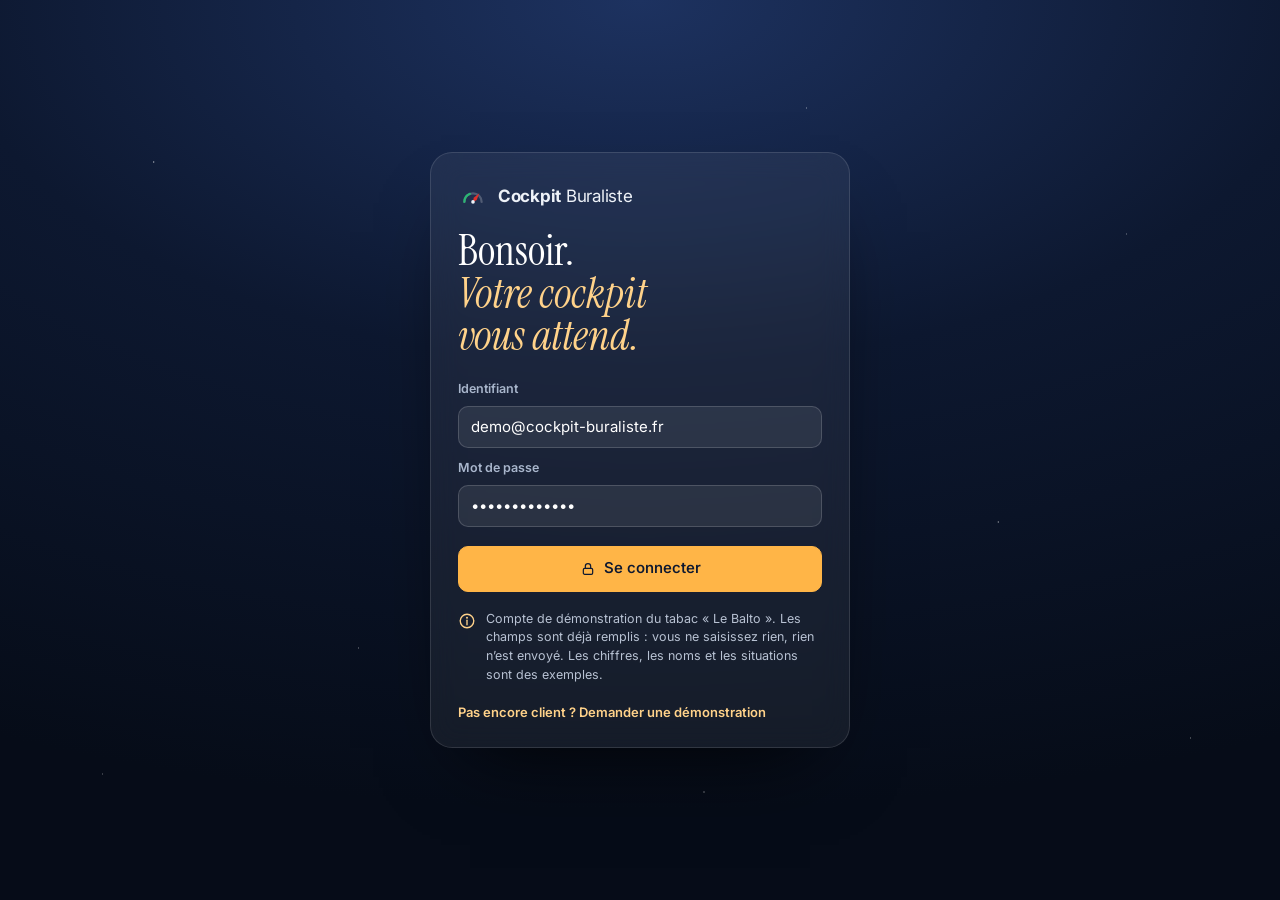
==== cockpit.html @ fe6f1103 "Cockpit version test : Caisse et FDJ en deux onglets, pages plus lisibles - Caisse : à avoir en cais" ====
<!doctype html>
<html lang="fr">
<head>
<meta charset="utf-8">
<meta name="viewport" content="width=device-width,initial-scale=1,viewport-fit=cover">
<meta name="robots" content="noindex">
<meta name="theme-color" content="#0d1830">
<title>Cockpit Buraliste · espace buraliste</title>
<meta name="description" content="Espace buraliste de Cockpit Buraliste : compte de démonstration du tabac Le Balto, données d’exemple.">
<link rel="icon" href="favicon.svg" type="image/svg+xml">
<link rel="icon" href="favicon-32.png" sizes="32x32" type="image/png">
<link rel="apple-touch-icon" href="apple-touch-icon.png">
<style>
:root{padding-top:env(safe-area-inset-top,0px);padding-bottom:env(safe-area-inset-bottom,0px)}body{margin:0}img{max-width:100%}[hidden]{display:none!important}
@font-face{font-family:"Inter";src:url(polices/inter-latin-opsz-normal.woff2) format("woff2");font-weight:100 900;font-style:normal;font-display:swap}
@font-face{font-family:"Instrument Serif";src:url(polices/instrument-serif-latin-400-normal.woff2) format("woff2");font-weight:400;font-style:normal;font-display:swap}
@font-face{font-family:"Instrument Serif";src:url(polices/instrument-serif-latin-400-italic.woff2) format("woff2");font-weight:400;font-style:italic;font-display:swap}
@font-face{font-family:"IBM Plex Mono";src:url(polices/ibm-plex-mono-latin-400-normal.woff2) format("woff2");font-weight:400;font-style:normal;font-display:swap}
@font-face{font-family:"IBM Plex Mono";src:url(polices/ibm-plex-mono-latin-600-normal.woff2) format("woff2");font-weight:600;font-style:normal;font-display:swap}
:root{
  /* Mise en page : poste de pilotage. Un rail couleur nuit (la marque), des instruments clairs et nets, une jauge et un ciel comme repères ; le téléphone reprend l'écran « papier » du site. */
  --nuit:#0d1830;
  --nuit-2:#16264a;
  --nuit-3:#09111f;
  --sol:#eceff4;
  --surface:#ffffff;
  --surface-2:#f5f7fa;
  --surface-3:#eef2f7;
  --encre:#0e1726;
  --encre-2:#3a465c;
  --encre-3:#5a667b;
  --trait:#dde3ec;
  --trait-2:#e9edf3;
  --accent:#b86a00;
  --accent-plein:#ffb547;
  --accent-fond:#fff2db;
  --lien:#2459c9;
  --ok:#14663f;
  --ok-plein:#2bb673;
  --ok-fond:#e1f3e9;
  --att:#7d5200;
  --att-plein:#f2a024;
  --att-fond:#fdf0d6;
  --ko:#b3261e;
  --ko-plein:#e0312b;
  --ko-fond:#fbe5e3;
  --info:#2350b0;
  --info-fond:#e5edfb;
  --s1:#2a78d6;
  --s2:#eb6834;
  --s3:#1baf7a;
  --s4:#eda100;
  --s5:#e87ba4;
  --s6:#008300;
  --grille:#e6eaf0;
  --axe:#c4cbd7;
  --voile:rgba(9,17,31,.42);
  --ombre:0 1px 2px rgba(14,23,38,.05),0 8px 24px -14px rgba(14,23,38,.16);
  --ombre-haute:0 24px 60px -24px rgba(9,17,31,.45),0 0 0 1px rgba(14,23,38,.06);
  --tel-fond:#f4f3ef;
  --tel-carte:#ffffff;
  --f-titre:"Instrument Serif","Iowan Old Style",Georgia,serif;
  --f-texte:"Inter",system-ui,-apple-system,"Segoe UI",Roboto,sans-serif;
  --f-mono:"IBM Plex Mono",ui-monospace,"SFMono-Regular",Menlo,Consolas,monospace;
  --r:14px;
  --charge:#9aa6b8;
  --m1:#5d6b85;--m2:#7b88a0;--m3:#9aa5b9;--m4:#b8c1d0;--m5:#d3d9e3;
  --r-petit:9px;
  color-scheme:light;
}
@media (prefers-color-scheme:dark){
  :root:not([data-theme="light"]){--charge:#4f5f7c;--m1:#8e9bb3;--m2:#6f7d97;--m3:#56647e;--m4:#424f68;--m5:#333f56;
    --sol:#08101e;--surface:#101b31;--surface-2:#0c1628;--surface-3:#15223c;
    --encre:#eef2f8;--encre-2:#b8c2d3;--encre-3:#8c98ad;--trait:#22304c;--trait-2:#1a2741;
    --accent:#ffb547;--accent-plein:#ffb547;--accent-fond:rgba(255,181,71,.12);--lien:#93b4ff;
    --ok:#7ee2b8;--ok-plein:#2bb673;--ok-fond:rgba(43,182,115,.15);
    --att:#ffd28a;--att-plein:#f2a024;--att-fond:rgba(242,160,36,.15);
    --ko:#ffb3ad;--ko-plein:#e0312b;--ko-fond:rgba(224,49,43,.17);
    --info:#a9c4ff;--info-fond:rgba(61,123,242,.17);
    --s1:#3987e5;--s2:#d95926;--s3:#199e70;--s4:#c98500;--s5:#d55181;--s6:#2a9a2a;
    --grille:#1b2741;--axe:#2b3a58;--voile:rgba(3,7,15,.62);
    --ombre:0 1px 2px rgba(0,0,0,.3),0 10px 28px -16px rgba(0,0,0,.7);
    --ombre-haute:0 24px 60px -20px rgba(0,0,0,.8),0 0 0 1px rgba(255,255,255,.06);
    --tel-fond:#0b1426;--tel-carte:#13203a;
    color-scheme:dark;
  }
}
:root[data-theme="dark"]{--charge:#4f5f7c;--m1:#8e9bb3;--m2:#6f7d97;--m3:#56647e;--m4:#424f68;--m5:#333f56;
  --sol:#08101e;--surface:#101b31;--surface-2:#0c1628;--surface-3:#15223c;
  --encre:#eef2f8;--encre-2:#b8c2d3;--encre-3:#8c98ad;--trait:#22304c;--trait-2:#1a2741;
  --accent:#ffb547;--accent-plein:#ffb547;--accent-fond:rgba(255,181,71,.12);--lien:#93b4ff;
  --ok:#7ee2b8;--ok-plein:#2bb673;--ok-fond:rgba(43,182,115,.15);
  --att:#ffd28a;--att-plein:#f2a024;--att-fond:rgba(242,160,36,.15);
  --ko:#ffb3ad;--ko-plein:#e0312b;--ko-fond:rgba(224,49,43,.17);
  --info:#a9c4ff;--info-fond:rgba(61,123,242,.17);
  --s1:#3987e5;--s2:#d95926;--s3:#199e70;--s4:#c98500;--s5:#d55181;--s6:#2a9a2a;
  --grille:#1b2741;--axe:#2b3a58;--voile:rgba(3,7,15,.62);
  --ombre:0 1px 2px rgba(0,0,0,.3),0 10px 28px -16px rgba(0,0,0,.7);
  --ombre-haute:0 24px 60px -20px rgba(0,0,0,.8),0 0 0 1px rgba(255,255,255,.06);
  --tel-fond:#0b1426;--tel-carte:#13203a;
  color-scheme:dark;
}

/* ------------------------------------------------------------------ base */
*,*::before,*::after{box-sizing:border-box}
html,body{height:100%}
body{margin:0;background:var(--sol);color:var(--encre);font:400 15px/1.5 var(--f-texte);-webkit-font-smoothing:antialiased;text-rendering:optimizeLegibility}
h1,h2,h3,h4,p{margin:0}
h1,h2,h3{text-wrap:balance}
a{color:var(--lien)}
button{font:inherit;color:inherit}
input,select,textarea{font:inherit;color:inherit}
.ic{width:18px;height:18px;flex:none;fill:none;stroke:currentColor;stroke-width:1.8;stroke-linecap:round;stroke-linejoin:round}
.num,.tableau td.n,.tableau th.n{font-variant-numeric:tabular-nums}
.mono{font-family:var(--f-mono);font-size:.92em;letter-spacing:-.01em}
.vh{position:absolute!important;width:1px;height:1px;overflow:hidden;clip:rect(0 0 0 0);white-space:nowrap}
:focus-visible{outline:2px solid var(--accent-plein);outline-offset:2px;border-radius:6px}
@media (prefers-reduced-motion:reduce){*,*::before,*::after{animation-duration:.01ms!important;transition-duration:.01ms!important}}
.etiquette{font-size:11px;font-weight:600;letter-spacing:.07em;text-transform:uppercase;color:var(--encre-3)}
.discret{color:var(--encre-3)}
.positif{color:var(--ok)}
.negatif{color:var(--ko)}

/* ------------------------------------------------------------------ boutons, champs */
.bouton{display:inline-flex;align-items:center;justify-content:center;gap:8px;height:36px;padding:0 14px;border-radius:10px;border:1px solid var(--trait);background:var(--surface);color:var(--encre);font-weight:550;font-size:13.5px;cursor:pointer;white-space:nowrap;transition:background .15s,border-color .15s,transform .1s}
.bouton:hover{background:var(--surface-3);border-color:var(--axe)}
.bouton:active{transform:translateY(1px)}
.bouton .ic{width:16px;height:16px}
.bouton.plein{background:var(--nuit);border-color:var(--nuit);color:#fff}
.bouton.plein:hover{background:var(--nuit-2)}
:root[data-theme="dark"] .bouton.plein{background:var(--accent-plein);border-color:var(--accent-plein);color:#0d1830}
@media (prefers-color-scheme:dark){:root:not([data-theme="light"]) .bouton.plein{background:var(--accent-plein);border-color:var(--accent-plein);color:#0d1830}}
.bouton.petit{height:30px;padding:0 10px;font-size:12.5px;border-radius:8px}
.bouton.fantome{background:transparent;border-color:transparent}
.bouton.fantome:hover{background:var(--surface-3)}
.bouton[disabled]{opacity:.55;cursor:default}
.lien-bouton{background:none;border:0;padding:0;color:var(--lien);font-weight:550;cursor:pointer;font-size:13px;display:inline-flex;align-items:center;gap:4px}
.lien-bouton:hover{text-decoration:underline}
.champ{height:36px;padding:0 12px;border-radius:10px;border:1px solid var(--trait);background:var(--surface);min-width:0}
.champ:focus{outline:none;border-color:var(--accent-plein);box-shadow:0 0 0 3px var(--accent-fond)}
select.champ{padding-right:28px;appearance:none;background-image:linear-gradient(45deg,transparent 50%,var(--encre-3) 50%),linear-gradient(135deg,var(--encre-3) 50%,transparent 50%);background-position:calc(100% - 15px) 15px,calc(100% - 10px) 15px;background-size:5px 5px;background-repeat:no-repeat}
.segments{display:inline-flex;padding:3px;border-radius:11px;background:var(--surface-3);gap:2px;flex-wrap:wrap}
.segments button{border:0;background:transparent;height:30px;padding:0 12px;border-radius:8px;font-size:13px;font-weight:550;color:var(--encre-2);cursor:pointer;white-space:nowrap}
.segments button[aria-pressed="true"]{background:var(--surface);color:var(--encre);box-shadow:0 1px 2px rgba(14,23,38,.12)}

/* pastilles d'état : forme + libellé, jamais la couleur seule */
.pastille{display:inline-flex;align-items:center;gap:6px;height:22px;padding:0 9px 0 7px;border-radius:999px;font-size:12px;font-weight:600;white-space:nowrap;background:var(--surface-3);color:var(--encre-2)}
.pastille::before{content:"";width:7px;height:7px;border-radius:50%;background:currentColor;flex:none}
.pastille.ok{background:var(--ok-fond);color:var(--ok)}
.pastille.att{background:var(--att-fond);color:var(--att)}
.pastille.ko{background:var(--ko-fond);color:var(--ko)}
.pastille.info{background:var(--info-fond);color:var(--info)}
.pastille.att::before{border-radius:1px;transform:rotate(45deg);width:6px;height:6px}
.pastille.ko::before{border-radius:1px}
.pastille.sans::before{display:none}

/* ------------------------------------------------------------------ structure bureau */
.app{display:grid;grid-template-columns:252px minmax(0,1fr);min-height:100%}
.rail{position:sticky;top:0;height:100vh;overflow-y:auto;display:flex;flex-direction:column;gap:18px;padding:20px 14px 18px;background:radial-gradient(140% 60% at 0% 0%,#1d3260 0%,var(--nuit) 46%,#0a1428 100%);color:#dfe6f2}
:root[data-theme="dark"] .rail{background:radial-gradient(140% 60% at 0% 0%,#15264a 0%,#08101f 50%,#050a14 100%);border-right:1px solid #16223a}
@media (prefers-color-scheme:dark){:root:not([data-theme="light"]) .rail{background:radial-gradient(140% 60% at 0% 0%,#15264a 0%,#08101f 50%,#050a14 100%);border-right:1px solid #16223a}}
.marque{display:flex;align-items:center;gap:10px;padding:2px 8px;color:#eef2f8;text-decoration:none;font-size:17px;letter-spacing:-.015em}
.marque b{font-weight:700}
.jauge-logo{width:30px;height:30px;flex:none}
.jauge-logo .arc-fond{fill:none;stroke:rgba(255,255,255,.22);stroke-width:3;stroke-linecap:round}
.jauge-logo .arc-vert{fill:none;stroke:#2bb673;stroke-width:3;stroke-linecap:round}
.jauge-logo .aiguille{fill:#e0312b}
.jauge-logo .moyeu{fill:#eef2f8}
.tabac{display:flex;flex-direction:column;gap:3px;padding:14px 14px 13px;border-radius:14px;background:rgba(255,255,255,.06);box-shadow:inset 0 0 0 1px rgba(255,255,255,.08)}
.tabac-nom{font-family:var(--f-titre);font-size:25px;line-height:1.05;color:#fff}
.tabac-sous{font-size:12.5px;color:#a8b3c6}
.tabac-test{margin-top:8px;align-self:flex-start;display:inline-flex;align-items:center;gap:6px;height:22px;padding:0 9px;border-radius:999px;background:rgba(255,181,71,.14);color:#ffd28a;font-size:11.5px;font-weight:600}
.nav{display:flex;flex-direction:column;gap:14px}
.nav-groupe{display:flex;flex-direction:column;gap:1px}
.nav-titre{padding:0 10px 5px;font-size:10.5px;font-weight:650;letter-spacing:.09em;text-transform:uppercase;color:#7f8ba2}
.nav a{display:flex;align-items:center;gap:11px;height:36px;padding:0 10px;border-radius:9px;color:#c8d1e1;text-decoration:none;font-size:13.5px;font-weight:500}
.nav a:hover{background:rgba(255,255,255,.06);color:#fff}
.nav a[aria-current="page"]{background:rgba(255,181,71,.13);color:#ffd28a}
.nav a[aria-current="page"] .ic{color:#ffb547}
.nav a .ic{color:#8d9ab2}
.nav .compte{margin-left:auto;min-width:20px;height:18px;padding:0 6px;border-radius:9px;background:rgba(224,49,43,.85);color:#fff;font-size:11px;font-weight:700;display:grid;place-items:center}
.rail-pied{margin-top:auto;display:flex;flex-direction:column;gap:10px;padding:0 4px}
.rail-pied .bouton{background:rgba(255,255,255,.07);border-color:rgba(255,255,255,.12);color:#eef2f8;justify-content:flex-start}
.rail-pied .bouton:hover{background:rgba(255,255,255,.12)}
.rail-pied p{font-size:11.5px;line-height:1.45;color:#7f8ba2;padding:0 6px}
.rail-pied a{color:#a8b3c6}

.principal{min-width:0;display:flex;flex-direction:column}
.barre{position:sticky;top:env(safe-area-inset-top,0px);z-index:30;display:flex;align-items:center;gap:14px;padding:14px 28px;background:color-mix(in srgb,var(--sol) 88%,transparent);backdrop-filter:blur(10px);-webkit-backdrop-filter:blur(10px);border-bottom:1px solid var(--trait-2)}
.barre-titre{display:flex;flex-direction:column;gap:1px;min-width:0;margin-right:auto}
.barre-titre h1{font-family:var(--f-titre);font-weight:400;font-size:31px;line-height:1.05;letter-spacing:-.005em}
.barre-titre p{font-size:12.5px;color:var(--encre-3);white-space:nowrap;overflow:hidden;text-overflow:ellipsis}
.recherche{position:relative;width:min(300px,28vw)}
.recherche .champ{width:100%;padding-left:34px}
.recherche .ic{position:absolute;left:11px;top:9px;color:var(--encre-3)}
.resultats{position:absolute;top:42px;right:0;width:min(440px,90vw);max-height:420px;overflow:auto;background:var(--surface);border-radius:12px;box-shadow:var(--ombre-haute);padding:6px;z-index:60}
.resultats button{display:flex;width:100%;gap:10px;align-items:center;text-align:left;padding:8px 10px;border:0;background:none;border-radius:8px;cursor:pointer}
.resultats button:hover,.resultats button.actif{background:var(--surface-3)}
.resultats .r-type{font-size:11px;font-weight:650;color:var(--encre-3);width:72px;flex:none;text-transform:uppercase;letter-spacing:.05em}
.resultats .r-lib{flex:1;min-width:0;font-size:13px;overflow:hidden;text-overflow:ellipsis;white-space:nowrap}
.resultats .r-mt{font-variant-numeric:tabular-nums;font-size:13px;font-weight:600}
.resultats .vide{padding:12px;color:var(--encre-3);font-size:13px}
.ciel{display:inline-flex;align-items:center;gap:7px;height:34px;padding:0 12px 0 10px;border-radius:999px;background:var(--ok-fond);color:var(--ok);font-weight:600;font-size:13px;white-space:nowrap}
.ciel.moyen{background:var(--att-fond);color:var(--att)}
.ciel.ko{background:var(--ko-fond);color:var(--ko)}
.vue{padding:22px 28px 56px;max-width:1500px;width:100%;display:flex;flex-direction:column;gap:18px}

/* grille 12 colonnes */
.g{display:grid;grid-template-columns:repeat(12,minmax(0,1fr));gap:16px;align-items:start}
.g.etire{align-items:stretch}
.g.etire > div > :only-child{height:100%}
.c2{grid-column:span 2}.c3{grid-column:span 3}.c4{grid-column:span 4}.c5{grid-column:span 5}.c6{grid-column:span 6}
.c7{grid-column:span 7}.c8{grid-column:span 8}.c9{grid-column:span 9}.c12{grid-column:span 12}

/* cartes */
.carte{background:var(--surface);border-radius:var(--r);box-shadow:var(--ombre);border:1px solid var(--trait-2);min-width:0;display:flex;flex-direction:column}
.carte-tete{display:flex;align-items:center;gap:12px;padding:16px 18px 0;flex-wrap:wrap}
.carte-tete h2,.carte-tete h3{font-size:15px;font-weight:650;letter-spacing:-.01em}
.carte-tete .meta{font-size:12.5px;color:var(--encre-3)}
.carte-tete .actions{margin-left:auto;display:flex;gap:8px;align-items:center;flex-wrap:wrap}
.carte-corps{padding:14px 18px 18px;min-width:0;flex:1 1 auto}
.carte-pied{padding:0 18px 16px;display:flex;gap:10px;align-items:center;flex-wrap:wrap}
.pied-note{display:flex;gap:9px;align-items:flex-start;width:100%;padding-top:12px;border-top:1px solid var(--trait-2);font-size:12.5px;line-height:1.45;color:var(--encre-2)}
.pied-note .ic{flex:none;width:16px;height:16px;margin-top:1px;color:var(--encre-3)}
.pied-note b{color:var(--encre);font-weight:650}
.equation{display:flex;align-items:center;gap:12px;width:100%;padding-top:14px;border-top:1px solid var(--trait-2)}
.equation > div{flex:1 1 0;min-width:0;display:flex;flex-direction:column;gap:2px}
.equation span{font-size:12px;color:var(--encre-3)}
.equation b{font-size:19px;font-weight:700;letter-spacing:-.02em;font-variant-numeric:tabular-nums;line-height:1.2}
.equation small{font-size:11.5px;color:var(--encre-3);line-height:1.35}
.equation > i{font-style:normal;font-size:18px;font-weight:500;color:var(--encre-3);flex:none}
.equation .fin{background:var(--surface-2);border-radius:10px;padding:8px 12px}
.seul-etroit{display:none}
.carte.plate{box-shadow:none}
.carte .pre{font-size:13px;color:var(--encre-2);max-width:72ch}

/* tuiles de chiffres */
.tuiles{display:grid;grid-template-columns:repeat(4,minmax(0,1fr));gap:16px}
.tuile{padding:16px 18px 14px;display:flex;flex-direction:column;gap:6px}
.tuile .lib{font-size:12.5px;color:var(--encre-3);font-weight:550}
.tuile .val{font-size:27px;font-weight:700;letter-spacing:-.03em;line-height:1.1}
.tuile .sous{font-size:12.5px;color:var(--encre-2);display:flex;gap:6px;align-items:center;flex-wrap:wrap}
.tuile svg.etincelle{width:100%;height:34px;margin-top:2px}
.delta{display:inline-flex;align-items:center;height:20px;padding:0 7px;border-radius:6px;font-size:12px;font-weight:650;font-variant-numeric:tabular-nums}
.delta.hausse{background:var(--ok-fond);color:var(--ok)}
.delta.baisse{background:var(--ko-fond);color:var(--ko)}
.delta.neutre{background:var(--surface-3);color:var(--encre-2)}

/* héros : l'atterrissage */
.heros{position:relative;overflow:hidden;border-radius:18px;padding:22px 24px 20px;color:#fff;background:radial-gradient(120% 140% at 0% 0%,#24407a 0%,#11203f 52%,#0b1530 100%);box-shadow:0 24px 50px -30px rgba(9,17,31,.8);display:flex;flex-direction:column;gap:6px;min-width:0}
.heros .kick{font-size:13px;color:#a9b6cc}
.heros .gros{font-size:clamp(40px,4.6vw,58px);font-weight:750;letter-spacing:-.045em;line-height:1}
.heros .sous{font-size:14px;color:#c4cddc}
.heros .sous b{color:#7ee2b8;font-weight:700}
.repart{display:flex;height:10px;border-radius:6px;overflow:hidden;gap:2px;margin-top:12px;background:transparent}
.repart i{display:block;height:100%;flex-basis:0}
.repart i:first-child{border-radius:6px 0 0 6px}
.repart i:last-child{border-radius:0 6px 6px 0}
.trajectoire{margin-top:auto;padding-top:14px}
.t-zone{position:relative;height:58px}
.t-zone svg{position:absolute;inset:0;width:100%;height:100%;overflow:visible}
.t-zone polyline{fill:none;stroke-width:2;vector-effect:non-scaling-stroke;stroke-linejoin:round;stroke-linecap:round}
.t-reel{stroke:rgba(255,255,255,.82)}
.t-prevu{stroke:rgba(255,255,255,.5);stroke-dasharray:4 5}
.t-pt{position:absolute;width:10px;height:10px;border-radius:50%;transform:translate(-50%,-50%);background:#fff;box-shadow:0 0 0 3px rgba(13,24,48,.9)}
.t-pt.fin{background:#ffb547}
.t-libs{position:relative;display:flex;justify-content:space-between;gap:10px;margin-top:6px;font-size:11.5px;color:#a9b6cc}
.t-libs .t-soir{position:absolute;top:0;transform:translateX(-50%);white-space:nowrap}
.t-libs span:last-child{color:#ffd28a}
.heros-bas{margin-top:auto;padding-top:12px}
.trajectoire + .heros-bas{margin-top:0}
.heros-bas .repart{margin-top:0}
.legende-repart{display:grid;grid-template-columns:repeat(4,minmax(0,1fr));gap:8px 14px;margin-top:10px}
.legende-repart div{display:flex;flex-direction:column;gap:1px;min-width:0}
.legende-repart b{font-size:15px;font-weight:700;font-variant-numeric:tabular-nums;display:flex;align-items:center;gap:7px}
.legende-repart b i{width:9px;height:9px;border-radius:3px;flex:none}
.legende-repart span{font-size:12px;color:#a9b6cc}
.heros .avion{position:absolute;right:20px;top:18px;display:flex;align-items:center;gap:8px;font-size:12.5px;color:#a9b6cc}
.heros svg.vol{position:absolute;right:0;bottom:64px;width:44%;height:90px;opacity:.9;pointer-events:none}

/* à faire */
.taches{display:flex;flex-direction:column}
.tache{display:grid;grid-template-columns:22px minmax(0,1fr) auto;gap:4px 12px;align-items:start;padding:12px 0;border-top:1px solid var(--trait-2)}
.tache:first-child{border-top:0;padding-top:4px}
.tache input{width:18px;height:18px;margin:2px 0 0;accent-color:var(--ok-plein);cursor:pointer}
.tache .t-lib{font-weight:600;font-size:13.5px;line-height:1.35}
.tache .t-mt{font-weight:700;font-variant-numeric:tabular-nums;font-size:14px;text-align:right}
.tache .t-quand{grid-column:2/4;font-size:12.5px;color:var(--encre-3)}
.tache .t-pourquoi{grid-column:2/4;font-size:12.5px;color:var(--encre-2);background:var(--surface-2);border-radius:8px;padding:8px 10px;margin-top:4px}
.tache.faite .t-lib,.tache.faite .t-mt{text-decoration:line-through;color:var(--encre-3)}

/* jauge */
.jauge-carte{display:flex;flex-direction:column;align-items:center;text-align:center;gap:4px}
.jauge-carte > svg{width:100%;max-width:210px;height:auto}
.jauge-carte > svg text{fill:var(--encre-3);font-size:12px;font-family:var(--f-texte)}
.jauge-carte .jv{font-size:30px;font-weight:700;letter-spacing:-.03em;line-height:1}
.jauge-carte .jl{font-size:12.5px;color:var(--encre-3)}

/* listes compactes */
.liste{display:flex;flex-direction:column}
.liste > *{border-top:1px solid var(--trait-2)}
.liste > *:first-child{border-top:0}
.ligne{display:flex;align-items:center;gap:12px;padding:10px 0;min-width:0}
.ligne .l-txt{flex:1;min-width:0;display:flex;flex-direction:column;gap:1px}
.ligne .l-txt b{font-weight:600;font-size:13.5px;overflow:hidden;text-overflow:ellipsis;white-space:nowrap}
.ligne .l-txt span{font-size:12.5px;color:var(--encre-3);overflow:hidden;text-overflow:ellipsis;white-space:nowrap}
.ligne .l-mt{font-weight:650;font-variant-numeric:tabular-nums;white-space:nowrap}
.ligne .l-mt.empile{display:flex;flex-direction:column;align-items:flex-end;font-size:17px;line-height:1.1}
.ligne .l-mt.empile small{font-size:11.5px;font-weight:500;color:var(--encre-3)}
.ligne.longue .l-txt b,.ligne.longue .l-txt span{white-space:normal}
.ligne.cliquable{cursor:pointer;border-radius:8px}
.ligne.cliquable:hover{background:var(--surface-2)}
.puce-ic{width:32px;height:32px;border-radius:9px;display:grid;place-items:center;flex:none;background:var(--surface-3);color:var(--encre-2)}
.puce-ic.ok{background:var(--ok-fond);color:var(--ok)}
.puce-ic.att{background:var(--att-fond);color:var(--att)}
.puce-ic.ko{background:var(--ko-fond);color:var(--ko)}
.puce-ic.info{background:var(--info-fond);color:var(--info)}
.point{display:inline-block;vertical-align:middle;width:8px;height:8px;border-radius:50%;flex:none;background:var(--ok-plein);box-shadow:0 0 0 3px var(--ok-fond);margin-right:6px}

/* tableaux */
.defile{overflow-x:auto;min-width:0;-webkit-overflow-scrolling:touch}
.tableau{width:100%;border-collapse:separate;border-spacing:0;font-size:13px}
.tableau th{position:sticky;top:0;z-index:1;background:var(--surface-2);color:var(--encre-3);font-weight:600;font-size:11.5px;letter-spacing:.04em;text-transform:uppercase;text-align:left;padding:9px 12px;border-bottom:1px solid var(--trait);white-space:nowrap}
.tableau th.n,.tableau td.n{text-align:right}
.tableau th[data-tri]{cursor:pointer;user-select:none}
.tableau th[data-tri]:hover{color:var(--encre)}
.tableau th .fleche{display:inline-block;width:10px;color:var(--accent)}
.tableau td{padding:9px 12px;border-bottom:1px solid var(--trait-2);vertical-align:middle}
.tableau tr:last-child td{border-bottom:0}
.tableau tbody tr.cliquable{cursor:pointer}
.tableau tbody tr.cliquable:hover td{background:var(--surface-2)}
.tableau tbody tr.choisi td{background:var(--accent-fond)}
.tableau tr.total td{font-weight:700;background:var(--surface-2);border-top:1px solid var(--trait)}
.tableau tr.sous-total td{font-weight:650}
.tableau tr.section td{background:var(--surface-3);font-weight:650;font-size:12px;letter-spacing:.03em;color:var(--encre-2);text-transform:uppercase;padding-top:7px;padding-bottom:7px}
.tableau tr.alerte td{background:var(--ko-fond)}
.tableau tr.prevu td{color:var(--encre-3);font-style:italic}
.tableau td .sec{display:block;font-size:12px;color:var(--encre-3)}
.tableau td.lib{max-width:360px}
.tableau td.lib b{font-weight:600}
.tableau .barre-mini{display:inline-block;height:6px;border-radius:3px;background:var(--s1);vertical-align:middle}
.tableau.compact td,.tableau.compact th{padding:7px 10px}
.outils{display:flex;gap:10px;align-items:center;flex-wrap:wrap;padding:14px 18px 0}
.outils .champ{max-width:260px}
.outils .grandit{flex:1 1 150px}
.outils select.grandit{flex:1 1 178px}
.pagination{display:flex;align-items:center;gap:10px;padding:12px 18px 16px;font-size:12.5px;color:var(--encre-3)}
.vide-etat{padding:28px 18px;text-align:center;color:var(--encre-3);font-size:13px}

/* graphiques */
.graphe{position:relative;width:100%}
.graphe svg{display:block;width:100%;height:auto;overflow:visible}
.graphe .grille line{stroke:var(--grille);stroke-width:1}
.graphe .axe line{stroke:var(--axe);stroke-width:1}
.graphe text{fill:var(--encre-3);font-size:11px;font-family:var(--f-texte)}
.graphe text.fort{fill:var(--encre);font-weight:650}
.graphe text.moyen{fill:var(--encre-2)}
.graphe text.dans{fill:#fff;font-weight:650;pointer-events:none}
.graphe .seuil{stroke:var(--ko-plein);stroke-width:1.25;stroke-dasharray:5 4}
.graphe .seuil-att{stroke:var(--att-plein);stroke-width:1.25;stroke-dasharray:5 4}
.graphe .cible{cursor:crosshair}
.legende{display:flex;flex-wrap:wrap;gap:6px 16px;font-size:12.5px;color:var(--encre-2);padding:2px 0 8px}
.legende span{display:inline-flex;align-items:center;gap:7px}
.legende i{width:10px;height:10px;border-radius:3px;flex:none}
.legende i.ligne-cle{height:2px;width:16px;border-radius:2px}
.infobulle{position:fixed;z-index:200;pointer-events:none;background:var(--nuit);color:#eef2f8;padding:8px 10px;border-radius:9px;font-size:12px;line-height:1.45;box-shadow:0 10px 30px -10px rgba(0,0,0,.5);max-width:280px;opacity:0;transition:opacity .08s}
.infobulle b{font-weight:650}
.infobulle .il{display:flex;gap:10px;justify-content:space-between}
.infobulle .il span:last-child{font-variant-numeric:tabular-nums;font-weight:600}
.infobulle i{display:inline-block;width:8px;height:8px;border-radius:2px;margin-right:6px}

/* tiroir de détail */
.voile{position:fixed;inset:0;background:var(--voile);z-index:80;animation:apparait .15s ease-out}
.tiroir{position:fixed;top:0;right:0;bottom:0;z-index:90;width:min(620px,100%);background:var(--surface);box-shadow:var(--ombre-haute);display:flex;flex-direction:column;animation:glisse .2s ease-out}
.tiroir-tete{display:flex;align-items:flex-start;gap:12px;padding:20px 22px 14px;border-bottom:1px solid var(--trait-2)}
.tiroir-tete h2{font-size:19px;font-weight:650;letter-spacing:-.01em}
.tiroir-tete p{font-size:13px;color:var(--encre-3);margin-top:3px}
.tiroir-tete .bouton{margin-left:auto}
.tiroir-corps{flex:1;overflow:auto;padding:18px 22px 28px;display:flex;flex-direction:column;gap:18px}
.fiche{display:grid;grid-template-columns:repeat(2,minmax(0,1fr));gap:12px 18px}
.fiche div{display:flex;flex-direction:column;gap:2px;min-width:0}
.fiche dt{font-size:11.5px;color:var(--encre-3);font-weight:600;letter-spacing:.04em;text-transform:uppercase}
.fiche dd{margin:0;font-weight:600;font-size:14px;overflow-wrap:anywhere}
@keyframes glisse{from{transform:translateX(30px);opacity:0}to{transform:none;opacity:1}}
@keyframes apparait{from{opacity:0}to{opacity:1}}
.encart{display:flex;gap:12px;align-items:flex-start;padding:12px 14px;border-radius:11px;background:var(--surface-2);font-size:13px;color:var(--encre-2)}
.encart.att{background:var(--att-fond);color:var(--att)}
.encart.ok{background:var(--ok-fond);color:var(--ok)}
.encart.ko{background:var(--ko-fond);color:var(--ko)}
.encart.info{background:var(--info-fond);color:var(--info)}
.encart .ic{margin-top:1px}
.encart b{font-weight:650}

/* message éphémère */
.toast{position:fixed;left:50%;bottom:calc(24px + env(safe-area-inset-bottom,0px));transform:translateX(-50%);z-index:300;background:var(--nuit);color:#fff;padding:11px 16px;border-radius:12px;font-size:13.5px;box-shadow:0 18px 40px -16px rgba(0,0,0,.6);max-width:min(560px,calc(100% - 32px));animation:apparait .15s ease-out}

/* modale */
.modale{position:fixed;z-index:120;left:50%;top:50%;transform:translate(-50%,-50%);width:min(560px,calc(100% - 32px));max-height:calc(100% - 48px);overflow:auto;background:var(--surface);border-radius:16px;box-shadow:var(--ombre-haute);padding:22px;display:flex;flex-direction:column;gap:14px}
.modale h2{font-size:18px;font-weight:650}
.modale textarea{width:100%;min-height:180px;border-radius:10px;border:1px solid var(--trait);background:var(--surface-2);padding:10px 12px;font-family:var(--f-mono);font-size:12px;resize:vertical}
.modale .pied{display:flex;gap:10px;justify-content:flex-end;flex-wrap:wrap}

/* plan de vol */
.leviers{display:flex;flex-direction:column;gap:2px}
.levier{display:grid;grid-template-columns:minmax(0,1fr) auto;gap:2px 12px;align-items:center;padding:11px 0;border-top:1px solid var(--trait-2)}
.levier:first-child{border-top:0}
.levier b{font-size:13.5px;font-weight:600}
.levier span{grid-column:1;font-size:12.5px;color:var(--encre-3)}
.bascule{grid-row:1/3;grid-column:2;width:42px;height:24px;border-radius:12px;border:0;background:var(--axe);position:relative;cursor:pointer;transition:background .15s}
.bascule::after{content:"";position:absolute;top:3px;left:3px;width:18px;height:18px;border-radius:50%;background:#fff;box-shadow:0 1px 2px rgba(0,0,0,.3);transition:transform .15s}
.bascule[aria-checked="true"]{background:var(--ok-plein)}
.bascule[aria-checked="true"]::after{transform:translateX(18px)}
.curseur{grid-column:1/3;width:100%;accent-color:var(--nuit);margin-top:6px}
:root[data-theme="dark"] .curseur{accent-color:var(--accent-plein)}
.chiffres-plan{display:grid;grid-template-columns:repeat(3,minmax(0,1fr));gap:12px}
.chiffres-plan div{display:flex;flex-direction:column;gap:2px;padding:12px 14px;border-radius:12px;background:var(--surface-2)}
.chiffres-plan dt{font-size:12px;color:var(--encre-3);font-weight:550}
.chiffres-plan dd{margin:0;font-size:22px;font-weight:700;letter-spacing:-.03em}
.chiffres-plan small{font-size:12px;color:var(--encre-3)}

/* factures : boîte et lecteur */
.boite{display:grid;grid-template-columns:minmax(300px,450px) minmax(0,1fr);gap:16px;align-items:start}
.boite-liste{max-height:calc(100vh - 210px);overflow:auto}
.facture-l{display:grid;grid-template-columns:36px minmax(0,1fr) auto;gap:2px 12px;padding:11px 14px;border-top:1px solid var(--trait-2);cursor:pointer;align-items:center}
.facture-l:hover{background:var(--surface-2)}
.facture-l.choisie{background:var(--accent-fond)}
.facture-l .av{grid-row:1/3;width:36px;height:36px;border-radius:10px;display:grid;place-items:center;font-weight:700;font-size:13px;color:#fff}
.facture-l b{font-size:13.5px;font-weight:600;overflow:hidden;text-overflow:ellipsis;white-space:nowrap}
.facture-l .mt{font-weight:650;font-variant-numeric:tabular-nums;font-size:13.5px;text-align:right}
.facture-l .s{font-size:12px;color:var(--encre-3);overflow:hidden;text-overflow:ellipsis;white-space:nowrap}
.facture-l .d{font-size:12px;color:var(--encre-3);text-align:right;white-space:nowrap}
.repartition{display:flex;flex-direction:column;gap:8px}
.rep-l{display:grid;grid-template-columns:minmax(0,190px) minmax(0,1fr) auto;gap:10px;align-items:center;font-size:13px}
.rep-l .rb{height:8px;border-radius:4px;background:var(--surface-3);overflow:hidden}
.rep-l .rb i{display:block;height:100%;border-radius:4px}
.rep-l .rv{font-variant-numeric:tabular-nums;font-weight:600;text-align:right;min-width:84px}

/* ratios */
.ratio{display:flex;flex-direction:column;gap:10px}
.ratio .rv{font-size:26px;font-weight:700;letter-spacing:-.03em}
.ratio .rl{font-size:12.5px;color:var(--encre-3)}
.frise{display:grid;grid-template-columns:repeat(3,minmax(0,1fr));gap:0;position:relative}
.frise .etape{position:relative;padding:28px 14px 0 0;display:flex;flex-direction:column;gap:3px}
.frise .etape::before{content:"";position:absolute;top:8px;left:0;right:0;height:2px;background:var(--trait)}
.frise .etape::after{content:"";position:absolute;top:2px;left:0;width:14px;height:14px;border-radius:50%;background:var(--surface);border:2px solid var(--axe)}
.frise .etape.fait::after{background:var(--ok-plein);border-color:var(--ok-plein)}
.frise .etape.bientot::after{border-color:var(--att-plein)}
.frise .etape b{font-size:13.5px}
.frise .etape span{font-size:12.5px;color:var(--encre-3)}
.frise .etape small{font-size:11.5px;color:var(--encre-3)}

/* sources */
.sources{display:grid;grid-template-columns:repeat(4,minmax(0,1fr));gap:16px}
.source{padding:16px 18px;display:flex;flex-direction:column;gap:8px}
.source h3{font-size:14.5px;font-weight:650;display:flex;align-items:center;gap:10px}
.source p{font-size:13px;color:var(--encre-2)}
.source .src-pied{margin-top:auto;display:flex;gap:8px;align-items:center;justify-content:space-between;font-size:12.5px;color:var(--encre-3);flex-wrap:wrap}

/* exports */
.exports{display:grid;grid-template-columns:repeat(3,minmax(0,1fr));gap:16px}
.export{padding:16px 18px;display:flex;flex-direction:column;gap:8px}
.export h3{font-size:14.5px;font-weight:650}
.export p{font-size:13px;color:var(--encre-2)}
.export .formats{margin-top:auto;display:flex;gap:8px;flex-wrap:wrap;padding-top:6px}

/* messages et assistant */
.vocal{display:grid;grid-template-columns:40px minmax(0,1fr) auto;gap:4px 12px;padding:13px 0;border-top:1px solid var(--trait-2)}
.vocal:first-child{border-top:0}
.vocal .puce-ic{grid-row:1/4;width:40px;height:40px;border-radius:12px}
.vocal b{font-weight:650;font-size:13.5px}
.vocal .vh-heure{font-size:12px;color:var(--encre-3);white-space:nowrap}
.vocal .transcrit{grid-column:2/4;font-size:13px;color:var(--encre-2);font-style:italic}
.vocal .resume{grid-column:2/4;font-size:13px;display:flex;gap:8px;align-items:center;flex-wrap:wrap}
.fil{display:flex;flex-direction:column;gap:8px;padding:14px;border-radius:14px;background:var(--surface-2);min-height:220px;max-height:420px;overflow:auto}
.bulle{max-width:85%;padding:9px 12px;border-radius:14px;font-size:13.5px;line-height:1.45;background:var(--surface);box-shadow:0 1px 0 rgba(14,23,38,.05)}
.bulle.moi{align-self:flex-end;background:#d9efe2;color:#0e1726;border-bottom-right-radius:4px}
:root[data-theme="dark"] .bulle.moi{background:#1f4a39;color:#eef2f8}
@media (prefers-color-scheme:dark){:root:not([data-theme="light"]) .bulle.moi{background:#1f4a39;color:#eef2f8}}
.bulle.lui{align-self:flex-start;border-bottom-left-radius:4px}
.bulle .heure{display:block;text-align:right;font-size:10.5px;color:var(--encre-3);margin-top:2px}
.suggestions{display:flex;flex-wrap:wrap;gap:8px}
.suggestions button{border:1px solid var(--trait);background:var(--surface);border-radius:999px;padding:6px 12px;font-size:12.5px;cursor:pointer;color:var(--encre-2)}
.suggestions button:hover{border-color:var(--accent-plein);color:var(--encre)}
.saisie{display:flex;gap:8px}
.saisie .champ{flex:1}

/* dossiers */
.coches{display:flex;flex-direction:column;gap:2px}
.coche{display:flex;gap:10px;align-items:flex-start;padding:7px 0;font-size:13px}
.coche .ic{width:17px;height:17px;margin-top:1px}
.coche.ok .ic{color:var(--ok-plein)}
.coche.non .ic{color:var(--encre-3)}
.mail{white-space:pre-wrap;font-size:13px;line-height:1.55;padding:14px 16px;border-radius:12px;background:var(--surface-2);border:1px solid var(--trait-2);max-height:360px;overflow:auto}

/* pied de page */
.pied-page{font-size:12px;color:var(--encre-3);padding:4px 2px;display:flex;gap:10px;flex-wrap:wrap;justify-content:space-between}

/* ------------------------------------------------------------------ problématiques */
.bandeau{display:grid;grid-template-columns:repeat(3,minmax(0,1fr));gap:0;background:var(--surface);border:1px solid var(--trait-2);border-radius:var(--r);box-shadow:var(--ombre);overflow:hidden}
.bandeau > div{display:flex;flex-direction:column;gap:6px;padding:16px 18px;min-width:0}
.bandeau > div + div{border-left:1px solid var(--trait-2)}
.bandeau p{font-size:13.5px;line-height:1.5;color:var(--encre-2)}
.bandeau .gain{background:var(--accent-fond)}
.bandeau .gain .etiquette{color:var(--accent)}
.bandeau .gain p{color:var(--encre)}
.bandeau b{font-weight:700;color:var(--encre)}
.titre-section{display:flex;align-items:baseline;gap:14px;flex-wrap:wrap;margin-top:6px}
/* accueil financier */
.kpis{display:grid;grid-template-columns:repeat(3,minmax(0,1fr));gap:16px}
.kpi{padding:20px 22px 18px;display:flex;flex-direction:column;gap:8px;min-width:0}
.kpi .lib{font-size:13.5px;color:var(--encre-3);font-weight:550}
.kpi b{font-size:clamp(32px,3vw,44px);font-weight:750;letter-spacing:-.04em;line-height:1.05;font-variant-numeric:tabular-nums}
.kpi .sous{display:flex;align-items:center;gap:8px;flex-wrap:wrap;font-size:13px;color:var(--encre-2)}
.kpi.fonce{border-radius:var(--r);background:radial-gradient(120% 140% at 0% 0%,#24407a 0%,#11203f 52%,#0b1530 100%);color:#fff;box-shadow:0 24px 50px -30px rgba(9,17,31,.8)}
.kpi.fonce .lib{color:#a9b6cc}
.kpi.fonce .sous{color:#c4cddc}
.kpi.fonce .delta.hausse{background:rgba(43,182,115,.22);color:#8ff0c4}
.kpi.fonce .delta.baisse{background:rgba(224,49,43,.25);color:#ffb3ad}
.rayons{display:flex;flex-direction:column;gap:13px}
.ray-l{display:grid;grid-template-columns:minmax(0,190px) minmax(0,1fr) 84px 66px;gap:12px;align-items:center;font-size:14px}
.ray-piste{height:12px;border-radius:6px;background:var(--surface-3);overflow:hidden}
.ray-piste i{display:block;height:100%;border-radius:6px}
.ray-v{font-weight:650;text-align:right;font-variant-numeric:tabular-nums}
.ray-d{text-align:right}
.cascade{display:flex;flex-direction:column;gap:11px}
.cas-l{display:grid;grid-template-columns:minmax(0,210px) minmax(0,1fr) 92px;gap:12px;align-items:center;font-size:14px}
.cas-piste{position:relative;height:14px}
.cas-piste::before{content:"";position:absolute;left:0;right:0;top:6px;height:2px;background:var(--trait-2)}
.cas-piste i{position:absolute;top:0;bottom:0;border-radius:4px;min-width:2px}
.cas-l.total i{background:var(--encre-2)}
.cas-l.charge i{background:var(--charge)}
.cas-l.resultat i{background:var(--s1)}
.cas-v{text-align:right;font-weight:600;font-variant-numeric:tabular-nums}
.cas-l.charge .cas-v{color:var(--encre-2);font-weight:500}
.cas-l.total,.cas-l.resultat{font-weight:650}
.cas-l.resultat{padding-top:11px;border-top:1px solid var(--trait-2)}
.cas-lib small{display:block;font-size:12px;font-weight:500;color:var(--encre-3)}
.ray-l.total{padding-top:12px;border-top:1px solid var(--trait-2);font-weight:650}
.ray-piste.vide{background:transparent}
.ligne.cliquable > .ic:last-child{width:16px;height:16px;color:var(--encre-3)}
/* vues simples : une phrase, trois chiffres, un visuel */
.resume{display:flex;flex-direction:column;gap:18px;padding-top:4px}
.resume-phrase{font-size:clamp(19px,1.65vw,23px);line-height:1.35;letter-spacing:-.012em;color:var(--encre-2);max-width:56ch;text-wrap:balance}
.resume-phrase b{display:block;color:var(--encre);font-weight:650}
.ligne .l-txt span b{font-weight:650}
.gros-chiffres{display:grid;grid-template-columns:repeat(3,minmax(0,1fr));gap:16px}
.gc{background:var(--surface);border:1px solid var(--trait-2);border-radius:var(--r);box-shadow:var(--ombre);padding:20px 22px 18px;display:flex;flex-direction:column;gap:6px;min-width:0}
.gc b{font-size:clamp(30px,2.7vw,40px);font-weight:750;letter-spacing:-.04em;line-height:1.05;font-variant-numeric:tabular-nums;color:var(--encre)}
.gc span{font-size:14px;color:var(--encre-2);line-height:1.35}
.gc.ok b{color:var(--ok)}
.gc.att b{color:var(--att)}
.gc.ko b{color:var(--ko)}
.visuel-simple .carte-corps{padding-top:10px}
.detail-bascule{display:flex;align-items:center;gap:14px;flex-wrap:wrap}
.detail-bascule .bouton{height:40px;padding:0 16px;font-size:14px}
.detail-bascule .bouton .ic{transform:rotate(90deg);transition:transform .2s}
.detail-bascule .bouton[aria-expanded="true"] .ic{transform:rotate(-90deg)}
.detail-bascule .discret{font-size:13px}
.detail{display:flex;flex-direction:column;gap:18px;scroll-margin-top:96px;padding-top:6px;border-top:1px dashed var(--trait)}
.heros-ligne{display:flex;align-items:center;gap:14px;flex-wrap:wrap}
.ca-passe{display:inline-flex;align-items:center;gap:6px;height:34px;padding:0 14px 0 11px;border-radius:999px;background:rgba(43,182,115,.2);color:#8ff0c4;font-weight:650;font-size:14.5px}
.ca-passe .ic{width:16px;height:16px}
.quatre-etapes{list-style:none;margin:0;padding:0;display:grid;grid-template-columns:repeat(4,minmax(0,1fr));gap:16px}
.quatre-etapes li{display:flex;flex-direction:column;gap:6px;padding:14px 16px;border-radius:12px;background:var(--surface-2)}
.quatre-etapes b{font-size:14.5px;font-weight:650;line-height:1.35}
.repartition.grande{gap:12px}
.repartition.grande .rep-l{font-size:14px;grid-template-columns:minmax(0,210px) minmax(0,1fr) auto}
.repartition.grande .rb{height:12px;border-radius:6px}
.repartition.grande .rb i{border-radius:6px}
.repartition.grande .rv{font-size:14.5px}
.titre-section h2{font-family:var(--f-titre);font-weight:400;font-size:28px;line-height:1.1}
.titre-section span{font-size:13px;color:var(--encre-3)}
.problematiques{display:grid;grid-template-columns:repeat(3,minmax(0,1fr));gap:16px}
.pb{all:unset;box-sizing:border-box;cursor:pointer;display:flex;flex-direction:column;gap:6px;padding:16px 18px 14px;background:var(--surface);border:1px solid var(--trait-2);border-radius:var(--r);box-shadow:var(--ombre);transition:border-color .15s,transform .15s;min-width:0}
.pb:hover{border-color:var(--accent-plein);transform:translateY(-1px)}
.pb:focus-visible{outline:2px solid var(--accent-plein);outline-offset:2px}
.pb-tete{display:flex;align-items:center;gap:9px;font-weight:650;font-size:14px;color:var(--encre)}
.pb-tete .ic{color:var(--encre-3)}
.pb-tete .pastille{margin-left:auto}
.pb-corps{display:flex;flex-direction:column;gap:6px}
.pb-chiffre{font-size:28px;font-weight:700;letter-spacing:-.03em;line-height:1.15;color:var(--encre)}
.pb-txt{font-size:13px;color:var(--encre-2);line-height:1.4}
.pb-voir{margin-top:4px;display:inline-flex;align-items:center;gap:5px;font-size:12.5px;font-weight:600;color:var(--lien)}
.pb-voir .ic{width:15px;height:15px}
.pb-note{font-size:12.5px;color:var(--encre-3);margin-top:-6px}
/* encaissements du jour */
.paiements{display:flex;flex-direction:column;gap:6px;margin-top:10px}
.carte.colonne .carte-corps{display:flex;flex-direction:column}
.carte.colonne .paiements{margin-top:auto;padding-top:10px}
.repart.clair{margin-top:4px}
.pt-cle{width:10px;height:10px;border-radius:3px;flex:none;background:transparent}
.ligne.total-l{border-top:1px solid var(--trait)!important}
.ligne.total-l b,.ligne.total-l .l-mt{font-weight:700}
.h3.espace{margin-top:18px}
.tableau td.nw{white-space:nowrap}
.dans6{display:grid;grid-template-columns:auto 1fr;align-items:end;gap:2px 12px;margin-top:14px;padding-top:12px;border-top:1px solid var(--trait-2)}
.dans6 span{font-size:12.5px;color:var(--encre-3)}
.dans6 b{grid-row:2;font-size:20px;font-weight:700;letter-spacing:-.02em}
.dans6 svg{grid-row:1/3;grid-column:2;width:100%;height:38px}
.mesure{display:flex;flex-direction:column;gap:5px;margin-top:6px}
.mesure::before{content:"";display:block;height:6px;border-radius:3px;background:var(--surface-3)}
.mesure i{display:block;height:6px;border-radius:3px;background:var(--ok-plein);margin-top:-11px}
.mesure span{font-size:12px;color:var(--encre-3)}
.comptes{display:grid;grid-template-columns:repeat(6,minmax(0,1fr));gap:12px}
.compte{padding:13px 14px 12px;display:flex;flex-direction:column;gap:4px}
.cpt-tete{display:flex;align-items:center;gap:7px;font-size:12.5px;font-weight:600;color:var(--encre-2)}
.cpt-tete .ic{width:16px;height:16px;color:var(--encre-3)}
.compte b{font-size:20px;font-weight:700;letter-spacing:-.025em}
.compte small{font-size:11.5px;color:var(--encre-3);line-height:1.35}
.compte.total{background:var(--nuit);border-color:var(--nuit);color:#fff}
.compte.total .cpt-tete,.compte.total .cpt-tete .ic{color:#a9b6cc}
.compte.total small{color:#a9b6cc}
.onglets{display:flex;align-items:center;gap:10px;flex-wrap:wrap}
.onglets .grandit{flex:1}
.plan-tete{display:flex;align-items:center;gap:12px;flex-wrap:wrap;margin-bottom:8px;font-size:13px}
.cpt{display:inline-flex;align-items:center;height:20px;padding:0 7px;border-radius:6px;font-size:11.5px;font-weight:650;background:var(--surface-3);color:var(--encre-2)}
.cpt.bnp{background:var(--ok-fond);color:var(--ok)}
.cpt.bp{background:var(--info-fond);color:var(--info)}
.cpt.fdj{background:var(--att-fond);color:var(--att)}
.rappro{display:inline-flex;align-items:center;gap:4px;font-size:12px;font-weight:600;color:var(--ok)}
.rappro .ic{width:14px;height:14px}
.tableau td.note{font-size:12.5px;color:var(--encre-2);min-width:220px;max-width:380px}
.tableau tr.a-voir td.note{color:var(--att);font-weight:550}
.tableau-haut{max-height:560px;overflow:auto}
.champ.qte{width:76px;height:30px;text-align:right;padding:0 8px}
.jour-nav{display:flex;align-items:center;gap:10px;flex-wrap:wrap}
.jour-nav b{font-size:15px;min-width:200px;text-align:center}
.puces-resume{display:flex;flex-wrap:wrap;gap:10px}
.puces-resume span{display:inline-flex;align-items:center;gap:8px;height:34px;padding:0 12px;border-radius:10px;background:var(--surface);border:1px solid var(--trait-2);font-size:13px;color:var(--encre-2)}
.puces-resume b{color:var(--encre)}
.puces-resume .ic{width:16px;height:16px;color:var(--encre-3)}
.lecteur .carte-corps{display:flex;flex-direction:column;gap:16px}
.lecteur-tete{display:flex;justify-content:space-between;align-items:flex-start;gap:16px;flex-wrap:wrap}
.lecteur-tete h2{font-size:21px;font-weight:650;letter-spacing:-.01em;margin-top:2px}
.lecteur-tete p{font-size:13px;color:var(--encre-3)}
.lecteur-mt{display:flex;flex-direction:column;align-items:flex-end;gap:6px}
.lecteur-mt b{font-size:24px;font-weight:700;letter-spacing:-.02em;font-variant-numeric:tabular-nums}
.h3{font-size:13.5px;font-weight:650;margin-bottom:8px}
.fam{display:inline-flex;align-items:center;gap:6px;font-size:12px;color:var(--encre-2);white-space:nowrap}
.fam::before{content:"";width:8px;height:8px;border-radius:2px;background:var(--c)}
.petit-txt{font-size:12.5px;margin-top:10px}
.stock-chiffres{display:grid;grid-template-columns:repeat(3,minmax(0,1fr));gap:12px}
.stock-chiffres div{display:flex;flex-direction:column;gap:2px;padding:12px 14px;border-radius:12px;background:var(--surface-2)}
.stock-chiffres span{font-size:12px;color:var(--encre-3);font-weight:550}
.stock-chiffres b{font-size:21px;font-weight:700;letter-spacing:-.025em}
.stock-chiffres .ecart{background:var(--ok-fond)}
.stock-chiffres .ecart b,.stock-chiffres .ecart small{color:var(--ok)}
.stock-chiffres small{font-size:12px;font-weight:600}
.ratios{display:grid;grid-template-columns:repeat(3,minmax(0,1fr));gap:16px}
.ratio-c .graphe{margin:4px 0 2px}
.g > div > .carte + .carte{margin-top:16px}
.alerte-l{display:grid;grid-template-columns:32px minmax(0,1fr);gap:12px;padding:11px 0;border-top:1px solid var(--trait-2)}
.liste > .alerte-l:first-child{border-top:0;padding-top:2px}
.al-txt{display:flex;flex-direction:column;gap:3px;min-width:0}
.al-txt b{font-size:13.5px;font-weight:600;line-height:1.35}
.al-txt > span{font-size:12.5px;color:var(--encre-2)}
.al-meta{display:flex;flex-wrap:wrap;align-items:center;gap:6px 10px;font-size:12px;color:var(--encre-3);margin-top:3px}
.al-meta .lien-bouton{font-size:12.5px}
.alerte-l.traitee b{color:var(--encre-3)}
.discret-l{color:var(--encre-3)!important;font-weight:500!important}
.mise-intro{display:flex;flex-direction:column;gap:8px;padding:6px 2px 4px}
.mise-intro h2{font-family:var(--f-titre);font-weight:400;font-size:38px;line-height:1.05}
.mise-intro p{font-size:15px;color:var(--encre-2);max-width:72ch;line-height:1.55}
.etapes{list-style:none;margin:0;padding:0;display:flex;flex-direction:column}
.etapes li{display:grid;grid-template-columns:34px minmax(0,1fr);gap:12px;padding:11px 0;border-top:1px solid var(--trait-2)}
.etapes li > div{display:grid;grid-template-columns:minmax(0,1fr) auto;column-gap:12px;align-items:baseline}
.etapes li > div .etiquette{grid-column:2;grid-row:1;white-space:nowrap}
.etapes li > div b{grid-column:1;grid-row:1}
.etapes li > div p{grid-column:1/3}
.garanties{display:grid;grid-template-columns:repeat(3,minmax(0,1fr));gap:4px 24px}
.garanties .ligne{border-top:0}
.garanties .l-txt b,.garanties .l-txt span{white-space:normal}
.etapes li:first-child{border-top:0;padding-top:2px}
.num-e{width:30px;height:30px;border-radius:50%;display:grid;place-items:center;background:var(--nuit);color:#fff;font-weight:700;font-size:13px}
:root[data-theme="dark"] .num-e{background:var(--accent-plein);color:#0d1830}
@media (prefers-color-scheme:dark){:root:not([data-theme="light"]) .num-e{background:var(--accent-plein);color:#0d1830}}
.etapes b{display:block;font-size:14px;font-weight:650;margin:1px 0 2px}
.etapes p{font-size:13px;color:var(--encre-2)}
.rdv{display:flex;gap:12px;align-items:center;margin:14px 0 10px;padding:12px 14px;border-radius:12px;background:var(--surface-2)}
.rdv b{display:block;font-size:14px}
.rdv span{font-size:12.5px;color:var(--encre-3)}
.ordre{margin:0;padding-left:18px;font-size:13px;color:var(--encre-2);display:flex;flex-direction:column;gap:4px}
.carte-actions{margin-top:14px;display:flex;gap:8px;flex-wrap:wrap}
.liste-export{display:flex;flex-direction:column;gap:8px}
.export-l{display:grid;grid-template-columns:32px minmax(0,1fr) auto;gap:12px;align-items:center;text-align:left;padding:12px;border-radius:12px;border:1px solid var(--trait);background:var(--surface);cursor:pointer}
.export-l:hover{border-color:var(--accent-plein);background:var(--surface-2)}
.el-txt{display:flex;flex-direction:column;gap:2px;min-width:0}
.el-txt b{font-size:14px;font-weight:650}
.el-txt span{font-size:12.5px;color:var(--encre-3)}
.el-f{font-size:11.5px;font-weight:700;color:var(--encre-2);background:var(--surface-3);border-radius:6px;padding:3px 7px}

/* ------------------------------------------------------------------ connexion */
.connexion{position:fixed;inset:0;z-index:150;display:grid;place-items:center;padding:24px 16px;overflow:auto;background:radial-gradient(120% 90% at 50% 0%,#1d3260 0%,#0d1830 45%,#060c18 100%);color:#eef2f8}
.cx-ciel{position:absolute;inset:0;pointer-events:none;background-image:radial-gradient(1.2px 1.2px at 12% 18%,rgba(255,255,255,.75),transparent),radial-gradient(1px 1px at 28% 72%,rgba(255,255,255,.55),transparent),radial-gradient(1.4px 1.4px at 46% 30%,rgba(255,255,255,.7),transparent),radial-gradient(1px 1px at 63% 12%,rgba(255,255,255,.6),transparent),radial-gradient(1.2px 1.2px at 78% 58%,rgba(255,255,255,.65),transparent),radial-gradient(1px 1px at 88% 26%,rgba(255,255,255,.5),transparent),radial-gradient(1px 1px at 8% 86%,rgba(255,255,255,.45),transparent),radial-gradient(1.3px 1.3px at 55% 88%,rgba(255,255,255,.5),transparent),radial-gradient(1px 1px at 93% 82%,rgba(255,255,255,.55),transparent);opacity:.9}
.cx-boite{position:relative;width:min(420px,100%);display:flex;flex-direction:column;gap:18px;padding:30px 28px 26px;border-radius:22px;background:rgba(255,255,255,.06);box-shadow:inset 0 0 0 1px rgba(255,255,255,.12),0 40px 80px -40px rgba(0,0,0,.9);backdrop-filter:blur(14px);-webkit-backdrop-filter:blur(14px)}
.cx-boite .marque{padding:0}
.cx-boite .jauge-logo .aiguille{transform-box:view-box;transform-origin:20px 26.5px;transform:rotate(36deg);transition:transform .6s cubic-bezier(.3,1.4,.5,1)}
.cx-depart .cx-boite .jauge-logo .aiguille{transform:rotate(80deg)}
.cx-depart .cx-boite{transition:opacity .45s .2s,transform .45s .2s;opacity:0;transform:translateY(-8px) scale(.98)}
.cx-titre{font-family:var(--f-titre);font-weight:400;font-size:42px;line-height:1.02;color:#fff}
.cx-titre em{display:block;font-style:italic;color:#ffd28a}
.cx-form{display:flex;flex-direction:column;gap:7px}
.cx-form label{font-size:12.5px;font-weight:600;color:#a9b6cc;margin-top:4px}
.cx-form .champ{height:42px;background:rgba(255,255,255,.08);border-color:rgba(255,255,255,.16);color:#fff}
.cx-form .champ[readonly]{cursor:default}
.cx-bouton{height:46px;margin-top:12px;font-size:15px;background:#ffb547!important;border-color:#ffb547!important;color:#0d1830!important}
.cx-bouton:hover{background:#ffc66e!important}
.cx-note{display:flex;gap:10px;font-size:12.5px;line-height:1.5;color:#b8c2d3}
.cx-note .ic{flex:none;margin-top:2px;color:#ffd28a}
.cx-lien{font-size:13px;color:#ffd28a;text-decoration:none;font-weight:600}
.cx-lien:hover{text-decoration:underline}

/* ------------------------------------------------------------------ téléphone : onglets du bas et feuille */
.onglets-bas{display:none}
.feuille{position:fixed;left:0;right:0;bottom:0;z-index:95;background:var(--surface);border-radius:20px 20px 0 0;box-shadow:var(--ombre-haute);padding:6px 12px calc(16px + env(safe-area-inset-bottom,0px));display:flex;flex-direction:column;animation:monte .2s ease-out}
.feuille .poignee{width:40px;height:5px;border-radius:3px;background:var(--axe);margin:6px auto 8px}
.feuille button{display:flex;align-items:center;gap:12px;height:52px;padding:0 10px;border:0;border-top:1px solid var(--trait-2);background:none;font-size:15px;font-weight:550;text-align:left;cursor:pointer}
.feuille button span{flex:1}
.feuille button .ic:last-child{color:var(--encre-3)}
@keyframes monte{from{transform:translateY(40px);opacity:0}to{transform:none;opacity:1}}


/* ================================================================== pages : une réponse, puis ce qui l'explique */
.page{display:flex;flex-direction:column;gap:20px}
.reponse{position:relative;display:flex;flex-direction:column;gap:10px;padding:24px 26px 22px;border-radius:18px;background:var(--surface);border:1px solid var(--trait-2);box-shadow:var(--ombre);min-width:0;height:100%}
.rep-eyebrow{font-size:13px;font-weight:700;letter-spacing:.08em;text-transform:uppercase;color:var(--encre-2)}
.rep-montant{font-size:clamp(46px,5.2vw,68px);font-weight:750;letter-spacing:-.045em;line-height:1;font-variant-numeric:tabular-nums;color:var(--encre)}
.rep-montant small{font-size:.48em;font-weight:650;letter-spacing:-.02em;color:var(--encre-2);margin-left:1px}
.rep-montant.moyen{font-size:clamp(36px,3.8vw,48px)}
.rep-montant.ok{color:var(--ok)}
.rep-montant .environ{font-weight:500;color:var(--encre-3);margin-right:6px}
.rep-ligne{font-size:16px;line-height:1.5;color:var(--encre-2);max-width:62ch}
.rep-ligne b{color:var(--encre);font-weight:650}
.puces{display:flex;flex-wrap:wrap;gap:8px;margin-top:2px}
.puce{display:inline-flex;align-items:center;gap:7px;min-height:32px;padding:4px 13px;border-radius:999px;background:var(--surface-3);color:var(--encre-2);font-size:13.5px;font-weight:600;line-height:1.3}
.puce .ic{width:15px;height:15px}
.puce.ok{background:var(--ok-fond);color:var(--ok)}
.puce.att{background:var(--att-fond);color:var(--att)}
.puce.ko{background:var(--ko-fond);color:var(--ko)}
.puce.info{background:var(--info-fond);color:var(--info)}
.bloc{display:flex;flex-direction:column;gap:14px;padding:20px 22px;border-radius:18px;background:var(--surface);border:1px solid var(--trait-2);box-shadow:var(--ombre);min-width:0}
.g.etire > div > .bloc:only-child,.g.etire > div > .reponse:only-child{height:100%}
.bloc-tete{display:flex;align-items:baseline;gap:6px 14px;flex-wrap:wrap}
.bloc-tete h2{font-size:13px;font-weight:700;letter-spacing:.08em;text-transform:uppercase;color:var(--encre-2)}
.bloc-meta{font-size:13.5px;color:var(--encre-3)}
.bloc-actions{margin-left:auto;display:flex;gap:8px;align-items:center;flex-wrap:wrap}
.bloc-note{font-size:13.5px;color:var(--encre-3);line-height:1.5}
.tableau.large th{font-size:12px}
.tableau.large td{padding-top:13px;padding-bottom:13px;font-size:15px}
.tableau.large td .sec{font-size:13px}
.tableau.cliquables tbody tr{cursor:pointer}
@media (hover:hover){.tableau.cliquables tbody tr:hover td{background:var(--surface-2)}}
.tableau td .sec.seul-etroit-bloc{display:none}
.barre-net{display:block;height:5px;margin-top:6px;margin-left:auto;width:120px;max-width:100%;border-radius:3px;background:var(--surface-3);overflow:hidden}
.barre-net i{display:block;height:100%;margin-left:auto;border-radius:3px;background:var(--ok-plein)}
.barre-net.prevu{background:transparent}
.barre-net.prevu i{background:repeating-linear-gradient(45deg,var(--ok-plein) 0 2px,transparent 2px 5px);box-shadow:inset 0 0 0 1px var(--ok-plein)}
.tableau tr.prevu td{color:var(--encre-2);font-style:italic}
.tableau tr.prevu td b{font-weight:600;font-style:normal;color:var(--encre-2)}
.tableau tr.prevu td .sec{font-style:normal}
.tableau tr.prevu-total td{background:transparent;border-top:2px solid var(--encre);font-weight:700}
.ecart-petit{font-variant-numeric:tabular-nums;color:var(--encre-3);font-size:14px}

/* caisse : le comptage */
.compter{display:flex;flex-direction:column;gap:8px;margin-top:8px;padding-top:16px;border-top:1px solid var(--trait-2)}
.compter label{font-size:15px;font-weight:600}
.compter-ligne{position:relative;max-width:320px}
.champ.grand{height:50px;width:100%;padding:0 40px 0 16px;font-size:22px;font-weight:650;font-variant-numeric:tabular-nums;border-radius:12px}
.compter-eur{position:absolute;right:16px;top:50%;transform:translateY(-50%);font-size:20px;font-weight:600;color:var(--encre-3);pointer-events:none}
.compter-res{min-height:24px}
.compter-msg{display:inline-flex;align-items:flex-start;gap:8px;font-size:15px;line-height:1.45}
.compter-msg .ic{margin-top:2px}
.compter-msg.ok{color:var(--ok)}
.compter-msg.ko{color:var(--ko)}
.compter-msg.info{color:var(--info)}
.coll-resume{display:grid;grid-template-columns:repeat(3,minmax(0,1fr));gap:12px}
.coll-resume div{display:flex;flex-direction:column;gap:2px;padding:14px 14px 12px;border-radius:12px;background:var(--surface-2)}
.coll-resume b{font-size:24px;font-weight:750;letter-spacing:-.03em;font-variant-numeric:tabular-nums}
.coll-resume span{font-size:13px;color:var(--encre-3);line-height:1.35}
.coll-resume b.att{color:var(--att)}

/* accueil : trois réponses */
.tuiles-rep{display:grid;grid-template-columns:repeat(3,minmax(0,1fr));gap:16px}
.tuile-rep{all:unset;box-sizing:border-box;cursor:pointer;display:flex;flex-direction:column;gap:9px;padding:20px 22px 20px;border-radius:18px;background:var(--surface);border:1px solid var(--trait-2);box-shadow:var(--ombre);min-width:0;transition:border-color .15s,transform .15s}
@media (hover:hover){.tuile-rep:hover{border-color:var(--accent-plein);transform:translateY(-1px)}}
.tuile-rep:focus-visible{outline:2px solid var(--accent-plein);outline-offset:2px}
.tr-tete{display:flex;align-items:center;gap:9px;font-size:13px;font-weight:700;letter-spacing:.07em;text-transform:uppercase;color:var(--encre-2)}
.tr-tete .ic:last-child{margin-left:auto;color:var(--encre-3)}
.tr-montant{font-size:clamp(34px,3.2vw,44px);font-weight:750;letter-spacing:-.04em;line-height:1.05;font-variant-numeric:tabular-nums;color:var(--encre)}
.tr-montant small{font-size:.5em;font-weight:650;color:var(--encre-2)}
.tr-ligne{font-size:15px;color:var(--encre-2);line-height:1.4}
.tuile-rep .puce{align-self:flex-start}
.mois{gap:20px}
.mois-chiffres{display:grid;grid-template-columns:repeat(2,minmax(0,1fr));gap:16px}
.mc{display:flex;flex-direction:column;gap:6px;padding:16px 18px;border-radius:14px;background:var(--surface-2)}
.mc span{font-size:13px;font-weight:700;letter-spacing:.07em;text-transform:uppercase;color:var(--encre-2)}
.mc b{font-size:clamp(32px,3vw,42px);font-weight:750;letter-spacing:-.04em;line-height:1.05;font-variant-numeric:tabular-nums}
.mc.fort b{color:var(--ok)}
.mc em{font-style:normal;display:flex;align-items:center;gap:8px;flex-wrap:wrap;font-size:14px;color:var(--encre-2)}
.mois-visuels{display:grid;grid-template-columns:repeat(2,minmax(0,1fr));gap:28px}
.mois-visuels .h3{margin-bottom:14px;font-size:15px}
.mois-pied{display:flex;justify-content:flex-end}

/* où va la marge */
.ou-va{display:flex;flex-direction:column;gap:14px}
.ou-barre{display:flex;height:22px;border-radius:7px;overflow:hidden;gap:2px}
.ou-barre i{display:block;height:100%;min-width:3px}
.ou-liste{display:flex;flex-direction:column}
.ou-l{display:grid;grid-template-columns:14px minmax(0,1fr) 48px 92px;gap:10px;align-items:center;padding:8px 0;border-top:1px solid var(--trait-2);font-size:14.5px}
.ou-l:first-child{border-top:0}
.ou-pt{width:12px;height:12px;border-radius:4px}
.ou-pct{text-align:right;color:var(--encre-3);font-variant-numeric:tabular-nums;font-size:13.5px}
.ou-v{text-align:right;font-weight:600;font-variant-numeric:tabular-nums}
.ou-l.res{font-weight:700;border-top:1px solid var(--trait);padding-top:10px}
.ou-l.res .ou-v{color:var(--ok)}
.rayons .ray-l{font-size:14.5px}
/* dans une demi-colonne, la barre passe sous le libellé */
.mois-visuels .ray-l{grid-template-columns:minmax(0,1fr) auto auto;row-gap:6px;column-gap:12px}
.mois-visuels .ray-l .ray-piste{grid-column:1/4;grid-row:2}
.mois-visuels .ray-l .ray-piste.vide{display:none}

/* FDJ : la semaine de jeux */
.sem-nav{display:flex;align-items:center;gap:14px}
.sem-nav .bouton{width:40px;height:40px;padding:0}
.sem-titre{flex:1;display:flex;flex-direction:column;align-items:center;gap:1px;text-align:center}
.sem-titre b{font-size:18px;font-weight:700}
.sem-titre span{font-size:13px;color:var(--encre-3)}
.sem-corps{display:grid;grid-template-columns:minmax(0,1fr) minmax(0,1fr);gap:28px;align-items:start}
.sem-gauche{display:flex;flex-direction:column;gap:12px;min-width:0}
.sem-droite{min-width:0}
.sem-droite .h3{margin-bottom:10px;font-size:15px}
.jours7{display:grid;grid-template-columns:repeat(7,minmax(0,1fr));gap:6px;margin-top:4px}
.j7{display:flex;flex-direction:column;align-items:center;gap:1px;padding:8px 2px 7px;border-radius:12px;border:1px solid var(--trait);background:var(--surface);cursor:pointer;min-width:0}
.j7 .j7-j{font-size:12px;color:var(--encre-3);font-weight:600}
.j7 b{font-size:19px;font-weight:700;line-height:1.15;font-variant-numeric:tabular-nums}
.j7 .j7-v{font-size:11.5px;font-weight:600;color:var(--encre-2);font-variant-numeric:tabular-nums;white-space:nowrap}
.j7.fait{background:var(--ok-fond);border-color:transparent}
.j7.fait .j7-v{color:var(--ok)}
.j7.futur{cursor:default;opacity:.62;border-style:dashed}
.j7.auj{box-shadow:inset 0 0 0 2px var(--encre)}
.j7.choisi{background:var(--encre);color:var(--surface)}
.j7.choisi .j7-j,.j7.choisi .j7-v{color:var(--surface)}
.calc{display:flex;flex-direction:column;border-radius:14px;background:var(--surface-2);padding:6px 16px}
.calc-l{display:flex;justify-content:space-between;align-items:baseline;gap:12px;padding:9px 0;font-size:15px;border-top:1px dashed var(--trait)}
.calc-l:first-child{border-top:0}
.calc-l .v{font-variant-numeric:tabular-nums;font-weight:650;white-space:nowrap}
.calc-l.sous{padding:3px 0 3px 16px;border-top:0;font-size:14px;color:var(--encre-2)}
.calc-l.sous .v{font-weight:500}
.calc-l.total{border-top:2px solid var(--encre);margin-top:4px}
.calc-l.proj{color:var(--encre-2);font-style:italic}
.calc-l.fort{font-size:17px}
.calc-l.fort .v{font-size:19px;font-weight:750}
.calc-l.ecart{color:var(--att);font-weight:600}
.suite{display:flex;flex-direction:column;gap:2px;padding:14px 0;border-top:1px solid var(--trait-2)}
.suite:first-of-type{border-top:0;padding-top:4px}
.suite-lib{font-size:14px;font-weight:650;color:var(--encre-2)}
.suite-v{font-size:28px;font-weight:750;letter-spacing:-.03em;font-variant-numeric:tabular-nums}
.suite-sous{font-size:13.5px;color:var(--encre-3)}
.explication{display:flex;flex-direction:column;gap:10px}
.explication .lien-bouton .ic{width:14px;height:14px;transition:transform .2s}
.explication .lien-bouton[aria-expanded="true"] .ic{transform:rotate(90deg)}


/* réponse en deux colonnes : le chiffre, puis ce qui le compose */
.reponse.duo{display:grid;grid-template-columns:minmax(0,1.25fr) minmax(0,1fr);gap:20px 36px;align-items:center}
.duo-g{display:flex;flex-direction:column;gap:10px;min-width:0}
.duo-d{min-width:0}
.duo-d .h3{margin-bottom:10px;font-size:15px}
.calc.compact{padding:4px 16px}
.calc.compact .calc-l{padding:8px 0;font-size:14.5px}
.calc.compact .calc-l.fort{font-size:16px}
.calc.compact .calc-l.fort .v{font-size:18px}
/* atterrissage : ce qui est joué, ce qui reste */
.atter{display:flex;flex-direction:column;gap:8px;margin:2px 0 4px}
.atter-barre{display:flex;gap:3px;height:14px;border-radius:7px;overflow:hidden}
.atter-barre i{display:block;height:100%;min-width:6px}
.atter-barre i.reel,.atter-leg i.reel{background:var(--s2)}
.atter-barre i.proj,.atter-leg i.proj{background:repeating-linear-gradient(45deg,var(--s2) 0 2px,transparent 2px 6px);box-shadow:inset 0 0 0 1px var(--s2)}
.atter-barre i:first-child{border-radius:7px 0 0 7px}
.atter-barre i:last-child{border-radius:0 7px 7px 0}
.atter-leg{display:flex;flex-wrap:wrap;gap:4px 18px;font-size:14px;color:var(--encre-2)}
.atter-leg span{display:inline-flex;align-items:center;gap:7px}
.atter-leg i{width:12px;height:12px;border-radius:3px;flex:none}
.atter-leg b{color:var(--encre);font-variant-numeric:tabular-nums}
.tableau tr.signal td{background:var(--att-fond)}
.graphe svg text.att{fill:var(--att);font-weight:700}
.tableau tr.choisie td{background:var(--surface-2)}
.tableau tr.choisie td:first-child{box-shadow:inset 3px 0 0 var(--encre)}
.tableau.cliquables tbody tr:focus-visible{outline:2px solid var(--accent-plein);outline-offset:-2px}
.c5.pile,.c7.pile{display:flex;flex-direction:column;gap:14px}
@media (max-width:1240px){
  .tuiles-rep{grid-template-columns:repeat(3,minmax(0,1fr))}
  .tr-tete{font-size:12px;letter-spacing:.05em;min-height:2.7em;align-items:flex-start}
  .tr-tete .ic{margin-top:1px}
  .sem-corps{grid-template-columns:minmax(0,1fr)}
}
@media (max-width:900px){
  .tuiles-rep,.mois-chiffres,.mois-visuels{grid-template-columns:minmax(0,1fr)}
  .tr-tete{min-height:0;align-items:center;font-size:13px;letter-spacing:.07em}
  .tr-tete .ic{margin-top:0}
  .reponse.duo{grid-template-columns:minmax(0,1fr)}
}
@media (max-width:760px){
  .page{gap:14px}
  .reponse{padding:18px 18px 16px;border-radius:16px}
  .rep-montant{font-size:44px}
  .rep-montant.moyen{font-size:36px}
  .rep-ligne{font-size:15px}
  .bloc{padding:16px 16px;border-radius:16px}
  .tableau td .sec.seul-etroit-bloc{display:block}
  .tableau td .sec.cache-etroit{display:none}
  .reponse.duo{grid-template-columns:minmax(0,1fr);gap:18px}
  .atter-leg{font-size:13.5px}
  .tableau.large td{font-size:14.5px}
  .barre-net{width:80px}
  .coll-resume{grid-template-columns:repeat(3,minmax(0,1fr));gap:8px}
  .coll-resume div{padding:10px 10px 9px}
  .coll-resume b{font-size:19px}
  .tuile-rep{padding:16px 16px}
  .tr-montant{font-size:34px}
  .ou-l{grid-template-columns:12px minmax(0,1fr) 40px 78px;font-size:14px}
  .jours7{gap:4px}
  .j7{padding:7px 0 6px;border-radius:10px}
  .j7 b{font-size:16px}
  .j7 .j7-v{font-size:10px}
  .sem-nav .bouton{width:38px;height:38px}
}

/* ------------------------------------------------------------------ largeurs */
@media (max-width:1240px){
  .c3{grid-column:span 6}.c4{grid-column:span 6}.c5{grid-column:span 12}.c7{grid-column:span 12}.c8{grid-column:span 12}.c9{grid-column:span 12}.c2{grid-column:span 4}
  .g.etire .c4,.g.etire .c3{grid-column:span 6}
  .tuiles{grid-template-columns:repeat(2,minmax(0,1fr))}
  .sources,.exports,.ratios,.problematiques{grid-template-columns:repeat(2,minmax(0,1fr))}
  .comptes{grid-template-columns:repeat(3,minmax(0,1fr))}
  .boite{grid-template-columns:minmax(0,1fr)}
  .boite .lecteur{display:none}
  .boite-liste{max-height:none}
}
@media (max-width:1060px){
  .app{grid-template-columns:76px minmax(0,1fr)}
  .rail{padding:16px 10px;align-items:center}
  .rail .marque span,.tabac,.nav-titre,.nav a span,.rail-pied p,.rail-pied .bouton span{display:none}
  .nav a{width:48px;justify-content:center;padding:0;position:relative}
  .nav .compte{position:absolute;top:2px;right:0;margin:0}
  .rail-pied .bouton{width:48px;padding:0;justify-content:center}
  .recherche{width:min(220px,26vw)}
}
@media (max-width:900px){
  .c2,.c3,.c4,.c5,.c6,.c7,.c8,.c9,.c12,.g.etire .c4,.g.etire .c3{grid-column:span 12}
  .bandeau{grid-template-columns:minmax(0,1fr)}
  .bandeau > div + div{border-left:0;border-top:1px solid var(--trait-2)}
  .sources,.exports{grid-template-columns:minmax(0,1fr)}
  .legende-repart{grid-template-columns:repeat(2,minmax(0,1fr))}
  .frise{grid-template-columns:minmax(0,1fr)}
  .frise .etape{padding:0 0 14px 28px}
  .frise .etape::before{top:0;bottom:0;left:6px;right:auto;width:2px;height:auto}
  .frise .etape::after{top:2px}
  .chiffres-plan{grid-template-columns:minmax(0,1fr)}
  .quatre-etapes{grid-template-columns:repeat(2,minmax(0,1fr))}
  .ray-l{grid-template-columns:minmax(0,150px) minmax(0,1fr) 80px 62px}
}
@media (max-width:760px){
  .app{grid-template-columns:minmax(0,1fr)}
  .rail{display:none}
  .barre{padding:10px 16px;gap:10px}
  .barre-titre h1{font-size:25px}
  .barre-titre p{font-size:12px}
  .recherche,.txt-export,.ciel-txt{display:none}
  .ciel{padding:0 9px}
  .barre .bouton.plein{width:38px;padding:0}
  .vue{padding:14px 14px calc(96px + env(safe-area-inset-bottom,0px));gap:14px}
  .tuiles{grid-template-columns:repeat(2,minmax(0,1fr));gap:10px}
  .tuile{padding:12px 13px}
  .tuile .val{font-size:21px}
  .tuile svg.etincelle{display:none}
  .problematiques,.ratios,.sources,.exports,.garanties{grid-template-columns:minmax(0,1fr)}
  .comptes{grid-template-columns:repeat(2,minmax(0,1fr))}
  .compte.total,.comptes .compte:nth-child(5){grid-column:span 2}
  .heros{padding:18px 18px 16px}
  .trajectoire{display:none}
  .trajectoire + .heros-bas{margin-top:auto}
  .fiche,.stock-chiffres{grid-template-columns:minmax(0,1fr)}
  .carte-tete{padding:14px 14px 0}
  .carte-corps{padding:12px 14px 14px}
  .outils{padding:12px 14px 0}
  .outils .champ{max-width:none;flex:1 1 140px}
  .pagination{padding:10px 14px 14px;flex-wrap:wrap}
  .titre-section h2{font-size:24px}
  .mise-intro h2{font-size:30px}
  .jour-nav b{min-width:0;flex:1}
  .onglets-bas{display:grid;position:fixed;left:0;right:0;bottom:0;z-index:40;grid-template-columns:repeat(5,1fr);padding:7px 4px calc(10px + env(safe-area-inset-bottom,0px));background:color-mix(in srgb,var(--surface) 94%,transparent);backdrop-filter:blur(12px);-webkit-backdrop-filter:blur(12px);border-top:1px solid var(--trait)}
  .onglets-bas[hidden]{display:none}
  .onglets-bas button{border:0;background:none;display:flex;flex-direction:column;align-items:center;gap:3px;padding:4px 0;font-size:10.5px;font-weight:600;color:var(--encre-3);cursor:pointer}
  .onglets-bas button .ic{width:21px;height:21px}
  .onglets-bas button[aria-current="page"]{color:var(--encre)}
  .onglets-bas button[aria-current="page"] .ic{color:var(--accent)}
  .tiroir{width:100%}
  .toast{bottom:calc(84px + env(safe-area-inset-bottom,0px))}
  .cx-titre{font-size:36px}
  .cache-etroit{display:none}
  .seul-etroit{display:inline}
  .equation{display:grid;grid-template-columns:repeat(2,minmax(0,1fr));gap:12px 14px}
  .equation > i{display:none}
  .equation b{font-size:17px}
  .problematiques{gap:10px}
  .pb{padding:12px 14px;gap:6px}
  .pb-corps{flex-direction:row;align-items:baseline;flex-wrap:wrap;gap:4px 10px}
  .pb-chiffre{font-size:21px}
  .pb-txt{flex:1 1 140px;font-size:12.5px}
  .pb-voir{margin-top:0}
  .gros-chiffres{grid-template-columns:minmax(0,1fr);gap:10px}
  .kpis{grid-template-columns:minmax(0,1fr);gap:10px}
  .kpi{padding:16px 16px 14px}
  .kpi b{font-size:30px}
  .ray-l{grid-template-columns:minmax(0,1fr) auto auto;row-gap:5px;column-gap:10px;font-size:13.5px}
  .ray-l .ray-piste{grid-column:1/4;grid-row:2}
  .ray-l .ray-piste.vide{display:none}
  .cas-l{grid-template-columns:minmax(0,1fr) auto;row-gap:5px;font-size:13.5px}
  .cas-l .cas-piste{grid-column:1/3;grid-row:2}
  .gc{flex-direction:row;align-items:baseline;gap:12px;padding:14px 16px}
  .gc b{font-size:26px;flex:none}
  .gc span{font-size:13px}
  .resume-phrase{font-size:18px}
  .quatre-etapes{grid-template-columns:minmax(0,1fr);gap:10px}
  .repartition.grande .rep-l{grid-template-columns:minmax(0,1fr) auto;row-gap:4px}
  .repartition.grande .rep-l .rb{grid-column:1/3;grid-row:2}
}

</style>
</head>
<body>
<svg width="0" height="0" style="position:absolute" aria-hidden="true" focusable="false">
<symbol id="i-jauge" viewBox="0 0 24 24"><path d="M4 16a8 8 0 0 1 16 0"/><path d="M12 16l4.2-5"/><path d="M12 16h.01" stroke-width="3"/></symbol>
<symbol id="i-banque" viewBox="0 0 24 24"><path d="M3 9l9-5 9 5"/><path d="M5.5 9.5v7.5M10 9.5v7.5M14 9.5v7.5M18.5 9.5v7.5"/><path d="M3 20h18"/></symbol>
<symbol id="i-caisse" viewBox="0 0 24 24"><rect x="3" y="11" width="18" height="9" rx="2"/><path d="M6 11V5h9v6"/><path d="M8.5 8h4"/><path d="M7 15.5h2M11 15.5h2M15 15.5h2"/></symbol>
<symbol id="i-ticket" viewBox="0 0 24 24"><path d="M3.5 7h17v3a2 2 0 0 0 0 4v3h-17v-3a2 2 0 0 0 0-4z"/><path d="M14.5 7.5v2M14.5 11v2M14.5 14.5v2"/></symbol>
<symbol id="i-facture" viewBox="0 0 24 24"><path d="M6 3h12v18l-3-2-3 2-3-2-3 2z"/><path d="M9 8h6M9 12h6M9 16h3"/></symbol>
<symbol id="i-stock" viewBox="0 0 24 24"><path d="M3 8l9-5 9 5-9 5z"/><path d="M3 8v8l9 5 9-5V8"/><path d="M12 13v8"/></symbol>
<symbol id="i-resultat" viewBox="0 0 24 24"><path d="M5 20v-6M10 20V9M15 20v-8M20 20V5"/><path d="M3 20h18"/></symbol>
<symbol id="i-source" viewBox="0 0 24 24"><path d="M9 7V3M15 7V3"/><path d="M7 7h10v4a5 5 0 0 1-10 0z"/><path d="M12 16v5"/></symbol>
<symbol id="i-export" viewBox="0 0 24 24"><path d="M12 4v11"/><path d="M7.5 10.5L12 15l4.5-4.5"/><path d="M5 19.5h14"/></symbol>
<symbol id="i-pdf" viewBox="0 0 24 24"><path d="M14 3H6v18h12V7z"/><path d="M14 3v4h4"/><path d="M9 13h6M9 16.5h4"/></symbol>
<symbol id="i-efact" viewBox="0 0 24 24"><path d="M14 3H6v18h12V7z"/><path d="M14 3v4h4"/><path d="M12.6 10.5L10 14h4l-2.6 3.5"/></symbol>
<symbol id="i-loupe" viewBox="0 0 24 24"><circle cx="11" cy="11" r="6.5"/><path d="M20 20l-4.2-4.2"/></symbol>
<symbol id="i-soleil" viewBox="0 0 24 24"><circle cx="12" cy="12" r="4.2"/><path d="M12 2.5v2M12 19.5v2M2.5 12h2M19.5 12h2M5.3 5.3l1.4 1.4M17.3 17.3l1.4 1.4M5.3 18.7l1.4-1.4M17.3 6.7l1.4-1.4"/></symbol>
<symbol id="i-nuage" viewBox="0 0 24 24"><path d="M7 18h10a4 4 0 0 0 .5-7.97A6 6 0 0 0 6 9.5 4.25 4.25 0 0 0 7 18z"/></symbol>
<symbol id="i-fleche" viewBox="0 0 24 24"><path d="M5 12h14"/><path d="M13 6l6 6-6 6"/></symbol>
<symbol id="i-gauche" viewBox="0 0 24 24"><path d="M15 5l-7 7 7 7"/></symbol>
<symbol id="i-droite" viewBox="0 0 24 24"><path d="M9 5l7 7-7 7"/></symbol>
<symbol id="i-coche" viewBox="0 0 24 24"><path d="M4.5 12.5l5 5 10-11"/></symbol>
<symbol id="i-croix" viewBox="0 0 24 24"><path d="M6 6l12 12M18 6L6 18"/></symbol>
<symbol id="i-info" viewBox="0 0 24 24"><circle cx="12" cy="12" r="9"/><path d="M12 11v6"/><path d="M12 7.6v.01" stroke-width="2.6"/></symbol>
<symbol id="i-alerte" viewBox="0 0 24 24"><path d="M12 3.5l9.5 16.5h-19z"/><path d="M12 10v4.5"/><path d="M12 17.6v.01" stroke-width="2.6"/></symbol>
<symbol id="i-cloche" viewBox="0 0 24 24"><path d="M6 16v-5a6 6 0 0 1 12 0v5l1.5 2h-15z"/><path d="M10 20.5a2 2 0 0 0 4 0"/></symbol>
<symbol id="i-horloge" viewBox="0 0 24 24"><circle cx="12" cy="12" r="9"/><path d="M12 7v5l3 2"/></symbol>
<symbol id="i-micro" viewBox="0 0 24 24"><rect x="9" y="3" width="6" height="11" rx="3"/><path d="M5.5 11a6.5 6.5 0 0 0 13 0"/><path d="M12 17.5V21"/></symbol>
<symbol id="i-billet" viewBox="0 0 24 24"><rect x="2.5" y="6" width="19" height="12" rx="2"/><circle cx="12" cy="12" r="2.6"/><path d="M6 9v.01M18 15v.01" stroke-width="2.4"/></symbol>
<symbol id="i-carte" viewBox="0 0 24 24"><rect x="2.5" y="5" width="19" height="14" rx="2"/><path d="M2.5 10h19"/><path d="M6 15h4"/></symbol>
<symbol id="i-mail" viewBox="0 0 24 24"><rect x="3" y="5" width="18" height="14" rx="2"/><path d="M3.5 6.5l8.5 6.5 8.5-6.5"/></symbol>
<symbol id="i-mandat" viewBox="0 0 24 24"><path d="M14 3H6v18h12V7z"/><path d="M14 3v4h4"/><path d="M8.5 16.5c1.5-2 2.5 1.5 4 0s1.6-1.7 3 .3"/></symbol>
<symbol id="i-calendrier" viewBox="0 0 24 24"><rect x="3.5" y="5" width="17" height="15" rx="2"/><path d="M3.5 10h17M8 3v4M16 3v4"/></symbol>
<symbol id="i-copie" viewBox="0 0 24 24"><rect x="8" y="8" width="12" height="12" rx="2"/><path d="M16 8V5a1 1 0 0 0-1-1H5a1 1 0 0 0-1 1v10a1 1 0 0 0 1 1h3"/></symbol>
<symbol id="i-retour" viewBox="0 0 24 24"><path d="M9 14L4 9l5-5"/><path d="M4 9h10.5a5.5 5.5 0 0 1 0 11H11"/></symbol>
<symbol id="i-sortie" viewBox="0 0 24 24"><path d="M14 4H5v16h9"/><path d="M17 8l4 4-4 4"/><path d="M10 12h11"/></symbol>
<symbol id="i-plus" viewBox="0 0 24 24"><path d="M5 12h.01M12 12h.01M19 12h.01" stroke-width="3.2"/></symbol>
<symbol id="i-cadenas" viewBox="0 0 24 24"><rect x="5" y="11" width="14" height="9" rx="2"/><path d="M8 11V8a4 4 0 0 1 8 0v3"/></symbol>
<symbol id="i-xlsx" viewBox="0 0 24 24"><rect x="4" y="3" width="16" height="18" rx="2"/><path d="M4 9h16M4 15h16M10 3v18"/></symbol>
<symbol id="i-csv" viewBox="0 0 24 24"><rect x="4" y="3" width="16" height="18" rx="2"/><path d="M8 8h8M8 12h8M8 16h5"/></symbol>
</svg>
<div id="connexion" class="connexion" hidden></div>
<div class="app" id="app" hidden>
  <aside class="rail" id="rail"></aside>
  <div class="principal">
    <header class="barre" id="barre"></header>
    <main class="vue" id="vue"></main>
  </div>
</div>
<nav class="onglets-bas" id="onglets-bas" aria-label="Pages du cockpit" hidden></nav>
<script type="application/json" id="donnees">{"meta":{"aujourdhui":"2026-10-13","heure":"21:04","tabac":"Le Balto","gerant":"Julien","activite":"Tabac, presse, jeux","genere":"2026-10-13"},"ventes_fam":["tabac","fdj","pmu","recharges","timbres","presse","vape","cbd","boissons","cafe","confiserie","accessoires","divers"],"boutique":["vape","cbd","boissons","cafe","confiserie","accessoires","divers"],"tva_vente":{"vape":0.2,"cbd":0.2,"boissons":0.1,"cafe":0.1,"confiserie":0.12,"accessoires":0.2,"divers":0.2},"cout":{"vape":0.6,"cbd":0.5,"boissons":0.6,"cafe":0.35,"confiserie":0.68,"accessoires":0.62,"divers":0.66},"taux":{"tabac":0.084,"fdj":0.0605,"pmu":0.025,"recharges":0.036,"timbres":0.017,"presse":0.18},"z":[{"date":"2026-01-01","ventes":{"tabac":0,"fdj":0,"pmu":0,"recharges":0,"timbres":0,"presse":0,"vape":0,"cbd":0,"boissons":0,"cafe":0,"confiserie":0,"accessoires":0,"divers":0},"total":0,"cb":0,"especes":0,"gains_fdj":0,"gains_pmu":0,"tickets":0,"tasses":0,"fdj_strator":0},{"date":"2026-01-02","ventes":{"tabac":251611,"fdj":491069,"pmu":63232,"recharges":62875,"timbres":38193,"presse":18626,"vape":23442,"cbd":2669,"boissons":11584,"cafe":7050,"confiserie":9850,"accessoires":8082,"divers":2430},"total":990713,"cb":442024,"especes":548689,"gains_fdj":373624,"gains_pmu":41393,"tickets":625,"tasses":49,"fdj_strator":491069},{"date":"2026-01-03","ventes":{"tabac":240469,"fdj":565621,"pmu":75969,"recharges":53205,"timbres":36027,"presse":18515,"vape":25223,"cbd":3460,"boissons":14616,"cafe":5080,"confiserie":10542,"accessoires":9693,"divers":2629},"total":1061049,"cb":452158,"especes":608891,"gains_fdj":434505,"gains_pmu":52732,"tickets":682,"tasses":35,"fdj_strator":565621},{"date":"2026-01-04","ventes":{"tabac":143932,"fdj":269712,"pmu":53543,"recharges":32174,"timbres":26561,"presse":8838,"vape":18032,"cbd":1720,"boissons":6756,"cafe":2980,"confiserie":5412,"accessoires":4746,"divers":1555},"total":575961,"cb":253905,"especes":322056,"gains_fdj":197048,"gains_pmu":36392,"tickets":397,"tasses":21,"fdj_strator":269712},{"date":"2026-01-05","ventes":{"tabac":235996,"fdj":375990,"pmu":55139,"recharges":47925,"timbres":35595,"presse":12563,"vape":19412,"cbd":2628,"boissons":9433,"cafe":7434,"confiserie":7342,"accessoires":7356,"divers":1970},"total":818783,"cb":380009,"especes":438774,"gains_fdj":273778,"gains_pmu":39639,"tickets":512,"tasses":51,"fdj_strator":375990},{"date":"2026-01-06","ventes":{"tabac":203200,"fdj":402628,"pmu":58053,"recharges":52677,"timbres":37981,"presse":13990,"vape":19512,"cbd":2610,"boissons":9742,"cafe":6413,"confiserie":8136,"accessoires":6920,"divers":2037},"total":823899,"cb":371946,"especes":451953,"gains_fdj":314136,"gains_pmu":38828,"tickets":482,"tasses":44,"fdj_strator":402628},{"date":"2026-01-07","ventes":{"tabac":253208,"fdj":386917,"pmu":54945,"recharges":47259,"timbres":33395,"presse":14023,"vape":21368,"cbd":2772,"boissons":8936,"cafe":7846,"confiserie":8744,"accessoires":7997,"divers":1803},"total":849213,"cb":404484,"especes":444729,"gains_fdj":272149,"gains_pmu":39120,"tickets":565,"tasses":54,"fdj_strator":386917},{"date":"2026-01-08","ventes":{"tabac":242428,"fdj":440569,"pmu":62076,"recharges":40239,"timbres":41356,"presse":12766,"vape":23264,"cbd":2359,"boissons":9882,"cafe":6908,"confiserie":7858,"accessoires":8343,"divers":1932},"total":899980,"cb":399246,"especes":500734,"gains_fdj":332812,"gains_pmu":43190,"tickets":562,"tasses":48,"fdj_strator":440569},{"date":"2026-01-09","ventes":{"tabac":277830,"fdj":507926,"pmu":70123,"recharges":61062,"timbres":33142,"presse":18354,"vape":27712,"cbd":2839,"boissons":10266,"cafe":6900,"confiserie":10145,"accessoires":9822,"divers":2148},"total":1038269,"cb":470315,"especes":567954,"gains_fdj":368524,"gains_pmu":50036,"tickets":684,"tasses":48,"fdj_strator":507926},{"date":"2026-01-10","ventes":{"tabac":268477,"fdj":550767,"pmu":80853,"recharges":57445,"timbres":46034,"presse":17547,"vape":26083,"cbd":3509,"boissons":14984,"cafe":5511,"confiserie":10832,"accessoires":10808,"divers":2636},"total":1095486,"cb":483417,"especes":612069,"gains_fdj":396032,"gains_pmu":58141,"tickets":722,"tasses":38,"fdj_strator":550767},{"date":"2026-01-11","ventes":{"tabac":147744,"fdj":264791,"pmu":55432,"recharges":33117,"timbres":19882,"presse":7850,"vape":17002,"cbd":1674,"boissons":6865,"cafe":2709,"confiserie":5981,"accessoires":5898,"divers":1528},"total":570473,"cb":258488,"especes":311985,"gains_fdj":187456,"gains_pmu":36066,"tickets":331,"tasses":19,"fdj_strator":264791},{"date":"2026-01-12","ventes":{"tabac":217911,"fdj":320544,"pmu":58767,"recharges":48766,"timbres":40471,"presse":13962,"vape":24514,"cbd":2591,"boissons":11350,"cafe":7567,"confiserie":7075,"accessoires":6970,"divers":1748},"total":762236,"cb":358203,"especes":404033,"gains_fdj":244790,"gains_pmu":39239,"tickets":473,"tasses":52,"fdj_strator":320544},{"date":"2026-01-13","ventes":{"tabac":224511,"fdj":391807,"pmu":58084,"recharges":50441,"timbres":36132,"presse":13209,"vape":19711,"cbd":2403,"boissons":10998,"cafe":7365,"confiserie":8170,"accessoires":7740,"divers":1900},"total":832471,"cb":383076,"especes":449395,"gains_fdj":279971,"gains_pmu":41852,"tickets":513,"tasses":51,"fdj_strator":391807},{"date":"2026-01-14","ventes":{"tabac":213716,"fdj":369261,"pmu":59463,"recharges":49826,"timbres":35962,"presse":15630,"vape":21645,"cbd":2259,"boissons":10737,"cafe":7029,"confiserie":7891,"accessoires":8581,"divers":2017},"total":804017,"cb":374849,"especes":429168,"gains_fdj":279692,"gains_pmu":39436,"tickets":541,"tasses":48,"fdj_strator":369261},{"date":"2026-01-15","ventes":{"tabac":220046,"fdj":500437,"pmu":57028,"recharges":57976,"timbres":37579,"presse":14146,"vape":23573,"cbd":2461,"boissons":9860,"cafe":7453,"confiserie":8050,"accessoires":7958,"divers":2066},"total":948633,"cb":416235,"especes":532398,"gains_fdj":350699,"gains_pmu":37909,"tickets":573,"tasses":51,"fdj_strator":500437},{"date":"2026-01-16","ventes":{"tabac":244230,"fdj":487544,"pmu":64522,"recharges":56211,"timbres":37817,"presse":14707,"vape":25062,"cbd":2856,"boissons":10968,"cafe":7301,"confiserie":8831,"accessoires":7552,"divers":2186},"total":969787,"cb":431995,"especes":537792,"gains_fdj":349932,"gains_pmu":46784,"tickets":577,"tasses":50,"fdj_strator":487544},{"date":"2026-01-17","ventes":{"tabac":251035,"fdj":574700,"pmu":74171,"recharges":65311,"timbres":41208,"presse":15700,"vape":30274,"cbd":3508,"boissons":13074,"cafe":5164,"confiserie":10619,"accessoires":9876,"divers":2583},"total":1097223,"cb":467047,"especes":630176,"gains_fdj":430358,"gains_pmu":53738,"tickets":685,"tasses":36,"fdj_strator":574700},{"date":"2026-01-18","ventes":{"tabac":124207,"fdj":238863,"pmu":57761,"recharges":31089,"timbres":22414,"presse":9408,"vape":14023,"cbd":1826,"boissons":7503,"cafe":2732,"confiserie":5871,"accessoires":5518,"divers":1428},"total":522643,"cb":227088,"especes":295555,"gains_fdj":184238,"gains_pmu":38450,"tickets":360,"tasses":19,"fdj_strator":238863},{"date":"2026-01-19","ventes":{"tabac":189389,"fdj":371637,"pmu":55133,"recharges":53081,"timbres":33915,"presse":13938,"vape":23581,"cbd":2668,"boissons":10509,"cafe":7254,"confiserie":7584,"accessoires":5896,"divers":1712},"total":776297,"cb":351301,"especes":424996,"gains_fdj":268316,"gains_pmu":36351,"tickets":503,"tasses":50,"fdj_strator":371637},{"date":"2026-01-20","ventes":{"tabac":233134,"fdj":450472,"pmu":60713,"recharges":45324,"timbres":34573,"presse":13475,"vape":20456,"cbd":2265,"boissons":9622,"cafe":7453,"confiserie":7500,"accessoires":6334,"divers":2133},"total":893454,"cb":386346,"especes":507108,"gains_fdj":338624,"gains_pmu":43123,"tickets":585,"tasses":51,"fdj_strator":450472},{"date":"2026-01-21","ventes":{"tabac":216551,"fdj":335390,"pmu":55263,"recharges":51304,"timbres":35317,"presse":15118,"vape":21647,"cbd":2812,"boissons":9885,"cafe":7238,"confiserie":7790,"accessoires":7303,"divers":1940},"total":767558,"cb":363293,"especes":404265,"gains_fdj":255817,"gains_pmu":40076,"tickets":479,"tasses":50,"fdj_strator":335390},{"date":"2026-01-22","ventes":{"tabac":257406,"fdj":386390,"pmu":52894,"recharges":53526,"timbres":39345,"presse":15022,"vape":21551,"cbd":2809,"boissons":10484,"cafe":5758,"confiserie":6791,"accessoires":7487,"divers":1845},"total":861308,"cb":411943,"especes":449365,"gains_fdj":281778,"gains_pmu":35429,"tickets":575,"tasses":40,"fdj_strator":386390},{"date":"2026-01-23","ventes":{"tabac":237095,"fdj":523135,"pmu":69884,"recharges":59093,"timbres":38420,"presse":15071,"vape":26877,"cbd":2880,"boissons":10856,"cafe":6970,"confiserie":11127,"accessoires":8317,"divers":2397},"total":1012122,"cb":441375,"especes":570747,"gains_fdj":391603,"gains_pmu":45843,"tickets":678,"tasses":48,"fdj_strator":523135},{"date":"2026-01-24","ventes":{"tabac":241628,"fdj":579627,"pmu":77420,"recharges":60471,"timbres":39949,"presse":15672,"vape":30801,"cbd":3551,"boissons":13952,"cafe":5122,"confiserie":11180,"accessoires":11532,"divers":2511},"total":1093416,"cb":477067,"especes":616349,"gains_fdj":454053,"gains_pmu":55422,"tickets":643,"tasses":35,"fdj_strator":579627},{"date":"2026-01-25","ventes":{"tabac":128270,"fdj":247110,"pmu":48646,"recharges":31564,"timbres":23603,"presse":7829,"vape":16235,"cbd":2163,"boissons":7148,"cafe":2420,"confiserie":6057,"accessoires":4659,"divers":1339},"total":527043,"cb":232317,"especes":294726,"gains_fdj":179609,"gains_pmu":31561,"tickets":305,"tasses":17,"fdj_strator":247110},{"date":"2026-01-26","ventes":{"tabac":219019,"fdj":323867,"pmu":52581,"recharges":51358,"timbres":38996,"presse":13708,"vape":20742,"cbd":2075,"boissons":10312,"cafe":8950,"confiserie":8563,"accessoires":6799,"divers":1867},"total":758837,"cb":363646,"especes":395191,"gains_fdj":250097,"gains_pmu":33944,"tickets":496,"tasses":62,"fdj_strator":323867},{"date":"2026-01-27","ventes":{"tabac":239369,"fdj":400527,"pmu":56784,"recharges":49949,"timbres":33098,"presse":13868,"vape":21587,"cbd":2373,"boissons":8451,"cafe":6834,"confiserie":8999,"accessoires":7081,"divers":1665},"total":850585,"cb":386060,"especes":464525,"gains_fdj":286911,"gains_pmu":39122,"tickets":496,"tasses":47,"fdj_strator":400527},{"date":"2026-01-28","ventes":{"tabac":214368,"fdj":390797,"pmu":53407,"recharges":47560,"timbres":37278,"presse":12955,"vape":23017,"cbd":2940,"boissons":10490,"cafe":7377,"confiserie":8695,"accessoires":6953,"divers":2046},"total":817883,"cb":364761,"especes":453122,"gains_fdj":273884,"gains_pmu":37608,"tickets":544,"tasses":51,"fdj_strator":390797},{"date":"2026-01-29","ventes":{"tabac":237493,"fdj":418910,"pmu":57685,"recharges":50122,"timbres":40055,"presse":14344,"vape":21031,"cbd":2389,"boissons":10068,"cafe":7456,"confiserie":8888,"accessoires":7395,"divers":1750},"total":877586,"cb":393866,"especes":483720,"gains_fdj":302670,"gains_pmu":38140,"tickets":560,"tasses":51,"fdj_strator":418910},{"date":"2026-01-30","ventes":{"tabac":280766,"fdj":469924,"pmu":65712,"recharges":59981,"timbres":40699,"presse":16557,"vape":23750,"cbd":2696,"boissons":12515,"cafe":6699,"confiserie":9480,"accessoires":8538,"divers":2299},"total":999616,"cb":460753,"especes":538863,"gains_fdj":347703,"gains_pmu":47448,"tickets":624,"tasses":46,"fdj_strator":469924},{"date":"2026-01-31","ventes":{"tabac":222547,"fdj":531121,"pmu":74137,"recharges":56912,"timbres":40967,"presse":15232,"vape":30785,"cbd":3172,"boissons":11896,"cafe":5375,"confiserie":11957,"accessoires":9696,"divers":3065},"total":1016862,"cb":443991,"especes":572871,"gains_fdj":376818,"gains_pmu":49469,"tickets":684,"tasses":37,"fdj_strator":531121},{"date":"2026-02-01","ventes":{"tabac":131653,"fdj":267241,"pmu":47004,"recharges":28415,"timbres":20759,"presse":8382,"vape":14317,"cbd":2264,"boissons":7954,"cafe":2578,"confiserie":6359,"accessoires":4984,"divers":1427},"total":543337,"cb":242834,"especes":300503,"gains_fdj":194588,"gains_pmu":34060,"tickets":359,"tasses":18,"fdj_strator":267241},{"date":"2026-02-02","ventes":{"tabac":164855,"fdj":335076,"pmu":53491,"recharges":55052,"timbres":35412,"presse":14995,"vape":22445,"cbd":3229,"boissons":9810,"cafe":8110,"confiserie":8025,"accessoires":6313,"divers":1863},"total":718676,"cb":322614,"especes":396062,"gains_fdj":255211,"gains_pmu":36953,"tickets":438,"tasses":56,"fdj_strator":335076},{"date":"2026-02-03","ventes":{"tabac":229090,"fdj":379202,"pmu":55628,"recharges":60880,"timbres":32975,"presse":12937,"vape":20367,"cbd":2822,"boissons":9346,"cafe":7036,"confiserie":9009,"accessoires":6989,"divers":1773},"total":828054,"cb":384771,"especes":443283,"gains_fdj":293964,"gains_pmu":39259,"tickets":490,"tasses":49,"fdj_strator":379202},{"date":"2026-02-04","ventes":{"tabac":213586,"fdj":363508,"pmu":57434,"recharges":47821,"timbres":33807,"presse":13360,"vape":20382,"cbd":2611,"boissons":10750,"cafe":7090,"confiserie":7831,"accessoires":7709,"divers":1879},"total":787768,"cb":363931,"especes":423837,"gains_fdj":265702,"gains_pmu":39236,"tickets":536,"tasses":49,"fdj_strator":363508},{"date":"2026-02-05","ventes":{"tabac":223441,"fdj":355658,"pmu":52369,"recharges":50445,"timbres":33264,"presse":13545,"vape":22081,"cbd":3006,"boissons":9544,"cafe":6717,"confiserie":8536,"accessoires":6102,"divers":1979},"total":786687,"cb":370933,"especes":415754,"gains_fdj":251593,"gains_pmu":34667,"tickets":458,"tasses":46,"fdj_strator":355658},{"date":"2026-02-06","ventes":{"tabac":227308,"fdj":479391,"pmu":65231,"recharges":56188,"timbres":41011,"presse":12478,"vape":21484,"cbd":3077,"boissons":12025,"cafe":6839,"confiserie":8695,"accessoires":8047,"divers":1823},"total":943597,"cb":420775,"especes":522822,"gains_fdj":351409,"gains_pmu":47376,"tickets":583,"tasses":47,"fdj_strator":479391},{"date":"2026-02-07","ventes":{"tabac":243020,"fdj":494257,"pmu":80739,"recharges":55180,"timbres":39393,"presse":16629,"vape":32698,"cbd":4036,"boissons":14045,"cafe":5164,"confiserie":11249,"accessoires":9826,"divers":2596},"total":1008832,"cb":448154,"especes":560678,"gains_fdj":350545,"gains_pmu":53064,"tickets":578,"tasses":36,"fdj_strator":494257},{"date":"2026-02-08","ventes":{"tabac":131739,"fdj":225832,"pmu":50705,"recharges":34935,"timbres":22924,"presse":8820,"vape":14141,"cbd":2209,"boissons":7844,"cafe":2584,"confiserie":6393,"accessoires":5161,"divers":1218},"total":514505,"cb":232933,"especes":281572,"gains_fdj":173388,"gains_pmu":33195,"tickets":308,"tasses":18,"fdj_strator":225832},{"date":"2026-02-09","ventes":{"tabac":211691,"fdj":328260,"pmu":48921,"recharges":47184,"timbres":34898,"presse":12941,"vape":23220,"cbd":2784,"boissons":9549,"cafe":7803,"confiserie":8696,"accessoires":6736,"divers":1728},"total":744411,"cb":355467,"especes":388944,"gains_fdj":255519,"gains_pmu":33353,"tickets":427,"tasses":54,"fdj_strator":328260},{"date":"2026-02-10","ventes":{"tabac":223633,"fdj":384459,"pmu":49872,"recharges":51493,"timbres":34361,"presse":14514,"vape":20586,"cbd":2837,"boissons":9670,"cafe":6786,"confiserie":8558,"accessoires":6573,"divers":1757},"total":815099,"cb":377258,"especes":437841,"gains_fdj":278064,"gains_pmu":34513,"tickets":467,"tasses":47,"fdj_strator":384459},{"date":"2026-02-11","ventes":{"tabac":203598,"fdj":360821,"pmu":52001,"recharges":50339,"timbres":29846,"presse":13558,"vape":25569,"cbd":3062,"boissons":9660,"cafe":6606,"confiserie":7998,"accessoires":7014,"divers":1799},"total":771871,"cb":345268,"especes":426603,"gains_fdj":266074,"gains_pmu":35277,"tickets":501,"tasses":46,"fdj_strator":360821},{"date":"2026-02-12","ventes":{"tabac":186805,"fdj":387644,"pmu":58131,"recharges":50663,"timbres":36255,"presse":12649,"vape":24004,"cbd":3232,"boissons":13599,"cafe":6706,"confiserie":8755,"accessoires":7195,"divers":2155},"total":797793,"cb":351791,"especes":446002,"gains_fdj":299826,"gains_pmu":40489,"tickets":467,"tasses":46,"fdj_strator":387644},{"date":"2026-02-13","ventes":{"tabac":251845,"fdj":580467,"pmu":58739,"recharges":53320,"timbres":41037,"presse":16333,"vape":20431,"cbd":2921,"boissons":11254,"cafe":6015,"confiserie":10598,"accessoires":8795,"divers":2242},"total":1063997,"cb":455848,"especes":608149,"gains_fdj":412926,"gains_pmu":41149,"tickets":627,"tasses":41,"fdj_strator":580467},{"date":"2026-02-14","ventes":{"tabac":272383,"fdj":505109,"pmu":77549,"recharges":62119,"timbres":38051,"presse":17482,"vape":32680,"cbd":3958,"boissons":12704,"cafe":5028,"confiserie":14109,"accessoires":9897,"divers":2829},"total":1053898,"cb":466762,"especes":587136,"gains_fdj":386819,"gains_pmu":56085,"tickets":692,"tasses":35,"fdj_strator":505109},{"date":"2026-02-15","ventes":{"tabac":135498,"fdj":245386,"pmu":52321,"recharges":34495,"timbres":22905,"presse":8114,"vape":15914,"cbd":2118,"boissons":6272,"cafe":2556,"confiserie":5798,"accessoires":6064,"divers":1545},"total":538986,"cb":246816,"especes":292170,"gains_fdj":185150,"gains_pmu":34695,"tickets":345,"tasses":18,"fdj_strator":245386},{"date":"2026-02-16","ventes":{"tabac":216523,"fdj":311133,"pmu":48846,"recharges":51641,"timbres":34343,"presse":14311,"vape":21370,"cbd":2915,"boissons":9287,"cafe":7626,"confiserie":9306,"accessoires":6748,"divers":2099},"total":736148,"cb":345380,"especes":390768,"gains_fdj":243304,"gains_pmu":34064,"tickets":481,"tasses":53,"fdj_strator":311133},{"date":"2026-02-17","ventes":{"tabac":204749,"fdj":404584,"pmu":50611,"recharges":57953,"timbres":35947,"presse":13784,"vape":22072,"cbd":3307,"boissons":8852,"cafe":6875,"confiserie":8302,"accessoires":6511,"divers":1932},"total":825479,"cb":371010,"especes":454469,"gains_fdj":285957,"gains_pmu":33542,"tickets":517,"tasses":47,"fdj_strator":404584},{"date":"2026-02-18","ventes":{"tabac":241544,"fdj":346597,"pmu":59310,"recharges":52810,"timbres":41346,"presse":14114,"vape":20796,"cbd":2521,"boissons":9714,"cafe":8179,"confiserie":9003,"accessoires":7180,"divers":2029},"total":815143,"cb":392222,"especes":422921,"gains_fdj":247990,"gains_pmu":40956,"tickets":556,"tasses":56,"fdj_strator":346597},{"date":"2026-02-19","ventes":{"tabac":185620,"fdj":459389,"pmu":57433,"recharges":44699,"timbres":30067,"presse":13754,"vape":22359,"cbd":3316,"boissons":8323,"cafe":6856,"confiserie":9194,"accessoires":7157,"divers":1984},"total":850151,"cb":364868,"especes":485283,"gains_fdj":347167,"gains_pmu":37827,"tickets":555,"tasses":47,"fdj_strator":459389},{"date":"2026-02-20","ventes":{"tabac":236652,"fdj":477406,"pmu":63550,"recharges":54952,"timbres":40277,"presse":15197,"vape":23366,"cbd":3463,"boissons":11089,"cafe":7275,"confiserie":10857,"accessoires":8961,"divers":2162},"total":955207,"cb":425525,"especes":529682,"gains_fdj":359152,"gains_pmu":41646,"tickets":574,"tasses":50,"fdj_strator":477406},{"date":"2026-02-21","ventes":{"tabac":284160,"fdj":505301,"pmu":78351,"recharges":59640,"timbres":40426,"presse":15255,"vape":31407,"cbd":3582,"boissons":12696,"cafe":5362,"confiserie":12514,"accessoires":9316,"divers":2806},"total":1060816,"cb":489579,"especes":571237,"gains_fdj":379386,"gains_pmu":56845,"tickets":715,"tasses":37,"fdj_strator":505301},{"date":"2026-02-22","ventes":{"tabac":127786,"fdj":250455,"pmu":51156,"recharges":30086,"timbres":23666,"presse":8299,"vape":16583,"cbd":2286,"boissons":7471,"cafe":2649,"confiserie":6254,"accessoires":5722,"divers":1395},"total":533808,"cb":238153,"especes":295655,"gains_fdj":188565,"gains_pmu":35094,"tickets":358,"tasses":18,"fdj_strator":250455},{"date":"2026-02-23","ventes":{"tabac":214899,"fdj":304558,"pmu":55420,"recharges":50300,"timbres":37711,"presse":12890,"vape":22458,"cbd":2651,"boissons":8180,"cafe":6951,"confiserie":8057,"accessoires":7465,"divers":1994},"total":733534,"cb":344503,"especes":389031,"gains_fdj":214423,"gains_pmu":36613,"tickets":438,"tasses":48,"fdj_strator":304558},{"date":"2026-02-24","ventes":{"tabac":206064,"fdj":408448,"pmu":53232,"recharges":51443,"timbres":35089,"presse":12218,"vape":19330,"cbd":3079,"boissons":9421,"cafe":7180,"confiserie":8457,"accessoires":6943,"divers":2351},"total":823255,"cb":360980,"especes":462275,"gains_fdj":291098,"gains_pmu":34351,"tickets":543,"tasses":50,"fdj_strator":408448},{"date":"2026-02-25","ventes":{"tabac":231503,"fdj":384584,"pmu":59459,"recharges":51278,"timbres":36081,"presse":13711,"vape":21541,"cbd":2961,"boissons":8581,"cafe":7203,"confiserie":9543,"accessoires":7154,"divers":1999},"total":835598,"cb":386077,"especes":449521,"gains_fdj":282815,"gains_pmu":43305,"tickets":480,"tasses":50,"fdj_strator":384584},{"date":"2026-02-26","ventes":{"tabac":200130,"fdj":395223,"pmu":53863,"recharges":52143,"timbres":38697,"presse":12618,"vape":22239,"cbd":2863,"boissons":9914,"cafe":6892,"confiserie":8036,"accessoires":7939,"divers":1986},"total":812543,"cb":362077,"especes":450466,"gains_fdj":290951,"gains_pmu":35656,"tickets":553,"tasses":48,"fdj_strator":395223},{"date":"2026-02-27","ventes":{"tabac":255876,"fdj":613757,"pmu":55794,"recharges":56845,"timbres":43638,"presse":16540,"vape":25066,"cbd":3595,"boissons":11660,"cafe":7294,"confiserie":11933,"accessoires":8173,"divers":2475},"total":1112646,"cb":477837,"especes":634809,"gains_fdj":466102,"gains_pmu":39031,"tickets":658,"tasses":50,"fdj_strator":613757},{"date":"2026-02-28","ventes":{"tabac":222044,"fdj":532945,"pmu":84332,"recharges":61923,"timbres":45730,"presse":15123,"vape":29906,"cbd":4001,"boissons":13689,"cafe":5021,"confiserie":11697,"accessoires":9802,"divers":2991},"total":1039204,"cb":450596,"especes":588608,"gains_fdj":389838,"gains_pmu":59280,"tickets":672,"tasses":35,"fdj_strator":532945},{"date":"2026-03-01","ventes":{"tabac":156855,"fdj":267939,"pmu":49790,"recharges":27625,"timbres":22342,"presse":9053,"vape":14393,"cbd":2086,"boissons":7382,"cafe":2454,"confiserie":5603,"accessoires":5336,"divers":1457},"total":572315,"cb":257340,"especes":314975,"gains_fdj":196856,"gains_pmu":33752,"tickets":384,"tasses":17,"fdj_strator":267939},{"date":"2026-03-02","ventes":{"tabac":241090,"fdj":374106,"pmu":53182,"recharges":57157,"timbres":36826,"presse":12450,"vape":19239,"cbd":2931,"boissons":10256,"cafe":7110,"confiserie":8110,"accessoires":6906,"divers":2194},"total":831557,"cb":393777,"especes":437780,"gains_fdj":292444,"gains_pmu":37280,"tickets":506,"tasses":49,"fdj_strator":374106},{"date":"2026-03-03","ventes":{"tabac":209601,"fdj":415445,"pmu":60402,"recharges":49386,"timbres":35626,"presse":14837,"vape":19199,"cbd":3188,"boissons":11000,"cafe":6595,"confiserie":9802,"accessoires":8314,"divers":1766},"total":845161,"cb":370525,"especes":474636,"gains_fdj":319358,"gains_pmu":39048,"tickets":523,"tasses":45,"fdj_strator":415445},{"date":"2026-03-04","ventes":{"tabac":238457,"fdj":401423,"pmu":60526,"recharges":59028,"timbres":29629,"presse":13716,"vape":20375,"cbd":2997,"boissons":9836,"cafe":7277,"confiserie":8025,"accessoires":7204,"divers":1901},"total":860394,"cb":397023,"especes":463371,"gains_fdj":302382,"gains_pmu":41708,"tickets":574,"tasses":50,"fdj_strator":401423},{"date":"2026-03-05","ventes":{"tabac":206426,"fdj":417285,"pmu":55990,"recharges":50538,"timbres":34426,"presse":15948,"vape":24261,"cbd":3005,"boissons":11710,"cafe":6560,"confiserie":9397,"accessoires":6703,"divers":2017},"total":844266,"cb":379332,"especes":464934,"gains_fdj":323843,"gains_pmu":40561,"tickets":561,"tasses":45,"fdj_strator":417285},{"date":"2026-03-06","ventes":{"tabac":269811,"fdj":489256,"pmu":63009,"recharges":51400,"timbres":43250,"presse":15288,"vape":23410,"cbd":3336,"boissons":12167,"cafe":7023,"confiserie":10328,"accessoires":8467,"divers":2316},"total":999061,"cb":448581,"especes":550480,"gains_fdj":356358,"gains_pmu":45012,"tickets":667,"tasses":48,"fdj_strator":489256},{"date":"2026-03-07","ventes":{"tabac":283895,"fdj":571188,"pmu":90245,"recharges":62613,"timbres":44664,"presse":15601,"vape":23002,"cbd":3835,"boissons":13151,"cafe":4506,"confiserie":10449,"accessoires":9097,"divers":2686},"total":1134932,"cb":497307,"especes":637625,"gains_fdj":401968,"gains_pmu":59186,"tickets":679,"tasses":31,"fdj_strator":571188},{"date":"2026-03-08","ventes":{"tabac":162069,"fdj":257837,"pmu":53834,"recharges":36871,"timbres":22255,"presse":7823,"vape":15888,"cbd":2325,"boissons":8790,"cafe":2778,"confiserie":5945,"accessoires":4989,"divers":1148},"total":582552,"cb":268977,"especes":313575,"gains_fdj":193165,"gains_pmu":38767,"tickets":395,"tasses":19,"fdj_strator":257837},{"date":"2026-03-09","ventes":{"tabac":236083,"fdj":395871,"pmu":54018,"recharges":56852,"timbres":32306,"presse":13921,"vape":21521,"cbd":2667,"boissons":10941,"cafe":6831,"confiserie":9047,"accessoires":8012,"divers":1752},"total":849822,"cb":391649,"especes":458173,"gains_fdj":307023,"gains_pmu":38338,"tickets":508,"tasses":47,"fdj_strator":395871},{"date":"2026-03-10","ventes":{"tabac":206030,"fdj":392480,"pmu":58629,"recharges":49418,"timbres":35604,"presse":12126,"vape":18241,"cbd":2668,"boissons":9853,"cafe":6565,"confiserie":8993,"accessoires":6520,"divers":1797},"total":808924,"cb":358390,"especes":450534,"gains_fdj":304586,"gains_pmu":37781,"tickets":510,"tasses":45,"fdj_strator":392480},{"date":"2026-03-11","ventes":{"tabac":235458,"fdj":410474,"pmu":57330,"recharges":55753,"timbres":34511,"presse":13843,"vape":20489,"cbd":3080,"boissons":11423,"cafe":7155,"confiserie":9134,"accessoires":6872,"divers":1920},"total":867442,"cb":403902,"especes":463540,"gains_fdj":289563,"gains_pmu":37317,"tickets":498,"tasses":49,"fdj_strator":410474},{"date":"2026-03-12","ventes":{"tabac":245997,"fdj":431226,"pmu":62329,"recharges":49132,"timbres":36821,"presse":15237,"vape":19818,"cbd":3286,"boissons":9288,"cafe":6863,"confiserie":8974,"accessoires":7126,"divers":1909},"total":898006,"cb":406100,"especes":491906,"gains_fdj":327404,"gains_pmu":44070,"tickets":557,"tasses":47,"fdj_strator":431226},{"date":"2026-03-13","ventes":{"tabac":230563,"fdj":499105,"pmu":57929,"recharges":61114,"timbres":38551,"presse":15038,"vape":21031,"cbd":3252,"boissons":13887,"cafe":6430,"confiserie":9168,"accessoires":8146,"divers":2211},"total":966425,"cb":427278,"especes":539147,"gains_fdj":363199,"gains_pmu":37762,"tickets":639,"tasses":44,"fdj_strator":499105},{"date":"2026-03-14","ventes":{"tabac":275636,"fdj":590373,"pmu":83517,"recharges":58749,"timbres":35321,"presse":16221,"vape":26004,"cbd":4208,"boissons":13493,"cafe":5342,"confiserie":11213,"accessoires":8810,"divers":2831},"total":1131718,"cb":491548,"especes":640170,"gains_fdj":461866,"gains_pmu":59022,"tickets":716,"tasses":37,"fdj_strator":590373},{"date":"2026-03-15","ventes":{"tabac":119836,"fdj":256395,"pmu":51261,"recharges":32053,"timbres":22045,"presse":8802,"vape":13419,"cbd":2213,"boissons":8223,"cafe":2424,"confiserie":6235,"accessoires":4828,"divers":1568},"total":529302,"cb":228176,"especes":301126,"gains_fdj":195268,"gains_pmu":33989,"tickets":314,"tasses":17,"fdj_strator":256395},{"date":"2026-03-16","ventes":{"tabac":199325,"fdj":362806,"pmu":51408,"recharges":48104,"timbres":32328,"presse":13063,"vape":19527,"cbd":2805,"boissons":9498,"cafe":6723,"confiserie":8789,"accessoires":6658,"divers":1915},"total":762949,"cb":349077,"especes":413872,"gains_fdj":266253,"gains_pmu":37474,"tickets":449,"tasses":46,"fdj_strator":362806},{"date":"2026-03-17","ventes":{"tabac":221666,"fdj":438988,"pmu":58352,"recharges":49978,"timbres":35090,"presse":13050,"vape":22572,"cbd":2853,"boissons":10794,"cafe":7306,"confiserie":8195,"accessoires":7066,"divers":1920},"total":877830,"cb":384699,"especes":493131,"gains_fdj":337184,"gains_pmu":40965,"tickets":538,"tasses":50,"fdj_strator":438988},{"date":"2026-03-18","ventes":{"tabac":230604,"fdj":376953,"pmu":63921,"recharges":57373,"timbres":34517,"presse":11914,"vape":22165,"cbd":3480,"boissons":11841,"cafe":7380,"confiserie":9213,"accessoires":7151,"divers":1810},"total":838322,"cb":387673,"especes":450649,"gains_fdj":264905,"gains_pmu":41805,"tickets":513,"tasses":51,"fdj_strator":376953},{"date":"2026-03-19","ventes":{"tabac":223380,"fdj":492942,"pmu":59858,"recharges":53553,"timbres":39500,"presse":15059,"vape":19895,"cbd":2925,"boissons":10289,"cafe":6507,"confiserie":9911,"accessoires":7309,"divers":2089},"total":943217,"cb":410792,"especes":532425,"gains_fdj":347191,"gains_pmu":38363,"tickets":636,"tasses":45,"fdj_strator":492942},{"date":"2026-03-20","ventes":{"tabac":261734,"fdj":505570,"pmu":64067,"recharges":61797,"timbres":37700,"presse":15139,"vape":22080,"cbd":3265,"boissons":11732,"cafe":5577,"confiserie":10652,"accessoires":7681,"divers":2021},"total":1009015,"cb":446934,"especes":562081,"gains_fdj":356703,"gains_pmu":46089,"tickets":646,"tasses":38,"fdj_strator":505570},{"date":"2026-03-21","ventes":{"tabac":276476,"fdj":634458,"pmu":81109,"recharges":68714,"timbres":39994,"presse":16941,"vape":27373,"cbd":3515,"boissons":13677,"cafe":4425,"confiserie":11311,"accessoires":9379,"divers":2676},"total":1190048,"cb":505292,"especes":684756,"gains_fdj":475539,"gains_pmu":58515,"tickets":755,"tasses":31,"fdj_strator":634458},{"date":"2026-03-22","ventes":{"tabac":146266,"fdj":254772,"pmu":53787,"recharges":31978,"timbres":20315,"presse":7702,"vape":15518,"cbd":2090,"boissons":8593,"cafe":2585,"confiserie":5887,"accessoires":5266,"divers":1328},"total":556087,"cb":248365,"especes":307722,"gains_fdj":199192,"gains_pmu":38030,"tickets":329,"tasses":18,"fdj_strator":254772},{"date":"2026-03-23","ventes":{"tabac":245483,"fdj":362536,"pmu":54021,"recharges":56543,"timbres":31699,"presse":12344,"vape":23361,"cbd":3018,"boissons":10319,"cafe":7049,"confiserie":7767,"accessoires":7834,"divers":1840},"total":823814,"cb":390186,"especes":433628,"gains_fdj":256084,"gains_pmu":39298,"tickets":494,"tasses":49,"fdj_strator":362536},{"date":"2026-03-24","ventes":{"tabac":219140,"fdj":445703,"pmu":61015,"recharges":50008,"timbres":34316,"presse":15378,"vape":19857,"cbd":2770,"boissons":9882,"cafe":6606,"confiserie":7912,"accessoires":6361,"divers":1837},"total":880785,"cb":380302,"especes":500483,"gains_fdj":311992,"gains_pmu":44060,"tickets":523,"tasses":46,"fdj_strator":445703},{"date":"2026-03-25","ventes":{"tabac":201878,"fdj":378715,"pmu":57250,"recharges":43762,"timbres":39747,"presse":12864,"vape":18112,"cbd":2820,"boissons":11100,"cafe":7694,"confiserie":10717,"accessoires":7918,"divers":1939},"total":794516,"cb":349176,"especes":445340,"gains_fdj":281344,"gains_pmu":40976,"tickets":481,"tasses":53,"fdj_strator":378715},{"date":"2026-03-26","ventes":{"tabac":264863,"fdj":416847,"pmu":64693,"recharges":43725,"timbres":38255,"presse":14731,"vape":21300,"cbd":3154,"boissons":10833,"cafe":6925,"confiserie":9395,"accessoires":7456,"divers":1834},"total":904011,"cb":414607,"especes":489404,"gains_fdj":301247,"gains_pmu":42421,"tickets":525,"tasses":48,"fdj_strator":416847},{"date":"2026-03-27","ventes":{"tabac":240704,"fdj":486158,"pmu":86417,"recharges":62319,"timbres":33639,"presse":14448,"vape":23469,"cbd":3351,"boissons":13566,"cafe":6076,"confiserie":10586,"accessoires":8372,"divers":1951},"total":991056,"cb":441243,"especes":549813,"gains_fdj":351569,"gains_pmu":58511,"tickets":647,"tasses":42,"fdj_strator":486158},{"date":"2026-03-28","ventes":{"tabac":243762,"fdj":542803,"pmu":88758,"recharges":57337,"timbres":49686,"presse":16314,"vape":27661,"cbd":3917,"boissons":15336,"cafe":4999,"confiserie":13432,"accessoires":10731,"divers":2465},"total":1077201,"cb":464327,"especes":612874,"gains_fdj":394862,"gains_pmu":62547,"tickets":628,"tasses":34,"fdj_strator":542803},{"date":"2026-03-29","ventes":{"tabac":135060,"fdj":277260,"pmu":53383,"recharges":34474,"timbres":21827,"presse":7914,"vape":15351,"cbd":1958,"boissons":8392,"cafe":2234,"confiserie":5928,"accessoires":5126,"divers":1418},"total":570325,"cb":248311,"especes":322014,"gains_fdj":213955,"gains_pmu":36173,"tickets":390,"tasses":15,"fdj_strator":277260},{"date":"2026-03-30","ventes":{"tabac":270773,"fdj":314388,"pmu":55613,"recharges":47441,"timbres":38879,"presse":12933,"vape":20269,"cbd":2820,"boissons":10034,"cafe":6903,"confiserie":9334,"accessoires":6434,"divers":2002},"total":797823,"cb":392158,"especes":405665,"gains_fdj":237392,"gains_pmu":40039,"tickets":475,"tasses":48,"fdj_strator":314388},{"date":"2026-03-31","ventes":{"tabac":214930,"fdj":439159,"pmu":55525,"recharges":47066,"timbres":36784,"presse":12534,"vape":19447,"cbd":2533,"boissons":9410,"cafe":6391,"confiserie":8015,"accessoires":7592,"divers":2060},"total":861446,"cb":383911,"especes":477535,"gains_fdj":316208,"gains_pmu":40380,"tickets":518,"tasses":44,"fdj_strator":439159},{"date":"2026-04-01","ventes":{"tabac":217984,"fdj":350753,"pmu":54113,"recharges":49662,"timbres":32451,"presse":13652,"vape":18498,"cbd":3768,"boissons":9891,"cafe":6461,"confiserie":9011,"accessoires":6981,"divers":1805},"total":775030,"cb":356033,"especes":418997,"gains_fdj":267439,"gains_pmu":35715,"tickets":471,"tasses":45,"fdj_strator":350753},{"date":"2026-04-02","ventes":{"tabac":229022,"fdj":414065,"pmu":54254,"recharges":49792,"timbres":35098,"presse":15416,"vape":23707,"cbd":3609,"boissons":11960,"cafe":6695,"confiserie":8592,"accessoires":7794,"divers":1827},"total":861831,"cb":393687,"especes":468144,"gains_fdj":301430,"gains_pmu":35693,"tickets":556,"tasses":46,"fdj_strator":414065},{"date":"2026-04-03","ventes":{"tabac":280238,"fdj":508259,"pmu":71208,"recharges":65737,"timbres":39307,"presse":13803,"vape":28783,"cbd":3553,"boissons":14108,"cafe":5485,"confiserie":9038,"accessoires":8149,"divers":2533},"total":1050201,"cb":472945,"especes":577256,"gains_fdj":386696,"gains_pmu":50047,"tickets":608,"tasses":38,"fdj_strator":508259},{"date":"2026-04-04","ventes":{"tabac":251398,"fdj":589656,"pmu":84001,"recharges":63138,"timbres":38129,"presse":16819,"vape":28729,"cbd":5122,"boissons":15510,"cafe":4979,"confiserie":11899,"accessoires":10038,"divers":2858},"total":1122276,"cb":474916,"especes":647360,"gains_fdj":444550,"gains_pmu":58936,"tickets":698,"tasses":34,"fdj_strator":589656},{"date":"2026-04-05","ventes":{"tabac":169085,"fdj":259564,"pmu":48658,"recharges":31691,"timbres":20749,"presse":8248,"vape":15104,"cbd":2301,"boissons":9283,"cafe":2478,"confiserie":6368,"accessoires":5821,"divers":1390},"total":580740,"cb":269239,"especes":311501,"gains_fdj":185027,"gains_pmu":33440,"tickets":361,"tasses":17,"fdj_strator":259564},{"date":"2026-04-06","ventes":{"tabac":258239,"fdj":348010,"pmu":52375,"recharges":48994,"timbres":35283,"presse":13096,"vape":23298,"cbd":3116,"boissons":11211,"cafe":7396,"confiserie":8703,"accessoires":6712,"divers":1769},"total":818202,"cb":398895,"especes":419307,"gains_fdj":260077,"gains_pmu":37945,"tickets":469,"tasses":51,"fdj_strator":348010},{"date":"2026-04-07","ventes":{"tabac":238411,"fdj":374494,"pmu":58167,"recharges":57546,"timbres":31887,"presse":15734,"vape":19922,"cbd":3640,"boissons":11360,"cafe":7394,"confiserie":7865,"accessoires":7324,"divers":1549},"total":835293,"cb":386004,"especes":449289,"gains_fdj":285073,"gains_pmu":38594,"tickets":499,"tasses":51,"fdj_strator":374494},{"date":"2026-04-08","ventes":{"tabac":278893,"fdj":351906,"pmu":56370,"recharges":52425,"timbres":30246,"presse":14946,"vape":21399,"cbd":3202,"boissons":10318,"cafe":6405,"confiserie":10969,"accessoires":7570,"divers":1967},"total":846616,"cb":414006,"especes":432610,"gains_fdj":254036,"gains_pmu":38822,"tickets":521,"tasses":44,"fdj_strator":351906},{"date":"2026-04-09","ventes":{"tabac":244256,"fdj":349369,"pmu":69497,"recharges":47854,"timbres":37726,"presse":14403,"vape":20754,"cbd":3620,"boissons":10205,"cafe":6399,"confiserie":8626,"accessoires":7260,"divers":1701},"total":821670,"cb":392089,"especes":429581,"gains_fdj":246978,"gains_pmu":48177,"tickets":501,"tasses":44,"fdj_strator":349369},{"date":"2026-04-10","ventes":{"tabac":248230,"fdj":534016,"pmu":61392,"recharges":64307,"timbres":38982,"presse":16188,"vape":24418,"cbd":3527,"boissons":13358,"cafe":6840,"confiserie":9745,"accessoires":8164,"divers":2618},"total":1031785,"cb":458769,"especes":573016,"gains_fdj":374599,"gains_pmu":40479,"tickets":675,"tasses":47,"fdj_strator":534016},{"date":"2026-04-11","ventes":{"tabac":248143,"fdj":547040,"pmu":85210,"recharges":61083,"timbres":42811,"presse":13319,"vape":26849,"cbd":4505,"boissons":14920,"cafe":5251,"confiserie":12259,"accessoires":9644,"divers":2572},"total":1073606,"cb":463341,"especes":610265,"gains_fdj":388380,"gains_pmu":54871,"tickets":703,"tasses":36,"fdj_strator":547040},{"date":"2026-04-12","ventes":{"tabac":125830,"fdj":263069,"pmu":49710,"recharges":31059,"timbres":20527,"presse":8704,"vape":13513,"cbd":2823,"boissons":8198,"cafe":2603,"confiserie":6357,"accessoires":4901,"divers":1421},"total":538715,"cb":237073,"especes":301642,"gains_fdj":201713,"gains_pmu":31926,"tickets":342,"tasses":18,"fdj_strator":263069},{"date":"2026-04-13","ventes":{"tabac":220128,"fdj":331732,"pmu":52046,"recharges":52515,"timbres":35070,"presse":14228,"vape":19594,"cbd":3045,"boissons":12377,"cafe":7679,"confiserie":7987,"accessoires":7300,"divers":2063},"total":765764,"cb":363361,"especes":402403,"gains_fdj":246502,"gains_pmu":34138,"tickets":471,"tasses":53,"fdj_strator":331732},{"date":"2026-04-14","ventes":{"tabac":201271,"fdj":352788,"pmu":58697,"recharges":53800,"timbres":31155,"presse":11829,"vape":20719,"cbd":2957,"boissons":10233,"cafe":7177,"confiserie":7904,"accessoires":8008,"divers":1782},"total":768320,"cb":354624,"especes":413696,"gains_fdj":250723,"gains_pmu":38189,"tickets":480,"tasses":49,"fdj_strator":352788},{"date":"2026-04-15","ventes":{"tabac":262303,"fdj":371139,"pmu":59141,"recharges":49540,"timbres":36087,"presse":12716,"vape":20980,"cbd":3157,"boissons":11201,"cafe":6819,"confiserie":8739,"accessoires":6923,"divers":1680},"total":850425,"cb":403284,"especes":447141,"gains_fdj":269537,"gains_pmu":41142,"tickets":521,"tasses":47,"fdj_strator":371139},{"date":"2026-04-16","ventes":{"tabac":278569,"fdj":396583,"pmu":59060,"recharges":55136,"timbres":36491,"presse":13807,"vape":22905,"cbd":3651,"boissons":12027,"cafe":6165,"confiserie":9612,"accessoires":7755,"divers":1731},"total":903492,"cb":430225,"especes":473267,"gains_fdj":310189,"gains_pmu":41368,"tickets":542,"tasses":43,"fdj_strator":396583},{"date":"2026-04-17","ventes":{"tabac":312684,"fdj":573306,"pmu":74703,"recharges":63309,"timbres":42464,"presse":13181,"vape":24124,"cbd":3622,"boissons":13059,"cafe":6487,"confiserie":8778,"accessoires":8731,"divers":2582},"total":1147030,"cb":518831,"especes":628199,"gains_fdj":415680,"gains_pmu":48346,"tickets":739,"tasses":45,"fdj_strator":573306},{"date":"2026-04-18","ventes":{"tabac":235717,"fdj":516398,"pmu":70116,"recharges":58102,"timbres":40716,"presse":15513,"vape":27059,"cbd":4699,"boissons":17394,"cafe":5068,"confiserie":12569,"accessoires":10702,"divers":2641},"total":1016694,"cb":450797,"especes":565897,"gains_fdj":384200,"gains_pmu":50613,"tickets":628,"tasses":35,"fdj_strator":516398},{"date":"2026-04-19","ventes":{"tabac":150953,"fdj":231749,"pmu":53586,"recharges":31877,"timbres":20878,"presse":8830,"vape":14303,"cbd":2364,"boissons":8463,"cafe":2334,"confiserie":6007,"accessoires":5324,"divers":1328},"total":537996,"cb":242998,"especes":294998,"gains_fdj":168762,"gains_pmu":35524,"tickets":323,"tasses":16,"fdj_strator":231749},{"date":"2026-04-20","ventes":{"tabac":227305,"fdj":365349,"pmu":54535,"recharges":54586,"timbres":38859,"presse":14759,"vape":22095,"cbd":3551,"boissons":11524,"cafe":7412,"confiserie":9105,"accessoires":6847,"divers":1803},"total":817730,"cb":380760,"especes":436970,"gains_fdj":280887,"gains_pmu":39364,"tickets":499,"tasses":51,"fdj_strator":365349},{"date":"2026-04-21","ventes":{"tabac":226453,"fdj":387426,"pmu":55564,"recharges":56983,"timbres":30632,"presse":12953,"vape":23319,"cbd":3698,"boissons":9594,"cafe":6448,"confiserie":8764,"accessoires":6249,"divers":1743},"total":829826,"cb":374254,"especes":455572,"gains_fdj":290408,"gains_pmu":38221,"tickets":496,"tasses":44,"fdj_strator":387426},{"date":"2026-04-22","ventes":{"tabac":230002,"fdj":389317,"pmu":57262,"recharges":53992,"timbres":35659,"presse":14859,"vape":21625,"cbd":3379,"boissons":11983,"cafe":6986,"confiserie":9621,"accessoires":8199,"divers":2235},"total":845119,"cb":389706,"especes":455413,"gains_fdj":294398,"gains_pmu":40709,"tickets":492,"tasses":48,"fdj_strator":389317},{"date":"2026-04-23","ventes":{"tabac":237692,"fdj":450017,"pmu":58958,"recharges":53700,"timbres":38712,"presse":13569,"vape":20027,"cbd":3430,"boissons":11609,"cafe":6148,"confiserie":8801,"accessoires":8191,"divers":1752},"total":912606,"cb":408555,"especes":504051,"gains_fdj":315707,"gains_pmu":41459,"tickets":594,"tasses":42,"fdj_strator":450017},{"date":"2026-04-24","ventes":{"tabac":250352,"fdj":478159,"pmu":74535,"recharges":59912,"timbres":36857,"presse":13893,"vape":26327,"cbd":4078,"boissons":12885,"cafe":6035,"confiserie":9584,"accessoires":8708,"divers":2148},"total":983473,"cb":436334,"especes":547139,"gains_fdj":363309,"gains_pmu":48989,"tickets":599,"tasses":42,"fdj_strator":478159},{"date":"2026-04-25","ventes":{"tabac":254526,"fdj":524208,"pmu":80165,"recharges":61703,"timbres":44813,"presse":14691,"vape":25876,"cbd":4564,"boissons":16044,"cafe":4668,"confiserie":10846,"accessoires":10419,"divers":2337},"total":1054860,"cb":470247,"especes":584613,"gains_fdj":370392,"gains_pmu":57946,"tickets":663,"tasses":32,"fdj_strator":524208},{"date":"2026-04-26","ventes":{"tabac":147873,"fdj":237453,"pmu":51602,"recharges":28561,"timbres":21601,"presse":9526,"vape":15823,"cbd":2480,"boissons":8114,"cafe":2459,"confiserie":6886,"accessoires":5355,"divers":1256},"total":538989,"cb":248696,"especes":290293,"gains_fdj":184676,"gains_pmu":36711,"tickets":323,"tasses":17,"fdj_strator":237453},{"date":"2026-04-27","ventes":{"tabac":227822,"fdj":345786,"pmu":55766,"recharges":51017,"timbres":37957,"presse":13015,"vape":22464,"cbd":3472,"boissons":10255,"cafe":6497,"confiserie":9090,"accessoires":7827,"divers":1975},"total":792943,"cb":377907,"especes":415036,"gains_fdj":263954,"gains_pmu":39516,"tickets":494,"tasses":45,"fdj_strator":345786},{"date":"2026-04-28","ventes":{"tabac":248802,"fdj":418366,"pmu":53571,"recharges":43570,"timbres":35745,"presse":11257,"vape":18905,"cbd":3015,"boissons":12135,"cafe":7977,"confiserie":7940,"accessoires":7094,"divers":2136},"total":870513,"cb":407152,"especes":463361,"gains_fdj":304839,"gains_pmu":38837,"tickets":549,"tasses":55,"fdj_strator":418366},{"date":"2026-04-29","ventes":{"tabac":261909,"fdj":375052,"pmu":60490,"recharges":52280,"timbres":37445,"presse":12290,"vape":19383,"cbd":3474,"boissons":12329,"cafe":6380,"confiserie":9015,"accessoires":7139,"divers":1963},"total":859149,"cb":408809,"especes":450340,"gains_fdj":283205,"gains_pmu":39908,"tickets":567,"tasses":44,"fdj_strator":375052},{"date":"2026-04-30","ventes":{"tabac":245155,"fdj":412166,"pmu":67593,"recharges":54266,"timbres":35293,"presse":13983,"vape":22033,"cbd":4023,"boissons":11535,"cafe":6940,"confiserie":8456,"accessoires":7732,"divers":1985},"total":891160,"cb":406969,"especes":484191,"gains_fdj":289006,"gains_pmu":48457,"tickets":518,"tasses":48,"fdj_strator":412166},{"date":"2026-05-01","ventes":{"tabac":0,"fdj":0,"pmu":0,"recharges":0,"timbres":0,"presse":0,"vape":0,"cbd":0,"boissons":0,"cafe":0,"confiserie":0,"accessoires":0,"divers":0},"total":0,"cb":0,"especes":0,"gains_fdj":0,"gains_pmu":0,"tickets":0,"tasses":0,"fdj_strator":0},{"date":"2026-05-02","ventes":{"tabac":295761,"fdj":539432,"pmu":78287,"recharges":61388,"timbres":34622,"presse":14236,"vape":30891,"cbd":7047,"boissons":16011,"cafe":4873,"confiserie":10806,"accessoires":9871,"divers":2266},"total":1105491,"cb":491680,"especes":613811,"gains_fdj":382190,"gains_pmu":52486,"tickets":684,"tasses":34,"fdj_strator":539432},{"date":"2026-05-03","ventes":{"tabac":163154,"fdj":232988,"pmu":47906,"recharges":32740,"timbres":20385,"presse":7618,"vape":16135,"cbd":4536,"boissons":8292,"cafe":2376,"confiserie":6637,"accessoires":5342,"divers":1406},"total":549515,"cb":251329,"especes":298186,"gains_fdj":164074,"gains_pmu":33006,"tickets":336,"tasses":16,"fdj_strator":232988},{"date":"2026-05-04","ventes":{"tabac":249748,"fdj":335820,"pmu":52081,"recharges":56601,"timbres":34408,"presse":12824,"vape":20811,"cbd":5789,"boissons":12606,"cafe":6496,"confiserie":8467,"accessoires":7420,"divers":1586},"total":804657,"cb":392964,"especes":411693,"gains_fdj":261270,"gains_pmu":35838,"tickets":545,"tasses":45,"fdj_strator":335820},{"date":"2026-05-05","ventes":{"tabac":227246,"fdj":416277,"pmu":46540,"recharges":53079,"timbres":32871,"presse":12257,"vape":22004,"cbd":5625,"boissons":14015,"cafe":6340,"confiserie":7493,"accessoires":6062,"divers":1868},"total":851677,"cb":394779,"especes":456898,"gains_fdj":326240,"gains_pmu":31440,"tickets":547,"tasses":44,"fdj_strator":416277},{"date":"2026-05-06","ventes":{"tabac":247969,"fdj":356301,"pmu":60506,"recharges":58390,"timbres":36829,"presse":12277,"vape":23364,"cbd":6424,"boissons":12440,"cafe":5847,"confiserie":9117,"accessoires":7698,"divers":2029},"total":839191,"cb":400806,"especes":438385,"gains_fdj":262998,"gains_pmu":40694,"tickets":562,"tasses":40,"fdj_strator":356301},{"date":"2026-05-07","ventes":{"tabac":204591,"fdj":426869,"pmu":63109,"recharges":56992,"timbres":34050,"presse":13920,"vape":21470,"cbd":5950,"boissons":12286,"cafe":7100,"confiserie":9916,"accessoires":7488,"divers":1938},"total":865679,"cb":386159,"especes":479520,"gains_fdj":325606,"gains_pmu":42685,"tickets":567,"tasses":49,"fdj_strator":426869},{"date":"2026-05-08","ventes":{"tabac":332367,"fdj":541902,"pmu":57636,"recharges":62982,"timbres":39098,"presse":16520,"vape":24275,"cbd":6047,"boissons":14496,"cafe":6024,"confiserie":10323,"accessoires":8209,"divers":2215},"total":1122094,"cb":517726,"especes":604368,"gains_fdj":413567,"gains_pmu":40162,"tickets":679,"tasses":42,"fdj_strator":541902},{"date":"2026-05-09","ventes":{"tabac":297308,"fdj":586781,"pmu":79249,"recharges":60014,"timbres":39997,"presse":16719,"vape":24849,"cbd":7342,"boissons":17128,"cafe":4824,"confiserie":10909,"accessoires":10966,"divers":2560},"total":1158646,"cb":509025,"especes":649621,"gains_fdj":439909,"gains_pmu":53539,"tickets":798,"tasses":33,"fdj_strator":586781},{"date":"2026-05-10","ventes":{"tabac":150835,"fdj":265316,"pmu":48278,"recharges":28098,"timbres":20909,"presse":8091,"vape":17601,"cbd":3884,"boissons":7530,"cafe":2694,"confiserie":6048,"accessoires":5488,"divers":1455},"total":566227,"cb":259072,"especes":307155,"gains_fdj":196578,"gains_pmu":31406,"tickets":350,"tasses":19,"fdj_strator":265316},{"date":"2026-05-11","ventes":{"tabac":234011,"fdj":323046,"pmu":52511,"recharges":57436,"timbres":32463,"presse":14656,"vape":20483,"cbd":5671,"boissons":10961,"cafe":7243,"confiserie":8060,"accessoires":6558,"divers":1874},"total":774973,"cb":379127,"especes":395846,"gains_fdj":250820,"gains_pmu":34590,"tickets":452,"tasses":50,"fdj_strator":323046},{"date":"2026-05-12","ventes":{"tabac":210062,"fdj":400353,"pmu":57762,"recharges":56031,"timbres":37315,"presse":15216,"vape":20813,"cbd":5327,"boissons":14211,"cafe":6316,"confiserie":7155,"accessoires":7316,"divers":1642},"total":839519,"cb":384460,"especes":455059,"gains_fdj":300996,"gains_pmu":42019,"tickets":549,"tasses":44,"fdj_strator":400353},{"date":"2026-05-13","ventes":{"tabac":235239,"fdj":449211,"pmu":57872,"recharges":49010,"timbres":31572,"presse":13318,"vape":22036,"cbd":6454,"boissons":11490,"cafe":6197,"confiserie":8184,"accessoires":7607,"divers":1990},"total":900180,"cb":410396,"especes":489784,"gains_fdj":348532,"gains_pmu":40952,"tickets":615,"tasses":43,"fdj_strator":449211},{"date":"2026-05-14","ventes":{"tabac":217558,"fdj":453918,"pmu":61298,"recharges":50493,"timbres":33542,"presse":15037,"vape":23169,"cbd":5836,"boissons":12699,"cafe":6988,"confiserie":8601,"accessoires":8812,"divers":2048},"total":899999,"cb":396591,"especes":503408,"gains_fdj":318718,"gains_pmu":40752,"tickets":575,"tasses":48,"fdj_strator":453918},{"date":"2026-05-15","ventes":{"tabac":277543,"fdj":481116,"pmu":68681,"recharges":61646,"timbres":35532,"presse":15937,"vape":23324,"cbd":6911,"boissons":15089,"cafe":7060,"confiserie":11002,"accessoires":8352,"divers":2150},"total":1014343,"cb":472079,"especes":542264,"gains_fdj":351355,"gains_pmu":44599,"tickets":693,"tasses":49,"fdj_strator":481116},{"date":"2026-05-16","ventes":{"tabac":277765,"fdj":616435,"pmu":82868,"recharges":59368,"timbres":39662,"presse":14662,"vape":29619,"cbd":8535,"boissons":15397,"cafe":4764,"confiserie":9629,"accessoires":9835,"divers":2656},"total":1171195,"cb":501173,"especes":670022,"gains_fdj":455827,"gains_pmu":59817,"tickets":709,"tasses":33,"fdj_strator":616435},{"date":"2026-05-17","ventes":{"tabac":152440,"fdj":243804,"pmu":51039,"recharges":28935,"timbres":23182,"presse":8415,"vape":18156,"cbd":3808,"boissons":9202,"cafe":2346,"confiserie":6642,"accessoires":5179,"divers":1424},"total":554572,"cb":256830,"especes":297742,"gains_fdj":173587,"gains_pmu":35314,"tickets":338,"tasses":16,"fdj_strator":243804},{"date":"2026-05-18","ventes":{"tabac":230805,"fdj":374807,"pmu":54571,"recharges":59939,"timbres":32381,"presse":12613,"vape":20386,"cbd":5639,"boissons":12008,"cafe":6813,"confiserie":8959,"accessoires":6958,"divers":1921},"total":827800,"cb":389588,"especes":438212,"gains_fdj":264971,"gains_pmu":39019,"tickets":540,"tasses":47,"fdj_strator":374807},{"date":"2026-05-19","ventes":{"tabac":222875,"fdj":429071,"pmu":65825,"recharges":49950,"timbres":29024,"presse":12488,"vape":22427,"cbd":6348,"boissons":11407,"cafe":6590,"confiserie":8265,"accessoires":6388,"divers":2127},"total":872785,"cb":383926,"especes":488859,"gains_fdj":323731,"gains_pmu":47995,"tickets":589,"tasses":45,"fdj_strator":429071},{"date":"2026-05-20","ventes":{"tabac":254949,"fdj":318329,"pmu":51274,"recharges":49227,"timbres":32826,"presse":13616,"vape":19190,"cbd":6244,"boissons":12470,"cafe":6949,"confiserie":7822,"accessoires":7153,"divers":2077},"total":782126,"cb":377307,"especes":404819,"gains_fdj":222983,"gains_pmu":35738,"tickets":452,"tasses":48,"fdj_strator":318329},{"date":"2026-05-21","ventes":{"tabac":229555,"fdj":524393,"pmu":62770,"recharges":60066,"timbres":33237,"presse":15292,"vape":22787,"cbd":6092,"boissons":12913,"cafe":6353,"confiserie":9435,"accessoires":7430,"divers":2040},"total":992363,"cb":431880,"especes":560483,"gains_fdj":376222,"gains_pmu":40434,"tickets":574,"tasses":44,"fdj_strator":524393},{"date":"2026-05-22","ventes":{"tabac":276578,"fdj":451605,"pmu":65228,"recharges":64398,"timbres":35588,"presse":14737,"vape":25454,"cbd":6379,"boissons":14592,"cafe":5710,"confiserie":10610,"accessoires":8179,"divers":2123},"total":981181,"cb":456095,"especes":525086,"gains_fdj":339755,"gains_pmu":46278,"tickets":588,"tasses":39,"fdj_strator":451605},{"date":"2026-05-23","ventes":{"tabac":263994,"fdj":470145,"pmu":87699,"recharges":65074,"timbres":41980,"presse":14821,"vape":28177,"cbd":7916,"boissons":18338,"cafe":4382,"confiserie":11674,"accessoires":8799,"divers":2373},"total":1025372,"cb":476251,"especes":549121,"gains_fdj":361054,"gains_pmu":62915,"tickets":589,"tasses":30,"fdj_strator":470145},{"date":"2026-05-24","ventes":{"tabac":134779,"fdj":264135,"pmu":52432,"recharges":30106,"timbres":18873,"presse":7518,"vape":16442,"cbd":4156,"boissons":9023,"cafe":2309,"confiserie":5778,"accessoires":4944,"divers":1329},"total":551824,"cb":241588,"especes":310236,"gains_fdj":200866,"gains_pmu":34953,"tickets":332,"tasses":16,"fdj_strator":264135},{"date":"2026-05-25","ventes":{"tabac":232790,"fdj":345975,"pmu":50125,"recharges":51060,"timbres":39390,"presse":13236,"vape":24320,"cbd":5375,"boissons":12072,"cafe":6531,"confiserie":8320,"accessoires":6705,"divers":1773},"total":797672,"cb":378631,"especes":419041,"gains_fdj":264847,"gains_pmu":36559,"tickets":457,"tasses":45,"fdj_strator":345975},{"date":"2026-05-26","ventes":{"tabac":210591,"fdj":429115,"pmu":55891,"recharges":51648,"timbres":32928,"presse":13599,"vape":19855,"cbd":6407,"boissons":11977,"cafe":6011,"confiserie":7911,"accessoires":7136,"divers":1887},"total":854956,"cb":377390,"especes":477566,"gains_fdj":304059,"gains_pmu":39205,"tickets":585,"tasses":41,"fdj_strator":429115},{"date":"2026-05-27","ventes":{"tabac":245430,"fdj":351279,"pmu":58303,"recharges":46068,"timbres":32744,"presse":14472,"vape":22348,"cbd":5680,"boissons":13368,"cafe":6447,"confiserie":8475,"accessoires":7084,"divers":1749},"total":813447,"cb":392245,"especes":421202,"gains_fdj":252867,"gains_pmu":37897,"tickets":543,"tasses":44,"fdj_strator":351279},{"date":"2026-05-28","ventes":{"tabac":252335,"fdj":459388,"pmu":61494,"recharges":58613,"timbres":40581,"presse":14602,"vape":24558,"cbd":6364,"boissons":11365,"cafe":6464,"confiserie":8877,"accessoires":8564,"divers":2026},"total":955231,"cb":437534,"especes":517697,"gains_fdj":340738,"gains_pmu":44602,"tickets":635,"tasses":45,"fdj_strator":459388},{"date":"2026-05-29","ventes":{"tabac":255896,"fdj":560932,"pmu":61045,"recharges":59582,"timbres":34286,"presse":15361,"vape":27654,"cbd":6096,"boissons":16517,"cafe":5802,"confiserie":9480,"accessoires":8416,"divers":2338},"total":1063405,"cb":465790,"especes":597615,"gains_fdj":417105,"gains_pmu":41673,"tickets":712,"tasses":40,"fdj_strator":560932},{"date":"2026-05-30","ventes":{"tabac":245378,"fdj":556827,"pmu":74174,"recharges":64581,"timbres":44221,"presse":13855,"vape":28906,"cbd":7907,"boissons":16230,"cafe":4141,"confiserie":10408,"accessoires":9576,"divers":2738},"total":1078942,"cb":475158,"especes":603784,"gains_fdj":404036,"gains_pmu":49546,"tickets":660,"tasses":29,"fdj_strator":556827},{"date":"2026-05-31","ventes":{"tabac":164677,"fdj":248131,"pmu":54333,"recharges":30647,"timbres":21444,"presse":7754,"vape":14081,"cbd":3944,"boissons":10163,"cafe":2218,"confiserie":6242,"accessoires":5486,"divers":1351},"total":570471,"cb":260065,"especes":310406,"gains_fdj":176742,"gains_pmu":37207,"tickets":339,"tasses":15,"fdj_strator":248131},{"date":"2026-06-01","ventes":{"tabac":235056,"fdj":340035,"pmu":56945,"recharges":63947,"timbres":32747,"presse":13403,"vape":22183,"cbd":10938,"boissons":14153,"cafe":6265,"confiserie":8735,"accessoires":7449,"divers":1793},"total":813649,"cb":396001,"especes":417648,"gains_fdj":245186,"gains_pmu":36782,"tickets":472,"tasses":43,"fdj_strator":340035},{"date":"2026-06-02","ventes":{"tabac":236614,"fdj":439256,"pmu":58793,"recharges":51861,"timbres":29854,"presse":13218,"vape":22670,"cbd":8040,"boissons":13911,"cafe":6333,"confiserie":7598,"accessoires":7313,"divers":2039},"total":897500,"cb":405246,"especes":492254,"gains_fdj":323231,"gains_pmu":39874,"tickets":541,"tasses":44,"fdj_strator":439256},{"date":"2026-06-03","ventes":{"tabac":253257,"fdj":359745,"pmu":55101,"recharges":50053,"timbres":38982,"presse":12446,"vape":25516,"cbd":9359,"boissons":15070,"cafe":6086,"confiserie":8450,"accessoires":6624,"divers":1887},"total":842576,"cb":403081,"especes":439495,"gains_fdj":263631,"gains_pmu":39800,"tickets":559,"tasses":42,"fdj_strator":359745},{"date":"2026-06-04","ventes":{"tabac":237318,"fdj":437270,"pmu":58661,"recharges":53700,"timbres":35712,"presse":12346,"vape":24695,"cbd":9304,"boissons":13959,"cafe":6571,"confiserie":9386,"accessoires":9126,"divers":2009},"total":910057,"cb":411508,"especes":498549,"gains_fdj":307452,"gains_pmu":41741,"tickets":591,"tasses":45,"fdj_strator":437270},{"date":"2026-06-05","ventes":{"tabac":267076,"fdj":487154,"pmu":61290,"recharges":55539,"timbres":37881,"presse":13436,"vape":25690,"cbd":12600,"boissons":18700,"cafe":5799,"confiserie":11152,"accessoires":7784,"divers":2255},"total":1006356,"cb":447054,"especes":559302,"gains_fdj":346839,"gains_pmu":40233,"tickets":614,"tasses":40,"fdj_strator":487154},{"date":"2026-06-06","ventes":{"tabac":277400,"fdj":566610,"pmu":84187,"recharges":56080,"timbres":41594,"presse":15379,"vape":31959,"cbd":11790,"boissons":17397,"cafe":4420,"confiserie":10893,"accessoires":10206,"divers":2513},"total":1130428,"cb":498049,"especes":632379,"gains_fdj":429250,"gains_pmu":60444,"tickets":654,"tasses":30,"fdj_strator":566610},{"date":"2026-06-07","ventes":{"tabac":139949,"fdj":278647,"pmu":51395,"recharges":40480,"timbres":20137,"presse":8382,"vape":13453,"cbd":6532,"boissons":10964,"cafe":2257,"confiserie":6846,"accessoires":5894,"divers":1269},"total":586205,"cb":258841,"especes":327364,"gains_fdj":217917,"gains_pmu":33611,"tickets":348,"tasses":16,"fdj_strator":278647},{"date":"2026-06-08","ventes":{"tabac":225664,"fdj":347754,"pmu":50902,"recharges":49251,"timbres":35456,"presse":10913,"vape":22525,"cbd":9936,"boissons":14319,"cafe":6788,"confiserie":8705,"accessoires":7726,"divers":2092},"total":792031,"cb":372631,"especes":419400,"gains_fdj":243947,"gains_pmu":36048,"tickets":460,"tasses":47,"fdj_strator":347754},{"date":"2026-06-09","ventes":{"tabac":228596,"fdj":410617,"pmu":46851,"recharges":49047,"timbres":34172,"presse":12413,"vape":22911,"cbd":8811,"boissons":13833,"cafe":7662,"confiserie":8760,"accessoires":7896,"divers":1720},"total":853289,"cb":392202,"especes":461087,"gains_fdj":309059,"gains_pmu":33926,"tickets":521,"tasses":53,"fdj_strator":410617},{"date":"2026-06-10","ventes":{"tabac":228706,"fdj":395167,"pmu":54556,"recharges":57075,"timbres":31540,"presse":13892,"vape":23843,"cbd":9988,"boissons":14795,"cafe":5674,"confiserie":9744,"accessoires":8546,"divers":1979},"total":855505,"cb":404191,"especes":451314,"gains_fdj":301235,"gains_pmu":36838,"tickets":576,"tasses":39,"fdj_strator":395167},{"date":"2026-06-11","ventes":{"tabac":242379,"fdj":422362,"pmu":51839,"recharges":54725,"timbres":34797,"presse":13100,"vape":24544,"cbd":8635,"boissons":14464,"cafe":5820,"confiserie":9681,"accessoires":7848,"divers":2069},"total":892263,"cb":409932,"especes":482331,"gains_fdj":319411,"gains_pmu":35065,"tickets":516,"tasses":40,"fdj_strator":422362},{"date":"2026-06-12","ventes":{"tabac":256669,"fdj":527793,"pmu":68131,"recharges":58344,"timbres":41515,"presse":15027,"vape":26296,"cbd":9434,"boissons":17902,"cafe":6513,"confiserie":9445,"accessoires":8720,"divers":1825},"total":1047614,"cb":469086,"especes":578528,"gains_fdj":414072,"gains_pmu":46042,"tickets":647,"tasses":45,"fdj_strator":527793},{"date":"2026-06-13","ventes":{"tabac":244390,"fdj":554973,"pmu":68856,"recharges":59820,"timbres":43803,"presse":15934,"vape":29617,"cbd":11459,"boissons":17575,"cafe":4557,"confiserie":12772,"accessoires":9436,"divers":2629},"total":1075821,"cb":468404,"especes":607417,"gains_fdj":413305,"gains_pmu":48695,"tickets":663,"tasses":31,"fdj_strator":554973},{"date":"2026-06-14","ventes":{"tabac":143335,"fdj":234147,"pmu":59082,"recharges":32099,"timbres":18950,"presse":8741,"vape":17987,"cbd":5481,"boissons":10574,"cafe":2141,"confiserie":6236,"accessoires":5529,"divers":1284},"total":545586,"cb":252332,"especes":293254,"gains_fdj":176399,"gains_pmu":40811,"tickets":325,"tasses":15,"fdj_strator":234147},{"date":"2026-06-15","ventes":{"tabac":223540,"fdj":368381,"pmu":54138,"recharges":60501,"timbres":33591,"presse":13005,"vape":21330,"cbd":9800,"boissons":13862,"cafe":7290,"confiserie":8906,"accessoires":7292,"divers":2006},"total":823642,"cb":383921,"especes":439721,"gains_fdj":262172,"gains_pmu":36452,"tickets":557,"tasses":50,"fdj_strator":368381},{"date":"2026-06-16","ventes":{"tabac":238775,"fdj":430886,"pmu":52378,"recharges":55178,"timbres":33176,"presse":12773,"vape":23646,"cbd":8476,"boissons":13574,"cafe":6835,"confiserie":7307,"accessoires":6624,"divers":1715},"total":891343,"cb":404896,"especes":486447,"gains_fdj":317140,"gains_pmu":33846,"tickets":576,"tasses":47,"fdj_strator":430886},{"date":"2026-06-17","ventes":{"tabac":246078,"fdj":386083,"pmu":58176,"recharges":51998,"timbres":32361,"presse":12908,"vape":26150,"cbd":9545,"boissons":13902,"cafe":6591,"confiserie":9150,"accessoires":7994,"divers":1832},"total":862768,"cb":408605,"especes":454163,"gains_fdj":300324,"gains_pmu":40062,"tickets":526,"tasses":45,"fdj_strator":386083},{"date":"2026-06-18","ventes":{"tabac":229443,"fdj":483156,"pmu":51506,"recharges":49678,"timbres":37615,"presse":13912,"vape":22223,"cbd":8506,"boissons":13370,"cafe":6595,"confiserie":9157,"accessoires":7439,"divers":1960},"total":934560,"cb":407730,"especes":526830,"gains_fdj":364795,"gains_pmu":35249,"tickets":591,"tasses":45,"fdj_strator":483156},{"date":"2026-06-19","ventes":{"tabac":259884,"fdj":549423,"pmu":71071,"recharges":60797,"timbres":41801,"presse":15091,"vape":25434,"cbd":10877,"boissons":18489,"cafe":5243,"confiserie":10904,"accessoires":7756,"divers":2185},"total":1078955,"cb":470349,"especes":608606,"gains_fdj":421145,"gains_pmu":48257,"tickets":738,"tasses":36,"fdj_strator":549423},{"date":"2026-06-20","ventes":{"tabac":265905,"fdj":606352,"pmu":76695,"recharges":58197,"timbres":44330,"presse":14157,"vape":29600,"cbd":11889,"boissons":20106,"cafe":4424,"confiserie":11329,"accessoires":9683,"divers":2763},"total":1155430,"cb":507153,"especes":648277,"gains_fdj":447355,"gains_pmu":55040,"tickets":728,"tasses":31,"fdj_strator":606352},{"date":"2026-06-21","ventes":{"tabac":155152,"fdj":240297,"pmu":48734,"recharges":33817,"timbres":19597,"presse":8371,"vape":18185,"cbd":7176,"boissons":9135,"cafe":2323,"confiserie":6743,"accessoires":5846,"divers":1268},"total":556644,"cb":261048,"especes":295596,"gains_fdj":179464,"gains_pmu":34453,"tickets":328,"tasses":16,"fdj_strator":240297},{"date":"2026-06-22","ventes":{"tabac":233228,"fdj":357817,"pmu":51294,"recharges":53114,"timbres":33888,"presse":14188,"vape":22609,"cbd":9406,"boissons":13207,"cafe":6836,"confiserie":8222,"accessoires":7394,"divers":1872},"total":813075,"cb":390406,"especes":422669,"gains_fdj":257482,"gains_pmu":34573,"tickets":483,"tasses":47,"fdj_strator":357817},{"date":"2026-06-23","ventes":{"tabac":233036,"fdj":435893,"pmu":60417,"recharges":48622,"timbres":35481,"presse":11769,"vape":22962,"cbd":8615,"boissons":13743,"cafe":6368,"confiserie":8914,"accessoires":7521,"divers":1838},"total":895179,"cb":414572,"especes":480607,"gains_fdj":307822,"gains_pmu":41992,"tickets":595,"tasses":44,"fdj_strator":435893},{"date":"2026-06-24","ventes":{"tabac":216986,"fdj":472738,"pmu":54599,"recharges":53312,"timbres":36632,"presse":12451,"vape":24844,"cbd":8464,"boissons":14207,"cafe":6186,"confiserie":7528,"accessoires":7141,"divers":2068},"total":917156,"cb":408928,"especes":508228,"gains_fdj":363160,"gains_pmu":36642,"tickets":570,"tasses":43,"fdj_strator":472738},{"date":"2026-06-25","ventes":{"tabac":256907,"fdj":384644,"pmu":60174,"recharges":50438,"timbres":34409,"presse":14234,"vape":21063,"cbd":10893,"boissons":13710,"cafe":6978,"confiserie":8798,"accessoires":7125,"divers":2310},"total":871683,"cb":412727,"especes":458956,"gains_fdj":277191,"gains_pmu":40750,"tickets":553,"tasses":48,"fdj_strator":384644},{"date":"2026-06-26","ventes":{"tabac":222696,"fdj":496985,"pmu":66656,"recharges":53608,"timbres":39261,"presse":14677,"vape":28383,"cbd":11134,"boissons":15448,"cafe":5451,"confiserie":9761,"accessoires":10761,"divers":1945},"total":976766,"cb":430851,"especes":545915,"gains_fdj":360891,"gains_pmu":45831,"tickets":625,"tasses":38,"fdj_strator":496985},{"date":"2026-06-27","ventes":{"tabac":275854,"fdj":541167,"pmu":83311,"recharges":62544,"timbres":35894,"presse":14205,"vape":32440,"cbd":10202,"boissons":19197,"cafe":5475,"confiserie":12945,"accessoires":8932,"divers":2374},"total":1104540,"cb":492772,"especes":611768,"gains_fdj":395361,"gains_pmu":54661,"tickets":674,"tasses":38,"fdj_strator":541167},{"date":"2026-06-28","ventes":{"tabac":147620,"fdj":234738,"pmu":55411,"recharges":36372,"timbres":23260,"presse":7819,"vape":17118,"cbd":5791,"boissons":9836,"cafe":2162,"confiserie":7530,"accessoires":5857,"divers":1295},"total":554809,"cb":253641,"especes":301168,"gains_fdj":173770,"gains_pmu":39363,"tickets":358,"tasses":15,"fdj_strator":234738},{"date":"2026-06-29","ventes":{"tabac":258530,"fdj":356738,"pmu":56262,"recharges":50806,"timbres":35444,"presse":12874,"vape":22203,"cbd":8380,"boissons":13701,"cafe":6482,"confiserie":7689,"accessoires":6890,"divers":1664},"total":837663,"cb":399204,"especes":438459,"gains_fdj":250427,"gains_pmu":38654,"tickets":526,"tasses":45,"fdj_strator":356738},{"date":"2026-06-30","ventes":{"tabac":248631,"fdj":439771,"pmu":55689,"recharges":56899,"timbres":32578,"presse":13164,"vape":23092,"cbd":7915,"boissons":15964,"cafe":6216,"confiserie":9313,"accessoires":6887,"divers":2013},"total":918132,"cb":425579,"especes":492553,"gains_fdj":329716,"gains_pmu":39029,"tickets":611,"tasses":43,"fdj_strator":439771},{"date":"2026-07-01","ventes":{"tabac":227213,"fdj":390653,"pmu":53917,"recharges":63018,"timbres":26870,"presse":13044,"vape":21402,"cbd":11175,"boissons":15394,"cafe":6501,"confiserie":8250,"accessoires":7178,"divers":2050},"total":846665,"cb":397184,"especes":449481,"gains_fdj":284652,"gains_pmu":39087,"tickets":547,"tasses":45,"fdj_strator":390653},{"date":"2026-07-02","ventes":{"tabac":210187,"fdj":398718,"pmu":50697,"recharges":56307,"timbres":34303,"presse":12044,"vape":20780,"cbd":13186,"boissons":16333,"cafe":5490,"confiserie":8884,"accessoires":8779,"divers":1862},"total":837570,"cb":386725,"especes":450845,"gains_fdj":304427,"gains_pmu":33187,"tickets":485,"tasses":38,"fdj_strator":398718},{"date":"2026-07-03","ventes":{"tabac":259327,"fdj":475644,"pmu":55798,"recharges":61329,"timbres":38126,"presse":16028,"vape":20750,"cbd":14569,"boissons":16505,"cafe":6269,"confiserie":9407,"accessoires":8799,"divers":2558},"total":985109,"cb":461386,"especes":523723,"gains_fdj":356333,"gains_pmu":37278,"tickets":581,"tasses":43,"fdj_strator":475644},{"date":"2026-07-04","ventes":{"tabac":249665,"fdj":524155,"pmu":69186,"recharges":69294,"timbres":38988,"presse":13276,"vape":23763,"cbd":13836,"boissons":18953,"cafe":4267,"confiserie":11412,"accessoires":10818,"divers":2641},"total":1050254,"cb":470758,"especes":579496,"gains_fdj":381290,"gains_pmu":48081,"tickets":622,"tasses":29,"fdj_strator":524155},{"date":"2026-07-05","ventes":{"tabac":133847,"fdj":239639,"pmu":46872,"recharges":30690,"timbres":18729,"presse":7634,"vape":15147,"cbd":8036,"boissons":10115,"cafe":2299,"confiserie":6079,"accessoires":5173,"divers":1339},"total":525599,"cb":239439,"especes":286160,"gains_fdj":175610,"gains_pmu":33504,"tickets":345,"tasses":16,"fdj_strator":239639},{"date":"2026-07-06","ventes":{"tabac":218418,"fdj":317499,"pmu":52596,"recharges":54216,"timbres":31186,"presse":12081,"vape":18637,"cbd":11062,"boissons":14784,"cafe":6744,"confiserie":9156,"accessoires":6117,"divers":2110},"total":754606,"cb":364919,"especes":389687,"gains_fdj":244853,"gains_pmu":35808,"tickets":520,"tasses":47,"fdj_strator":317499},{"date":"2026-07-07","ventes":{"tabac":230556,"fdj":384878,"pmu":53381,"recharges":50789,"timbres":32320,"presse":12582,"vape":20434,"cbd":10522,"boissons":16288,"cafe":5398,"confiserie":8299,"accessoires":7237,"divers":1892},"total":834576,"cb":383410,"especes":451166,"gains_fdj":292824,"gains_pmu":34480,"tickets":549,"tasses":37,"fdj_strator":384878},{"date":"2026-07-08","ventes":{"tabac":247029,"fdj":343430,"pmu":49405,"recharges":60626,"timbres":25114,"presse":16010,"vape":21980,"cbd":11235,"boissons":16586,"cafe":6464,"confiserie":8503,"accessoires":6532,"divers":1963},"total":814877,"cb":394792,"especes":420085,"gains_fdj":250793,"gains_pmu":32915,"tickets":476,"tasses":45,"fdj_strator":343430},{"date":"2026-07-09","ventes":{"tabac":233261,"fdj":388090,"pmu":59471,"recharges":55247,"timbres":31305,"presse":11694,"vape":23692,"cbd":11338,"boissons":16452,"cafe":5045,"confiserie":9136,"accessoires":7136,"divers":2005},"total":853872,"cb":390318,"especes":463554,"gains_fdj":297063,"gains_pmu":40880,"tickets":489,"tasses":35,"fdj_strator":388090},{"date":"2026-07-10","ventes":{"tabac":272202,"fdj":492083,"pmu":65703,"recharges":60752,"timbres":31839,"presse":12719,"vape":22150,"cbd":14573,"boissons":19231,"cafe":5695,"confiserie":10966,"accessoires":8182,"divers":2143},"total":1018238,"cb":461515,"especes":556723,"gains_fdj":378391,"gains_pmu":45358,"tickets":604,"tasses":39,"fdj_strator":492083},{"date":"2026-07-11","ventes":{"tabac":245146,"fdj":501965,"pmu":64039,"recharges":66028,"timbres":34473,"presse":15246,"vape":22760,"cbd":15846,"boissons":16507,"cafe":5076,"confiserie":10071,"accessoires":9974,"divers":2351},"total":1009482,"cb":454751,"especes":554731,"gains_fdj":353628,"gains_pmu":42710,"tickets":674,"tasses":35,"fdj_strator":501965},{"date":"2026-07-12","ventes":{"tabac":136662,"fdj":248877,"pmu":52186,"recharges":40603,"timbres":19943,"presse":7558,"vape":14709,"cbd":7759,"boissons":13581,"cafe":2196,"confiserie":5590,"accessoires":5700,"divers":1414},"total":556778,"cb":254520,"especes":302258,"gains_fdj":192561,"gains_pmu":36143,"tickets":369,"tasses":15,"fdj_strator":248877},{"date":"2026-07-13","ventes":{"tabac":217240,"fdj":340748,"pmu":55528,"recharges":53495,"timbres":30650,"presse":11781,"vape":19994,"cbd":11371,"boissons":15411,"cafe":6725,"confiserie":8049,"accessoires":7511,"divers":1761},"total":780264,"cb":372471,"especes":407793,"gains_fdj":251135,"gains_pmu":36074,"tickets":477,"tasses":46,"fdj_strator":340748},{"date":"2026-07-14","ventes":{"tabac":232800,"fdj":416922,"pmu":55467,"recharges":50781,"timbres":30976,"presse":12233,"vape":19651,"cbd":10717,"boissons":16290,"cafe":6026,"confiserie":7929,"accessoires":7157,"divers":1809},"total":868758,"cb":390671,"especes":478087,"gains_fdj":306173,"gains_pmu":39720,"tickets":552,"tasses":42,"fdj_strator":416922},{"date":"2026-07-15","ventes":{"tabac":264789,"fdj":348294,"pmu":49489,"recharges":51464,"timbres":30103,"presse":12386,"vape":20975,"cbd":10395,"boissons":16358,"cafe":5746,"confiserie":8827,"accessoires":7414,"divers":1725},"total":827965,"cb":403440,"especes":424525,"gains_fdj":266676,"gains_pmu":33972,"tickets":516,"tasses":40,"fdj_strator":348294},{"date":"2026-07-16","ventes":{"tabac":246370,"fdj":391859,"pmu":52774,"recharges":54950,"timbres":36115,"presse":11423,"vape":22131,"cbd":11006,"boissons":15278,"cafe":5879,"confiserie":8755,"accessoires":7584,"divers":2088},"total":866212,"cb":410506,"especes":455706,"gains_fdj":288110,"gains_pmu":38210,"tickets":585,"tasses":41,"fdj_strator":391859},{"date":"2026-07-17","ventes":{"tabac":274694,"fdj":496243,"pmu":69041,"recharges":67207,"timbres":30109,"presse":15317,"vape":22845,"cbd":12678,"boissons":18138,"cafe":5472,"confiserie":9696,"accessoires":8370,"divers":2155},"total":1031965,"cb":466496,"especes":565469,"gains_fdj":383874,"gains_pmu":44792,"tickets":677,"tasses":38,"fdj_strator":496243},{"date":"2026-07-18","ventes":{"tabac":232559,"fdj":530062,"pmu":73582,"recharges":64747,"timbres":36905,"presse":13366,"vape":26655,"cbd":14209,"boissons":21326,"cafe":4414,"confiserie":10719,"accessoires":9964,"divers":2514},"total":1041022,"cb":456903,"especes":584119,"gains_fdj":373460,"gains_pmu":48386,"tickets":667,"tasses":30,"fdj_strator":530062},{"date":"2026-07-19","ventes":{"tabac":140187,"fdj":221756,"pmu":44423,"recharges":33534,"timbres":17516,"presse":7561,"vape":12841,"cbd":7464,"boissons":10861,"cafe":2354,"confiserie":5673,"accessoires":5800,"divers":1440},"total":511410,"cb":241698,"especes":269712,"gains_fdj":171769,"gains_pmu":30196,"tickets":345,"tasses":16,"fdj_strator":221756},{"date":"2026-07-20","ventes":{"tabac":241235,"fdj":342113,"pmu":44764,"recharges":54844,"timbres":31823,"presse":11283,"vape":21667,"cbd":10922,"boissons":15728,"cafe":7000,"confiserie":7881,"accessoires":6664,"divers":2065},"total":797989,"cb":378131,"especes":419858,"gains_fdj":239740,"gains_pmu":29898,"tickets":505,"tasses":48,"fdj_strator":342113},{"date":"2026-07-21","ventes":{"tabac":221118,"fdj":386230,"pmu":50231,"recharges":56457,"timbres":29888,"presse":12773,"vape":18148,"cbd":11403,"boissons":13398,"cafe":6774,"confiserie":7318,"accessoires":6424,"divers":1836},"total":821998,"cb":387747,"especes":434251,"gains_fdj":275992,"gains_pmu":33451,"tickets":535,"tasses":47,"fdj_strator":386230},{"date":"2026-07-22","ventes":{"tabac":240752,"fdj":344759,"pmu":55343,"recharges":57164,"timbres":31912,"presse":12243,"vape":21667,"cbd":11611,"boissons":15523,"cafe":5489,"confiserie":9076,"accessoires":7141,"divers":2158},"total":814838,"cb":391440,"especes":423398,"gains_fdj":248945,"gains_pmu":36973,"tickets":498,"tasses":38,"fdj_strator":344759},{"date":"2026-07-23","ventes":{"tabac":222699,"fdj":394308,"pmu":54779,"recharges":55350,"timbres":27972,"presse":12264,"vape":18204,"cbd":12951,"boissons":16742,"cafe":6222,"confiserie":8625,"accessoires":7225,"divers":2005},"total":839346,"cb":393640,"especes":445706,"gains_fdj":295018,"gains_pmu":35414,"tickets":530,"tasses":43,"fdj_strator":394308},{"date":"2026-07-24","ventes":{"tabac":252643,"fdj":494071,"pmu":65360,"recharges":69014,"timbres":36166,"presse":13955,"vape":19561,"cbd":14049,"boissons":15928,"cafe":6638,"confiserie":8979,"accessoires":9705,"divers":2299},"total":1008368,"cb":444266,"especes":564102,"gains_fdj":380956,"gains_pmu":44784,"tickets":608,"tasses":46,"fdj_strator":494071},{"date":"2026-07-25","ventes":{"tabac":256614,"fdj":468708,"pmu":74885,"recharges":55025,"timbres":36441,"presse":14452,"vape":26730,"cbd":14724,"boissons":20879,"cafe":4103,"confiserie":10634,"accessoires":10912,"divers":2571},"total":996678,"cb":452697,"especes":543981,"gains_fdj":329842,"gains_pmu":53314,"tickets":591,"tasses":28,"fdj_strator":468708},{"date":"2026-07-26","ventes":{"tabac":141529,"fdj":220147,"pmu":47907,"recharges":32011,"timbres":21146,"presse":8545,"vape":13864,"cbd":8059,"boissons":9870,"cafe":2303,"confiserie":6492,"accessoires":5544,"divers":1413},"total":518830,"cb":240599,"especes":278231,"gains_fdj":165918,"gains_pmu":34576,"tickets":323,"tasses":16,"fdj_strator":220147},{"date":"2026-07-27","ventes":{"tabac":233589,"fdj":307078,"pmu":47044,"recharges":59429,"timbres":32533,"presse":14751,"vape":21404,"cbd":11100,"boissons":17051,"cafe":6393,"confiserie":8398,"accessoires":7273,"divers":1846},"total":767889,"cb":388985,"especes":378904,"gains_fdj":217301,"gains_pmu":30335,"tickets":510,"tasses":44,"fdj_strator":307078},{"date":"2026-07-28","ventes":{"tabac":242459,"fdj":377257,"pmu":58025,"recharges":48375,"timbres":34718,"presse":14681,"vape":18984,"cbd":11454,"boissons":16319,"cafe":6359,"confiserie":8056,"accessoires":7657,"divers":2155},"total":846499,"cb":398328,"especes":448171,"gains_fdj":294709,"gains_pmu":39140,"tickets":502,"tasses":44,"fdj_strator":377257},{"date":"2026-07-29","ventes":{"tabac":235924,"fdj":355080,"pmu":56836,"recharges":57330,"timbres":32161,"presse":12309,"vape":22662,"cbd":11146,"boissons":15598,"cafe":5838,"confiserie":8700,"accessoires":7438,"divers":1970},"total":822992,"cb":398808,"especes":424184,"gains_fdj":266392,"gains_pmu":41309,"tickets":493,"tasses":40,"fdj_strator":355080},{"date":"2026-07-30","ventes":{"tabac":241618,"fdj":374526,"pmu":53430,"recharges":54357,"timbres":31595,"presse":11376,"vape":19052,"cbd":10510,"boissons":17203,"cafe":6704,"confiserie":8507,"accessoires":7429,"divers":2335},"total":838642,"cb":388905,"especes":449737,"gains_fdj":278346,"gains_pmu":35952,"tickets":482,"tasses":46,"fdj_strator":374526},{"date":"2026-07-31","ventes":{"tabac":267834,"fdj":518919,"pmu":55344,"recharges":67222,"timbres":37333,"presse":16515,"vape":24219,"cbd":15693,"boissons":17356,"cafe":5285,"confiserie":9757,"accessoires":6909,"divers":2054},"total":1044440,"cb":469687,"especes":574753,"gains_fdj":396594,"gains_pmu":37397,"tickets":674,"tasses":36,"fdj_strator":518919},{"date":"2026-08-01","ventes":{"tabac":220101,"fdj":541048,"pmu":75164,"recharges":56804,"timbres":31839,"presse":14209,"vape":28368,"cbd":16794,"boissons":18261,"cafe":4117,"confiserie":9976,"accessoires":8431,"divers":2544},"total":1027656,"cb":449122,"especes":578534,"gains_fdj":399647,"gains_pmu":50768,"tickets":610,"tasses":28,"fdj_strator":541048},{"date":"2026-08-02","ventes":{"tabac":153420,"fdj":207686,"pmu":42688,"recharges":34541,"timbres":16265,"presse":6479,"vape":13397,"cbd":10436,"boissons":9650,"cafe":1862,"confiserie":5454,"accessoires":5263,"divers":1510},"total":508651,"cb":246907,"especes":261744,"gains_fdj":147559,"gains_pmu":31118,"tickets":323,"tasses":13,"fdj_strator":207686},{"date":"2026-08-03","ventes":{"tabac":186098,"fdj":318474,"pmu":46240,"recharges":43780,"timbres":29812,"presse":11740,"vape":17797,"cbd":13807,"boissons":12508,"cafe":5688,"confiserie":7905,"accessoires":6491,"divers":1680},"total":702020,"cb":329362,"especes":372658,"gains_fdj":228007,"gains_pmu":31803,"tickets":470,"tasses":39,"fdj_strator":318474},{"date":"2026-08-04","ventes":{"tabac":190426,"fdj":353162,"pmu":46483,"recharges":49193,"timbres":32246,"presse":11516,"vape":18650,"cbd":14463,"boissons":14270,"cafe":5857,"confiserie":7111,"accessoires":7384,"divers":1804},"total":752565,"cb":347084,"especes":405481,"gains_fdj":250728,"gains_pmu":31933,"tickets":442,"tasses":40,"fdj_strator":353162},{"date":"2026-08-05","ventes":{"tabac":211523,"fdj":330579,"pmu":53768,"recharges":54586,"timbres":33029,"presse":10046,"vape":17200,"cbd":13915,"boissons":13054,"cafe":5960,"confiserie":8413,"accessoires":7012,"divers":1739},"total":760824,"cb":353714,"especes":407110,"gains_fdj":234381,"gains_pmu":35690,"tickets":487,"tasses":41,"fdj_strator":330579},{"date":"2026-08-06","ventes":{"tabac":207499,"fdj":372852,"pmu":51270,"recharges":54366,"timbres":30315,"presse":11130,"vape":18863,"cbd":14396,"boissons":14907,"cafe":5879,"confiserie":8229,"accessoires":6505,"divers":2175},"total":798386,"cb":374855,"especes":423531,"gains_fdj":278421,"gains_pmu":35822,"tickets":503,"tasses":41,"fdj_strator":372852},{"date":"2026-08-07","ventes":{"tabac":203207,"fdj":430265,"pmu":68979,"recharges":55977,"timbres":33325,"presse":12841,"vape":22010,"cbd":14182,"boissons":14810,"cafe":5361,"confiserie":8957,"accessoires":8157,"divers":2217},"total":880288,"cb":391469,"especes":488819,"gains_fdj":322617,"gains_pmu":46780,"tickets":569,"tasses":37,"fdj_strator":430265},{"date":"2026-08-08","ventes":{"tabac":225831,"fdj":445737,"pmu":70264,"recharges":54450,"timbres":35813,"presse":12686,"vape":23381,"cbd":19361,"boissons":16484,"cafe":4077,"confiserie":11668,"accessoires":9563,"divers":2799},"total":932114,"cb":420876,"especes":511238,"gains_fdj":335655,"gains_pmu":48345,"tickets":546,"tasses":28,"fdj_strator":445737},{"date":"2026-08-09","ventes":{"tabac":128331,"fdj":260227,"pmu":53536,"recharges":30715,"timbres":18030,"presse":7778,"vape":11984,"cbd":9133,"boissons":9120,"cafe":2077,"confiserie":6082,"accessoires":4909,"divers":1295},"total":543217,"cb":238913,"especes":304304,"gains_fdj":188237,"gains_pmu":36771,"tickets":319,"tasses":14,"fdj_strator":260227},{"date":"2026-08-10","ventes":{"tabac":218693,"fdj":287085,"pmu":48032,"recharges":49261,"timbres":28710,"presse":10603,"vape":18721,"cbd":12521,"boissons":14357,"cafe":5512,"confiserie":7348,"accessoires":6838,"divers":1842},"total":709523,"cb":346298,"especes":363225,"gains_fdj":214208,"gains_pmu":33761,"tickets":428,"tasses":38,"fdj_strator":287085},{"date":"2026-08-11","ventes":{"tabac":195060,"fdj":414003,"pmu":52100,"recharges":51374,"timbres":26238,"presse":11358,"vape":16529,"cbd":13322,"boissons":13825,"cafe":5415,"confiserie":7209,"accessoires":6371,"divers":2015},"total":814819,"cb":360271,"especes":454548,"gains_fdj":309861,"gains_pmu":36850,"tickets":558,"tasses":37,"fdj_strator":414003},{"date":"2026-08-12","ventes":{"tabac":202750,"fdj":340109,"pmu":49332,"recharges":51367,"timbres":29864,"presse":12474,"vape":18243,"cbd":13244,"boissons":14791,"cafe":5338,"confiserie":7056,"accessoires":6053,"divers":2006},"total":752627,"cb":354983,"especes":397644,"gains_fdj":238857,"gains_pmu":35742,"tickets":461,"tasses":37,"fdj_strator":340109},{"date":"2026-08-13","ventes":{"tabac":256380,"fdj":350227,"pmu":51813,"recharges":58161,"timbres":32654,"presse":10808,"vape":16701,"cbd":13242,"boissons":13994,"cafe":5038,"confiserie":7433,"accessoires":6388,"divers":2194},"total":825033,"cb":404959,"especes":420074,"gains_fdj":272041,"gains_pmu":34498,"tickets":488,"tasses":35,"fdj_strator":350227},{"date":"2026-08-14","ventes":{"tabac":236425,"fdj":445950,"pmu":53855,"recharges":58491,"timbres":34646,"presse":14877,"vape":19499,"cbd":15460,"boissons":13551,"cafe":5321,"confiserie":9249,"accessoires":8298,"divers":2172},"total":917794,"cb":423356,"especes":494438,"gains_fdj":323767,"gains_pmu":34613,"tickets":596,"tasses":37,"fdj_strator":445950},{"date":"2026-08-15","ventes":{"tabac":246909,"fdj":461102,"pmu":63174,"recharges":56458,"timbres":32348,"presse":10710,"vape":22696,"cbd":17317,"boissons":17780,"cafe":4191,"confiserie":11382,"accessoires":9212,"divers":2727},"total":956006,"cb":429229,"especes":526777,"gains_fdj":338184,"gains_pmu":41263,"tickets":618,"tasses":29,"fdj_strator":461102},{"date":"2026-08-16","ventes":{"tabac":126629,"fdj":212845,"pmu":47735,"recharges":30759,"timbres":20392,"presse":6022,"vape":12011,"cbd":10092,"boissons":10612,"cafe":2076,"confiserie":5701,"accessoires":4807,"divers":1405},"total":491086,"cb":230467,"especes":260619,"gains_fdj":152068,"gains_pmu":31235,"tickets":286,"tasses":14,"fdj_strator":212845},{"date":"2026-08-17","ventes":{"tabac":190063,"fdj":280455,"pmu":46527,"recharges":47114,"timbres":24950,"presse":12441,"vape":19949,"cbd":12780,"boissons":14598,"cafe":6529,"confiserie":7041,"accessoires":6331,"divers":2025},"total":670803,"cb":323223,"especes":347580,"gains_fdj":207956,"gains_pmu":30293,"tickets":397,"tasses":45,"fdj_strator":280455},{"date":"2026-08-18","ventes":{"tabac":207764,"fdj":345520,"pmu":42122,"recharges":46121,"timbres":30070,"presse":12849,"vape":17521,"cbd":13911,"boissons":12370,"cafe":5856,"confiserie":7537,"accessoires":6799,"divers":1745},"total":750185,"cb":349847,"especes":400338,"gains_fdj":250647,"gains_pmu":30397,"tickets":503,"tasses":40,"fdj_strator":345520},{"date":"2026-08-19","ventes":{"tabac":184176,"fdj":321806,"pmu":54943,"recharges":54984,"timbres":29383,"presse":12146,"vape":20041,"cbd":14233,"boissons":15243,"cafe":5439,"confiserie":7851,"accessoires":7176,"divers":2069},"total":729490,"cb":340269,"especes":389221,"gains_fdj":245023,"gains_pmu":38300,"tickets":429,"tasses":38,"fdj_strator":321806},{"date":"2026-08-20","ventes":{"tabac":200485,"fdj":422886,"pmu":50256,"recharges":47379,"timbres":32638,"presse":11246,"vape":20469,"cbd":13827,"boissons":14705,"cafe":5853,"confiserie":8483,"accessoires":6443,"divers":2028},"total":836698,"cb":370261,"especes":466437,"gains_fdj":305437,"gains_pmu":35374,"tickets":515,"tasses":40,"fdj_strator":422886},{"date":"2026-08-21","ventes":{"tabac":206940,"fdj":423362,"pmu":63238,"recharges":61860,"timbres":34353,"presse":12494,"vape":22903,"cbd":17821,"boissons":15526,"cafe":5217,"confiserie":9960,"accessoires":8208,"divers":2191},"total":884073,"cb":398299,"especes":485774,"gains_fdj":304752,"gains_pmu":44162,"tickets":516,"tasses":36,"fdj_strator":423362},{"date":"2026-08-22","ventes":{"tabac":224085,"fdj":477467,"pmu":74941,"recharges":53911,"timbres":33407,"presse":14763,"vape":22589,"cbd":15435,"boissons":19230,"cafe":4187,"confiserie":11577,"accessoires":8602,"divers":2736},"total":962930,"cb":430550,"especes":532380,"gains_fdj":370665,"gains_pmu":54031,"tickets":587,"tasses":29,"fdj_strator":477467},{"date":"2026-08-23","ventes":{"tabac":105877,"fdj":225840,"pmu":42922,"recharges":28672,"timbres":19118,"presse":7704,"vape":13464,"cbd":10044,"boissons":9703,"cafe":1633,"confiserie":5497,"accessoires":5090,"divers":1368},"total":476932,"cb":213762,"especes":263170,"gains_fdj":173356,"gains_pmu":30363,"tickets":276,"tasses":11,"fdj_strator":225840},{"date":"2026-08-24","ventes":{"tabac":183682,"fdj":267380,"pmu":54260,"recharges":43340,"timbres":29045,"presse":10406,"vape":15887,"cbd":14145,"boissons":13072,"cafe":6172,"confiserie":8039,"accessoires":5916,"divers":1930},"total":653274,"cb":307593,"especes":345681,"gains_fdj":190158,"gains_pmu":39288,"tickets":417,"tasses":43,"fdj_strator":267380},{"date":"2026-08-25","ventes":{"tabac":175584,"fdj":338862,"pmu":48934,"recharges":50974,"timbres":28235,"presse":9683,"vape":17621,"cbd":13344,"boissons":12782,"cafe":5426,"confiserie":7184,"accessoires":7253,"divers":1726},"total":717608,"cb":334137,"especes":383471,"gains_fdj":264260,"gains_pmu":34018,"tickets":440,"tasses":37,"fdj_strator":338862},{"date":"2026-08-26","ventes":{"tabac":198219,"fdj":306314,"pmu":47351,"recharges":50673,"timbres":27941,"presse":10552,"vape":18719,"cbd":14930,"boissons":12696,"cafe":6573,"confiserie":8644,"accessoires":7516,"divers":1895},"total":712023,"cb":341252,"especes":370771,"gains_fdj":238836,"gains_pmu":31007,"tickets":410,"tasses":45,"fdj_strator":306314},{"date":"2026-08-27","ventes":{"tabac":187828,"fdj":394091,"pmu":53779,"recharges":44300,"timbres":31725,"presse":11832,"vape":19108,"cbd":12817,"boissons":12366,"cafe":5714,"confiserie":9323,"accessoires":6513,"divers":1908},"total":791304,"cb":354965,"especes":436339,"gains_fdj":279337,"gains_pmu":35602,"tickets":472,"tasses":39,"fdj_strator":394091},{"date":"2026-08-28","ventes":{"tabac":214838,"fdj":418202,"pmu":54998,"recharges":55913,"timbres":32238,"presse":13290,"vape":21824,"cbd":16622,"boissons":16368,"cafe":4875,"confiserie":8900,"accessoires":7060,"divers":2519},"total":867647,"cb":397056,"especes":470591,"gains_fdj":327925,"gains_pmu":37828,"tickets":508,"tasses":34,"fdj_strator":418202},{"date":"2026-08-29","ventes":{"tabac":225007,"fdj":503614,"pmu":68480,"recharges":61714,"timbres":34267,"presse":12335,"vape":23408,"cbd":17939,"boissons":14781,"cafe":4089,"confiserie":9682,"accessoires":9938,"divers":2615},"total":987869,"cb":435787,"especes":552082,"gains_fdj":380658,"gains_pmu":43913,"tickets":574,"tasses":28,"fdj_strator":503614},{"date":"2026-08-30","ventes":{"tabac":126420,"fdj":209092,"pmu":46480,"recharges":34492,"timbres":19671,"presse":7211,"vape":13626,"cbd":10094,"boissons":9706,"cafe":2255,"confiserie":5210,"accessoires":4770,"divers":1310},"total":490337,"cb":225108,"especes":265229,"gains_fdj":159505,"gains_pmu":31756,"tickets":313,"tasses":16,"fdj_strator":209092},{"date":"2026-08-31","ventes":{"tabac":195643,"fdj":333838,"pmu":47336,"recharges":45589,"timbres":26561,"presse":11212,"vape":18648,"cbd":12562,"boissons":14612,"cafe":6317,"confiserie":8285,"accessoires":7329,"divers":1834},"total":729766,"cb":333452,"especes":396314,"gains_fdj":253197,"gains_pmu":33937,"tickets":439,"tasses":44,"fdj_strator":333838},{"date":"2026-09-01","ventes":{"tabac":226852,"fdj":394868,"pmu":63340,"recharges":50368,"timbres":34826,"presse":14040,"vape":18770,"cbd":16983,"boissons":11762,"cafe":7072,"confiserie":9566,"accessoires":6902,"divers":2015},"total":857364,"cb":402343,"especes":455021,"gains_fdj":289142,"gains_pmu":41333,"tickets":536,"tasses":49,"fdj_strator":394868},{"date":"2026-09-02","ventes":{"tabac":236310,"fdj":359587,"pmu":54092,"recharges":51982,"timbres":34484,"presse":13351,"vape":21947,"cbd":16395,"boissons":12431,"cafe":6461,"confiserie":8423,"accessoires":6702,"divers":1966},"total":824131,"cb":395791,"especes":428340,"gains_fdj":265856,"gains_pmu":37198,"tickets":558,"tasses":45,"fdj_strator":359587},{"date":"2026-09-03","ventes":{"tabac":234567,"fdj":429622,"pmu":61220,"recharges":50487,"timbres":37017,"presse":15584,"vape":24326,"cbd":20205,"boissons":12986,"cafe":7420,"confiserie":10018,"accessoires":7203,"divers":1933},"total":912588,"cb":424450,"especes":488138,"gains_fdj":310003,"gains_pmu":43108,"tickets":601,"tasses":51,"fdj_strator":429622},{"date":"2026-09-04","ventes":{"tabac":273472,"fdj":467154,"pmu":61194,"recharges":59459,"timbres":35201,"presse":16690,"vape":24480,"cbd":19598,"boissons":13161,"cafe":6823,"confiserie":11230,"accessoires":8697,"divers":2063},"total":999222,"cb":453703,"especes":545519,"gains_fdj":362621,"gains_pmu":44353,"tickets":617,"tasses":47,"fdj_strator":467154},{"date":"2026-09-05","ventes":{"tabac":275339,"fdj":529090,"pmu":88727,"recharges":54529,"timbres":42739,"presse":15652,"vape":28226,"cbd":20094,"boissons":17115,"cafe":4391,"confiserie":11496,"accessoires":10642,"divers":2531},"total":1100571,"cb":486865,"especes":613706,"gains_fdj":407371,"gains_pmu":61743,"tickets":710,"tasses":30,"fdj_strator":529090},{"date":"2026-09-06","ventes":{"tabac":147738,"fdj":240473,"pmu":48841,"recharges":33897,"timbres":24630,"presse":8203,"vape":16668,"cbd":12229,"boissons":9264,"cafe":2222,"confiserie":6259,"accessoires":5660,"divers":1420},"total":557504,"cb":264241,"especes":293263,"gains_fdj":179840,"gains_pmu":32682,"tickets":349,"tasses":15,"fdj_strator":240473},{"date":"2026-09-07","ventes":{"tabac":234697,"fdj":358087,"pmu":57917,"recharges":52480,"timbres":31170,"presse":12438,"vape":22231,"cbd":18220,"boissons":10050,"cafe":6686,"confiserie":8177,"accessoires":6517,"divers":1797},"total":820467,"cb":389493,"especes":430974,"gains_fdj":279614,"gains_pmu":40734,"tickets":480,"tasses":46,"fdj_strator":358087},{"date":"2026-09-08","ventes":{"tabac":239052,"fdj":383664,"pmu":52768,"recharges":49979,"timbres":36878,"presse":11646,"vape":18328,"cbd":17203,"boissons":11257,"cafe":6095,"confiserie":7992,"accessoires":6102,"divers":2012},"total":842976,"cb":400524,"especes":442452,"gains_fdj":290901,"gains_pmu":37139,"tickets":490,"tasses":42,"fdj_strator":383664},{"date":"2026-09-09","ventes":{"tabac":236249,"fdj":383673,"pmu":55916,"recharges":55032,"timbres":32394,"presse":14922,"vape":21443,"cbd":18035,"boissons":10397,"cafe":6795,"confiserie":8100,"accessoires":7234,"divers":2308},"total":852498,"cb":393199,"especes":459299,"gains_fdj":275304,"gains_pmu":37875,"tickets":526,"tasses":47,"fdj_strator":383673},{"date":"2026-09-10","ventes":{"tabac":222641,"fdj":461800,"pmu":55846,"recharges":54606,"timbres":36252,"presse":14185,"vape":22537,"cbd":19976,"boissons":12038,"cafe":6167,"confiserie":9192,"accessoires":6958,"divers":2139},"total":924337,"cb":417793,"especes":506544,"gains_fdj":348788,"gains_pmu":38326,"tickets":580,"tasses":43,"fdj_strator":461800},{"date":"2026-09-11","ventes":{"tabac":249850,"fdj":526158,"pmu":71881,"recharges":52215,"timbres":44368,"presse":15190,"vape":21633,"cbd":22106,"boissons":14757,"cafe":6652,"confiserie":10074,"accessoires":8225,"divers":2052},"total":1045161,"cb":458947,"especes":586214,"gains_fdj":400295,"gains_pmu":50899,"tickets":638,"tasses":46,"fdj_strator":526158},{"date":"2026-09-12","ventes":{"tabac":275394,"fdj":497554,"pmu":85470,"recharges":53790,"timbres":43314,"presse":16429,"vape":32891,"cbd":28025,"boissons":14541,"cafe":4658,"confiserie":11573,"accessoires":10388,"divers":2590},"total":1076617,"cb":501818,"especes":574799,"gains_fdj":359624,"gains_pmu":55198,"tickets":702,"tasses":32,"fdj_strator":497554},{"date":"2026-09-13","ventes":{"tabac":146197,"fdj":263515,"pmu":52301,"recharges":29488,"timbres":19939,"presse":8129,"vape":14733,"cbd":12995,"boissons":8227,"cafe":2600,"confiserie":6111,"accessoires":4931,"divers":1457},"total":570623,"cb":253016,"especes":317607,"gains_fdj":199878,"gains_pmu":37511,"tickets":370,"tasses":18,"fdj_strator":263515},{"date":"2026-09-14","ventes":{"tabac":231909,"fdj":377511,"pmu":61866,"recharges":48806,"timbres":34890,"presse":13711,"vape":20435,"cbd":17524,"boissons":12347,"cafe":6689,"confiserie":7989,"accessoires":8145,"divers":1683},"total":843505,"cb":394859,"especes":448646,"gains_fdj":279949,"gains_pmu":44280,"tickets":561,"tasses":46,"fdj_strator":377511},{"date":"2026-09-15","ventes":{"tabac":259266,"fdj":366811,"pmu":53961,"recharges":47023,"timbres":31285,"presse":12201,"vape":23063,"cbd":16592,"boissons":11386,"cafe":6464,"confiserie":8007,"accessoires":7278,"divers":1919},"total":845256,"cb":404922,"especes":440334,"gains_fdj":257386,"gains_pmu":38692,"tickets":523,"tasses":45,"fdj_strator":368011},{"date":"2026-09-16","ventes":{"tabac":243686,"fdj":360823,"pmu":55144,"recharges":54254,"timbres":36466,"presse":14007,"vape":22564,"cbd":17057,"boissons":11148,"cafe":7110,"confiserie":11476,"accessoires":7162,"divers":2110},"total":843007,"cb":398091,"especes":444916,"gains_fdj":267440,"gains_pmu":38214,"tickets":564,"tasses":49,"fdj_strator":360823},{"date":"2026-09-17","ventes":{"tabac":265753,"fdj":422450,"pmu":61808,"recharges":51941,"timbres":41990,"presse":14580,"vape":23977,"cbd":18122,"boissons":12119,"cafe":5787,"confiserie":9507,"accessoires":8841,"divers":2170},"total":939045,"cb":436570,"especes":502475,"gains_fdj":307184,"gains_pmu":44266,"tickets":575,"tasses":40,"fdj_strator":422450},{"date":"2026-09-18","ventes":{"tabac":286125,"fdj":544379,"pmu":76397,"recharges":63840,"timbres":34999,"presse":15747,"vape":28330,"cbd":22374,"boissons":13974,"cafe":6054,"confiserie":9748,"accessoires":8514,"divers":2346},"total":1112827,"cb":502225,"especes":610602,"gains_fdj":403446,"gains_pmu":52282,"tickets":648,"tasses":42,"fdj_strator":544379},{"date":"2026-09-19","ventes":{"tabac":260954,"fdj":468833,"pmu":83713,"recharges":69552,"timbres":40785,"presse":15731,"vape":29375,"cbd":25604,"boissons":13729,"cafe":5358,"confiserie":12078,"accessoires":10550,"divers":2303},"total":1038565,"cb":485913,"especes":552652,"gains_fdj":367790,"gains_pmu":59000,"tickets":703,"tasses":37,"fdj_strator":468833},{"date":"2026-09-20","ventes":{"tabac":153446,"fdj":268831,"pmu":45955,"recharges":33193,"timbres":21804,"presse":8610,"vape":14362,"cbd":14607,"boissons":8525,"cafe":2357,"confiserie":6339,"accessoires":5280,"divers":1352},"total":584661,"cb":269294,"especes":315367,"gains_fdj":191371,"gains_pmu":32822,"tickets":370,"tasses":16,"fdj_strator":268831},{"date":"2026-09-21","ventes":{"tabac":236995,"fdj":352827,"pmu":46210,"recharges":54658,"timbres":41080,"presse":13158,"vape":18516,"cbd":19504,"boissons":12733,"cafe":7039,"confiserie":8225,"accessoires":6559,"divers":1940},"total":819444,"cb":404204,"especes":415240,"gains_fdj":247825,"gains_pmu":29818,"tickets":505,"tasses":49,"fdj_strator":352827},{"date":"2026-09-22","ventes":{"tabac":215230,"fdj":403123,"pmu":56148,"recharges":47025,"timbres":36952,"presse":13867,"vape":21598,"cbd":18477,"boissons":13102,"cafe":6806,"confiserie":8944,"accessoires":6403,"divers":1695},"total":849370,"cb":391363,"especes":458007,"gains_fdj":283622,"gains_pmu":36235,"tickets":540,"tasses":47,"fdj_strator":403123},{"date":"2026-09-23","ventes":{"tabac":250632,"fdj":391975,"pmu":59801,"recharges":53186,"timbres":39653,"presse":13683,"vape":21428,"cbd":18508,"boissons":11692,"cafe":6003,"confiserie":8662,"accessoires":7757,"divers":1946},"total":884926,"cb":416397,"especes":468529,"gains_fdj":302875,"gains_pmu":39786,"tickets":527,"tasses":41,"fdj_strator":391975},{"date":"2026-09-24","ventes":{"tabac":271500,"fdj":448662,"pmu":60064,"recharges":55392,"timbres":38399,"presse":14056,"vape":21089,"cbd":18993,"boissons":12711,"cafe":7075,"confiserie":10011,"accessoires":6837,"divers":2132},"total":966921,"cb":454854,"especes":512067,"gains_fdj":317580,"gains_pmu":38599,"tickets":578,"tasses":49,"fdj_strator":448662},{"date":"2026-09-25","ventes":{"tabac":281124,"fdj":533741,"pmu":67848,"recharges":56323,"timbres":43875,"presse":14733,"vape":21202,"cbd":19737,"boissons":16138,"cafe":6372,"confiserie":8603,"accessoires":8242,"divers":2438},"total":1080376,"cb":489734,"especes":590642,"gains_fdj":376885,"gains_pmu":44782,"tickets":652,"tasses":44,"fdj_strator":533741},{"date":"2026-09-26","ventes":{"tabac":301485,"fdj":602093,"pmu":72556,"recharges":64141,"timbres":43300,"presse":15327,"vape":28555,"cbd":19984,"boissons":14625,"cafe":5181,"confiserie":9666,"accessoires":8724,"divers":2537},"total":1188174,"cb":535587,"especes":652587,"gains_fdj":445875,"gains_pmu":51950,"tickets":703,"tasses":36,"fdj_strator":602093},{"date":"2026-09-27","ventes":{"tabac":149638,"fdj":268867,"pmu":52897,"recharges":33974,"timbres":24848,"presse":8565,"vape":14601,"cbd":14197,"boissons":9516,"cafe":2331,"confiserie":6290,"accessoires":5172,"divers":1305},"total":592201,"cb":271166,"especes":321035,"gains_fdj":189742,"gains_pmu":37583,"tickets":375,"tasses":16,"fdj_strator":268867},{"date":"2026-09-28","ventes":{"tabac":224241,"fdj":366577,"pmu":57913,"recharges":50718,"timbres":34371,"presse":12457,"vape":21321,"cbd":17510,"boissons":14465,"cafe":6723,"confiserie":8001,"accessoires":7364,"divers":1856},"total":823517,"cb":385141,"especes":438376,"gains_fdj":269182,"gains_pmu":40409,"tickets":520,"tasses":46,"fdj_strator":366577},{"date":"2026-09-29","ventes":{"tabac":206239,"fdj":371371,"pmu":59340,"recharges":50964,"timbres":35679,"presse":12735,"vape":20196,"cbd":15472,"boissons":11211,"cafe":6912,"confiserie":7783,"accessoires":7549,"divers":2015},"total":807466,"cb":377199,"especes":430267,"gains_fdj":281050,"gains_pmu":40576,"tickets":505,"tasses":48,"fdj_strator":371371},{"date":"2026-09-30","ventes":{"tabac":220223,"fdj":354900,"pmu":60216,"recharges":53986,"timbres":39921,"presse":12551,"vape":20453,"cbd":18612,"boissons":13040,"cafe":5908,"confiserie":8873,"accessoires":7802,"divers":2183},"total":818668,"cb":391406,"especes":427262,"gains_fdj":258964,"gains_pmu":39947,"tickets":543,"tasses":41,"fdj_strator":354900},{"date":"2026-10-01","ventes":{"tabac":279308,"fdj":482641,"pmu":68002,"recharges":59919,"timbres":37818,"presse":12976,"vape":24023,"cbd":21849,"boissons":11724,"cafe":6986,"confiserie":9239,"accessoires":6942,"divers":1867},"total":1023294,"cb":474207,"especes":549087,"gains_fdj":373112,"gains_pmu":47561,"tickets":678,"tasses":48,"fdj_strator":482641},{"date":"2026-10-02","ventes":{"tabac":216279,"fdj":449981,"pmu":65826,"recharges":55905,"timbres":33701,"presse":15311,"vape":26154,"cbd":23267,"boissons":13575,"cafe":6768,"confiserie":9238,"accessoires":9725,"divers":2088},"total":927818,"cb":417066,"especes":510752,"gains_fdj":339102,"gains_pmu":46206,"tickets":583,"tasses":47,"fdj_strator":449981},{"date":"2026-10-03","ventes":{"tabac":300102,"fdj":576408,"pmu":68091,"recharges":57145,"timbres":41281,"presse":14188,"vape":29088,"cbd":28615,"boissons":15637,"cafe":4261,"confiserie":13296,"accessoires":9324,"divers":2774},"total":1160210,"cb":532622,"especes":627588,"gains_fdj":438026,"gains_pmu":46263,"tickets":738,"tasses":29,"fdj_strator":576408},{"date":"2026-10-04","ventes":{"tabac":159770,"fdj":236624,"pmu":47818,"recharges":24582,"timbres":22146,"presse":8509,"vape":14790,"cbd":14019,"boissons":8506,"cafe":2694,"confiserie":7093,"accessoires":5391,"divers":1386},"total":553328,"cb":265134,"especes":288194,"gains_fdj":142684,"gains_pmu":30641,"tickets":327,"tasses":19,"fdj_strator":236624},{"date":"2026-10-05","ventes":{"tabac":239424,"fdj":341250,"pmu":56373,"recharges":46154,"timbres":32291,"presse":12989,"vape":19096,"cbd":20104,"boissons":11662,"cafe":7287,"confiserie":9594,"accessoires":7078,"divers":1901},"total":805203,"cb":387263,"especes":417940,"gains_fdj":258497,"gains_pmu":38166,"tickets":531,"tasses":50,"fdj_strator":341250},{"date":"2026-10-06","ventes":{"tabac":225204,"fdj":410500,"pmu":59621,"recharges":52181,"timbres":34203,"presse":13299,"vape":19816,"cbd":21480,"boissons":10751,"cafe":6869,"confiserie":8389,"accessoires":6432,"divers":1884},"total":870629,"cb":393103,"especes":477526,"gains_fdj":302029,"gains_pmu":38730,"tickets":540,"tasses":47,"fdj_strator":410500},{"date":"2026-10-07","ventes":{"tabac":246188,"fdj":387020,"pmu":54259,"recharges":48961,"timbres":36741,"presse":12929,"vape":21397,"cbd":20983,"boissons":11760,"cafe":7814,"confiserie":11971,"accessoires":7889,"divers":1735},"total":869647,"cb":406183,"especes":463464,"gains_fdj":296402,"gains_pmu":35402,"tickets":537,"tasses":54,"fdj_strator":387020},{"date":"2026-10-08","ventes":{"tabac":215318,"fdj":426240,"pmu":52785,"recharges":54861,"timbres":35568,"presse":15773,"vape":20707,"cbd":21070,"boissons":13505,"cafe":7008,"confiserie":8871,"accessoires":7363,"divers":1903},"total":880972,"cb":404284,"especes":476688,"gains_fdj":302905,"gains_pmu":37002,"tickets":599,"tasses":48,"fdj_strator":421740},{"date":"2026-10-09","ventes":{"tabac":264277,"fdj":501860,"pmu":58180,"recharges":59364,"timbres":42618,"presse":14630,"vape":21669,"cbd":21057,"boissons":14091,"cafe":7027,"confiserie":10864,"accessoires":9101,"divers":1946},"total":1026684,"cb":466406,"especes":560278,"gains_fdj":355118,"gains_pmu":42212,"tickets":707,"tasses":48,"fdj_strator":501860},{"date":"2026-10-10","ventes":{"tabac":303750,"fdj":548630,"pmu":76926,"recharges":52475,"timbres":39572,"presse":16926,"vape":28054,"cbd":27011,"boissons":14626,"cafe":4787,"confiserie":9709,"accessoires":9887,"divers":2594},"total":1134947,"cb":513110,"especes":621837,"gains_fdj":397599,"gains_pmu":50470,"tickets":671,"tasses":33,"fdj_strator":548630},{"date":"2026-10-11","ventes":{"tabac":140726,"fdj":279410,"pmu":48132,"recharges":45963,"timbres":19088,"presse":7752,"vape":15826,"cbd":17302,"boissons":8147,"cafe":2431,"confiserie":7633,"accessoires":5481,"divers":1438},"total":599329,"cb":273651,"especes":325678,"gains_fdj":217347,"gains_pmu":30137,"tickets":399,"tasses":17,"fdj_strator":279410},{"date":"2026-10-12","ventes":{"tabac":267732,"fdj":356809,"pmu":54766,"recharges":55406,"timbres":36158,"presse":13185,"vape":19026,"cbd":18852,"boissons":11126,"cafe":7562,"confiserie":8456,"accessoires":8427,"divers":2005},"total":859510,"cb":411618,"especes":447892,"gains_fdj":311609,"gains_pmu":38901,"tickets":533,"tasses":52,"fdj_strator":356809},{"date":"2026-10-13","ventes":{"tabac":254163,"fdj":372325,"pmu":52097,"recharges":45425,"timbres":32045,"presse":14279,"vape":20855,"cbd":20022,"boissons":10978,"cafe":5829,"confiserie":9122,"accessoires":7512,"divers":1826},"total":846478,"cb":480344,"especes":366134,"gains_fdj":179810,"gains_pmu":33668,"tickets":506,"tasses":40,"fdj_strator":372325}],"heures":[{"h":6,"montant":29627},{"h":7,"montant":71951},{"h":8,"montant":76183},{"h":9,"montant":59253},{"h":10,"montant":50789},{"h":11,"montant":55021},{"h":12,"montant":63486},{"h":13,"montant":50789},{"h":14,"montant":42324},{"h":15,"montant":46556},{"h":16,"montant":59253},{"h":17,"montant":71951},{"h":18,"montant":76183},{"h":19,"montant":63486},{"h":20,"montant":29626}],"annules":[{"date":"2026-09-01","heure":"07:25","caisse":1,"vendeur":"Julien","montant":3490,"motif":"Article en double","moment":"Avant encaissement","suspect":false},{"date":"2026-09-01","heure":"07:35","caisse":1,"vendeur":"Julien","montant":1140,"motif":"Erreur de saisie","moment":"Avant encaissement","suspect":false},{"date":"2026-09-01","heure":"10:01","caisse":1,"vendeur":"Julien","montant":2490,"motif":"Erreur de saisie","moment":"Avant encaissement","suspect":false},{"date":"2026-09-01","heure":"17:47","caisse":2,"vendeur":"Inès","montant":780,"motif":"Erreur de saisie","moment":"Avant encaissement","suspect":false},{"date":"2026-09-02","heure":"12:56","caisse":1,"vendeur":"Mehdi","montant":350,"motif":"Client a changé d’avis","moment":"Avant encaissement","suspect":false},{"date":"2026-09-02","heure":"15:14","caisse":1,"vendeur":"Inès","montant":1290,"motif":"Article en double","moment":"Avant encaissement","suspect":false},{"date":"2026-09-03","heure":"06:57","caisse":1,"vendeur":"Julien","montant":1290,"motif":"Mauvais produit scanné","moment":"Avant encaissement","suspect":false},{"date":"2026-09-03","heure":"11:07","caisse":2,"vendeur":"Julien","montant":500,"motif":"Client a changé d’avis","moment":"Avant encaissement","suspect":false},{"date":"2026-09-03","heure":"12:06","caisse":2,"vendeur":"Julien","montant":1290,"motif":"Erreur de saisie","moment":"Avant encaissement","suspect":false},{"date":"2026-09-03","heure":"13:13","caisse":2,"vendeur":"Julien","montant":500,"motif":"Article en double","moment":"Avant encaissement","suspect":false},{"date":"2026-09-04","heure":"07:14","caisse":2,"vendeur":"Julien","montant":1290,"motif":"Article en double","moment":"Avant encaissement","suspect":false},{"date":"2026-09-04","heure":"14:48","caisse":1,"vendeur":"Mehdi","montant":1050,"motif":"Mauvais produit scanné","moment":"Avant encaissement","suspect":false},{"date":"2026-09-04","heure":"14:53","caisse":2,"vendeur":"Mehdi","montant":1140,"motif":"Article en double","moment":"Avant encaissement","suspect":false},{"date":"2026-09-05","heure":"09:11","caisse":2,"vendeur":"Mehdi","montant":3490,"motif":"Paiement refusé","moment":"Avant encaissement","suspect":false},{"date":"2026-09-05","heure":"13:52","caisse":1,"vendeur":"Inès","montant":500,"motif":"Client a changé d’avis","moment":"Avant encaissement","suspect":false},{"date":"2026-09-05","heure":"17:47","caisse":1,"vendeur":"Inès","montant":1050,"motif":"Article en double","moment":"Avant encaissement","suspect":false},{"date":"2026-09-06","heure":"09:29","caisse":2,"vendeur":"Julien","montant":500,"motif":"Paiement refusé","moment":"Avant encaissement","suspect":false},{"date":"2026-09-06","heure":"19:12","caisse":2,"vendeur":"Julien","montant":500,"motif":"Mauvais produit scanné","moment":"Avant encaissement","suspect":false},{"date":"2026-09-07","heure":"08:07","caisse":1,"vendeur":"Julien","montant":780,"motif":"Mauvais produit scanné","moment":"Avant encaissement","suspect":false},{"date":"2026-09-07","heure":"12:25","caisse":1,"vendeur":"Julien","montant":1140,"motif":"Article en double","moment":"Avant encaissement","suspect":false},{"date":"2026-09-08","heure":"10:04","caisse":2,"vendeur":"Julien","montant":1290,"motif":"Paiement refusé","moment":"Avant encaissement","suspect":false},{"date":"2026-09-08","heure":"12:01","caisse":2,"vendeur":"Julien","montant":500,"motif":"Erreur de saisie","moment":"Avant encaissement","suspect":false},{"date":"2026-09-08","heure":"15:39","caisse":2,"vendeur":"Inès","montant":500,"motif":"Erreur de saisie","moment":"Avant encaissement","suspect":false},{"date":"2026-09-09","heure":"12:52","caisse":1,"vendeur":"Mehdi","montant":500,"motif":"Erreur de saisie","moment":"Avant encaissement","suspect":false},{"date":"2026-09-09","heure":"12:59","caisse":2,"vendeur":"Mehdi","montant":220,"motif":"Erreur de saisie","moment":"Avant encaissement","suspect":false},{"date":"2026-09-09","heure":"13:37","caisse":2,"vendeur":"Inès","montant":2490,"motif":"Mauvais produit scanné","moment":"Avant encaissement","suspect":false},{"date":"2026-09-10","heure":"10:14","caisse":1,"vendeur":"Julien","montant":1590,"motif":"Erreur de saisie","moment":"Avant encaissement","suspect":false},{"date":"2026-09-10","heure":"16:42","caisse":1,"vendeur":"Inès","montant":350,"motif":"Erreur de saisie","moment":"Avant encaissement","suspect":false},{"date":"2026-09-11","heure":"13:17","caisse":1,"vendeur":"Julien","montant":500,"motif":"Paiement refusé","moment":"Avant encaissement","suspect":false},{"date":"2026-09-11","heure":"18:31","caisse":2,"vendeur":"Mehdi","montant":1290,"motif":"Mauvais produit scanné","moment":"Avant encaissement","suspect":false},{"date":"2026-09-12","heure":"12:31","caisse":2,"vendeur":"Mehdi","montant":350,"motif":"Client a changé d’avis","moment":"Avant encaissement","suspect":false},{"date":"2026-09-12","heure":"16:01","caisse":1,"vendeur":"Inès","montant":780,"motif":"Mauvais produit scanné","moment":"Avant encaissement","suspect":false},{"date":"2026-09-12","heure":"16:36","caisse":2,"vendeur":"Inès","montant":1050,"motif":"Client a changé d’avis","moment":"Avant encaissement","suspect":false},{"date":"2026-09-13","heure":"08:18","caisse":2,"vendeur":"Julien","montant":780,"motif":"Article en double","moment":"Avant encaissement","suspect":false},{"date":"2026-09-13","heure":"19:29","caisse":1,"vendeur":"Julien","montant":220,"motif":"Erreur de saisie","moment":"Avant encaissement","suspect":false},{"date":"2026-09-14","heure":"11:58","caisse":1,"vendeur":"Julien","montant":3490,"motif":"Article en double","moment":"Avant encaissement","suspect":false},{"date":"2026-09-14","heure":"15:33","caisse":2,"vendeur":"Inès","montant":220,"motif":"Mauvais produit scanné","moment":"Avant encaissement","suspect":false},{"date":"2026-09-14","heure":"18:14","caisse":2,"vendeur":"Inès","montant":3490,"motif":"Client a changé d’avis","moment":"Avant encaissement","suspect":false},{"date":"2026-09-15","heure":"16:21","caisse":1,"vendeur":"Inès","montant":350,"motif":"Client a changé d’avis","moment":"Avant encaissement","suspect":false},{"date":"2026-09-16","heure":"14:20","caisse":1,"vendeur":"Inès","montant":1590,"motif":"Mauvais produit scanné","moment":"Avant encaissement","suspect":false},{"date":"2026-09-16","heure":"17:50","caisse":1,"vendeur":"Inès","montant":220,"motif":"Article en double","moment":"Avant encaissement","suspect":false},{"date":"2026-09-17","heure":"09:34","caisse":2,"vendeur":"Julien","montant":500,"motif":"Client a changé d’avis","moment":"Avant encaissement","suspect":false},{"date":"2026-09-17","heure":"18:08","caisse":1,"vendeur":"Inès","montant":220,"motif":"Paiement refusé","moment":"Avant encaissement","suspect":false},{"date":"2026-09-18","heure":"07:30","caisse":1,"vendeur":"Julien","montant":500,"motif":"Article en double","moment":"Avant encaissement","suspect":false},{"date":"2026-09-19","heure":"09:50","caisse":1,"vendeur":"Mehdi","montant":780,"motif":"Erreur de saisie","moment":"Avant encaissement","suspect":false},{"date":"2026-09-20","heure":"07:49","caisse":1,"vendeur":"Julien","montant":780,"motif":"Paiement refusé","moment":"Avant encaissement","suspect":false},{"date":"2026-09-20","heure":"16:11","caisse":1,"vendeur":"Julien","montant":1050,"motif":"Client a changé d’avis","moment":"Avant encaissement","suspect":false},{"date":"2026-09-21","heure":"08:31","caisse":1,"vendeur":"Julien","montant":220,"motif":"Client a changé d’avis","moment":"Avant encaissement","suspect":false},{"date":"2026-09-21","heure":"10:57","caisse":1,"vendeur":"Julien","montant":1590,"motif":"Mauvais produit scanné","moment":"Avant encaissement","suspect":false},{"date":"2026-09-21","heure":"11:53","caisse":1,"vendeur":"Julien","montant":500,"motif":"Article en double","moment":"Avant encaissement","suspect":false},{"date":"2026-09-21","heure":"15:45","caisse":1,"vendeur":"Inès","montant":3490,"motif":"Client a changé d’avis","moment":"Avant encaissement","suspect":false},{"date":"2026-09-22","heure":"11:27","caisse":2,"vendeur":"Julien","montant":780,"motif":"Mauvais produit scanné","moment":"Avant encaissement","suspect":false},{"date":"2026-09-22","heure":"12:33","caisse":1,"vendeur":"Julien","montant":1590,"motif":"Client a changé d’avis","moment":"Avant encaissement","suspect":false},{"date":"2026-09-22","heure":"15:15","caisse":2,"vendeur":"Inès","montant":780,"motif":"Article en double","moment":"Avant encaissement","suspect":false},{"date":"2026-09-23","heure":"08:47","caisse":1,"vendeur":"Mehdi","montant":1590,"motif":"Paiement refusé","moment":"Avant encaissement","suspect":false},{"date":"2026-09-23","heure":"09:19","caisse":1,"vendeur":"Mehdi","montant":1050,"motif":"Article en double","moment":"Avant encaissement","suspect":false},{"date":"2026-09-23","heure":"11:57","caisse":1,"vendeur":"Mehdi","montant":500,"motif":"Paiement refusé","moment":"Avant encaissement","suspect":false},{"date":"2026-09-24","heure":"19:11","caisse":1,"vendeur":"Inès","montant":1140,"motif":"Mauvais produit scanné","moment":"Avant encaissement","suspect":false},{"date":"2026-09-25","heure":"07:27","caisse":1,"vendeur":"Julien","montant":500,"motif":"Mauvais produit scanné","moment":"Avant encaissement","suspect":false},{"date":"2026-09-26","heure":"11:30","caisse":1,"vendeur":"Mehdi","montant":500,"motif":"Erreur de saisie","moment":"Avant encaissement","suspect":false},{"date":"2026-09-26","heure":"11:51","caisse":2,"vendeur":"Mehdi","montant":220,"motif":"Erreur de saisie","moment":"Avant encaissement","suspect":false},{"date":"2026-09-27","heure":"07:45","caisse":2,"vendeur":"Julien","montant":3490,"motif":"Article en double","moment":"Avant encaissement","suspect":false},{"date":"2026-09-27","heure":"10:42","caisse":2,"vendeur":"Julien","montant":500,"motif":"Mauvais produit scanné","moment":"Avant encaissement","suspect":false},{"date":"2026-09-28","heure":"07:41","caisse":2,"vendeur":"Julien","montant":350,"motif":"Client a changé d’avis","moment":"Avant encaissement","suspect":false},{"date":"2026-09-28","heure":"08:32","caisse":1,"vendeur":"Julien","montant":500,"motif":"Article en double","moment":"Avant encaissement","suspect":false},{"date":"2026-09-28","heure":"10:41","caisse":2,"vendeur":"Julien","montant":500,"motif":"Erreur de saisie","moment":"Avant encaissement","suspect":false},{"date":"2026-09-28","heure":"14:00","caisse":2,"vendeur":"Inès","montant":500,"motif":"Mauvais produit scanné","moment":"Avant encaissement","suspect":false},{"date":"2026-09-29","heure":"13:58","caisse":1,"vendeur":"Inès","montant":1140,"motif":"Paiement refusé","moment":"Avant encaissement","suspect":false},{"date":"2026-09-29","heure":"19:12","caisse":1,"vendeur":"Inès","montant":500,"motif":"Paiement refusé","moment":"Avant encaissement","suspect":false},{"date":"2026-09-30","heure":"15:01","caisse":1,"vendeur":"Inès","montant":350,"motif":"Paiement refusé","moment":"Avant encaissement","suspect":false},{"date":"2026-09-30","heure":"17:33","caisse":1,"vendeur":"Inès","montant":1590,"motif":"Erreur de saisie","moment":"Avant encaissement","suspect":false},{"date":"2026-10-01","heure":"19:38","caisse":1,"vendeur":"Inès","montant":500,"motif":"Article en double","moment":"Avant encaissement","suspect":false},{"date":"2026-10-02","heure":"07:01","caisse":1,"vendeur":"Julien","montant":1590,"motif":"Mauvais produit scanné","moment":"Avant encaissement","suspect":false},{"date":"2026-10-02","heure":"18:05","caisse":2,"vendeur":"Mehdi","montant":220,"motif":"Client a changé d’avis","moment":"Avant encaissement","suspect":false},{"date":"2026-10-02","heure":"19:50","caisse":2,"vendeur":"Mehdi","montant":1050,"motif":"Mauvais produit scanné","moment":"Avant encaissement","suspect":false},{"date":"2026-10-03","heure":"09:53","caisse":1,"vendeur":"Mehdi","montant":500,"motif":"Client a changé d’avis","moment":"Avant encaissement","suspect":false},{"date":"2026-10-03","heure":"12:09","caisse":1,"vendeur":"Mehdi","montant":350,"motif":"Client a changé d’avis","moment":"Avant encaissement","suspect":false},{"date":"2026-10-04","heure":"07:09","caisse":1,"vendeur":"Julien","montant":1290,"motif":"Client a changé d’avis","moment":"Avant encaissement","suspect":false},{"date":"2026-10-04","heure":"15:59","caisse":1,"vendeur":"Julien","montant":1590,"motif":"Paiement refusé","moment":"Avant encaissement","suspect":false},{"date":"2026-10-04","heure":"18:32","caisse":1,"vendeur":"Julien","montant":500,"motif":"Erreur de saisie","moment":"Avant encaissement","suspect":false},{"date":"2026-10-05","heure":"06:55","caisse":2,"vendeur":"Julien","montant":1140,"motif":"Erreur de saisie","moment":"Avant encaissement","suspect":false},{"date":"2026-10-05","heure":"12:11","caisse":1,"vendeur":"Julien","montant":1590,"motif":"Paiement refusé","moment":"Avant encaissement","suspect":false},{"date":"2026-10-06","heure":"17:37","caisse":2,"vendeur":"Inès","montant":1290,"motif":"Paiement refusé","moment":"Avant encaissement","suspect":false},{"date":"2026-10-06","heure":"19:47","caisse":2,"vendeur":"Inès","montant":780,"motif":"Mauvais produit scanné","moment":"Avant encaissement","suspect":false},{"date":"2026-10-07","heure":"10:54","caisse":1,"vendeur":"Mehdi","montant":3490,"motif":"Client a changé d’avis","moment":"Avant encaissement","suspect":false},{"date":"2026-10-07","heure":"11:39","caisse":2,"vendeur":"Mehdi","montant":500,"motif":"Erreur de saisie","moment":"Avant encaissement","suspect":false},{"date":"2026-10-08","heure":"09:26","caisse":1,"vendeur":"Julien","montant":220,"motif":"Mauvais produit scanné","moment":"Avant encaissement","suspect":false},{"date":"2026-10-09","heure":"19:50","caisse":1,"vendeur":"Mehdi","montant":1290,"motif":"Erreur de saisie","moment":"Avant encaissement","suspect":false},{"date":"2026-10-10","heure":"09:46","caisse":1,"vendeur":"Mehdi","montant":1290,"motif":"Erreur de saisie","moment":"Avant encaissement","suspect":false},{"date":"2026-10-10","heure":"13:10","caisse":2,"vendeur":"Mehdi","montant":1290,"motif":"Erreur de saisie","moment":"Avant encaissement","suspect":false},{"date":"2026-10-10","heure":"13:26","caisse":1,"vendeur":"Mehdi","montant":3490,"motif":"Paiement refusé","moment":"Avant encaissement","suspect":false},{"date":"2026-10-10","heure":"14:54","caisse":1,"vendeur":"Inès","montant":350,"motif":"Mauvais produit scanné","moment":"Avant encaissement","suspect":false},{"date":"2026-10-10","heure":"19:52","caisse":2,"vendeur":"Mehdi","montant":2160,"motif":"Annulation après paiement","moment":"Après encaissement","suspect":true},{"date":"2026-10-10","heure":"19:57","caisse":2,"vendeur":"Mehdi","montant":1840,"motif":"Annulation après paiement","moment":"Après encaissement","suspect":true},{"date":"2026-10-10","heure":"20:01","caisse":2,"vendeur":"Mehdi","montant":2480,"motif":"Annulation après paiement","moment":"Après encaissement","suspect":true},{"date":"2026-10-11","heure":"12:25","caisse":2,"vendeur":"Julien","montant":2490,"motif":"Paiement refusé","moment":"Avant encaissement","suspect":false},{"date":"2026-10-11","heure":"14:17","caisse":1,"vendeur":"Julien","montant":780,"motif":"Article en double","moment":"Avant encaissement","suspect":false},{"date":"2026-10-12","heure":"12:17","caisse":1,"vendeur":"Julien","montant":350,"motif":"Article en double","moment":"Avant encaissement","suspect":false},{"date":"2026-10-12","heure":"17:32","caisse":1,"vendeur":"Inès","montant":1290,"motif":"Paiement refusé","moment":"Avant encaissement","suspect":false},{"date":"2026-10-13","heure":"12:16","caisse":2,"vendeur":"Julien","montant":220,"motif":"Client a changé d’avis","moment":"Avant encaissement","suspect":false},{"date":"2026-10-13","heure":"17:35","caisse":2,"vendeur":"Inès","montant":1590,"motif":"Client a changé d’avis","moment":"Avant encaissement","suspect":false},{"date":"2026-10-13","heure":"18:10","caisse":1,"vendeur":"Inès","montant":350,"motif":"Client a changé d’avis","moment":"Avant encaissement","suspect":false}],"releves":{"fdj":[{"semaine":1,"du":"2025-12-29","au":"2026-01-04","ventes":1326402,"gains":1005177,"commission":77344,"solde":243881,"prelevement":"2026-01-07","ji":944844,"loto":381558},{"semaine":2,"du":"2026-01-05","au":"2026-01-11","ventes":2929588,"gains":2144887,"commission":178556,"solde":606145,"prelevement":"2026-01-14","ji":2091097,"loto":838491},{"semaine":3,"du":"2026-01-12","au":"2026-01-18","ventes":2883156,"gains":2119680,"commission":171033,"solde":592443,"prelevement":"2026-01-21","ji":2048427,"loto":834729},{"semaine":4,"du":"2026-01-19","au":"2026-01-25","ventes":2893761,"gains":2169800,"commission":176567,"solde":547394,"prelevement":"2026-01-28","ji":2086232,"loto":807529},{"semaine":5,"du":"2026-01-26","au":"2026-02-01","ventes":2802387,"gains":2032671,"commission":167155,"solde":602561,"prelevement":"2026-02-04","ji":1971082,"loto":831305},{"semaine":6,"du":"2026-02-02","au":"2026-02-08","ventes":2632924,"gains":1941812,"commission":159501,"solde":531611,"prelevement":"2026-02-11","ji":1892215,"loto":740709},{"semaine":7,"du":"2026-02-09","au":"2026-02-15","ventes":2792146,"gains":2084378,"commission":167018,"solde":540750,"prelevement":"2026-02-18","ji":2005179,"loto":786967},{"semaine":8,"du":"2026-02-16","au":"2026-02-22","ventes":2754865,"gains":2051521,"commission":164572,"solde":538772,"prelevement":"2026-02-25","ji":1959765,"loto":795100},{"semaine":9,"du":"2026-02-23","au":"2026-03-01","ventes":2907454,"gains":2132083,"commission":178113,"solde":597258,"prelevement":"2026-03-04","ji":2074953,"loto":832501},{"semaine":10,"du":"2026-03-02","au":"2026-03-08","ventes":2926540,"gains":2189518,"commission":174130,"solde":562892,"prelevement":"2026-03-11","ji":2085065,"loto":841475},{"semaine":11,"du":"2026-03-09","au":"2026-03-15","ventes":2975924,"gains":2248909,"commission":181795,"solde":545220,"prelevement":"2026-03-18","ji":2139958,"loto":835966},{"semaine":12,"du":"2026-03-16","au":"2026-03-22","ventes":3066489,"gains":2246967,"commission":188128,"solde":631394,"prelevement":"2026-03-25","ji":2175789,"loto":890700},{"semaine":13,"du":"2026-03-23","au":"2026-03-29","ventes":2910022,"gains":2111053,"commission":176017,"solde":622952,"prelevement":"2026-04-01","ji":2103038,"loto":806984},{"semaine":14,"du":"2026-03-30","au":"2026-04-05","ventes":2875844,"gains":2138742,"commission":176575,"solde":560527,"prelevement":"2026-04-08","ji":2025322,"loto":850522},{"semaine":15,"du":"2026-04-06","au":"2026-04-12","ventes":2767904,"gains":2010856,"commission":168019,"solde":589029,"prelevement":"2026-04-15","ji":1995808,"loto":772096},{"semaine":16,"du":"2026-04-13","au":"2026-04-19","ventes":2773695,"gains":2045593,"commission":166273,"solde":561829,"prelevement":"2026-04-22","ji":1980762,"loto":792933},{"semaine":17,"du":"2026-04-20","au":"2026-04-26","ventes":2831929,"gains":2099777,"commission":169952,"solde":562200,"prelevement":"2026-04-29","ji":2002421,"loto":829508},{"semaine":18,"du":"2026-04-27","au":"2026-05-03","ventes":2323790,"gains":1687268,"commission":141999,"solde":494523,"prelevement":"2026-05-06","ji":1680262,"loto":643528},{"semaine":19,"du":"2026-05-04","au":"2026-05-10","ventes":2929266,"gains":2226168,"commission":178976,"solde":524122,"prelevement":"2026-05-13","ji":2082526,"loto":846740},{"semaine":20,"du":"2026-05-11","au":"2026-05-17","ventes":2967883,"gains":2199835,"commission":181768,"solde":586280,"prelevement":"2026-05-20","ji":2120521,"loto":847362},{"semaine":21,"du":"2026-05-18","au":"2026-05-24","ventes":2832485,"gains":2089582,"commission":172593,"solde":570310,"prelevement":"2026-05-27","ji":2044397,"loto":788088},{"semaine":22,"du":"2026-05-25","au":"2026-05-31","ventes":2951647,"gains":2160394,"commission":181796,"solde":609457,"prelevement":"2026-06-03","ji":2109477,"loto":842170},{"semaine":23,"du":"2026-06-01","au":"2026-06-07","ventes":2908717,"gains":2133506,"commission":177106,"solde":598105,"prelevement":"2026-06-10","ji":2059609,"loto":849108},{"semaine":24,"du":"2026-06-08","au":"2026-06-14","ventes":2892813,"gains":2177428,"commission":178491,"solde":536894,"prelevement":"2026-06-17","ji":2077547,"loto":815266},{"semaine":25,"du":"2026-06-15","au":"2026-06-21","ventes":3064578,"gains":2292395,"commission":187498,"solde":584685,"prelevement":"2026-06-24","ji":2192686,"loto":871892},{"semaine":26,"du":"2026-06-22","au":"2026-06-28","ventes":2923982,"gains":2135677,"commission":176871,"solde":611434,"prelevement":"2026-07-01","ji":2093946,"loto":830036},{"semaine":27,"du":"2026-06-29","au":"2026-07-05","ventes":2825318,"gains":2082455,"commission":167546,"solde":575317,"prelevement":"2026-07-08","ji":2002440,"loto":822878},{"semaine":28,"du":"2026-07-06","au":"2026-07-12","ventes":2676822,"gains":2010113,"commission":160676,"solde":506033,"prelevement":"2026-07-15","ji":1908513,"loto":768309},{"semaine":29,"du":"2026-07-13","au":"2026-07-19","ventes":2745884,"gains":2041197,"commission":168349,"solde":536338,"prelevement":"2026-07-22","ji":1972171,"loto":773713},{"semaine":30,"du":"2026-07-20","au":"2026-07-26","ventes":2650336,"gains":1936411,"commission":161722,"solde":552203,"prelevement":"2026-07-29","ji":1876680,"loto":773656},{"semaine":31,"du":"2026-07-27","au":"2026-08-02","ventes":2681594,"gains":2000548,"commission":159161,"solde":521885,"prelevement":"2026-08-05","ji":1905791,"loto":775803},{"semaine":32,"du":"2026-08-03","au":"2026-08-09","ventes":2511296,"gains":1838046,"commission":152380,"solde":520870,"prelevement":"2026-08-12","ji":1789081,"loto":722215},{"semaine":33,"du":"2026-08-10","au":"2026-08-16","ventes":2511321,"gains":1848986,"commission":149152,"solde":513183,"prelevement":"2026-08-19","ji":1781366,"loto":729955},{"semaine":34,"du":"2026-08-17","au":"2026-08-23","ventes":2497336,"gains":1857836,"commission":153694,"solde":485806,"prelevement":"2026-08-26","ji":1797633,"loto":699703},{"semaine":35,"du":"2026-08-24","au":"2026-08-30","ventes":2437555,"gains":1840679,"commission":147848,"solde":449028,"prelevement":"2026-09-02","ji":1750428,"loto":687127},{"semaine":36,"du":"2026-08-31","au":"2026-09-06","ventes":2754632,"gains":2068030,"commission":169579,"solde":517023,"prelevement":"2026-09-09","ji":1984084,"loto":770548},{"semaine":37,"du":"2026-09-07","au":"2026-09-13","ventes":2874451,"gains":2154404,"commission":176704,"solde":543343,"prelevement":"2026-09-16","ji":2044557,"loto":829894},{"semaine":38,"du":"2026-09-14","au":"2026-09-20","ventes":2809638,"gains":2074566,"commission":171377,"solde":563695,"prelevement":"2026-09-23","ji":2005808,"loto":803830},{"semaine":39,"du":"2026-09-21","au":"2026-09-27","ventes":3001288,"gains":2164404,"commission":183496,"solde":653388,"prelevement":"2026-09-30","ji":2134709,"loto":866579},{"semaine":40,"du":"2026-09-28","au":"2026-10-04","ventes":2838502,"gains":2102120,"commission":172382,"solde":564000,"prelevement":"2026-10-07","ji":2031503,"loto":806999},{"semaine":41,"du":"2026-10-05","au":"2026-10-11","ventes":2894910,"gains":2129897,"commission":175013,"solde":590000,"prelevement":"2026-10-14","ji":2077905,"loto":817005}],"pmu":[{"semaine":1,"du":"2025-12-29","au":"2026-01-04","ventes":192744,"gains":130517,"commission":4819,"solde":57408,"prelevement":"2026-01-06"},{"semaine":2,"du":"2026-01-05","au":"2026-01-11","ventes":436621,"gains":305020,"commission":10916,"solde":120685,"prelevement":"2026-01-13"},{"semaine":3,"du":"2026-01-12","au":"2026-01-18","ventes":429796,"gains":297408,"commission":10745,"solde":121643,"prelevement":"2026-01-20"},{"semaine":4,"du":"2026-01-19","au":"2026-01-25","ventes":419953,"gains":287805,"commission":10499,"solde":121649,"prelevement":"2026-01-27"},{"semaine":5,"du":"2026-01-26","au":"2026-02-01","ventes":407310,"gains":279791,"commission":10183,"solde":117336,"prelevement":"2026-02-03"},{"semaine":6,"du":"2026-02-02","au":"2026-02-08","ventes":415597,"gains":283750,"commission":10390,"solde":121457,"prelevement":"2026-02-10"},{"semaine":7,"du":"2026-02-09","au":"2026-02-15","ventes":397534,"gains":275561,"commission":9938,"solde":112035,"prelevement":"2026-02-17"},{"semaine":8,"du":"2026-02-16","au":"2026-02-22","ventes":409257,"gains":279974,"commission":10231,"solde":119052,"prelevement":"2026-02-24"},{"semaine":9,"du":"2026-02-23","au":"2026-03-01","ventes":411890,"gains":281988,"commission":10297,"solde":119605,"prelevement":"2026-03-03"},{"semaine":10,"du":"2026-03-02","au":"2026-03-08","ventes":437188,"gains":301562,"commission":10930,"solde":124696,"prelevement":"2026-03-10"},{"semaine":11,"du":"2026-03-09","au":"2026-03-15","ventes":425013,"gains":288279,"commission":10625,"solde":126109,"prelevement":"2026-03-17"},{"semaine":12,"du":"2026-03-16","au":"2026-03-22","ventes":432502,"gains":301241,"commission":10813,"solde":120448,"prelevement":"2026-03-24"},{"semaine":13,"du":"2026-03-23","au":"2026-03-29","ventes":465537,"gains":323986,"commission":11638,"solde":129913,"prelevement":"2026-03-31"},{"semaine":14,"du":"2026-03-30","au":"2026-04-05","ventes":423372,"gains":294250,"commission":10584,"solde":118538,"prelevement":"2026-04-07"},{"semaine":15,"du":"2026-04-06","au":"2026-04-12","ventes":432721,"gains":290814,"commission":10818,"solde":131089,"prelevement":"2026-04-14"},{"semaine":16,"du":"2026-04-13","au":"2026-04-19","ventes":427349,"gains":289320,"commission":10684,"solde":127345,"prelevement":"2026-04-21"},{"semaine":17,"du":"2026-04-20","au":"2026-04-26","ventes":432621,"gains":303399,"commission":10816,"solde":118406,"prelevement":"2026-04-28"},{"semaine":18,"du":"2026-04-27","au":"2026-05-03","ventes":363613,"gains":252210,"commission":9090,"solde":102313,"prelevement":"2026-05-05"},{"semaine":19,"du":"2026-05-04","au":"2026-05-10","ventes":407399,"gains":275764,"commission":10185,"solde":121450,"prelevement":"2026-05-12"},{"semaine":20,"du":"2026-05-11","au":"2026-05-17","ventes":432031,"gains":298043,"commission":10801,"solde":123187,"prelevement":"2026-05-19"},{"semaine":21,"du":"2026-05-18","au":"2026-05-24","ventes":439799,"gains":307332,"commission":10995,"solde":121472,"prelevement":"2026-05-26"},{"semaine":22,"du":"2026-05-25","au":"2026-05-31","ventes":415365,"gains":286689,"commission":10384,"solde":118292,"prelevement":"2026-06-02"},{"semaine":23,"du":"2026-06-01","au":"2026-06-07","ventes":426372,"gains":292485,"commission":10659,"solde":123228,"prelevement":"2026-06-09"},{"semaine":24,"du":"2026-06-08","au":"2026-06-14","ventes":400217,"gains":277425,"commission":10005,"solde":112787,"prelevement":"2026-06-16"},{"semaine":25,"du":"2026-06-15","au":"2026-06-21","ventes":412698,"gains":283359,"commission":10317,"solde":119022,"prelevement":"2026-06-23"},{"semaine":26,"du":"2026-06-22","au":"2026-06-28","ventes":431862,"gains":293812,"commission":10797,"solde":127253,"prelevement":"2026-06-30"},{"semaine":27,"du":"2026-06-29","au":"2026-07-05","ventes":388421,"gains":268820,"commission":9711,"solde":109890,"prelevement":"2026-07-07"},{"semaine":28,"du":"2026-07-06","au":"2026-07-12","ventes":396781,"gains":268294,"commission":9920,"solde":118567,"prelevement":"2026-07-15"},{"semaine":29,"du":"2026-07-13","au":"2026-07-19","ventes":400304,"gains":271350,"commission":10008,"solde":118946,"prelevement":"2026-07-21"},{"semaine":30,"du":"2026-07-20","au":"2026-07-26","ventes":393269,"gains":268410,"commission":9832,"solde":115027,"prelevement":"2026-07-28"},{"semaine":31,"du":"2026-07-27","au":"2026-08-02","ventes":388531,"gains":266019,"commission":9713,"solde":112799,"prelevement":"2026-08-04"},{"semaine":32,"du":"2026-08-03","au":"2026-08-09","ventes":390540,"gains":267144,"commission":9764,"solde":113632,"prelevement":"2026-08-11"},{"semaine":33,"du":"2026-08-10","au":"2026-08-16","ventes":366041,"gains":247962,"commission":9151,"solde":108928,"prelevement":"2026-08-18"},{"semaine":34,"du":"2026-08-17","au":"2026-08-23","ventes":374949,"gains":262920,"commission":9374,"solde":102655,"prelevement":"2026-08-25"},{"semaine":35,"du":"2026-08-24","au":"2026-08-30","ventes":374282,"gains":253412,"commission":9357,"solde":111513,"prelevement":"2026-09-01"},{"semaine":36,"du":"2026-08-31","au":"2026-09-06","ventes":424750,"gains":294354,"commission":10619,"solde":119777,"prelevement":"2026-09-08"},{"semaine":37,"du":"2026-09-07","au":"2026-09-13","ventes":432099,"gains":297682,"commission":10802,"solde":123615,"prelevement":"2026-09-15"},{"semaine":38,"du":"2026-09-14","au":"2026-09-20","ventes":438844,"gains":309556,"commission":10971,"solde":118317,"prelevement":"2026-09-22"},{"semaine":39,"du":"2026-09-21","au":"2026-09-27","ventes":415524,"gains":278753,"commission":10388,"solde":126383,"prelevement":"2026-09-29"},{"semaine":40,"du":"2026-09-28","au":"2026-10-04","ventes":427206,"gains":291603,"commission":10680,"solde":124923,"prelevement":"2026-10-06"},{"semaine":41,"du":"2026-10-05","au":"2026-10-11","ventes":406276,"gains":272119,"commission":10157,"solde":124000,"prelevement":"2026-10-13"}],"recharges":[{"semaine":1,"du":"2025-12-29","au":"2026-01-04","ventes":148254,"commission":5337,"solde":142917,"prelevement":"2026-01-08"},{"semaine":2,"du":"2026-01-05","au":"2026-01-11","ventes":339724,"commission":12230,"solde":327494,"prelevement":"2026-01-15"},{"semaine":3,"du":"2026-01-12","au":"2026-01-18","ventes":359620,"commission":12946,"solde":346674,"prelevement":"2026-01-22"},{"semaine":4,"du":"2026-01-19","au":"2026-01-25","ventes":354363,"commission":12757,"solde":341606,"prelevement":"2026-01-29"},{"semaine":5,"du":"2026-01-26","au":"2026-02-01","ventes":344297,"commission":12395,"solde":331902,"prelevement":"2026-02-05"},{"semaine":6,"du":"2026-02-02","au":"2026-02-08","ventes":360501,"commission":12978,"solde":347523,"prelevement":"2026-02-12"},{"semaine":7,"du":"2026-02-09","au":"2026-02-15","ventes":349613,"commission":12586,"solde":337027,"prelevement":"2026-02-19"},{"semaine":8,"du":"2026-02-16","au":"2026-02-22","ventes":351781,"commission":12664,"solde":339117,"prelevement":"2026-02-26"},{"semaine":9,"du":"2026-02-23","au":"2026-03-01","ventes":351557,"commission":12656,"solde":338901,"prelevement":"2026-03-05"},{"semaine":10,"du":"2026-03-02","au":"2026-03-08","ventes":366993,"commission":13212,"solde":353781,"prelevement":"2026-03-12"},{"semaine":11,"du":"2026-03-09","au":"2026-03-15","ventes":363071,"commission":13071,"solde":350000,"prelevement":"2026-03-19"},{"semaine":12,"du":"2026-03-16","au":"2026-03-22","ventes":371497,"commission":13374,"solde":358123,"prelevement":"2026-03-26"},{"semaine":13,"du":"2026-03-23","au":"2026-03-29","ventes":348168,"commission":12534,"solde":335634,"prelevement":"2026-04-02"},{"semaine":14,"du":"2026-03-30","au":"2026-04-05","ventes":354527,"commission":12763,"solde":341764,"prelevement":"2026-04-09"},{"semaine":15,"du":"2026-04-06","au":"2026-04-12","ventes":363268,"commission":13078,"solde":350190,"prelevement":"2026-04-16"},{"semaine":16,"du":"2026-04-13","au":"2026-04-19","ventes":364279,"commission":13114,"solde":351165,"prelevement":"2026-04-23"},{"semaine":17,"du":"2026-04-20","au":"2026-04-26","ventes":369437,"commission":13300,"solde":356137,"prelevement":"2026-04-30"},{"semaine":18,"du":"2026-04-27","au":"2026-05-03","ventes":295261,"commission":10629,"solde":284632,"prelevement":"2026-05-07"},{"semaine":19,"du":"2026-05-04","au":"2026-05-10","ventes":376156,"commission":13542,"solde":362614,"prelevement":"2026-05-15"},{"semaine":20,"du":"2026-05-11","au":"2026-05-17","ventes":362919,"commission":13065,"solde":349854,"prelevement":"2026-05-21"},{"semaine":21,"du":"2026-05-18","au":"2026-05-24","ventes":378760,"commission":13635,"solde":365125,"prelevement":"2026-05-28"},{"semaine":22,"du":"2026-05-25","au":"2026-05-31","ventes":362199,"commission":13039,"solde":349160,"prelevement":"2026-06-04"},{"semaine":23,"du":"2026-06-01","au":"2026-06-07","ventes":371660,"commission":13380,"solde":358280,"prelevement":"2026-06-11"},{"semaine":24,"du":"2026-06-08","au":"2026-06-14","ventes":360361,"commission":12973,"solde":347388,"prelevement":"2026-06-18"},{"semaine":25,"du":"2026-06-15","au":"2026-06-21","ventes":370166,"commission":13326,"solde":356840,"prelevement":"2026-06-25"},{"semaine":26,"du":"2026-06-22","au":"2026-06-28","ventes":358010,"commission":12888,"solde":345122,"prelevement":"2026-07-02"},{"semaine":27,"du":"2026-06-29","au":"2026-07-05","ventes":388343,"commission":13980,"solde":374363,"prelevement":"2026-07-09"},{"semaine":28,"du":"2026-07-06","au":"2026-07-12","ventes":388261,"commission":13977,"solde":374284,"prelevement":"2026-07-16"},{"semaine":29,"du":"2026-07-13","au":"2026-07-19","ventes":376178,"commission":13542,"solde":362636,"prelevement":"2026-07-23"},{"semaine":30,"du":"2026-07-20","au":"2026-07-26","ventes":379865,"commission":13675,"solde":366190,"prelevement":"2026-07-30"},{"semaine":31,"du":"2026-07-27","au":"2026-08-02","ventes":378058,"commission":13610,"solde":364448,"prelevement":"2026-08-06"},{"semaine":32,"du":"2026-08-03","au":"2026-08-09","ventes":343067,"commission":12350,"solde":330717,"prelevement":"2026-08-13"},{"semaine":33,"du":"2026-08-10","au":"2026-08-16","ventes":355871,"commission":12811,"solde":343060,"prelevement":"2026-08-20"},{"semaine":34,"du":"2026-08-17","au":"2026-08-23","ventes":340041,"commission":12241,"solde":327800,"prelevement":"2026-08-27"},{"semaine":35,"du":"2026-08-24","au":"2026-08-30","ventes":341406,"commission":12291,"solde":329115,"prelevement":"2026-09-03"},{"semaine":36,"du":"2026-08-31","au":"2026-09-06","ventes":346311,"commission":12467,"solde":333844,"prelevement":"2026-09-10"},{"semaine":37,"du":"2026-09-07","au":"2026-09-13","ventes":347590,"commission":12513,"solde":335077,"prelevement":"2026-09-17"},{"semaine":38,"du":"2026-09-14","au":"2026-09-20","ventes":368609,"commission":13270,"solde":355339,"prelevement":"2026-09-24"},{"semaine":39,"du":"2026-09-21","au":"2026-09-27","ventes":364699,"commission":13129,"solde":351570,"prelevement":"2026-10-01"},{"semaine":40,"du":"2026-09-28","au":"2026-10-04","ventes":353219,"commission":12716,"solde":340503,"prelevement":"2026-10-08"},{"semaine":41,"du":"2026-10-05","au":"2026-10-11","ventes":359959,"commission":12959,"solde":347000,"prelevement":"2026-10-15"}],"timbres":[{"semaine":1,"du":"2025-12-29","au":"2026-01-04","ventes":100781,"commission":1713,"solde":99068,"prelevement":"2026-01-05"},{"semaine":2,"du":"2026-01-05","au":"2026-01-11","ventes":247385,"commission":4206,"solde":243179,"prelevement":"2026-01-12"},{"semaine":3,"du":"2026-01-12","au":"2026-01-18","ventes":251583,"commission":4277,"solde":247306,"prelevement":"2026-01-19"},{"semaine":4,"du":"2026-01-19","au":"2026-01-25","ventes":245122,"commission":4167,"solde":240955,"prelevement":"2026-01-26"},{"semaine":5,"du":"2026-01-26","au":"2026-02-01","ventes":251852,"commission":4281,"solde":247571,"prelevement":"2026-02-02"},{"semaine":6,"du":"2026-02-02","au":"2026-02-08","ventes":238786,"commission":4059,"solde":234727,"prelevement":"2026-02-09"},{"semaine":7,"du":"2026-02-09","au":"2026-02-15","ventes":237353,"commission":4035,"solde":233318,"prelevement":"2026-02-16"},{"semaine":8,"du":"2026-02-16","au":"2026-02-22","ventes":246072,"commission":4183,"solde":241889,"prelevement":"2026-02-23"},{"semaine":9,"du":"2026-02-23","au":"2026-03-01","ventes":259288,"commission":4408,"solde":254880,"prelevement":"2026-03-02"},{"semaine":10,"du":"2026-03-02","au":"2026-03-08","ventes":246676,"commission":4193,"solde":242483,"prelevement":"2026-03-09"},{"semaine":11,"du":"2026-03-09","au":"2026-03-15","ventes":235159,"commission":3998,"solde":231161,"prelevement":"2026-03-16"},{"semaine":12,"du":"2026-03-16","au":"2026-03-22","ventes":239444,"commission":4071,"solde":235373,"prelevement":"2026-03-23"},{"semaine":13,"du":"2026-03-23","au":"2026-03-29","ventes":249169,"commission":4236,"solde":244933,"prelevement":"2026-03-30"},{"semaine":14,"du":"2026-03-30","au":"2026-04-05","ventes":241397,"commission":4104,"solde":237293,"prelevement":"2026-04-07"},{"semaine":15,"du":"2026-04-06","au":"2026-04-12","ventes":237462,"commission":4037,"solde":233425,"prelevement":"2026-04-13"},{"semaine":16,"du":"2026-04-13","au":"2026-04-19","ventes":242861,"commission":4129,"solde":238732,"prelevement":"2026-04-20"},{"semaine":17,"du":"2026-04-20","au":"2026-04-26","ventes":247133,"commission":4201,"solde":242932,"prelevement":"2026-04-27"},{"semaine":18,"du":"2026-04-27","au":"2026-05-03","ventes":201447,"commission":3425,"solde":198022,"prelevement":"2026-05-04"},{"semaine":19,"du":"2026-05-04","au":"2026-05-10","ventes":238162,"commission":4049,"solde":234113,"prelevement":"2026-05-11"},{"semaine":20,"du":"2026-05-11","au":"2026-05-17","ventes":233268,"commission":3966,"solde":229302,"prelevement":"2026-05-18"},{"semaine":21,"du":"2026-05-18","au":"2026-05-24","ventes":223909,"commission":3806,"solde":220103,"prelevement":"2026-05-26"},{"semaine":22,"du":"2026-05-25","au":"2026-05-31","ventes":245594,"commission":4175,"solde":241419,"prelevement":"2026-06-01"},{"semaine":23,"du":"2026-06-01","au":"2026-06-07","ventes":236907,"commission":4027,"solde":232880,"prelevement":"2026-06-08"},{"semaine":24,"du":"2026-06-08","au":"2026-06-14","ventes":240233,"commission":4084,"solde":236149,"prelevement":"2026-06-15"},{"semaine":25,"du":"2026-06-15","au":"2026-06-21","ventes":242471,"commission":4122,"solde":238349,"prelevement":"2026-06-22"},{"semaine":26,"du":"2026-06-22","au":"2026-06-28","ventes":238825,"commission":4060,"solde":234765,"prelevement":"2026-06-29"},{"semaine":27,"du":"2026-06-29","au":"2026-07-05","ventes":225038,"commission":3826,"solde":221212,"prelevement":"2026-07-06"},{"semaine":28,"du":"2026-07-06","au":"2026-07-12","ventes":206180,"commission":3505,"solde":202675,"prelevement":"2026-07-13"},{"semaine":29,"du":"2026-07-13","au":"2026-07-19","ventes":212374,"commission":3610,"solde":208764,"prelevement":"2026-07-20"},{"semaine":30,"du":"2026-07-20","au":"2026-07-26","ventes":215348,"commission":3661,"solde":211687,"prelevement":"2026-07-27"},{"semaine":31,"du":"2026-07-27","au":"2026-08-02","ventes":216444,"commission":3680,"solde":212764,"prelevement":"2026-08-03"},{"semaine":32,"du":"2026-08-03","au":"2026-08-09","ventes":212570,"commission":3614,"solde":208956,"prelevement":"2026-08-10"},{"semaine":33,"du":"2026-08-10","au":"2026-08-16","ventes":204852,"commission":3482,"solde":201370,"prelevement":"2026-08-17"},{"semaine":34,"du":"2026-08-17","au":"2026-08-23","ventes":203919,"commission":3467,"solde":200452,"prelevement":"2026-08-24"},{"semaine":35,"du":"2026-08-24","au":"2026-08-30","ventes":203122,"commission":3453,"solde":199669,"prelevement":"2026-08-31"},{"semaine":36,"du":"2026-08-31","au":"2026-09-06","ventes":235458,"commission":4003,"solde":231455,"prelevement":"2026-09-07"},{"semaine":37,"du":"2026-09-07","au":"2026-09-13","ventes":244315,"commission":4153,"solde":240162,"prelevement":"2026-09-14"},{"semaine":38,"du":"2026-09-14","au":"2026-09-20","ventes":242219,"commission":4118,"solde":238101,"prelevement":"2026-09-21"},{"semaine":39,"du":"2026-09-21","au":"2026-09-27","ventes":268107,"commission":4558,"solde":263549,"prelevement":"2026-09-28"},{"semaine":40,"du":"2026-09-28","au":"2026-10-04","ventes":244917,"commission":4164,"solde":240753,"prelevement":"2026-10-05"},{"semaine":41,"du":"2026-10-05","au":"2026-10-11","ventes":240081,"commission":4081,"solde":236000,"prelevement":"2026-10-12"}]},"pnl":[{"mois":1,"du":"2026-01-01","au":"2026-01-31","partiel":false,"produits":{"tabac_ventes":6677586,"tabac_cout":6116669,"tabac_marge":560917,"fdj_ventes":12568053,"fdj_marge":759671,"pmu_ventes":1839420,"pmu_marge":45986,"recharges_ventes":1517843,"recharges_marge":54642,"timbres_ventes":1075964,"timbres_marge":18291,"presse_ventes":422623,"presse_marge":76072,"vape_ventes":568260,"vape_cout":340956,"vape_marge":227304,"cbd_ventes":65781,"cbd_cout":32890,"cbd_marge":32891,"boissons_ventes":285220,"boissons_cout":171132,"boissons_marge":114088,"cafe_ventes":171225,"cafe_cout":59929,"cafe_marge":111296,"confiserie_ventes":228536,"confiserie_cout":155404,"confiserie_marge":73132,"accessoires_ventes":193208,"accessoires_cout":119789,"accessoires_marge":73419,"divers_ventes":50971,"divers_cout":33641,"divers_marge":17330},"charges":{"Loyer et charges":310000,"Charges financières":2400,"Énergie":38700,"Assurances":29500,"Honoraires":44000,"Logiciels et télécoms":25000,"Banque et monétique":40928,"Cotisations professionnelles":3500,"Cotisations du gérant":238000,"Personnel":449700,"Entretien et fournitures":24317,"Impôts et taxes":20500,"Démarque et écarts":31200,"Publicité et divers":12649,"Amortissements":72000}},{"mois":2,"du":"2026-02-01","au":"2026-02-28","partiel":false,"produits":{"tabac_ventes":5877695,"tabac_cout":5383969,"tabac_marge":493726,"fdj_ventes":11086691,"fdj_marge":671148,"pmu_ventes":1631492,"pmu_marge":40787,"recharges_ventes":1414242,"recharges_marge":50913,"timbres_ventes":979916,"timbres_marge":16659,"presse_ventes":374551,"presse_marge":67419,"vape_ventes":524010,"vape_cout":314406,"vape_marge":209604,"cbd_ventes":70588,"cbd_cout":35294,"cbd_marge":35294,"boissons_ventes":257185,"boissons_cout":154311,"boissons_marge":102874,"cafe_ventes":157255,"cafe_cout":55039,"cafe_marge":102216,"confiserie_ventes":226573,"confiserie_cout":154070,"confiserie_marge":72503,"accessoires_ventes":172063,"accessoires_cout":106679,"accessoires_marge":65384,"divers_ventes":47347,"divers_cout":31249,"divers_marge":16098},"charges":{"Loyer et charges":310000,"Charges financières":2280,"Énergie":44800,"Assurances":29500,"Honoraires":44000,"Logiciels et télécoms":25000,"Banque et monétique":37787,"Cotisations professionnelles":3500,"Cotisations du gérant":238000,"Personnel":449700,"Entretien et fournitures":26980,"Impôts et taxes":20500,"Démarque et écarts":25998,"Publicité et divers":16166,"Amortissements":72000}},{"mois":3,"du":"2026-03-01","au":"2026-03-31","partiel":false,"produits":{"tabac_ventes":6913851,"tabac_cout":6333088,"tabac_marge":580763,"fdj_ventes":12900461,"fdj_marge":781802,"pmu_ventes":1921168,"pmu_marge":48029,"recharges_ventes":1571861,"recharges_marge":56587,"timbres_ventes":1068453,"timbres_marge":18164,"presse_ventes":412232,"presse_marge":74202,"vape_ventes":531872,"vape_cout":319123,"vape_marge":212749,"cbd_ventes":76959,"cbd_cout":38480,"cbd_marge":38479,"boissons_ventes":306087,"boissons_cout":183652,"boissons_marge":122435,"cafe_ventes":164812,"cafe_cout":57684,"cafe_marge":107128,"confiserie_ventes":247738,"confiserie_cout":168462,"confiserie_marge":79276,"accessoires_ventes":188053,"accessoires_cout":116593,"accessoires_marge":71460,"divers_ventes":50482,"divers_cout":33318,"divers_marge":17164},"charges":{"Loyer et charges":310000,"Charges financières":2160,"Énergie":44800,"Assurances":29500,"Honoraires":44000,"Logiciels et télécoms":25000,"Banque et monétique":41592,"Cotisations professionnelles":3500,"Cotisations du gérant":238000,"Personnel":449700,"Entretien et fournitures":27130,"Impôts et taxes":20500,"Démarque et écarts":27960,"Publicité et divers":17858,"Amortissements":72000}},{"mois":4,"du":"2026-04-01","au":"2026-04-30","partiel":false,"produits":{"tabac_ventes":7009245,"tabac_cout":6420468,"tabac_marge":588777,"fdj_ventes":12047195,"fdj_marge":728833,"pmu_ventes":1842345,"pmu_marge":46059,"recharges_ventes":1558137,"recharges_marge":56093,"timbres_ventes":1039630,"timbres_marge":17674,"presse_ventes":399227,"presse_marge":71861,"vape_ventes":543779,"vape_cout":326267,"vape_marge":217512,"cbd_ventes":87871,"cbd_cout":43936,"cbd_marge":43935,"boissons_ventes":320985,"boissons_cout":192591,"boissons_marge":128394,"cafe_ventes":161877,"cafe_cout":56657,"cafe_marge":105220,"confiserie_ventes":240300,"confiserie_cout":163404,"confiserie_marge":76896,"accessoires_ventes":190718,"accessoires_cout":118245,"accessoires_marge":72473,"divers_ventes":49292,"divers_cout":32533,"divers_marge":16759},"charges":{"Loyer et charges":310000,"Charges financières":2040,"Énergie":44800,"Assurances":29500,"Honoraires":44000,"Logiciels et télécoms":25000,"Banque et monétique":41276,"Cotisations professionnelles":3500,"Cotisations du gérant":238000,"Personnel":449700,"Entretien et fournitures":26709,"Impôts et taxes":20500,"Démarque et écarts":23741,"Publicité et divers":14526,"Amortissements":72000}},{"mois":5,"du":"2026-05-01","au":"2026-05-31","partiel":false,"produits":{"tabac_ventes":6994229,"tabac_cout":6406714,"tabac_marge":587515,"fdj_ventes":12453701,"fdj_marge":754393,"pmu_ventes":1820787,"pmu_marge":45520,"recharges_ventes":1574162,"recharges_marge":56670,"timbres_ventes":995940,"timbres_marge":16931,"presse_ventes":395667,"presse_marge":71220,"vape_ventes":562988,"vape_cout":337793,"vape_marge":225195,"cbd_ventes":149778,"cbd_cout":74889,"cbd_marge":74889,"boissons_ventes":351178,"boissons_cout":210707,"boissons_marge":140471,"cafe_ventes":149280,"cafe_cout":52248,"cafe_marge":97032,"confiserie_ventes":233254,"confiserie_cout":158613,"confiserie_marge":74641,"accessoires_ventes":187518,"accessoires_cout":116261,"accessoires_marge":71257,"divers_ventes":49132,"divers_cout":32427,"divers_marge":16705},"charges":{"Loyer et charges":310000,"Charges financières":1920,"Énergie":44800,"Assurances":29500,"Honoraires":44000,"Logiciels et télécoms":25000,"Banque et monétique":41669,"Cotisations professionnelles":3500,"Cotisations du gérant":238000,"Personnel":449700,"Entretien et fournitures":29109,"Impôts et taxes":20500,"Démarque et écarts":27782,"Publicité et divers":12490,"Amortissements":72000}},{"mois":6,"du":"2026-06-01","au":"2026-06-30","partiel":false,"produits":{"tabac_ventes":6928674,"tabac_cout":6346665,"tabac_marge":582009,"fdj_ventes":12586599,"fdj_marge":761799,"pmu_ventes":1783100,"pmu_marge":44578,"recharges_ventes":1567902,"recharges_marge":56444,"timbres_ventes":1026458,"timbres_marge":17450,"presse_ventes":384228,"presse_marge":69161,"vape_ventes":595976,"vape_cout":357586,"vape_marge":238390,"cbd_ventes":232813,"cbd_cout":116406,"cbd_marge":116407,"boissons_ventes":399152,"boissons_cout":239491,"boissons_marge":159661,"cafe_ventes":153037,"cafe_cout":53563,"cafe_marge":99474,"confiserie_ventes":243392,"confiserie_cout":165507,"confiserie_marge":77885,"accessoires_ventes":192699,"accessoires_cout":119473,"accessoires_marge":73226,"divers_ventes":48726,"divers_cout":32159,"divers_marge":16567},"charges":{"Loyer et charges":310000,"Charges financières":1800,"Énergie":50200,"Assurances":29500,"Honoraires":44000,"Logiciels et télécoms":25000,"Banque et monétique":41952,"Cotisations professionnelles":3500,"Cotisations du gérant":238000,"Personnel":577500,"Entretien et fournitures":26205,"Impôts et taxes":20500,"Démarque et écarts":33220,"Publicité et divers":19007,"Amortissements":72000}},{"mois":7,"du":"2026-07-01","au":"2026-07-31","partiel":false,"produits":{"tabac_ventes":7070166,"tabac_cout":6476272,"tabac_marge":593894,"fdj_ventes":12034711,"fdj_marge":727971,"pmu_ventes":1737503,"pmu_marge":43438,"recharges_ventes":1711655,"recharges_marge":61620,"timbres_ventes":959258,"timbres_marge":16307,"presse_ventes":389130,"presse_marge":70043,"vape_ventes":531215,"vape_cout":318729,"vape_marge":212486,"cbd_ventes":303832,"cbd_cout":151916,"cbd_marge":151916,"boissons_ventes":450896,"boissons_cout":270538,"boissons_marge":180358,"cafe_ventes":151971,"cafe_cout":53190,"cafe_marge":98781,"confiserie_ventes":239129,"confiserie_cout":162608,"confiserie_marge":76521,"accessoires_ventes":196455,"accessoires_cout":121802,"accessoires_marge":74653,"divers_ventes":52106,"divers_cout":34390,"divers_marge":17716},"charges":{"Loyer et charges":319900,"Charges financières":1680,"Énergie":50200,"Assurances":29500,"Honoraires":44000,"Logiciels et télécoms":25000,"Banque et monétique":42138,"Cotisations professionnelles":3500,"Cotisations du gérant":238000,"Personnel":577500,"Entretien et fournitures":31004,"Impôts et taxes":20500,"Démarque et écarts":30894,"Publicité et divers":18432,"Amortissements":72000}},{"mois":8,"du":"2026-08-01","au":"2026-08-31","partiel":false,"produits":{"tabac_ventes":6035893,"tabac_cout":5528878,"tabac_marge":507015,"fdj_ventes":11040080,"fdj_marge":667996,"pmu_ventes":1671000,"pmu_marge":41775,"recharges_ventes":1517319,"recharges_marge":54623,"timbres_ventes":899128,"timbres_marge":15285,"presse_ventes":345441,"presse_marge":62179,"vape_ventes":484856,"vape_cout":290914,"vape_marge":193942,"cbd_ventes":360158,"cbd_cout":180079,"cbd_marge":180079,"boissons_ventes":390665,"boissons_cout":234399,"boissons_marge":156266,"cafe_ventes":136276,"cafe_cout":47697,"cafe_marge":88579,"confiserie_ventes":225345,"confiserie_cout":153235,"confiserie_marge":72110,"accessoires_ventes":180522,"accessoires_cout":111924,"accessoires_marge":68598,"divers_ventes":51686,"divers_cout":34113,"divers_marge":17573},"charges":{"Loyer et charges":319900,"Charges financières":1560,"Énergie":50200,"Assurances":29500,"Honoraires":44000,"Logiciels et télécoms":25000,"Banque et monétique":38944,"Cotisations professionnelles":3500,"Cotisations du gérant":238000,"Personnel":577500,"Entretien et fournitures":30776,"Impôts et taxes":20500,"Démarque et écarts":30651,"Publicité et divers":19634,"Amortissements":72000}},{"mois":9,"du":"2026-09-01","au":"2026-09-30","partiel":false,"produits":{"tabac_ventes":7056804,"tabac_cout":6464032,"tabac_marge":592772,"fdj_ventes":12199019,"fdj_marge":738209,"pmu_ventes":1841350,"pmu_marge":46034,"recharges_ventes":1537288,"recharges_marge":55342,"timbres_ventes":1073509,"timbres_marge":18250,"presse_ventes":402178,"presse_marge":72392,"vape_ventes":549398,"vape_cout":329639,"vape_marge":219759,"cbd_ventes":462448,"cbd_cout":231224,"cbd_marge":231224,"boissons_ventes":336770,"boissons_cout":202062,"boissons_marge":134708,"cafe_ventes":158374,"cafe_cout":55431,"cafe_marge":102943,"confiserie_ventes":239654,"confiserie_cout":162965,"confiserie_marge":76689,"accessoires_ventes":186950,"accessoires_cout":115909,"accessoires_marge":71041,"divers_ventes":50178,"divers_cout":33117,"divers_marge":17061},"charges":{"Loyer et charges":319900,"Charges financières":1440,"Énergie":44800,"Assurances":29500,"Honoraires":44000,"Logiciels et télécoms":25000,"Banque et monétique":42428,"Cotisations professionnelles":3500,"Cotisations du gérant":238000,"Personnel":577500,"Entretien et fournitures":29518,"Impôts et taxes":20500,"Démarque et écarts":28367,"Publicité et divers":15785,"Amortissements":72000}},{"mois":10,"du":"2026-10-01","au":"2026-10-13","partiel":true,"produits":{"tabac_ventes":3112241,"tabac_cout":2850813,"tabac_marge":261428,"fdj_ventes":5369698,"fdj_marge":325553,"pmu_ventes":762876,"pmu_marge":19072,"recharges_ventes":658341,"recharges_marge":23700,"timbres_ventes":443230,"timbres_marge":7535,"presse_ventes":172746,"presse_marge":31094,"vape_ventes":233751,"vape_cout":140251,"vape_marge":93500,"cbd_ventes":229692,"cbd_cout":114846,"cbd_marge":114846,"boissons_ventes":141898,"boissons_cout":85139,"boissons_marge":56759,"cafe_ventes":70294,"cafe_cout":24603,"cafe_marge":45691,"confiserie_ventes":110246,"confiserie_cout":74967,"confiserie_marge":35279,"accessoires_ventes":83793,"accessoires_cout":51952,"accessoires_marge":31841,"divers_ventes":21122,"divers_cout":13941,"divers_marge":7181},"charges":{"Loyer et charges":134152,"Charges financières":554,"Énergie":18787,"Assurances":12371,"Honoraires":18452,"Logiciels et télécoms":10484,"Banque et monétique":18510,"Cotisations professionnelles":1468,"Cotisations du gérant":99806,"Personnel":242177,"Entretien et fournitures":10997,"Impôts et taxes":8597,"Démarque et écarts":13162,"Publicité et divers":8361,"Amortissements":30194}}],"n1":{"tabac":1.025,"fdj":0.965,"pmu":0.98,"recharges":0.95,"timbres":0.94,"presse":0.92,"vape":1.08,"cbd":null,"boissons":1.03,"cafe":1.05,"confiserie":1.0,"accessoires":1.02,"divers":1.0},"cbd_2025":[0,0,0,0,0,0,0,0,380,520],"mouvements":[{"date":"2026-07-08","compte":"bnp","libelle":"REMISE CB DU 07/07 TPE 4471205","montant":383410,"categorie":"Encaissements CB","contrepartie":"Ventes par carte","statut":"réel","facture":null,"note":null},{"date":"2026-07-08","compte":"bp","libelle":"VIR INTERNE DEPUIS BNP PRINCIPAL","montant":580000,"categorie":"Virement interne","contrepartie":"BNP Paribas","statut":"réel","facture":null,"note":null},{"date":"2026-07-08","compte":"fdj","libelle":"VIR INTERNE DEPUIS BNP PRINCIPAL","montant":580000,"categorie":"Virement interne","contrepartie":"BNP Paribas","statut":"réel","facture":null,"note":null},{"date":"2026-07-08","compte":"bnp","libelle":"PRLV SEPA DEPOSITAIRE PRESSE RELEVE 06/2026","montant":-315067,"categorie":"Presse","contrepartie":"Dépositaire de presse","statut":"réel","facture":"F0065","note":null},{"date":"2026-07-08","compte":"bnp","libelle":"PRLV SEPA OPERATEUR TELECOM PRO","montant":-7440,"categorie":"Logiciels et télécoms","contrepartie":"Opérateur télécom","statut":"réel","facture":"F0072","note":null},{"date":"2026-07-08","compte":"bnp","libelle":"VIR INTERNE VERS COMPTE FDJ","montant":-580000,"categorie":"Virement interne","contrepartie":"Compte FDJ","statut":"réel","facture":null,"note":null},{"date":"2026-07-08","compte":"bnp","libelle":"VIR INTERNE VERS BANQUE POPULAIRE","montant":-580000,"categorie":"Virement interne","contrepartie":"Banque Populaire","statut":"réel","facture":null,"note":null},{"date":"2026-07-08","compte":"fdj","libelle":"PRLV SEPA LA FRANCAISE DES JEUX RELEVE S27","montant":-575317,"categorie":"Jeux FDJ","contrepartie":"FDJ","statut":"réel","facture":"F0001","note":null},{"date":"2026-07-09","compte":"bnp","libelle":"REMISE CB DU 08/07 TPE 4471205","montant":394792,"categorie":"Encaissements CB","contrepartie":"Ventes par carte","statut":"réel","facture":null,"note":null},{"date":"2026-07-09","compte":"bnp","libelle":"PRLV SEPA ASSURANCE MULTIRISQUE PRO","montant":-29500,"categorie":"Assurances","contrepartie":"Assureur multirisque","statut":"réel","facture":"F0070","note":null},{"date":"2026-07-09","compte":"bnp","libelle":"PRLV SEPA CABINET COMPTABLE","montant":-52800,"categorie":"Honoraires","contrepartie":"Cabinet comptable","statut":"réel","facture":"F0071","note":null},{"date":"2026-07-09","compte":"bp","libelle":"PRLV SEPA LOGISTA FRANCE RECHARGES S27","montant":-374363,"categorie":"Recharges","contrepartie":"Logista","statut":"réel","facture":"F0029","note":null},{"date":"2026-07-10","compte":"bnp","libelle":"REMISE CB DU 09/07 TPE 4471205","montant":390318,"categorie":"Encaissements CB","contrepartie":"Ventes par carte","statut":"réel","facture":null,"note":null},{"date":"2026-07-10","compte":"bnp","libelle":"VERSEMENT ESPECES AGENCE","montant":855021,"categorie":"Dépôt d’espèces","contrepartie":"Caisse du tabac","statut":"réel","facture":null,"note":null},{"date":"2026-07-10","compte":"bp","libelle":"VIR INTERNE DEPUIS BNP PRINCIPAL","montant":2950000,"categorie":"Virement interne","contrepartie":"BNP Paribas","statut":"réel","facture":null,"note":null},{"date":"2026-07-10","compte":"bnp","libelle":"VIR INTERNE VERS BANQUE POPULAIRE","montant":-2950000,"categorie":"Virement interne","contrepartie":"Banque Populaire","statut":"réel","facture":null,"note":null},{"date":"2026-07-13","compte":"bnp","libelle":"REMISE CB DU 10/07 TPE 4471205","montant":461515,"categorie":"Encaissements CB","contrepartie":"Ventes par carte","statut":"réel","facture":null,"note":null},{"date":"2026-07-13","compte":"bnp","libelle":"REMISE CB DU 11/07 TPE 4471205","montant":454751,"categorie":"Encaissements CB","contrepartie":"Ventes par carte","statut":"réel","facture":null,"note":null},{"date":"2026-07-13","compte":"bnp","libelle":"REMISE CB DU 12/07 TPE 4471205","montant":254520,"categorie":"Encaissements CB","contrepartie":"Ventes par carte","statut":"réel","facture":null,"note":null},{"date":"2026-07-13","compte":"bp","libelle":"PRLV SEPA DGFIP TIMBRES S28","montant":-202675,"categorie":"Timbres","contrepartie":"État (DGFiP)","statut":"réel","facture":"F0043","note":null},{"date":"2026-07-13","compte":"bp","libelle":"PRLV SEPA LOGISTA FRANCE FACT 20260701","montant":-2945532,"categorie":"Tabac (Logista)","contrepartie":"Logista","statut":"réel","facture":"F0057","note":null},{"date":"2026-07-15","compte":"bnp","libelle":"REMISE CB DU 13/07 TPE 4471205","montant":372471,"categorie":"Encaissements CB","contrepartie":"Ventes par carte","statut":"réel","facture":null,"note":null},{"date":"2026-07-15","compte":"bnp","libelle":"REMISE CB DU 14/07 TPE 4471205","montant":390671,"categorie":"Encaissements CB","contrepartie":"Ventes par carte","statut":"réel","facture":null,"note":null},{"date":"2026-07-15","compte":"bp","libelle":"VIR INTERNE DEPUIS BNP PRINCIPAL","montant":580000,"categorie":"Virement interne","contrepartie":"BNP Paribas","statut":"réel","facture":null,"note":null},{"date":"2026-07-15","compte":"fdj","libelle":"VIR INTERNE DEPUIS BNP PRINCIPAL","montant":510000,"categorie":"Virement interne","contrepartie":"BNP Paribas","statut":"réel","facture":null,"note":null},{"date":"2026-07-15","compte":"bnp","libelle":"PRLV SEPA PMU RELEVE HEBDO S28","montant":-118567,"categorie":"Jeux PMU","contrepartie":"PMU","statut":"réel","facture":"F0015","note":null},{"date":"2026-07-15","compte":"bnp","libelle":"VIR INTERNE VERS COMPTE FDJ","montant":-510000,"categorie":"Virement interne","contrepartie":"Compte FDJ","statut":"réel","facture":null,"note":null},{"date":"2026-07-15","compte":"bnp","libelle":"VIR INTERNE VERS BANQUE POPULAIRE","montant":-580000,"categorie":"Virement interne","contrepartie":"Banque Populaire","statut":"réel","facture":null,"note":null},{"date":"2026-07-15","compte":"fdj","libelle":"PRLV SEPA LA FRANCAISE DES JEUX RELEVE S28","montant":-506033,"categorie":"Jeux FDJ","contrepartie":"FDJ","statut":"réel","facture":"F0002","note":null},{"date":"2026-07-16","compte":"bnp","libelle":"REMISE CB DU 15/07 TPE 4471205","montant":403440,"categorie":"Encaissements CB","contrepartie":"Ventes par carte","statut":"réel","facture":null,"note":null},{"date":"2026-07-16","compte":"bnp","libelle":"PRLV SEPA URSSAF","montant":-140000,"categorie":"Personnel","contrepartie":"URSSAF","statut":"réel","facture":"F0074","note":null},{"date":"2026-07-16","compte":"bp","libelle":"PRLV SEPA LOGISTA FRANCE RECHARGES S28","montant":-374284,"categorie":"Recharges","contrepartie":"Logista","statut":"réel","facture":"F0030","note":null},{"date":"2026-07-17","compte":"bnp","libelle":"REMISE CB DU 16/07 TPE 4471205","montant":410506,"categorie":"Encaissements CB","contrepartie":"Ventes par carte","statut":"réel","facture":null,"note":null},{"date":"2026-07-17","compte":"bnp","libelle":"VERSEMENT ESPECES AGENCE","montant":873941,"categorie":"Dépôt d’espèces","contrepartie":"Caisse du tabac","statut":"réel","facture":null,"note":null},{"date":"2026-07-17","compte":"bnp","libelle":"CB METRO CASH ET CARRY 17/07","montant":-143504,"categorie":"Achats boissons, café, entretien et confiserie","contrepartie":"Metro","statut":"réel","facture":"F0108","note":null},{"date":"2026-07-17","compte":"bnp","libelle":"PRLV SEPA BOISSONS EXPRESS","montant":-67230,"categorie":"Achats boissons","contrepartie":"Boissons Express","statut":"réel","facture":"F0115","note":null},{"date":"2026-07-20","compte":"bnp","libelle":"REMISE CB DU 17/07 TPE 4471205","montant":466496,"categorie":"Encaissements CB","contrepartie":"Ventes par carte","statut":"réel","facture":null,"note":null},{"date":"2026-07-20","compte":"bnp","libelle":"REMISE CB DU 18/07 TPE 4471205","montant":456903,"categorie":"Encaissements CB","contrepartie":"Ventes par carte","statut":"réel","facture":null,"note":null},{"date":"2026-07-20","compte":"bnp","libelle":"REMISE CB DU 19/07 TPE 4471205","montant":241698,"categorie":"Encaissements CB","contrepartie":"Ventes par carte","statut":"réel","facture":null,"note":null},{"date":"2026-07-20","compte":"bnp","libelle":"PRLV SEPA EDF ENTREPRISES","montant":-60240,"categorie":"Énergie","contrepartie":"Fournisseur d’électricité","statut":"réel","facture":"F0069","note":null},{"date":"2026-07-20","compte":"bnp","libelle":"PRLV SEPA URSSAF TRAVAILLEURS INDEP","montant":-238000,"categorie":"Cotisations du gérant","contrepartie":"URSSAF (indépendants)","statut":"réel","facture":"F0073","note":null},{"date":"2026-07-20","compte":"bnp","libelle":"VIR SEPA GROSSISTE VAPE","montant":-115836,"categorie":"Achats cigarette électronique","contrepartie":"Grossiste vape","statut":"réel","facture":"F0129","note":null},{"date":"2026-07-20","compte":"bnp","libelle":"VIR SEPA FROID COMMERCIAL VITRINE","montant":-228000,"categorie":"Investissement","contrepartie":"Froid commercial","statut":"réel","facture":"F0148","note":null},{"date":"2026-07-20","compte":"bp","libelle":"PRLV SEPA DGFIP TIMBRES S29","montant":-208764,"categorie":"Timbres","contrepartie":"État (DGFiP)","statut":"réel","facture":"F0044","note":null},{"date":"2026-07-21","compte":"bnp","libelle":"REMISE CB DU 20/07 TPE 4471205","montant":378131,"categorie":"Encaissements CB","contrepartie":"Ventes par carte","statut":"réel","facture":null,"note":null},{"date":"2026-07-21","compte":"bnp","libelle":"PRLV SEPA PMU RELEVE HEBDO S29","montant":-118946,"categorie":"Jeux PMU","contrepartie":"PMU","statut":"réel","facture":"F0016","note":null},{"date":"2026-07-21","compte":"bnp","libelle":"PRLV SEPA DGFIP TVA CA3 06/2026","montant":-107473,"categorie":"TVA","contrepartie":"État (DGFiP)","statut":"réel","facture":null,"note":null},{"date":"2026-07-21","compte":"bnp","libelle":"PRLV SEPA BRÛLERIE DU CANAL","montant":-15150,"categorie":"Achats café","contrepartie":"Brûlerie du Canal","statut":"réel","facture":"F0123","note":null},{"date":"2026-07-22","compte":"bnp","libelle":"REMISE CB DU 21/07 TPE 4471205","montant":387747,"categorie":"Encaissements CB","contrepartie":"Ventes par carte","statut":"réel","facture":null,"note":null},{"date":"2026-07-22","compte":"bp","libelle":"VIR INTERNE DEPUIS BNP PRINCIPAL","montant":570000,"categorie":"Virement interne","contrepartie":"BNP Paribas","statut":"réel","facture":null,"note":null},{"date":"2026-07-22","compte":"fdj","libelle":"VIR INTERNE DEPUIS BNP PRINCIPAL","montant":530000,"categorie":"Virement interne","contrepartie":"BNP Paribas","statut":"réel","facture":null,"note":null},{"date":"2026-07-22","compte":"bnp","libelle":"VIR INTERNE VERS COMPTE FDJ","montant":-530000,"categorie":"Virement interne","contrepartie":"Compte FDJ","statut":"réel","facture":null,"note":null},{"date":"2026-07-22","compte":"bnp","libelle":"VIR INTERNE VERS BANQUE POPULAIRE","montant":-570000,"categorie":"Virement interne","contrepartie":"Banque Populaire","statut":"réel","facture":null,"note":null},{"date":"2026-07-22","compte":"fdj","libelle":"PRLV SEPA LA FRANCAISE DES JEUX RELEVE S29","montant":-536338,"categorie":"Jeux FDJ","contrepartie":"FDJ","statut":"réel","facture":"F0003","note":null},{"date":"2026-07-23","compte":"bnp","libelle":"REMISE CB DU 22/07 TPE 4471205","montant":391440,"categorie":"Encaissements CB","contrepartie":"Ventes par carte","statut":"réel","facture":null,"note":null},{"date":"2026-07-23","compte":"bp","libelle":"PRLV SEPA LOGISTA FRANCE RECHARGES S29","montant":-362636,"categorie":"Recharges","contrepartie":"Logista","statut":"réel","facture":"F0031","note":null},{"date":"2026-07-24","compte":"bnp","libelle":"REMISE CB DU 23/07 TPE 4471205","montant":393640,"categorie":"Encaissements CB","contrepartie":"Ventes par carte","statut":"réel","facture":null,"note":null},{"date":"2026-07-24","compte":"bnp","libelle":"VERSEMENT ESPECES AGENCE","montant":896164,"categorie":"Dépôt d’espèces","contrepartie":"Caisse du tabac","statut":"réel","facture":null,"note":null},{"date":"2026-07-24","compte":"bp","libelle":"VIR INTERNE DEPUIS BNP PRINCIPAL","montant":2910000,"categorie":"Virement interne","contrepartie":"BNP Paribas","statut":"réel","facture":null,"note":null},{"date":"2026-07-24","compte":"bnp","libelle":"VIR SEPA LIQUIDEO FACTURE","montant":-142686,"categorie":"Achats cigarette électronique","contrepartie":"Liquideo","statut":"réel","facture":"F0127","note":null},{"date":"2026-07-24","compte":"bnp","libelle":"VIR INTERNE VERS BANQUE POPULAIRE","montant":-2910000,"categorie":"Virement interne","contrepartie":"Banque Populaire","statut":"réel","facture":null,"note":null},{"date":"2026-07-27","compte":"bnp","libelle":"REMISE CB DU 24/07 TPE 4471205","montant":444266,"categorie":"Encaissements CB","contrepartie":"Ventes par carte","statut":"réel","facture":null,"note":null},{"date":"2026-07-27","compte":"bnp","libelle":"REMISE CB DU 25/07 TPE 4471205","montant":452697,"categorie":"Encaissements CB","contrepartie":"Ventes par carte","statut":"réel","facture":null,"note":null},{"date":"2026-07-27","compte":"bnp","libelle":"REMISE CB DU 26/07 TPE 4471205","montant":240599,"categorie":"Encaissements CB","contrepartie":"Ventes par carte","statut":"réel","facture":null,"note":null},{"date":"2026-07-27","compte":"bnp","libelle":"PRLV SEPA RETRAITE COMPLEMENTAIRE","montant":-26800,"categorie":"Personnel","contrepartie":"Caisse de retraite complémentaire","statut":"réel","facture":"F0075","note":null},{"date":"2026-07-27","compte":"bp","libelle":"PRLV SEPA DGFIP TIMBRES S30","montant":-211687,"categorie":"Timbres","contrepartie":"État (DGFiP)","statut":"réel","facture":"F0045","note":null},{"date":"2026-07-27","compte":"bp","libelle":"PRLV SEPA LOGISTA FRANCE FACT 20260715","montant":-2906859,"categorie":"Tabac (Logista)","contrepartie":"Logista","statut":"réel","facture":"F0058","note":null},{"date":"2026-07-28","compte":"bnp","libelle":"REMISE CB DU 27/07 TPE 4471205","montant":388985,"categorie":"Encaissements CB","contrepartie":"Ventes par carte","statut":"réel","facture":null,"note":null},{"date":"2026-07-28","compte":"bnp","libelle":"PRLV SEPA PMU RELEVE HEBDO S30","montant":-115027,"categorie":"Jeux PMU","contrepartie":"PMU","statut":"réel","facture":"F0017","note":null},{"date":"2026-07-28","compte":"bnp","libelle":"VIR SEPA STRATOR CAISSE 2","montant":-198000,"categorie":"Investissement","contrepartie":"Strator","statut":"réel","facture":"F0149","note":null},{"date":"2026-07-29","compte":"bnp","libelle":"REMISE CB DU 28/07 TPE 4471205","montant":398328,"categorie":"Encaissements CB","contrepartie":"Ventes par carte","statut":"réel","facture":null,"note":null},{"date":"2026-07-29","compte":"bp","libelle":"VIR INTERNE DEPUIS BNP PRINCIPAL","montant":580000,"categorie":"Virement interne","contrepartie":"BNP Paribas","statut":"réel","facture":null,"note":null},{"date":"2026-07-29","compte":"fdj","libelle":"VIR INTERNE DEPUIS BNP PRINCIPAL","montant":550000,"categorie":"Virement interne","contrepartie":"BNP Paribas","statut":"réel","facture":null,"note":null},{"date":"2026-07-29","compte":"bnp","libelle":"VIR INTERNE VERS COMPTE FDJ","montant":-550000,"categorie":"Virement interne","contrepartie":"Compte FDJ","statut":"réel","facture":null,"note":null},{"date":"2026-07-29","compte":"bnp","libelle":"VIR INTERNE VERS BANQUE POPULAIRE","montant":-580000,"categorie":"Virement interne","contrepartie":"Banque Populaire","statut":"réel","facture":null,"note":null},{"date":"2026-07-29","compte":"fdj","libelle":"PRLV SEPA LA FRANCAISE DES JEUX RELEVE S30","montant":-552203,"categorie":"Jeux FDJ","contrepartie":"FDJ","statut":"réel","facture":"F0004","note":null},{"date":"2026-07-30","compte":"bnp","libelle":"REMISE CB DU 29/07 TPE 4471205","montant":398808,"categorie":"Encaissements CB","contrepartie":"Ventes par carte","statut":"réel","facture":null,"note":null},{"date":"2026-07-30","compte":"bnp","libelle":"PRLV SEPA GROSSISTE ACCESSOIRES","montant":-148308,"categorie":"Achats accessoires fumeurs","contrepartie":"Grossiste accessoires","statut":"réel","facture":"F0143","note":null},{"date":"2026-07-30","compte":"bp","libelle":"PRLV SEPA LOGISTA FRANCE RECHARGES S30","montant":-366190,"categorie":"Recharges","contrepartie":"Logista","statut":"réel","facture":"F0032","note":null},{"date":"2026-07-31","compte":"bnp","libelle":"REMISE CB DU 30/07 TPE 4471205","montant":388905,"categorie":"Encaissements CB","contrepartie":"Ventes par carte","statut":"réel","facture":null,"note":null},{"date":"2026-07-31","compte":"bnp","libelle":"VERSEMENT ESPECES AGENCE","montant":877156,"categorie":"Dépôt d’espèces","contrepartie":"Caisse du tabac","statut":"réel","facture":null,"note":null},{"date":"2026-07-31","compte":"bnp","libelle":"VIR SEPA SALAIRE 07/2026 INÈS","montant":-170400,"categorie":"Salaires","contrepartie":"Inès (temps plein)","statut":"réel","facture":null,"note":null},{"date":"2026-07-31","compte":"bnp","libelle":"VIR SEPA SALAIRE 07/2026 MEHDI","montant":-128600,"categorie":"Salaires","contrepartie":"Mehdi (30 h)","statut":"réel","facture":null,"note":null},{"date":"2026-07-31","compte":"bnp","libelle":"VIR SEPA SALAIRE 07/2026 LÉA","montant":-86200,"categorie":"Salaires","contrepartie":"Léa (week-ends)","statut":"réel","facture":null,"note":null},{"date":"2026-07-31","compte":"bnp","libelle":"CB METRO CASH ET CARRY 31/07","montant":-147121,"categorie":"Achats boissons, café, entretien et confiserie","contrepartie":"Metro","statut":"réel","facture":"F0109","note":null},{"date":"2026-07-31","compte":"bnp","libelle":"PRLV SEPA BOISSONS EXPRESS","montant":-69431,"categorie":"Achats boissons","contrepartie":"Boissons Express","statut":"réel","facture":"F0116","note":null},{"date":"2026-08-03","compte":"bnp","libelle":"REMISE CB DU 31/07 TPE 4471205","montant":469687,"categorie":"Encaissements CB","contrepartie":"Ventes par carte","statut":"réel","facture":null,"note":null},{"date":"2026-08-03","compte":"bnp","libelle":"REMISE CB DU 01/08 TPE 4471205","montant":449122,"categorie":"Encaissements CB","contrepartie":"Ventes par carte","statut":"réel","facture":null,"note":null},{"date":"2026-08-03","compte":"bnp","libelle":"REMISE CB DU 02/08 TPE 4471205","montant":246907,"categorie":"Encaissements CB","contrepartie":"Ventes par carte","statut":"réel","facture":null,"note":null},{"date":"2026-08-03","compte":"bnp","libelle":"PRLV SEPA STRATOR ABONNEMENT","montant":-15480,"categorie":"Logiciels et télécoms","contrepartie":"Strator","statut":"réel","facture":"F0080","note":null},{"date":"2026-08-03","compte":"bnp","libelle":"PRLV SEPA TELESURVEILLANCE","montant":-7080,"categorie":"Logiciels et télécoms","contrepartie":"Société de télésurveillance","statut":"réel","facture":"F0082","note":null},{"date":"2026-08-03","compte":"bnp","libelle":"LOCATION TPE","montant":-4560,"categorie":"Banque et monétique","contrepartie":"BNP Paribas","statut":"réel","facture":"F0083","note":null},{"date":"2026-08-03","compte":"bnp","libelle":"FRAIS TENUE DE COMPTE PRO","montant":-4800,"categorie":"Banque et monétique","contrepartie":"BNP Paribas","statut":"réel","facture":null,"note":null},{"date":"2026-08-03","compte":"bnp","libelle":"COMMISSIONS CB 07/2026","montant":-30338,"categorie":"Banque et monétique","contrepartie":"BNP Paribas","statut":"réel","facture":null,"note":null},{"date":"2026-08-03","compte":"bp","libelle":"PRLV SEPA DGFIP TIMBRES S31","montant":-212764,"categorie":"Timbres","contrepartie":"État (DGFiP)","statut":"réel","facture":"F0046","note":null},{"date":"2026-08-03","compte":"bp","libelle":"COTISATION OFFRE PRO","montant":-3200,"categorie":"Banque et monétique","contrepartie":"Banque Populaire","statut":"réel","facture":null,"note":null},{"date":"2026-08-04","compte":"bnp","libelle":"REMISE CB DU 03/08 TPE 4471205","montant":329362,"categorie":"Encaissements CB","contrepartie":"Ventes par carte","statut":"réel","facture":null,"note":null},{"date":"2026-08-04","compte":"bnp","libelle":"PRLV SEPA PMU RELEVE HEBDO S31","montant":-112799,"categorie":"Jeux PMU","contrepartie":"PMU","statut":"réel","facture":"F0018","note":null},{"date":"2026-08-05","compte":"bnp","libelle":"REMISE CB DU 04/08 TPE 4471205","montant":347084,"categorie":"Encaissements CB","contrepartie":"Ventes par carte","statut":"réel","facture":null,"note":null},{"date":"2026-08-05","compte":"bp","libelle":"VIR INTERNE DEPUIS BNP PRINCIPAL","montant":580000,"categorie":"Virement interne","contrepartie":"BNP Paribas","statut":"réel","facture":null,"note":null},{"date":"2026-08-05","compte":"fdj","libelle":"VIR INTERNE DEPUIS BNP PRINCIPAL","montant":530000,"categorie":"Virement interne","contrepartie":"BNP Paribas","statut":"réel","facture":null,"note":null},{"date":"2026-08-05","compte":"bnp","libelle":"PRLV SEPA SCI DES TILLEULS LOYER","montant":-319900,"categorie":"Loyer et charges","contrepartie":"SCI des Tilleuls (bailleur)","statut":"réel","facture":"F0076","note":null},{"date":"2026-08-05","compte":"bnp","libelle":"ECHEANCE PRET N 0058 7712","montant":-62000,"categorie":"Emprunt","contrepartie":"BNP Paribas, prêt agencement","statut":"réel","facture":null,"note":null},{"date":"2026-08-05","compte":"bnp","libelle":"VIR INTERNE VERS COMPTE FDJ","montant":-530000,"categorie":"Virement interne","contrepartie":"Compte FDJ","statut":"réel","facture":null,"note":null},{"date":"2026-08-05","compte":"bnp","libelle":"VIR INTERNE VERS BANQUE POPULAIRE","montant":-580000,"categorie":"Virement interne","contrepartie":"Banque Populaire","statut":"réel","facture":null,"note":null},{"date":"2026-08-05","compte":"fdj","libelle":"PRLV SEPA LA FRANCAISE DES JEUX RELEVE S31","montant":-521885,"categorie":"Jeux FDJ","contrepartie":"FDJ","statut":"réel","facture":"F0005","note":null},{"date":"2026-08-06","compte":"bnp","libelle":"REMISE CB DU 05/08 TPE 4471205","montant":353714,"categorie":"Encaissements CB","contrepartie":"Ventes par carte","statut":"réel","facture":null,"note":null},{"date":"2026-08-06","compte":"bnp","libelle":"VIR SEPA CHANVRE DISTRIBUTION","montant":-270468,"categorie":"Achats cbd","contrepartie":"Chanvre Distribution","statut":"réel","facture":"F0140","note":null},{"date":"2026-08-06","compte":"bp","libelle":"PRLV SEPA LOGISTA FRANCE RECHARGES S31","montant":-364448,"categorie":"Recharges","contrepartie":"Logista","statut":"réel","facture":"F0033","note":null},{"date":"2026-08-07","compte":"bnp","libelle":"REMISE CB DU 06/08 TPE 4471205","montant":374855,"categorie":"Encaissements CB","contrepartie":"Ventes par carte","statut":"réel","facture":null,"note":null},{"date":"2026-08-07","compte":"bnp","libelle":"VERSEMENT ESPECES AGENCE","montant":812603,"categorie":"Dépôt d’espèces","contrepartie":"Caisse du tabac","statut":"réel","facture":null,"note":null},{"date":"2026-08-07","compte":"bp","libelle":"VIR INTERNE DEPUIS BNP PRINCIPAL","montant":2990000,"categorie":"Virement interne","contrepartie":"BNP Paribas","statut":"réel","facture":null,"note":null},{"date":"2026-08-07","compte":"bnp","libelle":"PRLV SEPA CHAMBRE SYNDICALE","montant":-3500,"categorie":"Cotisations professionnelles","contrepartie":"Chambre syndicale","statut":"réel","facture":"F0084","note":null},{"date":"2026-08-07","compte":"bnp","libelle":"VIR SEPA LIQUIDEO FACTURE","montant":-119760,"categorie":"Achats cigarette électronique","contrepartie":"Liquideo","statut":"réel","facture":"F0128","note":null},{"date":"2026-08-07","compte":"bnp","libelle":"VIR INTERNE VERS BANQUE POPULAIRE","montant":-2990000,"categorie":"Virement interne","contrepartie":"Banque Populaire","statut":"réel","facture":null,"note":null},{"date":"2026-08-10","compte":"bnp","libelle":"REMISE CB DU 07/08 TPE 4471205","montant":391469,"categorie":"Encaissements CB","contrepartie":"Ventes par carte","statut":"réel","facture":null,"note":null},{"date":"2026-08-10","compte":"bnp","libelle":"REMISE CB DU 08/08 TPE 4471205","montant":420876,"categorie":"Encaissements CB","contrepartie":"Ventes par carte","statut":"réel","facture":null,"note":null},{"date":"2026-08-10","compte":"bnp","libelle":"REMISE CB DU 09/08 TPE 4471205","montant":238913,"categorie":"Encaissements CB","contrepartie":"Ventes par carte","statut":"réel","facture":null,"note":null},{"date":"2026-08-10","compte":"bnp","libelle":"PRLV SEPA DEPOSITAIRE PRESSE RELEVE 07/2026","montant":-319087,"categorie":"Presse","contrepartie":"Dépositaire de presse","statut":"réel","facture":"F0066","note":null},{"date":"2026-08-10","compte":"bnp","libelle":"PRLV SEPA ASSURANCE MULTIRISQUE PRO","montant":-29500,"categorie":"Assurances","contrepartie":"Assureur multirisque","statut":"réel","facture":"F0078","note":null},{"date":"2026-08-10","compte":"bnp","libelle":"PRLV SEPA CABINET COMPTABLE","montant":-52800,"categorie":"Honoraires","contrepartie":"Cabinet comptable","statut":"réel","facture":"F0079","note":null},{"date":"2026-08-10","compte":"bnp","libelle":"PRLV SEPA OPERATEUR TELECOM PRO","montant":-7440,"categorie":"Logiciels et télécoms","contrepartie":"Opérateur télécom","statut":"réel","facture":"F0081","note":null},{"date":"2026-08-10","compte":"bp","libelle":"PRLV SEPA DGFIP TIMBRES S32","montant":-208956,"categorie":"Timbres","contrepartie":"État (DGFiP)","statut":"réel","facture":"F0047","note":null},{"date":"2026-08-10","compte":"bp","libelle":"PRLV SEPA LOGISTA FRANCE FACT 20260729","montant":-2989206,"categorie":"Tabac (Logista)","contrepartie":"Logista","statut":"réel","facture":"F0059","note":null},{"date":"2026-08-11","compte":"bnp","libelle":"REMISE CB DU 10/08 TPE 4471205","montant":346298,"categorie":"Encaissements CB","contrepartie":"Ventes par carte","statut":"réel","facture":null,"note":null},{"date":"2026-08-11","compte":"bnp","libelle":"PRLV SEPA PMU RELEVE HEBDO S32","montant":-113632,"categorie":"Jeux PMU","contrepartie":"PMU","statut":"réel","facture":"F0019","note":null},{"date":"2026-08-12","compte":"bnp","libelle":"REMISE CB DU 11/08 TPE 4471205","montant":360271,"categorie":"Encaissements CB","contrepartie":"Ventes par carte","statut":"réel","facture":null,"note":null},{"date":"2026-08-12","compte":"bp","libelle":"VIR INTERNE DEPUIS BNP PRINCIPAL","montant":530000,"categorie":"Virement interne","contrepartie":"BNP Paribas","statut":"réel","facture":null,"note":null},{"date":"2026-08-12","compte":"fdj","libelle":"VIR INTERNE DEPUIS BNP PRINCIPAL","montant":520000,"categorie":"Virement interne","contrepartie":"BNP Paribas","statut":"réel","facture":null,"note":null},{"date":"2026-08-12","compte":"bnp","libelle":"VIR INTERNE VERS COMPTE FDJ","montant":-520000,"categorie":"Virement interne","contrepartie":"Compte FDJ","statut":"réel","facture":null,"note":null},{"date":"2026-08-12","compte":"bnp","libelle":"VIR INTERNE VERS BANQUE POPULAIRE","montant":-530000,"categorie":"Virement interne","contrepartie":"Banque Populaire","statut":"réel","facture":null,"note":null},{"date":"2026-08-12","compte":"fdj","libelle":"PRLV SEPA LA FRANCAISE DES JEUX RELEVE S32","montant":-520870,"categorie":"Jeux FDJ","contrepartie":"FDJ","statut":"réel","facture":"F0006","note":null},{"date":"2026-08-13","compte":"bnp","libelle":"REMISE CB DU 12/08 TPE 4471205","montant":354983,"categorie":"Encaissements CB","contrepartie":"Ventes par carte","statut":"réel","facture":null,"note":null},{"date":"2026-08-13","compte":"bp","libelle":"PRLV SEPA LOGISTA FRANCE RECHARGES S32","montant":-330717,"categorie":"Recharges","contrepartie":"Logista","statut":"réel","facture":"F0034","note":null},{"date":"2026-08-14","compte":"bnp","libelle":"REMISE CB DU 13/08 TPE 4471205","montant":404959,"categorie":"Encaissements CB","contrepartie":"Ventes par carte","statut":"réel","facture":null,"note":null},{"date":"2026-08-14","compte":"bnp","libelle":"VERSEMENT ESPECES AGENCE","montant":802265,"categorie":"Dépôt d’espèces","contrepartie":"Caisse du tabac","statut":"réel","facture":null,"note":null},{"date":"2026-08-14","compte":"bnp","libelle":"CB METRO CASH ET CARRY 14/08","montant":-142228,"categorie":"Achats boissons, café, entretien et confiserie","contrepartie":"Metro","statut":"réel","facture":"F0110","note":null},{"date":"2026-08-14","compte":"bnp","libelle":"PRLV SEPA BOISSONS EXPRESS","montant":-67003,"categorie":"Achats boissons","contrepartie":"Boissons Express","statut":"réel","facture":"F0117","note":null},{"date":"2026-08-17","compte":"bnp","libelle":"REMISE CB DU 14/08 TPE 4471205","montant":423356,"categorie":"Encaissements CB","contrepartie":"Ventes par carte","statut":"réel","facture":null,"note":null},{"date":"2026-08-17","compte":"bnp","libelle":"REMISE CB DU 15/08 TPE 4471205","montant":429229,"categorie":"Encaissements CB","contrepartie":"Ventes par carte","statut":"réel","facture":null,"note":null},{"date":"2026-08-17","compte":"bnp","libelle":"REMISE CB DU 16/08 TPE 4471205","montant":230467,"categorie":"Encaissements CB","contrepartie":"Ventes par carte","statut":"réel","facture":null,"note":null},{"date":"2026-08-17","compte":"bnp","libelle":"PRLV SEPA URSSAF","montant":-140000,"categorie":"Personnel","contrepartie":"URSSAF","statut":"réel","facture":"F0086","note":null},{"date":"2026-08-17","compte":"bp","libelle":"PRLV SEPA DGFIP TIMBRES S33","montant":-201370,"categorie":"Timbres","contrepartie":"État (DGFiP)","statut":"réel","facture":"F0048","note":null},{"date":"2026-08-18","compte":"bnp","libelle":"REMISE CB DU 17/08 TPE 4471205","montant":323223,"categorie":"Encaissements CB","contrepartie":"Ventes par carte","statut":"réel","facture":null,"note":null},{"date":"2026-08-18","compte":"bnp","libelle":"PRLV SEPA PMU RELEVE HEBDO S33","montant":-108928,"categorie":"Jeux PMU","contrepartie":"PMU","statut":"réel","facture":"F0020","note":null},{"date":"2026-08-18","compte":"bnp","libelle":"VIR SEPA AGENCEUR CORNER CBD","montant":-540000,"categorie":"Investissement","contrepartie":"Agenceur","statut":"réel","facture":"F0147","note":null},{"date":"2026-08-19","compte":"bnp","libelle":"REMISE CB DU 18/08 TPE 4471205","montant":349847,"categorie":"Encaissements CB","contrepartie":"Ventes par carte","statut":"réel","facture":null,"note":null},{"date":"2026-08-19","compte":"bp","libelle":"VIR INTERNE DEPUIS BNP PRINCIPAL","montant":540000,"categorie":"Virement interne","contrepartie":"BNP Paribas","statut":"réel","facture":null,"note":null},{"date":"2026-08-19","compte":"fdj","libelle":"VIR INTERNE DEPUIS BNP PRINCIPAL","montant":510000,"categorie":"Virement interne","contrepartie":"BNP Paribas","statut":"réel","facture":null,"note":null},{"date":"2026-08-19","compte":"bnp","libelle":"VIR INTERNE VERS COMPTE FDJ","montant":-510000,"categorie":"Virement interne","contrepartie":"Compte FDJ","statut":"réel","facture":null,"note":null},{"date":"2026-08-19","compte":"bnp","libelle":"VIR INTERNE VERS BANQUE POPULAIRE","montant":-540000,"categorie":"Virement interne","contrepartie":"Banque Populaire","statut":"réel","facture":null,"note":null},{"date":"2026-08-19","compte":"fdj","libelle":"PRLV SEPA LA FRANCAISE DES JEUX RELEVE S33","montant":-513183,"categorie":"Jeux FDJ","contrepartie":"FDJ","statut":"réel","facture":"F0007","note":null},{"date":"2026-08-20","compte":"bnp","libelle":"REMISE CB DU 19/08 TPE 4471205","montant":340269,"categorie":"Encaissements CB","contrepartie":"Ventes par carte","statut":"réel","facture":null,"note":null},{"date":"2026-08-20","compte":"bnp","libelle":"PRLV SEPA EDF ENTREPRISES","montant":-60240,"categorie":"Énergie","contrepartie":"Fournisseur d’électricité","statut":"réel","facture":"F0077","note":null},{"date":"2026-08-20","compte":"bnp","libelle":"PRLV SEPA URSSAF TRAVAILLEURS INDEP","montant":-238000,"categorie":"Cotisations du gérant","contrepartie":"URSSAF (indépendants)","statut":"réel","facture":"F0085","note":null},{"date":"2026-08-20","compte":"bnp","libelle":"VIR SEPA GROSSISTE VAPE","montant":-103080,"categorie":"Achats cigarette électronique","contrepartie":"Grossiste vape","statut":"réel","facture":"F0132","note":null},{"date":"2026-08-20","compte":"bp","libelle":"PRLV SEPA LOGISTA FRANCE RECHARGES S33","montant":-343060,"categorie":"Recharges","contrepartie":"Logista","statut":"réel","facture":"F0035","note":null},{"date":"2026-08-21","compte":"bnp","libelle":"REMISE CB DU 20/08 TPE 4471205","montant":370261,"categorie":"Encaissements CB","contrepartie":"Ventes par carte","statut":"réel","facture":null,"note":null},{"date":"2026-08-21","compte":"bnp","libelle":"VERSEMENT ESPECES AGENCE","montant":820415,"categorie":"Dépôt d’espèces","contrepartie":"Caisse du tabac","statut":"réel","facture":null,"note":null},{"date":"2026-08-21","compte":"bp","libelle":"VIR INTERNE DEPUIS BNP PRINCIPAL","montant":2650000,"categorie":"Virement interne","contrepartie":"BNP Paribas","statut":"réel","facture":null,"note":null},{"date":"2026-08-21","compte":"bnp","libelle":"PRLV SEPA DGFIP TVA CA3 07/2026","montant":-111966,"categorie":"TVA","contrepartie":"État (DGFiP)","statut":"réel","facture":null,"note":null},{"date":"2026-08-21","compte":"bnp","libelle":"VIR INTERNE VERS BANQUE POPULAIRE","montant":-2650000,"categorie":"Virement interne","contrepartie":"Banque Populaire","statut":"réel","facture":null,"note":null},{"date":"2026-08-24","compte":"bnp","libelle":"REMISE CB DU 21/08 TPE 4471205","montant":398299,"categorie":"Encaissements CB","contrepartie":"Ventes par carte","statut":"réel","facture":null,"note":null},{"date":"2026-08-24","compte":"bnp","libelle":"REMISE CB DU 22/08 TPE 4471205","montant":430550,"categorie":"Encaissements CB","contrepartie":"Ventes par carte","statut":"réel","facture":null,"note":null},{"date":"2026-08-24","compte":"bnp","libelle":"REMISE CB DU 23/08 TPE 4471205","montant":213762,"categorie":"Encaissements CB","contrepartie":"Ventes par carte","statut":"réel","facture":null,"note":null},{"date":"2026-08-24","compte":"bnp","libelle":"PRLV SEPA BRÛLERIE DU CANAL","montant":-13367,"categorie":"Achats café","contrepartie":"Brûlerie du Canal","statut":"réel","facture":"F0124","note":null},{"date":"2026-08-24","compte":"bnp","libelle":"VIR SEPA LIQUIDEO FACTURE","montant":-129738,"categorie":"Achats cigarette électronique","contrepartie":"Liquideo","statut":"réel","facture":"F0130","note":null},{"date":"2026-08-24","compte":"bp","libelle":"PRLV SEPA DGFIP TIMBRES S34","montant":-200452,"categorie":"Timbres","contrepartie":"État (DGFiP)","statut":"réel","facture":"F0049","note":null},{"date":"2026-08-24","compte":"bp","libelle":"PRLV SEPA LOGISTA FRANCE FACT 20260812","montant":-2649324,"categorie":"Tabac (Logista)","contrepartie":"Logista","statut":"réel","facture":"F0060","note":null},{"date":"2026-08-25","compte":"bnp","libelle":"REMISE CB DU 24/08 TPE 4471205","montant":307593,"categorie":"Encaissements CB","contrepartie":"Ventes par carte","statut":"réel","facture":null,"note":null},{"date":"2026-08-25","compte":"bnp","libelle":"PRLV SEPA PMU RELEVE HEBDO S34","montant":-102655,"categorie":"Jeux PMU","contrepartie":"PMU","statut":"réel","facture":"F0021","note":null},{"date":"2026-08-26","compte":"bnp","libelle":"REMISE CB DU 25/08 TPE 4471205","montant":334137,"categorie":"Encaissements CB","contrepartie":"Ventes par carte","statut":"réel","facture":null,"note":null},{"date":"2026-08-26","compte":"bp","libelle":"VIR INTERNE DEPUIS BNP PRINCIPAL","montant":530000,"categorie":"Virement interne","contrepartie":"BNP Paribas","statut":"réel","facture":null,"note":null},{"date":"2026-08-26","compte":"fdj","libelle":"VIR INTERNE DEPUIS BNP PRINCIPAL","montant":490000,"categorie":"Virement interne","contrepartie":"BNP Paribas","statut":"réel","facture":null,"note":null},{"date":"2026-08-26","compte":"bnp","libelle":"PRLV SEPA RETRAITE COMPLEMENTAIRE","montant":-26800,"categorie":"Personnel","contrepartie":"Caisse de retraite complémentaire","statut":"réel","facture":"F0087","note":null},{"date":"2026-08-26","compte":"bnp","libelle":"VIR INTERNE VERS COMPTE FDJ","montant":-490000,"categorie":"Virement interne","contrepartie":"Compte FDJ","statut":"réel","facture":null,"note":null},{"date":"2026-08-26","compte":"bnp","libelle":"VIR INTERNE VERS BANQUE POPULAIRE","montant":-530000,"categorie":"Virement interne","contrepartie":"Banque Populaire","statut":"réel","facture":null,"note":null},{"date":"2026-08-26","compte":"fdj","libelle":"PRLV SEPA LA FRANCAISE DES JEUX RELEVE S34","montant":-485806,"categorie":"Jeux FDJ","contrepartie":"FDJ","statut":"réel","facture":"F0008","note":null},{"date":"2026-08-27","compte":"bnp","libelle":"REMISE CB DU 26/08 TPE 4471205","montant":341252,"categorie":"Encaissements CB","contrepartie":"Ventes par carte","statut":"réel","facture":null,"note":null},{"date":"2026-08-27","compte":"bp","libelle":"PRLV SEPA LOGISTA FRANCE RECHARGES S34","montant":-327800,"categorie":"Recharges","contrepartie":"Logista","statut":"réel","facture":"F0036","note":null},{"date":"2026-08-28","compte":"bnp","libelle":"REMISE CB DU 27/08 TPE 4471205","montant":354965,"categorie":"Encaissements CB","contrepartie":"Ventes par carte","statut":"réel","facture":null,"note":null},{"date":"2026-08-28","compte":"bnp","libelle":"VERSEMENT ESPECES AGENCE","montant":695729,"categorie":"Dépôt d’espèces","contrepartie":"Caisse du tabac","statut":"réel","facture":null,"note":null},{"date":"2026-08-28","compte":"bnp","libelle":"CB METRO CASH ET CARRY 28/08","montant":-122941,"categorie":"Achats boissons, café, entretien et confiserie","contrepartie":"Metro","statut":"réel","facture":"F0111","note":null},{"date":"2026-08-28","compte":"bnp","libelle":"PRLV SEPA BOISSONS EXPRESS","montant":-69716,"categorie":"Achats boissons","contrepartie":"Boissons Express","statut":"réel","facture":"F0118","note":null},{"date":"2026-08-31","compte":"bnp","libelle":"REMISE CB DU 28/08 TPE 4471205","montant":397056,"categorie":"Encaissements CB","contrepartie":"Ventes par carte","statut":"réel","facture":null,"note":null},{"date":"2026-08-31","compte":"bnp","libelle":"REMISE CB DU 29/08 TPE 4471205","montant":435787,"categorie":"Encaissements CB","contrepartie":"Ventes par carte","statut":"réel","facture":null,"note":null},{"date":"2026-08-31","compte":"bnp","libelle":"REMISE CB DU 30/08 TPE 4471205","montant":225108,"categorie":"Encaissements CB","contrepartie":"Ventes par carte","statut":"réel","facture":null,"note":null},{"date":"2026-08-31","compte":"bnp","libelle":"VIR SEPA SALAIRE 08/2026 INÈS","montant":-170400,"categorie":"Salaires","contrepartie":"Inès (temps plein)","statut":"réel","facture":null,"note":null},{"date":"2026-08-31","compte":"bnp","libelle":"VIR SEPA SALAIRE 08/2026 MEHDI","montant":-128600,"categorie":"Salaires","contrepartie":"Mehdi (30 h)","statut":"réel","facture":null,"note":null},{"date":"2026-08-31","compte":"bnp","libelle":"VIR SEPA SALAIRE 08/2026 LÉA","montant":-86200,"categorie":"Salaires","contrepartie":"Léa (week-ends)","statut":"réel","facture":null,"note":null},{"date":"2026-08-31","compte":"bnp","libelle":"PRLV SEPA GROSSISTE ACCESSOIRES","montant":-135504,"categorie":"Achats accessoires fumeurs","contrepartie":"Grossiste accessoires","statut":"réel","facture":"F0144","note":null},{"date":"2026-08-31","compte":"bp","libelle":"PRLV SEPA DGFIP TIMBRES S35","montant":-199669,"categorie":"Timbres","contrepartie":"État (DGFiP)","statut":"réel","facture":"F0050","note":null},{"date":"2026-09-01","compte":"bnp","libelle":"REMISE CB DU 31/08 TPE 4471205","montant":333452,"categorie":"Encaissements CB","contrepartie":"Ventes par carte","statut":"réel","facture":null,"note":null},{"date":"2026-09-01","compte":"bnp","libelle":"PRLV SEPA PMU RELEVE HEBDO S35","montant":-111513,"categorie":"Jeux PMU","contrepartie":"PMU","statut":"réel","facture":"F0022","note":null},{"date":"2026-09-01","compte":"bnp","libelle":"PRLV SEPA STRATOR ABONNEMENT","montant":-15480,"categorie":"Logiciels et télécoms","contrepartie":"Strator","statut":"réel","facture":"F0092","note":null},{"date":"2026-09-01","compte":"bnp","libelle":"LOCATION TPE","montant":-4560,"categorie":"Banque et monétique","contrepartie":"BNP Paribas","statut":"réel","facture":"F0095","note":null},{"date":"2026-09-01","compte":"bnp","libelle":"FRAIS TENUE DE COMPTE PRO","montant":-4800,"categorie":"Banque et monétique","contrepartie":"BNP Paribas","statut":"réel","facture":null,"note":null},{"date":"2026-09-01","compte":"bp","libelle":"COTISATION OFFRE PRO","montant":-3200,"categorie":"Banque et monétique","contrepartie":"Banque Populaire","statut":"réel","facture":null,"note":null},{"date":"2026-09-02","compte":"bnp","libelle":"REMISE CB DU 01/09 TPE 4471205","montant":402343,"categorie":"Encaissements CB","contrepartie":"Ventes par carte","statut":"réel","facture":null,"note":null},{"date":"2026-09-02","compte":"bp","libelle":"VIR INTERNE DEPUIS BNP PRINCIPAL","montant":560000,"categorie":"Virement interne","contrepartie":"BNP Paribas","statut":"réel","facture":null,"note":null},{"date":"2026-09-02","compte":"fdj","libelle":"VIR INTERNE DEPUIS BNP PRINCIPAL","montant":450000,"categorie":"Virement interne","contrepartie":"BNP Paribas","statut":"réel","facture":null,"note":null},{"date":"2026-09-02","compte":"bnp","libelle":"PRLV SEPA TELESURVEILLANCE","montant":-7080,"categorie":"Logiciels et télécoms","contrepartie":"Société de télésurveillance","statut":"réel","facture":"F0094","note":null},{"date":"2026-09-02","compte":"bnp","libelle":"COMMISSIONS CB 08/2026","montant":-27144,"categorie":"Banque et monétique","contrepartie":"BNP Paribas","statut":"réel","facture":null,"note":null},{"date":"2026-09-02","compte":"bnp","libelle":"VIR INTERNE VERS COMPTE FDJ","montant":-450000,"categorie":"Virement interne","contrepartie":"Compte FDJ","statut":"réel","facture":null,"note":null},{"date":"2026-09-02","compte":"bnp","libelle":"VIR INTERNE VERS BANQUE POPULAIRE","montant":-560000,"categorie":"Virement interne","contrepartie":"Banque Populaire","statut":"réel","facture":null,"note":null},{"date":"2026-09-02","compte":"fdj","libelle":"PRLV SEPA LA FRANCAISE DES JEUX RELEVE S35","montant":-449028,"categorie":"Jeux FDJ","contrepartie":"FDJ","statut":"réel","facture":"F0009","note":null},{"date":"2026-09-03","compte":"bnp","libelle":"REMISE CB DU 02/09 TPE 4471205","montant":395791,"categorie":"Encaissements CB","contrepartie":"Ventes par carte","statut":"réel","facture":null,"note":null},{"date":"2026-09-03","compte":"bp","libelle":"PRLV SEPA LOGISTA FRANCE RECHARGES S35","montant":-329115,"categorie":"Recharges","contrepartie":"Logista","statut":"réel","facture":"F0037","note":null},{"date":"2026-09-04","compte":"bnp","libelle":"REMISE CB DU 03/09 TPE 4471205","montant":424450,"categorie":"Encaissements CB","contrepartie":"Ventes par carte","statut":"réel","facture":null,"note":null},{"date":"2026-09-04","compte":"bnp","libelle":"VERSEMENT ESPECES AGENCE","montant":834063,"categorie":"Dépôt d’espèces","contrepartie":"Caisse du tabac","statut":"réel","facture":null,"note":null},{"date":"2026-09-04","compte":"bp","libelle":"VIR INTERNE DEPUIS BNP PRINCIPAL","montant":2500000,"categorie":"Virement interne","contrepartie":"BNP Paribas","statut":"réel","facture":null,"note":null},{"date":"2026-09-04","compte":"bnp","libelle":"VIR INTERNE VERS BANQUE POPULAIRE","montant":-2500000,"categorie":"Virement interne","contrepartie":"Banque Populaire","statut":"réel","facture":null,"note":null},{"date":"2026-09-07","compte":"bnp","libelle":"REMISE CB DU 04/09 TPE 4471205","montant":453703,"categorie":"Encaissements CB","contrepartie":"Ventes par carte","statut":"réel","facture":null,"note":null},{"date":"2026-09-07","compte":"bnp","libelle":"REMISE CB DU 05/09 TPE 4471205","montant":486865,"categorie":"Encaissements CB","contrepartie":"Ventes par carte","statut":"réel","facture":null,"note":null},{"date":"2026-09-07","compte":"bnp","libelle":"REMISE CB DU 06/09 TPE 4471205","montant":264241,"categorie":"Encaissements CB","contrepartie":"Ventes par carte","statut":"réel","facture":null,"note":null},{"date":"2026-09-07","compte":"bnp","libelle":"PRLV SEPA SCI DES TILLEULS LOYER","montant":-319900,"categorie":"Loyer et charges","contrepartie":"SCI des Tilleuls (bailleur)","statut":"réel","facture":"F0088","note":null},{"date":"2026-09-07","compte":"bnp","libelle":"ECHEANCE PRET N 0058 7712","montant":-62000,"categorie":"Emprunt","contrepartie":"BNP Paribas, prêt agencement","statut":"réel","facture":null,"note":null},{"date":"2026-09-07","compte":"bnp","libelle":"PRLV SEPA CHAMBRE SYNDICALE","montant":-3500,"categorie":"Cotisations professionnelles","contrepartie":"Chambre syndicale","statut":"réel","facture":"F0096","note":null},{"date":"2026-09-07","compte":"bnp","libelle":"VIR SEPA LIQUIDEO FACTURE","montant":-109050,"categorie":"Achats cigarette électronique","contrepartie":"Liquideo","statut":"réel","facture":"F0131","note":null},{"date":"2026-09-07","compte":"bnp","libelle":"VIR SEPA CHANVRE DISTRIBUTION","montant":-347682,"categorie":"Achats cbd","contrepartie":"Chanvre Distribution","statut":"réel","facture":"F0141","note":null},{"date":"2026-09-07","compte":"bp","libelle":"PRLV SEPA DGFIP TIMBRES S36","montant":-231455,"categorie":"Timbres","contrepartie":"État (DGFiP)","statut":"réel","facture":"F0051","note":null},{"date":"2026-09-07","compte":"bp","libelle":"PRLV SEPA LOGISTA FRANCE FACT 20260826","montant":-2500145,"categorie":"Tabac (Logista)","contrepartie":"Logista","statut":"réel","facture":"F0061","note":null},{"date":"2026-09-08","compte":"bnp","libelle":"REMISE CB DU 07/09 TPE 4471205","montant":389493,"categorie":"Encaissements CB","contrepartie":"Ventes par carte","statut":"réel","facture":null,"note":null},{"date":"2026-09-08","compte":"bnp","libelle":"PRLV SEPA PMU RELEVE HEBDO S36","montant":-119777,"categorie":"Jeux PMU","contrepartie":"PMU","statut":"réel","facture":"F0023","note":null},{"date":"2026-09-08","compte":"bnp","libelle":"PRLV SEPA DEPOSITAIRE PRESSE RELEVE 08/2026","montant":-283262,"categorie":"Presse","contrepartie":"Dépositaire de presse","statut":"réel","facture":"F0067","note":null},{"date":"2026-09-08","compte":"bnp","libelle":"PRLV SEPA OPERATEUR TELECOM PRO","montant":-7440,"categorie":"Logiciels et télécoms","contrepartie":"Opérateur télécom","statut":"réel","facture":"F0093","note":null},{"date":"2026-09-08","compte":"bnp","libelle":"PRLV SEPA SCI DES TILLEULS REGUL CHARGES 2025","montant":-164000,"categorie":"Loyer et charges","contrepartie":"SCI des Tilleuls (bailleur)","statut":"réel","facture":"F0150","note":null},{"date":"2026-09-09","compte":"bnp","libelle":"REMISE CB DU 08/09 TPE 4471205","montant":400524,"categorie":"Encaissements CB","contrepartie":"Ventes par carte","statut":"réel","facture":null,"note":null},{"date":"2026-09-09","compte":"bp","libelle":"VIR INTERNE DEPUIS BNP PRINCIPAL","montant":580000,"categorie":"Virement interne","contrepartie":"BNP Paribas","statut":"réel","facture":null,"note":null},{"date":"2026-09-09","compte":"fdj","libelle":"VIR INTERNE DEPUIS BNP PRINCIPAL","montant":510000,"categorie":"Virement interne","contrepartie":"BNP Paribas","statut":"réel","facture":null,"note":null},{"date":"2026-09-09","compte":"bnp","libelle":"PRLV SEPA ASSURANCE MULTIRISQUE PRO","montant":-29500,"categorie":"Assurances","contrepartie":"Assureur multirisque","statut":"réel","facture":"F0090","note":null},{"date":"2026-09-09","compte":"bnp","libelle":"PRLV SEPA CABINET COMPTABLE","montant":-52800,"categorie":"Honoraires","contrepartie":"Cabinet comptable","statut":"réel","facture":"F0091","note":null},{"date":"2026-09-09","compte":"bnp","libelle":"VIR INTERNE VERS COMPTE FDJ","montant":-510000,"categorie":"Virement interne","contrepartie":"Compte FDJ","statut":"réel","facture":null,"note":null},{"date":"2026-09-09","compte":"bnp","libelle":"VIR INTERNE VERS BANQUE POPULAIRE","montant":-580000,"categorie":"Virement interne","contrepartie":"Banque Populaire","statut":"réel","facture":null,"note":null},{"date":"2026-09-09","compte":"fdj","libelle":"PRLV SEPA LA FRANCAISE DES JEUX RELEVE S36","montant":-517023,"categorie":"Jeux FDJ","contrepartie":"FDJ","statut":"réel","facture":"F0010","note":null},{"date":"2026-09-10","compte":"bnp","libelle":"REMISE CB DU 09/09 TPE 4471205","montant":393199,"categorie":"Encaissements CB","contrepartie":"Ventes par carte","statut":"réel","facture":null,"note":null},{"date":"2026-09-10","compte":"bp","libelle":"PRLV SEPA LOGISTA FRANCE RECHARGES S36","montant":-333844,"categorie":"Recharges","contrepartie":"Logista","statut":"réel","facture":"F0038","note":null},{"date":"2026-09-11","compte":"bnp","libelle":"REMISE CB DU 10/09 TPE 4471205","montant":417793,"categorie":"Encaissements CB","contrepartie":"Ventes par carte","statut":"réel","facture":null,"note":null},{"date":"2026-09-11","compte":"bnp","libelle":"VERSEMENT ESPECES AGENCE","montant":848981,"categorie":"Dépôt d’espèces","contrepartie":"Caisse du tabac","statut":"réel","facture":null,"note":null},{"date":"2026-09-11","compte":"bnp","libelle":"CB METRO CASH ET CARRY 11/09","montant":-126011,"categorie":"Achats boissons, café, entretien et confiserie","contrepartie":"Metro","statut":"réel","facture":"F0112","note":null},{"date":"2026-09-11","compte":"bnp","libelle":"PRLV SEPA BOISSONS EXPRESS","montant":-73235,"categorie":"Achats boissons","contrepartie":"Boissons Express","statut":"réel","facture":"F0119","note":null},{"date":"2026-09-14","compte":"bnp","libelle":"REMISE CB DU 11/09 TPE 4471205","montant":458947,"categorie":"Encaissements CB","contrepartie":"Ventes par carte","statut":"réel","facture":null,"note":null},{"date":"2026-09-14","compte":"bnp","libelle":"REMISE CB DU 12/09 TPE 4471205","montant":501818,"categorie":"Encaissements CB","contrepartie":"Ventes par carte","statut":"réel","facture":null,"note":null},{"date":"2026-09-14","compte":"bnp","libelle":"REMISE CB DU 13/09 TPE 4471205","montant":253016,"categorie":"Encaissements CB","contrepartie":"Ventes par carte","statut":"réel","facture":null,"note":null},{"date":"2026-09-14","compte":"bp","libelle":"PRLV SEPA DGFIP TIMBRES S37","montant":-240162,"categorie":"Timbres","contrepartie":"État (DGFiP)","statut":"réel","facture":"F0052","note":null},{"date":"2026-09-15","compte":"bnp","libelle":"REMISE CB DU 14/09 TPE 4471205","montant":394859,"categorie":"Encaissements CB","contrepartie":"Ventes par carte","statut":"réel","facture":null,"note":null},{"date":"2026-09-15","compte":"bnp","libelle":"PRLV SEPA PMU RELEVE HEBDO S37","montant":-123615,"categorie":"Jeux PMU","contrepartie":"PMU","statut":"réel","facture":"F0024","note":null},{"date":"2026-09-16","compte":"bnp","libelle":"REMISE CB DU 15/09 TPE 4471205","montant":404922,"categorie":"Encaissements CB","contrepartie":"Ventes par carte","statut":"réel","facture":null,"note":null},{"date":"2026-09-16","compte":"bp","libelle":"VIR INTERNE DEPUIS BNP PRINCIPAL","montant":570000,"categorie":"Virement interne","contrepartie":"BNP Paribas","statut":"réel","facture":null,"note":null},{"date":"2026-09-16","compte":"fdj","libelle":"VIR INTERNE DEPUIS BNP PRINCIPAL","montant":550000,"categorie":"Virement interne","contrepartie":"BNP Paribas","statut":"réel","facture":null,"note":null},{"date":"2026-09-16","compte":"bnp","libelle":"PRLV SEPA URSSAF","montant":-140000,"categorie":"Personnel","contrepartie":"URSSAF","statut":"réel","facture":"F0098","note":null},{"date":"2026-09-16","compte":"bnp","libelle":"VIR INTERNE VERS COMPTE FDJ","montant":-550000,"categorie":"Virement interne","contrepartie":"Compte FDJ","statut":"réel","facture":null,"note":null},{"date":"2026-09-16","compte":"bnp","libelle":"VIR INTERNE VERS BANQUE POPULAIRE","montant":-570000,"categorie":"Virement interne","contrepartie":"Banque Populaire","statut":"réel","facture":null,"note":null},{"date":"2026-09-16","compte":"fdj","libelle":"PRLV SEPA LA FRANCAISE DES JEUX RELEVE S37","montant":-543343,"categorie":"Jeux FDJ","contrepartie":"FDJ","statut":"réel","facture":"F0011","note":null},{"date":"2026-09-17","compte":"bnp","libelle":"REMISE CB DU 16/09 TPE 4471205","montant":398091,"categorie":"Encaissements CB","contrepartie":"Ventes par carte","statut":"réel","facture":null,"note":null},{"date":"2026-09-17","compte":"bp","libelle":"PRLV SEPA LOGISTA FRANCE RECHARGES S37","montant":-335077,"categorie":"Recharges","contrepartie":"Logista","statut":"réel","facture":"F0039","note":null},{"date":"2026-09-18","compte":"bnp","libelle":"REMISE CB DU 17/09 TPE 4471205","montant":436570,"categorie":"Encaissements CB","contrepartie":"Ventes par carte","statut":"réel","facture":null,"note":null},{"date":"2026-09-18","compte":"bnp","libelle":"VERSEMENT ESPECES AGENCE","montant":954029,"categorie":"Dépôt d’espèces","contrepartie":"Caisse du tabac","statut":"réel","facture":null,"note":null},{"date":"2026-09-18","compte":"bp","libelle":"VIR INTERNE DEPUIS BNP PRINCIPAL","montant":2750000,"categorie":"Virement interne","contrepartie":"BNP Paribas","statut":"réel","facture":null,"note":null},{"date":"2026-09-18","compte":"bnp","libelle":"VIR SEPA GROSSISTE VAPE","montant":-186492,"categorie":"Achats cigarette électronique","contrepartie":"Grossiste vape","statut":"réel","facture":"F0135","note":null},{"date":"2026-09-18","compte":"bnp","libelle":"VIR INTERNE VERS BANQUE POPULAIRE","montant":-2750000,"categorie":"Virement interne","contrepartie":"Banque Populaire","statut":"réel","facture":null,"note":null},{"date":"2026-09-21","compte":"bnp","libelle":"REMISE CB DU 18/09 TPE 4471205","montant":502225,"categorie":"Encaissements CB","contrepartie":"Ventes par carte","statut":"réel","facture":null,"note":null},{"date":"2026-09-21","compte":"bnp","libelle":"REMISE CB DU 19/09 TPE 4471205","montant":485913,"categorie":"Encaissements CB","contrepartie":"Ventes par carte","statut":"réel","facture":null,"note":null},{"date":"2026-09-21","compte":"bnp","libelle":"REMISE CB DU 20/09 TPE 4471205","montant":269294,"categorie":"Encaissements CB","contrepartie":"Ventes par carte","statut":"réel","facture":null,"note":null},{"date":"2026-09-21","compte":"bnp","libelle":"PRLV SEPA EDF ENTREPRISES","montant":-53760,"categorie":"Énergie","contrepartie":"Fournisseur d’électricité","statut":"réel","facture":"F0089","note":null},{"date":"2026-09-21","compte":"bnp","libelle":"PRLV SEPA URSSAF TRAVAILLEURS INDEP","montant":-238000,"categorie":"Cotisations du gérant","contrepartie":"URSSAF (indépendants)","statut":"réel","facture":"F0097","note":null},{"date":"2026-09-21","compte":"bnp","libelle":"PRLV SEPA DGFIP TVA CA3 08/2026","montant":-107994,"categorie":"TVA","contrepartie":"État (DGFiP)","statut":"réel","facture":null,"note":null},{"date":"2026-09-21","compte":"bnp","libelle":"PRLV SEPA BRÛLERIE DU CANAL","montant":-18716,"categorie":"Achats café","contrepartie":"Brûlerie du Canal","statut":"réel","facture":"F0125","note":null},{"date":"2026-09-21","compte":"bp","libelle":"PRLV SEPA DGFIP TIMBRES S38","montant":-238101,"categorie":"Timbres","contrepartie":"État (DGFiP)","statut":"réel","facture":"F0053","note":null},{"date":"2026-09-21","compte":"bp","libelle":"PRLV SEPA LOGISTA FRANCE FACT 20260909","montant":-2751050,"categorie":"Tabac (Logista)","contrepartie":"Logista","statut":"réel","facture":"F0062","note":null},{"date":"2026-09-22","compte":"bnp","libelle":"REMISE CB DU 21/09 TPE 4471205","montant":404204,"categorie":"Encaissements CB","contrepartie":"Ventes par carte","statut":"réel","facture":null,"note":null},{"date":"2026-09-22","compte":"bnp","libelle":"PRLV SEPA PMU RELEVE HEBDO S38","montant":-118317,"categorie":"Jeux PMU","contrepartie":"PMU","statut":"réel","facture":"F0025","note":null},{"date":"2026-09-22","compte":"bnp","libelle":"PRLV SEPA URSSAF INDEP REGULARISATION 2025","montant":-290000,"categorie":"Cotisations du gérant","contrepartie":"URSSAF (indépendants)","statut":"réel","facture":null,"note":"Régularisation des cotisations 2025 sur le revenu définitif."},{"date":"2026-09-23","compte":"bnp","libelle":"REMISE CB DU 22/09 TPE 4471205","montant":391363,"categorie":"Encaissements CB","contrepartie":"Ventes par carte","statut":"réel","facture":null,"note":null},{"date":"2026-09-23","compte":"bp","libelle":"VIR INTERNE DEPUIS BNP PRINCIPAL","montant":620000,"categorie":"Virement interne","contrepartie":"BNP Paribas","statut":"réel","facture":null,"note":null},{"date":"2026-09-23","compte":"fdj","libelle":"VIR INTERNE DEPUIS BNP PRINCIPAL","montant":560000,"categorie":"Virement interne","contrepartie":"BNP Paribas","statut":"réel","facture":null,"note":null},{"date":"2026-09-23","compte":"bnp","libelle":"VIR INTERNE VERS COMPTE FDJ","montant":-560000,"categorie":"Virement interne","contrepartie":"Compte FDJ","statut":"réel","facture":null,"note":null},{"date":"2026-09-23","compte":"bnp","libelle":"VIR INTERNE VERS BANQUE POPULAIRE","montant":-620000,"categorie":"Virement interne","contrepartie":"Banque Populaire","statut":"réel","facture":null,"note":null},{"date":"2026-09-23","compte":"fdj","libelle":"PRLV SEPA LA FRANCAISE DES JEUX RELEVE S38","montant":-563695,"categorie":"Jeux FDJ","contrepartie":"FDJ","statut":"réel","facture":"F0012","note":null},{"date":"2026-09-24","compte":"bnp","libelle":"REMISE CB DU 23/09 TPE 4471205","montant":416397,"categorie":"Encaissements CB","contrepartie":"Ventes par carte","statut":"réel","facture":null,"note":null},{"date":"2026-09-24","compte":"bnp","libelle":"VIR SEPA LIQUIDEO FACTURE","montant":-228744,"categorie":"Achats cigarette électronique","contrepartie":"Liquideo","statut":"réel","facture":"F0133","note":null},{"date":"2026-09-24","compte":"bp","libelle":"PRLV SEPA LOGISTA FRANCE RECHARGES S38","montant":-355339,"categorie":"Recharges","contrepartie":"Logista","statut":"réel","facture":"F0040","note":null},{"date":"2026-09-25","compte":"bnp","libelle":"REMISE CB DU 24/09 TPE 4471205","montant":454854,"categorie":"Encaissements CB","contrepartie":"Ventes par carte","statut":"réel","facture":null,"note":null},{"date":"2026-09-25","compte":"bnp","libelle":"VERSEMENT ESPECES AGENCE","montant":942274,"categorie":"Dépôt d’espèces","contrepartie":"Caisse du tabac","statut":"réel","facture":null,"note":null},{"date":"2026-09-25","compte":"bnp","libelle":"CB METRO CASH ET CARRY 25/09","montant":-137938,"categorie":"Achats boissons, café, entretien et confiserie","contrepartie":"Metro","statut":"réel","facture":"F0113","note":null},{"date":"2026-09-25","compte":"bnp","libelle":"PRLV SEPA BOISSONS EXPRESS","montant":-61952,"categorie":"Achats boissons","contrepartie":"Boissons Express","statut":"réel","facture":"F0120","note":null},{"date":"2026-09-28","compte":"bnp","libelle":"REMISE CB DU 25/09 TPE 4471205","montant":489734,"categorie":"Encaissements CB","contrepartie":"Ventes par carte","statut":"réel","facture":null,"note":null},{"date":"2026-09-28","compte":"bnp","libelle":"REMISE CB DU 26/09 TPE 4471205","montant":535587,"categorie":"Encaissements CB","contrepartie":"Ventes par carte","statut":"réel","facture":null,"note":null},{"date":"2026-09-28","compte":"bnp","libelle":"REMISE CB DU 27/09 TPE 4471205","montant":271166,"categorie":"Encaissements CB","contrepartie":"Ventes par carte","statut":"réel","facture":null,"note":null},{"date":"2026-09-28","compte":"bnp","libelle":"PRLV SEPA RETRAITE COMPLEMENTAIRE","montant":-26800,"categorie":"Personnel","contrepartie":"Caisse de retraite complémentaire","statut":"réel","facture":"F0099","note":null},{"date":"2026-09-28","compte":"bp","libelle":"PRLV SEPA DGFIP TIMBRES S39","montant":-263549,"categorie":"Timbres","contrepartie":"État (DGFiP)","statut":"réel","facture":"F0054","note":null},{"date":"2026-09-29","compte":"bnp","libelle":"REMISE CB DU 28/09 TPE 4471205","montant":385141,"categorie":"Encaissements CB","contrepartie":"Ventes par carte","statut":"réel","facture":null,"note":null},{"date":"2026-09-29","compte":"bnp","libelle":"PRLV SEPA PMU RELEVE HEBDO S39","montant":-126383,"categorie":"Jeux PMU","contrepartie":"PMU","statut":"réel","facture":"F0026","note":null},{"date":"2026-09-29","compte":"bnp","libelle":"PRLV SEPA GROSSISTE ACCESSOIRES","montant":-142200,"categorie":"Achats accessoires fumeurs","contrepartie":"Grossiste accessoires","statut":"réel","facture":"F0145","note":null},{"date":"2026-09-30","compte":"bnp","libelle":"REMISE CB DU 29/09 TPE 4471205","montant":377199,"categorie":"Encaissements CB","contrepartie":"Ventes par carte","statut":"réel","facture":null,"note":null},{"date":"2026-09-30","compte":"bp","libelle":"VIR INTERNE DEPUIS BNP PRINCIPAL","montant":600000,"categorie":"Virement interne","contrepartie":"BNP Paribas","statut":"réel","facture":null,"note":null},{"date":"2026-09-30","compte":"fdj","libelle":"VIR INTERNE DEPUIS BNP PRINCIPAL","montant":650000,"categorie":"Virement interne","contrepartie":"BNP Paribas","statut":"réel","facture":null,"note":null},{"date":"2026-09-30","compte":"bnp","libelle":"VIR SEPA SALAIRE 09/2026 INÈS","montant":-170400,"categorie":"Salaires","contrepartie":"Inès (temps plein)","statut":"réel","facture":null,"note":null},{"date":"2026-09-30","compte":"bnp","libelle":"VIR SEPA SALAIRE 09/2026 MEHDI","montant":-128600,"categorie":"Salaires","contrepartie":"Mehdi (30 h)","statut":"réel","facture":null,"note":null},{"date":"2026-09-30","compte":"bnp","libelle":"VIR SEPA SALAIRE 09/2026 LÉA","montant":-86200,"categorie":"Salaires","contrepartie":"Léa (week-ends)","statut":"réel","facture":null,"note":null},{"date":"2026-09-30","compte":"bnp","libelle":"VIR INTERNE VERS COMPTE FDJ","montant":-650000,"categorie":"Virement interne","contrepartie":"Compte FDJ","statut":"réel","facture":null,"note":null},{"date":"2026-09-30","compte":"bnp","libelle":"VIR INTERNE VERS BANQUE POPULAIRE","montant":-600000,"categorie":"Virement interne","contrepartie":"Banque Populaire","statut":"réel","facture":null,"note":null},{"date":"2026-09-30","compte":"fdj","libelle":"PRLV SEPA LA FRANCAISE DES JEUX RELEVE S39","montant":-653388,"categorie":"Jeux FDJ","contrepartie":"FDJ","statut":"réel","facture":"F0013","note":null},{"date":"2026-10-01","compte":"bnp","libelle":"REMISE CB DU 30/09 TPE 4471205","montant":391406,"categorie":"Encaissements CB","contrepartie":"Ventes par carte","statut":"réel","facture":null,"note":null},{"date":"2026-10-01","compte":"bnp","libelle":"PRLV SEPA STRATOR ABONNEMENT","montant":-15480,"categorie":"Logiciels et télécoms","contrepartie":"Strator","statut":"réel","facture":"F0103","note":null},{"date":"2026-10-01","compte":"bnp","libelle":"LOCATION TPE","montant":-4560,"categorie":"Banque et monétique","contrepartie":"BNP Paribas","statut":"réel","facture":"F0106","note":null},{"date":"2026-10-01","compte":"bnp","libelle":"FRAIS TENUE DE COMPTE PRO","montant":-4800,"categorie":"Banque et monétique","contrepartie":"BNP Paribas","statut":"réel","facture":null,"note":null},{"date":"2026-10-01","compte":"bp","libelle":"PRLV SEPA LOGISTA FRANCE RECHARGES S39","montant":-351570,"categorie":"Recharges","contrepartie":"Logista","statut":"réel","facture":"F0041","note":null},{"date":"2026-10-01","compte":"bp","libelle":"COTISATION OFFRE PRO","montant":-3200,"categorie":"Banque et monétique","contrepartie":"Banque Populaire","statut":"réel","facture":null,"note":null},{"date":"2026-10-02","compte":"bnp","libelle":"REMISE CB DU 01/10 TPE 4471205","montant":474207,"categorie":"Encaissements CB","contrepartie":"Ventes par carte","statut":"réel","facture":null,"note":null},{"date":"2026-10-02","compte":"bnp","libelle":"VERSEMENT ESPECES AGENCE","montant":868107,"categorie":"Dépôt d’espèces","contrepartie":"Caisse du tabac","statut":"réel","facture":null,"note":null},{"date":"2026-10-02","compte":"bp","libelle":"VIR INTERNE DEPUIS BNP PRINCIPAL","montant":2910000,"categorie":"Virement interne","contrepartie":"BNP Paribas","statut":"réel","facture":null,"note":null},{"date":"2026-10-02","compte":"bnp","libelle":"PRLV SEPA TELESURVEILLANCE","montant":-7080,"categorie":"Logiciels et télécoms","contrepartie":"Société de télésurveillance","statut":"réel","facture":"F0105","note":null},{"date":"2026-10-02","compte":"bnp","libelle":"COMMISSIONS CB 09/2026","montant":-30628,"categorie":"Banque et monétique","contrepartie":"BNP Paribas","statut":"réel","facture":null,"note":null},{"date":"2026-10-02","compte":"bnp","libelle":"VIR INTERNE VERS BANQUE POPULAIRE","montant":-2910000,"categorie":"Virement interne","contrepartie":"Banque Populaire","statut":"réel","facture":null,"note":null},{"date":"2026-10-05","compte":"bnp","libelle":"REMISE CB DU 02/10 TPE 4471205","montant":417066,"categorie":"Encaissements CB","contrepartie":"Ventes par carte","statut":"réel","facture":null,"note":null},{"date":"2026-10-05","compte":"bnp","libelle":"REMISE CB DU 03/10 TPE 4471205","montant":532622,"categorie":"Encaissements CB","contrepartie":"Ventes par carte","statut":"réel","facture":null,"note":null},{"date":"2026-10-05","compte":"bnp","libelle":"REMISE CB DU 04/10 TPE 4471205","montant":265134,"categorie":"Encaissements CB","contrepartie":"Ventes par carte","statut":"réel","facture":null,"note":null},{"date":"2026-10-05","compte":"bnp","libelle":"PRLV SEPA SCI DES TILLEULS LOYER","montant":-319900,"categorie":"Loyer et charges","contrepartie":"SCI des Tilleuls (bailleur)","statut":"réel","facture":"F0100","note":null},{"date":"2026-10-05","compte":"bnp","libelle":"ECHEANCE PRET N 0058 7712","montant":-62000,"categorie":"Emprunt","contrepartie":"BNP Paribas, prêt agencement","statut":"réel","facture":null,"note":null},{"date":"2026-10-05","compte":"bp","libelle":"PRLV SEPA DGFIP TIMBRES S40","montant":-240753,"categorie":"Timbres","contrepartie":"État (DGFiP)","statut":"réel","facture":"F0055","note":null},{"date":"2026-10-05","compte":"bp","libelle":"PRLV SEPA LOGISTA FRANCE FACT 20260923","montant":-2918000,"categorie":"Tabac (Logista)","contrepartie":"Logista","statut":"réel","facture":"F0063","note":null},{"date":"2026-10-06","compte":"bnp","libelle":"REMISE CB DU 05/10 TPE 4471205","montant":387263,"categorie":"Encaissements CB","contrepartie":"Ventes par carte","statut":"réel","facture":null,"note":null},{"date":"2026-10-06","compte":"bnp","libelle":"PRLV SEPA PMU RELEVE HEBDO S40","montant":-124923,"categorie":"Jeux PMU","contrepartie":"PMU","statut":"réel","facture":"F0027","note":null},{"date":"2026-10-06","compte":"bnp","libelle":"VIR SEPA CHANVRE DISTRIBUTION","montant":-164496,"categorie":"Achats cbd","contrepartie":"Chanvre Distribution","statut":"réel","facture":"F0142","note":null},{"date":"2026-10-07","compte":"bnp","libelle":"REMISE CB DU 06/10 TPE 4471205","montant":393103,"categorie":"Encaissements CB","contrepartie":"Ventes par carte","statut":"réel","facture":null,"note":null},{"date":"2026-10-07","compte":"bp","libelle":"VIR INTERNE DEPUIS BNP PRINCIPAL","montant":615019,"categorie":"Virement interne","contrepartie":"BNP Paribas","statut":"réel","facture":null,"note":null},{"date":"2026-10-07","compte":"fdj","libelle":"VIR INTERNE DEPUIS BNP PRINCIPAL","montant":598112,"categorie":"Virement interne","contrepartie":"BNP Paribas","statut":"réel","facture":null,"note":null},{"date":"2026-10-07","compte":"bnp","libelle":"PRLV SEPA CHAMBRE SYNDICALE","montant":-3500,"categorie":"Cotisations professionnelles","contrepartie":"Chambre syndicale","statut":"réel","facture":"F0107","note":null},{"date":"2026-10-07","compte":"bnp","libelle":"VIR INTERNE VERS COMPTE FDJ","montant":-598112,"categorie":"Virement interne","contrepartie":"Compte FDJ","statut":"réel","facture":null,"note":null},{"date":"2026-10-07","compte":"bnp","libelle":"VIR INTERNE VERS BANQUE POPULAIRE","montant":-615019,"categorie":"Virement interne","contrepartie":"Banque Populaire","statut":"réel","facture":null,"note":null},{"date":"2026-10-07","compte":"fdj","libelle":"PRLV SEPA LA FRANCAISE DES JEUX RELEVE S40","montant":-564000,"categorie":"Jeux FDJ","contrepartie":"FDJ","statut":"réel","facture":"F0014","note":null},{"date":"2026-10-08","compte":"bnp","libelle":"REMISE CB DU 07/10 TPE 4471205","montant":406183,"categorie":"Encaissements CB","contrepartie":"Ventes par carte","statut":"réel","facture":null,"note":null},{"date":"2026-10-08","compte":"bnp","libelle":"PRLV SEPA DEPOSITAIRE PRESSE RELEVE 09/2026","montant":-329786,"categorie":"Presse","contrepartie":"Dépositaire de presse","statut":"réel","facture":"F0068","note":null},{"date":"2026-10-08","compte":"bnp","libelle":"PRLV SEPA OPERATEUR TELECOM PRO","montant":-7440,"categorie":"Logiciels et télécoms","contrepartie":"Opérateur télécom","statut":"réel","facture":"F0104","note":null},{"date":"2026-10-08","compte":"bnp","libelle":"VIR SEPA LIQUIDEO FACTURE","montant":-192396,"categorie":"Achats cigarette électronique","contrepartie":"Liquideo","statut":"réel","facture":"F0134","note":null},{"date":"2026-10-08","compte":"bp","libelle":"PRLV SEPA LOGISTA FRANCE RECHARGES S40","montant":-340503,"categorie":"Recharges","contrepartie":"Logista","statut":"réel","facture":"F0042","note":null},{"date":"2026-10-09","compte":"bnp","libelle":"REMISE CB DU 08/10 TPE 4471205","montant":404284,"categorie":"Encaissements CB","contrepartie":"Ventes par carte","statut":"réel","facture":null,"note":null},{"date":"2026-10-09","compte":"bnp","libelle":"VERSEMENT ESPECES AGENCE","montant":947601,"categorie":"Dépôt d’espèces","contrepartie":"Caisse du tabac","statut":"réel","facture":null,"note":null},{"date":"2026-10-09","compte":"bnp","libelle":"PRLV SEPA ASSURANCE MULTIRISQUE PRO","montant":-29500,"categorie":"Assurances","contrepartie":"Assureur multirisque","statut":"réel","facture":"F0101","note":null},{"date":"2026-10-09","compte":"bnp","libelle":"PRLV SEPA CABINET COMPTABLE","montant":-52800,"categorie":"Honoraires","contrepartie":"Cabinet comptable","statut":"réel","facture":"F0102","note":null},{"date":"2026-10-09","compte":"bnp","libelle":"CB METRO CASH ET CARRY 09/10","montant":-131437,"categorie":"Achats boissons, café, entretien et confiserie","contrepartie":"Metro","statut":"réel","facture":"F0114","note":null},{"date":"2026-10-09","compte":"bnp","libelle":"PRLV SEPA BOISSONS EXPRESS","montant":-59993,"categorie":"Achats boissons","contrepartie":"Boissons Express","statut":"réel","facture":"F0121","note":null},{"date":"2026-10-12","compte":"bnp","libelle":"REMISE CB DU 09/10 TPE 4471205","montant":466406,"categorie":"Encaissements CB","contrepartie":"Ventes par carte","statut":"réel","facture":null,"note":null},{"date":"2026-10-12","compte":"bnp","libelle":"REMISE CB DU 10/10 TPE 4471205","montant":513110,"categorie":"Encaissements CB","contrepartie":"Ventes par carte","statut":"réel","facture":null,"note":null},{"date":"2026-10-12","compte":"bnp","libelle":"REMISE CB DU 11/10 TPE 4471205","montant":273651,"categorie":"Encaissements CB","contrepartie":"Ventes par carte","statut":"réel","facture":null,"note":null},{"date":"2026-10-12","compte":"bp","libelle":"PRLV SEPA DGFIP TIMBRES S41","montant":-236000,"categorie":"Timbres","contrepartie":"État (DGFiP)","statut":"réel","facture":"F0056","note":null},{"date":"2026-10-13","compte":"bnp","libelle":"REMISE CB DU 12/10 TPE 4471205","montant":411618,"categorie":"Encaissements CB","contrepartie":"Ventes par carte","statut":"réel","facture":null,"note":null},{"date":"2026-10-13","compte":"bnp","libelle":"PRLV SEPA PMU RELEVE HEBDO S41","montant":-124000,"categorie":"Jeux PMU","contrepartie":"PMU","statut":"réel","facture":"F0028","note":null},{"date":"2026-10-14","compte":"bnp","libelle":"VIR INTERNE VERS COMPTE FDJ","montant":-554000,"categorie":"Virement interne","contrepartie":"Compte FDJ","statut":"prévu","facture":null,"note":null},{"date":"2026-10-14","compte":"fdj","libelle":"VIR INTERNE DEPUIS BNP PRINCIPAL","montant":554000,"categorie":"Virement interne","contrepartie":"BNP Paribas","statut":"prévu","facture":null,"note":null},{"date":"2026-10-14","compte":"fdj","libelle":"PRLV SEPA LA FRANCAISE DES JEUX RELEVE S41","montant":-590000,"categorie":"Jeux FDJ","contrepartie":"FDJ","statut":"prévu","facture":null,"note":null},{"date":"2026-10-14","compte":"bnp","libelle":"VIR INTERNE VERS BANQUE POPULAIRE","montant":-3240000,"categorie":"Virement interne","contrepartie":"Banque Populaire","statut":"prévu","facture":null,"note":null},{"date":"2026-10-14","compte":"bp","libelle":"VIR INTERNE DEPUIS BNP PRINCIPAL","montant":3240000,"categorie":"Virement interne","contrepartie":"BNP Paribas","statut":"prévu","facture":null,"note":null},{"date":"2026-10-15","compte":"bp","libelle":"PRLV SEPA LOGISTA FRANCE RECHARGES S41","montant":-347000,"categorie":"Recharges","contrepartie":"Logista","statut":"prévu","facture":null,"note":null},{"date":"2026-10-16","compte":"bnp","libelle":"PRLV SEPA URSSAF","montant":-140000,"categorie":"Personnel","contrepartie":"URSSAF","statut":"prévu","facture":null,"note":null},{"date":"2026-10-19","compte":"bp","libelle":"PRLV SEPA LOGISTA FRANCE FACT 20261007","montant":-2933000,"categorie":"Tabac (Logista)","contrepartie":"Logista","statut":"prévu","facture":null,"note":null}],"factures":[{"date":"2026-07-06","fournisseur":"FDJ","objet":"Relevé hebdomadaire, semaine 27","categorie":"Jeux FDJ","ttc":575317,"ht":575317,"tva":0,"echeance":"2026-07-08","mode":"Prélèvement","statut":"Payée","lignes":[{"d":"Ventes de jeux (Profession Jeux)","q":1,"ht":2825318,"tva":0,"fam":"Jeux FDJ"},{"d":"Gains payés en point de vente","q":1,"ht":-2082455,"tva":0,"fam":"Jeux FDJ"},{"d":"Commission du détaillant","q":1,"ht":-167546,"tva":0,"fam":"Commissions"}],"id":"F0001"},{"date":"2026-07-13","fournisseur":"FDJ","objet":"Relevé hebdomadaire, semaine 28","categorie":"Jeux FDJ","ttc":506033,"ht":506033,"tva":0,"echeance":"2026-07-15","mode":"Prélèvement","statut":"Payée","lignes":[{"d":"Ventes de jeux (Profession Jeux)","q":1,"ht":2676822,"tva":0,"fam":"Jeux FDJ"},{"d":"Gains payés en point de vente","q":1,"ht":-2010113,"tva":0,"fam":"Jeux FDJ"},{"d":"Commission du détaillant","q":1,"ht":-160676,"tva":0,"fam":"Commissions"}],"id":"F0002"},{"date":"2026-07-20","fournisseur":"FDJ","objet":"Relevé hebdomadaire, semaine 29","categorie":"Jeux FDJ","ttc":536338,"ht":536338,"tva":0,"echeance":"2026-07-22","mode":"Prélèvement","statut":"Payée","lignes":[{"d":"Ventes de jeux (Profession Jeux)","q":1,"ht":2745884,"tva":0,"fam":"Jeux FDJ"},{"d":"Gains payés en point de vente","q":1,"ht":-2041197,"tva":0,"fam":"Jeux FDJ"},{"d":"Commission du détaillant","q":1,"ht":-168349,"tva":0,"fam":"Commissions"}],"id":"F0003"},{"date":"2026-07-27","fournisseur":"FDJ","objet":"Relevé hebdomadaire, semaine 30","categorie":"Jeux FDJ","ttc":552203,"ht":552203,"tva":0,"echeance":"2026-07-29","mode":"Prélèvement","statut":"Payée","lignes":[{"d":"Ventes de jeux (Profession Jeux)","q":1,"ht":2650336,"tva":0,"fam":"Jeux FDJ"},{"d":"Gains payés en point de vente","q":1,"ht":-1936411,"tva":0,"fam":"Jeux FDJ"},{"d":"Commission du détaillant","q":1,"ht":-161722,"tva":0,"fam":"Commissions"}],"id":"F0004"},{"date":"2026-08-03","fournisseur":"FDJ","objet":"Relevé hebdomadaire, semaine 31","categorie":"Jeux FDJ","ttc":521885,"ht":521885,"tva":0,"echeance":"2026-08-05","mode":"Prélèvement","statut":"Payée","lignes":[{"d":"Ventes de jeux (Profession Jeux)","q":1,"ht":2681594,"tva":0,"fam":"Jeux FDJ"},{"d":"Gains payés en point de vente","q":1,"ht":-2000548,"tva":0,"fam":"Jeux FDJ"},{"d":"Commission du détaillant","q":1,"ht":-159161,"tva":0,"fam":"Commissions"}],"id":"F0005"},{"date":"2026-08-10","fournisseur":"FDJ","objet":"Relevé hebdomadaire, semaine 32","categorie":"Jeux FDJ","ttc":520870,"ht":520870,"tva":0,"echeance":"2026-08-12","mode":"Prélèvement","statut":"Payée","lignes":[{"d":"Ventes de jeux (Profession Jeux)","q":1,"ht":2511296,"tva":0,"fam":"Jeux FDJ"},{"d":"Gains payés en point de vente","q":1,"ht":-1838046,"tva":0,"fam":"Jeux FDJ"},{"d":"Commission du détaillant","q":1,"ht":-152380,"tva":0,"fam":"Commissions"}],"id":"F0006"},{"date":"2026-08-17","fournisseur":"FDJ","objet":"Relevé hebdomadaire, semaine 33","categorie":"Jeux FDJ","ttc":513183,"ht":513183,"tva":0,"echeance":"2026-08-19","mode":"Prélèvement","statut":"Payée","lignes":[{"d":"Ventes de jeux (Profession Jeux)","q":1,"ht":2511321,"tva":0,"fam":"Jeux FDJ"},{"d":"Gains payés en point de vente","q":1,"ht":-1848986,"tva":0,"fam":"Jeux FDJ"},{"d":"Commission du détaillant","q":1,"ht":-149152,"tva":0,"fam":"Commissions"}],"id":"F0007"},{"date":"2026-08-24","fournisseur":"FDJ","objet":"Relevé hebdomadaire, semaine 34","categorie":"Jeux FDJ","ttc":485806,"ht":485806,"tva":0,"echeance":"2026-08-26","mode":"Prélèvement","statut":"Payée","lignes":[{"d":"Ventes de jeux (Profession Jeux)","q":1,"ht":2497336,"tva":0,"fam":"Jeux FDJ"},{"d":"Gains payés en point de vente","q":1,"ht":-1857836,"tva":0,"fam":"Jeux FDJ"},{"d":"Commission du détaillant","q":1,"ht":-153694,"tva":0,"fam":"Commissions"}],"id":"F0008"},{"date":"2026-08-31","fournisseur":"FDJ","objet":"Relevé hebdomadaire, semaine 35","categorie":"Jeux FDJ","ttc":449028,"ht":449028,"tva":0,"echeance":"2026-09-02","mode":"Prélèvement","statut":"Payée","lignes":[{"d":"Ventes de jeux (Profession Jeux)","q":1,"ht":2437555,"tva":0,"fam":"Jeux FDJ"},{"d":"Gains payés en point de vente","q":1,"ht":-1840679,"tva":0,"fam":"Jeux FDJ"},{"d":"Commission du détaillant","q":1,"ht":-147848,"tva":0,"fam":"Commissions"}],"id":"F0009"},{"date":"2026-09-07","fournisseur":"FDJ","objet":"Relevé hebdomadaire, semaine 36","categorie":"Jeux FDJ","ttc":517023,"ht":517023,"tva":0,"echeance":"2026-09-09","mode":"Prélèvement","statut":"Payée","lignes":[{"d":"Ventes de jeux (Profession Jeux)","q":1,"ht":2754632,"tva":0,"fam":"Jeux FDJ"},{"d":"Gains payés en point de vente","q":1,"ht":-2068030,"tva":0,"fam":"Jeux FDJ"},{"d":"Commission du détaillant","q":1,"ht":-169579,"tva":0,"fam":"Commissions"}],"id":"F0010"},{"date":"2026-09-14","fournisseur":"FDJ","objet":"Relevé hebdomadaire, semaine 37","categorie":"Jeux FDJ","ttc":543343,"ht":543343,"tva":0,"echeance":"2026-09-16","mode":"Prélèvement","statut":"Payée","lignes":[{"d":"Ventes de jeux (Profession Jeux)","q":1,"ht":2874451,"tva":0,"fam":"Jeux FDJ"},{"d":"Gains payés en point de vente","q":1,"ht":-2154404,"tva":0,"fam":"Jeux FDJ"},{"d":"Commission du détaillant","q":1,"ht":-176704,"tva":0,"fam":"Commissions"}],"id":"F0011"},{"date":"2026-09-21","fournisseur":"FDJ","objet":"Relevé hebdomadaire, semaine 38","categorie":"Jeux FDJ","ttc":563695,"ht":563695,"tva":0,"echeance":"2026-09-23","mode":"Prélèvement","statut":"Payée","lignes":[{"d":"Ventes de jeux (Profession Jeux)","q":1,"ht":2809638,"tva":0,"fam":"Jeux FDJ"},{"d":"Gains payés en point de vente","q":1,"ht":-2074566,"tva":0,"fam":"Jeux FDJ"},{"d":"Commission du détaillant","q":1,"ht":-171377,"tva":0,"fam":"Commissions"}],"id":"F0012"},{"date":"2026-09-28","fournisseur":"FDJ","objet":"Relevé hebdomadaire, semaine 39","categorie":"Jeux FDJ","ttc":653388,"ht":653388,"tva":0,"echeance":"2026-09-30","mode":"Prélèvement","statut":"Payée","lignes":[{"d":"Ventes de jeux (Profession Jeux)","q":1,"ht":3001288,"tva":0,"fam":"Jeux FDJ"},{"d":"Gains payés en point de vente","q":1,"ht":-2164404,"tva":0,"fam":"Jeux FDJ"},{"d":"Commission du détaillant","q":1,"ht":-183496,"tva":0,"fam":"Commissions"}],"id":"F0013"},{"date":"2026-10-05","fournisseur":"FDJ","objet":"Relevé hebdomadaire, semaine 40","categorie":"Jeux FDJ","ttc":564000,"ht":564000,"tva":0,"echeance":"2026-10-07","mode":"Prélèvement","statut":"Payée","lignes":[{"d":"Ventes de jeux (Profession Jeux)","q":1,"ht":2838502,"tva":0,"fam":"Jeux FDJ"},{"d":"Gains payés en point de vente","q":1,"ht":-2102120,"tva":0,"fam":"Jeux FDJ"},{"d":"Commission du détaillant","q":1,"ht":-172382,"tva":0,"fam":"Commissions"}],"id":"F0014"},{"date":"2026-07-13","fournisseur":"PMU","objet":"Relevé hebdomadaire, semaine 28","categorie":"Jeux PMU","ttc":118567,"ht":118567,"tva":0,"echeance":"2026-07-15","mode":"Prélèvement","statut":"Payée","lignes":[{"d":"Enjeux enregistrés","q":1,"ht":396781,"tva":0,"fam":"Jeux PMU"},{"d":"Gains payés","q":1,"ht":-268294,"tva":0,"fam":"Jeux PMU"},{"d":"Commission du point de vente","q":1,"ht":-9920,"tva":0,"fam":"Commissions"}],"id":"F0015"},{"date":"2026-07-20","fournisseur":"PMU","objet":"Relevé hebdomadaire, semaine 29","categorie":"Jeux PMU","ttc":118946,"ht":118946,"tva":0,"echeance":"2026-07-21","mode":"Prélèvement","statut":"Payée","lignes":[{"d":"Enjeux enregistrés","q":1,"ht":400304,"tva":0,"fam":"Jeux PMU"},{"d":"Gains payés","q":1,"ht":-271350,"tva":0,"fam":"Jeux PMU"},{"d":"Commission du point de vente","q":1,"ht":-10008,"tva":0,"fam":"Commissions"}],"id":"F0016"},{"date":"2026-07-27","fournisseur":"PMU","objet":"Relevé hebdomadaire, semaine 30","categorie":"Jeux PMU","ttc":115027,"ht":115027,"tva":0,"echeance":"2026-07-28","mode":"Prélèvement","statut":"Payée","lignes":[{"d":"Enjeux enregistrés","q":1,"ht":393269,"tva":0,"fam":"Jeux PMU"},{"d":"Gains payés","q":1,"ht":-268410,"tva":0,"fam":"Jeux PMU"},{"d":"Commission du point de vente","q":1,"ht":-9832,"tva":0,"fam":"Commissions"}],"id":"F0017"},{"date":"2026-08-03","fournisseur":"PMU","objet":"Relevé hebdomadaire, semaine 31","categorie":"Jeux PMU","ttc":112799,"ht":112799,"tva":0,"echeance":"2026-08-04","mode":"Prélèvement","statut":"Payée","lignes":[{"d":"Enjeux enregistrés","q":1,"ht":388531,"tva":0,"fam":"Jeux PMU"},{"d":"Gains payés","q":1,"ht":-266019,"tva":0,"fam":"Jeux PMU"},{"d":"Commission du point de vente","q":1,"ht":-9713,"tva":0,"fam":"Commissions"}],"id":"F0018"},{"date":"2026-08-10","fournisseur":"PMU","objet":"Relevé hebdomadaire, semaine 32","categorie":"Jeux PMU","ttc":113632,"ht":113632,"tva":0,"echeance":"2026-08-11","mode":"Prélèvement","statut":"Payée","lignes":[{"d":"Enjeux enregistrés","q":1,"ht":390540,"tva":0,"fam":"Jeux PMU"},{"d":"Gains payés","q":1,"ht":-267144,"tva":0,"fam":"Jeux PMU"},{"d":"Commission du point de vente","q":1,"ht":-9764,"tva":0,"fam":"Commissions"}],"id":"F0019"},{"date":"2026-08-17","fournisseur":"PMU","objet":"Relevé hebdomadaire, semaine 33","categorie":"Jeux PMU","ttc":108928,"ht":108928,"tva":0,"echeance":"2026-08-18","mode":"Prélèvement","statut":"Payée","lignes":[{"d":"Enjeux enregistrés","q":1,"ht":366041,"tva":0,"fam":"Jeux PMU"},{"d":"Gains payés","q":1,"ht":-247962,"tva":0,"fam":"Jeux PMU"},{"d":"Commission du point de vente","q":1,"ht":-9151,"tva":0,"fam":"Commissions"}],"id":"F0020"},{"date":"2026-08-24","fournisseur":"PMU","objet":"Relevé hebdomadaire, semaine 34","categorie":"Jeux PMU","ttc":102655,"ht":102655,"tva":0,"echeance":"2026-08-25","mode":"Prélèvement","statut":"Payée","lignes":[{"d":"Enjeux enregistrés","q":1,"ht":374949,"tva":0,"fam":"Jeux PMU"},{"d":"Gains payés","q":1,"ht":-262920,"tva":0,"fam":"Jeux PMU"},{"d":"Commission du point de vente","q":1,"ht":-9374,"tva":0,"fam":"Commissions"}],"id":"F0021"},{"date":"2026-08-31","fournisseur":"PMU","objet":"Relevé hebdomadaire, semaine 35","categorie":"Jeux PMU","ttc":111513,"ht":111513,"tva":0,"echeance":"2026-09-01","mode":"Prélèvement","statut":"Payée","lignes":[{"d":"Enjeux enregistrés","q":1,"ht":374282,"tva":0,"fam":"Jeux PMU"},{"d":"Gains payés","q":1,"ht":-253412,"tva":0,"fam":"Jeux PMU"},{"d":"Commission du point de vente","q":1,"ht":-9357,"tva":0,"fam":"Commissions"}],"id":"F0022"},{"date":"2026-09-07","fournisseur":"PMU","objet":"Relevé hebdomadaire, semaine 36","categorie":"Jeux PMU","ttc":119777,"ht":119777,"tva":0,"echeance":"2026-09-08","mode":"Prélèvement","statut":"Payée","lignes":[{"d":"Enjeux enregistrés","q":1,"ht":424750,"tva":0,"fam":"Jeux PMU"},{"d":"Gains payés","q":1,"ht":-294354,"tva":0,"fam":"Jeux PMU"},{"d":"Commission du point de vente","q":1,"ht":-10619,"tva":0,"fam":"Commissions"}],"id":"F0023"},{"date":"2026-09-14","fournisseur":"PMU","objet":"Relevé hebdomadaire, semaine 37","categorie":"Jeux PMU","ttc":123615,"ht":123615,"tva":0,"echeance":"2026-09-15","mode":"Prélèvement","statut":"Payée","lignes":[{"d":"Enjeux enregistrés","q":1,"ht":432099,"tva":0,"fam":"Jeux PMU"},{"d":"Gains payés","q":1,"ht":-297682,"tva":0,"fam":"Jeux PMU"},{"d":"Commission du point de vente","q":1,"ht":-10802,"tva":0,"fam":"Commissions"}],"id":"F0024"},{"date":"2026-09-21","fournisseur":"PMU","objet":"Relevé hebdomadaire, semaine 38","categorie":"Jeux PMU","ttc":118317,"ht":118317,"tva":0,"echeance":"2026-09-22","mode":"Prélèvement","statut":"Payée","lignes":[{"d":"Enjeux enregistrés","q":1,"ht":438844,"tva":0,"fam":"Jeux PMU"},{"d":"Gains payés","q":1,"ht":-309556,"tva":0,"fam":"Jeux PMU"},{"d":"Commission du point de vente","q":1,"ht":-10971,"tva":0,"fam":"Commissions"}],"id":"F0025"},{"date":"2026-09-28","fournisseur":"PMU","objet":"Relevé hebdomadaire, semaine 39","categorie":"Jeux PMU","ttc":126383,"ht":126383,"tva":0,"echeance":"2026-09-29","mode":"Prélèvement","statut":"Payée","lignes":[{"d":"Enjeux enregistrés","q":1,"ht":415524,"tva":0,"fam":"Jeux PMU"},{"d":"Gains payés","q":1,"ht":-278753,"tva":0,"fam":"Jeux PMU"},{"d":"Commission du point de vente","q":1,"ht":-10388,"tva":0,"fam":"Commissions"}],"id":"F0026"},{"date":"2026-10-05","fournisseur":"PMU","objet":"Relevé hebdomadaire, semaine 40","categorie":"Jeux PMU","ttc":124923,"ht":124923,"tva":0,"echeance":"2026-10-06","mode":"Prélèvement","statut":"Payée","lignes":[{"d":"Enjeux enregistrés","q":1,"ht":427206,"tva":0,"fam":"Jeux PMU"},{"d":"Gains payés","q":1,"ht":-291603,"tva":0,"fam":"Jeux PMU"},{"d":"Commission du point de vente","q":1,"ht":-10680,"tva":0,"fam":"Commissions"}],"id":"F0027"},{"date":"2026-10-12","fournisseur":"PMU","objet":"Relevé hebdomadaire, semaine 41","categorie":"Jeux PMU","ttc":124000,"ht":124000,"tva":0,"echeance":"2026-10-13","mode":"Prélèvement","statut":"Payée","lignes":[{"d":"Enjeux enregistrés","q":1,"ht":406276,"tva":0,"fam":"Jeux PMU"},{"d":"Gains payés","q":1,"ht":-272119,"tva":0,"fam":"Jeux PMU"},{"d":"Commission du point de vente","q":1,"ht":-10157,"tva":0,"fam":"Commissions"}],"id":"F0028"},{"date":"2026-07-06","fournisseur":"Logista","objet":"Recharges et cartes prépayées, semaine 27","categorie":"Recharges","ttc":374363,"ht":374363,"tva":0,"echeance":"2026-07-09","mode":"Prélèvement","statut":"Payée","lignes":[{"d":"Recharges téléphoniques et cartes prépayées vendues","q":1,"ht":388343,"tva":0,"fam":"Recharges"},{"d":"Commission","q":1,"ht":-13980,"tva":0,"fam":"Commissions"}],"id":"F0029"},{"date":"2026-07-13","fournisseur":"Logista","objet":"Recharges et cartes prépayées, semaine 28","categorie":"Recharges","ttc":374284,"ht":374284,"tva":0,"echeance":"2026-07-16","mode":"Prélèvement","statut":"Payée","lignes":[{"d":"Recharges téléphoniques et cartes prépayées vendues","q":1,"ht":388261,"tva":0,"fam":"Recharges"},{"d":"Commission","q":1,"ht":-13977,"tva":0,"fam":"Commissions"}],"id":"F0030"},{"date":"2026-07-20","fournisseur":"Logista","objet":"Recharges et cartes prépayées, semaine 29","categorie":"Recharges","ttc":362636,"ht":362636,"tva":0,"echeance":"2026-07-23","mode":"Prélèvement","statut":"Payée","lignes":[{"d":"Recharges téléphoniques et cartes prépayées vendues","q":1,"ht":376178,"tva":0,"fam":"Recharges"},{"d":"Commission","q":1,"ht":-13542,"tva":0,"fam":"Commissions"}],"id":"F0031"},{"date":"2026-07-27","fournisseur":"Logista","objet":"Recharges et cartes prépayées, semaine 30","categorie":"Recharges","ttc":366190,"ht":366190,"tva":0,"echeance":"2026-07-30","mode":"Prélèvement","statut":"Payée","lignes":[{"d":"Recharges téléphoniques et cartes prépayées vendues","q":1,"ht":379865,"tva":0,"fam":"Recharges"},{"d":"Commission","q":1,"ht":-13675,"tva":0,"fam":"Commissions"}],"id":"F0032"},{"date":"2026-08-03","fournisseur":"Logista","objet":"Recharges et cartes prépayées, semaine 31","categorie":"Recharges","ttc":364448,"ht":364448,"tva":0,"echeance":"2026-08-06","mode":"Prélèvement","statut":"Payée","lignes":[{"d":"Recharges téléphoniques et cartes prépayées vendues","q":1,"ht":378058,"tva":0,"fam":"Recharges"},{"d":"Commission","q":1,"ht":-13610,"tva":0,"fam":"Commissions"}],"id":"F0033"},{"date":"2026-08-10","fournisseur":"Logista","objet":"Recharges et cartes prépayées, semaine 32","categorie":"Recharges","ttc":330717,"ht":330717,"tva":0,"echeance":"2026-08-13","mode":"Prélèvement","statut":"Payée","lignes":[{"d":"Recharges téléphoniques et cartes prépayées vendues","q":1,"ht":343067,"tva":0,"fam":"Recharges"},{"d":"Commission","q":1,"ht":-12350,"tva":0,"fam":"Commissions"}],"id":"F0034"},{"date":"2026-08-17","fournisseur":"Logista","objet":"Recharges et cartes prépayées, semaine 33","categorie":"Recharges","ttc":343060,"ht":343060,"tva":0,"echeance":"2026-08-20","mode":"Prélèvement","statut":"Payée","lignes":[{"d":"Recharges téléphoniques et cartes prépayées vendues","q":1,"ht":355871,"tva":0,"fam":"Recharges"},{"d":"Commission","q":1,"ht":-12811,"tva":0,"fam":"Commissions"}],"id":"F0035"},{"date":"2026-08-24","fournisseur":"Logista","objet":"Recharges et cartes prépayées, semaine 34","categorie":"Recharges","ttc":327800,"ht":327800,"tva":0,"echeance":"2026-08-27","mode":"Prélèvement","statut":"Payée","lignes":[{"d":"Recharges téléphoniques et cartes prépayées vendues","q":1,"ht":340041,"tva":0,"fam":"Recharges"},{"d":"Commission","q":1,"ht":-12241,"tva":0,"fam":"Commissions"}],"id":"F0036"},{"date":"2026-08-31","fournisseur":"Logista","objet":"Recharges et cartes prépayées, semaine 35","categorie":"Recharges","ttc":329115,"ht":329115,"tva":0,"echeance":"2026-09-03","mode":"Prélèvement","statut":"Payée","lignes":[{"d":"Recharges téléphoniques et cartes prépayées vendues","q":1,"ht":341406,"tva":0,"fam":"Recharges"},{"d":"Commission","q":1,"ht":-12291,"tva":0,"fam":"Commissions"}],"id":"F0037"},{"date":"2026-09-07","fournisseur":"Logista","objet":"Recharges et cartes prépayées, semaine 36","categorie":"Recharges","ttc":333844,"ht":333844,"tva":0,"echeance":"2026-09-10","mode":"Prélèvement","statut":"Payée","lignes":[{"d":"Recharges téléphoniques et cartes prépayées vendues","q":1,"ht":346311,"tva":0,"fam":"Recharges"},{"d":"Commission","q":1,"ht":-12467,"tva":0,"fam":"Commissions"}],"id":"F0038"},{"date":"2026-09-14","fournisseur":"Logista","objet":"Recharges et cartes prépayées, semaine 37","categorie":"Recharges","ttc":335077,"ht":335077,"tva":0,"echeance":"2026-09-17","mode":"Prélèvement","statut":"Payée","lignes":[{"d":"Recharges téléphoniques et cartes prépayées vendues","q":1,"ht":347590,"tva":0,"fam":"Recharges"},{"d":"Commission","q":1,"ht":-12513,"tva":0,"fam":"Commissions"}],"id":"F0039"},{"date":"2026-09-21","fournisseur":"Logista","objet":"Recharges et cartes prépayées, semaine 38","categorie":"Recharges","ttc":355339,"ht":355339,"tva":0,"echeance":"2026-09-24","mode":"Prélèvement","statut":"Payée","lignes":[{"d":"Recharges téléphoniques et cartes prépayées vendues","q":1,"ht":368609,"tva":0,"fam":"Recharges"},{"d":"Commission","q":1,"ht":-13270,"tva":0,"fam":"Commissions"}],"id":"F0040"},{"date":"2026-09-28","fournisseur":"Logista","objet":"Recharges et cartes prépayées, semaine 39","categorie":"Recharges","ttc":351570,"ht":351570,"tva":0,"echeance":"2026-10-01","mode":"Prélèvement","statut":"Payée","lignes":[{"d":"Recharges téléphoniques et cartes prépayées vendues","q":1,"ht":364699,"tva":0,"fam":"Recharges"},{"d":"Commission","q":1,"ht":-13129,"tva":0,"fam":"Commissions"}],"id":"F0041"},{"date":"2026-10-05","fournisseur":"Logista","objet":"Recharges et cartes prépayées, semaine 40","categorie":"Recharges","ttc":340503,"ht":340503,"tva":0,"echeance":"2026-10-08","mode":"Prélèvement","statut":"Payée","lignes":[{"d":"Recharges téléphoniques et cartes prépayées vendues","q":1,"ht":353219,"tva":0,"fam":"Recharges"},{"d":"Commission","q":1,"ht":-12716,"tva":0,"fam":"Commissions"}],"id":"F0042"},{"date":"2026-07-13","fournisseur":"DGFiP","objet":"Timbres fiscaux et amendes, semaine 28","categorie":"Timbres","ttc":202675,"ht":202675,"tva":0,"echeance":"2026-07-13","mode":"Prélèvement","statut":"Payée","lignes":[{"d":"Timbres vendus","q":1,"ht":206180,"tva":0,"fam":"Timbres"},{"d":"Remise du débitant","q":1,"ht":-3505,"tva":0,"fam":"Commissions"}],"id":"F0043"},{"date":"2026-07-20","fournisseur":"DGFiP","objet":"Timbres fiscaux et amendes, semaine 29","categorie":"Timbres","ttc":208764,"ht":208764,"tva":0,"echeance":"2026-07-20","mode":"Prélèvement","statut":"Payée","lignes":[{"d":"Timbres vendus","q":1,"ht":212374,"tva":0,"fam":"Timbres"},{"d":"Remise du débitant","q":1,"ht":-3610,"tva":0,"fam":"Commissions"}],"id":"F0044"},{"date":"2026-07-27","fournisseur":"DGFiP","objet":"Timbres fiscaux et amendes, semaine 30","categorie":"Timbres","ttc":211687,"ht":211687,"tva":0,"echeance":"2026-07-27","mode":"Prélèvement","statut":"Payée","lignes":[{"d":"Timbres vendus","q":1,"ht":215348,"tva":0,"fam":"Timbres"},{"d":"Remise du débitant","q":1,"ht":-3661,"tva":0,"fam":"Commissions"}],"id":"F0045"},{"date":"2026-08-03","fournisseur":"DGFiP","objet":"Timbres fiscaux et amendes, semaine 31","categorie":"Timbres","ttc":212764,"ht":212764,"tva":0,"echeance":"2026-08-03","mode":"Prélèvement","statut":"Payée","lignes":[{"d":"Timbres vendus","q":1,"ht":216444,"tva":0,"fam":"Timbres"},{"d":"Remise du débitant","q":1,"ht":-3680,"tva":0,"fam":"Commissions"}],"id":"F0046"},{"date":"2026-08-10","fournisseur":"DGFiP","objet":"Timbres fiscaux et amendes, semaine 32","categorie":"Timbres","ttc":208956,"ht":208956,"tva":0,"echeance":"2026-08-10","mode":"Prélèvement","statut":"Payée","lignes":[{"d":"Timbres vendus","q":1,"ht":212570,"tva":0,"fam":"Timbres"},{"d":"Remise du débitant","q":1,"ht":-3614,"tva":0,"fam":"Commissions"}],"id":"F0047"},{"date":"2026-08-17","fournisseur":"DGFiP","objet":"Timbres fiscaux et amendes, semaine 33","categorie":"Timbres","ttc":201370,"ht":201370,"tva":0,"echeance":"2026-08-17","mode":"Prélèvement","statut":"Payée","lignes":[{"d":"Timbres vendus","q":1,"ht":204852,"tva":0,"fam":"Timbres"},{"d":"Remise du débitant","q":1,"ht":-3482,"tva":0,"fam":"Commissions"}],"id":"F0048"},{"date":"2026-08-24","fournisseur":"DGFiP","objet":"Timbres fiscaux et amendes, semaine 34","categorie":"Timbres","ttc":200452,"ht":200452,"tva":0,"echeance":"2026-08-24","mode":"Prélèvement","statut":"Payée","lignes":[{"d":"Timbres vendus","q":1,"ht":203919,"tva":0,"fam":"Timbres"},{"d":"Remise du débitant","q":1,"ht":-3467,"tva":0,"fam":"Commissions"}],"id":"F0049"},{"date":"2026-08-31","fournisseur":"DGFiP","objet":"Timbres fiscaux et amendes, semaine 35","categorie":"Timbres","ttc":199669,"ht":199669,"tva":0,"echeance":"2026-08-31","mode":"Prélèvement","statut":"Payée","lignes":[{"d":"Timbres vendus","q":1,"ht":203122,"tva":0,"fam":"Timbres"},{"d":"Remise du débitant","q":1,"ht":-3453,"tva":0,"fam":"Commissions"}],"id":"F0050"},{"date":"2026-09-07","fournisseur":"DGFiP","objet":"Timbres fiscaux et amendes, semaine 36","categorie":"Timbres","ttc":231455,"ht":231455,"tva":0,"echeance":"2026-09-07","mode":"Prélèvement","statut":"Payée","lignes":[{"d":"Timbres vendus","q":1,"ht":235458,"tva":0,"fam":"Timbres"},{"d":"Remise du débitant","q":1,"ht":-4003,"tva":0,"fam":"Commissions"}],"id":"F0051"},{"date":"2026-09-14","fournisseur":"DGFiP","objet":"Timbres fiscaux et amendes, semaine 37","categorie":"Timbres","ttc":240162,"ht":240162,"tva":0,"echeance":"2026-09-14","mode":"Prélèvement","statut":"Payée","lignes":[{"d":"Timbres vendus","q":1,"ht":244315,"tva":0,"fam":"Timbres"},{"d":"Remise du débitant","q":1,"ht":-4153,"tva":0,"fam":"Commissions"}],"id":"F0052"},{"date":"2026-09-21","fournisseur":"DGFiP","objet":"Timbres fiscaux et amendes, semaine 38","categorie":"Timbres","ttc":238101,"ht":238101,"tva":0,"echeance":"2026-09-21","mode":"Prélèvement","statut":"Payée","lignes":[{"d":"Timbres vendus","q":1,"ht":242219,"tva":0,"fam":"Timbres"},{"d":"Remise du débitant","q":1,"ht":-4118,"tva":0,"fam":"Commissions"}],"id":"F0053"},{"date":"2026-09-28","fournisseur":"DGFiP","objet":"Timbres fiscaux et amendes, semaine 39","categorie":"Timbres","ttc":263549,"ht":263549,"tva":0,"echeance":"2026-09-28","mode":"Prélèvement","statut":"Payée","lignes":[{"d":"Timbres vendus","q":1,"ht":268107,"tva":0,"fam":"Timbres"},{"d":"Remise du débitant","q":1,"ht":-4558,"tva":0,"fam":"Commissions"}],"id":"F0054"},{"date":"2026-10-05","fournisseur":"DGFiP","objet":"Timbres fiscaux et amendes, semaine 40","categorie":"Timbres","ttc":240753,"ht":240753,"tva":0,"echeance":"2026-10-05","mode":"Prélèvement","statut":"Payée","lignes":[{"d":"Timbres vendus","q":1,"ht":244917,"tva":0,"fam":"Timbres"},{"d":"Remise du débitant","q":1,"ht":-4164,"tva":0,"fam":"Commissions"}],"id":"F0055"},{"date":"2026-10-12","fournisseur":"DGFiP","objet":"Timbres fiscaux et amendes, semaine 41","categorie":"Timbres","ttc":236000,"ht":236000,"tva":0,"echeance":"2026-10-12","mode":"Prélèvement","statut":"Payée","lignes":[{"d":"Timbres vendus","q":1,"ht":240081,"tva":0,"fam":"Timbres"},{"d":"Remise du débitant","q":1,"ht":-4081,"tva":0,"fam":"Commissions"}],"id":"F0056"},{"date":"2026-07-01","fournisseur":"Logista","objet":"Livraison cadencée du 01/07","categorie":"Tabac","ttc":2945532,"ht":2945532,"tva":0,"echeance":"2026-07-13","mode":"Prélèvement","statut":"Payée","lignes":[{"d":"Cigarettes (prix de cession, remise déduite)","q":1,"ht":2491920,"tva":0,"fam":"Tabac"},{"d":"Tabac à rouler (prix de cession, remise déduite)","q":1,"ht":306335,"tva":0,"fam":"Tabac"},{"d":"Cigares et cigarillos (prix de cession, remise déduite)","q":1,"ht":82475,"tva":0,"fam":"Tabac"},{"d":"Tabac à chauffer (prix de cession, remise déduite)","q":1,"ht":64802,"tva":0,"fam":"Tabac"}],"note":"Droits et TVA compris dans le prix de cession.","id":"F0057"},{"date":"2026-07-15","fournisseur":"Logista","objet":"Livraison cadencée du 15/07","categorie":"Tabac","ttc":2906859,"ht":2906859,"tva":0,"echeance":"2026-07-27","mode":"Prélèvement","statut":"Payée","lignes":[{"d":"Cigarettes (prix de cession, remise déduite)","q":1,"ht":2459203,"tva":0,"fam":"Tabac"},{"d":"Tabac à rouler (prix de cession, remise déduite)","q":1,"ht":302313,"tva":0,"fam":"Tabac"},{"d":"Cigares et cigarillos (prix de cession, remise déduite)","q":1,"ht":81392,"tva":0,"fam":"Tabac"},{"d":"Tabac à chauffer (prix de cession, remise déduite)","q":1,"ht":63951,"tva":0,"fam":"Tabac"}],"note":"Droits et TVA compris dans le prix de cession.","id":"F0058"},{"date":"2026-07-29","fournisseur":"Logista","objet":"Livraison cadencée du 29/07","categorie":"Tabac","ttc":2989206,"ht":2989206,"tva":0,"echeance":"2026-08-10","mode":"Prélèvement","statut":"Payée","lignes":[{"d":"Cigarettes (prix de cession, remise déduite)","q":1,"ht":2528868,"tva":0,"fam":"Tabac"},{"d":"Tabac à rouler (prix de cession, remise déduite)","q":1,"ht":310877,"tva":0,"fam":"Tabac"},{"d":"Cigares et cigarillos (prix de cession, remise déduite)","q":1,"ht":83698,"tva":0,"fam":"Tabac"},{"d":"Tabac à chauffer (prix de cession, remise déduite)","q":1,"ht":65763,"tva":0,"fam":"Tabac"}],"note":"Droits et TVA compris dans le prix de cession.","id":"F0059"},{"date":"2026-08-12","fournisseur":"Logista","objet":"Livraison cadencée du 12/08","categorie":"Tabac","ttc":2649324,"ht":2649324,"tva":0,"echeance":"2026-08-24","mode":"Prélèvement","statut":"Payée","lignes":[{"d":"Cigarettes (prix de cession, remise déduite)","q":1,"ht":2241328,"tva":0,"fam":"Tabac"},{"d":"Tabac à rouler (prix de cession, remise déduite)","q":1,"ht":275530,"tva":0,"fam":"Tabac"},{"d":"Cigares et cigarillos (prix de cession, remise déduite)","q":1,"ht":74181,"tva":0,"fam":"Tabac"},{"d":"Tabac à chauffer (prix de cession, remise déduite)","q":1,"ht":58285,"tva":0,"fam":"Tabac"}],"note":"Droits et TVA compris dans le prix de cession.","id":"F0060"},{"date":"2026-08-26","fournisseur":"Logista","objet":"Livraison cadencée du 26/08","categorie":"Tabac","ttc":2500145,"ht":2500145,"tva":0,"echeance":"2026-09-07","mode":"Prélèvement","statut":"Payée","lignes":[{"d":"Cigarettes (prix de cession, remise déduite)","q":1,"ht":2115123,"tva":0,"fam":"Tabac"},{"d":"Tabac à rouler (prix de cession, remise déduite)","q":1,"ht":260015,"tva":0,"fam":"Tabac"},{"d":"Cigares et cigarillos (prix de cession, remise déduite)","q":1,"ht":70004,"tva":0,"fam":"Tabac"},{"d":"Tabac à chauffer (prix de cession, remise déduite)","q":1,"ht":55003,"tva":0,"fam":"Tabac"}],"note":"Droits et TVA compris dans le prix de cession.","id":"F0061"},{"date":"2026-09-09","fournisseur":"Logista","objet":"Livraison cadencée du 09/09","categorie":"Tabac","ttc":2751050,"ht":2751050,"tva":0,"echeance":"2026-09-21","mode":"Prélèvement","statut":"Payée","lignes":[{"d":"Cigarettes (prix de cession, remise déduite)","q":1,"ht":2327388,"tva":0,"fam":"Tabac"},{"d":"Tabac à rouler (prix de cession, remise déduite)","q":1,"ht":286109,"tva":0,"fam":"Tabac"},{"d":"Cigares et cigarillos (prix de cession, remise déduite)","q":1,"ht":77029,"tva":0,"fam":"Tabac"},{"d":"Tabac à chauffer (prix de cession, remise déduite)","q":1,"ht":60524,"tva":0,"fam":"Tabac"}],"note":"Droits et TVA compris dans le prix de cession.","id":"F0062"},{"date":"2026-09-23","fournisseur":"Logista","objet":"Livraison cadencée du 23/09","categorie":"Tabac","ttc":2918000,"ht":2918000,"tva":0,"echeance":"2026-10-05","mode":"Prélèvement","statut":"Payée","lignes":[{"d":"Cigarettes (prix de cession, remise déduite)","q":1,"ht":2468628,"tva":0,"fam":"Tabac"},{"d":"Tabac à rouler (prix de cession, remise déduite)","q":1,"ht":303472,"tva":0,"fam":"Tabac"},{"d":"Cigares et cigarillos (prix de cession, remise déduite)","q":1,"ht":81704,"tva":0,"fam":"Tabac"},{"d":"Tabac à chauffer (prix de cession, remise déduite)","q":1,"ht":64196,"tva":0,"fam":"Tabac"}],"note":"Droits et TVA compris dans le prix de cession.","id":"F0063"},{"date":"2026-10-07","fournisseur":"Logista","objet":"Livraison cadencée du 07/10","categorie":"Tabac","ttc":2933000,"ht":2933000,"tva":0,"echeance":"2026-10-19","mode":"Prélèvement","statut":"À payer","lignes":[{"d":"Cigarettes (prix de cession, remise déduite)","q":1,"ht":2481318,"tva":0,"fam":"Tabac"},{"d":"Tabac à rouler (prix de cession, remise déduite)","q":1,"ht":305032,"tva":0,"fam":"Tabac"},{"d":"Cigares et cigarillos (prix de cession, remise déduite)","q":1,"ht":82124,"tva":0,"fam":"Tabac"},{"d":"Tabac à chauffer (prix de cession, remise déduite)","q":1,"ht":64526,"tva":0,"fam":"Tabac"}],"note":"Droits et TVA compris dans le prix de cession.","id":"F0064"},{"date":"2026-07-03","fournisseur":"Dépositaire de presse","objet":"Relevé mensuel 06/2026","categorie":"Presse","ttc":315067,"ht":315067,"tva":0,"echeance":"2026-07-08","mode":"Prélèvement","statut":"Payée","lignes":[{"d":"Journaux et magazines vendus","q":1,"ht":384228,"tva":0,"fam":"Presse"},{"d":"Commission du diffuseur (18 %)","q":1,"ht":-69161,"tva":0,"fam":"Commissions"}],"id":"F0065"},{"date":"2026-08-03","fournisseur":"Dépositaire de presse","objet":"Relevé mensuel 07/2026","categorie":"Presse","ttc":319087,"ht":319087,"tva":0,"echeance":"2026-08-10","mode":"Prélèvement","statut":"Payée","lignes":[{"d":"Journaux et magazines vendus","q":1,"ht":389130,"tva":0,"fam":"Presse"},{"d":"Commission du diffuseur (18 %)","q":1,"ht":-70043,"tva":0,"fam":"Commissions"}],"id":"F0066"},{"date":"2026-09-03","fournisseur":"Dépositaire de presse","objet":"Relevé mensuel 08/2026","categorie":"Presse","ttc":283262,"ht":283262,"tva":0,"echeance":"2026-09-08","mode":"Prélèvement","statut":"Payée","lignes":[{"d":"Journaux et magazines vendus","q":1,"ht":345441,"tva":0,"fam":"Presse"},{"d":"Commission du diffuseur (18 %)","q":1,"ht":-62179,"tva":0,"fam":"Commissions"}],"id":"F0067"},{"date":"2026-10-03","fournisseur":"Dépositaire de presse","objet":"Relevé mensuel 09/2026","categorie":"Presse","ttc":329786,"ht":329786,"tva":0,"echeance":"2026-10-08","mode":"Prélèvement","statut":"Payée","lignes":[{"d":"Journaux et magazines vendus","q":1,"ht":402178,"tva":0,"fam":"Presse"},{"d":"Commission du diffuseur (18 %)","q":1,"ht":-72392,"tva":0,"fam":"Commissions"}],"id":"F0068"},{"date":"2026-07-01","fournisseur":"Fournisseur d’électricité","objet":"Électricité, 07/2026","categorie":"Énergie","ttc":60240,"ht":50200,"tva":10040,"echeance":"2026-07-20","mode":"Prélèvement","statut":"Payée","lignes":[{"d":"Électricité","q":1,"ht":50200,"tva":20.0,"fam":"Énergie"}],"id":"F0069"},{"date":"2026-07-01","fournisseur":"Assureur multirisque","objet":"Assurance multirisque commerce, 07/2026","categorie":"Assurances","ttc":29500,"ht":29500,"tva":0,"echeance":"2026-07-09","mode":"Prélèvement","statut":"Payée","lignes":[{"d":"Assurance multirisque commerce","q":1,"ht":29500,"tva":0.0,"fam":"Assurances"}],"id":"F0070"},{"date":"2026-07-01","fournisseur":"Cabinet comptable","objet":"Honoraires de l’expert-comptable, 07/2026","categorie":"Honoraires","ttc":52800,"ht":44000,"tva":8800,"echeance":"2026-07-09","mode":"Prélèvement","statut":"Payée","lignes":[{"d":"Honoraires de l’expert-comptable","q":1,"ht":44000,"tva":20.0,"fam":"Honoraires"}],"id":"F0071"},{"date":"2026-07-01","fournisseur":"Opérateur télécom","objet":"Internet et téléphone, 07/2026","categorie":"Logiciels et télécoms","ttc":7440,"ht":6200,"tva":1240,"echeance":"2026-07-08","mode":"Prélèvement","statut":"Payée","lignes":[{"d":"Internet et téléphone","q":1,"ht":6200,"tva":20.0,"fam":"Logiciels et télécoms"}],"id":"F0072"},{"date":"2026-07-01","fournisseur":"URSSAF (indépendants)","objet":"Cotisations sociales du gérant, 07/2026","categorie":"Cotisations du gérant","ttc":238000,"ht":238000,"tva":0,"echeance":"2026-07-20","mode":"Prélèvement","statut":"Payée","lignes":[{"d":"Cotisations sociales du gérant","q":1,"ht":238000,"tva":0.0,"fam":"Cotisations du gérant"}],"id":"F0073"},{"date":"2026-07-01","fournisseur":"URSSAF","objet":"Cotisations sociales des salariés, 07/2026","categorie":"Personnel","ttc":140000,"ht":140000,"tva":0,"echeance":"2026-07-16","mode":"Prélèvement","statut":"Payée","lignes":[{"d":"Cotisations sociales des salariés","q":1,"ht":140000,"tva":0.0,"fam":"Personnel"}],"id":"F0074"},{"date":"2026-07-01","fournisseur":"Caisse de retraite complémentaire","objet":"Retraite complémentaire et prévoyance, 07/2026","categorie":"Personnel","ttc":26800,"ht":26800,"tva":0,"echeance":"2026-07-27","mode":"Prélèvement","statut":"Payée","lignes":[{"d":"Retraite complémentaire et prévoyance","q":1,"ht":26800,"tva":0.0,"fam":"Personnel"}],"id":"F0075"},{"date":"2026-08-01","fournisseur":"SCI des Tilleuls (bailleur)","objet":"Loyer et charges locatives, 08/2026","categorie":"Loyer et charges","ttc":319900,"ht":319900,"tva":0,"echeance":"2026-08-05","mode":"Prélèvement","statut":"Payée","lignes":[{"d":"Loyer et charges locatives","q":1,"ht":319900,"tva":0.0,"fam":"Loyer et charges"}],"id":"F0076"},{"date":"2026-08-01","fournisseur":"Fournisseur d’électricité","objet":"Électricité, 08/2026","categorie":"Énergie","ttc":60240,"ht":50200,"tva":10040,"echeance":"2026-08-20","mode":"Prélèvement","statut":"Payée","lignes":[{"d":"Électricité","q":1,"ht":50200,"tva":20.0,"fam":"Énergie"}],"id":"F0077"},{"date":"2026-08-01","fournisseur":"Assureur multirisque","objet":"Assurance multirisque commerce, 08/2026","categorie":"Assurances","ttc":29500,"ht":29500,"tva":0,"echeance":"2026-08-10","mode":"Prélèvement","statut":"Payée","lignes":[{"d":"Assurance multirisque commerce","q":1,"ht":29500,"tva":0.0,"fam":"Assurances"}],"id":"F0078"},{"date":"2026-08-01","fournisseur":"Cabinet comptable","objet":"Honoraires de l’expert-comptable, 08/2026","categorie":"Honoraires","ttc":52800,"ht":44000,"tva":8800,"echeance":"2026-08-10","mode":"Prélèvement","statut":"Payée","lignes":[{"d":"Honoraires de l’expert-comptable","q":1,"ht":44000,"tva":20.0,"fam":"Honoraires"}],"id":"F0079"},{"date":"2026-08-01","fournisseur":"Strator","objet":"Logiciel de caisse Strator, 08/2026","categorie":"Logiciels et télécoms","ttc":15480,"ht":12900,"tva":2580,"echeance":"2026-08-03","mode":"Prélèvement","statut":"Payée","lignes":[{"d":"Logiciel de caisse Strator","q":1,"ht":12900,"tva":20.0,"fam":"Logiciels et télécoms"}],"id":"F0080"},{"date":"2026-08-01","fournisseur":"Opérateur télécom","objet":"Internet et téléphone, 08/2026","categorie":"Logiciels et télécoms","ttc":7440,"ht":6200,"tva":1240,"echeance":"2026-08-10","mode":"Prélèvement","statut":"Payée","lignes":[{"d":"Internet et téléphone","q":1,"ht":6200,"tva":20.0,"fam":"Logiciels et télécoms"}],"id":"F0081"},{"date":"2026-08-01","fournisseur":"Société de télésurveillance","objet":"Télésurveillance et alarme, 08/2026","categorie":"Logiciels et télécoms","ttc":7080,"ht":5900,"tva":1180,"echeance":"2026-08-03","mode":"Prélèvement","statut":"Payée","lignes":[{"d":"Télésurveillance et alarme","q":1,"ht":5900,"tva":20.0,"fam":"Logiciels et télécoms"}],"id":"F0082"},{"date":"2026-08-01","fournisseur":"BNP Paribas","objet":"Location du terminal de paiement, 08/2026","categorie":"Banque et monétique","ttc":4560,"ht":3800,"tva":760,"echeance":"2026-08-03","mode":"Prélèvement","statut":"Payée","lignes":[{"d":"Location du terminal de paiement","q":1,"ht":3800,"tva":20.0,"fam":"Banque et monétique"}],"id":"F0083"},{"date":"2026-08-01","fournisseur":"Chambre syndicale","objet":"Chambre syndicale des buralistes, 08/2026","categorie":"Cotisations professionnelles","ttc":3500,"ht":3500,"tva":0,"echeance":"2026-08-07","mode":"Prélèvement","statut":"Payée","lignes":[{"d":"Chambre syndicale des buralistes","q":1,"ht":3500,"tva":0.0,"fam":"Cotisations professionnelles"}],"id":"F0084"},{"date":"2026-08-01","fournisseur":"URSSAF (indépendants)","objet":"Cotisations sociales du gérant, 08/2026","categorie":"Cotisations du gérant","ttc":238000,"ht":238000,"tva":0,"echeance":"2026-08-20","mode":"Prélèvement","statut":"Payée","lignes":[{"d":"Cotisations sociales du gérant","q":1,"ht":238000,"tva":0.0,"fam":"Cotisations du gérant"}],"id":"F0085"},{"date":"2026-08-01","fournisseur":"URSSAF","objet":"Cotisations sociales des salariés, 08/2026","categorie":"Personnel","ttc":140000,"ht":140000,"tva":0,"echeance":"2026-08-17","mode":"Prélèvement","statut":"Payée","lignes":[{"d":"Cotisations sociales des salariés","q":1,"ht":140000,"tva":0.0,"fam":"Personnel"}],"id":"F0086"},{"date":"2026-08-01","fournisseur":"Caisse de retraite complémentaire","objet":"Retraite complémentaire et prévoyance, 08/2026","categorie":"Personnel","ttc":26800,"ht":26800,"tva":0,"echeance":"2026-08-26","mode":"Prélèvement","statut":"Payée","lignes":[{"d":"Retraite complémentaire et prévoyance","q":1,"ht":26800,"tva":0.0,"fam":"Personnel"}],"id":"F0087"},{"date":"2026-09-01","fournisseur":"SCI des Tilleuls (bailleur)","objet":"Loyer et charges locatives, 09/2026","categorie":"Loyer et charges","ttc":319900,"ht":319900,"tva":0,"echeance":"2026-09-07","mode":"Prélèvement","statut":"Payée","lignes":[{"d":"Loyer et charges locatives","q":1,"ht":319900,"tva":0.0,"fam":"Loyer et charges"}],"id":"F0088"},{"date":"2026-09-01","fournisseur":"Fournisseur d’électricité","objet":"Électricité, 09/2026","categorie":"Énergie","ttc":53760,"ht":44800,"tva":8960,"echeance":"2026-09-21","mode":"Prélèvement","statut":"Payée","lignes":[{"d":"Électricité","q":1,"ht":44800,"tva":20.0,"fam":"Énergie"}],"id":"F0089"},{"date":"2026-09-01","fournisseur":"Assureur multirisque","objet":"Assurance multirisque commerce, 09/2026","categorie":"Assurances","ttc":29500,"ht":29500,"tva":0,"echeance":"2026-09-09","mode":"Prélèvement","statut":"Payée","lignes":[{"d":"Assurance multirisque commerce","q":1,"ht":29500,"tva":0.0,"fam":"Assurances"}],"id":"F0090"},{"date":"2026-09-01","fournisseur":"Cabinet comptable","objet":"Honoraires de l’expert-comptable, 09/2026","categorie":"Honoraires","ttc":52800,"ht":44000,"tva":8800,"echeance":"2026-09-09","mode":"Prélèvement","statut":"Payée","lignes":[{"d":"Honoraires de l’expert-comptable","q":1,"ht":44000,"tva":20.0,"fam":"Honoraires"}],"id":"F0091"},{"date":"2026-09-01","fournisseur":"Strator","objet":"Logiciel de caisse Strator, 09/2026","categorie":"Logiciels et télécoms","ttc":15480,"ht":12900,"tva":2580,"echeance":"2026-09-01","mode":"Prélèvement","statut":"Payée","lignes":[{"d":"Logiciel de caisse Strator","q":1,"ht":12900,"tva":20.0,"fam":"Logiciels et télécoms"}],"id":"F0092"},{"date":"2026-09-01","fournisseur":"Opérateur télécom","objet":"Internet et téléphone, 09/2026","categorie":"Logiciels et télécoms","ttc":7440,"ht":6200,"tva":1240,"echeance":"2026-09-08","mode":"Prélèvement","statut":"Payée","lignes":[{"d":"Internet et téléphone","q":1,"ht":6200,"tva":20.0,"fam":"Logiciels et télécoms"}],"id":"F0093"},{"date":"2026-09-01","fournisseur":"Société de télésurveillance","objet":"Télésurveillance et alarme, 09/2026","categorie":"Logiciels et télécoms","ttc":7080,"ht":5900,"tva":1180,"echeance":"2026-09-02","mode":"Prélèvement","statut":"Payée","lignes":[{"d":"Télésurveillance et alarme","q":1,"ht":5900,"tva":20.0,"fam":"Logiciels et télécoms"}],"id":"F0094"},{"date":"2026-09-01","fournisseur":"BNP Paribas","objet":"Location du terminal de paiement, 09/2026","categorie":"Banque et monétique","ttc":4560,"ht":3800,"tva":760,"echeance":"2026-09-01","mode":"Prélèvement","statut":"Payée","lignes":[{"d":"Location du terminal de paiement","q":1,"ht":3800,"tva":20.0,"fam":"Banque et monétique"}],"id":"F0095"},{"date":"2026-09-01","fournisseur":"Chambre syndicale","objet":"Chambre syndicale des buralistes, 09/2026","categorie":"Cotisations professionnelles","ttc":3500,"ht":3500,"tva":0,"echeance":"2026-09-07","mode":"Prélèvement","statut":"Payée","lignes":[{"d":"Chambre syndicale des buralistes","q":1,"ht":3500,"tva":0.0,"fam":"Cotisations professionnelles"}],"id":"F0096"},{"date":"2026-09-01","fournisseur":"URSSAF (indépendants)","objet":"Cotisations sociales du gérant, 09/2026","categorie":"Cotisations du gérant","ttc":238000,"ht":238000,"tva":0,"echeance":"2026-09-21","mode":"Prélèvement","statut":"Payée","lignes":[{"d":"Cotisations sociales du gérant","q":1,"ht":238000,"tva":0.0,"fam":"Cotisations du gérant"}],"id":"F0097"},{"date":"2026-09-01","fournisseur":"URSSAF","objet":"Cotisations sociales des salariés, 09/2026","categorie":"Personnel","ttc":140000,"ht":140000,"tva":0,"echeance":"2026-09-16","mode":"Prélèvement","statut":"Payée","lignes":[{"d":"Cotisations sociales des salariés","q":1,"ht":140000,"tva":0.0,"fam":"Personnel"}],"id":"F0098"},{"date":"2026-09-01","fournisseur":"Caisse de retraite complémentaire","objet":"Retraite complémentaire et prévoyance, 09/2026","categorie":"Personnel","ttc":26800,"ht":26800,"tva":0,"echeance":"2026-09-28","mode":"Prélèvement","statut":"Payée","lignes":[{"d":"Retraite complémentaire et prévoyance","q":1,"ht":26800,"tva":0.0,"fam":"Personnel"}],"id":"F0099"},{"date":"2026-10-01","fournisseur":"SCI des Tilleuls (bailleur)","objet":"Loyer et charges locatives, 10/2026","categorie":"Loyer et charges","ttc":319900,"ht":319900,"tva":0,"echeance":"2026-10-05","mode":"Prélèvement","statut":"Payée","lignes":[{"d":"Loyer et charges locatives","q":1,"ht":319900,"tva":0.0,"fam":"Loyer et charges"}],"id":"F0100"},{"date":"2026-10-01","fournisseur":"Assureur multirisque","objet":"Assurance multirisque commerce, 10/2026","categorie":"Assurances","ttc":29500,"ht":29500,"tva":0,"echeance":"2026-10-09","mode":"Prélèvement","statut":"Payée","lignes":[{"d":"Assurance multirisque commerce","q":1,"ht":29500,"tva":0.0,"fam":"Assurances"}],"id":"F0101"},{"date":"2026-10-01","fournisseur":"Cabinet comptable","objet":"Honoraires de l’expert-comptable, 10/2026","categorie":"Honoraires","ttc":52800,"ht":44000,"tva":8800,"echeance":"2026-10-09","mode":"Prélèvement","statut":"Payée","lignes":[{"d":"Honoraires de l’expert-comptable","q":1,"ht":44000,"tva":20.0,"fam":"Honoraires"}],"id":"F0102"},{"date":"2026-10-01","fournisseur":"Strator","objet":"Logiciel de caisse Strator, 10/2026","categorie":"Logiciels et télécoms","ttc":15480,"ht":12900,"tva":2580,"echeance":"2026-10-01","mode":"Prélèvement","statut":"Payée","lignes":[{"d":"Logiciel de caisse Strator","q":1,"ht":12900,"tva":20.0,"fam":"Logiciels et télécoms"}],"id":"F0103"},{"date":"2026-10-01","fournisseur":"Opérateur télécom","objet":"Internet et téléphone, 10/2026","categorie":"Logiciels et télécoms","ttc":7440,"ht":6200,"tva":1240,"echeance":"2026-10-08","mode":"Prélèvement","statut":"Payée","lignes":[{"d":"Internet et téléphone","q":1,"ht":6200,"tva":20.0,"fam":"Logiciels et télécoms"}],"id":"F0104"},{"date":"2026-10-01","fournisseur":"Société de télésurveillance","objet":"Télésurveillance et alarme, 10/2026","categorie":"Logiciels et télécoms","ttc":7080,"ht":5900,"tva":1180,"echeance":"2026-10-02","mode":"Prélèvement","statut":"Payée","lignes":[{"d":"Télésurveillance et alarme","q":1,"ht":5900,"tva":20.0,"fam":"Logiciels et télécoms"}],"id":"F0105"},{"date":"2026-10-01","fournisseur":"BNP Paribas","objet":"Location du terminal de paiement, 10/2026","categorie":"Banque et monétique","ttc":4560,"ht":3800,"tva":760,"echeance":"2026-10-01","mode":"Prélèvement","statut":"Payée","lignes":[{"d":"Location du terminal de paiement","q":1,"ht":3800,"tva":20.0,"fam":"Banque et monétique"}],"id":"F0106"},{"date":"2026-10-01","fournisseur":"Chambre syndicale","objet":"Chambre syndicale des buralistes, 10/2026","categorie":"Cotisations professionnelles","ttc":3500,"ht":3500,"tva":0,"echeance":"2026-10-07","mode":"Prélèvement","statut":"Payée","lignes":[{"d":"Chambre syndicale des buralistes","q":1,"ht":3500,"tva":0.0,"fam":"Cotisations professionnelles"}],"id":"F0107"},{"date":"2026-07-17","fournisseur":"Metro","objet":"Boissons, café, entretien et confiserie","categorie":"Boissons, café, entretien et confiserie","ttc":143504,"ht":128898,"tva":14606,"echeance":"2026-07-17","mode":"Carte","statut":"Payée","lignes":[{"d":"Papier toilette, 12 rouleaux","q":2,"pu":640,"ht":1280,"tva":20.0,"fam":"Entretien"},{"d":"Boisson énergisante 25 cl, ×24","q":12,"pu":2640,"ht":31680,"tva":5.5,"fam":"Boissons sans alcool"},{"d":"Essuie-tout, 4 rouleaux","q":12,"pu":480,"ht":5760,"tva":20.0,"fam":"Entretien"},{"d":"Sacs poubelle 100 L, rouleau de 25","q":12,"pu":590,"ht":7080,"tva":20.0,"fam":"Entretien"},{"d":"Eau de source 50 cl, ×24","q":12,"pu":432,"ht":5184,"tva":5.5,"fam":"Boissons sans alcool"},{"d":"Thé glacé pêche 33 cl, ×24","q":12,"pu":1080,"ht":12960,"tva":5.5,"fam":"Boissons sans alcool"},{"d":"Gobelets carton 10 cl, ×100","q":12,"pu":395,"ht":4740,"tva":20.0,"fam":"Café"},{"d":"Coca-Cola 33 cl, ×24","q":12,"pu":984,"ht":11808,"tva":5.5,"fam":"Boissons sans alcool"},{"d":"Bonbons assortis, ×100 sachets","q":7,"pu":3100,"ht":21700,"tva":20.0,"fam":"Confiserie et snacking"},{"d":"Liquide vaisselle 1 L","q":12,"pu":235,"ht":2820,"tva":20.0,"fam":"Entretien"},{"d":"Biscuits fourrés, ×24","q":12,"pu":936,"ht":11232,"tva":5.5,"fam":"Confiserie et snacking"},{"d":"Cidre brut 33 cl, ×12","q":5,"pu":1140,"ht":5700,"tva":20.0,"fam":"Boissons alcoolisées"},{"d":"Sucre en bûchettes, ×500","q":5,"pu":720,"ht":3600,"tva":5.5,"fam":"Café"},{"d":"Bière blonde 50 cl, ×24","q":1,"pu":2760,"ht":2760,"tva":20.0,"fam":"Boissons alcoolisées"},{"d":"Lait demi-écrémé UHT 1 L, ×6","q":1,"pu":594,"ht":594,"tva":5.5,"fam":"Café"}],"note":null,"alerte":null,"id":"F0108"},{"date":"2026-07-31","fournisseur":"Metro","objet":"Boissons, café, entretien et confiserie","categorie":"Boissons, café, entretien et confiserie","ttc":147121,"ht":127491,"tva":19630,"echeance":"2026-07-31","mode":"Carte","statut":"Payée","lignes":[{"d":"Papier toilette, 12 rouleaux","q":2,"pu":640,"ht":1280,"tva":20.0,"fam":"Entretien"},{"d":"Cidre brut 33 cl, ×12","q":12,"pu":1140,"ht":13680,"tva":20.0,"fam":"Boissons alcoolisées"},{"d":"Eau de source 50 cl, ×24","q":12,"pu":432,"ht":5184,"tva":5.5,"fam":"Boissons sans alcool"},{"d":"Sacs poubelle 100 L, rouleau de 25","q":12,"pu":590,"ht":7080,"tva":20.0,"fam":"Entretien"},{"d":"Thé glacé pêche 33 cl, ×24","q":12,"pu":1080,"ht":12960,"tva":5.5,"fam":"Boissons sans alcool"},{"d":"Bière blonde 50 cl, ×24","q":12,"pu":2760,"ht":33120,"tva":20.0,"fam":"Boissons alcoolisées"},{"d":"Chewing-gums menthe, ×50","q":10,"pu":2250,"ht":22500,"tva":20.0,"fam":"Confiserie et snacking"},{"d":"Agitateurs en bois, ×1 000","q":12,"pu":410,"ht":4920,"tva":20.0,"fam":"Café"},{"d":"Biscuits fourrés, ×24","q":12,"pu":936,"ht":11232,"tva":5.5,"fam":"Confiserie et snacking"},{"d":"Chips nature 45 g, ×20","q":9,"pu":860,"ht":7740,"tva":5.5,"fam":"Confiserie et snacking"},{"d":"Bonbons assortis, ×100 sachets","q":1,"pu":3100,"ht":3100,"tva":20.0,"fam":"Confiserie et snacking"},{"d":"Liquide vaisselle 1 L","q":4,"pu":235,"ht":940,"tva":20.0,"fam":"Entretien"},{"d":"Sucre en bûchettes, ×500","q":1,"pu":720,"ht":720,"tva":5.5,"fam":"Café"},{"d":"Gobelets carton 10 cl, ×100","q":1,"pu":395,"ht":395,"tva":20.0,"fam":"Café"},{"d":"Boisson énergisante 25 cl, ×24","q":1,"pu":2640,"ht":2640,"tva":5.5,"fam":"Boissons sans alcool"}],"note":null,"alerte":null,"id":"F0109"},{"date":"2026-08-14","fournisseur":"Metro","objet":"Boissons, café, entretien et confiserie","categorie":"Boissons, café, entretien et confiserie","ttc":142228,"ht":123068,"tva":19160,"echeance":"2026-08-14","mode":"Carte","statut":"Payée","lignes":[{"d":"Papier toilette, 12 rouleaux","q":2,"pu":640,"ht":1280,"tva":20.0,"fam":"Entretien"},{"d":"Bonbons assortis, ×100 sachets","q":12,"pu":3100,"ht":37200,"tva":20.0,"fam":"Confiserie et snacking"},{"d":"Thé glacé pêche 33 cl, ×24","q":12,"pu":1080,"ht":12960,"tva":5.5,"fam":"Boissons sans alcool"},{"d":"Sucre en bûchettes, ×500","q":12,"pu":720,"ht":8640,"tva":5.5,"fam":"Café"},{"d":"Essuie-tout, 4 rouleaux","q":12,"pu":480,"ht":5760,"tva":20.0,"fam":"Entretien"},{"d":"Agitateurs en bois, ×1 000","q":12,"pu":410,"ht":4920,"tva":20.0,"fam":"Café"},{"d":"Chewing-gums menthe, ×50","q":8,"pu":2250,"ht":18000,"tva":20.0,"fam":"Confiserie et snacking"},{"d":"Liquide vaisselle 1 L","q":12,"pu":235,"ht":2820,"tva":20.0,"fam":"Entretien"},{"d":"Cidre brut 33 cl, ×12","q":7,"pu":1140,"ht":7980,"tva":20.0,"fam":"Boissons alcoolisées"},{"d":"Eau de source 50 cl, ×24","q":12,"pu":432,"ht":5184,"tva":5.5,"fam":"Boissons sans alcool"},{"d":"Gobelets carton 10 cl, ×100","q":12,"pu":395,"ht":4740,"tva":20.0,"fam":"Café"},{"d":"Biscuits fourrés, ×24","q":5,"pu":936,"ht":4680,"tva":5.5,"fam":"Confiserie et snacking"},{"d":"Lait demi-écrémé UHT 1 L, ×6","q":6,"pu":594,"ht":3564,"tva":5.5,"fam":"Café"},{"d":"Bière blonde 50 cl, ×24","q":1,"pu":2760,"ht":2760,"tva":20.0,"fam":"Boissons alcoolisées"},{"d":"Chips nature 45 g, ×20","q":3,"pu":860,"ht":2580,"tva":5.5,"fam":"Confiserie et snacking"}],"note":null,"alerte":null,"id":"F0110"},{"date":"2026-08-28","fournisseur":"Metro","objet":"Boissons, café, entretien et confiserie","categorie":"Boissons, café, entretien et confiserie","ttc":122941,"ht":109209,"tva":13732,"echeance":"2026-08-28","mode":"Carte","statut":"Payée","lignes":[{"d":"Papier toilette, 12 rouleaux","q":2,"pu":640,"ht":1280,"tva":20.0,"fam":"Entretien"},{"d":"Agitateurs en bois, ×1 000","q":12,"pu":410,"ht":4920,"tva":20.0,"fam":"Café"},{"d":"Sucre en bûchettes, ×500","q":12,"pu":720,"ht":8640,"tva":5.5,"fam":"Café"},{"d":"Gobelets carton 10 cl, ×100","q":12,"pu":395,"ht":4740,"tva":20.0,"fam":"Café"},{"d":"Essuie-tout, 4 rouleaux","q":12,"pu":480,"ht":5760,"tva":20.0,"fam":"Entretien"},{"d":"Biscuits fourrés, ×24","q":12,"pu":936,"ht":11232,"tva":5.5,"fam":"Confiserie et snacking"},{"d":"Boisson énergisante 25 cl, ×24","q":7,"pu":2640,"ht":18480,"tva":5.5,"fam":"Boissons sans alcool"},{"d":"Lait demi-écrémé UHT 1 L, ×6","q":12,"pu":594,"ht":7128,"tva":5.5,"fam":"Café"},{"d":"Cidre brut 33 cl, ×12","q":11,"pu":1140,"ht":12540,"tva":20.0,"fam":"Boissons alcoolisées"},{"d":"Chewing-gums menthe, ×50","q":6,"pu":2250,"ht":13500,"tva":20.0,"fam":"Confiserie et snacking"},{"d":"Sacs poubelle 100 L, rouleau de 25","q":12,"pu":590,"ht":7080,"tva":20.0,"fam":"Entretien"},{"d":"Chips nature 45 g, ×20","q":11,"pu":860,"ht":9460,"tva":5.5,"fam":"Confiserie et snacking"},{"d":"Bière blonde 50 cl, ×24","q":1,"pu":2760,"ht":2760,"tva":20.0,"fam":"Boissons alcoolisées"},{"d":"Liquide vaisselle 1 L","q":3,"pu":235,"ht":705,"tva":20.0,"fam":"Entretien"},{"d":"Coca-Cola 33 cl, ×24","q":1,"pu":984,"ht":984,"tva":5.5,"fam":"Boissons sans alcool"}],"note":null,"alerte":null,"id":"F0111"},{"date":"2026-09-11","fournisseur":"Metro","objet":"Boissons, café, entretien et confiserie","categorie":"Boissons, café, entretien et confiserie","ttc":126011,"ht":111606,"tva":14405,"echeance":"2026-09-11","mode":"Carte","statut":"Payée","lignes":[{"d":"Papier toilette, 12 rouleaux","q":2,"pu":640,"ht":1280,"tva":20.0,"fam":"Entretien"},{"d":"Eau de source 50 cl, ×24","q":12,"pu":432,"ht":5184,"tva":5.5,"fam":"Boissons sans alcool"},{"d":"Liquide vaisselle 1 L","q":12,"pu":235,"ht":2820,"tva":20.0,"fam":"Entretien"},{"d":"Chewing-gums menthe, ×50","q":12,"pu":2250,"ht":27000,"tva":20.0,"fam":"Confiserie et snacking"},{"d":"Boisson énergisante 25 cl, ×24","q":12,"pu":2640,"ht":31680,"tva":5.5,"fam":"Boissons sans alcool"},{"d":"Bonbons assortis, ×100 sachets","q":3,"pu":3100,"ht":9300,"tva":20.0,"fam":"Confiserie et snacking"},{"d":"Gobelets carton 10 cl, ×100","q":12,"pu":395,"ht":4740,"tva":20.0,"fam":"Café"},{"d":"Chips nature 45 g, ×20","q":11,"pu":860,"ht":9460,"tva":5.5,"fam":"Confiserie et snacking"},{"d":"Cidre brut 33 cl, ×12","q":5,"pu":1140,"ht":5700,"tva":20.0,"fam":"Boissons alcoolisées"},{"d":"Bière blonde 50 cl, ×24","q":1,"pu":2760,"ht":2760,"tva":20.0,"fam":"Boissons alcoolisées"},{"d":"Coca-Cola 33 cl, ×24","q":3,"pu":984,"ht":2952,"tva":5.5,"fam":"Boissons sans alcool"},{"d":"Biscuits fourrés, ×24","q":3,"pu":936,"ht":2808,"tva":5.5,"fam":"Confiserie et snacking"},{"d":"Lait demi-écrémé UHT 1 L, ×6","q":3,"pu":594,"ht":1782,"tva":5.5,"fam":"Café"},{"d":"Agitateurs en bois, ×1 000","q":6,"pu":410,"ht":2460,"tva":20.0,"fam":"Café"},{"d":"Sucre en bûchettes, ×500","q":1,"pu":720,"ht":720,"tva":5.5,"fam":"Café"},{"d":"Essuie-tout, 4 rouleaux","q":2,"pu":480,"ht":960,"tva":20.0,"fam":"Entretien"}],"note":null,"alerte":null,"id":"F0112"},{"date":"2026-09-25","fournisseur":"Metro","objet":"Boissons, café, entretien et confiserie","categorie":"Boissons, café, entretien et confiserie","ttc":137938,"ht":120824,"tva":17114,"echeance":"2026-09-25","mode":"Carte","statut":"Payée","lignes":[{"d":"Papier toilette, 12 rouleaux","q":2,"pu":640,"ht":1280,"tva":20.0,"fam":"Entretien"},{"d":"Liquide vaisselle 1 L","q":12,"pu":235,"ht":2820,"tva":20.0,"fam":"Entretien"},{"d":"Sacs poubelle 100 L, rouleau de 25","q":12,"pu":590,"ht":7080,"tva":20.0,"fam":"Entretien"},{"d":"Gobelets carton 10 cl, ×100","q":12,"pu":395,"ht":4740,"tva":20.0,"fam":"Café"},{"d":"Thé glacé pêche 33 cl, ×24","q":12,"pu":1080,"ht":12960,"tva":5.5,"fam":"Boissons sans alcool"},{"d":"Biscuits fourrés, ×24","q":12,"pu":936,"ht":11232,"tva":5.5,"fam":"Confiserie et snacking"},{"d":"Bonbons assortis, ×100 sachets","q":12,"pu":3100,"ht":37200,"tva":20.0,"fam":"Confiserie et snacking"},{"d":"Cidre brut 33 cl, ×12","q":12,"pu":1140,"ht":13680,"tva":20.0,"fam":"Boissons alcoolisées"},{"d":"Agitateurs en bois, ×1 000","q":12,"pu":410,"ht":4920,"tva":20.0,"fam":"Café"},{"d":"Sucre en bûchettes, ×500","q":9,"pu":720,"ht":6480,"tva":5.5,"fam":"Café"},{"d":"Lait demi-écrémé UHT 1 L, ×6","q":12,"pu":594,"ht":7128,"tva":5.5,"fam":"Café"},{"d":"Coca-Cola 33 cl, ×24","q":7,"pu":984,"ht":6888,"tva":5.5,"fam":"Boissons sans alcool"},{"d":"Boisson énergisante 25 cl, ×24","q":1,"pu":2640,"ht":2640,"tva":5.5,"fam":"Boissons sans alcool"},{"d":"Eau de source 50 cl, ×24","q":3,"pu":432,"ht":1296,"tva":5.5,"fam":"Boissons sans alcool"},{"d":"Essuie-tout, 4 rouleaux","q":1,"pu":480,"ht":480,"tva":20.0,"fam":"Entretien"}],"note":null,"alerte":null,"id":"F0113"},{"date":"2026-10-09","fournisseur":"Metro","objet":"Boissons, café, entretien et confiserie","categorie":"Boissons, café, entretien et confiserie","ttc":131437,"ht":118278,"tva":13159,"echeance":"2026-10-09","mode":"Carte","statut":"Payée","lignes":[{"d":"Papier toilette, 12 rouleaux","q":2,"pu":640,"ht":1280,"tva":20.0,"fam":"Entretien"},{"d":"Coca-Cola 33 cl, ×24","q":4,"pu":1051,"ht":4204,"tva":5.5,"fam":"Boissons sans alcool"},{"d":"Thé glacé pêche 33 cl, ×24","q":12,"pu":1080,"ht":12960,"tva":5.5,"fam":"Boissons sans alcool"},{"d":"Biscuits fourrés, ×24","q":12,"pu":936,"ht":11232,"tva":5.5,"fam":"Confiserie et snacking"},{"d":"Boisson énergisante 25 cl, ×24","q":12,"pu":2640,"ht":31680,"tva":5.5,"fam":"Boissons sans alcool"},{"d":"Lait demi-écrémé UHT 1 L, ×6","q":12,"pu":594,"ht":7128,"tva":5.5,"fam":"Café"},{"d":"Cidre brut 33 cl, ×12","q":11,"pu":1140,"ht":12540,"tva":20.0,"fam":"Boissons alcoolisées"},{"d":"Bonbons assortis, ×100 sachets","q":7,"pu":3100,"ht":21700,"tva":20.0,"fam":"Confiserie et snacking"},{"d":"Gobelets carton 10 cl, ×100","q":12,"pu":395,"ht":4740,"tva":20.0,"fam":"Café"},{"d":"Eau de source 50 cl, ×24","q":12,"pu":432,"ht":5184,"tva":5.5,"fam":"Boissons sans alcool"},{"d":"Agitateurs en bois, ×1 000","q":7,"pu":410,"ht":2870,"tva":20.0,"fam":"Café"},{"d":"Bière blonde 50 cl, ×24","q":1,"pu":2760,"ht":2760,"tva":20.0,"fam":"Boissons alcoolisées"}],"note":null,"alerte":"Coca-Cola 33 cl, ×24 : 10,51 € HT contre 9,84 € HT le 25 septembre (+6,8 %).","id":"F0114"},{"date":"2026-07-02","fournisseur":"Boissons Express","objet":"Boissons","categorie":"Boissons","ttc":67230,"ht":61350,"tva":5880,"echeance":"2026-07-17","mode":"Prélèvement","statut":"Payée","lignes":[{"d":"Coca-Cola 50 cl, ×24","q":11,"pu":1920,"ht":21120,"tva":5.5,"fam":"Boissons sans alcool"},{"d":"Boisson énergisante 50 cl, ×12","q":8,"pu":1860,"ht":14880,"tva":5.5,"fam":"Boissons sans alcool"},{"d":"Bière IPA 33 cl, ×24","q":5,"pu":3120,"ht":15600,"tva":20.0,"fam":"Boissons alcoolisées"},{"d":"Limonade 33 cl, ×24","q":3,"pu":1150,"ht":3450,"tva":5.5,"fam":"Boissons sans alcool"},{"d":"Eau minérale 1,5 L, ×6","q":10,"pu":318,"ht":3180,"tva":5.5,"fam":"Boissons sans alcool"},{"d":"Bière blonde 25 cl, ×24","q":1,"pu":1680,"ht":1680,"tva":20.0,"fam":"Boissons alcoolisées"},{"d":"Jus d’orange 25 cl, ×24","q":1,"pu":1440,"ht":1440,"tva":5.5,"fam":"Boissons sans alcool"}],"note":null,"alerte":null,"id":"F0115"},{"date":"2026-07-16","fournisseur":"Boissons Express","objet":"Boissons","categorie":"Boissons","ttc":69431,"ht":63436,"tva":5995,"echeance":"2026-07-31","mode":"Prélèvement","statut":"Payée","lignes":[{"d":"Jus d’orange 25 cl, ×24","q":13,"pu":1440,"ht":18720,"tva":5.5,"fam":"Boissons sans alcool"},{"d":"Bière IPA 33 cl, ×24","q":5,"pu":3120,"ht":15600,"tva":20.0,"fam":"Boissons alcoolisées"},{"d":"Coca-Cola 50 cl, ×24","q":7,"pu":1920,"ht":13440,"tva":5.5,"fam":"Boissons sans alcool"},{"d":"Boisson énergisante 50 cl, ×12","q":3,"pu":1860,"ht":5580,"tva":5.5,"fam":"Boissons sans alcool"},{"d":"Limonade 33 cl, ×24","q":4,"pu":1150,"ht":4600,"tva":5.5,"fam":"Boissons sans alcool"},{"d":"Eau minérale 1,5 L, ×6","q":12,"pu":318,"ht":3816,"tva":5.5,"fam":"Boissons sans alcool"},{"d":"Bière blonde 25 cl, ×24","q":1,"pu":1680,"ht":1680,"tva":20.0,"fam":"Boissons alcoolisées"}],"note":null,"alerte":null,"id":"F0116"},{"date":"2026-07-30","fournisseur":"Boissons Express","objet":"Boissons","categorie":"Boissons","ttc":67003,"ht":59222,"tva":7781,"echeance":"2026-08-14","mode":"Prélèvement","statut":"Payée","lignes":[{"d":"Bière blonde 25 cl, ×24","q":13,"pu":1680,"ht":21840,"tva":20.0,"fam":"Boissons alcoolisées"},{"d":"Boisson énergisante 50 cl, ×12","q":7,"pu":1860,"ht":13020,"tva":5.5,"fam":"Boissons sans alcool"},{"d":"Eau minérale 1,5 L, ×6","q":14,"pu":318,"ht":4452,"tva":5.5,"fam":"Boissons sans alcool"},{"d":"Bière IPA 33 cl, ×24","q":3,"pu":3120,"ht":9360,"tva":20.0,"fam":"Boissons alcoolisées"},{"d":"Limonade 33 cl, ×24","q":5,"pu":1150,"ht":5750,"tva":5.5,"fam":"Boissons sans alcool"},{"d":"Coca-Cola 50 cl, ×24","q":1,"pu":1920,"ht":1920,"tva":5.5,"fam":"Boissons sans alcool"},{"d":"Jus d’orange 25 cl, ×24","q":2,"pu":1440,"ht":2880,"tva":5.5,"fam":"Boissons sans alcool"}],"note":null,"alerte":null,"id":"F0117"},{"date":"2026-08-13","fournisseur":"Boissons Express","objet":"Boissons","categorie":"Boissons","ttc":69716,"ht":62980,"tva":6736,"echeance":"2026-08-28","mode":"Prélèvement","statut":"Payée","lignes":[{"d":"Eau minérale 1,5 L, ×6","q":20,"pu":318,"ht":6360,"tva":5.5,"fam":"Boissons sans alcool"},{"d":"Limonade 33 cl, ×24","q":16,"pu":1150,"ht":18400,"tva":5.5,"fam":"Boissons sans alcool"},{"d":"Bière IPA 33 cl, ×24","q":4,"pu":3120,"ht":12480,"tva":20.0,"fam":"Boissons alcoolisées"},{"d":"Bière blonde 25 cl, ×24","q":6,"pu":1680,"ht":10080,"tva":20.0,"fam":"Boissons alcoolisées"},{"d":"Boisson énergisante 50 cl, ×12","q":3,"pu":1860,"ht":5580,"tva":5.5,"fam":"Boissons sans alcool"},{"d":"Jus d’orange 25 cl, ×24","q":3,"pu":1440,"ht":4320,"tva":5.5,"fam":"Boissons sans alcool"},{"d":"Coca-Cola 50 cl, ×24","q":3,"pu":1920,"ht":5760,"tva":5.5,"fam":"Boissons sans alcool"}],"note":null,"alerte":null,"id":"F0118"},{"date":"2026-08-27","fournisseur":"Boissons Express","objet":"Boissons","categorie":"Boissons","ttc":73235,"ht":65756,"tva":7479,"echeance":"2026-09-11","mode":"Prélèvement","statut":"Payée","lignes":[{"d":"Coca-Cola 50 cl, ×24","q":10,"pu":1920,"ht":19200,"tva":5.5,"fam":"Boissons sans alcool"},{"d":"Bière IPA 33 cl, ×24","q":8,"pu":3120,"ht":24960,"tva":20.0,"fam":"Boissons alcoolisées"},{"d":"Jus d’orange 25 cl, ×24","q":7,"pu":1440,"ht":10080,"tva":5.5,"fam":"Boissons sans alcool"},{"d":"Eau minérale 1,5 L, ×6","q":12,"pu":318,"ht":3816,"tva":5.5,"fam":"Boissons sans alcool"},{"d":"Boisson énergisante 50 cl, ×12","q":2,"pu":1860,"ht":3720,"tva":5.5,"fam":"Boissons sans alcool"},{"d":"Bière blonde 25 cl, ×24","q":1,"pu":1680,"ht":1680,"tva":20.0,"fam":"Boissons alcoolisées"},{"d":"Limonade 33 cl, ×24","q":2,"pu":1150,"ht":2300,"tva":5.5,"fam":"Boissons sans alcool"}],"note":null,"alerte":null,"id":"F0119"},{"date":"2026-09-10","fournisseur":"Boissons Express","objet":"Boissons","categorie":"Boissons","ttc":61952,"ht":56346,"tva":5606,"echeance":"2026-09-25","mode":"Prélèvement","statut":"Payée","lignes":[{"d":"Jus d’orange 25 cl, ×24","q":13,"pu":1440,"ht":18720,"tva":5.5,"fam":"Boissons sans alcool"},{"d":"Boisson énergisante 50 cl, ×12","q":6,"pu":1860,"ht":11160,"tva":5.5,"fam":"Boissons sans alcool"},{"d":"Eau minérale 1,5 L, ×6","q":12,"pu":318,"ht":3816,"tva":5.5,"fam":"Boissons sans alcool"},{"d":"Bière IPA 33 cl, ×24","q":5,"pu":3120,"ht":15600,"tva":20.0,"fam":"Boissons alcoolisées"},{"d":"Bière blonde 25 cl, ×24","q":1,"pu":1680,"ht":1680,"tva":20.0,"fam":"Boissons alcoolisées"},{"d":"Limonade 33 cl, ×24","q":3,"pu":1150,"ht":3450,"tva":5.5,"fam":"Boissons sans alcool"},{"d":"Coca-Cola 50 cl, ×24","q":1,"pu":1920,"ht":1920,"tva":5.5,"fam":"Boissons sans alcool"}],"note":null,"alerte":null,"id":"F0120"},{"date":"2026-09-24","fournisseur":"Boissons Express","objet":"Boissons","categorie":"Boissons","ttc":59993,"ht":55744,"tva":4249,"echeance":"2026-10-09","mode":"Prélèvement","statut":"Payée","lignes":[{"d":"Limonade 33 cl, ×24","q":13,"pu":1150,"ht":14950,"tva":5.5,"fam":"Boissons sans alcool"},{"d":"Eau minérale 1,5 L, ×6","q":13,"pu":318,"ht":4134,"tva":5.5,"fam":"Boissons sans alcool"},{"d":"Jus d’orange 25 cl, ×24","q":12,"pu":1440,"ht":17280,"tva":5.5,"fam":"Boissons sans alcool"},{"d":"Boisson énergisante 50 cl, ×12","q":5,"pu":1860,"ht":9300,"tva":5.5,"fam":"Boissons sans alcool"},{"d":"Coca-Cola 50 cl, ×24","q":1,"pu":1920,"ht":1920,"tva":5.5,"fam":"Boissons sans alcool"},{"d":"Bière blonde 25 cl, ×24","q":3,"pu":1680,"ht":5040,"tva":20.0,"fam":"Boissons alcoolisées"},{"d":"Bière IPA 33 cl, ×24","q":1,"pu":3120,"ht":3120,"tva":20.0,"fam":"Boissons alcoolisées"}],"note":null,"alerte":null,"id":"F0121"},{"date":"2026-10-08","fournisseur":"Boissons Express","objet":"Boissons","categorie":"Boissons","ttc":47883,"ht":43574,"tva":4309,"echeance":"2026-10-23","mode":"Prélèvement","statut":"À payer","lignes":[{"d":"Jus d’orange 25 cl, ×24","q":11,"pu":1440,"ht":15840,"tva":5.5,"fam":"Boissons sans alcool"},{"d":"Bière blonde 25 cl, ×24","q":6,"pu":1680,"ht":10080,"tva":20.0,"fam":"Boissons alcoolisées"},{"d":"Boisson énergisante 50 cl, ×12","q":4,"pu":1860,"ht":7440,"tva":5.5,"fam":"Boissons sans alcool"},{"d":"Bière IPA 33 cl, ×24","q":1,"pu":3120,"ht":3120,"tva":20.0,"fam":"Boissons alcoolisées"},{"d":"Coca-Cola 50 cl, ×24","q":2,"pu":1920,"ht":3840,"tva":5.5,"fam":"Boissons sans alcool"},{"d":"Limonade 33 cl, ×24","q":2,"pu":1150,"ht":2300,"tva":5.5,"fam":"Boissons sans alcool"},{"d":"Eau minérale 1,5 L, ×6","q":3,"pu":318,"ht":954,"tva":5.5,"fam":"Boissons sans alcool"}],"note":null,"alerte":null,"id":"F0122"},{"date":"2026-07-01","fournisseur":"Brûlerie du Canal","objet":"Café","categorie":"Café","ttc":15150,"ht":14360,"tva":790,"echeance":"2026-07-21","mode":"Prélèvement","statut":"Payée","lignes":[{"d":"Café en grains, assemblage maison 1 kg","q":8,"pu":1690,"ht":13520,"tva":5.5,"fam":"Café"},{"d":"Chocolat en poudre 1 kg","q":1,"pu":840,"ht":840,"tva":5.5,"fam":"Café"}],"note":null,"alerte":null,"id":"F0123"},{"date":"2026-08-03","fournisseur":"Brûlerie du Canal","objet":"Café","categorie":"Café","ttc":13367,"ht":12670,"tva":697,"echeance":"2026-08-24","mode":"Prélèvement","statut":"Payée","lignes":[{"d":"Café en grains, assemblage maison 1 kg","q":7,"pu":1690,"ht":11830,"tva":5.5,"fam":"Café"},{"d":"Chocolat en poudre 1 kg","q":1,"pu":840,"ht":840,"tva":5.5,"fam":"Café"}],"note":null,"alerte":null,"id":"F0124"},{"date":"2026-09-01","fournisseur":"Brûlerie du Canal","objet":"Café","categorie":"Café","ttc":18716,"ht":17740,"tva":976,"echeance":"2026-09-21","mode":"Prélèvement","statut":"Payée","lignes":[{"d":"Café en grains, assemblage maison 1 kg","q":10,"pu":1690,"ht":16900,"tva":5.5,"fam":"Café"},{"d":"Chocolat en poudre 1 kg","q":1,"pu":840,"ht":840,"tva":5.5,"fam":"Café"}],"note":null,"alerte":null,"id":"F0125"},{"date":"2026-10-01","fournisseur":"Brûlerie du Canal","objet":"Café","categorie":"Café","ttc":13367,"ht":12670,"tva":697,"echeance":"2026-10-21","mode":"Prélèvement","statut":"À payer","lignes":[{"d":"Café en grains, assemblage maison 1 kg","q":7,"pu":1690,"ht":11830,"tva":5.5,"fam":"Café"},{"d":"Chocolat en poudre 1 kg","q":1,"pu":840,"ht":840,"tva":5.5,"fam":"Café"}],"note":null,"alerte":null,"id":"F0126"},{"date":"2026-07-03","fournisseur":"Liquideo","objet":"Cigarette électronique","categorie":"Cigarette électronique","ttc":142686,"ht":118905,"tva":23781,"echeance":"2026-07-24","mode":"Virement","statut":"Payée","lignes":[{"d":"Fraise glacée sel de nicotine 10 ml, 20 mg","q":12,"pu":340,"ht":4080,"tva":20.0,"fam":"Cigarette électronique"},{"d":"Menthe polaire 10 ml, 6 mg","q":12,"pu":315,"ht":3780,"tva":20.0,"fam":"Cigarette électronique"},{"d":"Cola 10 ml, 6 mg","q":12,"pu":315,"ht":3780,"tva":20.0,"fam":"Cigarette électronique"},{"d":"Cola 10 ml, 11 mg","q":12,"pu":315,"ht":3780,"tva":20.0,"fam":"Cigarette électronique"},{"d":"Myrtille 10 ml, 16 mg","q":12,"pu":315,"ht":3780,"tva":20.0,"fam":"Cigarette électronique"},{"d":"Fraise kiwi 10 ml, 11 mg","q":12,"pu":315,"ht":3780,"tva":20.0,"fam":"Cigarette électronique"},{"d":"Cerise noire 50 ml, à booster","q":12,"pu":940,"ht":11280,"tva":20.0,"fam":"Cigarette électronique"},{"d":"Tabac miel 10 ml, 6 mg","q":12,"pu":315,"ht":3780,"tva":20.0,"fam":"Cigarette électronique"},{"d":"Fruits rouges 10 ml, 16 mg","q":12,"pu":315,"ht":3780,"tva":20.0,"fam":"Cigarette électronique"},{"d":"Ananas coco 50 ml, à booster","q":12,"pu":940,"ht":11280,"tva":20.0,"fam":"Cigarette électronique"},{"d":"Fraise glacée 10 ml, 11 mg","q":12,"pu":315,"ht":3780,"tva":20.0,"fam":"Cigarette électronique"},{"d":"Mangue passion sel de nicotine 10 ml, 20 mg","q":12,"pu":340,"ht":4080,"tva":20.0,"fam":"Cigarette électronique"},{"d":"Ananas coco 10 ml, 6 mg","q":12,"pu":315,"ht":3780,"tva":20.0,"fam":"Cigarette électronique"},{"d":"Café crème 10 ml, 11 mg","q":12,"pu":315,"ht":3780,"tva":20.0,"fam":"Cigarette électronique"},{"d":"Myrtille sel de nicotine 10 ml, 10 mg","q":12,"pu":340,"ht":4080,"tva":20.0,"fam":"Cigarette électronique"},{"d":"Myrtille 10 ml, 6 mg","q":12,"pu":315,"ht":3780,"tva":20.0,"fam":"Cigarette électronique"},{"d":"Grenade 10 ml, 11 mg","q":12,"pu":315,"ht":3780,"tva":20.0,"fam":"Cigarette électronique"},{"d":"Ananas coco 10 ml, 11 mg","q":12,"pu":315,"ht":3780,"tva":20.0,"fam":"Cigarette électronique"},{"d":"Fruits rouges 50 ml, à booster","q":12,"pu":940,"ht":11280,"tva":20.0,"fam":"Cigarette électronique"},{"d":"Pêche abricot 10 ml, 6 mg","q":12,"pu":315,"ht":3780,"tva":20.0,"fam":"Cigarette électronique"},{"d":"Pomme verte 10 ml, 6 mg","q":12,"pu":315,"ht":3780,"tva":20.0,"fam":"Cigarette électronique"},{"d":"Pomme verte 50 ml, à booster","q":6,"pu":940,"ht":5640,"tva":20.0,"fam":"Cigarette électronique"},{"d":"Café crème 50 ml, à booster","q":7,"pu":940,"ht":6580,"tva":20.0,"fam":"Cigarette électronique"},{"d":"Pomme verte 10 ml, 11 mg","q":7,"pu":315,"ht":2205,"tva":20.0,"fam":"Cigarette électronique"},{"d":"Mangue passion sel de nicotine 10 ml, 10 mg","q":5,"pu":340,"ht":1700,"tva":20.0,"fam":"Cigarette électronique"}],"note":null,"alerte":null,"id":"F0127"},{"date":"2026-07-17","fournisseur":"Liquideo","objet":"Cigarette électronique","categorie":"Cigarette électronique","ttc":119760,"ht":99800,"tva":19960,"echeance":"2026-08-07","mode":"Virement","statut":"Payée","lignes":[{"d":"Fraise kiwi 10 ml, 11 mg","q":12,"pu":315,"ht":3780,"tva":20.0,"fam":"Cigarette électronique"},{"d":"Classic brun 10 ml, 11 mg","q":12,"pu":315,"ht":3780,"tva":20.0,"fam":"Cigarette électronique"},{"d":"Citron fraise 10 ml, 11 mg","q":12,"pu":315,"ht":3780,"tva":20.0,"fam":"Cigarette électronique"},{"d":"Menthe polaire 10 ml, 3 mg","q":12,"pu":315,"ht":3780,"tva":20.0,"fam":"Cigarette électronique"},{"d":"Fruit du dragon 50 ml, à booster","q":12,"pu":940,"ht":11280,"tva":20.0,"fam":"Cigarette électronique"},{"d":"Pomme verte 10 ml, 11 mg","q":12,"pu":315,"ht":3780,"tva":20.0,"fam":"Cigarette électronique"},{"d":"Réglisse 10 ml, 11 mg","q":12,"pu":315,"ht":3780,"tva":20.0,"fam":"Cigarette électronique"},{"d":"Fruit du dragon 10 ml, 11 mg","q":12,"pu":315,"ht":3780,"tva":20.0,"fam":"Cigarette électronique"},{"d":"Raisin frais 50 ml, à booster","q":12,"pu":940,"ht":11280,"tva":20.0,"fam":"Cigarette électronique"},{"d":"Cerise noire 10 ml, 6 mg","q":12,"pu":315,"ht":3780,"tva":20.0,"fam":"Cigarette électronique"},{"d":"Vanille caramel 50 ml, à booster","q":12,"pu":940,"ht":11280,"tva":20.0,"fam":"Cigarette électronique"},{"d":"Mangue passion 50 ml, à booster","q":12,"pu":940,"ht":11280,"tva":20.0,"fam":"Cigarette électronique"},{"d":"Melon 10 ml, 6 mg","q":12,"pu":315,"ht":3780,"tva":20.0,"fam":"Cigarette électronique"},{"d":"Classic blond sel de nicotine 10 ml, 10 mg","q":12,"pu":340,"ht":4080,"tva":20.0,"fam":"Cigarette électronique"},{"d":"Classic blond 10 ml, 11 mg","q":12,"pu":315,"ht":3780,"tva":20.0,"fam":"Cigarette électronique"},{"d":"Classic brun 50 ml, à booster","q":4,"pu":940,"ht":3760,"tva":20.0,"fam":"Cigarette électronique"},{"d":"Litchi 50 ml, à booster","q":6,"pu":940,"ht":5640,"tva":20.0,"fam":"Cigarette électronique"},{"d":"Pastèque sel de nicotine 10 ml, 20 mg","q":10,"pu":340,"ht":3400,"tva":20.0,"fam":"Cigarette électronique"}],"note":null,"alerte":null,"id":"F0128"},{"date":"2026-07-08","fournisseur":"Grossiste vape","objet":"Cigarette électronique","categorie":"Cigarette électronique","ttc":115836,"ht":96530,"tva":19306,"echeance":"2026-07-20","mode":"Virement","statut":"Payée","lignes":[{"d":"Chargeur USB-C double","q":12,"pu":620,"ht":7440,"tva":20.0,"fam":"Cigarette électronique"},{"d":"Box 80 W, noir","q":12,"pu":3150,"ht":37800,"tva":20.0,"fam":"Cigarette électronique"},{"d":"Kit pod 1 500 mAh, noir","q":12,"pu":1860,"ht":22320,"tva":20.0,"fam":"Cigarette électronique"},{"d":"Résistances mesh 0,4 Ω, ×5","q":10,"pu":680,"ht":6800,"tva":20.0,"fam":"Cigarette électronique"},{"d":"Cartouches pod 2 ml 0,8 Ω, ×2","q":12,"pu":310,"ht":3720,"tva":20.0,"fam":"Cigarette électronique"},{"d":"Kit tube 2 000 mAh, noir","q":2,"pu":2240,"ht":4480,"tva":20.0,"fam":"Cigarette électronique"},{"d":"Box 80 W, gris","q":1,"pu":3150,"ht":3150,"tva":20.0,"fam":"Cigarette électronique"},{"d":"Batterie 18650 3 000 mAh","q":10,"pu":490,"ht":4900,"tva":20.0,"fam":"Cigarette électronique"},{"d":"Kit pod 1 000 mAh, gris","q":1,"pu":1420,"ht":1420,"tva":20.0,"fam":"Cigarette électronique"},{"d":"Kit pod 1 000 mAh, bleu","q":1,"pu":1420,"ht":1420,"tva":20.0,"fam":"Cigarette électronique"},{"d":"Résistances 0,8 Ω, ×5","q":2,"pu":610,"ht":1220,"tva":20.0,"fam":"Cigarette électronique"},{"d":"Kit pod 1 500 mAh, bleu","q":1,"pu":1860,"ht":1860,"tva":20.0,"fam":"Cigarette électronique"}],"note":null,"alerte":null,"id":"F0129"},{"date":"2026-08-03","fournisseur":"Liquideo","objet":"Cigarette électronique","categorie":"Cigarette électronique","ttc":129738,"ht":108115,"tva":21623,"echeance":"2026-08-24","mode":"Virement","statut":"Payée","lignes":[{"d":"Vanille caramel 10 ml, 11 mg","q":12,"pu":315,"ht":3780,"tva":20.0,"fam":"Cigarette électronique"},{"d":"Mangue passion sel de nicotine 10 ml, 10 mg","q":12,"pu":340,"ht":4080,"tva":20.0,"fam":"Cigarette électronique"},{"d":"Melon 10 ml, 6 mg","q":12,"pu":315,"ht":3780,"tva":20.0,"fam":"Cigarette électronique"},{"d":"Menthe polaire 10 ml, 3 mg","q":12,"pu":315,"ht":3780,"tva":20.0,"fam":"Cigarette électronique"},{"d":"Classic blond 10 ml, 11 mg","q":12,"pu":315,"ht":3780,"tva":20.0,"fam":"Cigarette électronique"},{"d":"Pêche abricot 10 ml, 11 mg","q":12,"pu":315,"ht":3780,"tva":20.0,"fam":"Cigarette électronique"},{"d":"Classic blond 10 ml, 3 mg","q":12,"pu":315,"ht":3780,"tva":20.0,"fam":"Cigarette électronique"},{"d":"Fruits rouges sel de nicotine 10 ml, 10 mg","q":12,"pu":340,"ht":4080,"tva":20.0,"fam":"Cigarette électronique"},{"d":"Fraise kiwi 10 ml, 6 mg","q":12,"pu":315,"ht":3780,"tva":20.0,"fam":"Cigarette électronique"},{"d":"Framboise bleue 10 ml, 11 mg","q":12,"pu":315,"ht":3780,"tva":20.0,"fam":"Cigarette électronique"},{"d":"Mangue passion 50 ml, à booster","q":12,"pu":940,"ht":11280,"tva":20.0,"fam":"Cigarette électronique"},{"d":"Classic blond sel de nicotine 10 ml, 10 mg","q":12,"pu":340,"ht":4080,"tva":20.0,"fam":"Cigarette électronique"},{"d":"Réglisse 10 ml, 6 mg","q":12,"pu":315,"ht":3780,"tva":20.0,"fam":"Cigarette électronique"},{"d":"Menthe polaire 10 ml, 16 mg","q":12,"pu":315,"ht":3780,"tva":20.0,"fam":"Cigarette électronique"},{"d":"Mangue passion 10 ml, 11 mg","q":12,"pu":315,"ht":3780,"tva":20.0,"fam":"Cigarette électronique"},{"d":"Ananas coco 10 ml, 11 mg","q":12,"pu":315,"ht":3780,"tva":20.0,"fam":"Cigarette électronique"},{"d":"Menthe polaire sel de nicotine 10 ml, 10 mg","q":12,"pu":340,"ht":4080,"tva":20.0,"fam":"Cigarette électronique"},{"d":"Pomme verte 10 ml, 11 mg","q":12,"pu":315,"ht":3780,"tva":20.0,"fam":"Cigarette électronique"},{"d":"Citron givré 50 ml, à booster","q":12,"pu":940,"ht":11280,"tva":20.0,"fam":"Cigarette électronique"},{"d":"Fraise glacée 50 ml, à booster","q":6,"pu":940,"ht":5640,"tva":20.0,"fam":"Cigarette électronique"},{"d":"Cerise noire 10 ml, 11 mg","q":12,"pu":315,"ht":3780,"tva":20.0,"fam":"Cigarette électronique"},{"d":"Citron fraise 50 ml, à booster","q":6,"pu":940,"ht":5640,"tva":20.0,"fam":"Cigarette électronique"},{"d":"Pastèque 10 ml, 16 mg","q":7,"pu":315,"ht":2205,"tva":20.0,"fam":"Cigarette électronique"},{"d":"Tabac miel 50 ml, à booster","q":1,"pu":940,"ht":940,"tva":20.0,"fam":"Cigarette électronique"},{"d":"Fraise kiwi 10 ml, 11 mg","q":6,"pu":315,"ht":1890,"tva":20.0,"fam":"Cigarette électronique"}],"note":null,"alerte":null,"id":"F0130"},{"date":"2026-08-17","fournisseur":"Liquideo","objet":"Cigarette électronique","categorie":"Cigarette électronique","ttc":109050,"ht":90875,"tva":18175,"echeance":"2026-09-07","mode":"Virement","statut":"Payée","lignes":[{"d":"Litchi 10 ml, 11 mg","q":12,"pu":315,"ht":3780,"tva":20.0,"fam":"Cigarette électronique"},{"d":"Fruits rouges 10 ml, 16 mg","q":12,"pu":315,"ht":3780,"tva":20.0,"fam":"Cigarette électronique"},{"d":"Framboise bleue 50 ml, à booster","q":12,"pu":940,"ht":11280,"tva":20.0,"fam":"Cigarette électronique"},{"d":"Myrtille 10 ml, 11 mg","q":12,"pu":315,"ht":3780,"tva":20.0,"fam":"Cigarette électronique"},{"d":"Classic brun 10 ml, 6 mg","q":12,"pu":315,"ht":3780,"tva":20.0,"fam":"Cigarette électronique"},{"d":"Fraise glacée 10 ml, 3 mg","q":12,"pu":315,"ht":3780,"tva":20.0,"fam":"Cigarette électronique"},{"d":"Pastèque 10 ml, 11 mg","q":12,"pu":315,"ht":3780,"tva":20.0,"fam":"Cigarette électronique"},{"d":"Framboise bleue 10 ml, 6 mg","q":12,"pu":315,"ht":3780,"tva":20.0,"fam":"Cigarette électronique"},{"d":"Menthe chlorophylle 10 ml, 11 mg","q":12,"pu":315,"ht":3780,"tva":20.0,"fam":"Cigarette électronique"},{"d":"Framboise bleue 10 ml, 11 mg","q":12,"pu":315,"ht":3780,"tva":20.0,"fam":"Cigarette électronique"},{"d":"Citron givré 50 ml, à booster","q":12,"pu":940,"ht":11280,"tva":20.0,"fam":"Cigarette électronique"},{"d":"Classic brun 10 ml, 11 mg","q":12,"pu":315,"ht":3780,"tva":20.0,"fam":"Cigarette électronique"},{"d":"Caramel beurre salé 10 ml, 6 mg","q":12,"pu":315,"ht":3780,"tva":20.0,"fam":"Cigarette électronique"},{"d":"Litchi 10 ml, 6 mg","q":12,"pu":315,"ht":3780,"tva":20.0,"fam":"Cigarette électronique"},{"d":"Noisette 10 ml, 11 mg","q":12,"pu":315,"ht":3780,"tva":20.0,"fam":"Cigarette électronique"},{"d":"Cerise noire 10 ml, 16 mg","q":12,"pu":315,"ht":3780,"tva":20.0,"fam":"Cigarette électronique"},{"d":"Cola 10 ml, 11 mg","q":12,"pu":315,"ht":3780,"tva":20.0,"fam":"Cigarette électronique"},{"d":"Fruit du dragon 10 ml, 11 mg","q":12,"pu":315,"ht":3780,"tva":20.0,"fam":"Cigarette électronique"},{"d":"Classic blond sel de nicotine 10 ml, 20 mg","q":7,"pu":340,"ht":2380,"tva":20.0,"fam":"Cigarette électronique"},{"d":"Mangue passion 10 ml, 11 mg","q":10,"pu":315,"ht":3150,"tva":20.0,"fam":"Cigarette électronique"},{"d":"Classic blond sel de nicotine 10 ml, 10 mg","q":4,"pu":340,"ht":1360,"tva":20.0,"fam":"Cigarette électronique"},{"d":"Pomme verte 10 ml, 16 mg","q":3,"pu":315,"ht":945,"tva":20.0,"fam":"Cigarette électronique"}],"note":null,"alerte":null,"id":"F0131"},{"date":"2026-08-10","fournisseur":"Grossiste vape","objet":"Cigarette électronique","categorie":"Cigarette électronique","ttc":103080,"ht":85900,"tva":17180,"echeance":"2026-08-20","mode":"Virement","statut":"Payée","lignes":[{"d":"Coton pour reconstructible","q":12,"pu":280,"ht":3360,"tva":20.0,"fam":"Cigarette électronique"},{"d":"Kit pod 1 000 mAh, bleu","q":12,"pu":1420,"ht":17040,"tva":20.0,"fam":"Cigarette électronique"},{"d":"Kit pod 1 000 mAh, noir","q":12,"pu":1425,"ht":17100,"tva":20.0,"fam":"Cigarette électronique"},{"d":"Drip tip, ×3","q":12,"pu":190,"ht":2280,"tva":20.0,"fam":"Cigarette électronique"},{"d":"Batterie 18650 3 000 mAh","q":12,"pu":490,"ht":5880,"tva":20.0,"fam":"Cigarette électronique"},{"d":"Box 80 W, gris","q":3,"pu":3150,"ht":9450,"tva":20.0,"fam":"Cigarette électronique"},{"d":"Cartouches pod 2 ml 1,2 Ω, ×2","q":12,"pu":310,"ht":3720,"tva":20.0,"fam":"Cigarette électronique"},{"d":"Box 80 W, bleu","q":3,"pu":3150,"ht":9450,"tva":20.0,"fam":"Cigarette électronique"},{"d":"Résistances 1,2 Ω, ×5","q":10,"pu":610,"ht":6100,"tva":20.0,"fam":"Cigarette électronique"},{"d":"Kit tube 2 000 mAh, gris","q":1,"pu":2240,"ht":2240,"tva":20.0,"fam":"Cigarette électronique"},{"d":"Kit pod 1 500 mAh, noir","q":2,"pu":1860,"ht":3720,"tva":20.0,"fam":"Cigarette électronique"},{"d":"Résistances mesh 0,4 Ω, ×5","q":2,"pu":680,"ht":1360,"tva":20.0,"fam":"Cigarette électronique"},{"d":"Kit tube 2 000 mAh, bleu","q":1,"pu":2240,"ht":2240,"tva":20.0,"fam":"Cigarette électronique"},{"d":"Étui silicone pour kit","q":4,"pu":210,"ht":840,"tva":20.0,"fam":"Cigarette électronique"},{"d":"Clearomiseur 4 ml","q":1,"pu":1120,"ht":1120,"tva":20.0,"fam":"Cigarette électronique"}],"note":null,"alerte":null,"id":"F0132"},{"date":"2026-09-03","fournisseur":"Liquideo","objet":"Cigarette électronique","categorie":"Cigarette électronique","ttc":228744,"ht":190620,"tva":38124,"echeance":"2026-09-24","mode":"Virement","statut":"Payée","lignes":[{"d":"Citron givré 10 ml, 6 mg","q":12,"pu":315,"ht":3780,"tva":20.0,"fam":"Cigarette électronique"},{"d":"Ananas coco 10 ml, 6 mg","q":12,"pu":315,"ht":3780,"tva":20.0,"fam":"Cigarette électronique"},{"d":"Fraise glacée 10 ml, 16 mg","q":12,"pu":315,"ht":3780,"tva":20.0,"fam":"Cigarette électronique"},{"d":"Grenade 50 ml, à booster","q":12,"pu":940,"ht":11280,"tva":20.0,"fam":"Cigarette électronique"},{"d":"Framboise bleue 10 ml, 6 mg","q":12,"pu":315,"ht":3780,"tva":20.0,"fam":"Cigarette électronique"},{"d":"Noisette 10 ml, 6 mg","q":12,"pu":315,"ht":3780,"tva":20.0,"fam":"Cigarette électronique"},{"d":"Fruits rouges sel de nicotine 10 ml, 20 mg","q":12,"pu":340,"ht":4080,"tva":20.0,"fam":"Cigarette électronique"},{"d":"Pastèque sel de nicotine 10 ml, 20 mg","q":12,"pu":340,"ht":4080,"tva":20.0,"fam":"Cigarette électronique"},{"d":"Fraise glacée sel de nicotine 10 ml, 20 mg","q":12,"pu":340,"ht":4080,"tva":20.0,"fam":"Cigarette électronique"},{"d":"Myrtille 50 ml, à booster","q":12,"pu":940,"ht":11280,"tva":20.0,"fam":"Cigarette électronique"},{"d":"Fraise kiwi 10 ml, 6 mg","q":12,"pu":315,"ht":3780,"tva":20.0,"fam":"Cigarette électronique"},{"d":"Classic brun 50 ml, à booster","q":12,"pu":940,"ht":11280,"tva":20.0,"fam":"Cigarette électronique"},{"d":"Réglisse 10 ml, 6 mg","q":12,"pu":315,"ht":3780,"tva":20.0,"fam":"Cigarette électronique"},{"d":"Café crème 10 ml, 11 mg","q":12,"pu":315,"ht":3780,"tva":20.0,"fam":"Cigarette électronique"},{"d":"Fruits rouges 10 ml, 6 mg","q":12,"pu":315,"ht":3780,"tva":20.0,"fam":"Cigarette électronique"},{"d":"Mangue passion sel de nicotine 10 ml, 20 mg","q":12,"pu":340,"ht":4080,"tva":20.0,"fam":"Cigarette électronique"},{"d":"Caramel beurre salé 50 ml, à booster","q":12,"pu":940,"ht":11280,"tva":20.0,"fam":"Cigarette électronique"},{"d":"Grenade 10 ml, 6 mg","q":12,"pu":315,"ht":3780,"tva":20.0,"fam":"Cigarette électronique"},{"d":"Vanille caramel 10 ml, 11 mg","q":12,"pu":315,"ht":3780,"tva":20.0,"fam":"Cigarette électronique"},{"d":"Mangue passion 10 ml, 11 mg","q":12,"pu":315,"ht":3780,"tva":20.0,"fam":"Cigarette électronique"},{"d":"Classic blond 10 ml, 16 mg","q":12,"pu":315,"ht":3780,"tva":20.0,"fam":"Cigarette électronique"},{"d":"Citron givré 50 ml, à booster","q":12,"pu":940,"ht":11280,"tva":20.0,"fam":"Cigarette électronique"},{"d":"Caramel beurre salé 10 ml, 11 mg","q":12,"pu":315,"ht":3780,"tva":20.0,"fam":"Cigarette électronique"},{"d":"Noisette 50 ml, à booster","q":12,"pu":940,"ht":11280,"tva":20.0,"fam":"Cigarette électronique"},{"d":"Menthe polaire 50 ml, à booster","q":12,"pu":940,"ht":11280,"tva":20.0,"fam":"Cigarette électronique"},{"d":"Tabac blond doux 10 ml, 16 mg","q":12,"pu":315,"ht":3780,"tva":20.0,"fam":"Cigarette électronique"},{"d":"Ananas coco 10 ml, 11 mg","q":12,"pu":315,"ht":3780,"tva":20.0,"fam":"Cigarette électronique"},{"d":"Menthe chlorophylle 10 ml, 11 mg","q":12,"pu":315,"ht":3780,"tva":20.0,"fam":"Cigarette électronique"},{"d":"Framboise bleue 50 ml, à booster","q":11,"pu":940,"ht":10340,"tva":20.0,"fam":"Cigarette électronique"},{"d":"Pomme verte 10 ml, 6 mg","q":12,"pu":315,"ht":3780,"tva":20.0,"fam":"Cigarette électronique"},{"d":"Classic blond 10 ml, 11 mg","q":12,"pu":315,"ht":3780,"tva":20.0,"fam":"Cigarette électronique"},{"d":"Cerise noire 10 ml, 16 mg","q":12,"pu":315,"ht":3780,"tva":20.0,"fam":"Cigarette électronique"},{"d":"Pêche abricot 50 ml, à booster","q":8,"pu":940,"ht":7520,"tva":20.0,"fam":"Cigarette électronique"},{"d":"Café crème 50 ml, à booster","q":2,"pu":940,"ht":1880,"tva":20.0,"fam":"Cigarette électronique"}],"note":null,"alerte":null,"id":"F0133"},{"date":"2026-09-17","fournisseur":"Liquideo","objet":"Cigarette électronique","categorie":"Cigarette électronique","ttc":192396,"ht":160330,"tva":32066,"echeance":"2026-10-08","mode":"Virement","statut":"Payée","lignes":[{"d":"Tabac miel 50 ml, à booster","q":12,"pu":940,"ht":11280,"tva":20.0,"fam":"Cigarette électronique"},{"d":"Vanille caramel 10 ml, 11 mg","q":12,"pu":315,"ht":3780,"tva":20.0,"fam":"Cigarette électronique"},{"d":"Framboise bleue 10 ml, 11 mg","q":12,"pu":315,"ht":3780,"tva":20.0,"fam":"Cigarette électronique"},{"d":"Tabac miel 10 ml, 6 mg","q":12,"pu":315,"ht":3780,"tva":20.0,"fam":"Cigarette électronique"},{"d":"Caramel beurre salé 50 ml, à booster","q":12,"pu":940,"ht":11280,"tva":20.0,"fam":"Cigarette électronique"},{"d":"Menthe polaire 10 ml, 11 mg","q":12,"pu":315,"ht":3780,"tva":20.0,"fam":"Cigarette électronique"},{"d":"Fruits rouges 10 ml, 11 mg","q":12,"pu":315,"ht":3780,"tva":20.0,"fam":"Cigarette électronique"},{"d":"Réglisse 50 ml, à booster","q":12,"pu":940,"ht":11280,"tva":20.0,"fam":"Cigarette électronique"},{"d":"Fruits rouges 10 ml, 6 mg","q":12,"pu":315,"ht":3780,"tva":20.0,"fam":"Cigarette électronique"},{"d":"Noisette 10 ml, 11 mg","q":12,"pu":315,"ht":3780,"tva":20.0,"fam":"Cigarette électronique"},{"d":"Melon 10 ml, 11 mg","q":12,"pu":315,"ht":3780,"tva":20.0,"fam":"Cigarette électronique"},{"d":"Fruits rouges sel de nicotine 10 ml, 20 mg","q":12,"pu":340,"ht":4080,"tva":20.0,"fam":"Cigarette électronique"},{"d":"Cola 10 ml, 6 mg","q":12,"pu":315,"ht":3780,"tva":20.0,"fam":"Cigarette électronique"},{"d":"Pastèque 50 ml, à booster","q":12,"pu":940,"ht":11280,"tva":20.0,"fam":"Cigarette électronique"},{"d":"Citron fraise 10 ml, 11 mg","q":12,"pu":315,"ht":3780,"tva":20.0,"fam":"Cigarette électronique"},{"d":"Litchi 10 ml, 6 mg","q":12,"pu":315,"ht":3780,"tva":20.0,"fam":"Cigarette électronique"},{"d":"Raisin frais 10 ml, 6 mg","q":12,"pu":315,"ht":3780,"tva":20.0,"fam":"Cigarette électronique"},{"d":"Framboise bleue 50 ml, à booster","q":12,"pu":940,"ht":11280,"tva":20.0,"fam":"Cigarette électronique"},{"d":"Noisette 50 ml, à booster","q":12,"pu":940,"ht":11280,"tva":20.0,"fam":"Cigarette électronique"},{"d":"Cerise noire 50 ml, à booster","q":12,"pu":940,"ht":11280,"tva":20.0,"fam":"Cigarette électronique"},{"d":"Myrtille 10 ml, 11 mg","q":12,"pu":315,"ht":3780,"tva":20.0,"fam":"Cigarette électronique"},{"d":"Menthe polaire 10 ml, 3 mg","q":12,"pu":315,"ht":3780,"tva":20.0,"fam":"Cigarette électronique"},{"d":"Mangue passion 10 ml, 11 mg","q":12,"pu":315,"ht":3780,"tva":20.0,"fam":"Cigarette électronique"},{"d":"Litchi 50 ml, à booster","q":9,"pu":940,"ht":8460,"tva":20.0,"fam":"Cigarette électronique"},{"d":"Tabac blond doux 10 ml, 11 mg","q":12,"pu":315,"ht":3780,"tva":20.0,"fam":"Cigarette électronique"},{"d":"Melon 50 ml, à booster","q":3,"pu":940,"ht":2820,"tva":20.0,"fam":"Cigarette électronique"},{"d":"Classic brun 10 ml, 16 mg","q":10,"pu":315,"ht":3150,"tva":20.0,"fam":"Cigarette électronique"},{"d":"Fruits rouges sel de nicotine 10 ml, 10 mg","q":7,"pu":340,"ht":2380,"tva":20.0,"fam":"Cigarette électronique"}],"note":null,"alerte":null,"id":"F0134"},{"date":"2026-09-08","fournisseur":"Grossiste vape","objet":"Cigarette électronique","categorie":"Cigarette électronique","ttc":186492,"ht":155410,"tva":31082,"echeance":"2026-09-18","mode":"Virement","statut":"Payée","lignes":[{"d":"Kit pod 1 000 mAh, noir","q":12,"pu":1425,"ht":17100,"tva":20.0,"fam":"Cigarette électronique"},{"d":"Kit pod 1 000 mAh, gris","q":12,"pu":1420,"ht":17040,"tva":20.0,"fam":"Cigarette électronique"},{"d":"Box 80 W, noir","q":9,"pu":3150,"ht":28350,"tva":20.0,"fam":"Cigarette électronique"},{"d":"Booster nicotine 20 mg, ×10","q":12,"pu":740,"ht":8880,"tva":20.0,"fam":"Cigarette électronique"},{"d":"Kit pod 1 500 mAh, bleu","q":12,"pu":1860,"ht":22320,"tva":20.0,"fam":"Cigarette électronique"},{"d":"Drip tip, ×3","q":12,"pu":190,"ht":2280,"tva":20.0,"fam":"Cigarette électronique"},{"d":"Kit pod 1 500 mAh, gris","q":12,"pu":1860,"ht":22320,"tva":20.0,"fam":"Cigarette électronique"},{"d":"Kit tube 2 000 mAh, gris","q":4,"pu":2240,"ht":8960,"tva":20.0,"fam":"Cigarette électronique"},{"d":"Coton pour reconstructible","q":12,"pu":280,"ht":3360,"tva":20.0,"fam":"Cigarette électronique"},{"d":"Kit tube 2 000 mAh, noir","q":4,"pu":2240,"ht":8960,"tva":20.0,"fam":"Cigarette électronique"},{"d":"Batterie 18650 3 000 mAh","q":12,"pu":490,"ht":5880,"tva":20.0,"fam":"Cigarette électronique"},{"d":"Kit tube 2 000 mAh, bleu","q":1,"pu":2240,"ht":2240,"tva":20.0,"fam":"Cigarette électronique"},{"d":"Kit pod 1 000 mAh, bleu","q":1,"pu":1420,"ht":1420,"tva":20.0,"fam":"Cigarette électronique"},{"d":"Box 80 W, gris","q":1,"pu":3150,"ht":3150,"tva":20.0,"fam":"Cigarette électronique"},{"d":"Box 80 W, bleu","q":1,"pu":3150,"ht":3150,"tva":20.0,"fam":"Cigarette électronique"}],"note":null,"alerte":null,"id":"F0135"},{"date":"2026-10-05","fournisseur":"Liquideo","objet":"Cigarette électronique","categorie":"Cigarette électronique","ttc":109764,"ht":91470,"tva":18294,"echeance":"2026-10-26","mode":"Virement","statut":"À payer","lignes":[{"d":"Myrtille sel de nicotine 10 ml, 20 mg","q":12,"pu":340,"ht":4080,"tva":20.0,"fam":"Cigarette électronique"},{"d":"Caramel beurre salé 10 ml, 6 mg","q":12,"pu":315,"ht":3780,"tva":20.0,"fam":"Cigarette électronique"},{"d":"Citron givré sel de nicotine 10 ml, 10 mg","q":12,"pu":340,"ht":4080,"tva":20.0,"fam":"Cigarette électronique"},{"d":"Classic blond 50 ml, à booster","q":12,"pu":940,"ht":11280,"tva":20.0,"fam":"Cigarette électronique"},{"d":"Menthe chlorophylle 50 ml, à booster","q":12,"pu":940,"ht":11280,"tva":20.0,"fam":"Cigarette électronique"},{"d":"Fraise glacée sel de nicotine 10 ml, 10 mg","q":12,"pu":340,"ht":4080,"tva":20.0,"fam":"Cigarette électronique"},{"d":"Fraise glacée sel de nicotine 10 ml, 20 mg","q":12,"pu":340,"ht":4080,"tva":20.0,"fam":"Cigarette électronique"},{"d":"Framboise bleue 10 ml, 6 mg","q":12,"pu":315,"ht":3780,"tva":20.0,"fam":"Cigarette électronique"},{"d":"Mangue passion sel de nicotine 10 ml, 10 mg","q":12,"pu":340,"ht":4080,"tva":20.0,"fam":"Cigarette électronique"},{"d":"Citron givré sel de nicotine 10 ml, 20 mg","q":12,"pu":340,"ht":4080,"tva":20.0,"fam":"Cigarette électronique"},{"d":"Tabac blond doux 10 ml, 11 mg","q":12,"pu":315,"ht":3780,"tva":20.0,"fam":"Cigarette électronique"},{"d":"Myrtille 10 ml, 16 mg","q":12,"pu":315,"ht":3780,"tva":20.0,"fam":"Cigarette électronique"},{"d":"Pomme verte 10 ml, 11 mg","q":12,"pu":315,"ht":3780,"tva":20.0,"fam":"Cigarette électronique"},{"d":"Pastèque 50 ml, à booster","q":10,"pu":940,"ht":9400,"tva":20.0,"fam":"Cigarette électronique"},{"d":"Tabac blond doux 10 ml, 6 mg","q":12,"pu":315,"ht":3780,"tva":20.0,"fam":"Cigarette électronique"},{"d":"Cola 10 ml, 6 mg","q":12,"pu":315,"ht":3780,"tva":20.0,"fam":"Cigarette électronique"},{"d":"Cerise noire 10 ml, 6 mg","q":12,"pu":315,"ht":3780,"tva":20.0,"fam":"Cigarette électronique"},{"d":"Raisin frais 10 ml, 6 mg","q":6,"pu":315,"ht":1890,"tva":20.0,"fam":"Cigarette électronique"},{"d":"Myrtille sel de nicotine 10 ml, 10 mg","q":3,"pu":340,"ht":1020,"tva":20.0,"fam":"Cigarette électronique"},{"d":"Fraise kiwi 50 ml, à booster","q":2,"pu":940,"ht":1880,"tva":20.0,"fam":"Cigarette électronique"}],"note":null,"alerte":null,"id":"F0136"},{"date":"2026-10-12","fournisseur":"Liquideo","objet":"E-liquides","categorie":"Cigarette électronique","ttc":124000,"ht":103333,"tva":20667,"echeance":"2026-10-26","mode":"Virement","statut":"À payer","lignes":[{"d":"Fraise glacée 10 ml, 11 mg","q":60,"pu":315,"ht":18900,"tva":20.0,"fam":"Cigarette électronique"},{"d":"Classic brun 50 ml, à booster","q":12,"pu":940,"ht":11280,"tva":20.0,"fam":"Cigarette électronique"},{"d":"Fraise kiwi 10 ml, 6 mg","q":12,"pu":315,"ht":3780,"tva":20.0,"fam":"Cigarette électronique"},{"d":"Menthe polaire 10 ml, 11 mg","q":12,"pu":315,"ht":3780,"tva":20.0,"fam":"Cigarette électronique"},{"d":"Menthe polaire 50 ml, à booster","q":12,"pu":940,"ht":11280,"tva":20.0,"fam":"Cigarette électronique"},{"d":"Mangue passion sel de nicotine 10 ml, 20 mg","q":12,"pu":340,"ht":4080,"tva":20.0,"fam":"Cigarette électronique"},{"d":"Pastèque 50 ml, à booster","q":12,"pu":940,"ht":11280,"tva":20.0,"fam":"Cigarette électronique"},{"d":"Réglisse 50 ml, à booster","q":11,"pu":940,"ht":10340,"tva":20.0,"fam":"Cigarette électronique"},{"d":"Menthe polaire sel de nicotine 10 ml, 20 mg","q":12,"pu":340,"ht":4080,"tva":20.0,"fam":"Cigarette électronique"},{"d":"Fruits rouges 10 ml, 11 mg","q":12,"pu":315,"ht":3780,"tva":20.0,"fam":"Cigarette électronique"},{"d":"Citron givré sel de nicotine 10 ml, 20 mg","q":12,"pu":340,"ht":4080,"tva":20.0,"fam":"Cigarette électronique"},{"d":"Classic blond 10 ml, 6 mg","q":12,"pu":315,"ht":3780,"tva":20.0,"fam":"Cigarette électronique"},{"d":"Pastèque 10 ml, 6 mg","q":11,"pu":315,"ht":3465,"tva":20.0,"fam":"Cigarette électronique"},{"d":"Myrtille sel de nicotine 10 ml, 10 mg","q":7,"pu":340,"ht":2380,"tva":20.0,"fam":"Cigarette électronique"},{"d":"Fraise glacée 10 ml, 16 mg","q":10,"pu":315,"ht":3150,"tva":20.0,"fam":"Cigarette électronique"},{"d":"Menthe chlorophylle 10 ml, 11 mg","q":7,"pu":315,"ht":2205,"tva":20.0,"fam":"Cigarette électronique"},{"d":"Remise commerciale","q":1,"pu":0,"ht":1693,"tva":20.0,"fam":"Cigarette électronique"}],"note":"Stock mis à jour automatiquement dans Strator.","id":"F0137"},{"date":"2026-10-08","fournisseur":"Grossiste vape","objet":"Cigarette électronique","categorie":"Cigarette électronique","ttc":91218,"ht":76015,"tva":15203,"echeance":"2026-10-20","mode":"Virement","statut":"À payer","lignes":[{"d":"Drip tip, ×3","q":12,"pu":190,"ht":2280,"tva":20.0,"fam":"Cigarette électronique"},{"d":"Coton pour reconstructible","q":12,"pu":280,"ht":3360,"tva":20.0,"fam":"Cigarette électronique"},{"d":"Kit pod 1 000 mAh, bleu","q":12,"pu":1420,"ht":17040,"tva":20.0,"fam":"Cigarette électronique"},{"d":"Kit pod 1 500 mAh, noir","q":7,"pu":1860,"ht":13020,"tva":20.0,"fam":"Cigarette électronique"},{"d":"Box 80 W, bleu","q":7,"pu":3150,"ht":22050,"tva":20.0,"fam":"Cigarette électronique"},{"d":"Kit pod 1 000 mAh, gris","q":7,"pu":1420,"ht":9940,"tva":20.0,"fam":"Cigarette électronique"},{"d":"Étui silicone pour kit","q":9,"pu":210,"ht":1890,"tva":20.0,"fam":"Cigarette électronique"},{"d":"Kit pod 1 000 mAh, noir","q":1,"pu":1425,"ht":1425,"tva":20.0,"fam":"Cigarette électronique"},{"d":"Kit pod 1 500 mAh, gris","q":1,"pu":1860,"ht":1860,"tva":20.0,"fam":"Cigarette électronique"},{"d":"Box 80 W, noir","q":1,"pu":3150,"ht":3150,"tva":20.0,"fam":"Cigarette électronique"}],"note":null,"alerte":null,"id":"F0138"},{"date":"2026-07-06","fournisseur":"Chanvre Distribution","objet":"CBD","categorie":"CBD","ttc":228894,"ht":190745,"tva":38149,"echeance":"2026-07-06","mode":"Virement","statut":"Payée","lignes":[{"d":"Fleur Lemon Haze, 5 g","q":19,"pu":1250,"ht":23750,"tva":20.0,"fam":"CBD"},{"d":"Huile CBD 20 %, 10 ml","q":13,"pu":2450,"ht":31850,"tva":20.0,"fam":"CBD"},{"d":"Fleur Orange Bud, 5 g","q":13,"pu":1180,"ht":15340,"tva":20.0,"fam":"CBD"},{"d":"Baume CBD 500 mg, 30 ml","q":14,"pu":960,"ht":13440,"tva":20.0,"fam":"CBD"},{"d":"Fleur Amnesia, 5 g","q":13,"pu":1290,"ht":16770,"tva":20.0,"fam":"CBD"},{"d":"Bonbons CBD, sachet de 10","q":14,"pu":500,"ht":7000,"tva":20.0,"fam":"CBD"},{"d":"Fleur Strawberry, 2 g","q":13,"pu":510,"ht":6630,"tva":20.0,"fam":"CBD"},{"d":"Fleur Gelato, 3 g","q":13,"pu":870,"ht":11310,"tva":20.0,"fam":"CBD"},{"d":"Fleur Lemon Haze, 2 g","q":13,"pu":540,"ht":7020,"tva":20.0,"fam":"CBD"},{"d":"Infusion CBD menthe, 25 g","q":13,"pu":420,"ht":5460,"tva":20.0,"fam":"CBD"},{"d":"Huile CBD 10 %, 10 ml","q":13,"pu":1595,"ht":20735,"tva":20.0,"fam":"CBD"},{"d":"Infusion CBD camomille, 25 g","q":12,"pu":420,"ht":5040,"tva":20.0,"fam":"CBD"},{"d":"Huile CBD 30 %, 10 ml","q":8,"pu":3300,"ht":26400,"tva":20.0,"fam":"CBD"}],"note":"Certificats d’analyse des lots joints (THC inférieur à 0,3 %).","alerte":null,"id":"F0139"},{"date":"2026-08-06","fournisseur":"Chanvre Distribution","objet":"CBD","categorie":"CBD","ttc":270468,"ht":225390,"tva":45078,"echeance":"2026-08-06","mode":"Virement","statut":"Payée","lignes":[{"d":"Fleur Orange Bud, 5 g","q":22,"pu":1180,"ht":25960,"tva":20.0,"fam":"CBD"},{"d":"Huile CBD 20 %, 10 ml","q":18,"pu":2450,"ht":44100,"tva":20.0,"fam":"CBD"},{"d":"Baume CBD 500 mg, 30 ml","q":17,"pu":960,"ht":16320,"tva":20.0,"fam":"CBD"},{"d":"Fleur Lemon Haze, 2 g","q":17,"pu":540,"ht":9180,"tva":20.0,"fam":"CBD"},{"d":"Huile CBD 30 %, 10 ml","q":13,"pu":3300,"ht":42900,"tva":20.0,"fam":"CBD"},{"d":"Infusion CBD camomille, 25 g","q":14,"pu":420,"ht":5880,"tva":20.0,"fam":"CBD"},{"d":"Fleur Amnesia, 5 g","q":13,"pu":1290,"ht":16770,"tva":20.0,"fam":"CBD"},{"d":"Infusion CBD menthe, 25 g","q":13,"pu":420,"ht":5460,"tva":20.0,"fam":"CBD"},{"d":"Fleur Gelato, 3 g","q":13,"pu":870,"ht":11310,"tva":20.0,"fam":"CBD"},{"d":"Fleur Lemon Haze, 5 g","q":13,"pu":1250,"ht":16250,"tva":20.0,"fam":"CBD"},{"d":"Fleur Strawberry, 2 g","q":12,"pu":510,"ht":6120,"tva":20.0,"fam":"CBD"},{"d":"Huile CBD 10 %, 10 ml","q":12,"pu":1595,"ht":19140,"tva":20.0,"fam":"CBD"},{"d":"Bonbons CBD, sachet de 10","q":12,"pu":500,"ht":6000,"tva":20.0,"fam":"CBD"}],"note":"Certificats d’analyse des lots joints (THC inférieur à 0,3 %).","alerte":null,"id":"F0140"},{"date":"2026-09-07","fournisseur":"Chanvre Distribution","objet":"CBD","categorie":"CBD","ttc":347682,"ht":289735,"tva":57947,"echeance":"2026-09-07","mode":"Virement","statut":"Payée","lignes":[{"d":"Bonbons CBD, sachet de 10","q":25,"pu":500,"ht":12500,"tva":20.0,"fam":"CBD"},{"d":"Huile CBD 10 %, 10 ml","q":25,"pu":1595,"ht":39875,"tva":20.0,"fam":"CBD"},{"d":"Fleur Gelato, 3 g","q":24,"pu":870,"ht":20880,"tva":20.0,"fam":"CBD"},{"d":"Huile CBD 30 %, 10 ml","q":20,"pu":3300,"ht":66000,"tva":20.0,"fam":"CBD"},{"d":"Infusion CBD menthe, 25 g","q":24,"pu":420,"ht":10080,"tva":20.0,"fam":"CBD"},{"d":"Huile CBD 20 %, 10 ml","q":18,"pu":2450,"ht":44100,"tva":20.0,"fam":"CBD"},{"d":"Fleur Strawberry, 2 g","q":24,"pu":510,"ht":12240,"tva":20.0,"fam":"CBD"},{"d":"Infusion CBD camomille, 25 g","q":24,"pu":420,"ht":10080,"tva":20.0,"fam":"CBD"},{"d":"Fleur Lemon Haze, 5 g","q":16,"pu":1250,"ht":20000,"tva":20.0,"fam":"CBD"},{"d":"Fleur Amnesia, 5 g","q":14,"pu":1290,"ht":18060,"tva":20.0,"fam":"CBD"},{"d":"Baume CBD 500 mg, 30 ml","q":13,"pu":960,"ht":12480,"tva":20.0,"fam":"CBD"},{"d":"Fleur Orange Bud, 5 g","q":13,"pu":1180,"ht":15340,"tva":20.0,"fam":"CBD"},{"d":"Fleur Lemon Haze, 2 g","q":15,"pu":540,"ht":8100,"tva":20.0,"fam":"CBD"}],"note":"Certificats d’analyse des lots joints (THC inférieur à 0,3 %).","alerte":null,"id":"F0141"},{"date":"2026-10-06","fournisseur":"Chanvre Distribution","objet":"CBD","categorie":"CBD","ttc":164496,"ht":137080,"tva":27416,"echeance":"2026-10-06","mode":"Virement","statut":"Payée","lignes":[{"d":"Fleur Lemon Haze, 5 g","q":14,"pu":1250,"ht":17500,"tva":20.0,"fam":"CBD"},{"d":"Infusion CBD menthe, 25 g","q":19,"pu":420,"ht":7980,"tva":20.0,"fam":"CBD"},{"d":"Baume CBD 500 mg, 30 ml","q":14,"pu":960,"ht":13440,"tva":20.0,"fam":"CBD"},{"d":"Bonbons CBD, sachet de 10","q":15,"pu":500,"ht":7500,"tva":20.0,"fam":"CBD"},{"d":"Fleur Orange Bud, 5 g","q":13,"pu":1180,"ht":15340,"tva":20.0,"fam":"CBD"},{"d":"Fleur Strawberry, 2 g","q":13,"pu":510,"ht":6630,"tva":20.0,"fam":"CBD"},{"d":"Fleur Gelato, 3 g","q":13,"pu":870,"ht":11310,"tva":20.0,"fam":"CBD"},{"d":"Fleur Lemon Haze, 2 g","q":13,"pu":540,"ht":7020,"tva":20.0,"fam":"CBD"},{"d":"Huile CBD 30 %, 10 ml","q":5,"pu":3300,"ht":16500,"tva":20.0,"fam":"CBD"},{"d":"Infusion CBD camomille, 25 g","q":12,"pu":420,"ht":5040,"tva":20.0,"fam":"CBD"},{"d":"Huile CBD 20 %, 10 ml","q":6,"pu":2450,"ht":14700,"tva":20.0,"fam":"CBD"},{"d":"Fleur Amnesia, 5 g","q":6,"pu":1290,"ht":7740,"tva":20.0,"fam":"CBD"},{"d":"Huile CBD 10 %, 10 ml","q":4,"pu":1595,"ht":6380,"tva":20.0,"fam":"CBD"}],"note":"Certificats d’analyse des lots joints (THC inférieur à 0,3 %).","alerte":null,"id":"F0142"},{"date":"2026-07-15","fournisseur":"Grossiste accessoires","objet":"Accessoires fumeurs","categorie":"Accessoires fumeurs","ttc":148308,"ht":123590,"tva":24718,"echeance":"2026-07-30","mode":"Prélèvement","statut":"Payée","lignes":[{"d":"Briquets tempête, ×24","q":10,"pu":3840,"ht":38400,"tva":20.0,"fam":"Accessoires fumeurs"},{"d":"Filtres slim, boîte de 34","q":14,"pu":1900,"ht":26600,"tva":20.0,"fam":"Accessoires fumeurs"},{"d":"Grinders, ×10","q":7,"pu":3200,"ht":22400,"tva":20.0,"fam":"Accessoires fumeurs"},{"d":"Feuilles à rouler slim, boîte de 50","q":6,"pu":2400,"ht":14400,"tva":20.0,"fam":"Accessoires fumeurs"},{"d":"Briquets électroniques, présentoir de 50","q":5,"pu":2150,"ht":10750,"tva":20.0,"fam":"Accessoires fumeurs"},{"d":"Étuis à cigarettes, ×12","q":4,"pu":2760,"ht":11040,"tva":20.0,"fam":"Accessoires fumeurs"}],"note":null,"alerte":null,"id":"F0143"},{"date":"2026-08-14","fournisseur":"Grossiste accessoires","objet":"Accessoires fumeurs","categorie":"Accessoires fumeurs","ttc":135504,"ht":112920,"tva":22584,"echeance":"2026-08-31","mode":"Prélèvement","statut":"Payée","lignes":[{"d":"Feuilles à rouler slim, boîte de 50","q":13,"pu":2400,"ht":31200,"tva":20.0,"fam":"Accessoires fumeurs"},{"d":"Briquets électroniques, présentoir de 50","q":12,"pu":2150,"ht":25800,"tva":20.0,"fam":"Accessoires fumeurs"},{"d":"Briquets tempête, ×24","q":6,"pu":3840,"ht":23040,"tva":20.0,"fam":"Accessoires fumeurs"},{"d":"Étuis à cigarettes, ×12","q":8,"pu":2760,"ht":22080,"tva":20.0,"fam":"Accessoires fumeurs"},{"d":"Filtres slim, boîte de 34","q":4,"pu":1900,"ht":7600,"tva":20.0,"fam":"Accessoires fumeurs"},{"d":"Grinders, ×10","q":1,"pu":3200,"ht":3200,"tva":20.0,"fam":"Accessoires fumeurs"}],"note":null,"alerte":null,"id":"F0144"},{"date":"2026-09-14","fournisseur":"Grossiste accessoires","objet":"Accessoires fumeurs","categorie":"Accessoires fumeurs","ttc":142200,"ht":118500,"tva":23700,"echeance":"2026-09-29","mode":"Prélèvement","statut":"Payée","lignes":[{"d":"Feuilles à rouler slim, boîte de 50","q":13,"pu":2400,"ht":31200,"tva":20.0,"fam":"Accessoires fumeurs"},{"d":"Grinders, ×10","q":12,"pu":3200,"ht":38400,"tva":20.0,"fam":"Accessoires fumeurs"},{"d":"Étuis à cigarettes, ×12","q":7,"pu":2760,"ht":19320,"tva":20.0,"fam":"Accessoires fumeurs"},{"d":"Briquets électroniques, présentoir de 50","q":4,"pu":2150,"ht":8600,"tva":20.0,"fam":"Accessoires fumeurs"},{"d":"Filtres slim, boîte de 34","q":7,"pu":1900,"ht":13300,"tva":20.0,"fam":"Accessoires fumeurs"},{"d":"Briquets tempête, ×24","q":2,"pu":3840,"ht":7680,"tva":20.0,"fam":"Accessoires fumeurs"}],"note":null,"alerte":null,"id":"F0145"},{"date":"2026-10-06","fournisseur":"Grossiste accessoires","objet":"Accessoires fumeurs","categorie":"Accessoires fumeurs","ttc":77412,"ht":64510,"tva":12902,"echeance":"2026-10-21","mode":"Prélèvement","statut":"À payer","lignes":[{"d":"Filtres slim, boîte de 34","q":13,"pu":1900,"ht":24700,"tva":20.0,"fam":"Accessoires fumeurs"},{"d":"Briquets électroniques, présentoir de 50","q":7,"pu":2150,"ht":15050,"tva":20.0,"fam":"Accessoires fumeurs"},{"d":"Étuis à cigarettes, ×12","q":3,"pu":2760,"ht":8280,"tva":20.0,"fam":"Accessoires fumeurs"},{"d":"Briquets tempête, ×24","q":2,"pu":3840,"ht":7680,"tva":20.0,"fam":"Accessoires fumeurs"},{"d":"Grinders, ×10","q":2,"pu":3200,"ht":6400,"tva":20.0,"fam":"Accessoires fumeurs"},{"d":"Feuilles à rouler slim, boîte de 50","q":1,"pu":2400,"ht":2400,"tva":20.0,"fam":"Accessoires fumeurs"}],"note":null,"alerte":null,"id":"F0146"},{"date":"2026-08-11","fournisseur":"Agenceur","objet":"Corner CBD : vitrine éclairée et présentoir mural","categorie":"Investissement","ttc":540000,"ht":450000,"tva":90000,"echeance":"2026-08-18","mode":"Virement","statut":"Payée","lignes":[{"d":"Vitrine éclairée 120 cm, serrure","q":1,"pu":265000,"ht":265000,"tva":20.0,"fam":"Investissement"},{"d":"Présentoir mural, 6 tablettes","q":1,"pu":135000,"ht":135000,"tva":20.0,"fam":"Investissement"},{"d":"Pose et éclairage LED","q":1,"pu":50000,"ht":50000,"tva":20.0,"fam":"Investissement"}],"note":"Immobilisé et amorti sur 5 ans.","id":"F0147"},{"date":"2026-07-15","fournisseur":"Froid commercial","objet":"Vitrine réfrigérée boissons (remplacement)","categorie":"Investissement","ttc":228000,"ht":190000,"tva":38000,"echeance":"2026-07-20","mode":"Virement","statut":"Payée","lignes":[{"d":"Vitrine réfrigérée 2 portes vitrées, 600 L","q":1,"pu":178000,"ht":178000,"tva":20.0,"fam":"Investissement"},{"d":"Livraison et reprise de l’ancienne","q":1,"pu":12000,"ht":12000,"tva":20.0,"fam":"Investissement"}],"note":"Immobilisée et amortie sur 5 ans.","id":"F0148"},{"date":"2026-07-22","fournisseur":"Strator","objet":"Deuxième poste de caisse","categorie":"Investissement","ttc":198000,"ht":165000,"tva":33000,"echeance":"2026-07-28","mode":"Virement","statut":"Payée","lignes":[{"d":"Poste de caisse tactile avec tiroir","q":1,"pu":139000,"ht":139000,"tva":20.0,"fam":"Investissement"},{"d":"Installation et paramétrage","q":1,"pu":26000,"ht":26000,"tva":20.0,"fam":"Investissement"}],"note":"Caisse 2, en service depuis le 29 juillet.","id":"F0149"},{"date":"2026-09-01","fournisseur":"SCI des Tilleuls (bailleur)","objet":"Régularisation des charges locatives 2025","categorie":"Loyer et charges","ttc":164000,"ht":164000,"tva":0,"echeance":"2026-09-08","mode":"Prélèvement","statut":"Payée","lignes":[{"d":"Charges réelles 2025 (copropriété, eau, ordures ménagères)","q":1,"pu":442000,"ht":442000,"tva":0,"fam":"Loyer et charges"},{"d":"Provisions déjà versées en 2025","q":1,"pu":-278000,"ht":-278000,"tva":0,"fam":"Loyer et charges"}],"id":"F0150"}],"serie":[{"date":"2026-07-08","bnp":1741355,"bp":580000,"fdj":4683,"caisse":596436,"cb":394792,"total":3317266},{"date":"2026-07-09","bnp":2053847,"bp":205637,"fdj":4683,"caisse":722047,"cb":390318,"total":3376532},{"date":"2026-07-10","bnp":349186,"bp":3155637,"fdj":4683,"caisse":0,"cb":461515,"total":3971021},{"date":"2026-07-11","bnp":349186,"bp":3155637,"fdj":4683,"caisse":158393,"cb":916266,"total":4584165},{"date":"2026-07-12","bnp":349186,"bp":3155637,"fdj":4683,"caisse":231947,"cb":1170786,"total":4912239},{"date":"2026-07-13","bnp":1519972,"bp":7430,"fdj":4683,"caisse":352531,"cb":372471,"total":2257087},{"date":"2026-07-14","bnp":1519972,"bp":7430,"fdj":4683,"caisse":484725,"cb":763142,"total":2779952},{"date":"2026-07-15","bnp":1074547,"bp":587430,"fdj":8650,"caisse":608602,"cb":403440,"total":2682669},{"date":"2026-07-16","bnp":1337987,"bp":213146,"fdj":8650,"caisse":737988,"cb":410506,"total":2708277},{"date":"2026-07-17","bnp":2411700,"bp":213146,"fdj":8650,"caisse":0,"cb":466496,"total":3099992},{"date":"2026-07-18","bnp":2411700,"bp":213146,"fdj":8650,"caisse":162273,"cb":923399,"total":3719168},{"date":"2026-07-19","bnp":2411700,"bp":213146,"fdj":8650,"caisse":230020,"cb":1165097,"total":4028613},{"date":"2026-07-20","bnp":2934721,"bp":4382,"fdj":8650,"caisse":380240,"cb":378131,"total":3706124},{"date":"2026-07-21","bnp":3074849,"bp":4382,"fdj":8650,"caisse":505048,"cb":387747,"total":3980676},{"date":"2026-07-22","bnp":2362596,"bp":574382,"fdj":2312,"caisse":642528,"cb":391440,"total":3973258},{"date":"2026-07-23","bnp":2754036,"bp":211746,"fdj":2312,"caisse":757802,"cb":393640,"total":4119536},{"date":"2026-07-24","bnp":991154,"bp":3121746,"fdj":2312,"caisse":0,"cb":444266,"total":4559478},{"date":"2026-07-25","bnp":991154,"bp":3121746,"fdj":2312,"caisse":160825,"cb":896963,"total":5173000},{"date":"2026-07-26","bnp":991154,"bp":3121746,"fdj":2312,"caisse":238562,"cb":1137562,"total":5491336},{"date":"2026-07-27","bnp":2101916,"bp":3200,"fdj":2312,"caisse":369830,"cb":388985,"total":2866243},{"date":"2026-07-28","bnp":2177874,"bp":3200,"fdj":2312,"caisse":484152,"cb":398328,"total":3065866},{"date":"2026-07-29","bnp":1446202,"bp":583200,"fdj":109,"caisse":600635,"cb":398808,"total":3028954},{"date":"2026-07-30","bnp":1696702,"bp":217010,"fdj":109,"caisse":736074,"cb":388905,"total":3038800},{"date":"2026-07-31","bnp":2361011,"bp":217010,"fdj":109,"caisse":0,"cb":469687,"total":3047817},{"date":"2026-08-01","bnp":2361011,"bp":217010,"fdj":109,"caisse":128119,"cb":918809,"total":3625058},{"date":"2026-08-02","bnp":2361011,"bp":217010,"fdj":109,"caisse":211186,"cb":1165716,"total":3955032},{"date":"2026-08-03","bnp":3464469,"bp":1046,"fdj":109,"caisse":324034,"cb":329362,"total":4119020},{"date":"2026-08-04","bnp":3681032,"bp":1046,"fdj":109,"caisse":446854,"cb":347084,"total":4476125},{"date":"2026-08-05","bnp":2536216,"bp":581046,"fdj":8224,"caisse":583893,"cb":353714,"total":4063093},{"date":"2026-08-06","bnp":2619462,"bp":216598,"fdj":8224,"caisse":693181,"cb":374855,"total":3912320},{"date":"2026-08-07","bnp":693660,"bp":3206598,"fdj":8224,"caisse":0,"cb":391469,"total":4299951},{"date":"2026-08-08","bnp":693660,"bp":3206598,"fdj":8224,"caisse":127238,"cb":812345,"total":4848065},{"date":"2026-08-09","bnp":693660,"bp":3206598,"fdj":8224,"caisse":206534,"cb":1051258,"total":5166274},{"date":"2026-08-10","bnp":1336091,"bp":8436,"fdj":8224,"caisse":321790,"cb":346298,"total":2020839},{"date":"2026-08-11","bnp":1568757,"bp":8436,"fdj":8224,"caisse":429627,"cb":360271,"total":2375315},{"date":"2026-08-12","bnp":879028,"bp":538436,"fdj":7354,"caisse":552672,"cb":354983,"total":2332473},{"date":"2026-08-13","bnp":1234011,"bp":207719,"fdj":7354,"caisse":666207,"cb":404959,"total":2520250},{"date":"2026-08-14","bnp":2232004,"bp":207719,"fdj":7354,"caisse":0,"cb":423356,"total":2870433},{"date":"2026-08-15","bnp":2232004,"bp":207719,"fdj":7354,"caisse":147330,"cb":852585,"total":3446992},{"date":"2026-08-16","bnp":2232004,"bp":207719,"fdj":7354,"caisse":224646,"cb":1083052,"total":3754775},{"date":"2026-08-17","bnp":3175056,"bp":6349,"fdj":7354,"caisse":333977,"cb":323223,"total":3845959},{"date":"2026-08-18","bnp":2849351,"bp":6349,"fdj":7354,"caisse":453271,"cb":349847,"total":3666172},{"date":"2026-08-19","bnp":2149198,"bp":546349,"fdj":4171,"caisse":559169,"cb":340269,"total":3599156},{"date":"2026-08-20","bnp":2088147,"bp":203289,"fdj":4171,"caisse":684795,"cb":370261,"total":3350663},{"date":"2026-08-21","bnp":516857,"bp":2853289,"fdj":4171,"caisse":0,"cb":398299,"total":3772616},{"date":"2026-08-22","bnp":516857,"bp":2853289,"fdj":4171,"caisse":107684,"cb":828849,"total":4310850},{"date":"2026-08-23","bnp":516857,"bp":2853289,"fdj":4171,"caisse":167135,"cb":1042611,"total":4584063},{"date":"2026-08-24","bnp":1419929,"bp":3513,"fdj":4171,"caisse":283370,"cb":307593,"total":2018576},{"date":"2026-08-25","bnp":1624867,"bp":3513,"fdj":4171,"caisse":368563,"cb":334137,"total":2335251},{"date":"2026-08-26","bnp":912204,"bp":533513,"fdj":8365,"caisse":469491,"cb":341252,"total":2264825},{"date":"2026-08-27","bnp":1253456,"bp":205713,"fdj":8365,"caisse":590891,"cb":354965,"total":2413390},{"date":"2026-08-28","bnp":2111493,"bp":205713,"fdj":8365,"caisse":0,"cb":397056,"total":2722627},{"date":"2026-08-29","bnp":2111493,"bp":205713,"fdj":8365,"caisse":127511,"cb":832843,"total":3285925},{"date":"2026-08-30","bnp":2111493,"bp":205713,"fdj":8365,"caisse":201479,"cb":1057951,"total":3585001},{"date":"2026-08-31","bnp":2648740,"bp":6044,"fdj":8365,"caisse":310659,"cb":333452,"total":3307260},{"date":"2026-09-01","bnp":2845839,"bp":2844,"fdj":8365,"caisse":435205,"cb":402343,"total":3694596},{"date":"2026-09-02","bnp":2203958,"bp":562844,"fdj":9337,"caisse":560491,"cb":395791,"total":3732421},{"date":"2026-09-03","bnp":2599749,"bp":233729,"fdj":9337,"caisse":695518,"cb":424450,"total":3962783},{"date":"2026-09-04","bnp":1358262,"bp":2733729,"fdj":9337,"caisse":0,"cb":453703,"total":4555031},{"date":"2026-09-05","bnp":1358262,"bp":2733729,"fdj":9337,"caisse":144592,"cb":940568,"total":5186488},{"date":"2026-09-06","bnp":1358262,"bp":2733729,"fdj":9337,"caisse":225333,"cb":1204809,"total":5531470},{"date":"2026-09-07","bnp":1720939,"bp":2129,"fdj":9337,"caisse":335959,"cb":389493,"total":2457857},{"date":"2026-09-08","bnp":1535953,"bp":2129,"fdj":9337,"caisse":450371,"cb":400524,"total":2398314},{"date":"2026-09-09","bnp":764177,"bp":582129,"fdj":2314,"caisse":596491,"cb":393199,"total":2338310},{"date":"2026-09-10","bnp":1157376,"bp":248285,"fdj":2314,"caisse":715921,"cb":417793,"total":2541689},{"date":"2026-09-11","bnp":2224904,"bp":248285,"fdj":2314,"caisse":0,"cb":458947,"total":2934450},{"date":"2026-09-12","bnp":2224904,"bp":248285,"fdj":2314,"caisse":159977,"cb":960765,"total":3596245},{"date":"2026-09-13","bnp":2224904,"bp":248285,"fdj":2314,"caisse":240195,"cb":1213781,"total":3929479},{"date":"2026-09-14","bnp":3438685,"bp":8123,"fdj":2314,"caisse":364612,"cb":394859,"total":4208593},{"date":"2026-09-15","bnp":3709929,"bp":8123,"fdj":2314,"caisse":508868,"cb":404922,"total":4634156},{"date":"2026-09-16","bnp":2854851,"bp":578123,"fdj":8971,"caisse":648130,"cb":398091,"total":4488166},{"date":"2026-09-17","bnp":3252942,"bp":243046,"fdj":8971,"caisse":799155,"cb":436570,"total":4740684},{"date":"2026-09-18","bnp":1707049,"bp":2993046,"fdj":8971,"caisse":0,"cb":502225,"total":5211291},{"date":"2026-09-19","bnp":1707049,"bp":2993046,"fdj":8971,"caisse":125862,"cb":988138,"total":5823066},{"date":"2026-09-20","bnp":1707049,"bp":2993046,"fdj":8971,"caisse":217036,"cb":1257432,"total":6183534},{"date":"2026-09-21","bnp":2551360,"bp":3895,"fdj":8971,"caisse":354633,"cb":404204,"total":3323063},{"date":"2026-09-22","bnp":2547247,"bp":3895,"fdj":8971,"caisse":492783,"cb":391363,"total":3444259},{"date":"2026-09-23","bnp":1758610,"bp":623895,"fdj":5276,"caisse":618651,"cb":416397,"total":3422829},{"date":"2026-09-24","bnp":1946263,"bp":268556,"fdj":5276,"caisse":774539,"cb":454854,"total":3449488},{"date":"2026-09-25","bnp":3143501,"bp":268556,"fdj":5276,"caisse":0,"cb":489734,"total":3907067},{"date":"2026-09-26","bnp":3143501,"bp":268556,"fdj":5276,"caisse":154762,"cb":1025321,"total":4597416},{"date":"2026-09-27","bnp":3143501,"bp":268556,"fdj":5276,"caisse":248472,"cb":1296487,"total":4962292},{"date":"2026-09-28","bnp":4413188,"bp":5007,"fdj":5276,"caisse":377257,"cb":385141,"total":5185869},{"date":"2026-09-29","bnp":4529746,"bp":5007,"fdj":5276,"caisse":485898,"cb":377199,"total":5403126},{"date":"2026-09-30","bnp":3271745,"bp":605007,"fdj":1888,"caisse":614249,"cb":391406,"total":4884295},{"date":"2026-10-01","bnp":3638311,"bp":250237,"fdj":1888,"caisse":742663,"cb":474207,"total":5107306},{"date":"2026-10-02","bnp":2032917,"bp":3160237,"fdj":1888,"caisse":0,"cb":417066,"total":5612108},{"date":"2026-10-03","bnp":2032917,"bp":3160237,"fdj":1888,"caisse":143299,"cb":949688,"total":6288029},{"date":"2026-10-04","bnp":2032917,"bp":3160237,"fdj":1888,"caisse":258168,"cb":1214822,"total":6668032},{"date":"2026-10-05","bnp":2865839,"bp":1484,"fdj":1888,"caisse":379445,"cb":387263,"total":3635919},{"date":"2026-10-06","bnp":2963683,"bp":1484,"fdj":1888,"caisse":516212,"cb":393103,"total":3876370},{"date":"2026-10-07","bnp":2140155,"bp":616503,"fdj":36000,"caisse":647872,"cb":406183,"total":3846713},{"date":"2026-10-08","bnp":2016716,"bp":276000,"fdj":36000,"caisse":784653,"cb":404284,"total":3517653},{"date":"2026-10-09","bnp":3094871,"bp":276000,"fdj":36000,"caisse":0,"cb":466406,"total":3873277},{"date":"2026-10-10","bnp":3094871,"bp":276000,"fdj":36000,"caisse":173768,"cb":979516,"total":4560155},{"date":"2026-10-11","bnp":3094871,"bp":276000,"fdj":36000,"caisse":251962,"cb":1253167,"total":4912000},{"date":"2026-10-12","bnp":4348038,"bp":40000,"fdj":36000,"caisse":349344,"cb":411618,"total":5185000},{"date":"2026-10-13","bnp":4635656,"bp":40000,"fdj":36000,"caisse":502000,"cb":480344,"total":5694000}],"comptes":{"bnp":4635656,"bp":40000,"fdj":36000,"caisse":502000,"cb":480344,"total":5694000},"semaine":[{"date":"2026-10-11","jour":"dim. 11","solde":4912000,"statut":"réel","sorties":[],"entrees":0},{"date":"2026-10-12","jour":"lun. 12","solde":5185000,"statut":"réel","sorties":[["Timbres",236000]],"entrees":509000},{"date":"2026-10-13","jour":"mar. 13","solde":5694000,"statut":"réel","sorties":[["PMU",124000]],"entrees":633000},{"date":"2026-10-14","jour":"mer. 14","solde":5613000,"statut":"prévu","sorties":[["FDJ",590000]],"entrees":509000},{"date":"2026-10-15","jour":"jeu. 15","solde":5775000,"statut":"prévu","sorties":[["Recharges",347000]],"entrees":509000},{"date":"2026-10-16","jour":"ven. 16","solde":6144000,"statut":"prévu","sorties":[["URSSAF",140000]],"entrees":509000},{"date":"2026-10-17","jour":"sam. 17","solde":6653000,"statut":"prévu","sorties":[],"entrees":509000},{"date":"2026-10-18","jour":"dim. 18","solde":7162000,"statut":"prévu","sorties":[],"entrees":509000},{"date":"2026-10-19","jour":"lun. 19","solde":4738000,"statut":"prévu","sorties":[["Logista",2933000]],"entrees":509000}],"refs":[{"code":"VAP-001","designation":"Fraise glacée 10 ml, 3 mg","famille":"E-liquide 10 ml","fournisseur":"Liquideo","pa":315,"pv":590,"stock":12,"stock_strator":12,"v4":9,"v4p":10,"tendance":-10,"couverture":56,"statut":"En rayon","cle":null},{"code":"VAP-002","designation":"Fraise glacée 10 ml, 6 mg","famille":"E-liquide 10 ml","fournisseur":"Liquideo","pa":315,"pv":590,"stock":14,"stock_strator":14,"v4":28,"v4p":26,"tendance":8,"couverture":24,"statut":"En rayon","cle":null},{"code":"VAP-003","designation":"Fraise glacée 10 ml, 11 mg","famille":"E-liquide 10 ml","fournisseur":"Liquideo","pa":315,"pv":590,"stock":14,"stock_strator":14,"v4":67,"v4p":50,"tendance":34,"couverture":6,"statut":"À recommander","cle":"fraise"},{"code":"VAP-004","designation":"Fraise glacée 10 ml, 16 mg","famille":"E-liquide 10 ml","fournisseur":"Liquideo","pa":315,"pv":590,"stock":5,"stock_strator":5,"v4":30,"v4p":31,"tendance":-3,"couverture":12,"statut":"En rayon","cle":null},{"code":"VAP-005","designation":"Classic blond 10 ml, 3 mg","famille":"E-liquide 10 ml","fournisseur":"Liquideo","pa":315,"pv":590,"stock":23,"stock_strator":23,"v4":19,"v4p":19,"tendance":0,"couverture":41,"statut":"En rayon","cle":null},{"code":"VAP-006","designation":"Classic blond 10 ml, 6 mg","famille":"E-liquide 10 ml","fournisseur":"Liquideo","pa":315,"pv":590,"stock":24,"stock_strator":24,"v4":26,"v4p":23,"tendance":13,"couverture":36,"statut":"En rayon","cle":null},{"code":"VAP-007","designation":"Classic blond 10 ml, 11 mg","famille":"E-liquide 10 ml","fournisseur":"Liquideo","pa":315,"pv":590,"stock":26,"stock_strator":26,"v4":27,"v4p":33,"tendance":-18,"couverture":27,"statut":"À réduire","cle":"classic"},{"code":"VAP-008","designation":"Classic blond 10 ml, 16 mg","famille":"E-liquide 10 ml","fournisseur":"Liquideo","pa":315,"pv":590,"stock":16,"stock_strator":16,"v4":10,"v4p":9,"tendance":11,"couverture":81,"statut":"En rayon","cle":null},{"code":"VAP-009","designation":"Vanille caramel 10 ml, 6 mg","famille":"E-liquide 10 ml","fournisseur":"Liquideo","pa":315,"pv":590,"stock":22,"stock_strator":22,"v4":6,"v4p":6,"tendance":0,"couverture":145,"statut":"En rayon","cle":null},{"code":"VAP-010","designation":"Vanille caramel 10 ml, 11 mg","famille":"E-liquide 10 ml","fournisseur":"Liquideo","pa":315,"pv":590,"stock":3,"stock_strator":3,"v4":14,"v4p":14,"tendance":0,"couverture":16,"statut":"En rayon","cle":null},{"code":"VAP-011","designation":"Menthe polaire 10 ml, 3 mg","famille":"E-liquide 10 ml","fournisseur":"Liquideo","pa":315,"pv":590,"stock":13,"stock_strator":13,"v4":15,"v4p":16,"tendance":-6,"couverture":50,"statut":"En rayon","cle":null},{"code":"VAP-012","designation":"Menthe polaire 10 ml, 6 mg","famille":"E-liquide 10 ml","fournisseur":"Liquideo","pa":315,"pv":590,"stock":8,"stock_strator":8,"v4":24,"v4p":28,"tendance":-14,"couverture":15,"statut":"En rayon","cle":null},{"code":"VAP-013","designation":"Menthe polaire 10 ml, 11 mg","famille":"E-liquide 10 ml","fournisseur":"Liquideo","pa":315,"pv":590,"stock":21,"stock_strator":21,"v4":11,"v4p":12,"tendance":-8,"couverture":102,"statut":"En rayon","cle":null},{"code":"VAP-014","designation":"Menthe polaire 10 ml, 16 mg","famille":"E-liquide 10 ml","fournisseur":"Liquideo","pa":315,"pv":590,"stock":3,"stock_strator":3,"v4":13,"v4p":14,"tendance":-7,"couverture":30,"statut":"En rayon","cle":null},{"code":"VAP-015","designation":"Mangue passion 10 ml, 6 mg","famille":"E-liquide 10 ml","fournisseur":"Liquideo","pa":315,"pv":590,"stock":14,"stock_strator":14,"v4":26,"v4p":28,"tendance":-7,"couverture":19,"statut":"En rayon","cle":null},{"code":"VAP-016","designation":"Mangue passion 10 ml, 11 mg","famille":"E-liquide 10 ml","fournisseur":"Liquideo","pa":315,"pv":590,"stock":12,"stock_strator":12,"v4":15,"v4p":15,"tendance":0,"couverture":43,"statut":"En rayon","cle":null},{"code":"VAP-017","designation":"Mangue passion 10 ml, 16 mg","famille":"E-liquide 10 ml","fournisseur":"Liquideo","pa":315,"pv":590,"stock":15,"stock_strator":15,"v4":13,"v4p":14,"tendance":-7,"couverture":39,"statut":"En rayon","cle":null},{"code":"VAP-018","designation":"Fruits rouges 10 ml, 6 mg","famille":"E-liquide 10 ml","fournisseur":"Liquideo","pa":315,"pv":590,"stock":7,"stock_strator":7,"v4":17,"v4p":18,"tendance":-6,"couverture":25,"statut":"En rayon","cle":null},{"code":"VAP-019","designation":"Fruits rouges 10 ml, 11 mg","famille":"E-liquide 10 ml","fournisseur":"Liquideo","pa":315,"pv":590,"stock":3,"stock_strator":3,"v4":35,"v4p":34,"tendance":3,"couverture":10,"statut":"À recommander","cle":null},{"code":"VAP-020","designation":"Fruits rouges 10 ml, 16 mg","famille":"E-liquide 10 ml","fournisseur":"Liquideo","pa":315,"pv":590,"stock":21,"stock_strator":21,"v4":8,"v4p":7,"tendance":14,"couverture":98,"statut":"En rayon","cle":null},{"code":"VAP-021","designation":"Classic brun 10 ml, 6 mg","famille":"E-liquide 10 ml","fournisseur":"Liquideo","pa":315,"pv":590,"stock":20,"stock_strator":20,"v4":13,"v4p":13,"tendance":0,"couverture":54,"statut":"En rayon","cle":null},{"code":"VAP-022","designation":"Classic brun 10 ml, 11 mg","famille":"E-liquide 10 ml","fournisseur":"Liquideo","pa":315,"pv":590,"stock":8,"stock_strator":8,"v4":24,"v4p":21,"tendance":14,"couverture":23,"statut":"En rayon","cle":null},{"code":"VAP-023","designation":"Classic brun 10 ml, 16 mg","famille":"E-liquide 10 ml","fournisseur":"Liquideo","pa":315,"pv":590,"stock":14,"stock_strator":14,"v4":31,"v4p":30,"tendance":3,"couverture":16,"statut":"En rayon","cle":null},{"code":"VAP-024","designation":"Pomme verte 10 ml, 6 mg","famille":"E-liquide 10 ml","fournisseur":"Liquideo","pa":315,"pv":590,"stock":22,"stock_strator":22,"v4":27,"v4p":25,"tendance":8,"couverture":31,"statut":"En rayon","cle":null},{"code":"VAP-025","designation":"Pomme verte 10 ml, 11 mg","famille":"E-liquide 10 ml","fournisseur":"Liquideo","pa":315,"pv":590,"stock":20,"stock_strator":20,"v4":33,"v4p":34,"tendance":-3,"couverture":25,"statut":"En rayon","cle":null},{"code":"VAP-026","designation":"Pomme verte 10 ml, 16 mg","famille":"E-liquide 10 ml","fournisseur":"Liquideo","pa":315,"pv":590,"stock":20,"stock_strator":20,"v4":14,"v4p":16,"tendance":-12,"couverture":58,"statut":"En rayon","cle":null},{"code":"VAP-027","designation":"Cerise noire 10 ml, 6 mg","famille":"E-liquide 10 ml","fournisseur":"Liquideo","pa":315,"pv":590,"stock":20,"stock_strator":20,"v4":14,"v4p":15,"tendance":-7,"couverture":54,"statut":"En rayon","cle":null},{"code":"VAP-028","designation":"Cerise noire 10 ml, 11 mg","famille":"E-liquide 10 ml","fournisseur":"Liquideo","pa":315,"pv":590,"stock":12,"stock_strator":12,"v4":11,"v4p":10,"tendance":10,"couverture":51,"statut":"En rayon","cle":null},{"code":"VAP-029","designation":"Cerise noire 10 ml, 16 mg","famille":"E-liquide 10 ml","fournisseur":"Liquideo","pa":315,"pv":590,"stock":12,"stock_strator":12,"v4":16,"v4p":17,"tendance":-6,"couverture":32,"statut":"En rayon","cle":null},{"code":"VAP-030","designation":"Pastèque 10 ml, 6 mg","famille":"E-liquide 10 ml","fournisseur":"Liquideo","pa":315,"pv":590,"stock":6,"stock_strator":6,"v4":23,"v4p":21,"tendance":10,"couverture":18,"statut":"En rayon","cle":null},{"code":"VAP-031","designation":"Pastèque 10 ml, 11 mg","famille":"E-liquide 10 ml","fournisseur":"Liquideo","pa":315,"pv":590,"stock":6,"stock_strator":6,"v4":25,"v4p":27,"tendance":-7,"couverture":17,"statut":"En rayon","cle":null},{"code":"VAP-032","designation":"Pastèque 10 ml, 16 mg","famille":"E-liquide 10 ml","fournisseur":"Liquideo","pa":315,"pv":590,"stock":16,"stock_strator":16,"v4":22,"v4p":23,"tendance":-4,"couverture":29,"statut":"En rayon","cle":null},{"code":"VAP-033","designation":"Myrtille 10 ml, 6 mg","famille":"E-liquide 10 ml","fournisseur":"Liquideo","pa":315,"pv":590,"stock":9,"stock_strator":9,"v4":17,"v4p":15,"tendance":13,"couverture":38,"statut":"En rayon","cle":null},{"code":"VAP-034","designation":"Myrtille 10 ml, 11 mg","famille":"E-liquide 10 ml","fournisseur":"Liquideo","pa":315,"pv":590,"stock":11,"stock_strator":11,"v4":34,"v4p":32,"tendance":6,"couverture":15,"statut":"En rayon","cle":null},{"code":"VAP-035","designation":"Myrtille 10 ml, 16 mg","famille":"E-liquide 10 ml","fournisseur":"Liquideo","pa":315,"pv":590,"stock":12,"stock_strator":12,"v4":6,"v4p":6,"tendance":0,"couverture":84,"statut":"En rayon","cle":null},{"code":"VAP-036","designation":"Citron givré 10 ml, 6 mg","famille":"E-liquide 10 ml","fournisseur":"Liquideo","pa":315,"pv":590,"stock":19,"stock_strator":19,"v4":27,"v4p":26,"tendance":4,"couverture":30,"statut":"En rayon","cle":null},{"code":"VAP-037","designation":"Citron givré 10 ml, 11 mg","famille":"E-liquide 10 ml","fournisseur":"Liquideo","pa":315,"pv":590,"stock":5,"stock_strator":5,"v4":11,"v4p":10,"tendance":10,"couverture":25,"statut":"En rayon","cle":null},{"code":"VAP-038","designation":"Citron givré 10 ml, 16 mg","famille":"E-liquide 10 ml","fournisseur":"Liquideo","pa":315,"pv":590,"stock":25,"stock_strator":25,"v4":29,"v4p":28,"tendance":4,"couverture":34,"statut":"En rayon","cle":null},{"code":"VAP-039","designation":"Tabac miel 10 ml, 6 mg","famille":"E-liquide 10 ml","fournisseur":"Liquideo","pa":315,"pv":590,"stock":28,"stock_strator":28,"v4":31,"v4p":28,"tendance":11,"couverture":33,"statut":"En rayon","cle":null},{"code":"VAP-040","designation":"Tabac miel 10 ml, 11 mg","famille":"E-liquide 10 ml","fournisseur":"Liquideo","pa":315,"pv":590,"stock":7,"stock_strator":7,"v4":28,"v4p":25,"tendance":12,"couverture":12,"statut":"En rayon","cle":null},{"code":"VAP-041","designation":"Fraise kiwi 10 ml, 6 mg","famille":"E-liquide 10 ml","fournisseur":"Liquideo","pa":315,"pv":590,"stock":11,"stock_strator":11,"v4":29,"v4p":26,"tendance":12,"couverture":20,"statut":"En rayon","cle":null},{"code":"VAP-042","designation":"Fraise kiwi 10 ml, 11 mg","famille":"E-liquide 10 ml","fournisseur":"Liquideo","pa":315,"pv":590,"stock":22,"stock_strator":22,"v4":20,"v4p":20,"tendance":0,"couverture":45,"statut":"En rayon","cle":null},{"code":"VAP-043","designation":"Litchi 10 ml, 6 mg","famille":"E-liquide 10 ml","fournisseur":"Liquideo","pa":315,"pv":590,"stock":13,"stock_strator":13,"v4":21,"v4p":21,"tendance":0,"couverture":31,"statut":"En rayon","cle":null},{"code":"VAP-044","designation":"Litchi 10 ml, 11 mg","famille":"E-liquide 10 ml","fournisseur":"Liquideo","pa":315,"pv":590,"stock":4,"stock_strator":4,"v4":32,"v4p":34,"tendance":-6,"couverture":10,"statut":"À recommander","cle":null},{"code":"VAP-045","designation":"Café crème 10 ml, 6 mg","famille":"E-liquide 10 ml","fournisseur":"Liquideo","pa":315,"pv":590,"stock":3,"stock_strator":3,"v4":17,"v4p":16,"tendance":6,"couverture":21,"statut":"En rayon","cle":null},{"code":"VAP-046","designation":"Café crème 10 ml, 11 mg","famille":"E-liquide 10 ml","fournisseur":"Liquideo","pa":315,"pv":590,"stock":31,"stock_strator":31,"v4":11,"v4p":12,"tendance":-8,"couverture":102,"statut":"En rayon","cle":null},{"code":"VAP-047","designation":"Pêche abricot 10 ml, 6 mg","famille":"E-liquide 10 ml","fournisseur":"Liquideo","pa":315,"pv":590,"stock":9,"stock_strator":9,"v4":9,"v4p":8,"tendance":12,"couverture":68,"statut":"En rayon","cle":null},{"code":"VAP-048","designation":"Pêche abricot 10 ml, 11 mg","famille":"E-liquide 10 ml","fournisseur":"Liquideo","pa":315,"pv":590,"stock":14,"stock_strator":14,"v4":30,"v4p":30,"tendance":0,"couverture":25,"statut":"En rayon","cle":null},{"code":"VAP-049","designation":"Cola 10 ml, 6 mg","famille":"E-liquide 10 ml","fournisseur":"Liquideo","pa":315,"pv":590,"stock":34,"stock_strator":34,"v4":21,"v4p":21,"tendance":0,"couverture":52,"statut":"En rayon","cle":null},{"code":"VAP-050","designation":"Cola 10 ml, 11 mg","famille":"E-liquide 10 ml","fournisseur":"Liquideo","pa":315,"pv":590,"stock":15,"stock_strator":15,"v4":31,"v4p":34,"tendance":-9,"couverture":21,"statut":"En rayon","cle":null},{"code":"VAP-051","designation":"Framboise bleue 10 ml, 6 mg","famille":"E-liquide 10 ml","fournisseur":"Liquideo","pa":315,"pv":590,"stock":20,"stock_strator":20,"v4":27,"v4p":29,"tendance":-7,"couverture":29,"statut":"En rayon","cle":null},{"code":"VAP-052","designation":"Framboise bleue 10 ml, 11 mg","famille":"E-liquide 10 ml","fournisseur":"Liquideo","pa":315,"pv":590,"stock":21,"stock_strator":21,"v4":28,"v4p":31,"tendance":-10,"couverture":32,"statut":"En rayon","cle":null},{"code":"VAP-053","designation":"Ananas coco 10 ml, 6 mg","famille":"E-liquide 10 ml","fournisseur":"Liquideo","pa":315,"pv":590,"stock":24,"stock_strator":24,"v4":6,"v4p":7,"tendance":-14,"couverture":145,"statut":"En rayon","cle":null},{"code":"VAP-054","designation":"Ananas coco 10 ml, 11 mg","famille":"E-liquide 10 ml","fournisseur":"Liquideo","pa":315,"pv":590,"stock":16,"stock_strator":16,"v4":37,"v4p":34,"tendance":9,"couverture":22,"statut":"En rayon","cle":null},{"code":"VAP-055","designation":"Menthe chlorophylle 10 ml, 6 mg","famille":"E-liquide 10 ml","fournisseur":"Liquideo","pa":315,"pv":590,"stock":10,"stock_strator":10,"v4":29,"v4p":28,"tendance":4,"couverture":14,"statut":"En rayon","cle":null},{"code":"VAP-056","designation":"Menthe chlorophylle 10 ml, 11 mg","famille":"E-liquide 10 ml","fournisseur":"Liquideo","pa":315,"pv":590,"stock":23,"stock_strator":23,"v4":22,"v4p":21,"tendance":5,"couverture":37,"statut":"En rayon","cle":null},{"code":"VAP-057","designation":"Raisin frais 10 ml, 6 mg","famille":"E-liquide 10 ml","fournisseur":"Liquideo","pa":315,"pv":590,"stock":18,"stock_strator":18,"v4":32,"v4p":31,"tendance":3,"couverture":21,"statut":"En rayon","cle":null},{"code":"VAP-058","designation":"Raisin frais 10 ml, 11 mg","famille":"E-liquide 10 ml","fournisseur":"Liquideo","pa":315,"pv":590,"stock":8,"stock_strator":8,"v4":29,"v4p":29,"tendance":0,"couverture":21,"statut":"En rayon","cle":null},{"code":"VAP-059","designation":"Caramel beurre salé 10 ml, 6 mg","famille":"E-liquide 10 ml","fournisseur":"Liquideo","pa":315,"pv":590,"stock":29,"stock_strator":29,"v4":21,"v4p":24,"tendance":-12,"couverture":49,"statut":"En rayon","cle":null},{"code":"VAP-060","designation":"Caramel beurre salé 10 ml, 11 mg","famille":"E-liquide 10 ml","fournisseur":"Liquideo","pa":315,"pv":590,"stock":29,"stock_strator":29,"v4":37,"v4p":34,"tendance":9,"couverture":25,"statut":"En rayon","cle":null},{"code":"VAP-061","designation":"Noisette 10 ml, 6 mg","famille":"E-liquide 10 ml","fournisseur":"Liquideo","pa":315,"pv":590,"stock":3,"stock_strator":3,"v4":14,"v4p":14,"tendance":0,"couverture":20,"statut":"En rayon","cle":null},{"code":"VAP-062","designation":"Noisette 10 ml, 11 mg","famille":"E-liquide 10 ml","fournisseur":"Liquideo","pa":315,"pv":590,"stock":8,"stock_strator":8,"v4":14,"v4p":13,"tendance":8,"couverture":34,"statut":"En rayon","cle":null},{"code":"VAP-063","designation":"Grenade 10 ml, 6 mg","famille":"E-liquide 10 ml","fournisseur":"Liquideo","pa":315,"pv":590,"stock":3,"stock_strator":3,"v4":32,"v4p":29,"tendance":10,"couverture":7,"statut":"À recommander","cle":null},{"code":"VAP-064","designation":"Grenade 10 ml, 11 mg","famille":"E-liquide 10 ml","fournisseur":"Liquideo","pa":315,"pv":590,"stock":15,"stock_strator":15,"v4":20,"v4p":20,"tendance":0,"couverture":31,"statut":"En rayon","cle":null},{"code":"VAP-065","designation":"Citron fraise 10 ml, 6 mg","famille":"E-liquide 10 ml","fournisseur":"Liquideo","pa":315,"pv":590,"stock":28,"stock_strator":28,"v4":9,"v4p":9,"tendance":0,"couverture":115,"statut":"En rayon","cle":null},{"code":"VAP-066","designation":"Citron fraise 10 ml, 11 mg","famille":"E-liquide 10 ml","fournisseur":"Liquideo","pa":315,"pv":590,"stock":3,"stock_strator":3,"v4":7,"v4p":7,"tendance":0,"couverture":36,"statut":"En rayon","cle":null},{"code":"VAP-067","designation":"Melon 10 ml, 6 mg","famille":"E-liquide 10 ml","fournisseur":"Liquideo","pa":315,"pv":590,"stock":30,"stock_strator":30,"v4":30,"v4p":30,"tendance":0,"couverture":35,"statut":"En rayon","cle":null},{"code":"VAP-068","designation":"Melon 10 ml, 11 mg","famille":"E-liquide 10 ml","fournisseur":"Liquideo","pa":315,"pv":590,"stock":29,"stock_strator":29,"v4":9,"v4p":11,"tendance":-18,"couverture":109,"statut":"À réduire","cle":null},{"code":"VAP-069","designation":"Fruit du dragon 10 ml, 6 mg","famille":"E-liquide 10 ml","fournisseur":"Liquideo","pa":315,"pv":590,"stock":3,"stock_strator":3,"v4":8,"v4p":9,"tendance":-11,"couverture":63,"statut":"En rayon","cle":null},{"code":"VAP-070","designation":"Fruit du dragon 10 ml, 11 mg","famille":"E-liquide 10 ml","fournisseur":"Liquideo","pa":315,"pv":590,"stock":32,"stock_strator":32,"v4":10,"v4p":9,"tendance":11,"couverture":112,"statut":"En rayon","cle":null},{"code":"VAP-071","designation":"Tabac blond doux 10 ml, 3 mg","famille":"E-liquide 10 ml","fournisseur":"Liquideo","pa":315,"pv":590,"stock":29,"stock_strator":29,"v4":29,"v4p":30,"tendance":-3,"couverture":34,"statut":"En rayon","cle":null},{"code":"VAP-072","designation":"Tabac blond doux 10 ml, 6 mg","famille":"E-liquide 10 ml","fournisseur":"Liquideo","pa":315,"pv":590,"stock":25,"stock_strator":25,"v4":7,"v4p":7,"tendance":0,"couverture":116,"statut":"En rayon","cle":null},{"code":"VAP-073","designation":"Tabac blond doux 10 ml, 11 mg","famille":"E-liquide 10 ml","fournisseur":"Liquideo","pa":315,"pv":590,"stock":4,"stock_strator":4,"v4":17,"v4p":16,"tendance":6,"couverture":20,"statut":"En rayon","cle":null},{"code":"VAP-074","designation":"Tabac blond doux 10 ml, 16 mg","famille":"E-liquide 10 ml","fournisseur":"Liquideo","pa":315,"pv":590,"stock":3,"stock_strator":3,"v4":8,"v4p":7,"tendance":14,"couverture":32,"statut":"En rayon","cle":null},{"code":"VAP-075","designation":"Réglisse 10 ml, 6 mg","famille":"E-liquide 10 ml","fournisseur":"Liquideo","pa":315,"pv":590,"stock":28,"stock_strator":28,"v4":9,"v4p":10,"tendance":-10,"couverture":112,"statut":"En rayon","cle":null},{"code":"VAP-076","designation":"Réglisse 10 ml, 11 mg","famille":"E-liquide 10 ml","fournisseur":"Liquideo","pa":315,"pv":590,"stock":12,"stock_strator":8,"v4":6,"v4p":6,"tendance":0,"couverture":98,"statut":"En rayon","cle":null},{"code":"VAP-077","designation":"Fraise glacée 50 ml, à booster","famille":"E-liquide 50 ml","fournisseur":"Liquideo","pa":940,"pv":1990,"stock":3,"stock_strator":3,"v4":9,"v4p":9,"tendance":0,"couverture":22,"statut":"En rayon","cle":null},{"code":"VAP-078","designation":"Classic blond 50 ml, à booster","famille":"E-liquide 50 ml","fournisseur":"Liquideo","pa":940,"pv":1990,"stock":6,"stock_strator":2,"v4":14,"v4p":14,"tendance":0,"couverture":26,"statut":"En rayon","cle":null},{"code":"VAP-079","designation":"Vanille caramel 50 ml, à booster","famille":"E-liquide 50 ml","fournisseur":"Liquideo","pa":940,"pv":1990,"stock":11,"stock_strator":11,"v4":8,"v4p":11,"tendance":-27,"couverture":38,"statut":"À arrêter","cle":"vanille"},{"code":"VAP-080","designation":"Menthe polaire 50 ml, à booster","famille":"E-liquide 50 ml","fournisseur":"Liquideo","pa":940,"pv":1990,"stock":3,"stock_strator":3,"v4":6,"v4p":6,"tendance":0,"couverture":28,"statut":"En rayon","cle":null},{"code":"VAP-081","designation":"Mangue passion 50 ml, à booster","famille":"E-liquide 50 ml","fournisseur":"Liquideo","pa":940,"pv":1990,"stock":3,"stock_strator":3,"v4":6,"v4p":7,"tendance":-14,"couverture":56,"statut":"En rayon","cle":null},{"code":"VAP-082","designation":"Fruits rouges 50 ml, à booster","famille":"E-liquide 50 ml","fournisseur":"Liquideo","pa":940,"pv":1990,"stock":3,"stock_strator":3,"v4":14,"v4p":14,"tendance":0,"couverture":14,"statut":"En rayon","cle":null},{"code":"VAP-083","designation":"Classic brun 50 ml, à booster","famille":"E-liquide 50 ml","fournisseur":"Liquideo","pa":940,"pv":1990,"stock":3,"stock_strator":3,"v4":8,"v4p":9,"tendance":-11,"couverture":38,"statut":"En rayon","cle":null},{"code":"VAP-084","designation":"Pomme verte 50 ml, à booster","famille":"E-liquide 50 ml","fournisseur":"Liquideo","pa":940,"pv":1990,"stock":4,"stock_strator":4,"v4":9,"v4p":10,"tendance":-10,"couverture":31,"statut":"En rayon","cle":null},{"code":"VAP-085","designation":"Cerise noire 50 ml, à booster","famille":"E-liquide 50 ml","fournisseur":"Liquideo","pa":940,"pv":1990,"stock":3,"stock_strator":3,"v4":3,"v4p":3,"tendance":0,"couverture":65,"statut":"En rayon","cle":null},{"code":"VAP-086","designation":"Pastèque 50 ml, à booster","famille":"E-liquide 50 ml","fournisseur":"Liquideo","pa":940,"pv":1990,"stock":3,"stock_strator":3,"v4":8,"v4p":8,"tendance":0,"couverture":32,"statut":"En rayon","cle":null},{"code":"VAP-087","designation":"Myrtille 50 ml, à booster","famille":"E-liquide 50 ml","fournisseur":"Liquideo","pa":940,"pv":1990,"stock":4,"stock_strator":4,"v4":14,"v4p":14,"tendance":0,"couverture":22,"statut":"En rayon","cle":null},{"code":"VAP-088","designation":"Citron givré 50 ml, à booster","famille":"E-liquide 50 ml","fournisseur":"Liquideo","pa":940,"pv":1990,"stock":3,"stock_strator":3,"v4":13,"v4p":14,"tendance":-7,"couverture":19,"statut":"En rayon","cle":null},{"code":"VAP-089","designation":"Tabac miel 50 ml, à booster","famille":"E-liquide 50 ml","fournisseur":"Liquideo","pa":940,"pv":1990,"stock":4,"stock_strator":4,"v4":7,"v4p":7,"tendance":0,"couverture":32,"statut":"En rayon","cle":null},{"code":"VAP-090","designation":"Fraise kiwi 50 ml, à booster","famille":"E-liquide 50 ml","fournisseur":"Liquideo","pa":940,"pv":1990,"stock":3,"stock_strator":3,"v4":5,"v4p":5,"tendance":0,"couverture":62,"statut":"En rayon","cle":null},{"code":"VAP-091","designation":"Litchi 50 ml, à booster","famille":"E-liquide 50 ml","fournisseur":"Liquideo","pa":940,"pv":1990,"stock":3,"stock_strator":3,"v4":6,"v4p":6,"tendance":0,"couverture":23,"statut":"En rayon","cle":null},{"code":"VAP-092","designation":"Café crème 50 ml, à booster","famille":"E-liquide 50 ml","fournisseur":"Liquideo","pa":940,"pv":1990,"stock":3,"stock_strator":3,"v4":3,"v4p":3,"tendance":0,"couverture":65,"statut":"En rayon","cle":null},{"code":"VAP-093","designation":"Pêche abricot 50 ml, à booster","famille":"E-liquide 50 ml","fournisseur":"Liquideo","pa":940,"pv":1990,"stock":3,"stock_strator":3,"v4":10,"v4p":11,"tendance":-9,"couverture":11,"statut":"En rayon","cle":null},{"code":"VAP-094","designation":"Cola 50 ml, à booster","famille":"E-liquide 50 ml","fournisseur":"Liquideo","pa":940,"pv":1990,"stock":4,"stock_strator":4,"v4":12,"v4p":12,"tendance":0,"couverture":30,"statut":"En rayon","cle":null},{"code":"VAP-095","designation":"Framboise bleue 50 ml, à booster","famille":"E-liquide 50 ml","fournisseur":"Liquideo","pa":940,"pv":1990,"stock":3,"stock_strator":3,"v4":12,"v4p":11,"tendance":9,"couverture":28,"statut":"En rayon","cle":null},{"code":"VAP-096","designation":"Ananas coco 50 ml, à booster","famille":"E-liquide 50 ml","fournisseur":"Liquideo","pa":940,"pv":1990,"stock":4,"stock_strator":4,"v4":12,"v4p":11,"tendance":9,"couverture":26,"statut":"En rayon","cle":null},{"code":"VAP-097","designation":"Menthe chlorophylle 50 ml, à booster","famille":"E-liquide 50 ml","fournisseur":"Liquideo","pa":940,"pv":1990,"stock":3,"stock_strator":3,"v4":6,"v4p":6,"tendance":0,"couverture":23,"statut":"En rayon","cle":null},{"code":"VAP-098","designation":"Raisin frais 50 ml, à booster","famille":"E-liquide 50 ml","fournisseur":"Liquideo","pa":940,"pv":1990,"stock":3,"stock_strator":3,"v4":4,"v4p":5,"tendance":-20,"couverture":28,"statut":"À réduire","cle":null},{"code":"VAP-099","designation":"Caramel beurre salé 50 ml, à booster","famille":"E-liquide 50 ml","fournisseur":"Liquideo","pa":940,"pv":1990,"stock":3,"stock_strator":3,"v4":5,"v4p":6,"tendance":-17,"couverture":34,"statut":"À réduire","cle":null},{"code":"VAP-100","designation":"Noisette 50 ml, à booster","famille":"E-liquide 50 ml","fournisseur":"Liquideo","pa":940,"pv":1990,"stock":3,"stock_strator":3,"v4":15,"v4p":16,"tendance":-6,"couverture":22,"statut":"En rayon","cle":null},{"code":"VAP-101","designation":"Grenade 50 ml, à booster","famille":"E-liquide 50 ml","fournisseur":"Liquideo","pa":940,"pv":1990,"stock":3,"stock_strator":3,"v4":8,"v4p":8,"tendance":0,"couverture":38,"statut":"En rayon","cle":null},{"code":"VAP-102","designation":"Citron fraise 50 ml, à booster","famille":"E-liquide 50 ml","fournisseur":"Liquideo","pa":940,"pv":1990,"stock":3,"stock_strator":3,"v4":13,"v4p":14,"tendance":-7,"couverture":15,"statut":"En rayon","cle":null},{"code":"VAP-103","designation":"Melon 50 ml, à booster","famille":"E-liquide 50 ml","fournisseur":"Liquideo","pa":940,"pv":1990,"stock":3,"stock_strator":3,"v4":5,"v4p":5,"tendance":0,"couverture":45,"statut":"En rayon","cle":null},{"code":"VAP-104","designation":"Fruit du dragon 50 ml, à booster","famille":"E-liquide 50 ml","fournisseur":"Liquideo","pa":940,"pv":1990,"stock":4,"stock_strator":4,"v4":11,"v4p":12,"tendance":-8,"couverture":23,"statut":"En rayon","cle":null},{"code":"VAP-105","designation":"Tabac blond doux 50 ml, à booster","famille":"E-liquide 50 ml","fournisseur":"Liquideo","pa":940,"pv":1990,"stock":3,"stock_strator":3,"v4":8,"v4p":9,"tendance":-11,"couverture":38,"statut":"En rayon","cle":null},{"code":"VAP-106","designation":"Réglisse 50 ml, à booster","famille":"E-liquide 50 ml","fournisseur":"Liquideo","pa":940,"pv":1990,"stock":3,"stock_strator":3,"v4":11,"v4p":12,"tendance":-8,"couverture":31,"statut":"En rayon","cle":null},{"code":"VAP-107","designation":"Fraise glacée sel de nicotine 10 ml, 10 mg","famille":"Sel de nicotine","fournisseur":"Liquideo","pa":340,"pv":650,"stock":7,"stock_strator":7,"v4":6,"v4p":6,"tendance":0,"couverture":75,"statut":"En rayon","cle":null},{"code":"VAP-108","designation":"Fraise glacée sel de nicotine 10 ml, 20 mg","famille":"Sel de nicotine","fournisseur":"Liquideo","pa":340,"pv":650,"stock":11,"stock_strator":11,"v4":9,"v4p":9,"tendance":0,"couverture":44,"statut":"En rayon","cle":null},{"code":"VAP-109","designation":"Classic blond sel de nicotine 10 ml, 10 mg","famille":"Sel de nicotine","fournisseur":"Liquideo","pa":340,"pv":650,"stock":3,"stock_strator":3,"v4":18,"v4p":18,"tendance":0,"couverture":17,"statut":"En rayon","cle":null},{"code":"VAP-110","designation":"Classic blond sel de nicotine 10 ml, 20 mg","famille":"Sel de nicotine","fournisseur":"Liquideo","pa":340,"pv":650,"stock":12,"stock_strator":12,"v4":16,"v4p":15,"tendance":7,"couverture":35,"statut":"En rayon","cle":null},{"code":"VAP-111","designation":"Menthe polaire sel de nicotine 10 ml, 10 mg","famille":"Sel de nicotine","fournisseur":"Liquideo","pa":340,"pv":650,"stock":3,"stock_strator":3,"v4":13,"v4p":13,"tendance":0,"couverture":13,"statut":"En rayon","cle":null},{"code":"VAP-112","designation":"Menthe polaire sel de nicotine 10 ml, 20 mg","famille":"Sel de nicotine","fournisseur":"Liquideo","pa":340,"pv":650,"stock":3,"stock_strator":3,"v4":13,"v4p":14,"tendance":-7,"couverture":26,"statut":"En rayon","cle":null},{"code":"VAP-113","designation":"Mangue passion sel de nicotine 10 ml, 10 mg","famille":"Sel de nicotine","fournisseur":"Liquideo","pa":340,"pv":650,"stock":16,"stock_strator":16,"v4":14,"v4p":15,"tendance":-7,"couverture":44,"statut":"En rayon","cle":null},{"code":"VAP-114","designation":"Mangue passion sel de nicotine 10 ml, 20 mg","famille":"Sel de nicotine","fournisseur":"Liquideo","pa":340,"pv":650,"stock":3,"stock_strator":3,"v4":13,"v4p":12,"tendance":8,"couverture":17,"statut":"En rayon","cle":null},{"code":"VAP-115","designation":"Fruits rouges sel de nicotine 10 ml, 10 mg","famille":"Sel de nicotine","fournisseur":"Liquideo","pa":340,"pv":650,"stock":4,"stock_strator":4,"v4":18,"v4p":16,"tendance":12,"couverture":20,"statut":"En rayon","cle":null},{"code":"VAP-116","designation":"Fruits rouges sel de nicotine 10 ml, 20 mg","famille":"Sel de nicotine","fournisseur":"Liquideo","pa":340,"pv":650,"stock":5,"stock_strator":5,"v4":17,"v4p":17,"tendance":0,"couverture":28,"statut":"En rayon","cle":null},{"code":"VAP-117","designation":"Pastèque sel de nicotine 10 ml, 10 mg","famille":"Sel de nicotine","fournisseur":"Liquideo","pa":340,"pv":650,"stock":12,"stock_strator":12,"v4":10,"v4p":10,"tendance":0,"couverture":56,"statut":"En rayon","cle":null},{"code":"VAP-118","designation":"Pastèque sel de nicotine 10 ml, 20 mg","famille":"Sel de nicotine","fournisseur":"Liquideo","pa":340,"pv":650,"stock":15,"stock_strator":15,"v4":17,"v4p":18,"tendance":-6,"couverture":35,"statut":"En rayon","cle":null},{"code":"VAP-119","designation":"Myrtille sel de nicotine 10 ml, 10 mg","famille":"Sel de nicotine","fournisseur":"Liquideo","pa":340,"pv":650,"stock":14,"stock_strator":14,"v4":20,"v4p":22,"tendance":-9,"couverture":31,"statut":"En rayon","cle":null},{"code":"VAP-120","designation":"Myrtille sel de nicotine 10 ml, 20 mg","famille":"Sel de nicotine","fournisseur":"Liquideo","pa":340,"pv":650,"stock":9,"stock_strator":9,"v4":12,"v4p":13,"tendance":-8,"couverture":40,"statut":"En rayon","cle":null},{"code":"VAP-121","designation":"Citron givré sel de nicotine 10 ml, 10 mg","famille":"Sel de nicotine","fournisseur":"Liquideo","pa":340,"pv":650,"stock":7,"stock_strator":7,"v4":15,"v4p":15,"tendance":0,"couverture":39,"statut":"En rayon","cle":null},{"code":"VAP-122","designation":"Citron givré sel de nicotine 10 ml, 20 mg","famille":"Sel de nicotine","fournisseur":"Liquideo","pa":340,"pv":650,"stock":3,"stock_strator":3,"v4":17,"v4p":16,"tendance":6,"couverture":16,"statut":"En rayon","cle":null},{"code":"VAP-123","designation":"Kit pod 1 000 mAh, noir","famille":"Matériel","fournisseur":"Grossiste vape","pa":1425,"pv":2990,"stock":3,"stock_strator":3,"v4":5,"v4p":5,"tendance":0,"couverture":67,"statut":"En rayon","cle":null},{"code":"VAP-124","designation":"Kit pod 1 000 mAh, gris","famille":"Matériel","fournisseur":"Grossiste vape","pa":1420,"pv":2990,"stock":5,"stock_strator":2,"v4":3,"v4p":3,"tendance":0,"couverture":93,"statut":"En rayon","cle":null},{"code":"VAP-125","designation":"Kit pod 1 000 mAh, bleu","famille":"Matériel","fournisseur":"Grossiste vape","pa":1420,"pv":2990,"stock":3,"stock_strator":3,"v4":4,"v4p":4,"tendance":0,"couverture":42,"statut":"En rayon","cle":null},{"code":"VAP-126","designation":"Kit pod 1 500 mAh, noir","famille":"Matériel","fournisseur":"Grossiste vape","pa":1860,"pv":3990,"stock":3,"stock_strator":3,"v4":14,"v4p":13,"tendance":8,"couverture":10,"statut":"À recommander","cle":null},{"code":"VAP-127","designation":"Kit pod 1 500 mAh, gris","famille":"Matériel","fournisseur":"Grossiste vape","pa":1860,"pv":3990,"stock":2,"stock_strator":2,"v4":12,"v4p":12,"tendance":0,"couverture":5,"statut":"À recommander","cle":null},{"code":"VAP-128","designation":"Kit pod 1 500 mAh, bleu","famille":"Matériel","fournisseur":"Grossiste vape","pa":1860,"pv":3990,"stock":3,"stock_strator":3,"v4":15,"v4p":13,"tendance":15,"couverture":19,"statut":"En rayon","cle":null},{"code":"VAP-129","designation":"Kit tube 2 000 mAh, noir","famille":"Matériel","fournisseur":"Grossiste vape","pa":2240,"pv":4490,"stock":4,"stock_strator":4,"v4":9,"v4p":8,"tendance":12,"couverture":28,"statut":"En rayon","cle":null},{"code":"VAP-130","designation":"Kit tube 2 000 mAh, gris","famille":"Matériel","fournisseur":"Grossiste vape","pa":2240,"pv":4490,"stock":3,"stock_strator":3,"v4":8,"v4p":8,"tendance":0,"couverture":14,"statut":"En rayon","cle":null},{"code":"VAP-131","designation":"Kit tube 2 000 mAh, bleu","famille":"Matériel","fournisseur":"Grossiste vape","pa":2240,"pv":4490,"stock":3,"stock_strator":3,"v4":11,"v4p":12,"tendance":-8,"couverture":8,"statut":"À recommander","cle":null},{"code":"VAP-132","designation":"Box 80 W, noir","famille":"Matériel","fournisseur":"Grossiste vape","pa":3150,"pv":6490,"stock":3,"stock_strator":3,"v4":8,"v4p":7,"tendance":14,"couverture":28,"statut":"En rayon","cle":null},{"code":"VAP-133","designation":"Box 80 W, gris","famille":"Matériel","fournisseur":"Grossiste vape","pa":3150,"pv":6490,"stock":3,"stock_strator":3,"v4":10,"v4p":11,"tendance":-9,"couverture":31,"statut":"En rayon","cle":null},{"code":"VAP-134","designation":"Box 80 W, bleu","famille":"Matériel","fournisseur":"Grossiste vape","pa":3150,"pv":6490,"stock":3,"stock_strator":3,"v4":10,"v4p":9,"tendance":11,"couverture":22,"statut":"En rayon","cle":null},{"code":"VAP-135","designation":"Batterie 18650 3 000 mAh","famille":"Matériel","fournisseur":"Grossiste vape","pa":490,"pv":1190,"stock":3,"stock_strator":3,"v4":4,"v4p":5,"tendance":-20,"couverture":56,"statut":"À réduire","cle":null},{"code":"VAP-136","designation":"Chargeur USB-C double","famille":"Matériel","fournisseur":"Grossiste vape","pa":620,"pv":1490,"stock":4,"stock_strator":4,"v4":9,"v4p":9,"tendance":0,"couverture":25,"statut":"En rayon","cle":null},{"code":"VAP-137","designation":"Cartouches pod 2 ml 0,8 Ω, ×2","famille":"Matériel","fournisseur":"Grossiste vape","pa":310,"pv":790,"stock":4,"stock_strator":4,"v4":13,"v4p":14,"tendance":-7,"couverture":26,"statut":"En rayon","cle":null},{"code":"VAP-138","designation":"Cartouches pod 2 ml 1,2 Ω, ×2","famille":"Matériel","fournisseur":"Grossiste vape","pa":310,"pv":790,"stock":3,"stock_strator":3,"v4":16,"v4p":14,"tendance":14,"couverture":16,"statut":"En rayon","cle":null},{"code":"VAP-139","designation":"Cartouches pod 3 ml 0,6 Ω, ×3","famille":"Matériel","fournisseur":"Grossiste vape","pa":440,"pv":1090,"stock":3,"stock_strator":3,"v4":9,"v4p":9,"tendance":0,"couverture":34,"statut":"En rayon","cle":null},{"code":"VAP-140","designation":"Résistances mesh 0,4 Ω, ×5","famille":"Matériel","fournisseur":"Grossiste vape","pa":680,"pv":1590,"stock":3,"stock_strator":3,"v4":9,"v4p":8,"tendance":12,"couverture":12,"statut":"En rayon","cle":null},{"code":"VAP-141","designation":"Résistances 0,8 Ω, ×5","famille":"Matériel","fournisseur":"Grossiste vape","pa":610,"pv":1390,"stock":3,"stock_strator":3,"v4":11,"v4p":10,"tendance":10,"couverture":15,"statut":"En rayon","cle":null},{"code":"VAP-142","designation":"Résistances 1,2 Ω, ×5","famille":"Matériel","fournisseur":"Grossiste vape","pa":610,"pv":1390,"stock":3,"stock_strator":3,"v4":11,"v4p":11,"tendance":0,"couverture":25,"statut":"En rayon","cle":null},{"code":"VAP-143","designation":"Clearomiseur 2 ml","famille":"Matériel","fournisseur":"Grossiste vape","pa":840,"pv":1990,"stock":3,"stock_strator":3,"v4":10,"v4p":10,"tendance":0,"couverture":11,"statut":"En rayon","cle":null},{"code":"VAP-144","designation":"Clearomiseur 4 ml","famille":"Matériel","fournisseur":"Grossiste vape","pa":1120,"pv":2490,"stock":3,"stock_strator":3,"v4":5,"v4p":5,"tendance":0,"couverture":34,"statut":"En rayon","cle":null},{"code":"VAP-145","designation":"Drip tip, ×3","famille":"Matériel","fournisseur":"Grossiste vape","pa":190,"pv":590,"stock":3,"stock_strator":3,"v4":11,"v4p":13,"tendance":-15,"couverture":28,"statut":"À réduire","cle":null},{"code":"VAP-146","designation":"Étui silicone pour kit","famille":"Matériel","fournisseur":"Grossiste vape","pa":210,"pv":690,"stock":3,"stock_strator":3,"v4":14,"v4p":14,"tendance":0,"couverture":8,"statut":"À recommander","cle":null},{"code":"VAP-147","designation":"Booster nicotine 20 mg, ×10","famille":"Matériel","fournisseur":"Grossiste vape","pa":740,"pv":1590,"stock":6,"stock_strator":3,"v4":7,"v4p":7,"tendance":0,"couverture":44,"statut":"En rayon","cle":null},{"code":"VAP-148","designation":"Coton pour reconstructible","famille":"Matériel","fournisseur":"Grossiste vape","pa":280,"pv":690,"stock":2,"stock_strator":2,"v4":9,"v4p":8,"tendance":12,"couverture":6,"statut":"À recommander","cle":null}],"cbd_refs":[{"code":"CBD-001","designation":"Fleur Lemon Haze, 5 g","famille":"Fleur","lot":"26-10-B","conditionne":"2026-10-12","thc":0.21,"pa":1250,"pv":3490,"stock":28,"stock_strator":28,"v4":41,"analyse":"Certificat d’analyse du lot reçu"},{"code":"CBD-002","designation":"Fleur Lemon Haze, 2 g","famille":"Fleur","lot":"26-10-B","conditionne":"2026-10-12","thc":0.21,"pa":540,"pv":1590,"stock":34,"stock_strator":34,"v4":63,"analyse":"Certificat d’analyse du lot reçu"},{"code":"CBD-003","designation":"Fleur Amnesia, 5 g","famille":"Fleur","lot":"26-09-D","conditionne":"2026-09-28","thc":0.18,"pa":1290,"pv":3490,"stock":24,"stock_strator":24,"v4":32,"analyse":"Certificat d’analyse du lot reçu"},{"code":"CBD-004","designation":"Fleur Gelato, 3 g","famille":"Fleur","lot":"26-09-C","conditionne":"2026-09-21","thc":0.24,"pa":870,"pv":2490,"stock":26,"stock_strator":26,"v4":29,"analyse":"Certificat d’analyse du lot reçu"},{"code":"CBD-005","designation":"Fleur Orange Bud, 5 g","famille":"Fleur","lot":"26-09-A","conditionne":"2026-09-07","thc":0.19,"pa":1180,"pv":3290,"stock":19,"stock_strator":19,"v4":18,"analyse":"Certificat d’analyse du lot reçu"},{"code":"CBD-006","designation":"Fleur Strawberry, 2 g","famille":"Fleur","lot":"26-10-A","conditionne":"2026-10-05","thc":0.22,"pa":510,"pv":1490,"stock":31,"stock_strator":31,"v4":44,"analyse":"Certificat d’analyse du lot reçu"},{"code":"CBD-007","designation":"Huile CBD 10 %, 10 ml","famille":"Huile","lot":"H-2609","conditionne":"2026-09-15","thc":0.0,"pa":1595,"pv":3490,"stock":22,"stock_strator":22,"v4":22,"analyse":"Certificat d’analyse du lot reçu"},{"code":"CBD-008","designation":"Huile CBD 20 %, 10 ml","famille":"Huile","lot":"H-2609","conditionne":"2026-09-15","thc":0.0,"pa":2450,"pv":5490,"stock":16,"stock_strator":16,"v4":11,"analyse":"Certificat d’analyse du lot reçu"},{"code":"CBD-009","designation":"Huile CBD 30 %, 10 ml","famille":"Huile","lot":"H-2608","conditionne":"2026-08-26","thc":0.0,"pa":3300,"pv":7490,"stock":13,"stock_strator":13,"v4":5,"analyse":"Certificat d’analyse du lot reçu"},{"code":"CBD-010","designation":"Infusion CBD camomille, 25 g","famille":"Infusion","lot":"I-2609","conditionne":"2026-09-10","thc":0.0,"pa":420,"pv":1190,"stock":24,"stock_strator":24,"v4":17,"analyse":"Certificat d’analyse du lot reçu"},{"code":"CBD-011","designation":"Infusion CBD menthe, 25 g","famille":"Infusion","lot":"I-2609","conditionne":"2026-09-10","thc":0.0,"pa":420,"pv":1190,"stock":22,"stock_strator":22,"v4":12,"analyse":"Certificat d’analyse du lot reçu"},{"code":"CBD-012","designation":"Baume CBD 500 mg, 30 ml","famille":"Cosmétique","lot":"B-2607","conditionne":"2026-07-30","thc":0.0,"pa":960,"pv":2490,"stock":17,"stock_strator":17,"v4":6,"analyse":"Certificat d’analyse du lot reçu"},{"code":"CBD-013","designation":"Bonbons CBD, sachet de 10","famille":"Confiserie CBD","lot":"G-2610","conditionne":"2026-10-01","thc":0.0,"pa":500,"pv":1490,"stock":28,"stock_strator":25,"v4":26,"analyse":"Certificat d’analyse du lot reçu"}],"stock":[{"famille":"Tabac","detail":"Cigarettes, tabac à rouler, cigares","theo":2794000,"strator":2794000},{"famille":"Cigarette électronique","detail":"148 références","theo":621000,"strator":609500},{"famille":"CBD","detail":"13 produits, lots tracés","theo":312000,"strator":310500},{"famille":"Boissons","detail":"Sans alcool et alcoolisées","theo":148000,"strator":147000},{"famille":"Confiserie et snacking","detail":"","theo":126000,"strator":124500},{"famille":"Accessoires fumeurs","detail":"Briquets, feuilles, filtres","theo":127000,"strator":125000}],"stock_tot":{"theo":4128000,"strator":4110500},"ratios":[{"mois":1,"cafe_kg":10,"tasses":1299,"tasses_kg":130,"boissons_theo":40.0,"boissons_reel":37.9,"especes_ecart":-1800,"tabac_marge":8.37},{"mois":2,"cafe_kg":9,"tasses":1195,"tasses_kg":133,"boissons_theo":40.0,"boissons_reel":38.4,"especes_ecart":-3200,"tabac_marge":8.39},{"mois":3,"cafe_kg":9,"tasses":1248,"tasses_kg":139,"boissons_theo":40.0,"boissons_reel":37.6,"especes_ecart":300,"tabac_marge":8.46},{"mois":4,"cafe_kg":9,"tasses":1227,"tasses_kg":136,"boissons_theo":40.0,"boissons_reel":39.0,"especes_ecart":-3200,"tabac_marge":8.35},{"mois":5,"cafe_kg":8,"tasses":1133,"tasses_kg":142,"boissons_theo":40.0,"boissons_reel":38.2,"especes_ecart":-800,"tabac_marge":8.41},{"mois":6,"cafe_kg":8,"tasses":1161,"tasses_kg":145,"boissons_theo":40.0,"boissons_reel":39.1,"especes_ecart":300,"tabac_marge":8.45},{"mois":7,"cafe_kg":8,"tasses":1153,"tasses_kg":144,"boissons_theo":40.0,"boissons_reel":39.1,"especes_ecart":-530,"tabac_marge":8.44},{"mois":8,"cafe_kg":7,"tasses":1033,"tasses_kg":148,"boissons_theo":40.0,"boissons_reel":38.3,"especes_ecart":-1240,"tabac_marge":8.36},{"mois":9,"cafe_kg":10,"tasses":1203,"tasses_kg":120,"boissons_theo":40.0,"boissons_reel":37.9,"especes_ecart":-3200,"tabac_marge":8.44}],"vape_achats":{"7":315235,"8":284890,"9":506360,"10":270818},"charges_def":[["loyer","Loyer et charges locatives","Loyer et charges",3100,0.0,5,"bnp","PRLV SEPA SCI DES TILLEULS LOYER","SCI des Tilleuls (bailleur)","Prélèvement"],["credit","Échéance de prêt (agencement 2022)","Charges financières",620,0.0,5,"bnp","ECHEANCE PRET N 0058 7712","BNP Paribas, prêt agencement","Prélèvement"],["edf","Électricité","Énergie",448,0.2,20,"bnp","PRLV SEPA EDF ENTREPRISES","Fournisseur d’électricité","Prélèvement"],["assurance","Assurance multirisque commerce","Assurances",295,0.0,9,"bnp","PRLV SEPA ASSURANCE MULTIRISQUE PRO","Assureur multirisque","Prélèvement"],["honoraires","Honoraires de l’expert-comptable","Honoraires",440,0.2,9,"bnp","PRLV SEPA CABINET COMPTABLE","Cabinet comptable","Prélèvement"],["strator","Logiciel de caisse Strator","Logiciels et télécoms",129,0.2,1,"bnp","PRLV SEPA STRATOR ABONNEMENT","Strator","Prélèvement"],["orange","Internet et téléphone","Logiciels et télécoms",62,0.2,8,"bnp","PRLV SEPA OPERATEUR TELECOM PRO","Opérateur télécom","Prélèvement"],["telesurv","Télésurveillance et alarme","Logiciels et télécoms",59,0.2,2,"bnp","PRLV SEPA TELESURVEILLANCE","Société de télésurveillance","Prélèvement"],["tpe","Location du terminal de paiement","Banque et monétique",38,0.2,1,"bnp","LOCATION TPE","BNP Paribas","Prélèvement"],["frais_bnp","Frais de tenue de compte","Banque et monétique",48,0.0,1,"bnp","FRAIS TENUE DE COMPTE PRO","BNP Paribas","Prélèvement"],["frais_bp","Frais de tenue de compte","Banque et monétique",32,0.0,1,"bp","COTISATION OFFRE PRO","Banque Populaire","Prélèvement"],["syndicat","Chambre syndicale des buralistes","Cotisations professionnelles",35,0.0,7,"bnp","PRLV SEPA CHAMBRE SYNDICALE","Chambre syndicale","Prélèvement"],["ssi","Cotisations sociales du gérant","Cotisations du gérant",2380,0.0,20,"bnp","PRLV SEPA URSSAF TRAVAILLEURS INDEP","URSSAF (indépendants)","Prélèvement"],["urssaf","Cotisations sociales des salariés","Personnel",1400,0.0,16,"bnp","PRLV SEPA URSSAF","URSSAF","Prélèvement"],["retraite","Retraite complémentaire et prévoyance","Personnel",268,0.0,26,"bnp","PRLV SEPA RETRAITE COMPLEMENTAIRE","Caisse de retraite complémentaire","Prélèvement"]],"salaires":[["Inès","temps plein",1704],["Mehdi","30 h",1286],["Léa","week-ends",862]],"salaires_brut":4945,"livraisons":["2026-01-14","2026-01-28","2026-02-11","2026-02-25","2026-03-11","2026-03-25","2026-04-08","2026-04-22","2026-05-06","2026-05-20","2026-06-03","2026-06-17","2026-07-01","2026-07-15","2026-07-29","2026-08-12","2026-08-26","2026-09-09","2026-09-23","2026-10-07","2026-10-21"],"fact_tabac":{"2026-01-14":2516284,"2026-01-28":2777742,"2026-02-11":2672109,"2026-02-25":2713752,"2026-03-11":2853014,"2026-03-25":2834093,"2026-04-08":2983249,"2026-04-22":2972620,"2026-05-06":2759375,"2026-05-20":3009152,"2026-06-03":3022951,"2026-06-17":2929221,"2026-07-01":2945532,"2026-07-15":2906859,"2026-07-29":2989206,"2026-08-12":2649324,"2026-08-26":2500145,"2026-09-09":2751050,"2026-09-23":2918000,"2026-10-07":2933000},"stock_tabac_debut":4484890,"pnl_att":{"produits":{"tabac_ventes":7503673,"tabac_cout":6873365,"tabac_marge":630308,"fdj_ventes":13009432,"fdj_marge":787757,"pmu_ventes":1862723,"pmu_marge":46568,"recharges_ventes":1611896,"recharges_marge":58028,"timbres_ventes":1098578,"timbres_marge":18676,"presse_ventes":417310,"presse_marge":75115,"vape_ventes":567960,"vape_cout":340776,"vape_marge":227183,"cbd_ventes":532113,"cbd_cout":266057,"cbd_marge":266057,"boissons_ventes":347290,"boissons_cout":208374,"boissons_marge":138916,"cafe_ventes":167607,"cafe_cout":58663,"cafe_marge":108944,"confiserie_ventes":261401,"confiserie_cout":177752,"confiserie_marge":83649,"accessoires_ventes":200726,"accessoires_cout":124450,"accessoires_marge":76275,"divers_ventes":51627,"divers_cout":34074,"divers_marge":17553},"charges":{"Loyer et charges":319900,"Charges financières":1440,"Énergie":44800,"Assurances":29500,"Honoraires":44000,"Logiciels et télécoms":25000,"Banque et monétique":44139,"Cotisations professionnelles":3500,"Cotisations du gérant":238000,"Personnel":577500,"Entretien et fournitures":29518,"Impôts et taxes":20500,"Démarque et écarts":28367,"Publicité et divers":15785,"Amortissements":72000}},"fixes":[{"cle":"loyer","libelle":"Loyer et charges","rubrique":"Loyer et charges","fournisseur":"SCI des Tilleuls (bailleur)","jour":5,"compte":"bnp","mode":"Prélèvement","serie":[310000,310000,310000,310000,310000,310000,310000,310000,319900,319900,319900,319900]},{"cle":"credit","libelle":"Échéance de prêt","rubrique":"Charges financières","fournisseur":"BNP Paribas, prêt agencement","jour":5,"compte":"bnp","mode":"Prélèvement","serie":[62000,62000,62000,62000,62000,62000,62000,62000,62000,62000,62000,62000]},{"cle":"edf","libelle":"Électricité","rubrique":"Énergie","fournisseur":"Fournisseur d’électricité","jour":20,"compte":"bnp","mode":"Prélèvement","serie":[45600,45600,46440,53760,53760,53760,53760,60240,60240,60240,53760,53760]},{"cle":"assurance","libelle":"Assurance multirisque","rubrique":"Assurances","fournisseur":"Assureur multirisque","jour":9,"compte":"bnp","mode":"Prélèvement","serie":[28400,28400,29500,29500,29500,29500,29500,29500,29500,29500,29500,29500]},{"cle":"honoraires","libelle":"Expert-comptable","rubrique":"Honoraires","fournisseur":"Cabinet comptable","jour":9,"compte":"bnp","mode":"Prélèvement","serie":[51600,51600,52800,52800,52800,52800,52800,52800,52800,52800,52800,52800]},{"cle":"strator","libelle":"Logiciel de caisse","rubrique":"Logiciels et télécoms","fournisseur":"Strator","jour":1,"compte":"bnp","mode":"Prélèvement","serie":[15480,15480,15480,15480,15480,15480,15480,15480,15480,15480,15480,15480]},{"cle":"orange","libelle":"Internet et téléphone","rubrique":"Logiciels et télécoms","fournisseur":"Opérateur télécom","jour":8,"compte":"bnp","mode":"Prélèvement","serie":[7440,7440,7440,7440,7440,7440,7440,7440,7440,7440,7440,7440]},{"cle":"telesurv","libelle":"Télésurveillance","rubrique":"Logiciels et télécoms","fournisseur":"Société de télésurveillance","jour":2,"compte":"bnp","mode":"Prélèvement","serie":[7080,7080,7080,7080,7080,7080,7080,7080,7080,7080,7080,7080]},{"cle":"tpe","libelle":"Terminal de paiement","rubrique":"Banque et monétique","fournisseur":"BNP Paribas","jour":1,"compte":"bnp","mode":"Prélèvement","serie":[4560,4560,4560,4560,4560,4560,4560,4560,4560,4560,4560,4560]},{"cle":"frais_bnp","libelle":"Frais bancaires BNP","rubrique":"Banque et monétique","fournisseur":"BNP Paribas","jour":1,"compte":"bnp","mode":"Prélèvement","serie":[4800,4800,4800,4800,4800,4800,4800,4800,4800,4800,4800,4800]},{"cle":"frais_bp","libelle":"Frais bancaires Banque Populaire","rubrique":"Banque et monétique","fournisseur":"Banque Populaire","jour":1,"compte":"bp","mode":"Prélèvement","serie":[3200,3200,3200,3200,3200,3200,3200,3200,3200,3200,3200,3200]},{"cle":"syndicat","libelle":"Chambre syndicale","rubrique":"Cotisations professionnelles","fournisseur":"Chambre syndicale","jour":7,"compte":"bnp","mode":"Prélèvement","serie":[3500,3500,3500,3500,3500,3500,3500,3500,3500,3500,3500,3500]},{"cle":"ssi","libelle":"Cotisations du gérant","rubrique":"Cotisations du gérant","fournisseur":"URSSAF (indépendants)","jour":20,"compte":"bnp","mode":"Prélèvement","serie":[238000,238000,238000,238000,238000,238000,238000,238000,238000,238000,238000,238000]},{"cle":"urssaf","libelle":"URSSAF salariés","rubrique":"Personnel","fournisseur":"URSSAF","jour":16,"compte":"bnp","mode":"Prélèvement","serie":[112000,112000,112000,112000,112000,112000,112000,140000,140000,140000,140000,140000]},{"cle":"retraite","libelle":"Retraite complémentaire","rubrique":"Personnel","fournisseur":"Caisse de retraite complémentaire","jour":26,"compte":"bnp","mode":"Prélèvement","serie":[26800,26800,26800,26800,26800,26800,26800,26800,26800,26800,26800,26800]},{"cle":"salaires","libelle":"Salaires nets (3 salariés)","rubrique":"Personnel","fournisseur":"Inès, Mehdi, Léa","jour":30,"compte":"bnp","mode":"Virement","serie":[299000,299000,299000,299000,299000,299000,299000,385200,385200,385200,385200,385200]}],"fixes_mois":["2025-11","2025-12","2026-01","2026-02","2026-03","2026-04","2026-05","2026-06","2026-07","2026-08","2026-09","2026-10"],"notes_fixes":{"edf":"Hausse du prix de l’électricité en février (+18 % sur un an). Contrat à remettre en concurrence avant le 31 décembre.","telesurv":"Contrat de 48 mois jusqu’au 31 décembre 2026, reconduit tacitement. Le préavis de 3 mois est dépassé : négocier le tarif plutôt que résilier.","salaires":"Embauche de Léa en juin, pour les week-ends.","urssaf":"En hausse depuis l’embauche de Léa, en juin.","loyer":"Indexation annuelle en juillet (ILC, +3,2 %).","credit":"Capital restant dû : 8 400 € au 13 octobre, 7 200 € fin décembre.","tpe":"Location 38 € HT par mois : un terminal acheté coûte environ 450 € HT."},"fdj":{"taux":{"ji":0.0683,"loto":0.0411},"jours":{"2026-06-01":[238777,101258,238777,101258,215486,29700],"2026-06-02":[309625,129631,309625,129631,292518,30713],"2026-06-03":[250370,109375,250370,109375,237066,26565],"2026-06-04":[329590,107680,329590,107680,268430,39022],"2026-06-05":[335821,151333,335821,151333,311167,35672],"2026-06-06":[378876,187734,378876,187734,373451,55799],"2026-06-07":[216550,62097,216550,62097,189734,28183],"2026-06-08":[239527,108227,239527,108227,211298,32649],"2026-06-09":[296990,113627,296990,113627,270653,38406],"2026-06-10":[275825,119342,275825,119342,259964,41271],"2026-06-11":[324083,98279,324083,98279,281082,38329],"2026-06-12":[375849,151944,375849,151944,375854,38218],"2026-06-13":[386764,168209,386764,168209,363068,50237],"2026-06-14":[178509,55638,178509,55638,157319,19080],"2026-06-15":[254016,114365,254016,114365,230116,32056],"2026-06-16":[318276,112610,318276,112610,288452,28688],"2026-06-17":[262686,123397,262686,123397,271784,28540],"2026-06-18":[372567,110589,372567,110589,330367,34428],"2026-06-19":[388227,161196,388227,161196,369950,51195],"2026-06-20":[414217,192135,414217,192135,392372,54983],"2026-06-21":[182697,57600,182697,57600,156989,22475],"2026-06-22":[246047,111770,246047,111770,228790,28692],"2026-06-23":[319691,116202,319691,116202,267365,40457],"2026-06-24":[329291,143447,329291,143447,315895,47265],"2026-06-25":[289309,95335,289309,95335,250761,26430],"2026-06-26":[352563,144422,352563,144422,312863,48028],"2026-06-27":[378431,162736,378431,162736,347654,47707],"2026-06-28":[178614,56124,178614,56124,155227,18543],"2026-06-29":[243100,113638,243100,113638,225706,24721],"2026-06-30":[321707,118064,321707,118064,292194,37522],"2026-07-01":[266042,124611,266042,124611,261434,23218],"2026-07-02":[303017,95701,303017,95701,272338,32089],"2026-07-03":[329003,146641,329003,146641,316473,39860],"2026-07-04":[352665,171490,352665,171490,329425,51865],"2026-07-05":[186906,52733,186906,52733,158483,17127],"2026-07-06":[219433,98066,219433,98066,221397,23456],"2026-07-07":[281048,103830,281048,103830,265069,27755],"2026-07-08":[242091,101339,242091,101339,226795,23998],"2026-07-09":[288197,99893,288197,99893,273212,23851],"2026-07-10":[348034,144049,348034,144049,331319,47072],"2026-07-11":[334201,167764,334201,167764,323372,30256],"2026-07-12":[195509,53368,195509,53368,166944,25617],"2026-07-13":[243319,97429,243319,97429,217928,33207],"2026-07-14":[308482,108440,308482,108440,271036,35137],"2026-07-15":[243218,105076,243218,105076,238608,28068],"2026-07-16":[304068,87791,304068,87791,252843,35267],"2026-07-17":[345433,150810,345433,150810,344587,39287],"2026-07-18":[359056,171006,359056,171006,330382,43078],"2026-07-19":[168595,53161,168595,53161,153671,18098],"2026-07-20":[240207,101906,240207,101906,215987,23753],"2026-07-21":[281721,104509,281721,104509,249981,26011],"2026-07-22":[236413,108346,236413,108346,217268,31677],"2026-07-23":[295322,98986,295322,98986,264106,30912],"2026-07-24":[337116,156955,337116,156955,335998,44958],"2026-07-25":[309903,158805,309903,158805,289586,40256],"2026-07-26":[175998,44149,175998,44149,149881,16037],"2026-07-27":[217642,89436,217642,89436,193551,23750],"2026-07-28":[266254,111003,266254,111003,267555,27154],"2026-07-29":[243425,111655,243425,111655,244187,22205],"2026-07-30":[286916,87610,286916,87610,244118,34228],"2026-07-31":[369606,149313,369606,149313,361400,35194],"2026-08-01":[357912,183136,357912,183136,354954,44693],"2026-08-02":[164036,43650,164036,43650,130977,16582],"2026-08-03":[219237,99237,219237,99237,201714,26293],"2026-08-04":[261149,92013,261149,92013,230472,20256],"2026-08-05":[222793,107786,222793,107786,209001,25380],"2026-08-06":[282303,90549,282303,90549,245181,33240],"2026-08-07":[299815,130450,299815,130450,278821,43796],"2026-08-08":[297628,148109,297628,148109,297963,37692],"2026-08-09":[206156,54071,206156,54071,169167,19070],"2026-08-10":[195458,91627,195458,91627,188280,25928],"2026-08-11":[294516,119487,294516,119487,273932,35929],"2026-08-12":[229457,110652,229457,110652,214318,24539],"2026-08-13":[266195,84032,266195,84032,243332,28709],"2026-08-14":[313655,132295,313655,132295,294192,29575],"2026-08-15":[316554,144548,316554,144548,310034,28150],"2026-08-16":[165531,47314,165531,47314,133522,18546],"2026-08-17":[200283,80172,200283,80172,185700,22256],"2026-08-18":[244986,100534,244986,100534,228293,22354],"2026-08-19":[227010,94796,227010,94796,221969,23054],"2026-08-20":[315827,107059,315827,107059,270396,35041],"2026-08-21":[301456,121906,301456,121906,272117,32635],"2026-08-22":[328432,149035,328432,149035,325043,45622],"2026-08-23":[179639,46201,179639,46201,149888,23468],"2026-08-24":[190214,77166,190214,77166,166222,23936],"2026-08-25":[239026,99836,239026,99836,238185,26075],"2026-08-26":[207818,98496,207818,98496,212751,26085],"2026-08-27":[299228,94863,299228,94863,247089,32248],"2026-08-28":[299234,118968,299234,118968,288154,39771],"2026-08-29":[350475,153139,350475,153139,329490,51168],"2026-08-30":[164433,44659,164433,44659,140156,19349],"2026-08-31":[236326,97512,236326,97512,227187,26010],"2026-09-01":[288288,106580,288288,106580,256630,32512],"2026-09-02":[254563,105024,254563,105024,237082,28774],"2026-09-03":[322424,107198,322424,107198,283678,26325],"2026-09-04":[327218,139936,327218,139936,333359,29262],"2026-09-05":[363263,165827,363263,165827,364897,42474],"2026-09-06":[192002,48471,192002,48471,165092,14748],"2026-09-07":[247089,110998,247089,110998,245195,34419],"2026-09-08":[271576,112088,271576,112088,254797,36104],"2026-09-09":[268744,114929,268744,114929,251552,23752],"2026-09-10":[349158,112642,349158,112642,312868,35920],"2026-09-11":[365430,160728,365430,160728,367810,32485],"2026-09-12":[341179,156375,341179,156375,310220,49404],"2026-09-13":[201381,62134,201381,62134,181528,18350],"2026-09-14":[269298,108213,269298,108213,251437,28512],"2026-09-15":[263229,103582,263229,104782,236175,21211],"2026-09-16":[248406,112417,248406,112417,235292,32148],"2026-09-17":[316489,105961,316489,105961,273615,33569],"2026-09-18":[373960,170419,373960,170419,364350,39096],"2026-09-19":[320354,148479,320354,148479,330163,37627],"2026-09-20":[214072,54759,214072,54759,170796,20575],"2026-09-21":[241166,111661,241166,111661,224368,23457],"2026-09-22":[295950,107173,295950,107173,255838,27784],"2026-09-23":[262958,129017,262958,129017,267930,34945],"2026-09-24":[346424,102238,346424,102238,288977,28603],"2026-09-25":[382420,151321,382420,151321,343801,33084],"2026-09-26":[400774,201319,400774,201319,388001,57874],"2026-09-27":[205017,63850,205017,63850,163973,25769],"2026-09-28":[259219,107358,259219,107358,244478,24704],"2026-09-29":[273876,97495,273876,97495,244144,36906],"2026-09-30":[241017,113883,241017,113883,234551,24413],"2026-10-01":[373219,109422,373219,109422,323869,49243],"2026-10-02":[308913,141068,308913,141068,301055,38047],"2026-10-03":[391854,184554,391854,184554,379341,58685],"2026-10-04":[183405,53219,183405,53219,130294,12390],"2026-10-05":[237860,103390,237860,103390,232390,26107],"2026-10-06":[302839,107661,302839,107661,274100,27929],"2026-10-07":[263656,123364,263656,123364,262067,34335],"2026-10-08":[328610,97630,324110,97630,264093,38812],"2026-10-09":[356729,145131,356729,145131,320567,34551],"2026-10-10":[367147,181483,367147,181483,348956,48643],"2026-10-11":[221064,58346,221064,58346,198158,19189],"2026-10-12":[256373,100436,256373,100436,269772,41837],"2026-10-13":[263413,108912,263413,108912,155636,24174]}},"collectes":[{"date":"2026-07-10","heure":"20:30","theorique":855021,"recupere":855021,"ecart":0,"depot":"2026-07-10"},{"date":"2026-07-17","heure":"20:30","theorique":874791,"recupere":873941,"ecart":-850,"depot":"2026-07-17"},{"date":"2026-07-24","heure":"20:30","theorique":896164,"recupere":896164,"ecart":0,"depot":"2026-07-24"},{"date":"2026-07-31","heure":"20:30","theorique":876836,"recupere":877156,"ecart":320,"depot":"2026-07-31"},{"date":"2026-08-07","heure":"20:30","theorique":812603,"recupere":812603,"ecart":0,"depot":"2026-08-07"},{"date":"2026-08-14","heure":"20:30","theorique":802265,"recupere":802265,"ecart":0,"depot":"2026-08-14"},{"date":"2026-08-21","heure":"20:30","theorique":821655,"recupere":820415,"ecart":-1240,"depot":"2026-08-21"},{"date":"2026-08-28","heure":"20:30","theorique":695729,"recupere":695729,"ecart":0,"depot":"2026-08-28"},{"date":"2026-09-04","heure":"20:30","theorique":834063,"recupere":834063,"ecart":0,"depot":"2026-09-04"},{"date":"2026-09-11","heure":"20:30","theorique":850941,"recupere":848981,"ecart":-1960,"depot":"2026-09-11"},{"date":"2026-09-18","heure":"20:30","theorique":954029,"recupere":954029,"ecart":0,"depot":"2026-09-18"},{"date":"2026-09-25","heure":"20:30","theorique":943514,"recupere":942274,"ecart":-1240,"depot":"2026-09-25"},{"date":"2026-10-02","heure":"20:30","theorique":868107,"recupere":868107,"ecart":0,"depot":"2026-10-02"},{"date":"2026-10-09","heure":"20:30","theorique":947601,"recupere":947601,"ecart":0,"depot":"2026-10-09"}],"caisse_depuis":{"date":"2026-10-09","heure":"20:30"}}</script>
<script>window.COCKPIT_LIBS={exceljs:'js/exceljs.min.js',jspdf:'js/jspdf.umd.min.js',autotable:'js/jspdf.plugin.autotable.min.js'};</script>
<script>
(function () {
/* Cockpit Buraliste, version test. Données d'exemple : tabac « Le Balto ». Montants en centimes. */
'use strict';
const D = JSON.parse(document.getElementById('donnees').textContent);
const $ = (s, r = document) => r.querySelector(s);
const $$ = (s, r = document) => Array.from(r.querySelectorAll(s));
const esc = (s) => String(s == null ? '' : s).replace(/[&<>"']/g, (c) => ({ '&': '&amp;', '<': '&lt;', '>': '&gt;', '"': '&quot;', "'": '&#39;' }[c]));

/* ------------------------------------------------------------------ formats */
const NB = ' ';
// séparateur de milliers : espace insécable ordinaire, plus lisible que l'espace fine dans le texte courant
const formatFr = (o) => { const f = new Intl.NumberFormat('fr-FR', o); return { format: (x) => f.format(x).replace(/[\u202f\u00a0]/g, NB) }; };
const F0 = formatFr({ maximumFractionDigits: 0 });
const F1 = formatFr({ minimumFractionDigits: 1, maximumFractionDigits: 1 });
const F2 = formatFr({ minimumFractionDigits: 2, maximumFractionDigits: 2 });
function eur(c, dec = false, signe = false) {
  const v = c / 100;
  const neg = dec ? v < -0.004 : Math.round(v) < 0;
  const s = dec ? F2.format(Math.abs(v)) : F0.format(Math.abs(Math.round(v)));
  return (neg ? '−' : signe && (dec ? v > 0.004 : Math.round(v) > 0) ? '+' : '') + s + NB + '€';
}
const eur2 = (c, signe) => eur(c, true, signe);
const keur = (e) => (e < 0 ? '\u2212' : '') + (Math.abs(e) >= 1000 ? F0.format(Math.round(Math.abs(e) / 1000)) + NB + 'k€' : F0.format(Math.abs(e)) + NB + '€');
// graduations d'axe : 1 500 € s'écrit 1,5 k€ (jamais deux graduations identiques)
const keurT = (e) => (e < 0 ? '\u2212' : '') + (Math.abs(e) >= 1000 ? (Math.abs(e) % 1000 ? F1.format(Math.abs(e) / 1000) : F0.format(Math.abs(e) / 1000)) + NB + 'k€' : F0.format(Math.abs(e)) + NB + '€');
// téléphone : les graphiques sont dessinés plus étroits pour que leurs textes restent lisibles
const etroit = () => { try { return window.matchMedia('(max-width: 760px)').matches; } catch (e) { return false; } };
const LG = (w) => (etroit() ? Math.min(w, 360) : w);
const nb = (x) => F0.format(x);
const pct = (x, d = 1) => (x < 0 ? '−' : '') + (d ? F1 : F0).format(Math.abs(x)) + NB + '%';
const pctS = (x, d = 0) => (x > 0 ? '+' : x < 0 ? '−' : '') + (d ? F1 : F0).format(Math.abs(x)) + NB + '%';

const J = ['dim.', 'lun.', 'mar.', 'mer.', 'jeu.', 'ven.', 'sam.'];
const JL = ['dimanche', 'lundi', 'mardi', 'mercredi', 'jeudi', 'vendredi', 'samedi'];
const M = ['janv.', 'févr.', 'mars', 'avr.', 'mai', 'juin', 'juil.', 'août', 'sept.', 'oct.', 'nov.', 'déc.'];
const ML = ['janvier', 'février', 'mars', 'avril', 'mai', 'juin', 'juillet', 'août', 'septembre', 'octobre', 'novembre', 'décembre'];
const jour = (iso) => { const [y, m, d] = iso.split('-').map(Number); return new Date(y, m - 1, d); };
const dCourt = (iso) => { const x = jour(iso); return J[x.getDay()] + ' ' + x.getDate() + ' ' + M[x.getMonth()]; };
const dLong = (iso) => { const x = jour(iso); return JL[x.getDay()] + ' ' + x.getDate() + ' ' + ML[x.getMonth()]; };
const dNum = (iso) => iso.slice(8, 10) + '/' + iso.slice(5, 7);
const dNumA = (iso) => iso.slice(8, 10) + '/' + iso.slice(5, 7) + '/' + iso.slice(0, 4);
const isoDe = (d) => d.getFullYear() + '-' + String(d.getMonth() + 1).padStart(2, '0') + '-' + String(d.getDate()).padStart(2, '0');
const ajoute = (iso, n) => { const d = jour(iso); d.setDate(d.getDate() + n); return isoDe(d); };
const AUJ = D.meta.aujourdhui;   // 2026-10-13
const HEURE = D.meta.heure;      // 21:04
const maj = (s) => s.charAt(0).toUpperCase() + s.slice(1);

/* ------------------------------------------------------------------ icônes */
const ic = (n, cls = '') => '<svg class="ic ' + cls + '" aria-hidden="true"><use href="#i-' + n + '"/></svg>';

/* ------------------------------------------------------------------ mémoire locale (confort, jamais indispensable) */
const CLE = 'cockpit-buraliste-test-v1';
function lire() { try { return JSON.parse(localStorage.getItem(CLE) || '{}'); } catch (e) { return {}; } }
function ecrire() { try { localStorage.setItem(CLE, JSON.stringify({ faits: ETAT.faits, traitees: ETAT.traitees, plan: ETAT.plan, commande: ETAT.commande })); } catch (e) { /* stockage indisponible */ } }
const MEM = lire();

/* ------------------------------------------------------------------ état */
const PLAN_DEFAUT = { embauche: true, credit: true, salaire: 2000, cbd: false, agencement: false };
function lireSession() { try { return sessionStorage.getItem('cockpit-connecte') === '1'; } catch (e) { return false; } }
const ETAT = {
  route: 'cockpit',
  connecte: lireSession(),
  faits: MEM.faits || {},
  traitees: MEM.traitees || {},
  plan: Object.assign({}, PLAN_DEFAUT, MEM.plan || {}),
  commande: MEM.commande || {},
  tabTreso: 'semaine',
  mvt: { compte: 'tous', cat: 'toutes', statut: 'tous', q: '', n: 60, tri: 'date', sens: -1 },
  fact: { cat: 'toutes', statut: 'tous', q: '', choisie: null },
  resultat: { vue: 'mois', mois: 9 },
  caisse: { jour: AUJ, annules: 'jour' },
  jeux: { semaine: '2026-10-05' },
  stock: { onglet: 'vape', statut: 'tous', q: '', tri: 'statut', sens: 1 },
  alertes: 'a-traiter',
  detail: {},
  fdj: { semaine: null, jour: null, ops: false },
  compte: '',
  feuille: null,
};

/* ------------------------------------------------------------------ données dérivées */
const FACT = Object.fromEntries(D.factures.map((f) => [f.id, f]));
const FACT_METRO = D.factures.find((f) => f.fournisseur === 'Metro' && f.date === '2026-10-09');
const FACT_LIQUIDEO = D.factures.find((f) => f.fournisseur === 'Liquideo' && f.date === '2026-10-12');
ETAT.fact.choisie = FACT_METRO ? FACT_METRO.id : D.factures[0].id;
const Z = D.z;
const ZJ = Object.fromEntries(Z.map((z) => [z.date, z]));
const MVT = D.mouvements.map((m, i) => Object.assign({ i }, m));
const COMPTES = {
  bnp: { nom: 'BNP Paribas', role: 'Compte principal : cartes, espèces, charges', court: 'BNP' },
  bp: { nom: 'Banque Populaire', role: 'Compte tabac : Logista, recharges, timbres', court: 'BP' },
  fdj: { nom: 'Compte FDJ', role: 'Compte dédié aux prélèvements FDJ', court: 'FDJ' },
  caisse: { nom: 'Espèces au coffre', role: 'Depuis le dépôt de vendredi', court: 'Espèces' },
  cb: { nom: 'Cartes en attente', role: 'Ventes par carte de ce jour, créditées demain', court: 'CB' },
};
const ATT = { total: 4738000, net: 3752000, parts: [3564000, 983000, 147000, 44000] };
const PARTS_LIB = ['à vous, sur vos comptes', 'à reverser à la FDJ', 'à Logista, pour les recharges', 'à l’État, pour les timbres'];
const PARTS_COUL = ['#2bb673', '#f2a024', '#3d7bf2', '#8a63e8'];

// activités pour le compte de résultat
const ACTIVITES = [
  { id: 'tabac', lib: 'Tabac', cles: ['tabac'], coul: 'var(--s1)' },
  { id: 'jeux', lib: 'Jeux FDJ et PMU', cles: ['fdj', 'pmu'], coul: 'var(--s2)' },
  { id: 'services', lib: 'Timbres, recharges, presse', cles: ['timbres', 'recharges', 'presse'], coul: 'var(--s3)' },
  { id: 'vape', lib: 'Cigarette électronique', cles: ['vape'], coul: 'var(--s4)' },
  { id: 'cbd', lib: 'CBD', cles: ['cbd'], coul: 'var(--s5)' },
  { id: 'boutique', lib: 'Bar et boutique', cles: ['boissons', 'cafe', 'confiserie', 'accessoires', 'divers'], coul: 'var(--s6)' },
];
const LIB_FAM = { tabac: 'Tabac', fdj: 'Jeux FDJ', pmu: 'Jeux PMU', recharges: 'Recharges et cartes prépayées', timbres: 'Timbres', presse: 'Presse',
  vape: 'Cigarette électronique', cbd: 'CBD', boissons: 'Boissons', cafe: 'Café', confiserie: 'Confiserie et snacking', accessoires: 'Accessoires fumeurs', divers: 'Divers' };
const RUBRIQUES = ['Personnel', 'Cotisations du gérant', 'Loyer et charges', 'Énergie', 'Assurances', 'Honoraires', 'Banque et monétique',
  'Logiciels et télécoms', 'Entretien et fournitures', 'Impôts et taxes', 'Démarque et écarts', 'Cotisations professionnelles', 'Publicité et divers'];

function margeActivite(p, act) { return act.cles.reduce((s, k) => s + (p[k + '_marge'] || 0), 0); }
function margeTotale(p) { return ACTIVITES.reduce((s, a) => s + margeActivite(p, a), 0); }
function chargesHorsAmort(ch) { return RUBRIQUES.reduce((s, r) => s + (ch[r] || 0), 0); }
function chargesTotales(ch) { return Object.values(ch).reduce((s, v) => s + v, 0); }
function pnlDe(cle) {
  if (cle === 'att') return { produits: D.pnl_att.produits, charges: D.pnl_att.charges, lib: 'Octobre, atterrissage', court: 'oct. (att.)' };
  if (cle === 'oct') return { produits: D.pnl[9].produits, charges: D.pnl[9].charges, lib: 'Octobre, au 13', court: 'oct. au 13' };
  const p = D.pnl[cle - 1];
  return { produits: p.produits, charges: p.charges, lib: maj(ML[cle - 1]) + ' 2026', court: M[cle - 1] };
}
function n1Produits(m) {
  // même mois 2025 : coefficients par activité
  const p = D.pnl[m - 1].produits;
  const out = {};
  Object.keys(p).forEach((k) => {
    const fam = k.replace(/_(ventes|cout|marge)$/, '');
    if (fam === 'cbd') {
      const ht = (D.cbd_2025[m - 1] || 0) * 100;
      const v = k.endsWith('_ventes') ? ht : k.endsWith('_cout') ? Math.round(ht * D.cout.cbd) : Math.round(ht * (1 - D.cout.cbd));
      out[k] = v;
    } else out[k] = Math.round(p[k] / D.n1[fam]);
  });
  return out;
}
const resultatDe = (x) => margeTotale(x.produits) - chargesTotales(x.charges);

/* ------------------------------------------------------------------ plan de vol (même modèle que le site) */
const SIM = {
  base: [3800, 3900, 3400, 1250, 2950, 1640, 3640, 1640, 3640, 1640, 1940, 1640, 3640],
  cbd: [0, 0, 0, 300, 450, 600, 750, 900, 1000, 1100, 1100, 1100, 1100],
  depart: 47380, seuil: 29330, alerte: 5000,
  quand: ['mi-octobre', 'fin octobre', 'mi-novembre', 'fin novembre', 'mi-décembre', 'fin décembre', 'mi-janvier', 'fin janvier', 'mi-février', 'fin février', 'mi-mars', 'fin mars', 'mi-avril', 'fin avril'],
  mois: ['octobre', 'octobre', 'novembre', 'novembre', 'décembre', 'décembre', 'janvier', 'janvier', 'février', 'février', 'mars', 'mars', 'avril', 'avril'],
  dates: ['2026-10-19', '2026-10-31', '2026-11-15', '2026-11-30', '2026-12-15', '2026-12-31', '2027-01-15', '2027-01-31', '2027-02-15', '2027-02-28', '2027-03-15', '2027-03-31', '2027-04-15', '2027-04-30'],
  axe: ['oct.', 'nov.', 'déc.', 'janv.', 'févr.', 'mars', 'avr.'],
};
const LEVIERS = [
  { cle: 'embauche', titre: 'Embaucher pour fermer à 23 h', sous: 'Dès novembre : salaire et charges, moins les ventes du soir' },
  { cle: 'credit', titre: 'Solder le crédit restant', sous: '7 200 €, fin décembre ; 620 € par mois en moins ensuite' },
  { cle: 'salaire', titre: 'Votre salaire de gérant', sous: 'Dès janvier' },
  { cle: 'cbd', titre: 'Agrandir le rayon CBD', sous: '6 000 € de stock en novembre, marge qui monte ensuite' },
  { cle: 'agencement', titre: 'Refaire l’agencement', sous: '40 000 € HT en février' },
];
function calculPlan(p = ETAT.plan) {
  const pts = [SIM.depart];
  const det = [];
  let v = SIM.depart;
  for (let k = 1; k <= 13; k++) {
    const x = { base: SIM.base[k - 1], embauche: 0, credit: 0, salaire: 0, cbd: 0, agencement: 0 };
    if (p.embauche) x.embauche = k === 2 || k === 3 ? -600 : k >= 4 ? -150 : 0;
    if (p.credit) x.credit = k === 5 ? -7200 : k >= 6 ? 310 : 0;
    if (k >= 6) x.salaire = -p.salaire / 2;
    if (p.cbd) x.cbd = (k === 2 ? -6000 : 0) + SIM.cbd[k - 1];
    if (p.agencement) x.agencement = k === 8 ? -40000 : k >= 10 ? 200 : 0;
    const d = x.base + x.embauche + x.credit + x.salaire + x.cbd + x.agencement;
    v += d;
    pts.push(v);
    det.push(Object.assign(x, { total: d, solde: v }));
  }
  let bas = Infinity, kb = 0;
  pts.forEach((x, i) => { if (x < bas) { bas = x; kb = i; } });
  const niveau = bas >= SIM.seuil ? 'ok' : bas >= SIM.alerte ? 'moyen' : 'ko';
  const ciel = niveau === 'ok' ? 'Ciel dégagé jusqu’en avril' : (niveau === 'moyen' ? 'Turbulences en ' : 'Alerte en ') + SIM.mois[kb];
  const manque = Math.max(0, SIM.seuil - bas);
  return { pts, det, bas, kb, niveau, ciel, fin: pts[13], manque };
}

/* ------------------------------------------------------------------ indicateurs */
const ZAUJ = ZJ[AUJ];
function margeJour(z) {
  const v = z.ventes, t = D.taux, tva = D.tva_vente, cout = D.cout;
  let m = Math.round(v.tabac * t.tabac) + Math.round(v.fdj * t.fdj) + Math.round(v.pmu * t.pmu) + Math.round(v.recharges * t.recharges) +
    Math.round(v.timbres * t.timbres) + Math.round(v.presse * t.presse);
  D.boutique.forEach((f) => { const ht = v[f] / (1 + tva[f]); m += Math.round(ht * (1 - cout[f])); });
  return m;
}
const MARGE_AUJ = margeJour(ZAUJ);
const DERNIERS = (n) => Z.slice(-n);
const ESPECES_COFFRE = D.comptes.caisse;
const STOCK_ECART = D.stock_tot.theo - D.stock_tot.strator;
const REF = (cle) => D.refs.find((r) => r.cle === cle);
const FRAISE = REF('fraise'), CLASSIC = REF('classic'), VANILLE = REF('vanille');
const SEMAINES_FDJ = D.releves.fdj.slice(-4).map((r) => r.du);

function fdjSemaine(lundi) {
  const lignes = [];
  for (let i = 0; i < 7; i++) {
    const iso = ajoute(lundi, i);
    const z = ZJ[iso];
    if (!z) continue;
    lignes.push({ iso, pj: z.ventes.fdj, st: z.fdj_strator, ecart: z.fdj_strator - z.ventes.fdj });
  }
  return lignes;
}
const ECART_FDJ = { iso: '2026-10-08', montant: -4500, heure: '14:31:08' };
const EXPORT_FDJ = [
  { h: '14:27:52', jeu: 'Loto', mt: 220, ok: true },
  { h: '14:29:10', jeu: 'Grattage', mt: 500, ok: true },
  { h: '14:31:08', jeu: 'Grattage ×3', mt: 4500, ok: false },
  { h: '14:33:45', jeu: 'Paris sportifs', mt: 1000, ok: true },
  { h: '14:36:20', jeu: 'Loto', mt: 440, ok: true },
];

/* ------------------------------------------------------------------ alertes */
function construireAlertes() {
  const plan = calculPlan();
  const r9 = D.ratios[8];
  const ach9 = D.vape_achats['9'] || 0, cout9 = D.pnl[8].produits.vape_cout;
  const att = (s) => s;
  const A = [
    { id: 'fdj-ecart', niv: 'att', module: 'fdj', date: '2026-10-08', titre: 'Écart FDJ de ' + eur2(-4500) + ', jeudi 8 octobre à 14 h 31 min 08 s',
      texte: 'Trois tickets à gratter passés au terminal FDJ, absents de la caisse Strator. Le reste de la semaine est juste.', action: 'Voir le contrôle' },
    { id: 'vir-bp', niv: 'info', module: 'tresorerie', date: AUJ, titre: 'Virer ' + eur(3240000) + ' de la BNP vers la Banque Populaire, avant jeudi',
      texte: 'Recharges de jeudi (3 470 €) et facture Logista de lundi (29 330 €), moins les 400 € déjà sur le compte.', action: 'Voir la semaine', tache: 'vir-bp', onglet: 'semaine' },
    { id: 'fdj-alim', niv: 'info', module: 'tresorerie', date: AUJ, titre: 'Alimenter le compte FDJ : ' + eur(554000) + ' avant mercredi',
      texte: 'Le relevé de la semaine 41 (5 900 €) est prélevé mercredi. Le compte FDJ a 360 €.', action: 'Voir la semaine', tache: 'fdj', onglet: 'semaine' },
    { id: 'especes', niv: 'att', module: 'caisse', date: AUJ, titre: 'Déposer les espèces : ' + eur(ESPECES_COFFRE) + ' au coffre depuis samedi',
      texte: 'Quatre jours d’espèces nettes, après les gains payés au comptoir. Dernier dépôt : vendredi 9 octobre.', action: 'Voir la caisse', tache: 'especes' },
    { id: 'coca', niv: 'att', module: 'factures', date: '2026-10-09', titre: 'Coca-Cola 33 cl : ' + pctS(6.8, 1) + ' sur la facture Metro du 9 octobre',
      texte: '10,51 € HT le pack de 24, contre 9,84 € le 25 septembre. Prix de vente inchangé : la marge du produit baisse de 3 points.', action: 'Voir la facture', facture: FACT_METRO && FACT_METRO.id },
    { id: 'cafe', niv: 'att', module: 'rentabilite', date: '2026-10-01', titre: 'Café : ' + r9.tasses_kg + ' tasses par kilo en septembre, environ 138 attendues',
      texte: nb(r9.tasses) + ' cafés vendus pour ' + r9.cafe_kg + ' kg achetés. Cafés offerts, réglage du moulin ou ventes oubliées en caisse : à vérifier.', action: 'Voir les ratios' },
    { id: 'annul', niv: 'att', module: 'caisse', date: '2026-10-10', titre: 'Trois annulations après paiement, samedi 10 octobre entre 19 h 52 et 20 h 01',
      texte: 'Caisse 2, 64,80 € au total. Les autres annulations du mois ont lieu avant l’encaissement.', action: 'Voir la caisse', jour: '2026-10-10' },
    { id: 'fraise', niv: 'info', module: 'stock', date: AUJ, titre: 'Fraise glacée 10 ml : ' + FRAISE.stock + ' flacons, rupture dans ' + Math.round(FRAISE.stock / (FRAISE.v4 / 28)) + ' jours',
      texte: 'Ventes en hausse de ' + FRAISE.tendance + ' % sur quatre semaines. À ajouter à la commande de jeudi.', action: 'Voir la commande' },
    { id: 'vanille', niv: 'info', module: 'stock', date: AUJ, titre: 'Vanille caramel 50 ml : ' + VANILLE.tendance + ' % sur quatre semaines',
      texte: 'À arrêter : écouler les ' + VANILLE.stock + ' flacons restants. Classic blond 10 ml recule aussi (' + CLASSIC.tendance + ' %), à réduire.', action: 'Voir le stock' },
    { id: 'energie', niv: 'info', module: 'tresorerie', date: '2026-10-01', titre: 'Électricité : +18 % sur un an',
      texte: 'Contrat à remettre en concurrence avant le 31 décembre. Télésurveillance : contrat qui se renouvelle seul fin décembre.', action: 'Voir les charges fixes', onglet: 'fixes' },
    { id: 'efact', niv: 'info', module: 'rentabilite', date: '2026-09-01', titre: 'Facture électronique : vos ventes transmises à partir du 1er septembre 2027',
      texte: 'Réception obligatoire depuis le 1er septembre 2026 (vos factures arrivent déjà ici). Émission et e-reporting pour les PME au 1er septembre 2027.', action: 'Voir le calendrier' },
    { id: 'vape-sept', niv: 'ok', module: 'rentabilite', date: '2026-10-02', titre: 'Vape : achats de septembre supérieurs aux ventes de ' + eur(ach9 - cout9),
      texte: 'Écart expliqué : 14 nouvelles références mises en rayon en septembre (stock initial).', action: 'Voir les ratios', resolue: true },
    { id: 'aout', niv: 'ok', module: 'tresorerie', date: '2026-08-24', titre: 'Août : trésorerie passée sous une facture Logista d’avance',
      texte: 'Point bas de ' + eur(Math.min(...D.serie.map((x) => x.total))) + ' le 24 août, après le corner CBD et la facture Logista. Remonté au-dessus dès le 4 septembre.', action: 'Voir les 14 semaines', onglet: 'quatorze', resolue: true },
  ];
  if (plan.niveau !== 'ok') {
    A.unshift({ id: 'plan', niv: plan.niveau === 'ko' ? 'ko' : 'att', module: 'tresorerie', onglet: 'plan', date: AUJ, titre: maj(plan.ciel) + ' (simulation en cours)',
      texte: maj(SIM.quand[plan.kb]) + ', il reste ' + eur(plan.bas * 100) + '. Il manque ' + eur(plan.manque * 100) + ' pour garder une facture Logista d’avance.', action: 'Voir le plan de vol' });
  }
  return A.map((a) => Object.assign(a, { traitee: !!a.resolue || !!ETAT.traitees[a.id] || (a.tache && ETAT.faits[a.tache]) }));
}
const NIV_LIB = { ko: 'Alerte', att: 'À vérifier', info: 'À faire', ok: 'Résolu' };

/* ------------------------------------------------------------------ boîte vocale */
const VOCAUX = [
  { date: AUJ, h: '18:42', qui: 'Mme Lefèvre', num: '06 •• •• •• 48', txt: 'Bonjour, c’est Madame Lefèvre. Est-ce que vous pouvez me garder mon journal et un carnet de timbres pour demain matin, vers 9 heures ? Merci, bonne soirée !',
    resume: 'Son journal et un carnet de timbres à garder pour demain, 9 h.', envoye: 'Julien, 18 h 43' },
  { date: AUJ, h: '11:08', qui: 'Livreur Logista', num: '01 •• •• •• 20', txt: 'Bonjour, livraison cadencée confirmée mercredi 21, entre 7 h et 7 h 30. Merci de prévoir quelqu’un à l’ouverture.',
    resume: 'Livraison tabac confirmée mercredi 21 octobre, entre 7 h et 7 h 30.', envoye: 'Julien, 11 h 09' },
  { date: '2026-10-12', h: '16:25', qui: 'M. Bertin', num: '07 •• •• •• 12', txt: 'Oui bonjour, je voulais savoir si vous aviez des cartes cadeaux de 50 euros, c’est pour un anniversaire samedi.',
    resume: 'Cherche une carte cadeau de 50 € pour samedi. À rappeler.', envoye: 'Inès, 16 h 26' },
  { date: '2026-10-12', h: '09:51', qui: 'Cabinet comptable', num: '01 •• •• •• 77', txt: 'Bonjour Julien, c’est le cabinet. Il nous manquerait juste le relevé PMU de fin septembre pour boucler le mois. Merci !',
    resume: 'Il manque le relevé PMU de fin septembre. Ajouté au pack de septembre.', envoye: 'Julien, 09 h 52' },
  { date: '2026-10-10', h: '19:14', qui: 'Mme Garnier', num: '06 •• •• •• 03', txt: 'Bonsoir, j’ai oublié mon parapluie bleu ce midi au comptoir, je repasse lundi le chercher.',
    resume: 'Parapluie bleu oublié samedi midi, elle repasse lundi.', envoye: 'Mehdi, 19 h 15' },
  { date: '2026-10-09', h: '14:02', qui: 'Fournisseur CBD', num: '04 •• •• •• 61', txt: 'Bonjour, nouveau lot de Lemon Haze disponible, analyses reçues, je vous envoie la fiche par mail.',
    resume: 'Nouveau lot de Lemon Haze, fiche et analyses envoyées par mail.', envoye: 'Julien, 14 h 03' },
];

/* ------------------------------------------------------------------ calculs semaine */
const SEM = D.semaine;
const SORTIE_LIB = { Timbres: 'Timbres', PMU: 'PMU', FDJ: 'FDJ', Recharges: 'Recharges', URSSAF: 'URSSAF', Logista: 'Logista' };

/* ------------------------------------------------------------------ échelles et graphiques SVG */
function pasJoli(brut) {
  const p = Math.pow(10, Math.floor(Math.log10(Math.max(brut, 1e-9))));
  const f = brut / p;
  return (f <= 1 ? 1 : f <= 2 ? 2 : f <= 2.5 ? 2.5 : f <= 5 ? 5 : 10) * p;
}
function echelle(min, max, n = 4) {
  if (max === min) max = min + 1;
  const pas = pasJoli((max - min) / n);
  const a = Math.floor(min / pas) * pas, b = Math.ceil(max / pas) * pas;
  const t = [];
  for (let v = a; v <= b + pas / 2; v += pas) t.push(Math.round(v * 1000) / 1000);
  return { min: a, max: b, ticks: t };
}
const tip = (html) => ' data-tip="' + esc(html) + '"';
const ligneTip = (coul, lib, val) => '<div class="il"><span>' + (coul ? '<i style="background:' + coul + '"></i>' : '') + esc(lib) + '</span><span>' + esc(val) + '</span></div>';

// courbe : points [{lib, v}] (valeurs en euros), options seuils, prévision (indice de départ des pointillés)
function svgCourbe(o) {
  const W = o.w || 760, H = o.h || 260, mg = { g: 54, d: o.margeD || 74, h: 14, b: 30 };
  const vals = o.pts.map((p) => p.v);
  const extra = (o.seuils || []).map((s) => s.v);
  const e = echelle(Math.min(0, ...vals, ...extra), Math.max(...vals, ...extra) * 1.04, 4);
  const X = (i) => mg.g + (i / (o.pts.length - 1)) * (W - mg.g - mg.d);
  const Y = (v) => mg.h + (1 - (v - e.min) / (e.max - e.min)) * (H - mg.h - mg.b);
  let s = '<svg viewBox="0 0 ' + W + ' ' + H + '" role="img" aria-label="' + esc(o.titre || 'Graphique') + '">';
  s += '<g class="grille">' + e.ticks.map((t) => '<line x1="' + mg.g + '" x2="' + (W - mg.d) + '" y1="' + Y(t) + '" y2="' + Y(t) + '"/>').join('') + '</g>';
  s += e.ticks.map((t) => '<text x="' + (mg.g - 8) + '" y="' + (Y(t) + 4) + '" text-anchor="end">' + keurT(t) + '</text>').join('');
  (o.seuils || []).forEach((sl) => {
    s += '<line class="' + (sl.cls || 'seuil') + '" x1="' + mg.g + '" x2="' + (W - mg.d) + '" y1="' + Y(sl.v) + '" y2="' + Y(sl.v) + '"/>';
    s += o.seuilsDedans
      ? '<text x="' + (mg.g + 6) + '" y="' + (Y(sl.v) + (sl.dessous ? 14 : -5)) + '" class="moyen">' + esc(sl.lib) + '</text>'
      : '<text x="' + (W - mg.d + 6) + '" y="' + (Y(sl.v) + 4) + '" class="moyen">' + esc(sl.lib) + '</text>';
  });
  const coul = o.couleur || 'var(--s1)';
  const pf = o.prevision == null ? o.pts.length : o.prevision;
  const chemin = (a, b) => o.pts.slice(a, b + 1).map((p, j) => (j ? 'L' : 'M') + X(a + j).toFixed(1) + ',' + Y(p.v).toFixed(1)).join('');
  const reel = chemin(0, Math.min(pf, o.pts.length - 1));
  s += '<path d="' + reel + 'L' + X(Math.min(pf, o.pts.length - 1)).toFixed(1) + ',' + Y(Math.max(e.min, 0)) + 'L' + X(0) + ',' + Y(Math.max(e.min, 0)) + 'Z" fill="' + coul + '" fill-opacity=".09" stroke="none"/>';
  s += '<path d="' + reel + '" fill="none" stroke="' + coul + '" stroke-width="2" stroke-linejoin="round" stroke-linecap="round"/>';
  if (pf < o.pts.length - 1) s += '<path d="' + chemin(pf, o.pts.length - 1) + '" fill="none" stroke="' + coul + '" stroke-width="2" stroke-dasharray="5 4" stroke-linecap="round"/>';
  (o.axeX || []).forEach((a) => { s += '<text x="' + X(a.i) + '" y="' + (H - 8) + '" text-anchor="' + (a.ancre || 'middle') + '">' + esc(a.lib) + '</text>'; });
  (o.marques || []).forEach((m) => {
    s += '<circle cx="' + X(m.i) + '" cy="' + Y(o.pts[m.i].v) + '" r="4.5" fill="' + (m.coul || coul) + '" stroke="var(--surface)" stroke-width="2"/>';
    if (m.lib) s += '<text x="' + (X(m.i) + (m.dx || 0)) + '" y="' + (Y(o.pts[m.i].v) + (m.dy || -10)) + '" text-anchor="' + (m.ancre || 'middle') + '" class="fort">' + esc(m.lib) + '</text>';
  });
  const fin = o.pts.length - 1;
  s += '<circle cx="' + X(fin) + '" cy="' + Y(o.pts[fin].v) + '" r="4.5" fill="' + coul + '" stroke="var(--surface)" stroke-width="2"/>';
  if (o.finLib !== false) s += '<text x="' + (X(fin) + 8) + '" y="' + (Y(o.pts[fin].v) + 4) + '" class="fort">' + esc(o.finLib || keur(o.pts[fin].v)) + '</text>';
  // zones de survol
  const bande = (W - mg.g - mg.d) / (o.pts.length - 1);
  o.pts.forEach((p, i) => {
    s += '<rect class="cible" x="' + (X(i) - bande / 2).toFixed(1) + '" y="' + mg.h + '" width="' + bande.toFixed(1) + '" height="' + (H - mg.h - mg.b) + '" fill="transparent"' +
      tip('<b>' + esc(p.lib) + '</b>' + ligneTip(coul, o.serie || 'Trésorerie', eur(p.v * 100)) + (p.note ? '<div>' + esc(p.note) + '</div>' : '')) + '/>';
  });
  return s + '</svg>';
}

// colonnes empilées : labels, séries [{lib, coul, vals}], options
function svgEmpile(o) {
  const W = o.w || 760, H = o.h || 270, mg = { g: 54, d: 12, h: 12, b: 30 };
  const tot = o.labels.map((_, i) => o.series.reduce((s, se) => s + Math.max(0, se.vals[i]), 0));
  const e = echelle(0, Math.max(...tot) * 1.05, 4);
  const n = o.labels.length;
  const bande = (W - mg.g - mg.d) / n;
  const lb = Math.min(28, bande * 0.56);
  const Y = (v) => mg.h + (1 - (v - e.min) / (e.max - e.min)) * (H - mg.h - mg.b);
  let s = '<svg viewBox="0 0 ' + W + ' ' + H + '" role="img" aria-label="' + esc(o.titre || '') + '">';
  if (o.hachure) s += '<defs><pattern id="hach-' + o.id + '" width="6" height="6" patternUnits="userSpaceOnUse" patternTransform="rotate(45)"><rect width="6" height="6" fill="var(--surface)" fill-opacity=".0"/><line x1="0" y1="0" x2="0" y2="6" stroke="var(--surface)" stroke-width="2.4" stroke-opacity=".55"/></pattern></defs>';
  s += '<g class="grille">' + e.ticks.map((t) => '<line x1="' + mg.g + '" x2="' + (W - mg.d) + '" y1="' + Y(t) + '" y2="' + Y(t) + '"/>').join('') + '</g>';
  s += e.ticks.map((t) => '<text x="' + (mg.g - 8) + '" y="' + (Y(t) + 4) + '" text-anchor="end">' + keurT(t) + '</text>').join('');
  o.labels.forEach((lab, i) => {
    const x = mg.g + i * bande + (bande - lb) / 2;
    let base = 0;
    const segs = [];
    o.series.forEach((se) => {
      const v = Math.max(0, se.vals[i]);
      const y1 = Y(base + v), y0 = Y(base);
      const h = Math.max(0, y0 - y1 - 2);
      if (h > 0) segs.push('<rect x="' + x.toFixed(1) + '" y="' + (y1 + 2).toFixed(1) + '" width="' + lb.toFixed(1) + '" height="' + h.toFixed(1) + '" fill="' + se.coul + '"/>' +
        (o.hachure && o.hachure(i) ? '<rect x="' + x.toFixed(1) + '" y="' + (y1 + 2).toFixed(1) + '" width="' + lb.toFixed(1) + '" height="' + h.toFixed(1) + '" fill="url(#hach-' + o.id + ')"/>' : ''));
      base += v;
    });
    // haut arrondi : un capuchon sur le dernier segment
    s += '<g>' + segs.join('') + '</g>';
    if (!o.pasLabels || i % o.pasLabels === 0 || i === n - 1) s += '<text x="' + (x + lb / 2) + '" y="' + (H - 9) + '" text-anchor="middle">' + esc(lab) + '</text>';
    const t = '<b>' + esc(o.titresX ? o.titresX[i] : lab) + '</b>' + o.series.slice().reverse().map((se) => ligneTip(se.coul, se.lib, eur(se.vals[i] * 100))).join('') + ligneTip('', o.libTotal || 'Total', eur(tot[i] * 100));
    s += '<rect class="cible" x="' + (mg.g + i * bande).toFixed(1) + '" y="' + mg.h + '" width="' + bande.toFixed(1) + '" height="' + (H - mg.h - mg.b) + '" fill="transparent"' + tip(t) + '/>';
    if (o.etiquette && o.etiquette(i)) s += o.etiquetteNiveau
      ? '<text x="' + (x + lb / 2) + '" y="' + (Y(o.etiquetteNiveau(i)) + 16) + '" text-anchor="middle" class="' + (o.etiquetteClasse || 'fort') + '">' + esc(o.etiquette(i)) + '</text>'
      : '<text x="' + (x + lb / 2) + '" y="' + (Y(tot[i]) - 6) + '" text-anchor="middle" class="fort">' + esc(o.etiquette(i)) + '</text>';
  });
  return s + '</svg>';
}

// colonnes simples
function svgColonnes(o) {
  const W = o.w || 760, H = o.h || 220, mg = { g: o.margeG || 50, d: 10, h: 16, b: o.basAxe || 28 };
  const vals = o.vals;
  const e = echelle(Math.min(0, ...vals), o.max || Math.max(...vals) * 1.08, o.nTicks || 4);
  const n = vals.length;
  const bande = (W - mg.g - mg.d) / n;
  const lb = Math.min(o.largeur || 24, bande * 0.62);
  const Y = (v) => mg.h + (1 - (v - e.min) / (e.max - e.min)) * (H - mg.h - mg.b);
  let s = '<svg viewBox="0 0 ' + W + ' ' + H + '" role="img" aria-label="' + esc(o.titre || '') + '">';
  s += '<defs><pattern id="hp-' + (o.id || 'c') + '" width="6" height="6" patternUnits="userSpaceOnUse" patternTransform="rotate(45)"><line x1="0" y1="0" x2="0" y2="6" stroke="' + (o.couleur || 'var(--s1)') + '" stroke-width="2.2"/></pattern></defs>';
  s += '<g class="grille">' + e.ticks.map((t) => '<line x1="' + mg.g + '" x2="' + (W - mg.d) + '" y1="' + Y(t) + '" y2="' + Y(t) + '"/>').join('') + '</g>';
  s += e.ticks.map((t) => '<text x="' + (mg.g - 8) + '" y="' + (Y(t) + 4) + '" text-anchor="end">' + (o.fmtAxe ? o.fmtAxe(t) : keurT(t)) + '</text>').join('');
  vals.forEach((v, i) => {
    const x = mg.g + i * bande + (bande - lb) / 2;
    const y0 = Y(Math.max(0, e.min)), y1 = Y(v);
    const haut = Math.min(y0, y1), h = Math.max(1, Math.abs(y0 - y1));
    const r = Math.min(4, lb / 2, h);
    const neg = v < 0;
    const coul = o.couleurs ? o.couleurs[i] : neg ? 'var(--ko-plein)' : (o.couleur || 'var(--s1)');
    const prevu = o.prevu && o.prevu(i);
    // haut arrondi, base droite
    const p = neg
      ? 'M' + x + ',' + haut + 'h' + lb + 'v' + (h - r) + 'q0,' + r + ' -' + r + ',' + r + 'h-' + (lb - 2 * r) + 'q-' + r + ',0 -' + r + ',-' + r + 'z'
      : 'M' + x + ',' + (haut + h) + 'v-' + (h - r) + 'q0,-' + r + ' ' + r + ',-' + r + 'h' + (lb - 2 * r) + 'q' + r + ',0 ' + r + ',' + r + 'v' + (h - r) + 'z';
    s += prevu ? '<path d="' + p + '" fill="url(#hp-' + (o.id || 'c') + ')" stroke="' + coul + '" stroke-width="1.2"/>' : '<path d="' + p + '" fill="' + coul + '"/>';
    if (o.labels && (!o.pasLabels || i % o.pasLabels === 0)) s += '<text x="' + (x + lb / 2) + '" y="' + (H - (o.basAxe ? o.basAxe - 16 : 10)) + '" text-anchor="middle">' + esc(o.labels[i]) + '</text>';
    if (o.etiquette && o.etiquette(i)) s += '<text x="' + (x + lb / 2) + '" y="' + (neg ? y0 + h + 13 : haut - 6) + '" text-anchor="middle" class="' + (o.etiquetteClasse ? o.etiquetteClasse(i) : 'fort') + '">' + esc(o.etiquette(i)) + '</text>';
    if (o.sous && o.sous(i)) {
      const so = [].concat(o.sous(i));
      s += '<text x="' + (x + lb / 2) + '" y="' + (H - 6 - (so.length - 1) * 13) + '" text-anchor="middle" class="moyen">' + so.map((t, k) => '<tspan x="' + (x + lb / 2) + '"' + (k ? ' dy="13"' : '') + (k ? ' class="fort"' : '') + '>' + esc(t) + '</tspan>').join('') + '</text>';
    }
    s += '<rect class="cible" x="' + (mg.g + i * bande).toFixed(1) + '" y="' + mg.h + '" width="' + bande.toFixed(1) + '" height="' + (H - mg.h - mg.b) + '" fill="transparent"' + (o.tips ? tip(o.tips(i)) : '') + '/>';
  });
  if (e.min < 0) s += '<line x1="' + mg.g + '" x2="' + (W - mg.d) + '" y1="' + Y(0) + '" y2="' + Y(0) + '" stroke="var(--axe)"/>';
  return s + '</svg>';
}

function svgEtincelle(vals, coul = 'var(--s1)', w = 160, h = 34) {
  const min = Math.min(...vals), max = Math.max(...vals);
  const X = (i) => 2 + (i / (vals.length - 1)) * (w - 6);
  const Y = (v) => 3 + (1 - (v - min) / (max - min || 1)) * (h - 8);
  const d = vals.map((v, i) => (i ? 'L' : 'M') + X(i).toFixed(1) + ',' + Y(v).toFixed(1)).join('');
  return '<svg class="etincelle" viewBox="0 0 ' + w + ' ' + h + '" preserveAspectRatio="none" aria-hidden="true"><path d="' + d + 'L' + X(vals.length - 1) + ',' + h + 'L2,' + h + 'Z" fill="' + coul + '" fill-opacity=".1"/><path d="' + d + '" fill="none" stroke="' + coul + '" stroke-width="2" vector-effect="non-scaling-stroke" stroke-linejoin="round" stroke-linecap="round"/><circle cx="' + X(vals.length - 1) + '" cy="' + Y(vals[vals.length - 1]) + '" r="3" fill="' + coul + '"/></svg>';
}

// jauge : nombre de factures Logista d'avance (0 → 3)
function svgJauge(val, max = 3) {
  const cx = 120, cy = 112, r = 88;
  const ang = (v) => Math.PI * (1 - Math.min(Math.max(v, 0), max) / max);
  const pt = (v, rr = r) => [cx + rr * Math.cos(ang(v)), cy - rr * Math.sin(ang(v))];
  const arc = (a, b, coul, ep = 12) => { const p0 = pt(a), p1 = pt(b); return '<path d="M' + p0[0].toFixed(1) + ',' + p0[1].toFixed(1) + ' A' + r + ',' + r + ' 0 0 1 ' + p1[0].toFixed(1) + ',' + p1[1].toFixed(1) + '" fill="none" stroke="' + coul + '" stroke-width="' + ep + '" stroke-linecap="butt"/>'; };
  const z1 = SIM.alerte / SIM.seuil;
  let s = '<svg viewBox="0 0 240 140" role="img" aria-label="' + esc(F1.format(val) + ' facture Logista d’avance au point bas') + '">';
  s += arc(0, z1, 'var(--ko-plein)') + arc(z1 + 0.03, 1, 'var(--att-plein)') + arc(1.03, max, 'var(--ok-plein)');
  [0, 1, 2, 3].forEach((t) => { const a = pt(t, r - 20); s += '<text x="' + a[0].toFixed(1) + '" y="' + (a[1] + 4).toFixed(1) + '" text-anchor="middle">' + t + '</text>'; });
  const pn = pt(val, r - 6);
  s += '<line x1="' + cx + '" y1="' + cy + '" x2="' + pn[0].toFixed(1) + '" y2="' + pn[1].toFixed(1) + '" stroke="var(--ko-plein)" stroke-width="4" stroke-linecap="round"/>';
  s += '<circle cx="' + cx + '" cy="' + cy + '" r="8" fill="var(--encre)"/><circle cx="' + cx + '" cy="' + cy + '" r="3" fill="var(--surface)"/>';
  return s + '</svg>';
}

/* ------------------------------------------------------------------ petits composants */
function pastille(niv, txt) { return '<span class="pastille ' + niv + '">' + esc(txt) + '</span>'; }
function delta(v, inverse = false, suffixe = '') {
  if (v == null || !isFinite(v)) return '';
  const bon = inverse ? v < 0 : v > 0;
  const cls = Math.abs(v) < 0.05 ? 'neutre' : bon ? 'hausse' : 'baisse';
  return '<span class="delta ' + cls + '">' + pctS(v, Math.abs(v) < 10 ? 1 : 0) + suffixe + '</span>';
}
function carte(titre, corps, o = {}) {
  return '<section class="carte ' + (o.cls || '') + '"' + (o.id ? ' id="' + o.id + '"' : '') + '>' +
    (titre ? '<div class="carte-tete"><h2>' + titre + '</h2>' + (o.meta ? '<span class="meta">' + o.meta + '</span>' : '') + (o.actions ? '<div class="actions">' + o.actions + '</div>' : '') + '</div>' : '') +
    '<div class="carte-corps">' + corps + '</div>' + (o.pied ? '<div class="carte-pied">' + o.pied + '</div>' : '') + '</section>';
}
function seg(nom, options, valeur) {
  return '<div class="segments" role="group">' + options.map(([v, lib]) => '<button type="button" data-seg="' + nom + '" data-val="' + v + '" aria-pressed="' + (String(v) === String(valeur)) + '">' + lib + '</button>').join('') + '</div>';
}
function boutonsExport(cle, formats = ['xlsx', 'csv']) {
  return formats.map((f) => '<button class="bouton petit" type="button" data-action="export" data-cle="' + cle + '" data-format="' + f + '">' + ic(f === 'pdf' ? 'pdf' : 'export') + '<span>' + f.toUpperCase() + '</span></button>').join('');
}
function trier(liste, cle, sens, fn) {
  const v = fn || ((x) => x[cle]);
  return liste.slice().sort((a, b) => { const x = v(a), y = v(b); return (x > y ? 1 : x < y ? -1 : 0) * sens; });
}
function th(lib, cle, etatTri, n = false) {
  const actif = etatTri && etatTri.tri === cle;
  return '<th' + (n ? ' class="n"' : '') + (cle ? ' data-tri="' + cle + '"' : '') + (actif ? ' aria-sort="' + (etatTri.sens > 0 ? 'ascending' : 'descending') + '"' : '') + '>' + lib + (actif ? ' <span class="fleche">' + (etatTri.sens > 0 ? '▲' : '▼') + '</span>' : '') + '</th>';
}

/* ------------------------------------------------------------------ pages */
const ROUTES = [
  { id: 'cockpit', titre: 'Accueil', ic: 'jauge', groupe: '', sous: () => 'Mardi 13 octobre · relevé de ' + HEURE.replace(':', ' h ') },
  { id: 'caisse', titre: 'Caisse', ic: 'billet', groupe: 'Chaque soir', sous: () => 'Ce que la caisse doit contenir depuis la dernière collecte' },
  { id: 'fdj', titre: 'FDJ', ic: 'ticket', groupe: 'Chaque soir', sous: () => 'Le prélèvement de mercredi, puis l’atterrissage de la semaine en cours' },
  { id: 'tresorerie', titre: 'Trésorerie', ic: 'banque', groupe: 'Chaque soir', sous: () => 'Banques lues ce soir à 21 h 02 · plan de vol à six mois' },
  { id: 'rentabilite', titre: 'Résultat', ic: 'resultat', groupe: 'Chaque mois', sous: () => 'Ce que vous gagnez chaque mois, sans attendre le bilan' },
  { id: 'factures', titre: 'Factures', ic: 'facture', groupe: 'Chaque mois', sous: () => D.factures.length + ' factures depuis juillet, lues et rangées sans saisie' },
  { id: 'stock', titre: 'Stock', ic: 'stock', groupe: 'Chaque mois', sous: () => 'Stock théorique comparé à Strator chaque soir' },
  { id: 'mise', titre: 'Mise en place', ic: 'source', groupe: 'Le service', sous: () => 'Sans aucun mot de passe · opérationnel en quatre semaines' },
];
const ROUTE = Object.fromEntries(ROUTES.map((r) => [r.id, r]));

function bandeau() { return ''; }
function bandeauComplet(probleme, fait, change) {
  return '<section class="bandeau" aria-label="La problématique">' +
    '<div><span class="etiquette">Le problème</span><p>' + probleme + '</p></div>' +
    '<div><span class="etiquette">Ce que fait le cockpit</span><p>' + fait + '</p></div>' +
    '<div class="gain"><span class="etiquette">Ce que ça change</span><p>' + change + '</p></div></section>';
}
function lienPage(route, lib, extra = '') {
  return '<button class="lien-bouton" type="button" data-action="aller" data-route="' + route + '"' + extra + '>' + lib + ' ' + ic('fleche') + '</button>';
}

/* ================================================================== COCKPIT (vue d'ensemble) */
const TACHES = [
  { id: 'vir-bp', lib: 'Virer de la BNP vers la Banque Populaire', mt: 3240000, quand: 'Avant jeudi 15 octobre', coul: '#e0312b',
    pourquoi: 'Recharges prélevées jeudi (3 470 €) et facture Logista lundi (29 330 €), moins les 400 € déjà sur le compte.' },
  { id: 'fdj', lib: 'Alimenter le compte FDJ', mt: 554000, quand: 'Mercredi 14 octobre', coul: '#f2a024',
    pourquoi: 'Relevé FDJ de la semaine 41 : 5 900 € prélevés mercredi. Le compte FDJ a 360 €.' },
  { id: 'especes', lib: 'Déposer les espèces de la caisse', mt: 502000, quand: 'Dès que possible', coul: '#2bb673',
    pourquoi: 'Espèces nettes de samedi à mardi, une fois les gains payés au comptoir.' },
];
function htmlTaches(details = true) {
  return '<div class="taches">' + TACHES.map((t) => {
    const fait = !!ETAT.faits[t.id];
    return '<label class="tache' + (fait ? ' faite' : '') + '"><input type="checkbox" data-tache="' + t.id + '"' + (fait ? ' checked' : '') + '>' +
      '<span class="t-lib">' + t.lib + '</span><span class="t-mt">' + (t.environ ? '≈ ' : '') + eur(t.mt) + '</span>' +
      '<span class="t-quand">' + t.quand + (fait ? ' · fait' : '') + '</span>' + (details ? '<span class="t-pourquoi">' + t.pourquoi + '</span>' : '') + '</label>';
  }).join('') + '</div>';
}
function htmlTrajectoire() {
  const v = SEM.map((x) => x.solde / 100);
  const iA = SEM.findIndex((x) => x.date === AUJ);
  const W = 400, H = 60, min = Math.min(...v) * 0.94, max = Math.max(...v) * 1.02;
  const X = (i) => 6 + (i / (v.length - 1)) * (W - 12);
  const Y = (x) => 6 + (1 - (x - min) / (max - min)) * (H - 12);
  const pts = v.map((x, i) => X(i).toFixed(1) + ',' + Y(x).toFixed(1));
  const point = (i, cls) => '<i class="t-pt ' + cls + '" style="left:' + (X(i) / W * 100).toFixed(2) + '%;top:' + (Y(v[i]) / H * 100).toFixed(2) + '%"></i>';
  return '<div class="trajectoire" role="img" aria-label="Trésorerie de dimanche 11 à lundi 19 : ' + keur(v[0]) + ', ' + keur(v[iA]) + ' ce soir, ' + keur(v[v.length - 1]) + ' lundi après Logista">' +
    '<div class="t-zone"><svg viewBox="0 0 ' + W + ' ' + H + '" preserveAspectRatio="none" aria-hidden="true">' +
    '<polyline points="' + pts.slice(0, iA + 1).join(' ') + '" class="t-reel"/><polyline points="' + pts.slice(iA).join(' ') + '" class="t-prevu"/></svg>' +
    point(iA, 'soir') + point(v.length - 1, 'fin') + '</div>' +
    '<div class="t-libs"><span>dim. 11</span><span class="t-soir" style="left:' + (X(iA) / W * 100).toFixed(2) + '%">ce soir, ' + keur(v[iA]) + '</span><span>lun. 19, après Logista</span></div></div>';
}
function htmlHeros() {
  return '<section class="heros">' +
    '<span class="kick">Lundi 19 octobre à 21 h, après la facture tabac</span>' +
    '<span class="gros">' + eur(ATT.total) + '</span>' +
    '<span class="sous">dont <b>' + eur(ATT.net) + '</b> vraiment à vous, avec le tabac en stock déjà payé</span>' +
    htmlTrajectoire() +
    '<div class="heros-bas"><div class="repart" role="img" aria-label="Répartition des 47 380 €">' + ATT.parts.map((p, i) => '<i style="flex-grow:' + p + ';background:' + PARTS_COUL[i] + '"></i>').join('') + '</div>' +
    '<div class="legende-repart">' + ATT.parts.map((p, i) => '<div><b><i style="background:' + PARTS_COUL[i] + '"></i>' + eur(p) + '</b><span>' + PARTS_LIB[i] + '</span></div>').join('') + '</div></div>' +
    '</section>';
}
function htmlCiel(plan) {
  const avance = plan.bas / SIM.seuil;
  return carte('Le ciel à six mois',
    '<div class="jauge-carte">' + svgJauge(avance) +
    '<span class="jv">' + F1.format(avance) + '</span><span class="jl">facture Logista d’avance au point bas (' + eur(plan.bas * 100) + ', ' + SIM.quand[plan.kb] + ')</span>' +
    '<span class="ciel ' + (plan.niveau === 'ok' ? '' : plan.niveau) + '" style="margin-top:8px">' + ic(plan.niveau === 'ok' ? 'soleil' : 'nuage') + plan.ciel + '</span>' +
    '</div>' +
    '<div class="dans6"><span>Dans six mois</span><b>' + eur(plan.fin * 100) + '</b>' + svgEtincelle(plan.pts, 'var(--s1)', 220, 38) + '</div>',
    { actions: lienPage('tresorerie', 'Plan de vol', ' data-onglet="plan"') });
}
function htmlProblematiques(plan) {
  const nbRecommander = D.refs.filter((r) => r.statut === 'À recommander').length;
  const nbArret = D.refs.filter((r) => r.statut === 'À arrêter' || r.statut === 'À réduire').length;
  const att = D.pnl_att;
  const resOct = margeTotale(att.produits) - chargesTotales(att.charges);
  const cbdAvr = D.pnl[3].produits.cbd_ventes, cbdOct = D.pnl_att.produits.cbd_ventes;
  const items = [
    { route: 'tresorerie', ic: 'banque', titre: 'Trésorerie', chiffre: eur(ATT.total), txt: 'lundi après la facture tabac', p: plan.niveau === 'ok' ? ['ok', 'Ciel dégagé'] : ['att', 'Turbulences'] },
    { route: 'caisse', ic: 'ticket', titre: 'Caisse et jeux', chiffre: eur2(-4500), txt: 'jeudi 8 octobre à 14 h 31 min 08 s', p: ['att', 'À vérifier'] },
    { route: 'factures', ic: 'facture', titre: 'Factures', chiffre: nb(D.factures.length), txt: 'lues ligne par ligne depuis juillet, zéro saisie', p: ['att', '1 hausse de prix'] },
    { route: 'stock', ic: 'stock', titre: 'Stock', chiffre: eur(STOCK_ECART), txt: 'd’écart avec Strator, soit ' + pct(STOCK_ECART / D.stock_tot.theo * 100), p: ['ok', 'Sous 0,5 %'] },
    { route: 'rentabilite', ic: 'resultat', titre: 'Rentabilité', chiffre: eur(resOct), txt: 'de résultat attendu en octobre', p: ['info', 'CBD ×' + F0.format(cbdOct / cbdAvr) + ' depuis avril'] },
    { route: 'rentabilite', ic: 'efact', titre: 'Facture électronique', chiffre: '1er sept. 2027', txt: 'vos ventes transmises : ratios propres dès maintenant', p: ['info', 'En préparation'] },
  ];
  return '<section class="problematiques" aria-label="Ce que le cockpit a trouvé">' + items.map((x) =>
    '<button type="button" class="pb carte" data-action="aller" data-route="' + x.route + '">' +
    '<span class="pb-tete">' + ic(x.ic) + '<span>' + x.titre + '</span>' + pastille(x.p[0], x.p[1]) + '</span>' +
    '<span class="pb-corps"><span class="pb-chiffre">' + x.chiffre + '</span><span class="pb-txt">' + x.txt + '</span></span>' +
    '<span class="pb-voir">Ouvrir ' + ic('fleche') + '</span></button>').join('') + '</section>' +
    '<p class="pb-note">' + nbRecommander + ' référence' + (nbRecommander > 1 ? 's' : '') + ' vape à recommander, ' + nbArret + ' à réduire ou arrêter · café sous le rendement attendu en septembre · espèces à déposer : ' + eur(ESPECES_COFFRE) + '</p>';
}
function htmlSemaine(h = 250, simple = false, large = 760) {
  const vals = SEM.map((x) => x.solde / 100);
  const tel = etroit();
  return '<div class="graphe">' + svgColonnes({
    id: 'sem', titre: 'Trésorerie chaque soir à 21 h, du dimanche 11 au lundi 19 octobre', w: LG(large), h: tel ? h - 20 : h, vals, largeur: tel ? 22 : Math.round(38 * large / 760), basAxe: tel ? 44 : 56, margeG: tel ? 40 : 50,
    labels: SEM.map((x) => (tel ? J[jour(x.date).getDay()].charAt(0).toUpperCase() + ' ' + jour(x.date).getDate() : x.jour)), prevu: (i) => SEM[i].statut === 'prévu',
    etiquette: (i) => (i === 0 || i === 2 || i === 7 || i === 8 ? keur(vals[i]) : ''),
    sous: (i) => SEM[i].sorties.length ? (tel ? keur(-SEM[i].sorties[0][1] / 100) : [SEM[i].sorties[0][0], keur(-SEM[i].sorties[0][1] / 100)]) : '',
    tips: (i) => '<b>' + dLong(SEM[i].date) + (SEM[i].statut === 'prévu' ? ' (prévu)' : i === 2 ? ' (ce soir)' : '') + '</b>' +
      ligneTip('', 'Solde à 21 h', eur(SEM[i].solde)) + (SEM[i].entrees ? ligneTip('', 'Encaissements nets', '+' + eur(SEM[i].entrees)) : '') +
      SEM[i].sorties.map((s) => ligneTip('', s[0], eur(-s[1]))).join(''),
  }) + '</div><div class="legende"><span><i style="background:var(--s1)"></i>Réel</span><span><i style="background:repeating-linear-gradient(45deg,var(--s1) 0 2px,transparent 2px 5px);border:1px solid var(--s1)"></i>Prévu</span>' + (simple ? '' : '<span class="discret">Encaissements prévus : 5 090 € par jour, moyenne prudente des quatre dernières semaines</span>') + '</div>';
}
function htmlAlertesCourtes(n = 5) {
  const A = construireAlertes().filter((a) => !a.traitee);
  return '<div class="liste">' + A.slice(0, n).map((a) => ligneAlerte(a, true)).join('') + '</div>';
}
function ligneAlerte(a, court = false) {
  const icn = { ko: 'alerte', att: 'alerte', info: 'cloche', ok: 'coche' }[a.niv];
  return '<div class="alerte-l' + (a.traitee ? ' traitee' : '') + '">' +
    '<span class="puce-ic ' + a.niv + '">' + ic(icn) + '</span>' +
    '<div class="al-txt"><b>' + esc(a.titre) + '</b>' + (court ? '' : '<span>' + esc(a.texte) + '</span>') +
    '<span class="al-meta">' + pastille(a.niv, a.traitee ? 'Traité' : NIV_LIB[a.niv]) + '<span>' + dCourt(a.date) + '</span>' +
    '<button class="lien-bouton" type="button" data-action="alerte" data-id="' + a.id + '">' + esc(a.action) + '</button>' +
    (!court && !a.traitee && !a.resolue ? '<button class="lien-bouton discret-l" type="button" data-action="traiter" data-id="' + a.id + '">Marquer comme traité</button>' : '') +
    '</span></div></div>';
}
function ancienCockpit() {
  const plan = calculPlan();
  const att = D.pnl_att;
  const margeAtt = margeTotale(att.produits), resAtt = margeAtt - chargesTotales(att.charges);
  const sep = pnlDe(9), margeSep = margeTotale(sep.produits), resSep = resultatDe(sep);
  const z14 = DERNIERS(14).map((z) => z.total / 100);
  const marges10 = D.pnl.slice(0, 9).map((p) => margeTotale(p.produits) / 100).concat([margeAtt / 100]);
  const res10 = D.pnl.slice(0, 9).map((p) => resultatDe(p) / 100).concat([resAtt / 100]);
  const vocaux = VOCAUX.slice(0, 3).map((v) => '<div class="ligne longue">' + '<span class="puce-ic">' + ic('micro') + '</span><div class="l-txt"><b>' + esc(v.qui) + ' · ' + v.h.replace(':', ' h ') + (v.date === AUJ ? '' : ', ' + dCourt(v.date)) + '</b><span>' + esc(v.resume) + '</span></div></div>').join('');
  const dernieres = D.factures.slice().sort((a, b) => (a.date < b.date ? 1 : a.date > b.date ? -1 : a.id < b.id ? 1 : -1)).slice(0, 6).map((f) => {
    const fams = Array.from(new Set(f.lignes.map((l) => l.fam)));
    const etat = f.alerte ? pastille('att', 'Hausse de prix') : f.statut === 'À payer' ? pastille('info', 'À payer le ' + dNum(f.echeance)) : pastille('ok', 'Payée');
    return '<tr class="cliquable" data-action="facture" data-id="' + f.id + '"><td class="lib"><b>' + esc(f.fournisseur) + '</b><span class="sec">' + esc(f.objet) + '<span class="seul-etroit"> · ' + dCourt(f.date) + '</span></span></td>' +
      '<td class="cache-etroit nw">' + maj(dCourt(f.date)) + '</td><td class="n cache-etroit">' + f.lignes.length + '</td>' +
      '<td class="cache-etroit">' + fams.slice(0, 2).map((x) => '<span class="fam" style="--c:' + coulFam(x) + '">' + esc(x) + '</span>').join(' ') + (fams.length > 2 ? ' <span class="discret">+' + (fams.length - 2) + '</span>' : '') + '</td>' +
      '<td class="cache-etroit">' + etat + '</td><td class="n"><b>' + eur2(f.ttc) + '</b></td></tr>';
  }).join('');
  const tableDernieres = '<div class="defile"><table class="tableau compact"><thead><tr><th>Fournisseur</th><th class="cache-etroit">Reçue</th><th class="n cache-etroit">Lignes lues</th><th class="cache-etroit">Rangée dans</th><th class="cache-etroit">État</th><th class="n">Montant TTC</th></tr></thead><tbody>' + dernieres + '</tbody></table></div>';
  const aVenir = SEM.filter((x) => x.date > AUJ && x.sorties.length);
  const totAVenir = aVenir.reduce((s, x) => s + x.sorties.reduce((t, y) => t + y[1], 0), 0);
  const nomCommun = (l) => (/^(Recharges|Timbres)$/.test(l) ? l.toLowerCase() : l);
  const piedTaches = '<p class="pied-note">' + ic('calendrier') + '<span><b>D’ici lundi : ' + eur(totAVenir) + ' de prélèvements.</b> ' +
    aVenir.map((x) => x.sorties.map((y) => nomCommun(y[0]) + ' ' + eur(y[1]) + ' ' + JL[jour(x.date).getDay()]).join(', ')).join(', ') + '.</span></p>';
  return '<div class="g etire">' +
    '<div class="c5">' + htmlHeros() + '</div>' +
    '<div class="c4">' + carte('À faire cette semaine', htmlTaches(false), { meta: '3 actions', actions: lienPage('tresorerie', 'Pourquoi', ' data-onglet="semaine"'), pied: piedTaches }) + '</div>' +
    '<div class="c3">' + htmlCiel(plan) + '</div></div>' +
    '<div class="tuiles">' +
    '<section class="carte tuile"><span class="lib">Encaissé aujourd’hui</span><span class="val">' + eur(ZAUJ.total) + '</span><span class="sous">Marge du jour : <b>' + eur(MARGE_AUJ) + '</b></span>' + svgEtincelle(z14, 'var(--s1)') + '</section>' +
    '<section class="carte tuile"><span class="lib">Marge d’octobre, atterrissage</span><span class="val">' + eur(margeAtt) + '</span><span class="sous">' + delta((margeAtt - margeSep) / margeSep * 100) + 'par rapport à septembre</span>' + svgEtincelle(marges10, 'var(--s3)') + '</section>' +
    '<section class="carte tuile"><span class="lib">Résultat d’octobre, atterrissage</span><span class="val">' + eur(resAtt) + '</span><span class="sous">' + delta((resAtt - resSep) / Math.abs(resSep) * 100) + 'avant votre rémunération</span>' + svgEtincelle(res10, 'var(--s3)') + '</section>' +
    '<section class="carte tuile"><span class="lib">Stock : théorique et Strator</span><span class="val">' + eur(STOCK_ECART) + ' d’écart</span><span class="sous">' + eur(D.stock_tot.theo) + ' théoriques, ' + eur(D.stock_tot.strator) + ' dans Strator</span><div class="mesure"><i style="width:' + Math.min(100, STOCK_ECART / D.stock_tot.theo * 100 / 2 * 100) + '%"></i><span>' + pct(STOCK_ECART / D.stock_tot.theo * 100) + ' sur une tolérance de 2 %</span></div></section>' +
    '</div>' +
    '<div class="titre-section"><h2>Ce que le cockpit a trouvé</h2><span>Une carte par problématique. Touchez pour le détail.</span></div>' +
    htmlProblematiques(plan) +
    '<div class="g">' +
    '<div class="c8">' + carte('Votre semaine, soir après soir', htmlSemaine(), { meta: 'Réel jusqu’à ce soir, puis prévu', actions: lienPage('tresorerie', 'Trésorerie', ' data-onglet="semaine"') }) +
    carte('Boîte vocale', '<div class="liste">' + vocaux + '</div>', { meta: 'Résumés envoyés sur WhatsApp' }) + '</div>' +
    '<div class="c4">' + carte('À vérifier', htmlAlertesCourtes(6), { meta: construireAlertes().filter((a) => !a.traitee).length + ' points ouverts' }) + '</div>' +
    '<div class="c12">' + carte('Dernières factures rangées', tableDernieres, { meta: 'Lues ligne par ligne, sans saisie', actions: lienPage('factures', 'Toutes les factures') }) + '</div>' +
    '</div>';
}

/* ================================================================== TRÉSORERIE */
function htmlComptes() {
  const c = D.comptes;
  const items = [['bnp', 'banque'], ['bp', 'banque'], ['fdj', 'ticket'], ['caisse', 'billet'], ['cb', 'carte']];
  return '<div class="comptes">' + items.map(([k, i]) =>
    '<section class="carte compte"><span class="cpt-tete">' + ic(i) + '<span>' + COMPTES[k].nom + '</span></span><b>' + eur(c[k]) + '</b><small>' + COMPTES[k].role + '</small></section>').join('') +
    '<section class="carte compte total"><span class="cpt-tete">' + ic('jauge') + '<span>Disponible ce soir</span></span><b>' + eur(c.total) + '</b><small>Lundi après Logista : ' + eur(ATT.total) + '</small></section></div>';
}
function detailTresorerie() {
  const onglets = [['semaine', 'La semaine'], ['plan', 'Plan de vol, 6 mois'], ['quatorze', '14 semaines'], ['mouvements', 'Mouvements bancaires'], ['fixes', 'Charges fixes']];
  let corps = '';
  if (ETAT.tabTreso === 'semaine') corps = ongletSemaine();
  if (ETAT.tabTreso === 'plan') corps = ongletPlan();
  if (ETAT.tabTreso === 'quatorze') corps = ongletQuatorze();
  if (ETAT.tabTreso === 'mouvements') corps = ongletMouvements();
  if (ETAT.tabTreso === 'fixes') corps = ongletFixes();
  return bandeau('Chaque lundi, la facture Logista tombe. Est-ce que ça passe ? On le découvre souvent sur le relevé.',
    'Il lit vos banques en lecture seule chaque soir, place chaque prélèvement connu et calcule l’atterrissage du lundi, puis les six prochains mois.',
    '<b>' + eur(ATT.total) + '</b> lundi après la facture tabac, <b>' + eur(3240000) + '</b> à virer avant jeudi, et aucun compte à découvert depuis juillet.') +
    htmlComptes() +
    '<div class="onglets">' + seg('treso', onglets, ETAT.tabTreso) + '</div>' + corps;
}
function htmlEquationSemaine() {
  const iA = SEM.findIndex((x) => x.date === AUJ);
  const fut = SEM.slice(iA + 1);
  const ent = fut.reduce((s, x) => s + x.entrees, 0);
  const prel = fut.flatMap((x) => x.sorties);
  const sor = prel.reduce((s, y) => s + y[1], 0);
  return '<div class="equation" role="group" aria-label="De ce soir à lundi">' +
    '<div><span>Ce soir</span><b>' + eur(SEM[iA].solde) + '</b><small>banques, espèces et cartes</small></div><i aria-hidden="true">+</i>' +
    '<div><span>Encaissements prévus</span><b class="positif">' + eur(ent, false, true) + '</b><small>' + fut.length + ' jours à ' + eur(fut[0].entrees) + '</small></div><i aria-hidden="true">−</i>' +
    '<div><span>Prélèvements connus</span><b class="negatif">' + eur(-sor) + '</b><small>' + prel.length + ' d’ici lundi, Logista compris</small></div><i aria-hidden="true">=</i>' +
    '<div class="fin"><span>Lundi soir</span><b>' + eur(SEM[SEM.length - 1].solde) + '</b><small>après la facture tabac</small></div></div>';
}
function ongletSemaine() {
  const lignes = SEM.map((x, i) => '<tr class="' + (x.statut === 'prévu' ? 'prevu' : '') + '"><td><b>' + maj(dLong(x.date)) + '</b>' + (i === 2 ? ' ' + pastille('info sans', 'Ce soir') : '') + '</td><td class="n">' + (x.entrees ? '+' + eur(x.entrees) : '—') + '</td><td>' + (x.sorties.length ? x.sorties.map((s) => s[0] + ' <span class="negatif num">' + eur(-s[1]) + '</span>').join(', ') : '—') + '</td><td class="n"><b>' + eur(x.solde) + '</b></td><td>' + (x.statut === 'prévu' ? 'Prévu' : 'Réel') + '</td></tr>').join('');
  return '<div class="g etire">' +
    '<div class="c8">' + carte('Votre semaine, soir après soir', htmlSemaine(280), { meta: 'Départ dimanche 49 120 €, atterrissage lundi 47 380 €', pied: htmlEquationSemaine() }) + '</div>' +
    '<div class="c4">' + carte('À faire cette semaine', htmlTaches(true)) + '</div></div>' +
    '<div class="g"><div class="c12">' + carte('Jour par jour', '<div class="defile"><table class="tableau"><thead><tr><th>Jour</th><th class="n">Encaissements nets</th><th>Prélèvements</th><th class="n">Solde à 21 h</th><th>État</th></tr></thead><tbody>' + lignes + '</tbody></table></div>', { actions: boutonsExport('semaine') }) + '</div></div>';
}
function htmlGraphePlan(plan, h = 290) {
  const pts = plan.pts.map((v, i) => ({ v, lib: maj(SIM.quand[i]) + ' (' + dCourt(SIM.dates[i]) + ')' }));
  return '<div class="graphe">' + svgCourbe({
    titre: 'Trésorerie prévue de mi-octobre à fin avril', w: LG(760), h, pts, margeD: etroit() ? 44 : 96, seuilsDedans: etroit(), serie: 'Trésorerie prévue',
    seuils: [{ v: SIM.seuil, lib: '1 facture Logista', cls: 'seuil-att' }, { v: SIM.alerte, lib: 'Alerte 5 000 €' }],
    axeX: SIM.axe.map((l, k) => ({ i: k * 2, lib: l, ancre: k === 0 ? 'start' : 'middle' })),
    marques: [{ i: plan.kb, lib: 'Point bas ' + keur(plan.bas), dy: plan.kb === 0 ? 22 : -12, ancre: plan.kb === 0 ? 'start' : 'middle', coul: plan.niveau === 'ok' ? 'var(--s1)' : 'var(--ko-plein)' }],
  }) + '</div>';
}
function htmlPlanGauche(plan) {
  const phrase = plan.niveau === 'ok' ? 'Toujours au moins une facture Logista d’avance.' :
    maj(SIM.quand[plan.kb]) + ', il vous reste ' + eur(plan.bas * 100) + ' : il manque ' + eur(plan.manque * 100) + ' pour garder une facture Logista d’avance. Le cockpit vous prévient des semaines avant, le temps de décaler ou de financer.';
  return '<div class="plan-tete"><span class="ciel ' + (plan.niveau === 'ok' ? '' : plan.niveau) + '">' + ic(plan.niveau === 'ok' ? 'soleil' : 'nuage') + plan.ciel + '</span><span class="discret">' + phrase + '</span></div>' + htmlGraphePlan(plan) +
    '<dl class="chiffres-plan"><div><dt>Fin avril</dt><dd>' + eur(plan.fin * 100) + '</dd></div><div><dt>Point bas</dt><dd>' + eur(plan.bas * 100) + '</dd><small>' + SIM.quand[plan.kb] + '</small></div><div><dt>Factures Logista d’avance au point bas</dt><dd>' + F1.format(plan.bas / SIM.seuil) + '</dd></div></dl>';
}
function htmlPlanAide(plan) {
  if (!ETAT.plan.agencement) return '';
  return '<div class="encart ' + (plan.niveau === 'ok' ? 'info' : 'att') + '">' + ic('info') + '<div><b>Aide à la transformation des débits de tabac : 12 000 € pour cet agencement</b><br>30 % des dépenses HT (votre chiffre d’affaires tabac dépasse 500 000 €), dans la limite de 33 000 €. Elle est versée après les travaux, sur factures acquittées : elle ne comble pas le creux, elle le rembourse ensuite. Conditions : audit préalable, deux éléments rénovés à l’extérieur et deux à l’intérieur, aucun travaux avant la décision de la douane. ' +
    '<a href="https://www.douane.gouv.fr/fiche/aide-la-transformation-des-debits-de-tabac" target="_blank" rel="noopener">Fiche de la douane</a></div></div>';
}
function htmlPlanTable(plan) {
  const table = plan.det.map((x, i) => {
    const ev = [];
    if (x.embauche) ev.push('Embauche ' + eur(x.embauche * 100, false, true));
    if (x.credit) ev.push((x.credit < 0 ? 'Crédit soldé ' : 'Échéance de prêt en moins ') + eur(x.credit * 100, false, true));
    if (x.salaire) ev.push('Votre salaire ' + eur(x.salaire * 100, false, true));
    if (x.cbd) ev.push('Rayon CBD ' + eur(x.cbd * 100, false, true));
    if (x.agencement) ev.push((x.agencement < 0 ? 'Agencement ' : 'Ventes en plus après travaux ') + eur(x.agencement * 100, false, true));
    return '<tr' + (x.solde < SIM.seuil ? ' class="alerte"' : '') + '><td><b>' + maj(SIM.quand[i + 1]) + '</b><span class="sec">' + dCourt(SIM.dates[i + 1]) + '</span></td><td class="n">' + eur(x.base * 100, false, true) + '</td><td>' + (ev.join(' · ') || '—') + '</td><td class="n">' + eur(x.total * 100, false, true) + '</td><td class="n"><b>' + eur(x.solde * 100) + '</b></td><td class="n">' + F1.format(x.solde / SIM.seuil) + '</td></tr>';
  }).join('');
  return '<div class="defile"><table class="tableau"><thead><tr><th>Quinzaine</th><th class="n">Activité courante</th><th>Vos décisions</th><th class="n">Mouvement net</th><th class="n">Trésorerie</th><th class="n">Factures Logista d’avance</th></tr></thead><tbody><tr><td><b>Mi-octobre</b><span class="sec">lun. 19 oct., après Logista</span></td><td class="n">—</td><td>Départ</td><td class="n">—</td><td class="n"><b>' + eur(SIM.depart * 100) + '</b></td><td class="n">' + F1.format(SIM.depart / SIM.seuil) + '</td></tr>' + table + '</tbody></table></div>';
}
function majZonesPlan() {
  const plan = calculPlan();
  const g = $('#plan-gauche'), a = $('#plan-aide'), t = $('#plan-table');
  if (g) g.innerHTML = htmlPlanGauche(plan);
  if (a) a.innerHTML = htmlPlanAide(plan);
  if (t) t.innerHTML = htmlPlanTable(plan);
  return !!g;
}
function ongletPlan() {
  const plan = calculPlan();
  const p = ETAT.plan;
  const leviers = LEVIERS.map((l) => {
    if (l.cle === 'salaire') {
      return '<div class="levier"><b>' + l.titre + '</b><span>' + l.sous + ' : <span id="salaire-lib">' + (p.salaire ? eur(p.salaire * 100) + ' par mois' : 'aucun salaire') + '</span></span>' +
        '<input class="curseur" type="range" id="curseur-salaire" min="0" max="4000" step="250" value="' + p.salaire + '" aria-label="Votre salaire de gérant, par mois"></div>';
    }
    return '<div class="levier"><b>' + l.titre + '</b><span>' + l.sous + '</span><button type="button" class="bascule" role="switch" aria-checked="' + !!p[l.cle] + '" data-levier="' + l.cle + '" aria-label="' + esc(l.titre) + '"></button></div>';
  }).join('');
  return '<div class="g">' +
    '<div class="c8">' + carte('Votre plan de vol, sur six mois', '<div id="plan-gauche">' + htmlPlanGauche(plan) + '</div>', { meta: 'Quinzaine par quinzaine' }) + '</div>' +
    '<div class="c4">' + carte('Touchez les commandes', '<div class="leviers">' + leviers + '</div>', { pied: '<button class="bouton petit" type="button" data-action="plan-defaut">' + ic('retour') + '<span>Revenir au plan du film</span></button>' }) + '</div>' +
    '<div class="c12" id="plan-aide">' + htmlPlanAide(plan) + '</div>' +
    '<div class="c12">' + carte('Quinzaine par quinzaine', '<div id="plan-table">' + htmlPlanTable(plan) + '</div>',
      { meta: 'Activité courante : ventes moins achats, charges et échéances connues (URSSAF, TVA, loyer, CFE en décembre)', actions: boutonsExport('plan') }) + '</div></div>';
}
function ongletQuatorze() {
  const serie = D.serie.map((x) => ({ v: x.total / 100, lib: dLong(x.date) }));
  const prev = SEM.slice(3).map((x) => ({ v: x.solde / 100, lib: dLong(x.date) + ' (prévu)' }));
  const pts = serie.concat(prev);
  const iMin = serie.reduce((k, x, i) => (x.v < serie[k].v ? i : k), 0);
  const axe = [];
  D.serie.forEach((x, i) => { if (i === 0 || x.date.slice(8) === '01') axe.push({ i, lib: M[+x.date.slice(5, 7) - 1], ancre: i === 0 ? 'start' : 'middle' }); });
  // résumé mensuel
  const mois = [7, 8, 9, 10];
  const rows = mois.map((m) => {
    const mm = String(m).padStart(2, '0');
    const mv = D.mouvements.filter((x) => x.statut === 'réel' && x.date.slice(5, 7) === mm && x.categorie !== 'Virement interne');
    const ent = mv.filter((x) => x.montant > 0).reduce((s, x) => s + x.montant, 0);
    const sor = mv.filter((x) => x.montant < 0).reduce((s, x) => s + x.montant, 0);
    const fin = D.serie.filter((x) => x.date.slice(5, 7) === mm).slice(-1)[0];
    const bas = D.serie.filter((x) => x.date.slice(5, 7) === mm).reduce((a, x) => (x.total < a.total ? x : a));
    return '<tr><td><b>' + maj(ML[m - 1]) + '</b>' + (m === 7 ? '<span class="sec">depuis le 8</span>' : m === 10 ? '<span class="sec">au 13</span>' : '') + '</td><td class="n positif">+' + eur(ent) + '</td><td class="n negatif">' + eur(sor) + '</td><td class="n">' + eur(ent + sor, false, true) + '</td><td class="n">' + eur(bas.total) + '<span class="sec">' + dCourt(bas.date) + '</span></td><td class="n"><b>' + eur(fin.total) + '</b></td></tr>';
  }).join('');
  return '<div class="g"><div class="c12">' + carte('Trésorerie totale chaque soir, depuis le 8 juillet', '<div class="graphe">' + svgCourbe({
    titre: 'Trésorerie totale du 8 juillet au 19 octobre', w: LG(1000), h: etroit() ? 260 : 300, pts, prevision: serie.length - 1, margeD: etroit() ? 72 : 100, seuilsDedans: etroit(), serie: 'Trésorerie totale',
    seuils: [{ v: SIM.seuil, lib: '1 facture Logista', cls: 'seuil-att' }], axeX: axe,
    marques: [{ i: iMin, lib: 'Point bas ' + keur(serie[iMin].v) + ', ' + dCourt(D.serie[iMin].date), dy: 22, coul: 'var(--ko-plein)' }, { i: serie.length - 1, lib: 'Ce soir', dy: -12 }],
    finLib: keur(pts[pts.length - 1].v) + ' lundi',
  }) + '</div><div class="legende"><span><i class="ligne-cle" style="background:var(--s1)"></i>Banques, espèces et cartes en attente</span><span><i class="ligne-cle" style="background:repeating-linear-gradient(90deg,var(--s1) 0 5px,transparent 5px 9px)"></i>Prévu</span><span><i class="ligne-cle" style="background:var(--att-plein)"></i>Une facture Logista d’avance (29 330 €)</span></div>',
    { meta: 'Chaque creux suit une facture Logista' }) + '</div>' +
    '<div class="c12">' + carte('Mois par mois', '<div class="defile"><table class="tableau"><thead><tr><th>Mois</th><th class="n">Encaissements</th><th class="n">Décaissements</th><th class="n">Variation</th><th class="n">Point bas</th><th class="n">Fin de mois</th></tr></thead><tbody>' + rows + '</tbody></table></div>', { meta: 'Hors virements entre vos comptes' }) + '</div></div>';
}
const CATS_MVT = Array.from(new Set(D.mouvements.map((m) => m.categorie))).sort();
function mouvementsFiltres() {
  const f = ETAT.mvt, q = f.q.trim().toLowerCase();
  let l = MVT.filter((m) => (f.compte === 'tous' || m.compte === f.compte) && (f.cat === 'toutes' || m.categorie === f.cat) && (f.statut === 'tous' || m.statut === f.statut) &&
    (!q || (m.libelle + ' ' + m.contrepartie + ' ' + m.categorie + ' ' + eur2(m.montant)).toLowerCase().includes(q)));
  const cle = f.tri;
  l = trier(l, cle, f.sens, cle === 'montant' ? (x) => x.montant : cle === 'date' ? (x) => x.date + String(9999 - x.i).padStart(4, '0') : null);
  return l;
}
function htmlTableMouvements() {
  const l = mouvementsFiltres();
  const f = ETAT.mvt;
  const total = l.reduce((s, m) => s + m.montant, 0);
  const rows = l.slice(0, f.n).map((m) => '<tr class="cliquable' + (m.statut === 'prévu' ? ' prevu' : '') + '" data-action="mouvement" data-i="' + m.i + '"><td class="num">' + dNum(m.date) + '</td><td><span class="cpt ' + m.compte + '">' + COMPTES[m.compte].court + '</span></td><td class="lib"><b>' + esc(m.libelle) + '</b><span class="sec">' + esc(m.contrepartie) + (m.statut === 'prévu' ? ' · prévu' : '') + '</span></td><td>' + esc(m.categorie) + '</td><td class="n ' + (m.montant < 0 ? '' : 'positif') + '">' + eur2(m.montant, true) + '</td><td>' + (m.facture ? '<span class="rappro">' + ic('coche') + 'Facture</span>' : '') + '</td></tr>').join('');
  return '<div class="defile"><table class="tableau"><thead><tr>' + th('Date', 'date', f) + '<th>Compte</th><th>Libellé</th>' + th('Catégorie', 'categorie', f) + th('Montant', 'montant', f, true) + '<th>Rapprochement</th></tr></thead><tbody>' +
    (rows || '<tr><td colspan="6" class="vide-etat">Aucun mouvement pour ces filtres.</td></tr>') + '</tbody></table></div>' +
    '<div class="pagination"><span>' + Math.min(f.n, l.length) + ' sur ' + l.length + ' mouvements · solde de la sélection ' + eur2(total, true) + '</span>' + (l.length > f.n ? '<button class="bouton petit" type="button" data-action="plus-mvt">Afficher 60 de plus</button>' : '') + '</div>';
}
function ongletMouvements() {
  const f = ETAT.mvt;
  return carte('Mouvements bancaires', '', {
    meta: 'BNP, Banque Populaire et compte FDJ, du 8 juillet au 13 octobre, puis la semaine prévue', actions: boutonsExport('mouvements'),
    cls: 'sans-corps',
  }).replace('<div class="carte-corps"></div>', '<div class="outils"><select class="champ" data-filtre="mvt.compte" aria-label="Compte"><option value="tous">Tous les comptes</option>' +
    ['bnp', 'bp', 'fdj'].map((k) => '<option value="' + k + '"' + (f.compte === k ? ' selected' : '') + '>' + COMPTES[k].nom + '</option>').join('') + '</select>' +
    '<select class="champ" data-filtre="mvt.cat" aria-label="Catégorie"><option value="toutes">Toutes les catégories</option>' + CATS_MVT.map((c) => '<option' + (f.cat === c ? ' selected' : '') + '>' + esc(c) + '</option>').join('') + '</select>' +
    '<select class="champ" data-filtre="mvt.statut" aria-label="Réel ou prévu"><option value="tous">Réel et prévu</option><option value="réel"' + (f.statut === 'réel' ? ' selected' : '') + '>Réel</option><option value="prévu"' + (f.statut === 'prévu' ? ' selected' : '') + '>Prévu</option></select>' +
    '<input class="champ grandit" type="search" id="q-mvt" placeholder="Rechercher un libellé, un montant…" value="' + esc(f.q) + '" data-filtre="mvt.q"></div><div id="zone-mvt">' + htmlTableMouvements() + '</div>');
}
function ongletFixes() {
  const n = D.fixes_mois.length;
  const tot = D.fixes_mois.map((_, i) => D.fixes.reduce((s, f) => s + f.serie[i], 0));
  const rows = D.fixes.slice().sort((a, b) => b.serie[n - 1] - a.serie[n - 1]).map((f) => {
    const evo = f.serie[0] ? (f.serie[n - 1] - f.serie[0]) / f.serie[0] * 100 : 0;
    const note = D.notes_fixes[f.cle];
    return '<tr' + (note && /renég|concurrence|négocier/.test(note) ? ' class="a-voir"' : '') + '><td class="lib"><b>' + esc(f.libelle) + '</b><span class="sec">' + esc(f.fournisseur) + '</span></td><td class="n">le ' + f.jour + '</td><td class="n"><b>' + eur2(f.serie[n - 1]) + '</b></td><td>' + svgEtincelle(f.serie.map((x) => x / 100), 'var(--s1)', 110, 26) + '</td><td class="n">' + delta(evo, true) + '</td><td class="n">' + eur(f.serie.reduce((s, x) => s + x, 0)) + '</td><td class="note">' + (note ? esc(note) : '') + '</td></tr>';
  }).join('');
  const labels = D.fixes_mois.map((m) => M[+m.slice(5) - 1]);
  return '<div class="g"><div class="c12">' + carte('Vos charges fixes, sur douze mois', '<div class="graphe">' + svgColonnes({ id: 'fixes', titre: 'Charges fixes payées chaque mois', w: LG(1000), h: 200, vals: tot.map((x) => x / 100), labels, largeur: etroit() ? 14 : 30, pasLabels: etroit() ? 2 : 0,
    etiquette: (i) => (i === 0 || i === n - 1 ? keur(tot[i] / 100) : ''), tips: (i) => '<b>' + maj(ML[+D.fixes_mois[i].slice(5) - 1]) + ' ' + D.fixes_mois[i].slice(0, 4) + '</b>' + ligneTip('', 'Charges fixes payées', eur(tot[i])) }) + '</div>',
    { meta: 'De novembre 2025 à octobre 2026 : ' + eur(tot.reduce((s, x) => s + x, 0)) + ' au total' }) + '</div>' +
    '<div class="c12">' + carte('Ligne par ligne', '<div class="defile"><table class="tableau"><thead><tr><th>Charge</th><th class="n">Prélevée</th><th class="n">Ce mois</th><th>12 mois</th><th class="n">Sur un an</th><th class="n">Total 12 mois</th><th>À savoir</th></tr></thead><tbody>' + rows +
      '<tr class="total"><td>Total</td><td></td><td class="n">' + eur2(tot[n - 1]) + '</td><td></td><td class="n">' + delta((tot[n - 1] - tot[0]) / tot[0] * 100, true) + '</td><td class="n">' + eur(tot.reduce((s, x) => s + x, 0)) + '</td><td></td></tr></tbody></table></div>', { meta: 'Montants payés, TTC', actions: boutonsExport('fixes') }) + '</div></div>';
}

/* ================================================================== CAISSE ET JEUX */
function heuresDu(iso) {
  if (iso === AUJ) return D.heures;
  const z = ZJ[iso];
  const prof = [0.035, 0.085, 0.09, 0.07, 0.06, 0.065, 0.075, 0.06, 0.05, 0.055, 0.07, 0.085, 0.09, 0.075, 0.035];
  let g = 0;
  for (const ch of iso) g = (g * 31 + ch.charCodeAt(0)) % 9973;
  const brut = prof.map((p, i) => p * (0.88 + ((g * (i + 7)) % 25) / 100));
  const sP = brut.reduce((a, b) => a + b, 0);
  let acc = 0;
  return brut.map((p, i) => { const m = i < brut.length - 1 ? Math.round(z.total * p / sP) : z.total - acc; acc += m; return { h: 6 + i, montant: m }; });
}
function detailCaisse() {
  const iso = ETAT.caisse.jour;
  const z = ZJ[iso];
  const idx = Z.findIndex((x) => x.date === iso);
  const marge = margeJour(z);
  const gains = z.gains_fdj + z.gains_pmu;
  const fam = D.ventes_fam.map((f) => ({ f, v: z.ventes[f] })).sort((a, b) => b.v - a.v);
  const margeFam = (f, v) => {
    if (f === 'tabac') return Math.round(v * D.taux.tabac);
    if (D.taux[f] != null) return Math.round(v * D.taux[f]);
    return Math.round(v / (1 + D.tva_vente[f]) * (1 - D.cout[f]));
  };
  const rayon = fam.map((x) => '<tr><td><b>' + LIB_FAM[x.f] + '</b></td><td class="n">' + eur2(x.v) + '</td><td><span class="barre-mini" style="width:' + (x.v / z.total * (etroit() ? 56 : 160)).toFixed(0) + 'px"></span> ' + pct(x.v / z.total * 100) + '</td><td class="n">' + eur2(margeFam(x.f, x.v)) + '</td></tr>').join('');
  const h = heuresDu(iso);
  const sem = ETAT.jeux.semaine;
  const fdj = fdjSemaine(sem);
  const totPJ = fdj.reduce((s, x) => s + x.pj, 0), totST = fdj.reduce((s, x) => s + x.st, 0);
  const fdjRows = fdj.map((x) => {
    let etat = pastille('ok', 'Juste');
    if (x.ecart) etat = x.iso === '2026-09-15' ? pastille('ok', 'Expliqué : ticket Loto saisi deux fois en caisse') : pastille('ko', 'Écart');
    return '<tr class="' + (x.ecart && x.iso !== '2026-09-15' ? 'alerte' : '') + '"><td><b>' + maj(dCourt(x.iso)) + '</b></td><td class="n">' + eur2(x.pj) + '</td><td class="n">' + eur2(x.st) + '</td><td class="n">' + (x.ecart ? eur2(x.ecart, true) : '—') + '</td><td>' + etat + '</td></tr>';
  }).join('');
  const aEcart = fdj.some((x) => x.iso === ECART_FDJ.iso);
  const exportFdj = aEcart ? carte('Export détaillé FDJ, jeudi 8 octobre, de 14 h 25 à 14 h 40',
    '<div class="defile"><table class="tableau compact"><thead><tr><th>Heure</th><th>Jeu</th><th class="n">Montant</th><th>Dans la caisse</th></tr></thead><tbody>' +
    EXPORT_FDJ.map((o) => '<tr class="' + (o.ok ? '' : 'alerte') + '"><td class="mono">' + o.h + '</td><td>' + o.jeu + '</td><td class="n">' + eur2(o.mt) + '</td><td>' + (o.ok ? pastille('ok', 'Oui') : pastille('ko', 'Absent')) + '</td></tr>').join('') + '</tbody></table></div>' +
    '<div class="encart ko" style="margin-top:12px">' + ic('alerte') + '<div><b>Jeudi, 14 h 31 min 08 s :</b> trois tickets à gratter passés au terminal FDJ, absents de la caisse. À vérifier avec la personne au comptoir à cette heure-là.</div></div>',
    { meta: 'Obtenu avec la collaboration de la FDJ, opération par opération' }) : carte('Export détaillé FDJ', '<p class="pre">Aucun écart cette semaine : pas besoin de l’export détaillé.</p>');
  const annules = D.annules.filter((a) => ETAT.caisse.annules === 'apres' ? a.moment === 'Après encaissement' : ETAT.caisse.annules === 'jour' ? a.date === iso : true);
  const annRows = annules.slice().reverse().slice(0, 60).map((a) => '<tr class="' + (a.moment === 'Après encaissement' ? 'alerte' : '') + '"><td class="num">' + dNum(a.date) + '</td><td class="mono">' + a.heure + '</td><td>Caisse ' + a.caisse + '</td><td>' + a.vendeur + '</td><td class="n">' + eur2(a.montant) + '</td><td>' + esc(a.motif) + '</td><td>' + (a.moment === 'Après encaissement' ? pastille('att', 'Après paiement') : pastille('', 'Avant paiement')) + '</td></tr>').join('');
  const jPrel = (iso) => J[jour(iso).getDay()] + ' ' + dNum(iso);
  const rel = D.releves.fdj.slice(-8).reverse().map((r) => '<tr><td class="nw"><b>S' + r.semaine + '</b><span class="sec">' + dNum(r.du) + ' au ' + dNum(r.au) + '</span></td><td class="n">' + eur2(r.ventes) + '</td><td class="n">' + eur2(r.gains) + '</td><td class="n positif">' + eur2(r.commission) + '</td><td class="n"><b>' + eur2(r.solde) + '</b><span class="sec">' + jPrel(r.prelevement) + '</span></td></tr>').join('');
  const relP = D.releves.pmu.slice(-8).reverse().map((r) => '<tr><td class="nw"><b>S' + r.semaine + '</b><span class="sec">' + dNum(r.du) + ' au ' + dNum(r.au) + '</span></td><td class="n">' + eur2(r.ventes) + '</td><td class="n">' + eur2(r.gains) + '</td><td class="n positif">' + eur2(r.commission) + '</td><td class="n"><b>' + eur2(r.solde) + '</b><span class="sec">' + jPrel(r.prelevement) + '</span></td></tr>').join('');
  return bandeau('Un écart entre le prélèvement FDJ et la caisse se cherche à la main, ticket par ticket. Les annulations, personne ne les regarde.',
    'Il croise chaque jour Profession Jeux et la caisse Strator, puis l’export détaillé opération par opération. Il lit chaque soir le Z, les ventes par article et les tickets annulés.',
    'Un écart de <b>' + eur2(-4500) + '</b> retrouvé à la seconde près : jeudi 8 octobre, <b>14 h 31 min 08 s</b>. Trois annulations après paiement repérées samedi soir.') +
    '<div class="jour-nav"><button class="bouton petit" type="button" data-action="jour" data-pas="-1"' + (idx <= 0 ? ' disabled' : '') + ' aria-label="Jour précédent">' + ic('gauche') + '</button><b>' + maj(dLong(iso)) + '</b>' +
    '<button class="bouton petit" type="button" data-action="jour" data-pas="1"' + (idx >= Z.length - 1 ? ' disabled' : '') + ' aria-label="Jour suivant">' + ic('droite') + '</button>' + (iso !== AUJ ? '<button class="bouton petit fantome" type="button" data-action="jour" data-pas="0">Ce soir</button>' : '<span class="discret">Z de ce soir, 21 h 00</span>') + '</div>' +
    '<div class="tuiles">' +
    '<section class="carte tuile"><span class="lib">Encaissé</span><span class="val">' + eur(z.total) + '</span><span class="sous">dont jeux FDJ ' + eur(z.ventes.fdj) + '</span></section>' +
    '<section class="carte tuile"><span class="lib">Tickets</span><span class="val">' + nb(z.tickets) + '</span><span class="sous">Panier moyen ' + eur2(Math.round(z.total / z.tickets)) + '</span></section>' +
    '<section class="carte tuile"><span class="lib">Cartes et espèces</span><span class="val">' + pct(z.cb / z.total * 100, 0) + ' carte</span><span class="sous">' + eur(z.cb) + ' carte, ' + eur(z.especes) + ' espèces</span></section>' +
    '<section class="carte tuile"><span class="lib">Marge du jour</span><span class="val">' + eur(marge) + '</span><span class="sous">Gains payés au comptoir : ' + eur(gains) + '</span></section></div>' +
    '<div class="g etire">' +
    '<div class="c5">' + carte('Encaissements du jour', '<div class="graphe">' + svgColonnes({ id: 'h', titre: 'Ventes par heure', w: LG(520), h: etroit() ? 200 : 290, vals: h.map((x) => x.montant / 100), labels: h.map((x) => x.h + ' h'), pasLabels: etroit() ? 3 : 2, largeur: etroit() ? 13 : 20,
      tips: (i) => '<b>De ' + h[i].h + ' h à ' + (h[i].h + 1) + ' h</b>' + ligneTip('', 'Ventes', eur(h[i].montant)) }) + '</div>' +
      '<div class="paiements"><div class="repart clair" role="img" aria-label="Part des cartes et des espèces"><i style="flex-grow:' + z.cb + ';background:var(--s1)"></i><i style="flex-grow:' + z.especes + ';background:var(--s3)"></i></div>' +
      '<div class="liste">' +
      '<div class="ligne"><span class="pt-cle" style="background:var(--s1)"></span><div class="l-txt"><b>Cartes</b><span>Créditées demain sur la BNP</span></div><span class="l-mt">' + eur2(z.cb) + '</span></div>' +
      '<div class="ligne"><span class="pt-cle" style="background:var(--s3)"></span><div class="l-txt"><b>Espèces encaissées</b><span>' + pct(z.especes / z.total * 100, 0) + ' des ventes</span></div><span class="l-mt">' + eur2(z.especes) + '</span></div>' +
      '<div class="ligne"><span class="pt-cle"></span><div class="l-txt"><b>Gains payés au comptoir</b><span>FDJ et PMU, en espèces</span></div><span class="l-mt negatif">' + eur2(-gains) + '</span></div>' +
      '<div class="ligne total-l"><span class="pt-cle"></span><div class="l-txt"><b>Espèces nettes du jour</b><span>À déposer avec celles du coffre</span></div><span class="l-mt">' + eur2(z.especes - gains) + '</span></div>' +
      '</div></div>', { meta: 'Ventes par heure, 6 h 30 à 20 h 30', cls: 'colonne' }) + '</div>' +
    '<div class="c7">' + carte('Par rayon', '<div class="defile"><table class="tableau compact"><thead><tr><th>Rayon</th><th class="n">Ventes TTC</th><th>Part</th><th class="n">Marge estimée</th></tr></thead><tbody>' + rayon + '<tr class="total"><td>Total</td><td class="n">' + eur2(z.total) + '</td><td></td><td class="n">' + eur2(marge) + '</td></tr></tbody></table></div>', { actions: boutonsExport('z') }) + '</div>' +
    '<div class="c7">' + carte('Contrôle FDJ : Profession Jeux face à Strator', '<div class="defile"><table class="tableau"><thead><tr><th>Jour</th><th class="n">Profession Jeux</th><th class="n">Strator</th><th class="n">Écart</th><th>État</th></tr></thead><tbody>' + fdjRows +
      '<tr class="total"><td>Semaine</td><td class="n">' + eur2(totPJ) + '</td><td class="n">' + eur2(totST) + '</td><td class="n">' + (totST - totPJ ? eur2(totST - totPJ, true) : '—') + '</td><td></td></tr></tbody></table></div>',
      { actions: seg('fdjsem', SEMAINES_FDJ.map((d) => [d, 'S' + D.releves.fdj.find((r) => r.du === d).semaine]), sem) }) + '</div>' +
    '<div class="c5">' + exportFdj + '</div>' +
    '<div class="c12">' + carte('Tickets annulés', '<div class="defile"><table class="tableau compact"><thead><tr><th>Date</th><th>Heure</th><th>Caisse</th><th>Au comptoir</th><th class="n">Montant</th><th>Motif</th><th>Moment</th></tr></thead><tbody>' +
      (annRows || '<tr><td colspan="7" class="vide-etat">Aucune annulation ce jour-là.</td></tr>') + '</tbody></table></div>',
      { meta: D.annules.length + ' annulations depuis le 1er septembre, dont ' + D.annules.filter((a) => a.moment === 'Après encaissement').length + ' après paiement', actions: seg('annules', [['jour', 'Ce jour'], ['apres', 'Après paiement'], ['tous', 'Depuis le 1er sept.']], ETAT.caisse.annules) }) + '</div>' +
    '<div class="c6">' + carte('Relevés FDJ', '<div class="defile"><table class="tableau compact"><thead><tr><th>Semaine</th><th class="n">Ventes</th><th class="n">Gains payés</th><th class="n">Commission</th><th class="n">Prélevé le</th></tr></thead><tbody>' + rel + '</tbody></table></div>', { meta: 'Prélèvement chaque mercredi', actions: boutonsExport('fdj') }) + '</div>' +
    '<div class="c6">' + carte('Relevés PMU', '<div class="defile"><table class="tableau compact"><thead><tr><th>Semaine</th><th class="n">Enjeux</th><th class="n">Gains payés</th><th class="n">Commission</th><th class="n">Prélevé le</th></tr></thead><tbody>' + relP + '</tbody></table></div>', { meta: 'Prélèvement chaque mardi' }) + '</div>' +
    '</div>';
}

/* ================================================================== FACTURES */
const CAT_COUL = { 'Tabac': '#2a78d6', 'Jeux FDJ': '#eb6834', 'Jeux PMU': '#d95926', 'Recharges': '#1baf7a', 'Timbres': '#8a63e8', 'Presse': '#69758a', 'Cigarette électronique': '#c98500',
  'CBD': '#d55181', 'Boissons': '#199e70', 'Boissons, café, entretien et confiserie': '#199e70', 'Café': '#8a5a00', 'Accessoires fumeurs': '#5b6678', 'Investissement': '#0d1830' };
const coulCat = (c) => CAT_COUL[c] || '#46526a';
const COUL_FAM = { 'Entretien': '#69758a', 'Café': '#8a5a00', 'Boissons sans alcool': '#1baf7a', 'Boissons alcoolisées': '#eb6834', 'Confiserie et snacking': '#e87ba4', 'Cigarette électronique': '#c98500', 'CBD': '#d55181', 'Accessoires fumeurs': '#5b6678', 'Commissions': '#2a78d6' };
const coulFam = (x) => COUL_FAM[x] || coulCat(x);
const CATS_FACT = Array.from(new Set(D.factures.map((f) => f.categorie))).sort();
function facturesFiltrees() {
  const f = ETAT.fact, q = f.q.trim().toLowerCase();
  return D.factures.filter((x) => (f.cat === 'toutes' || x.categorie === f.cat) && (f.statut === 'tous' || (f.statut === 'apayer' ? x.statut === 'À payer' : x.statut === 'Payée')) &&
    (!q || (x.fournisseur + ' ' + x.objet + ' ' + eur2(x.ttc) + ' ' + x.lignes.map((l) => l.d).join(' ')).toLowerCase().includes(q)))
    .sort((a, b) => (a.date < b.date ? 1 : a.date > b.date ? -1 : a.id < b.id ? 1 : -1));
}
function htmlListeFactures() {
  const l = facturesFiltrees();
  return l.map((f) => {
    const ini = f.fournisseur.split(/[\s’']+/).filter((w) => w.length > 1).slice(0, 2).map((w) => w[0].toUpperCase()).join('');
    return '<div class="facture-l' + (f.id === ETAT.fact.choisie ? ' choisie' : '') + '" data-action="facture" data-id="' + f.id + '" role="button" tabindex="0">' +
      '<span class="av" style="background:' + coulCat(f.categorie) + '">' + esc(ini) + '</span><b>' + esc(f.fournisseur) + '</b><span class="mt">' + eur2(f.ttc) + '</span>' +
      '<span class="s">' + esc(f.objet) + (f.alerte ? ' · hausse de prix' : '') + '</span><span class="d">' + dNum(f.date) + (f.statut === 'À payer' ? ' · à payer' : '') + '</span></div>';
  }).join('') || '<div class="vide-etat">Aucune facture pour ces filtres.</div>';
}
function htmlLecteur(id) {
  const f = FACT[id];
  if (!f) return '';
  const mvt = MVT.find((m) => m.facture === f.id);
  const parFam = {};
  f.lignes.forEach((l) => { parFam[l.fam] = (parFam[l.fam] || 0) + l.ht; });
  const fams = Object.entries(parFam).sort((a, b) => Math.abs(b[1]) - Math.abs(a[1]));
  const maxF = Math.max(...fams.map((x) => Math.abs(x[1])));
  const parTva = {};
  f.lignes.forEach((l) => { const k = String(l.tva); parTva[k] = (parTva[k] || 0) + l.ht; });
  const lignes = f.lignes.map((l) => '<tr><td class="lib">' + esc(l.d) + '</td><td class="n">' + (l.pu != null ? nb(l.q) : '') + '</td><td class="n">' + (l.pu ? eur2(l.pu) : '') + '</td><td class="n">' + (l.tva ? String(l.tva).replace('.', ',') + NB + '%' : '—') + '</td><td class="n">' + eur2(l.ht) + '</td><td><span class="fam" style="--c:' + coulFam(l.fam) + '">' + esc(l.fam) + '</span></td></tr>').join('');
  return '<div class="lecteur-tete"><div><span class="etiquette">' + esc(f.categorie) + '</span><h2>' + esc(f.fournisseur) + '</h2><p>' + esc(f.objet) + '</p></div><div class="lecteur-mt"><b>' + eur2(f.ttc) + '</b><span>' + (f.statut === 'À payer' ? pastille('att', 'À payer le ' + dNum(f.echeance)) : pastille('ok', 'Payée')) + '</span></div></div>' +
    '<dl class="fiche"><div><dt>Reçue le</dt><dd>' + maj(dLong(f.date)) + '</dd></div><div><dt>Échéance</dt><dd>' + maj(dLong(f.echeance)) + '</dd></div><div><dt>Règlement</dt><dd>' + esc(f.mode) + '</dd></div><div><dt>Pièce</dt><dd class="mono">' + f.id + '</dd></div></dl>' +
    (f.alerte ? '<div class="encart att">' + ic('alerte') + '<div><b>Hausse de prix repérée.</b> ' + esc(f.alerte) + '</div></div>' : '') +
    '<div><h3 class="h3">Lue ligne par ligne</h3><div class="defile"><table class="tableau compact"><thead><tr><th>Désignation</th><th class="n">Qté</th><th class="n">PU HT</th><th class="n">TVA</th><th class="n">Montant HT</th><th>Rangée dans</th></tr></thead><tbody>' + lignes +
    '<tr class="total"><td>Total HT</td><td></td><td></td><td></td><td class="n">' + eur2(f.ht) + '</td><td></td></tr><tr><td>TVA</td><td></td><td></td><td></td><td class="n">' + eur2(f.tva) + '</td><td></td></tr><tr class="sous-total"><td>Total TTC</td><td></td><td></td><td></td><td class="n">' + eur2(f.ttc) + '</td><td></td></tr></tbody></table></div></div>' +
    (fams.length > 1 ? '<div><h3 class="h3">Répartition par famille</h3><div class="repartition">' + fams.map(([k, v]) => '<div class="rep-l"><span>' + esc(k) + '</span><span class="rb"><i style="width:' + (Math.abs(v) / maxF * 100).toFixed(0) + '%;background:' + coulFam(k) + '"></i></span><span class="rv">' + eur2(v) + '</span></div>').join('') + '</div>' +
      '<p class="discret petit-txt">Chaque famille d’achats est ensuite comparée à ses ventes : boissons, café, entretien, confiserie.</p></div>' : '') +
    '<div class="encart ' + (mvt ? 'ok' : 'info') + '">' + ic(mvt ? 'coche' : 'horloge') + '<div>' + (mvt ? '<b>Rapprochée avec la banque.</b> ' + esc(mvt.libelle) + ', ' + dCourt(mvt.date) + ', ' + eur2(mvt.montant) + ' sur ' + COMPTES[mvt.compte].nom + '.' : '<b>Paiement prévu le ' + dNum(f.echeance) + '.</b> Le cockpit le place dans votre trésorerie.') + '</div></div>' +
    (f.note ? '<p class="discret petit-txt">' + esc(f.note) + '</p>' : '');
}
function detailFactures() {
  const f = ETAT.fact;
  const aPayer = D.factures.filter((x) => x.statut === 'À payer');
  const lignes = D.factures.reduce((s, x) => s + x.lignes.length, 0);
  return bandeau('Les factures arrivent de partout : Logista, FDJ, PMU, fournisseurs, papier. On les retrouve au moment de payer, ou trop tard.',
    'Une boîte mail dédiée reçoit tout. Chaque facture est lue ligne par ligne, rangée par famille, rapprochée du prélèvement et placée dans la trésorerie.',
    '<b>' + D.factures.length + ' factures</b> et <b>' + nb(lignes) + ' lignes</b> rangées depuis juillet, sans saisie. Une hausse de prix repérée : <b>Coca-Cola +6,8 %</b>.') +
    '<div class="puces-resume"><span>' + ic('facture') + '<b>' + D.factures.length + '</b> factures depuis juillet</span><span>' + ic('coche') + '<b>100 %</b> rangées</span><span>' + ic('horloge') + '<b>' + aPayer.length + '</b> à payer, ' + eur(aPayer.reduce((s, x) => s + x.ttc, 0)) + '</span><span>' + ic('alerte') + '<b>1</b> hausse de prix</span></div>' +
    '<div class="boite">' +
    '<section class="carte"><div class="outils"><input class="champ grandit" type="search" id="q-fact" placeholder="Fournisseur, produit, montant…" value="' + esc(f.q) + '" data-filtre="fact.q">' + boutonsExport('factures', ['xlsx']) + '</div>' +
    '<div class="outils">' + seg('factstatut', [['tous', 'Toutes'], ['apayer', 'À payer'], ['payee', 'Payées']], f.statut) +
    '<select class="champ grandit" data-filtre="fact.cat" aria-label="Catégorie"><option value="toutes">Toutes les catégories</option>' + CATS_FACT.map((c) => '<option' + (f.cat === c ? ' selected' : '') + '>' + esc(c) + '</option>').join('') + '</select></div>' +
    '<div class="boite-liste" id="zone-fact">' + htmlListeFactures() + '</div></section>' +
    '<section class="carte lecteur" id="lecteur"><div class="carte-corps">' + htmlLecteur(f.choisie) + '</div></section></div>';
}

/* ================================================================== STOCK */
const ORDRE_STATUT = { 'À recommander': 0, 'À arrêter': 1, 'À réduire': 2, 'En rayon': 3 };
function quantiteCommande(r) { return Math.max(0, Math.ceil((r.v4 / 28) * 21 - r.stock)); }
function htmlTopEcarts() {
  const l = D.refs.filter((r) => r.stock_strator !== r.stock).map((r) => ({ d: r.designation, q: r.stock_strator - r.stock, v: (r.stock_strator - r.stock) * r.pa }))
    .concat(D.cbd_refs.filter((r) => r.stock_strator !== r.stock).map((r) => ({ d: r.designation, q: r.stock_strator - r.stock, v: (r.stock_strator - r.stock) * r.pa })))
    .sort((a, b) => a.v - b.v).slice(0, 4);
  return '<h3 class="h3 espace">Les plus gros écarts</h3><div class="liste">' + l.map((x) => '<div class="ligne"><div class="l-txt"><b>' + esc(x.d) + '</b><span>' + Math.abs(x.q) + ' unité' + (Math.abs(x.q) > 1 ? 's' : '') + ' de moins dans Strator</span></div><span class="l-mt negatif">' + eur2(x.v) + '</span></div>').join('') + '</div>';
}
function detailStock() {
  const s = ETAT.stock;
  const refs = D.refs;
  const n = (st) => refs.filter((r) => r.statut === st).length;
  let onglet = '';
  if (s.onglet === 'vape') {
    const q = s.q.trim().toLowerCase();
    let l = refs.filter((r) => (s.statut === 'tous' || r.statut === s.statut) && (!q || (r.designation + ' ' + r.code + ' ' + r.famille).toLowerCase().includes(q)));
    l = trier(l, s.tri, s.sens, s.tri === 'statut' ? (r) => ORDRE_STATUT[r.statut] * 1000 - Math.abs(r.tendance) : s.tri === 'valeur' ? (r) => r.stock * r.pa : null);
    const NIV = { 'À recommander': 'info', 'À arrêter': 'ko', 'À réduire': 'att', 'En rayon': 'ok' };
    const rows = l.map((r) => '<tr' + (r.cle ? ' class="choisi"' : '') + '><td class="mono">' + r.code + '</td><td class="lib"><b>' + esc(r.designation) + '</b><span class="sec">' + esc(r.famille) + ' · ' + esc(r.fournisseur) + '</span></td><td class="n">' + r.stock + '</td><td class="n">' + r.v4 + '</td><td class="n">' + delta(r.tendance) + '</td><td class="n">' + (r.couverture >= 999 ? '—' : r.couverture + ' j') + '</td><td>' + pastille(NIV[r.statut], r.statut) + '</td><td class="n">' + eur2(r.stock * r.pa) + '</td></tr>').join('');
    onglet = carte('Cigarette électronique : ' + refs.length + ' références', '', { meta: 'Ventes sur 4 semaines, comparées aux 4 précédentes', actions: boutonsExport('vape') })
      .replace('<div class="carte-corps"></div>', '<div class="outils">' + seg('vapestatut', [['tous', 'Toutes (' + refs.length + ')'], ['À recommander', 'À recommander (' + n('À recommander') + ')'], ['À réduire', 'À réduire (' + n('À réduire') + ')'], ['À arrêter', 'À arrêter (' + n('À arrêter') + ')']], s.statut) +
        '<input class="champ grandit" type="search" id="q-vape" placeholder="Saveur, taux, matériel…" value="' + esc(s.q) + '" data-filtre="stock.q"></div><div id="zone-vape" class="defile tableau-haut"><table class="tableau compact"><thead><tr>' + th('Réf.', 'code', s) + th('Désignation', 'designation', s) + th('Stock', 'stock', s, true) + th('Ventes 4 sem.', 'v4', s, true) + th('Tendance', 'tendance', s, true) + th('Couverture', 'couverture', s, true) + th('Statut', 'statut', s) + th('Valeur', 'valeur', s, true) + '</tr></thead><tbody>' + rows + '</tbody></table></div>');
  }
  if (s.onglet === 'cbd') {
    const rows = D.cbd_refs.map((r) => '<tr><td class="lib"><b>' + esc(r.designation) + '</b><span class="sec">' + esc(r.famille) + '</span></td><td class="mono">' + esc(r.lot) + '</td><td>' + dNumA(r.conditionne) + '</td><td class="n">' + (r.thc ? F2.format(r.thc) + NB + '%' : '—') + '</td><td class="n">' + r.stock + '</td><td class="n">' + r.v4 + '</td><td class="n">' + eur2(r.pv) + '</td><td>' + pastille('ok', 'Analyse reçue') + '</td></tr>').join('');
    onglet = carte('CBD : chaque produit a sa fiche', '<div class="defile"><table class="tableau compact"><thead><tr><th>Produit</th><th>Lot</th><th>Conditionné le</th><th class="n">THC</th><th class="n">Stock</th><th class="n">Ventes 4 sem.</th><th class="n">Prix</th><th>Traçabilité</th></tr></thead><tbody>' + rows + '</tbody></table></div>' +
      '<p class="discret petit-txt">Lot, date de conditionnement et certificat d’analyse pour chaque produit. Taux de THC des fleurs sous le seuil légal de 0,3 %.</p>', { meta: 'Lemon Haze 5 g, lot 26-10-B, conditionné le 12/10/2026', actions: boutonsExport('cbd') });
  }
  if (s.onglet === 'ecarts') {
    const lst = D.refs.filter((r) => r.stock_strator !== r.stock).map((r) => ({ code: r.code, d: r.designation, t: r.stock, s: r.stock_strator, pa: r.pa }))
      .concat(D.cbd_refs.filter((r) => r.stock_strator !== r.stock).map((r) => ({ code: r.code, d: r.designation, t: r.stock, s: r.stock_strator, pa: r.pa })));
    const rows = lst.map((x) => '<tr><td class="mono">' + x.code + '</td><td class="lib"><b>' + esc(x.d) + '</b></td><td class="n">' + x.t + '</td><td class="n">' + x.s + '</td><td class="n negatif">' + (x.s - x.t) + '</td><td class="n negatif">' + eur2((x.s - x.t) * x.pa) + '</td></tr>').join('');
    const autres = D.stock.filter((f) => !['Cigarette électronique', 'CBD', 'Tabac'].includes(f.famille) && f.theo !== f.strator).map((f) => '<tr><td></td><td class="lib"><b>' + esc(f.famille) + '</b><span class="sec">famille entière</span></td><td class="n"></td><td class="n"></td><td class="n"></td><td class="n negatif">' + eur2(f.strator - f.theo) + '</td></tr>').join('');
    onglet = carte('Écarts entre le stock théorique et Strator', '<div class="defile"><table class="tableau compact"><thead><tr><th>Réf.</th><th>Désignation</th><th class="n">Théorique</th><th class="n">Strator</th><th class="n">Écart</th><th class="n">Valeur</th></tr></thead><tbody>' + rows + autres +
      '<tr class="total"><td></td><td>Total</td><td></td><td></td><td></td><td class="n">' + eur2(-STOCK_ECART) + '</td></tr></tbody></table></div>' +
      '<div class="encart info" style="margin-top:12px">' + ic('info') + '<div>Le stock théorique se calcule tout seul : stock de départ, plus les achats lus sur les factures, moins les ventes de la caisse, référence par référence, dès que le code-barres est renseigné.</div></div>', { meta: 'Tolérance : 2 % de la valeur du stock' });
  }
  if (s.onglet === 'commande') {
    const l = refs.filter((r) => r.statut === 'À recommander').sort((a, b) => b.tendance - a.tendance);
    let tot = 0;
    const rows = l.map((r) => {
      const q = ETAT.commande[r.code] != null ? ETAT.commande[r.code] : quantiteCommande(r);
      tot += q * r.pa;
      return '<tr' + (r.cle ? ' class="choisi"' : '') + '><td class="lib"><b>' + esc(r.designation) + '</b><span class="sec">' + r.code + ' · ' + esc(r.fournisseur) + '</span></td><td class="n">' + r.stock + '</td><td class="n">' + r.v4 + '</td><td class="n">' + delta(r.tendance) + '</td><td class="n"><input class="champ qte" type="number" min="0" step="1" value="' + q + '" data-commande="' + r.code + '" aria-label="Quantité ' + esc(r.designation) + '"></td><td class="n">' + eur2(q * r.pa) + '</td></tr>';
    }).join('');
    onglet = carte('Commande de jeudi', '<div class="defile"><table class="tableau compact"><thead><tr><th>Référence</th><th class="n">Stock</th><th class="n">Ventes 4 sem.</th><th class="n">Tendance</th><th class="n">À commander</th><th class="n">Coût HT</th></tr></thead><tbody>' + rows +
      '<tr class="total"><td>Total de la commande</td><td></td><td></td><td></td><td></td><td class="n">' + eur2(tot) + '</td></tr></tbody></table></div><p class="discret petit-txt">Quantités proposées pour trois semaines de ventes au rythme actuel. Modifiez-les avant d’envoyer.</p>',
      { meta: 'Passée par Logista, comme d’habitude', actions: '<button class="bouton petit" type="button" data-action="copier-commande">' + ic('copie') + '<span>Copier la commande</span></button>' + boutonsExport('commande', ['csv']) });
  }
  const fam = D.stock.map((f) => '<tr><td><b>' + esc(f.famille) + '</b><span class="sec">' + esc(f.detail) + '</span></td><td class="n">' + eur2(f.theo) + '</td><td class="n">' + eur2(f.strator) + '</td><td class="n ' + (f.strator - f.theo ? 'negatif' : '') + '">' + (f.strator - f.theo ? eur2(f.strator - f.theo, true) : '—') + '</td><td class="n">' + (f.theo ? pct((f.strator - f.theo) / f.theo * 100) : '') + '</td></tr>').join('');
  return bandeau('Le stock, on ne le voit pas : on le découvre à l’inventaire, ou quand un client repart les mains vides.',
    'Il calcule chaque soir le stock théorique (achats moins ventes) et le compare à Strator, référence par référence. Il suit les ventes de chaque référence vape et la traçabilité du CBD.',
    'Écart de <b>' + eur(STOCK_ECART) + '</b> sur ' + eur(D.stock_tot.theo) + ' de stock (' + pct(STOCK_ECART / D.stock_tot.theo * 100) + '). Fraise glacée à recommander (<b>+34 %</b>), Vanille caramel à arrêter (<b>−27 %</b>).') +
    '<div class="g"><div class="c5">' + carte('Stock théorique et Strator', '<div class="stock-chiffres"><div><span>Théorique</span><b>' + eur(D.stock_tot.theo) + '</b></div><div><span>Dans Strator</span><b>' + eur(D.stock_tot.strator) + '</b></div><div class="ecart"><span>Écart</span><b>' + eur(STOCK_ECART) + '</b><small>' + pct(STOCK_ECART / D.stock_tot.theo * 100) + '</small></div></div><p class="discret petit-txt">Rien ne manque en rayon : l’écart reste sous la tolérance de 2 %.</p>' + htmlTopEcarts(), { meta: 'Au prix d’achat, ce soir' }) + '</div>' +
    '<div class="c7">' + carte('Par famille', '<div class="defile"><table class="tableau compact"><thead><tr><th>Famille</th><th class="n">Théorique</th><th class="n">Strator</th><th class="n">Écart</th><th class="n">%</th></tr></thead><tbody>' + fam + '<tr class="total"><td>Total</td><td class="n">' + eur2(D.stock_tot.theo) + '</td><td class="n">' + eur2(D.stock_tot.strator) + '</td><td class="n negatif">' + eur2(-STOCK_ECART) + '</td><td class="n">' + pct(-STOCK_ECART / D.stock_tot.theo * 100) + '</td></tr></tbody></table></div>', { actions: boutonsExport('stock', ['xlsx']) }) + '</div></div>' +
    '<div class="onglets">' + seg('stockonglet', [['vape', 'Cigarette électronique'], ['cbd', 'CBD'], ['ecarts', 'Écarts'], ['commande', 'Commande de jeudi']], s.onglet) + '</div>' + onglet;
}

/* ================================================================== RENTABILITÉ */
function grapheMarges() {
  const cles = [1, 2, 3, 4, 5, 6, 7, 8, 9, 'att'];
  const labels = cles.map((k) => (k === 'att' ? 'oct.*' : M[k - 1]));
  const series = ACTIVITES.map((a) => ({ lib: a.lib, coul: a.coul, vals: cles.map((k) => margeActivite(pnlDe(k).produits, a) / 100) }));
  return '<div class="legende">' + ACTIVITES.map((a) => '<span><i style="background:' + a.coul + '"></i>' + a.lib + '</span>').join('') + '</div>' +
    '<div class="graphe">' + svgEmpile({ id: 'marges', titre: 'Marge brute par activité, de janvier à octobre', w: LG(760), h: 280, labels, series, pasLabels: etroit() ? 3 : 0,
      titresX: cles.map((k) => (k === 'att' ? 'Octobre, atterrissage' : maj(ML[k - 1]))), hachure: (i) => i === 9,
      etiquette: (i) => (i === 9 || (!etroit() && (i === 8 || i === 0)) ? keur(series.reduce((s, se) => s + se.vals[i], 0)) : '') }) + '</div>' +
    '<p class="discret petit-txt">* Octobre : réel au 13, puis le reste du mois au rythme des quatre dernières semaines.</p>';
}
function tableProduits(cle) {
  const x = pnlDe(cle);
  const p = x.produits;
  const n1 = typeof cle === 'number' ? n1Produits(cle) : null;
  const ligne = (fam, lib, venteHT) => {
    const v = p[fam + '_ventes'], m = p[fam + '_marge'];
    const mn1 = n1 ? n1[fam + '_marge'] : null;
    const evo = mn1 ? (m - mn1) / mn1 * 100 : null;
    return '<tr><td><b>' + lib + '</b><span class="sec">' + (venteHT ? 'ventes HT, marge' : fam === 'tabac' ? 'ventes TTC, remise' : 'ventes, commission') + '</span></td><td class="n cache-etroit">' + eur(v) + '</td><td class="n"><b>' + eur(m) + '</b></td><td class="n">' + pct(m / v * 100) + '</td><td class="n cache-etroit">' + (mn1 != null ? (mn1 ? eur(mn1) : '—') : '') + '</td><td class="n">' + (evo != null && isFinite(evo) ? delta(evo) : mn1 === 0 ? pastille('info sans', 'Nouveau') : '') + '</td></tr>';
  };
  let h = '<tr class="section"><td colspan="6">Tabac, jeux et services</td></tr>' + ligne('tabac', 'Tabac') + ligne('fdj', 'Jeux FDJ') + ligne('pmu', 'Jeux PMU') + ligne('timbres', 'Timbres') + ligne('recharges', 'Recharges et cartes prépayées') + ligne('presse', 'Presse');
  h += '<tr class="section"><td colspan="6">Boutique</td></tr>' + D.boutique.map((f) => ligne(f, LIB_FAM[f], true)).join('');
  const mt = margeTotale(p), mtn1 = n1 ? margeTotale(n1) : null;
  h += '<tr class="total"><td>Marge brute</td><td class="cache-etroit"></td><td class="n">' + eur(mt) + '</td><td></td><td class="n cache-etroit">' + (mtn1 ? eur(mtn1) : '') + '</td><td class="n">' + (mtn1 ? delta((mt - mtn1) / mtn1 * 100) : '') + '</td></tr>';
  return '<div class="defile"><table class="tableau"><thead><tr><th>Rayon</th><th class="n cache-etroit">Ventes</th><th class="n">Marge</th><th class="n">Taux</th><th class="n cache-etroit">' + (n1 ? 'Même mois 2025' : '') + '</th><th class="n">' + (n1 ? 'Évolution' : '') + '</th></tr></thead><tbody>' + h + '</tbody></table></div>';
}
function noteProduits(cle) {
  if (typeof cle !== 'number') return '';
  const p = pnlDe(cle).produits, n1 = n1Produits(cle);
  const r100 = (c) => Math.round(c / 100) * 100;
  const mt = margeTotale(p), m0 = margeTotale(n1), dt = r100(mt) - r100(m0);
  const acts = ACTIVITES.map((a) => ({ a, d: r100(margeActivite(p, a)) - r100(margeActivite(n1, a)) })).sort((x, y) => Math.abs(y.d) - Math.abs(x.d));
  const top = acts[0];
  const essentiel = Math.sign(top.d) === Math.sign(dt) && Math.abs(top.d) >= Math.abs(dt) / 2;
  const nomAct = top.a.id === 'cbd' ? 'Le CBD' : top.a.id === 'jeux' ? 'Les jeux' : top.a.id === 'tabac' ? 'Le tabac' : top.a.id === 'vape' ? 'La cigarette électronique' : top.a.id === 'services' ? 'Les timbres, recharges et presse' : 'Le bar et la boutique';
  return '<p class="pied-note">' + ic('info') + '<span><b>Marge brute : ' + eur(mt) + ', ' + eur(dt, false, true) + ' sur ' + ML[cle - 1] + ' 2025 (' + pctS(dt / m0 * 100) + ').</b> ' +
    (essentiel ? nomAct + ' fait l’essentiel de ' + (dt >= 0 ? 'la hausse' : 'la baisse') : 'Plus forte variation : ' + top.a.lib.toLowerCase()) + ' (' + eur(top.d, false, true) + ').</span></p>';
}
function tableCharges(cle) {
  const x = pnlDe(cle);
  const mt = margeTotale(x.produits);
  const ch = x.charges;
  const exploit = chargesHorsAmort(ch);
  const ebe = mt - exploit;
  const res = mt - chargesTotales(ch);
  const l = (lib, v, cls = '') => '<tr class="' + cls + '"><td>' + lib + '</td><td class="n">' + eur(v) + '</td><td class="n">' + pct(v / mt * 100) + '</td></tr>';
  let h = l('<b>Marge brute</b>', mt, 'sous-total');
  RUBRIQUES.forEach((r) => { if (ch[r]) h += l(r, -ch[r]); });
  h += l('<b>Excédent brut d’exploitation</b>', ebe, 'sous-total') + l('Amortissements', -(ch['Amortissements'] || 0)) + l('Charges financières', -(ch['Charges financières'] || 0));
  h += l('Résultat courant, avant votre rémunération', res, 'total');
  return '<div class="defile"><table class="tableau"><thead><tr><th>Ligne</th><th class="n">Montant</th><th class="n">Part de la marge</th></tr></thead><tbody>' + h + '</tbody></table></div>';
}
function tableAnnee() {
  const cles = [1, 2, 3, 4, 5, 6, 7, 8, 9, 'att'];
  const X = cles.map(pnlDe);
  const lignes = [];
  ACTIVITES.forEach((a) => lignes.push({ lib: a.lib, vals: X.map((x) => margeActivite(x.produits, a)) }));
  lignes.push({ lib: 'Marge brute', vals: X.map((x) => margeTotale(x.produits)), cls: 'sous-total' });
  lignes.push({ lib: 'Charges d’exploitation', vals: X.map((x) => -chargesHorsAmort(x.charges)) });
  lignes.push({ lib: 'Excédent brut d’exploitation', vals: X.map((x) => margeTotale(x.produits) - chargesHorsAmort(x.charges)), cls: 'sous-total' });
  lignes.push({ lib: 'Amortissements et frais financiers', vals: X.map((x) => -((x.charges['Amortissements'] || 0) + (x.charges['Charges financières'] || 0))) });
  lignes.push({ lib: 'Résultat courant', vals: X.map((x) => resultatDe(x)), cls: 'total' });
  return '<div class="defile"><table class="tableau compact"><thead><tr><th>En euros</th>' + cles.map((k) => '<th class="n">' + (k === 'att' ? 'oct.*' : M[k - 1]) + '</th>').join('') + '<th class="n">Cumul</th></tr></thead><tbody>' +
    lignes.map((l) => '<tr class="' + (l.cls || '') + '"><td>' + l.lib + '</td>' + l.vals.map((v) => '<td class="n">' + F0.format(Math.round(v / 100)) + '</td>').join('') + '<td class="n"><b>' + F0.format(Math.round(l.vals.reduce((s, v) => s + v, 0) / 100)) + '</b></td></tr>').join('') +
    '</tbody></table></div><p class="discret petit-txt">* Octobre en atterrissage. Résultat avant la rémunération du gérant et avant impôt.</p>';
}
function cartesRatios() {
  const R = D.ratios;
  const mois = R.map((r) => M[r.mois - 1]);
  const r9 = R[8];
  const cafe = svgColonnes({ id: 'cafe', titre: 'Tasses de café par kilo', w: 340, h: 150, vals: R.map((r) => r.tasses_kg), labels: mois, pasLabels: 2, largeur: 16, margeG: 34, fmtAxe: (t) => F0.format(t),
    couleurs: R.map((r, i) => (i === 8 ? 'var(--att-plein)' : 'var(--s1)')), tips: (i) => '<b>' + maj(ML[i]) + '</b>' + ligneTip('', 'Tasses par kilo', R[i].tasses_kg) + ligneTip('', 'Cafés vendus', nb(R[i].tasses)) + ligneTip('', 'Kilos achetés', R[i].cafe_kg) });
  const boi = svgColonnes({ id: 'boi', titre: 'Écart de marge boissons', w: 340, h: 150, vals: R.map((r) => Math.round((r.boissons_reel - r.boissons_theo) * 10) / 10), labels: mois, pasLabels: 2, largeur: 16, margeG: 34, fmtAxe: (t) => F1.format(t),
    tips: (i) => '<b>' + maj(ML[i]) + '</b>' + ligneTip('', 'Marge réelle', pct(R[i].boissons_reel)) + ligneTip('', 'Marge attendue', pct(R[i].boissons_theo)) });
  const esp = svgColonnes({ id: 'esp', titre: 'Écart de caisse en espèces', w: 340, h: 150, vals: R.map((r) => r.especes_ecart / 100), labels: mois, pasLabels: 2, largeur: 16, margeG: 34, fmtAxe: (t) => F0.format(t) + NB + '€',
    tips: (i) => '<b>' + maj(ML[i]) + '</b>' + ligneTip('', 'Écart de caisse', eur(R[i].especes_ecart)) });
  const moisV = [7, 8, 9, 10];
  const vapeD = moisV.map((m) => ((D.vape_achats[String(m)] || 0) - (m === 10 ? 0 : D.pnl[m - 1].produits.vape_cout)) / 100);
  const vape = svgColonnes({ id: 'vape', titre: 'Achats vape moins coût des ventes', w: 340, h: 150, vals: vapeD.slice(0, 3), labels: ['juil.', 'août', 'sept.'], largeur: 26, margeG: 46,
    couleurs: ['var(--s4)', 'var(--s4)', 'var(--att-plein)'], tips: (i) => '<b>' + maj(ML[moisV[i] - 1]) + '</b>' + ligneTip('', 'Achats moins coût des ventes', eur(vapeD[i] * 100)) });
  const fdjCom = D.releves.fdj.slice(-8).reduce((s, r) => s + r.commission, 0) / D.releves.fdj.slice(-8).reduce((s, r) => s + r.ventes, 0) * 100;
  const tabacP = D.pnl.slice(0, 9).map((x) => x.produits);
  const tabac = svgColonnes({ id: 'tabac', titre: 'Remise tabac chaque mois', w: 340, h: 150, vals: tabacP.map((x) => x.tabac_marge / 100), labels: mois, pasLabels: 2, largeur: 16, margeG: 38,
    tips: (i) => '<b>' + maj(ML[i]) + '</b>' + ligneTip('', 'Ventes de tabac', eur(tabacP[i].tabac_ventes)) + ligneTip('', 'Remise', eur(tabacP[i].tabac_marge)) + ligneTip('', 'Taux', pct(tabacP[i].tabac_marge / tabacP[i].tabac_ventes * 100)) });
  const relF = D.releves.fdj.slice(-8);
  const fdjG = svgColonnes({ id: 'fdjc', titre: 'Commission FDJ chaque semaine', w: 340, h: 150, vals: relF.map((r) => r.commission / 100), labels: relF.map((r) => 'S' + r.semaine), pasLabels: 2, largeur: 16, margeG: 38, couleur: 'var(--s2)',
    tips: (i) => '<b>Semaine ' + relF[i].semaine + '</b>' + ligneTip('', 'Ventes', eur(relF[i].ventes)) + ligneTip('', 'Commission', eur2(relF[i].commission)) + ligneTip('', 'Taux', pct(relF[i].commission / relF[i].ventes * 100)) });
  const c = (titre, val, lib, graphe, verdict) => '<section class="carte ratio-c"><div class="carte-tete"><h3>' + titre + '</h3></div><div class="carte-corps ratio"><span class="rv">' + val + '</span><span class="rl">' + lib + '</span>' + (graphe ? '<div class="graphe">' + graphe + '</div>' : '') + verdict + '</div></section>';
  return '<div class="ratios">' +
    c('Café', r9.tasses_kg + ' tasses par kilo', 'en septembre : ' + nb(r9.tasses) + ' cafés vendus pour ' + r9.cafe_kg + ' kg achetés', cafe, '<div class="encart att">' + ic('alerte') + '<div>Environ 138 attendues. Cafés offerts, réglage du moulin ou ventes oubliées en caisse.</div></div>') +
    c('Boissons', pct(r9.boissons_reel), 'de marge réelle en septembre, ' + pct(r9.boissons_theo) + ' attendus', boi, '<div class="encart att">' + ic('alerte') + '<div>Un à deux points sous l’attendu chaque mois : boissons offertes, casse ou prix de rayon pas à jour. Coca-Cola +6,8 % chez Metro le 9 octobre : prix à revoir.</div></div>') +
    c('Espèces', eur(r9.especes_ecart), 'd’écart de caisse en septembre', esp, '<div class="encart ok">' + ic('coche') + '<div>Dans la tolérance. Dépôts bancaires rapprochés des espèces du Z, gains payés déduits.</div></div>') +
    c('Cigarette électronique', eur(vapeD[2] * 100, false, true), 'd’achats au-dessus du coût des ventes en septembre', vape, '<div class="encart ok">' + ic('coche') + '<div>Écart expliqué : 14 nouvelles références mises en rayon.</div></div>') +
    c('Tabac', pct(D.taux.tabac * 100), 'de remise sur les ventes, chaque mois depuis janvier', tabac, '<div class="encart ok">' + ic('coche') + '<div>Factures Logista cohérentes avec les ventes de la caisse, livraison après livraison.</div></div>') +
    c('Jeux FDJ', pct(fdjCom, 2), 'de commission sur les ventes, huit dernières semaines', fdjG, '<div class="encart ok">' + ic('coche') + '<div>Commission conforme sur chaque relevé hebdomadaire.</div></div>') +
    '</div>';
}
function htmlBarresMarge(cle, note = true) {
  const p = pnlDe(cle).produits;
  const parts = ACTIVITES.map((a) => ({ a, m: margeActivite(p, a) })).sort((u, v) => v.m - u.m);
  const tot = parts.reduce((s, y) => s + y.m, 0), maxP = Math.max(...parts.map((y) => y.m));
  const part = (i) => pct(margeActivite(p, ACTIVITES[i]) / tot * 100, 0);
  return '<div class="repartition grande">' + parts.map((y) => '<div class="rep-l"><span>' + y.a.lib + '</span><span class="rb"><i style="width:' + (y.m / maxP * 100).toFixed(0) + '%;background:' + y.a.coul + '"></i></span><span class="rv">' + eur(y.m) + '</span></div>').join('') + '</div>' +
    (note ? '<p class="discret petit-txt">Les jeux rapportent ' + part(1) + ' de la marge, le tabac ' + part(0) + '. Le CBD pèse déjà ' + part(4) + '.</p>' : '');
}
function htmlOrigineMarge(cle) {
  const x = pnlDe(cle), p = x.produits;
  const parts = ACTIVITES.map((a) => ({ a, m: margeActivite(p, a) })).sort((u, v) => v.m - u.m);
  const tot = parts.reduce((s, y) => s + y.m, 0), maxP = Math.max(...parts.map((y) => y.m));
  const part = (i) => pct(margeActivite(p, ACTIVITES[i]) / tot * 100, 0);
  return carte('D’où vient la marge', '<div class="repartition">' + parts.map((y) => '<div class="rep-l"><span>' + y.a.lib + '</span><span class="rb"><i style="width:' + (y.m / maxP * 100).toFixed(0) + '%;background:' + y.a.coul + '"></i></span><span class="rv">' + eur(y.m) + '</span></div>').join('') + '</div>' +
    '<p class="discret petit-txt">Les jeux rapportent ' + part(1) + ' de la marge, le tabac ' + part(0) + '. Le CBD pèse déjà ' + part(4) + '.</p>', { meta: x.lib });
}
function detailRentabilite() {
  const r = ETAT.resultat;
  const att = D.pnl_att;
  const resOct = margeTotale(att.produits) - chargesTotales(att.charges);
  const cbd4 = D.pnl[3].produits.cbd_ventes, cbd9 = D.pnl_att.produits.cbd_ventes;
  const n1s = n1Produits(9);
  const evo = ACTIVITES.map((a) => { const m = margeActivite(D.pnl[8].produits, a), m0 = margeActivite(n1s, a); return { a, m, m0, d: (Math.round(m / 100) - Math.round(m0 / 100)) * 100 }; }).sort((x, y) => Math.abs(y.d) - Math.abs(x.d));
  const choix = [[1, 'janv.'], [2, 'févr.'], [3, 'mars'], [4, 'avr.'], [5, 'mai'], [6, 'juin'], [7, 'juil.'], [8, 'août'], [9, 'sept.'], ['oct', 'oct. au 13'], ['att', 'oct. atterrissage']];
  return bandeau('Le compte de résultat arrive des mois plus tard, en un seul bloc. Il ne dit pas ce que rapporte chaque rayon, ni où partent les marges.',
    'Chaque mois, la marge de chaque rayon, de la marge au résultat, et l’atterrissage du mois en cours. Des ratios surveillent le café, les boissons et les espèces.',
    'Octobre : <b>' + eur(resOct) + '</b> de résultat attendu. Le CBD est passé de ' + eur(cbd4) + ' de ventes en avril à ' + eur(cbd9) + ' en octobre (<b>×' + F0.format(cbd9 / cbd4) + '</b>).') +
    '<div class="g etire"><div class="c8">' + carte('Marge brute par activité, en 2026', grapheMarges(), { meta: 'Ce qui reste après le coût des achats ou les commissions' }) + '</div>' +
    '<div class="c4">' + carte('Sur un an, ce qui a bougé', '<div class="liste">' + evo.map((x) => '<div class="ligne longue"><span class="pt-cle" style="background:' + x.a.coul + '"></span><div class="l-txt"><b>' + x.a.lib + '</b><span>' + eur(x.m) + ' en septembre, ' + eur(x.m0) + ' en 2025</span></div><span class="l-mt ' + (x.d >= 0 ? 'positif' : 'negatif') + '">' + eur(x.d, false, true) + '</span></div>').join('') + '</div>', { meta: 'Marge de septembre' }) + '</div></div>' +
    '<div class="onglets">' + seg('resvue', [['mois', 'Un mois'], ['annee', 'L’année']], r.vue) + (r.vue === 'mois' ? '<select class="champ" data-filtre="resultat.mois" aria-label="Mois">' + choix.map(([k, l]) => '<option value="' + k + '"' + (String(r.mois) === String(k) ? ' selected' : '') + '>' + maj(l) + '</option>').join('') + '</select>' : '') + '<span class="grandit"></span>' + boutonsExport('resultat', ['xlsx']) + '</div>' +
    (r.vue === 'mois' ? '<div class="g"><div class="c7">' + carte('Ce que rapporte chaque rayon, ' + pnlDe(r.mois).lib.toLowerCase(), tableProduits(r.mois), { pied: noteProduits(r.mois) }) + '</div><div class="c5">' + carte('De la marge au résultat', tableCharges(r.mois)) + htmlOrigineMarge(r.mois) + '</div></div>'
      : carte('Compte de résultat de gestion, mois par mois', tableAnnee())) +
    '<div class="titre-section"><h2>Ratios</h2><span>Les ratios racontent une histoire. Autant qu’elle soit propre.</span></div>' + cartesRatios() +
    carte('Facture électronique : être prêt avant septembre 2027',
      '<div class="frise"><div class="etape fait"><b>1er septembre 2026</b><span>Réception obligatoire pour toutes les entreprises.</span><small>Vos factures arrivent déjà dans le cockpit.</small></div>' +
      '<div class="etape bientot"><b>Aujourd’hui</b><span>Ratios propres, familles d’achats à jour, écarts expliqués.</span><small>C’est ce que l’administration verra.</small></div>' +
      '<div class="etape"><b>1er septembre 2027</b><span>Émission et transmission des ventes (e-reporting) pour les PME et les TPE.</span><small>Source : impots.gouv.fr</small></div></div>',
      { meta: 'Calendrier de la réforme' });
}

/* ================================================================== MISE EN PLACE */
function detailMise() {
  const sources = [
    { ic: 'banque', t: 'Vos banques, en lecture seule', d: 'Comme pour votre expert-comptable : une connexion agréée qui lit les relevés. Aucune opération possible.', s: 'Lues ce soir à 21 h 02' },
    { ic: 'mail', t: 'Une boîte mail par tabac', d: 'Logista, la FDJ, le PMU et vos fournisseurs y envoient leurs factures. Vous y transférez les autres.', s: D.factures.length + ' factures reçues depuis juillet' },
    { ic: 'caisse', t: 'L’export de caisse, chaque soir', d: 'Strator envoie le Z, les ventes par article et les tickets annulés. Vos identifiants restent chez vous.', s: 'Reçu ce soir à 21 h 00' },
    { ic: 'mandat', t: 'Un mandat, pas un mot de passe', d: 'Avec votre accord, chaque partenaire envoie un export : relevés FDJ et PMU, recharges, timbres, boissons.', s: 'FDJ, PMU, Logista : reçus cette semaine' },
  ];
  const etapes = [
    ['Semaine 1', 'Le mandat et la boîte mail', 'Vous signez le mandat. La boîte factures est créée, vos fournisseurs reçoivent la nouvelle adresse.'],
    ['Semaine 1', 'Les banques en lecture seule', 'Connexion agréée, comme pour l’expert-comptable. Six mois d’historique lus d’un coup.'],
    ['Semaine 2', 'La caisse et les jeux', 'Export Strator programmé chaque soir. Premiers contrôles FDJ et PMU, premier atterrissage du lundi.'],
    ['Semaine 3', 'Les achats et le stock', 'Factures lues ligne par ligne, familles d’achats, stock théorique face à Strator.'],
    ['Semaine 4', 'Le plan de vol et la première lecture', 'Plan de vol à six mois, compte de résultat du mois, premier rendez-vous avec votre contrôleur de gestion.'],
  ];
  return '<div class="mise-intro"><h2>Sans aucun mot de passe.</h2><p>Le cockpit ne se connecte ni à votre caisse ni à vos comptes de jeux. Il reçoit ce que vous et vos partenaires lui envoyez, et lit vos banques en lecture seule. Chaque accès se coupe en un clic.</p></div>' +
    '<div class="sources">' + sources.map((s) => '<section class="carte source"><h3><span class="puce-ic ok">' + ic(s.ic) + '</span>' + s.t + '</h3><p>' + s.d + '</p><div class="src-pied"><span><span class="point"></span> ' + s.s + '</span></div></section>').join('') + '</div>' +
    '<div class="g"><div class="c7">' + carte('Le déploiement, semaine par semaine', '<ol class="etapes">' + etapes.map((e, i) => '<li><span class="num-e">' + (i + 1) + '</span><div><span class="etiquette">' + e[0] + '</span><b>' + e[1] + '</b><p>' + e[2] + '</p></div></li>').join('') + '</ol>', { meta: 'Un tabac opérationnel en quatre semaines' }) + '</div>' +
    '<div class="c5">' + carte('Chaque mois, une lecture avec vous', '<p class="pre">Comme si votre tabac avait son propre contrôleur de gestion : on lit vos chiffres ensemble et on s’adapte à vos questions.</p>' +
      '<div class="rdv"><span class="puce-ic info">' + ic('calendrier') + '</span><div><b>Jeudi 5 novembre, 10 h</b><span>Lecture d’octobre, 45 minutes</span></div></div>' +
      '<ul class="ordre"><li>Atterrissage d’octobre et marge par rayon</li><li>Agencement : choisir la date et monter le dossier d’aide</li><li>Embauche pour fermer à 23 h : le bon mois</li></ul>' +
      '<div class="carte-actions"><button class="bouton petit" type="button" data-action="export" data-cle="pack" data-format="pdf">' + ic('pdf') + '<span>Pack de septembre pour le comptable</span></button></div>') +
    carte('Pour un réseau de buralistes', '<p class="pre">Un pilote de trois mois avec vingt buralistes volontaires. De leur côté, un simple export, avec l’accord de chaque buraliste. On mesure le temps gagné, les écarts retrouvés et la trésorerie sécurisée.</p>', { cls: 'reseau' }) + '</div></div>' +
    carte('Ce qui reste à vous', '<div class="garanties">' +
      '<div class="ligne"><span class="puce-ic">' + ic('cadenas') + '</span><div class="l-txt"><b>Vos identifiants restent chez vous</b><span>Ni code bancaire, ni mot de passe de caisse ou de jeux.</span></div></div>' +
      '<div class="ligne"><span class="puce-ic">' + ic('croix') + '</span><div class="l-txt"><b>Chaque accès se coupe en un clic</b><span>Banque, boîte factures, exports : vous arrêtez quand vous voulez.</span></div></div>' +
      '<div class="ligne"><span class="puce-ic">' + ic('export') + '</span><div class="l-txt"><b>Tout s’exporte</b><span>Excel, CSV et PDF, pour vous ou pour votre comptable.</span></div></div></div>');
}

/* ================================================================== VUES SIMPLES : une phrase, trois chiffres, un visuel */
function pageSimple(o) {
  const ouvert = !!ETAT.detail[ETAT.route];
  return '<section class="resume" aria-label="L’essentiel">' +
    '<p class="resume-phrase">' + o.probleme + ' <b>' + o.cockpit + '</b></p>' +
    '<div class="gros-chiffres">' + o.chiffres.map((c) => '<div class="gc' + (c[2] ? ' ' + c[2] : '') + '"><b>' + c[0] + '</b><span>' + c[1] + '</span></div>').join('') + '</div></section>' +
    carte(o.visuelTitre, o.visuel, { meta: o.visuelMeta || '', actions: o.visuelActions || '', cls: 'visuel-simple' }) +
    '<div class="detail-bascule"><button class="bouton" type="button" data-action="detail" aria-expanded="' + ouvert + '">' + ic('droite') + '<span>' + (ouvert ? 'Masquer le détail' : 'Voir le détail') + '</span></button>' +
    (ouvert ? '' : '<span class="discret">' + o.contenu + '</span>') + '</div>' +
    (ouvert ? '<div class="detail" id="detail">' + o.detail() + '</div>' : '');
}
function htmlHerosSimple() {
  return '<section class="heros">' +
    '<span class="kick">Lundi soir, après la facture tabac</span>' +
    '<div class="heros-ligne"><span class="gros">' + eur(ATT.total) + '</span><span class="ca-passe">' + ic('coche') + 'Ça passe</span></div>' +
    '<span class="sous">dont <b>' + eur(ATT.net) + '</b> vraiment à vous</span>' +
    htmlTrajectoire() + '</section>';
}
/* ---- accueil financier : le mois, la marge par rayon, de la marge au résultat */
const AUTRES_FRAIS = ['Énergie', 'Assurances', 'Honoraires', 'Banque et monétique', 'Logiciels et télécoms', 'Entretien et fournitures', 'Impôts et taxes', 'Démarque et écarts', 'Cotisations professionnelles', 'Publicité et divers'];
function htmlMargeRayons(cle, cleComp) {
  const p = pnlDe(cle).produits, p0 = cleComp ? pnlDe(cleComp).produits : null;
  const l = ACTIVITES.map((a) => ({ a, m: margeActivite(p, a), m0: p0 ? margeActivite(p0, a) : null })).sort((u, v) => v.m - u.m);
  const max = Math.max(...l.map((x) => x.m));
  const tot = l.reduce((s, x) => s + x.m, 0);
  return '<div class="rayons">' + l.map((x) => {
    const evo = x.m0 ? (x.m - x.m0) / x.m0 * 100 : null;
    return '<div class="ray-l"' + tip('<b>' + x.a.lib + '</b>' + ligneTip('var(--s1)', pnlDe(cle).lib, eur(x.m)) + (x.m0 != null ? ligneTip('', pnlDe(cleComp).lib, eur(x.m0)) : '') + ligneTip('', 'Part de la marge', pct(x.m / tot * 100, 0))) + '>' +
      '<span class="ray-lib">' + x.a.lib + '</span><span class="ray-piste"><i style="width:' + (x.m / max * 100).toFixed(1) + '%;background:var(--s1)"></i></span>' +
      '<span class="ray-v">' + eur(x.m) + '</span><span class="ray-d">' + (evo != null ? delta(evo) : '') + '</span></div>';
  }).join('') +
    '<div class="ray-l total"><span class="ray-lib">Marge brute</span><span class="ray-piste vide"></span><span class="ray-v">' + eur(tot) + '</span><span class="ray-d">' + (p0 ? delta((tot - margeTotale(p0)) / margeTotale(p0) * 100) : '') + '</span></div></div>';
}
function htmlCascade(cle) {
  const x = pnlDe(cle), ch = x.charges, mt = margeTotale(x.produits), res = mt - chargesTotales(ch);
  const somme = (keys) => keys.reduce((s, k) => s + (ch[k] || 0), 0);
  const nommes = [['Personnel', somme(['Personnel'])], ['Cotisations du gérant', somme(['Cotisations du gérant'])], ['Loyer et charges', somme(['Loyer et charges'])]];
  const amort = somme(['Amortissements', 'Charges financières']);
  const autres = chargesTotales(ch) - nommes.reduce((s, y) => s + y[1], 0) - amort;
  const lignes = nommes.concat([['Autres frais', autres, AUTRES_FRAIS.filter((k) => ch[k]).map((k) => ligneTip('', k, eur(-ch[k]))).join('')], ['Amortissements et intérêts', amort]]);
  const w = (v) => (Math.max(0, v) / mt * 100).toFixed(2) + '%';
  const ligne = (lib, debut, larg, cls, val, t) => '<div class="cas-l ' + cls + '"' + (t ? tip('<b>' + lib + '</b>' + t) : '') + '><span class="cas-lib">' + lib + '</span><span class="cas-piste"><i style="left:' + w(debut) + ';width:' + w(larg) + '"></i></span><span class="cas-v">' + val + '</span></div>';
  let cours = mt;
  let h = ligne('Marge brute', 0, mt, 'total', eur(mt));
  lignes.forEach(([lib, v, t]) => { cours -= v; h += ligne(lib, cours, v, 'charge', eur(-v), t); });
  h += ligne('Résultat<small>avant votre rémunération</small>', 0, res, 'resultat', eur(res));
  return '<div class="cascade">' + h + '</div>';
}
function vueCockpit() {
  const plan = calculPlan();
  const att = pnlDe('att'), sep = pnlDe(9);
  const margeAtt = margeTotale(att.produits), resAtt = resultatDe(att);
  const margeSep = margeTotale(sep.produits), resSep = resultatDe(sep);
  const surveiller = [
    ['caisse', 'ticket', 'att', 'Écart FDJ : ' + eur2(-4500), 'jeudi 8 octobre, 14 h 31 min 08 s'],
    ['factures', 'facture', 'att', 'Coca-Cola : +6,8 % chez Metro', 'prix de rayon à revoir'],
    ['rentabilite', 'resultat', 'att', 'Café : ' + D.ratios[8].tasses_kg + ' tasses par kilo', 'environ 138 attendues en septembre'],
  ];
  return '<div class="titre-section"><h2>Octobre, au Balto</h2><span>Atterrissage : réel jusqu’à ce soir, puis le reste du mois au rythme des quatre dernières semaines.</span></div>' +
    '<div class="kpis">' +
    '<section class="kpi fonce"><span class="lib">Résultat attendu en octobre</span><b>' + eur(resAtt) + '</b><span class="sous">' + delta((resAtt - resSep) / Math.abs(resSep) * 100) + '<span>sur septembre, avant votre rémunération</span></span></section>' +
    '<section class="kpi carte"><span class="lib">Marge brute d’octobre</span><b>' + eur(margeAtt) + '</b><span class="sous">' + delta((margeAtt - margeSep) / margeSep * 100) + '<span>sur septembre</span></span></section>' +
    '<section class="kpi carte"><span class="lib">Trésorerie lundi soir</span><b>' + eur(ATT.total) + '</b><span class="sous">' + (plan.niveau === 'ok' ? pastille('ok', 'Ça passe') : pastille('att', 'À anticiper')) + '<span>après la facture tabac</span></span></section>' +
    '</div>' +
    '<div class="g etire">' +
    '<div class="c6">' + carte('Marge par rayon', htmlMargeRayons('att', 9), { meta: 'Octobre, comparé à septembre', actions: lienPage('rentabilite', 'Rentabilité') }) + '</div>' +
    '<div class="c6">' + carte('De la marge au résultat', htmlCascade('att'), { meta: 'Octobre', actions: lienPage('rentabilite', 'Compte de résultat') }) + '</div></div>' +
    '<div class="g etire">' +
    '<div class="c6">' + carte('Cette semaine, 3 gestes', htmlTaches(false), { actions: lienPage('tresorerie', 'Trésorerie') }) + '</div>' +
    '<div class="c6">' + carte('À surveiller', '<div class="liste">' + surveiller.map((x) => '<div class="ligne cliquable" data-action="aller" data-route="' + x[0] + '"><span class="puce-ic ' + x[2] + '">' + ic(x[1]) + '</span><div class="l-txt"><b>' + x[3] + '</b><span>' + x[4] + '</span></div>' + ic('droite') + '</div>').join('') + '</div>') + '</div></div>';
}
function vueTresorerie() {
  const plan = calculPlan();
  return pageSimple({
    probleme: 'Chaque lundi, Logista prélève la facture tabac.',
    cockpit: 'Le cockpit vous dit dès ce soir si ça passe.',
    chiffres: [[eur(ATT.total), 'lundi soir, après Logista', 'ok'], [eur(3240000), 'à virer de la BNP avant jeudi'],
      plan.niveau === 'ok' ? ['6 mois', 'de ciel dégagé, jusqu’en avril', 'ok'] : [maj(SIM.mois[plan.kb]), 'premières turbulences', 'att']],
    visuelTitre: 'Votre semaine, soir après soir', visuelMeta: 'Réel jusqu’à ce soir, puis prévu', visuel: htmlSemaine(250, true, 1080),
    contenu: 'Comptes, plan de vol à six mois, mouvements bancaires, charges fixes.',
    detail: detailTresorerie,
  });
}
function vueCaisse() {
  const apres = D.annules.filter((a) => a.moment === 'Après encaissement').length;
  const lignes = EXPORT_FDJ.map((o) => '<tr class="' + (o.ok ? '' : 'alerte') + '"><td class="mono">' + o.h + '</td><td>' + o.jeu + '</td><td class="n">' + eur2(o.mt) + '</td><td>' + (o.ok ? pastille('ok', 'Oui') : pastille('ko', 'Absent')) + '</td></tr>').join('');
  return pageSimple({
    probleme: 'Un écart FDJ se cherchait ticket par ticket.',
    cockpit: 'Le cockpit le retrouve à la seconde.',
    chiffres: [[eur2(-4500), 'd’écart FDJ, jeudi 8 octobre', 'att'], ['14 h 31', 'l’heure exacte des tickets manquants'], [nb(apres), 'annulations après paiement']],
    visuelTitre: 'L’écart, opération par opération', visuelMeta: 'Export FDJ du jeudi 8 octobre',
    visuel: '<div class="defile"><table class="tableau"><thead><tr><th>Heure</th><th>Jeu</th><th class="n">Montant</th><th>En caisse</th></tr></thead><tbody>' + lignes + '</tbody></table></div>',
    contenu: 'Z du jour, ventes par rayon, contrôle FDJ semaine par semaine, tickets annulés, relevés FDJ et PMU.',
    detail: detailCaisse,
  });
}
function vueFactures() {
  const dern = D.factures.slice().sort((a, b) => (a.date < b.date ? 1 : a.date > b.date ? -1 : a.id < b.id ? 1 : -1)).slice(0, 5);
  return pageSimple({
    probleme: 'Les factures arrivent de partout.',
    cockpit: 'Le cockpit les reçoit dans une seule boîte, les lit et les range.',
    chiffres: [[nb(D.factures.length), 'factures depuis juillet'], ['0', 'saisie à la main', 'ok'], ['+6,8 %', 'Coca-Cola chez Metro', 'att']],
    visuelTitre: 'Les dernières arrivées', visuelMeta: 'Touchez une facture pour la lire',
    visuel: '<div class="liste">' + dern.map((f) => '<div class="ligne cliquable" data-action="facture" data-id="' + f.id + '"><span class="puce-ic">' + ic('facture') + '</span><div class="l-txt"><b>' + esc(f.fournisseur) + '</b><span>' + esc(f.objet) + '</span></div>' +
      (f.alerte ? pastille('att', 'Hausse de prix') : f.statut === 'À payer' ? pastille('info', 'À payer') : pastille('ok', 'Payée')) + '<span class="l-mt">' + eur2(f.ttc) + '</span></div>').join('') + '</div>',
    contenu: 'Toutes les factures, chaque ligne lue et rangée, rapprochement avec la banque.',
    detail: detailFactures,
  });
}
function vueStock() {
  const reco = D.refs.filter((r) => r.statut === 'À recommander').sort((a, b) => b.tendance - a.tendance);
  const arret = D.refs.filter((r) => r.statut === 'À arrêter');
  return pageSimple({
    probleme: 'Le stock, on le découvre à l’inventaire.',
    cockpit: 'Le cockpit le compare chaque soir à Strator.',
    chiffres: [[eur(STOCK_ECART), 'd’écart, sous 0,5 %', 'ok'], [nb(reco.length), 'références vape à recommander'], [nb(arret.length), 'à arrêter : ' + (arret[0] ? arret[0].designation.split(',')[0] : ''), 'att']],
    visuelTitre: 'La commande de jeudi', visuelMeta: 'Ce qui part le plus vite',
    visuel: '<div class="liste">' + reco.slice(0, 4).map((r) => {
      const q = ETAT.commande[r.code] != null ? ETAT.commande[r.code] : quantiteCommande(r);
      return '<div class="ligne"><span class="puce-ic">' + ic('stock') + '</span><div class="l-txt"><b>' + esc(r.designation) + '</b><span>' + r.stock + ' en rayon · ventes <b class="positif">' + pctS(r.tendance, Math.abs(r.tendance) < 10 ? 1 : 0) + '</b></span></div><span class="l-mt empile">' + q + '<small>à commander</small></span></div>';
    }).join('') + '</div>',
    contenu: '148 références vape, CBD par lot, écarts par famille, commande complète.',
    detail: detailStock,
  });
}
function grapheMargeResultat() {
  const cles = [1, 2, 3, 4, 5, 6, 7, 8, 9, 'att'];
  const X = cles.map(pnlDe);
  const series = [
    { lib: 'Votre résultat', coul: 'var(--s1)', vals: X.map((x) => Math.max(0, resultatDe(x)) / 100) },
    { lib: 'Charges', coul: 'var(--charge)', vals: X.map((x) => Math.min(chargesTotales(x.charges), margeTotale(x.produits)) / 100) },
  ];
  return '<div class="legende"><span><i style="background:var(--s1)"></i>Votre résultat</span><span><i style="background:var(--charge)"></i>Charges</span><span class="discret">La hauteur de chaque colonne, c’est la marge brute du mois.</span></div>' +
    '<div class="graphe">' + svgEmpile({ id: 'mr', titre: 'Marge brute du mois, partagée entre les charges et votre résultat', w: LG(1040), h: 260, labels: cles.map((k) => (k === 'att' ? 'oct.*' : M[k - 1])), series, libTotal: 'Marge brute',
      pasLabels: etroit() ? 3 : 0, titresX: cles.map((k) => (k === 'att' ? 'Octobre, atterrissage' : maj(ML[k - 1]))), hachure: (i) => i === 9,
      etiquette: (i) => (etroit() ? '' : keur(series[0].vals[i])), etiquetteNiveau: (i) => series[0].vals[i], etiquetteClasse: 'dans' }) + '</div>' +
    '<p class="discret petit-txt">* Octobre : réel au 13, puis le reste du mois au rythme des quatre dernières semaines.' + (etroit() ? ' Touchez une colonne pour lire ses chiffres.' : ' Chiffre dans la partie bleue : votre résultat du mois.') + '</p>';
}
function vueRentabilite() {
  const att = pnlDe('att');
  const resOct = resultatDe(att);
  const cumul = D.pnl.slice(0, 9).reduce((s, p) => s + resultatDe(p), 0) + resOct;
  const cbdX = F0.format(D.pnl_att.produits.cbd_ventes / D.pnl[3].produits.cbd_ventes);
  return pageSimple({
    probleme: 'Le bilan arrive des mois plus tard.',
    cockpit: 'Le cockpit vous dit chaque mois ce que vous gagnez, rayon par rayon.',
    chiffres: [[eur(resOct), 'de résultat attendu en octobre', 'ok'], [eur(cumul), 'de résultat depuis janvier'], ['×' + cbdX, 'ventes de CBD depuis avril']],
    visuelTitre: 'Mois par mois', visuelMeta: 'De janvier à octobre 2026', visuel: grapheMargeResultat(),
    contenu: 'Marge de chaque rayon, compte de résultat mois par mois, ratios, facture électronique.',
    detail: detailRentabilite,
  });
}
function vueMise() {
  const etapes = [['Semaine 1', 'Le mandat, la boîte factures et les banques'], ['Semaine 2', 'La caisse et les jeux'], ['Semaine 3', 'Les factures et le stock'], ['Semaine 4', 'Le plan de vol et la première lecture']];
  return pageSimple({
    probleme: 'Pas le temps, et pas question de donner ses mots de passe.',
    cockpit: 'Le cockpit démarre en quatre semaines, sans aucun mot de passe.',
    chiffres: [['0', 'mot de passe à donner', 'ok'], ['4', 'semaines pour démarrer'], ['1', 'lecture par mois avec vous']],
    visuelTitre: 'Le démarrage', visuelMeta: 'Un tabac opérationnel en quatre semaines',
    visuel: '<ol class="quatre-etapes">' + etapes.map((e, i) => '<li><span class="num-e">' + (i + 1) + '</span><span class="etiquette">' + e[0] + '</span><b>' + e[1] + '</b></li>').join('') + '</ol>',
    contenu: 'Les quatre sources, le déploiement détaillé, la lecture mensuelle, le pilote réseau.',
    detail: detailMise,
  });
}

const VUES = { cockpit: vueCockpit, tresorerie: vueTresorerie, caisse: vueCaisse, factures: vueFactures, stock: vueStock, rentabilite: vueRentabilite, mise: vueMise, fdj: vueCaisse };

/* ==================================================================
   Les pages du cockpit. Chaque page s'ouvre sur une réponse (un montant, une phrase),
   puis ce qui l'explique, puis le détail pour ceux qui le veulent.
   Caisse et FDJ sont deux pages : « à avoir en caisse depuis la collecte » et
   « atterrissage du prochain prélèvement FDJ », calculé à partir des rubriques de la caisse.
   ================================================================== */

/* ------------------------------------------------------------------ composants */
// dans les très grands chiffres, l'espace fine suffit entre les milliers
const fin = (s) => s.replace(/\u00a0(?=\d)/g, '\u202f');
function grosMontant(c, centimes = true) {
  if (!centimes) return esc(fin(eur(c)));
  const s = fin(eur2(c));
  const i = s.lastIndexOf(',');
  return s.slice(0, i) + '<small>' + s.slice(i) + '</small>';
}
function puce(cls, txt, icone) {
  return '<span class="puce ' + (cls || '') + '">' + (icone ? ic(icone) : '') + '<span>' + txt + '</span></span>';
}
function reponse(o) {
  const g = '<span class="rep-eyebrow">' + o.eyebrow + '</span>' +
    '<span class="rep-montant' + (o.ton ? ' ' + o.ton : '') + '">' + o.montant + '</span>' +
    (o.ligne ? '<p class="rep-ligne">' + o.ligne + '</p>' : '') +
    (o.puces && o.puces.length ? '<div class="puces">' + o.puces.filter(Boolean).join('') + '</div>' : '') +
    (o.corps || '');
  return '<section class="reponse' + (o.droite ? ' duo' : '') + (o.cls ? ' ' + o.cls : '') + '"' + (o.id ? ' id="' + o.id + '"' : '') + '>' +
    (o.droite ? '<div class="duo-g">' + g + '</div><div class="duo-d">' + o.droite + '</div>' : g) + '</section>';
}
function bloc(titre, corps, o = {}) {
  return '<section class="bloc' + (o.cls ? ' ' + o.cls : '') + '"' + (o.id ? ' id="' + o.id + '"' : '') + '>' +
    (titre ? '<div class="bloc-tete"><h2>' + titre + '</h2>' + (o.meta ? '<span class="bloc-meta">' + o.meta + '</span>' : '') +
      (o.actions ? '<div class="bloc-actions">' + o.actions + '</div>' : '') + '</div>' : '') +
    corps + '</section>';
}
function basculeDetail(contenu, detail) {
  const ouvert = !!ETAT.detail[ETAT.route];
  return '<div class="detail-bascule"><button class="bouton" type="button" data-action="detail" aria-expanded="' + ouvert + '">' + ic('droite') + '<span>' + (ouvert ? 'Masquer le détail' : 'Voir le détail') + '</span></button>' +
    (ouvert ? '' : '<span class="discret">' + contenu + '</span>') + '</div>' +
    (ouvert ? '<div class="detail" id="detail">' + detail() + '</div>' : '');
}
const pct2 = (x) => F2.format(x) + NB + '%';
const jourCourt = (iso) => maj(J[jour(iso).getDay()]) + ' ' + jour(iso).getDate();
const jourMoyen = (iso) => maj(dCourt(iso));

/* ------------------------------------------------------------------ « où va la marge » : une barre, six parts */
function partsMarge(cle) {
  const x = pnlDe(cle), ch = x.charges, mt = margeTotale(x.produits);
  const s = (keys) => keys.reduce((t, k) => t + (ch[k] || 0), 0);
  const perso = s(['Personnel']), gerant = s(['Cotisations du gérant']), loyer = s(['Loyer et charges']), amort = s(['Amortissements', 'Charges financières']);
  const autres = chargesTotales(ch) - perso - gerant - loyer - amort;
  return { mt, res: mt - chargesTotales(ch), parts: [
    { lib: 'Salaires et charges', v: perso, coul: 'var(--m1)' },
    { lib: 'Vos cotisations de gérant', v: gerant, coul: 'var(--m2)' },
    { lib: 'Loyer et charges locatives', v: loyer, coul: 'var(--m3)' },
    { lib: 'Autres frais', v: autres, coul: 'var(--m4)', detail: AUTRES_FRAIS.filter((k) => ch[k]).map((k) => ligneTip('', k, eur(ch[k]))).join('') },
    { lib: 'Amortissements et intérêts', v: amort, coul: 'var(--m5)' },
    { lib: 'Votre résultat', v: mt - chargesTotales(ch), coul: 'var(--ok-plein)', res: true },
  ] };
}
function htmlOuVaLaMarge(cle) {
  const m = partsMarge(cle);
  return '<div class="ou-va"><div class="ou-barre" role="img" aria-label="Partage de la marge brute">' +
    m.parts.map((p) => '<i style="flex-grow:' + Math.max(0, p.v) + ';background:' + p.coul + '"' + tip('<b>' + p.lib + '</b>' + ligneTip(p.coul, eur(p.v), pct(p.v / m.mt * 100, 0) + ' de la marge') + (p.detail || '')) + '></i>').join('') + '</div>' +
    '<div class="ou-liste">' + m.parts.map((p) => '<div class="ou-l' + (p.res ? ' res' : '') + '"><span class="ou-pt" style="background:' + p.coul + '"></span><span class="ou-lib">' + p.lib + '</span><span class="ou-pct">' + pct(p.v / m.mt * 100, 0) + '</span><span class="ou-v">' + eur(p.v) + '</span></div>').join('') + '</div></div>';
}

/* ================================================================== CAISSE : à avoir en caisse depuis la collecte */
const DEPUIS = D.caisse_depuis;
const PROCHAINE_COLLECTE = ajoute(DEPUIS.date, 7);
const netZ = (z) => z.especes - z.gains_fdj - z.gains_pmu;
const heureFr = (h) => h.replace(':', ' h ');
function joursDepuisCollecte() {
  const out = [];
  for (let k = ajoute(DEPUIS.date, 1); k <= AUJ; k = ajoute(k, 1)) {
    const z = ZJ[k];
    if (!z) continue;
    const g = z.gains_fdj + z.gains_pmu;
    out.push({ iso: k, esp: z.especes, gains: g, net: z.especes - g });
  }
  return out;
}
// la prochaine collecte : ce qui est en caisse ce soir, plus les jours restants au rythme des quatre mêmes jours précédents
function projectionCollecte() {
  const deja = joursDepuisCollecte().reduce((s, x) => s + x.net, 0);
  const jours = [];
  for (let k = ajoute(AUJ, 1); k <= PROCHAINE_COLLECTE; k = ajoute(k, 1)) {
    const l = [1, 2, 3, 4].map((w) => ZJ[ajoute(k, -7 * w)]).filter(Boolean);
    if (!l.length) continue;
    const moy = (f) => Math.round(l.reduce((t, z) => t + f(z), 0) / l.length);
    const esp = moy((z) => z.especes), gains = moy((z) => z.gains_fdj + z.gains_pmu);
    jours.push({ iso: k, esp, gains, net: esp - gains });
  }
  const reste = jours.reduce((t, x) => t + x.net, 0);
  return { deja, reste, total: deja + reste, jours };
}
const PROJ_COLLECTE = projectionCollecte();
(function gesteCollecte() {
  const t = TACHES.find((x) => x.id === 'especes');
  if (!t) return;
  t.lib = 'Compter et verser les espèces';
  t.mt = Math.round(PROJ_COLLECTE.total / 1000) * 1000;
  t.environ = true;
  t.quand = maj(dLong(PROCHAINE_COLLECTE)) + ', collecte de ' + heureFr(DEPUIS.heure);
  t.pourquoi = eur(PROJ_COLLECTE.deja) + ' en caisse ce soir, puis mercredi, jeudi et vendredi au rythme des quatre dernières semaines.';
})();
function resultatComptage(valeur, attendu) {
  const t = String(valeur || '').replace(/\s/g, '').replace(/ /g, '').replace('€', '').replace(',', '.');
  if (!t) return '';
  const v = Math.round(parseFloat(t) * 100);
  if (!isFinite(v)) return '<span class="compter-msg ko">' + ic('alerte') + 'Entrez un montant, par exemple 5 012,40</span>';
  const e = v - attendu;
  if (Math.abs(e) < 1) return '<span class="compter-msg ok">' + ic('coche') + '<b>Juste.</b> La caisse correspond au centime.</span>';
  if (e < 0) return '<span class="compter-msg ko">' + ic('alerte') + '<b>Il manque ' + eur2(-e) + '.</b> Recomptez, puis regardez les tickets annulés et les gains payés.</span>';
  return '<span class="compter-msg info">' + ic('info') + '<b>' + eur2(e) + ' de trop.</b> Souvent un gain de jeu payé mais non saisi en caisse.</span>';
}
function majComptage(valeur) {
  ETAT.compte = valeur;
  const el = $('#compte-res');
  if (el) el.innerHTML = resultatComptage(valeur, joursDepuisCollecte().reduce((s, x) => s + x.net, 0));
}
function vueCaisseV2() {
  const jours = joursDepuisCollecte();
  const total = jours.reduce((s, x) => s + x.net, 0);
  const C = D.collectes;
  const justes = C.filter((c) => !c.ecart).length;
  const cumul = C.reduce((s, c) => s + c.ecart, 0);
  const max = Math.max(...jours.map((x) => Math.abs(x.net)), 1);
  const lignes = jours.map((x) => '<tr><td class="lib"><b>' + maj(dLong(x.iso)) + '</b><span class="sec seul-etroit-bloc">' + eur2(x.esp) + ' encaissés · ' + eur2(x.gains) + ' de gains payés</span></td>' +
    '<td class="n cache-etroit">' + eur2(x.esp) + '</td><td class="n cache-etroit negatif">' + eur2(-x.gains) + '</td>' +
    '<td class="n"><b>' + eur2(x.net) + '</b><span class="barre-net"><i style="width:' + (Math.abs(x.net) / max * 100).toFixed(0) + '%"></i></span></td></tr>').join('');
  const P = PROJ_COLLECTE;
  const lignesPrevues = P.jours.map((x) => '<tr class="prevu"><td class="lib"><b>' + maj(dLong(x.iso)) + '</b><span class="sec">prévu, au rythme des quatre derniers ' + dLong(x.iso).split(' ')[0] + 's</span></td>' +
    '<td class="n cache-etroit">≈ ' + eur(x.esp) + '</td><td class="n cache-etroit negatif">≈ ' + eur(-x.gains) + '</td>' +
    '<td class="n">≈ ' + eur(x.net) + '<span class="barre-net prevu"><i style="width:' + Math.min(100, Math.abs(x.net) / max * 100).toFixed(0) + '%"></i></span></td></tr>').join('');
  const tableJours = '<div class="defile"><table class="tableau large"><thead><tr><th>Jour</th><th class="n cache-etroit">Encaissé en espèces</th><th class="n cache-etroit">Gains de jeux payés</th><th class="n">Reste en caisse</th></tr></thead><tbody>' + lignes +
    '<tr class="total"><td>Ce soir, depuis la collecte</td><td class="n cache-etroit">' + eur2(jours.reduce((s, x) => s + x.esp, 0)) + '</td><td class="n cache-etroit negatif">' + eur2(-jours.reduce((s, x) => s + x.gains, 0)) + '</td><td class="n">' + eur2(total) + '</td></tr>' +
    lignesPrevues +
    (P.jours.length ? '<tr class="total prevu-total"><td>À la collecte de ' + dLong(PROCHAINE_COLLECTE).split(' ')[0] + ', ' + heureFr(DEPUIS.heure) + '</td><td class="n cache-etroit"></td><td class="n cache-etroit"></td><td class="n">≈ ' + eur(Math.round(P.total / 1000) * 1000) + '</td></tr>' : '') +
    '</tbody></table></div>';
  const coll = C.slice().reverse().slice(0, 8).map((c) => '<tr' + (c.ecart ? ' class="signal"' : '') + '><td class="lib"><b>' + jourMoyen(c.date) + ', ' + heureFr(c.heure) + '</b><span class="sec cache-etroit">versée à la BNP</span><span class="sec seul-etroit-bloc">' + eur2(c.recupere) + ' comptés, versés à la BNP</span></td>' +
    '<td class="n cache-etroit">' + eur2(c.theorique) + '</td><td class="n cache-etroit">' + eur2(c.recupere) + '</td>' +
    '<td class="n">' + (c.ecart ? pastille(c.ecart < 0 ? 'att' : 'info', eur2(c.ecart, true)) : pastille('ok', 'Juste')) + '</td></tr>').join('');
  const tableColl = '<div class="defile"><table class="tableau large"><thead><tr><th>Collecte</th><th class="n cache-etroit">Théorique</th><th class="n cache-etroit">Compté</th><th class="n">Écart</th></tr></thead><tbody>' + coll + '</tbody></table></div>';
  const C14 = C.slice(-14);
  const maxColl = Math.ceil(Math.max(...C14.map((c) => c.recupere)) / 250000) * 2500;
  const grapheColl = '<div class="graphe">' + svgColonnes({ id: 'coll', titre: 'Espèces comptées à chaque collecte', w: LG(450), h: 190, vals: C14.map((c) => c.recupere / 100), labels: C14.map((c) => dNum(c.date).slice(0, 5)),
    max: maxColl, pasLabels: etroit() ? 4 : 3, largeur: etroit() ? 13 : 17, margeG: 46, couleurs: C14.map((c) => (c.ecart ? 'var(--att-plein)' : 'var(--m2)')),
    etiquette: (i) => (C14[i].ecart ? eur(C14[i].ecart, false, true) : ''), etiquetteClasse: () => 'att',
    tips: (i) => '<b>' + maj(dLong(C14[i].date)) + ', ' + heureFr(C14[i].heure) + '</b>' + ligneTip('', 'Compté', eur2(C14[i].recupere)) + ligneTip('', 'Écart', C14[i].ecart ? eur2(C14[i].ecart, true) : 'juste au centime') }) + '</div>' +
    '<div class="legende"><span><i style="background:var(--m2)"></i>Juste au centime</span><span><i style="background:var(--att-plein)"></i>Écart au comptage</span></div>';
  return '<div class="page">' +
    '<div class="g etire">' +
    '<div class="c7">' + reponse({
      eyebrow: 'À avoir en caisse', montant: grosMontant(total),
      ligne: 'Espèces encaissées depuis la collecte du <b>' + dLong(DEPUIS.date) + ' à ' + heureFr(DEPUIS.heure) + '</b>, gains de jeux payés au comptoir déduits.',
      puces: [puce('ok', 'Z de ce soir reçu à 21 h 00', 'coche'), puce('', jours.length + ' journées depuis la collecte'),
        puce('info', 'Collecte de ' + dLong(PROCHAINE_COLLECTE).split(' ')[0] + ' : ≈ ' + eur(Math.round(PROJ_COLLECTE.total / 1000) * 1000), 'calendrier')],
      corps: '<form class="compter" id="form-compte" novalidate><label for="compte-caisse">Vous avez compté la caisse ? Tapez le montant :</label>' +
        '<div class="compter-ligne"><input class="champ grand" id="compte-caisse" inputmode="decimal" autocomplete="off" placeholder="Montant compté" value="' + esc(ETAT.compte || '') + '"><span class="compter-eur">€</span></div>' +
        '<div class="compter-res" id="compte-res" aria-live="polite">' + resultatComptage(ETAT.compte, total) + '</div></form>',
    }) + '</div>' +
    '<div class="c5">' + bloc('Les collectes', '<div class="coll-resume"><div><b>' + C.length + '</b><span>collectes depuis le ' + dLong(C[0].date).replace(/^\S+ /, '') + '</span></div><div><b>' + justes + '</b><span>justes au centime</span></div><div><b class="' + (cumul ? 'att' : '') + '">' + eur2(cumul, true) + '</b><span>d’écart en tout</span></div></div>' +
      grapheColl, { meta: 'Chaque vendredi, ' + heureFr(DEPUIS.heure) }) + '</div></div>' +
    bloc('Jour par jour, d’une collecte à l’autre', tableJours, { meta: 'Espèces encaissées, moins les gains de jeux payés en liquide. Réel jusqu’à ce soir, puis prévu.' }) +
    bloc('Les dernières collectes', tableColl + '<p class="bloc-note">Après la fermeture, les espèces sont comptées, comparées au théorique de la caisse, puis versées à la banque.</p>', { meta: 'Théorique selon Strator, compté le soir même', actions: boutonsExport('collectes', ['xlsx', 'csv']) }) +
    basculeDetail('Le Z jour par jour, les ventes par rayon et par heure, les tickets annulés.', detailCaisseZ) + '</div>';
}
function detailCaisseZ() {
  const iso = ETAT.caisse.jour;
  const z = ZJ[iso];
  const idx = Z.findIndex((x) => x.date === iso);
  const marge = margeJour(z);
  const gains = z.gains_fdj + z.gains_pmu;
  const fam = D.ventes_fam.map((f) => ({ f, v: z.ventes[f] })).sort((a, b) => b.v - a.v);
  const margeFam = (f, v) => (f === 'fdj' && FDJ_JR[iso] ? Math.round(FDJ_JR[iso][0] * FDJ_TX.ji + FDJ_JR[iso][1] * FDJ_TX.loto) : f === 'tabac' ? Math.round(v * D.taux.tabac) : D.taux[f] != null ? Math.round(v * D.taux[f]) : Math.round(v / (1 + D.tva_vente[f]) * (1 - D.cout[f])));
  const rayon = fam.map((x) => '<tr><td><b>' + LIB_FAM[x.f] + '</b></td><td class="n">' + eur2(x.v) + '</td><td class="cache-etroit"><span class="barre-mini" style="width:' + (x.v / z.total * 160).toFixed(0) + 'px"></span> ' + pct(x.v / z.total * 100) + '</td><td class="n">' + eur2(margeFam(x.f, x.v)) + '</td></tr>').join('');
  const h = heuresDu(iso);
  const annules = D.annules.filter((a) => ETAT.caisse.annules === 'apres' ? a.moment === 'Après encaissement' : ETAT.caisse.annules === 'jour' ? a.date === iso : true);
  const annRows = annules.slice().reverse().slice(0, 60).map((a) => '<tr class="' + (a.moment === 'Après encaissement' ? 'alerte' : '') + '"><td class="num">' + dNum(a.date) + '</td><td class="mono">' + a.heure + '</td><td>Caisse ' + a.caisse + '</td><td>' + a.vendeur + '</td><td class="n">' + eur2(a.montant) + '</td><td>' + esc(a.motif) + '</td><td>' + (a.moment === 'Après encaissement' ? pastille('att', 'Après paiement') : pastille('', 'Avant paiement')) + '</td></tr>').join('');
  return '<div class="jour-nav"><button class="bouton petit" type="button" data-action="jour" data-pas="-1"' + (idx <= 0 ? ' disabled' : '') + ' aria-label="Jour précédent">' + ic('gauche') + '</button><b>' + maj(dLong(iso)) + '</b>' +
    '<button class="bouton petit" type="button" data-action="jour" data-pas="1"' + (idx >= Z.length - 1 ? ' disabled' : '') + ' aria-label="Jour suivant">' + ic('droite') + '</button>' + (iso !== AUJ ? '<button class="bouton petit fantome" type="button" data-action="jour" data-pas="0">Ce soir</button>' : '<span class="discret">Z de ce soir, 21 h 00</span>') + '</div>' +
    '<div class="tuiles">' +
    '<section class="carte tuile"><span class="lib">Encaissé</span><span class="val">' + eur(z.total) + '</span><span class="sous">dont jeux FDJ ' + eur(z.ventes.fdj) + '</span></section>' +
    '<section class="carte tuile"><span class="lib">Tickets</span><span class="val">' + nb(z.tickets) + '</span><span class="sous">Panier moyen ' + eur2(Math.round(z.total / z.tickets)) + '</span></section>' +
    '<section class="carte tuile"><span class="lib">Cartes et espèces</span><span class="val">' + pct(z.cb / z.total * 100, 0) + ' carte</span><span class="sous">' + eur(z.cb) + ' carte, ' + eur(z.especes) + ' espèces</span></section>' +
    '<section class="carte tuile"><span class="lib">Marge du jour</span><span class="val">' + eur(marge) + '</span><span class="sous">Gains payés au comptoir : ' + eur(gains) + '</span></section></div>' +
    '<div class="g etire">' +
    '<div class="c5">' + carte('Ventes par heure', '<div class="graphe">' + svgColonnes({ id: 'h', titre: 'Ventes par heure', w: LG(520), h: etroit() ? 200 : 290, vals: h.map((x) => x.montant / 100), labels: h.map((x) => x.h + ' h'), pasLabels: etroit() ? 3 : 2, largeur: etroit() ? 13 : 20,
      tips: (i) => '<b>De ' + h[i].h + ' h à ' + (h[i].h + 1) + ' h</b>' + ligneTip('', 'Ventes', eur(h[i].montant)) }) + '</div>', { meta: '6 h 30 à 20 h 30' }) + '</div>' +
    '<div class="c7">' + carte('Par rayon', '<div class="defile"><table class="tableau compact"><thead><tr><th>Rayon</th><th class="n">Ventes TTC</th><th class="cache-etroit">Part</th><th class="n">Marge estimée</th></tr></thead><tbody>' + rayon + '<tr class="total"><td>Total</td><td class="n">' + eur2(z.total) + '</td><td class="cache-etroit"></td><td class="n">' + eur2(marge) + '</td></tr></tbody></table></div>', { actions: boutonsExport('z') }) + '</div></div>' +
    carte('Tickets annulés', '<div class="defile"><table class="tableau compact"><thead><tr><th>Date</th><th>Heure</th><th>Caisse</th><th>Au comptoir</th><th class="n">Montant</th><th>Motif</th><th>Moment</th></tr></thead><tbody>' +
      (annRows || '<tr><td colspan="7" class="vide-etat">Aucune annulation ce jour-là.</td></tr>') + '</tbody></table></div>',
      { meta: D.annules.length + ' annulations depuis le 1er septembre, dont ' + D.annules.filter((a) => a.moment === 'Après encaissement').length + ' après paiement', actions: seg('annules', [['jour', 'Ce jour'], ['apres', 'Après paiement'], ['tous', 'Depuis le 1er sept.']], ETAT.caisse.annules) });
}

/* ================================================================== FDJ : atterrissage du prochain prélèvement */
const FDJ_TX = D.fdj.taux, FDJ_JR = D.fdj.jours;
function fdjRubriques(iso) { const x = FDJ_JR[iso]; return x ? { ji: x[2], loto: x[3], rj: x[4], rl: x[5] } : null; }
function fdjCalcul(liste) {
  const t = { ji: 0, loto: 0, rj: 0, rl: 0, n: 0 };
  liste.forEach((r) => { if (!r) return; t.n++; t.ji += r.ji; t.loto += r.loto; t.rj += r.rj; t.rl += r.rl; });
  t.ca = t.ji + t.loto; t.gains = t.rj + t.rl;
  t.comJi = t.ji * FDJ_TX.ji; t.comLoto = t.loto * FDJ_TX.loto; t.com = t.comJi + t.comLoto;
  t.total = t.ca - t.gains - t.com;
  return t;
}
function lundiDe(iso) { const d = jour(iso); d.setDate(d.getDate() - ((d.getDay() + 6) % 7)); return isoDe(d); }
function fdjMoyenne(lundi, i) {
  const l = [];
  for (let s = 1; s <= 4; s++) l.push(fdjRubriques(ajoute(lundi, i - 7 * s)));
  const t = fdjCalcul(l), n = t.n || 1;
  return { ji: t.ji / n, loto: t.loto / n, rj: t.rj / n, rl: t.rl / n };
}
function fdjSemaineV2(lundi) {
  const jours = [0, 1, 2, 3, 4, 5, 6].map((i) => { const k = ajoute(lundi, i); const reel = k <= AUJ ? fdjRubriques(k) : null; return { iso: k, i, reel, proj: reel ? null : fdjMoyenne(lundi, i) }; });
  jours.forEach((j) => { j.net = fdjCalcul([j.reel || j.proj]).total; });
  const tReel = fdjCalcul(jours.map((j) => j.reel)), tProj = fdjCalcul(jours.map((j) => j.proj));
  const rel = D.releves.fdj.find((r) => r.du === lundi);
  return { lundi, jours, tReel, tProj, atterrissage: tReel.total + tProj.total, rel, prelev: rel ? rel.prelevement : ajoute(lundi, 9), complete: tProj.n === 0 };
}
const FDJ_PREMIERE = '2026-07-06';
function lignesCalculFdj(t, sem) {
  const r = (lib, v, cls = '') => '<div class="calc-l ' + cls + '"><span>' + lib + '</span><span class="v">' + eur2(Math.round(v)) + '</span></div>';
  let h = r('CA jeux (Strator)', t.ca, 'tete') + r('Jeux instantanés', t.ji, 'sous') + r('Loto, tirages et paris sportifs', t.loto, 'sous') +
    r('Gains payés au comptoir', -t.gains, 'tete') + r('Remboursement jeux', -t.rj, 'sous') + r('Remboursement loto', -t.rl, 'sous') +
    r('Votre commission (estimée)', -t.com, 'tete') + r('Jeux instantanés, ' + pct2(FDJ_TX.ji * 100), -t.comJi, 'sous') + r('Loto, ' + pct2(FDJ_TX.loto * 100), -t.comLoto, 'sous');
  if (sem && !sem.complete && !ETAT.fdj.jour) {
    h += r('Jours joués, à reverser', t.total, 'total') + r('Jours restants, estimés', sem.tProj.total, 'proj') + r('Atterrissage', sem.atterrissage, 'total fort');
  } else if (sem && sem.rel && !ETAT.fdj.jour) {
    h += r('Estimation à partir de la caisse', t.total, 'total') + r('Relevé FDJ (Profession Jeux)', sem.rel.solde, 'total fort') +
      '<div class="calc-l ecart"><span>Écart entre la caisse et le relevé</span><span class="v">' + eur2(Math.round(t.total - sem.rel.solde), true) + '</span></div>';
  } else {
    h += r(ETAT.fdj.jour ? 'À reverser pour ce jour' : 'Prélèvement estimé', t.total, 'total fort');
  }
  return '<div class="calc">' + h + '</div>';
}
// montant d'un jour, sur une pastille : sans centimes, sans « € » sur téléphone
const eurJour = (c) => (etroit() ? F0.format(Math.round(c / 100)) : eur(c));
function vueFdj() {
  const f = ETAT.fdj;
  if (!f.semaine) f.semaine = lundiDe(AUJ);
  const prochain = D.releves.fdj.find((r) => r.prelevement >= AUJ);
  const compte = D.comptes.fdj;
  const sem = fdjSemaineV2(f.semaine);
  const enCours = sem.lundi === lundiDe(AUJ);
  const choisi = f.jour && sem.jours.find((j) => j.iso === f.jour && j.reel);
  const tCalc = choisi ? fdjCalcul([choisi.reel]) : sem.tReel;

  // 1. mercredi : le prélèvement est connu, c'est le relevé FDJ
  const releve = prochain ? '<h3 class="h3">Le relevé FDJ de la semaine ' + prochain.semaine + '</h3><div class="calc compact">' +
    '<div class="calc-l"><span>Ventes de jeux</span><span class="v">' + eur2(prochain.ventes) + '</span></div>' +
    '<div class="calc-l"><span>Gains payés au comptoir</span><span class="v">' + eur2(-prochain.gains) + '</span></div>' +
    '<div class="calc-l"><span>Votre commission</span><span class="v">' + eur2(-prochain.commission) + '</span></div>' +
    '<div class="calc-l total fort"><span>Prélevé mercredi</span><span class="v">' + eur2(prochain.solde) + '</span></div></div>' : '';

  // 2. la semaine choisie : atterrissage tant qu'elle est ouverte, relevé une fois close
  let semTitre, semMontant, semLigne, semBarre = '';
  if (sem.rel && sem.complete) {
    semTitre = (sem.prelev < AUJ ? 'Prélevé le ' : 'Sera prélevé le ') + dLong(sem.prelev);
    semMontant = grosMontant(sem.rel.solde);
    semLigne = 'Relevé FDJ de la semaine ' + sem.rel.semaine + '. Estimé à partir de la caisse : <b>' + eur2(Math.round(sem.tReel.total)) + '</b>, soit un écart de ' + eur2(Math.round(sem.tReel.total - sem.rel.solde), true) + '.';
  } else {
    semTitre = 'Atterrissage du prélèvement du ' + dLong(sem.prelev);
    semMontant = '<span class="environ">≈</span>' + grosMontant(Math.round(sem.atterrissage / 100) * 100, false);
    semLigne = '<b>' + sem.tReel.n + ' jour' + (sem.tReel.n > 1 ? 's' : '') + ' joué' + (sem.tReel.n > 1 ? 's' : '') + ' sur 7.</b> Les jours qui restent sont estimés au rythme des quatre dernières semaines.';
    semBarre = '<div class="atter"><div class="atter-barre" role="img" aria-label="' + esc('Déjà joué ' + eur(sem.tReel.total) + ', reste estimé ' + eur(sem.tProj.total)) + '">' +
      '<i class="reel" style="flex-grow:' + Math.max(1, Math.round(sem.tReel.total)) + '"></i><i class="proj" style="flex-grow:' + Math.max(1, Math.round(sem.tProj.total)) + '"></i></div>' +
      '<div class="atter-leg"><span><i class="reel"></i>Déjà joué <b>' + eur(sem.tReel.total) + '</b></span><span><i class="proj"></i>Reste estimé <b>≈ ' + eur(sem.tProj.total) + '</b></span></div></div>';
  }
  const puces7 = '<div class="jours7" role="group" aria-label="Jours de la semaine">' + sem.jours.map((j) => {
    const cls = ['j7']; if (j.reel) cls.push('fait'); else cls.push('futur'); if (j.iso === AUJ) cls.push('auj'); if (f.jour === j.iso) cls.push('choisi');
    return '<button type="button" class="' + cls.join(' ') + '" data-action="fdj-jour" data-jour="' + j.iso + '"' + (j.reel ? '' : ' disabled') + ' aria-pressed="' + (f.jour === j.iso) + '"' +
      ' aria-label="' + esc(maj(dLong(j.iso)) + ' : ' + (j.reel ? '' : 'environ ') + eur(j.net)) + '">' +
      '<span class="j7-j">' + maj(J[jour(j.iso).getDay()]).replace('.', '') + '</span><b>' + jour(j.iso).getDate() + '</b><span class="j7-v">' + (j.reel ? '' : '≈') + eurJour(j.net) + '</span></button>';
  }).join('') + '</div>';
  const precedente = ajoute(sem.lundi, -7) >= FDJ_PREMIERE, suivante = ajoute(sem.lundi, 7) <= lundiDe(AUJ);

  // 3. la confiance : chaque semaine, l'estimation face au relevé
  const hist = D.releves.fdj.filter((r) => r.du >= FDJ_PREMIERE).slice(-9).map((r) => ({ r, s: fdjSemaineV2(r.du) }));
  const ecartFort = (x) => Math.abs(x.s.tReel.total - x.r.solde) > 4000;
  const lignesHist = hist.slice().reverse().map((x) => {
    const e = Math.round(x.s.tReel.total - x.r.solde);
    return '<tr class="' + (ecartFort(x) ? 'signal' : '') + (x.r.du === sem.lundi ? ' choisie' : '') + '" data-action="fdj-semaine" data-semaine="' + x.r.du + '" tabindex="0"><td class="lib"><b>Semaine ' + x.r.semaine + '</b><span class="sec">' + dNum(x.r.du).slice(0, 5) + ' au ' + dNum(x.r.au).slice(0, 5) + ' · prélevée le ' + dCourt(x.r.prelevement) + '</span></td>' +
      '<td class="n cache-etroit">' + eur2(Math.round(x.s.tReel.total)) + '</td><td class="n"><b>' + eur2(x.r.solde) + '</b></td>' +
      '<td class="n">' + (ecartFort(x) ? pastille('att', eur2(e, true)) : '<span class="ecart-petit">' + eur2(e, true) + '</span>') + '</td></tr>';
  }).join('');
  const h8 = hist.slice(-8);
  const moy = h8.reduce((s, x) => s + x.r.solde, 0) / h8.length;
  const ecartMoy = h8.reduce((s, x) => s + Math.abs(x.s.tReel.total - x.r.solde), 0) / h8.length;
  const atterEnCours = fdjSemaineV2(lundiDe(AUJ)).atterrissage;
  const grapheVals = hist.map((x) => x.r.solde / 100).concat([atterEnCours / 100]);
  const grapheLabels = hist.map((x) => 'S' + x.r.semaine).concat(['S' + (hist[hist.length - 1].r.semaine + 1)]);
  const nG = grapheVals.length;
  const graphe = '<div class="graphe">' + svgColonnes({ id: 'fdjh', titre: 'Prélèvements FDJ des dernières semaines', w: LG(450), h: etroit() ? 200 : 230, vals: grapheVals, labels: grapheLabels, largeur: etroit() ? 18 : 26, pasLabels: etroit() ? 2 : 0, margeG: 44,
    prevu: (i) => i === nG - 1, couleur: 'var(--s2)', etiquette: (i) => (i === nG - 1 ? '≈ ' + F1.format(grapheVals[i] / 1000) + NB + 'k€' : ''),
    tips: (i) => '<b>' + grapheLabels[i] + (i === nG - 1 ? ', semaine en cours' : '') + '</b>' + ligneTip('', i === nG - 1 ? 'Atterrissage' : 'Prélevé', eur(grapheVals[i] * 100)) }) + '</div>' +
    '<div class="legende"><span><i style="background:var(--s2)"></i>Prélevé</span><span><i style="background:repeating-linear-gradient(45deg,var(--s2) 0 2px,transparent 2px 5px);border:1px solid var(--s2)"></i>Atterrissage de la semaine en cours</span></div>';
  const s41 = hist.find(ecartFort);
  const explication = s41 ? '<div class="explication"><div class="encart att">' + ic('alerte') + '<div><b>Semaine ' + s41.r.semaine + ' : la caisse finit ' + eur2(Math.round(s41.r.solde - s41.s.tReel.total)) + ' sous le relevé.</b> ' +
    eur2(4500) + ' viennent du <b>jeudi 8 octobre à 14 h 31 min 08 s</b> : trois tickets à gratter passés au terminal FDJ, absents de la caisse. Le reste, c’est l’arrondi de la commission.</div></div>' +
    '<button class="lien-bouton" type="button" data-action="fdj-ops" aria-expanded="' + !!f.ops + '">' + (f.ops ? 'Masquer les opérations' : 'Voir les opérations de 14 h 25 à 14 h 40') + ' ' + ic('droite') + '</button>' +
    (f.ops ? '<div class="defile"><table class="tableau compact"><thead><tr><th>Heure</th><th>Jeu</th><th class="n">Montant</th><th>En caisse</th></tr></thead><tbody>' +
      EXPORT_FDJ.map((o) => '<tr class="' + (o.ok ? '' : 'alerte') + '"><td class="mono">' + o.h + '</td><td>' + o.jeu + '</td><td class="n">' + eur2(o.mt) + '</td><td>' + (o.ok ? pastille('ok', 'Oui') : pastille('ko', 'Absent')) + '</td></tr>').join('') + '</tbody></table></div><p class="bloc-note">Export détaillé obtenu avec la collaboration de la FDJ, opération par opération.</p>' : '') + '</div>' : '';

  return '<div class="page">' +
    reponse({
      eyebrow: 'Prochain prélèvement FDJ', montant: prochain ? grosMontant(prochain.solde) : '—',
      ligne: prochain ? '<b>' + maj(dLong(prochain.prelevement)) + '</b>. Relevé de la semaine du ' + jour(prochain.du).getDate() + ' au ' + dLong(prochain.au).replace(/^\S+ /, '') + ', reçu lundi.' : '',
      puces: prochain ? [puce('', 'Sur le compte FDJ : ' + eur(compte)), compte < prochain.solde ? puce('att', 'À virer avant mercredi : ' + eur(prochain.solde - compte), 'alerte') : puce('ok', 'Le compte couvre le prélèvement', 'coche')] : [],
      droite: releve,
    }) +
    bloc('Semaine de jeux', '<div class="sem-nav"><button class="bouton petit" type="button" data-action="fdj-sem" data-pas="-1"' + (precedente ? '' : ' disabled') + ' aria-label="Semaine précédente">' + ic('gauche') + '</button>' +
      '<div class="sem-titre"><b>Du ' + jour(sem.lundi).getDate() + ' au ' + dLong(ajoute(sem.lundi, 6)).replace(/^\S+ /, '') + '</b><span>' + (enCours ? 'semaine en cours' : 'semaine ' + (sem.rel ? sem.rel.semaine : '')) + '</span></div>' +
      '<button class="bouton petit" type="button" data-action="fdj-sem" data-pas="1"' + (suivante ? '' : ' disabled') + ' aria-label="Semaine suivante">' + ic('droite') + '</button></div>' +
      '<div class="sem-corps"><div class="sem-gauche"><span class="rep-eyebrow">' + semTitre + '</span><span class="rep-montant moyen">' + semMontant + '</span><p class="rep-ligne">' + semLigne + '</p>' + semBarre + puces7 +
      (f.jour ? '<button class="lien-bouton" type="button" data-action="fdj-jour" data-jour="">' + ic('retour') + 'Revenir à la semaine entière</button>' : '<p class="bloc-note">Touchez un jour pour voir ses rubriques Strator.</p>') + '</div>' +
      '<div class="sem-droite"><h3 class="h3">' + (choisi ? 'Rubriques Strator du ' + dLong(choisi.iso) : 'Le calcul, rubrique par rubrique') + '</h3>' + lignesCalculFdj(tCalc, choisi ? null : sem) + '</div></div>',
      { meta: 'Du lundi au dimanche, prélevée le mercredi suivant', id: 'fdj-semaine' }) +
    bloc('La caisse face aux relevés FDJ', '<div class="g"><div class="c5 pile">' + graphe + explication + '</div>' +
      '<div class="c7"><div class="defile"><table class="tableau large cliquables"><thead><tr><th>Semaine</th><th class="n cache-etroit">Estimé (caisse)</th><th class="n">Relevé FDJ</th><th class="n">Écart</th></tr></thead><tbody>' + lignesHist + '</tbody></table></div>' +
      '<p class="bloc-note">Taux de commission calibrés sur les relevés : ' + pct2(FDJ_TX.ji * 100) + ' des jeux instantanés, ' + pct2(FDJ_TX.loto * 100) + ' du Loto. En moyenne sur huit semaines : ' + eur(moy) + ' prélevés par semaine.</p></div></div>',
      { meta: 'L’estimation tombe en moyenne à ' + eur(ecartMoy) + ' du relevé', actions: boutonsExport('fdjSemaines', ['xlsx', 'csv']) }) +
    basculeDetail('Profession Jeux face à Strator jour par jour, relevés FDJ et PMU.', detailJeux) + '</div>';
}
function detailJeux() {
  const sem = ETAT.jeux.semaine;
  const fdj = fdjSemaine(sem);
  const totPJ = fdj.reduce((s, x) => s + x.pj, 0), totST = fdj.reduce((s, x) => s + x.st, 0);
  const fdjRows = fdj.map((x) => {
    let etat = pastille('ok', 'Juste');
    if (x.ecart) etat = x.iso === '2026-09-15' ? pastille('ok', 'Expliqué : ticket Loto saisi deux fois') : pastille('ko', 'Écart');
    return '<tr class="' + (x.ecart && x.iso !== '2026-09-15' ? 'alerte' : '') + '"><td><b>' + maj(dCourt(x.iso)) + '</b></td><td class="n">' + eur2(x.pj) + '</td><td class="n">' + eur2(x.st) + '</td><td class="n">' + (x.ecart ? eur2(x.ecart, true) : '—') + '</td><td>' + etat + '</td></tr>';
  }).join('');
  const jPrel = (iso) => J[jour(iso).getDay()] + ' ' + dNum(iso);
  const rel = D.releves.fdj.slice(-8).reverse().map((r) => '<tr><td class="nw"><b>S' + r.semaine + '</b><span class="sec">' + dNum(r.du) + ' au ' + dNum(r.au) + '</span></td><td class="n">' + eur2(r.ventes) + '</td><td class="n">' + eur2(r.gains) + '</td><td class="n positif">' + eur2(r.commission) + '</td><td class="n"><b>' + eur2(r.solde) + '</b><span class="sec">' + jPrel(r.prelevement) + '</span></td></tr>').join('');
  const relP = D.releves.pmu.slice(-8).reverse().map((r) => '<tr><td class="nw"><b>S' + r.semaine + '</b><span class="sec">' + dNum(r.du) + ' au ' + dNum(r.au) + '</span></td><td class="n">' + eur2(r.ventes) + '</td><td class="n">' + eur2(r.gains) + '</td><td class="n positif">' + eur2(r.commission) + '</td><td class="n"><b>' + eur2(r.solde) + '</b><span class="sec">' + jPrel(r.prelevement) + '</span></td></tr>').join('');
  return carte('Profession Jeux face à Strator, jour par jour', '<div class="defile"><table class="tableau"><thead><tr><th>Jour</th><th class="n">Profession Jeux</th><th class="n">Strator</th><th class="n">Écart</th><th>État</th></tr></thead><tbody>' + fdjRows +
      '<tr class="total"><td>Semaine</td><td class="n">' + eur2(totPJ) + '</td><td class="n">' + eur2(totST) + '</td><td class="n">' + (totST - totPJ ? eur2(totST - totPJ, true) : '—') + '</td><td></td></tr></tbody></table></div>',
      { meta: 'Les ventes de jeux selon la FDJ et selon la caisse', actions: seg('fdjsem', SEMAINES_FDJ.map((d) => [d, 'S' + D.releves.fdj.find((r) => r.du === d).semaine]), sem) + boutonsExport('controleFdj', ['xlsx']) }) +
    '<div class="g"><div class="c6">' + carte('Relevés FDJ', '<div class="defile"><table class="tableau compact"><thead><tr><th>Semaine</th><th class="n">Ventes</th><th class="n">Gains payés</th><th class="n">Commission</th><th class="n">Prélevé le</th></tr></thead><tbody>' + rel + '</tbody></table></div>', { meta: 'Prélèvement chaque mercredi', actions: boutonsExport('fdj') }) + '</div>' +
    '<div class="c6">' + carte('Relevés PMU', '<div class="defile"><table class="tableau compact"><thead><tr><th>Semaine</th><th class="n">Enjeux</th><th class="n">Gains payés</th><th class="n">Commission</th><th class="n">Prélevé le</th></tr></thead><tbody>' + relP + '</tbody></table></div>', { meta: 'Prélèvement chaque mardi', actions: boutonsExport('pmu') }) + '</div></div>';
}

/* ================================================================== ACCUEIL */
function vueAccueil() {
  const plan = calculPlan();
  const jours = joursDepuisCollecte();
  const especes = jours.reduce((s, x) => s + x.net, 0);
  const prochain = D.releves.fdj.find((r) => r.prelevement >= AUJ);
  const compte = D.comptes.fdj;
  const att = pnlDe('att'), sep = pnlDe(9);
  const mAtt = margeTotale(att.produits), rAtt = resultatDe(att), mSep = margeTotale(sep.produits), rSep = resultatDe(sep);
  const tuile = (route, icone, eyebrow, montant, ligne, p) => '<button type="button" class="tuile-rep" data-action="aller" data-route="' + route + '">' +
    '<span class="tr-tete">' + ic(icone) + '<span>' + eyebrow + '</span>' + ic('droite') + '</span><span class="tr-montant">' + montant + '</span><span class="tr-ligne">' + ligne + '</span>' + (p || '') + '</button>';
  const surveiller = [
    ['fdj', 'ticket', 'Écart FDJ : ' + eur2(-4500), 'jeudi 8 octobre, 14 h 31 min 08 s'],
    ['factures', 'facture', 'Coca-Cola : +6,8 % chez Metro', 'prix de rayon à revoir'],
    ['rentabilite', 'resultat', 'Café : ' + D.ratios[8].tasses_kg + ' tasses par kilo', 'environ 138 attendues en septembre'],
  ];
  return '<div class="page">' +
    '<div class="titre-section"><h2>Ce soir</h2><span>Ce que vous devez avoir, ce qui va partir, ce qui restera.</span></div>' +
    '<div class="tuiles-rep">' +
    tuile('caisse', 'billet', 'À avoir en caisse', grosMontant(especes), 'depuis la collecte de vendredi, 20 h 30', puce('', jours.length + ' journées')) +
    tuile('fdj', 'ticket', maj(dLong(prochain.prelevement).split(' ')[0]) + ', la FDJ prélève', grosMontant(prochain.solde), 'compte FDJ : ' + eur(compte), puce('att', 'À virer : ' + eur(prochain.solde - compte), 'alerte')) +
    tuile('tresorerie', 'banque', 'Lundi soir, après Logista', grosMontant(ATT.total, false), plan.niveau === 'ok' ? 'il restera 1,6 facture Logista d’avance' : maj(plan.ciel), puce(plan.niveau === 'ok' ? 'ok' : 'att', plan.niveau === 'ok' ? 'Ça passe' : 'À anticiper', plan.niveau === 'ok' ? 'coche' : 'alerte')) +
    '</div>' +
    '<div class="titre-section"><h2>Octobre, au Balto</h2><span>Réel jusqu’à ce soir, puis le reste du mois au rythme des quatre dernières semaines.</span></div>' +
    '<section class="bloc mois"><div class="mois-chiffres">' +
    '<div class="mc fort"><span>Résultat attendu</span><b>' + eur(rAtt) + '</b><em>' + delta((rAtt - rSep) / Math.abs(rSep) * 100) + ' sur septembre, avant votre rémunération</em></div>' +
    '<div class="mc"><span>Marge brute</span><b>' + eur(mAtt) + '</b><em>' + delta((mAtt - mSep) / mSep * 100) + ' sur septembre</em></div></div>' +
    '<div class="mois-visuels"><div><h3 class="h3">Où va la marge</h3>' + htmlOuVaLaMarge('att') + '</div>' +
    '<div><h3 class="h3">Ce que rapporte chaque rayon</h3>' + htmlMargeRayons('att', 9) + '</div></div>' +
    '<div class="mois-pied">' + lienPage('rentabilite', 'Le résultat mois par mois') + '</div></section>' +
    '<div class="g etire">' +
    '<div class="c6">' + bloc('Cette semaine, 3 gestes', htmlTaches(false), { actions: lienPage('tresorerie', 'Trésorerie') }) + '</div>' +
    '<div class="c6">' + bloc('À surveiller', '<div class="liste">' + surveiller.map((x) => '<div class="ligne cliquable" data-action="aller" data-route="' + x[0] + '"><span class="puce-ic att">' + ic(x[1]) + '</span><div class="l-txt"><b>' + x[2] + '</b><span>' + x[3] + '</span></div>' + ic('droite') + '</div>').join('') + '</div>') + '</div></div></div>';
}

/* ================================================================== TRÉSORERIE, RÉSULTAT, FACTURES, STOCK, MISE EN PLACE */
function vueTresorerieV2() {
  const plan = calculPlan();
  const avance = plan.bas / SIM.seuil;
  return '<div class="page">' +
    '<div class="g etire"><div class="c7">' + reponse({
      eyebrow: 'Lundi soir, après la facture Logista', montant: grosMontant(ATT.total, false),
      ligne: plan.niveau === 'ok' ? 'Ça passe. Au plus bas des six prochains mois, il restera <b>' + F1.format(avance) + ' facture Logista d’avance</b>.' : 'Attention : ' + plan.ciel.toLowerCase() + '. Il manque ' + eur(plan.manque * 100) + ' au point bas.',
      puces: [puce('att', eur(3240000) + ' à virer de la BNP avant jeudi', 'alerte'), puce(plan.niveau === 'ok' ? 'ok' : 'att', plan.ciel, plan.niveau === 'ok' ? 'soleil' : 'nuage')],
    }) + '</div><div class="c5">' + bloc('Le ciel à six mois', '<div class="jauge-carte">' + svgJauge(avance) + '<span class="jv">' + F1.format(avance) + '</span><span class="jl">facture Logista d’avance au point bas, ' + SIM.quand[plan.kb] + '</span></div>', { actions: lienPage('tresorerie', 'Plan de vol', ' data-onglet="plan"') }) + '</div></div>' +
    bloc('Votre semaine, soir après soir', htmlSemaine(250, true, 1080) + htmlEquationSemaine(), { meta: 'Réel jusqu’à ce soir, puis prévu' }) +
    basculeDetail('Comptes, plan de vol à six mois, 14 semaines, mouvements bancaires, charges fixes.', detailTresorerie) + '</div>';
}
function vueResultatV2() {
  const att = pnlDe('att'), sep = pnlDe(9);
  const rAtt = resultatDe(att), rSep = resultatDe(sep);
  const cumul = D.pnl.slice(0, 9).reduce((s, p) => s + resultatDe(p), 0) + rAtt;
  const cbdX = F0.format(D.pnl_att.produits.cbd_ventes / D.pnl[3].produits.cbd_ventes);
  return '<div class="page">' +
    '<div class="g etire"><div class="c7">' + reponse({
      eyebrow: 'Résultat attendu en octobre', montant: grosMontant(rAtt, false), ton: 'ok',
      ligne: 'Avant votre rémunération et avant impôt. <b>' + eur(cumul) + '</b> depuis janvier.',
      puces: [puce('ok', pctS((rAtt - rSep) / Math.abs(rSep) * 100) + ' sur septembre'), puce('info', 'CBD : ventes ×' + cbdX + ' depuis avril')],
    }) + '</div><div class="c5">' + bloc('Où va la marge d’octobre', htmlOuVaLaMarge('att')) + '</div></div>' +
    bloc('Mois par mois', grapheMargeResultat(), { meta: 'De janvier à octobre 2026' }) +
    bloc('Ce que rapporte chaque rayon', htmlMargeRayons('att', 9), { meta: 'Octobre, comparé à septembre' }) +
    basculeDetail('Marge de chaque rayon, compte de résultat mois par mois, ratios, facture électronique.', detailRentabilite) + '</div>';
}
function vueFacturesV2() {
  const aPayer = D.factures.filter((x) => x.statut === 'À payer');
  const lignes = D.factures.reduce((s, x) => s + x.lignes.length, 0);
  const dern = D.factures.slice().sort((a, b) => (a.date < b.date ? 1 : a.date > b.date ? -1 : a.id < b.id ? 1 : -1)).slice(0, 6);
  return '<div class="page">' + reponse({
      eyebrow: 'Factures lues depuis juillet', montant: nb(D.factures.length),
      ligne: nb(lignes) + ' lignes rangées par famille, <b>sans aucune saisie</b>. ' + aPayer.length + ' factures à payer : ' + eur(aPayer.reduce((s, x) => s + x.ttc, 0)) + '.',
      puces: [puce('att', 'Coca-Cola +6,8 % chez Metro', 'alerte'), puce('ok', '100 % rapprochées de la banque', 'coche')],
    }) +
    bloc('Les dernières arrivées', '<div class="liste">' + dern.map((f) => '<div class="ligne cliquable" data-action="facture" data-id="' + f.id + '"><span class="puce-ic">' + ic('facture') + '</span><div class="l-txt"><b>' + esc(f.fournisseur) + '</b><span>' + esc(f.objet) + ' · ' + dCourt(f.date) + '</span></div>' +
      (f.alerte ? pastille('att', 'Hausse de prix') : f.statut === 'À payer' ? pastille('info', 'À payer le ' + dNum(f.echeance)) : pastille('ok', 'Payée')) + '<span class="l-mt">' + eur2(f.ttc) + '</span></div>').join('') + '</div>', { meta: 'Touchez une facture pour la lire, ligne par ligne' }) +
    basculeDetail('Toutes les factures, chaque ligne lue et rangée, rapprochement avec la banque.', detailFactures) + '</div>';
}
function vueStockV2() {
  const reco = D.refs.filter((r) => r.statut === 'À recommander').sort((a, b) => b.tendance - a.tendance);
  const arret = D.refs.filter((r) => r.statut === 'À arrêter');
  return '<div class="page">' + reponse({
      eyebrow: 'Écart avec Strator, ce soir', montant: grosMontant(STOCK_ECART, false), ton: 'ok',
      ligne: 'Sur ' + eur(D.stock_tot.theo) + ' de stock au prix d’achat, soit ' + pct(STOCK_ECART / D.stock_tot.theo * 100) + ' : <b>sous la tolérance de 2 %</b>.',
      puces: [puce('info', reco.length + ' références vape à recommander'), arret[0] ? puce('att', arret[0].designation.split(',')[0] + ' : à arrêter', 'alerte') : ''],
    }) +
    bloc('La commande de jeudi', '<div class="liste">' + reco.slice(0, 5).map((r) => {
      const q = ETAT.commande[r.code] != null ? ETAT.commande[r.code] : quantiteCommande(r);
      return '<div class="ligne"><span class="puce-ic">' + ic('stock') + '</span><div class="l-txt"><b>' + esc(r.designation) + '</b><span>' + r.stock + ' en rayon · ventes <b class="positif">' + pctS(r.tendance, Math.abs(r.tendance) < 10 ? 1 : 0) + '</b> sur 4 semaines</span></div><span class="l-mt empile">' + q + '<small>à commander</small></span></div>';
    }).join('') + '</div>', { meta: 'Ce qui part le plus vite, pour trois semaines de ventes' }) +
    basculeDetail('148 références vape, CBD par lot, écarts par famille, commande complète.', detailStock) + '</div>';
}
function vueMiseV2() {
  const etapes = [['Semaine 1', 'Le mandat, la boîte factures et les banques'], ['Semaine 2', 'La caisse et les jeux'], ['Semaine 3', 'Les factures et le stock'], ['Semaine 4', 'Le plan de vol et la première lecture']];
  return '<div class="page">' + reponse({
      eyebrow: 'Votre cockpit, opérationnel en', montant: '4 semaines',
      ligne: '<b>Sans aucun mot de passe.</b> Le cockpit reçoit ce que vous et vos partenaires lui envoyez, et lit vos banques en lecture seule. Chaque accès se coupe en un clic.',
      puces: [puce('ok', '0 mot de passe à donner', 'cadenas'), puce('', '1 lecture par mois avec vous', 'calendrier')],
    }) +
    bloc('Le démarrage', '<ol class="quatre-etapes">' + etapes.map((e, i) => '<li><span class="num-e">' + (i + 1) + '</span><span class="etiquette">' + e[0] + '</span><b>' + e[1] + '</b></li>').join('') + '</ol>', { meta: 'Un tabac opérationnel en quatre semaines' }) +
    basculeDetail('Les quatre sources, le déploiement détaillé, la lecture mensuelle, le pilote réseau.', detailMise) + '</div>';
}

Object.assign(VUES, { cockpit: vueAccueil, caisse: vueCaisseV2, fdj: vueFdj, tresorerie: vueTresorerieV2, rentabilite: vueResultatV2, factures: vueFacturesV2, stock: vueStockV2, mise: vueMiseV2 });

/* ------------------------------------------------------------------ coque : rail, barre, onglets du bas */
const NAV_BAS = ['cockpit', 'caisse', 'fdj', 'tresorerie'];
function htmlRail() {
  return '<a class="marque" href="#cockpit" data-action="aller" data-route="cockpit" aria-label="Cockpit Buraliste, vue d’ensemble">' + LOGO + '<span><b>Cockpit</b> Buraliste</span></a>' +
    '<div class="tabac"><span class="tabac-nom">' + esc(D.meta.tabac) + '</span><span class="tabac-sous">Tabac, presse, jeux · Julien, gérant</span><span class="tabac-test">' + ic('info') + 'Données d’exemple</span></div>' +
    '<nav class="nav" aria-label="Pages du cockpit"><div class="nav-groupe">' + ROUTES.map((r, i) =>
      (i > 0 && r.groupe !== ROUTES[i - 1].groupe ? '</div><div class="nav-groupe"><span class="nav-titre">' + r.groupe + '</span>' : '') +
      '<a href="#' + r.id + '" data-action="aller" data-route="' + r.id + '"' + (ETAT.route === r.id ? ' aria-current="page"' : '') + '>' + ic(r.ic) + '<span>' + r.titre + '</span>' +
      '</a>').join('') + '</div></nav>' +
    '<div class="rail-pied"><button class="bouton" type="button" data-action="menu-export">' + ic('export') + '<span>Exporter</span></button>' +
    '<button class="bouton" type="button" data-action="deconnexion">' + ic('sortie') + '<span>Se déconnecter</span></button>' +
    '<p>Les chiffres, les noms et les situations présentés sont des exemples. <a href="./">cockpit-buraliste.fr</a></p></div>';
}
function htmlBarre() {
  const r = ROUTE[ETAT.route];
  const plan = calculPlan();
  return '<div class="barre-titre"><h1>' + r.titre + '</h1><p>' + r.sous() + '</p></div>' +
    '<div class="recherche" role="search"><svg class="ic" aria-hidden="true"><use href="#i-loupe"/></svg><input class="champ" type="search" id="recherche" placeholder="Facture, produit, montant…" autocomplete="off" aria-label="Rechercher dans le cockpit"><div class="resultats" id="resultats" hidden></div></div>' +
    '<span class="ciel ' + (plan.niveau === 'ok' ? '' : plan.niveau) + '" title="Plan de vol à six mois">' + ic(plan.niveau === 'ok' ? 'soleil' : 'nuage') + '<span class="ciel-txt">' + plan.ciel + '</span></span>' +
    '<button class="bouton plein" type="button" data-action="menu-export">' + ic('export') + '<span class="txt-export">Exporter</span></button>';
}
function htmlOngletsBas() {
  const tous = NAV_BAS.map((id) => ROUTE[id]);
  const plus = !NAV_BAS.includes(ETAT.route);
  return tous.map((r) => '<button type="button" data-action="aller" data-route="' + r.id + '"' + (ETAT.route === r.id ? ' aria-current="page"' : '') + '>' + ic(r.ic) + '<span>' + r.titre + '</span></button>').join('') +
    '<button type="button" data-action="plus"' + (plus ? ' aria-current="page"' : '') + '>' + ic('plus') + '<span>Plus</span></button>';
}
const LOGO = '<svg class="jauge-logo" viewBox="0 0 40 40" aria-hidden="true"><path class="arc-fond" d="M8.5 26.5a11.5 11.5 0 0 1 23 0"/><path class="arc-vert" d="M8.5 26.5a11.5 11.5 0 0 1 7.4-10.75"/><path class="aiguille" d="M20 12.2l2.5 9.3-2.5 5-2.5-5z" transform="rotate(36 20 26.5)"/><circle class="moyeu" cx="20" cy="26.5" r="2.4"/></svg>';

/* ------------------------------------------------------------------ connexion (démonstration) */
function htmlConnexion() {
  return '<div class="cx-ciel" aria-hidden="true"></div><div class="cx-boite">' +
    '<a class="marque" href="./" aria-label="Retour au site Cockpit Buraliste">' + LOGO + '<span><b>Cockpit</b> Buraliste</span></a>' +
    '<h1 class="cx-titre">Bonsoir.<em>Votre cockpit vous attend.</em></h1>' +
    '<form class="cx-form" id="cx-form" novalidate><label for="cx-id">Identifiant</label><input class="champ" id="cx-id" type="text" value="demo@cockpit-buraliste.fr" readonly>' +
    '<label for="cx-mdp">Mot de passe</label><input class="champ" id="cx-mdp" type="password" value="demonstration" readonly>' +
    '<button class="bouton plein cx-bouton" type="submit" id="cx-entrer">' + ic('cadenas') + '<span>Se connecter</span></button></form>' +
    '<p class="cx-note">' + ic('info') + '<span>Compte de démonstration du tabac « Le Balto ». Les champs sont déjà remplis : vous ne saisissez rien, rien n’est envoyé. Les chiffres, les noms et les situations sont des exemples.</span></p>' +
    '<a class="cx-lien" href="./#demo">Pas encore client ? Demander une démonstration</a></div>';
}
function seConnecter() {
  const b = $('#cx-entrer');
  if (b) { b.disabled = true; b.querySelector('span').textContent = 'Connexion…'; }
  document.body.classList.add('cx-depart');
  setTimeout(() => {
    ETAT.connecte = true;
    try { sessionStorage.setItem('cockpit-connecte', '1'); } catch (e) { /* session indisponible */ }
    document.body.classList.remove('cx-depart');
    afficher();
  }, 650);
}
function seDeconnecter() {
  ETAT.connecte = false;
  try { sessionStorage.removeItem('cockpit-connecte'); } catch (e) { /* session indisponible */ }
  fermerTout();
  afficher();
}

/* ------------------------------------------------------------------ rendu */
function afficher() {
  document.body.classList.toggle('non-connecte', !ETAT.connecte);
  $('#connexion').hidden = ETAT.connecte;
  $('#app').hidden = !ETAT.connecte;
  $('#onglets-bas').hidden = !ETAT.connecte;
  if (!ETAT.connecte) {
    $('#connexion').innerHTML = htmlConnexion();
    return;
  }
  rendre();
}
function rendre(garderDefilement = false) {
  const y = window.scrollY;
  $('#rail').innerHTML = htmlRail();
  $('#barre').innerHTML = htmlBarre();
  $('#onglets-bas').innerHTML = htmlOngletsBas();
  $('#vue').innerHTML = VUES[ETAT.route]() + '<footer class="pied-page"><span>Cockpit Buraliste · version test · ' + esc(D.meta.tabac) + ' · données au mardi 13 octobre 2026, 21 h 04</span><span>Les chiffres, les noms et les situations présentés sont des exemples.</span></footer>';
  document.title = ROUTE[ETAT.route].titre + ' · Cockpit Buraliste';
  if (garderDefilement) window.scrollTo(0, y);
}
function aller(route, onglet) {
  if (!ROUTE[route]) route = 'cockpit';
  const change = route !== ETAT.route;
  ETAT.route = route;
  if (onglet && route === 'tresorerie') ETAT.tabTreso = onglet;
  if (onglet) ETAT.detail[route] = true;
  fermerTout();
  try { if (location.hash !== '#' + route) history.replaceState(null, '', '#' + route); } catch (e) { /* adresse figée */ }
  rendre();
  if (change || onglet) window.scrollTo(0, 0);
}

/* ------------------------------------------------------------------ tiroir, modale, message */
function fermerTout() {
  $$('.voile, .tiroir, .modale, .feuille').forEach((x) => x.remove());
}
function ouvrirTiroir(titre, sous, corps) {
  fermerTout();
  document.body.insertAdjacentHTML('beforeend', '<div class="voile" data-action="fermer"></div><aside class="tiroir" role="dialog" aria-modal="true" aria-label="' + esc(titre) + '"><div class="tiroir-tete"><div><h2>' + esc(titre) + '</h2>' + (sous ? '<p>' + sous + '</p>' : '') + '</div><button class="bouton petit" type="button" data-action="fermer" aria-label="Fermer">' + ic('croix') + '</button></div><div class="tiroir-corps">' + corps + '</div></aside>');
  const b = $('.tiroir .bouton');
  if (b) b.focus();
}
function ouvrirModale(html) {
  fermerTout();
  document.body.insertAdjacentHTML('beforeend', '<div class="voile" data-action="fermer"></div><div class="modale" role="dialog" aria-modal="true">' + html + '</div>');
}
let minuterieToast = null;
function toast(txt) {
  $$('.toast').forEach((x) => x.remove());
  document.body.insertAdjacentHTML('beforeend', '<div class="toast" role="status">' + esc(txt) + '</div>');
  clearTimeout(minuterieToast);
  minuterieToast = setTimeout(() => $$('.toast').forEach((x) => x.remove()), 3600);
}
function menuExport() {
  const items = [
    ['classeur', 'xlsx', 'Tout le cockpit', 'Un classeur Excel : banques, factures et lignes, caisse depuis janvier, jeux, stock, compte de résultat, plan de vol, charges fixes.'],
    ['pack', 'pdf', 'Pack de septembre pour le comptable', 'L’essentiel du mois en PDF : résultat par rayon, trésorerie, contrôles et points d’attention.'],
    ['mouvements', 'csv', 'Mouvements bancaires', 'Les trois comptes, du 8 juillet au 13 octobre, et la semaine prévue.'],
    ['factures', 'xlsx', 'Factures, ligne par ligne', 'Chaque facture et chacune de ses lignes, rangées par famille.'],
  ];
  ouvrirModale('<h2>Exporter</h2><p class="discret">Les fichiers reprennent les données d’exemple du tabac « Le Balto ».</p><div class="liste-export">' +
    items.map(([cle, f, t, d]) => '<button type="button" class="export-l" data-action="export" data-cle="' + cle + '" data-format="' + f + '"><span class="puce-ic info">' + ic(f === 'pdf' ? 'pdf' : 'export') + '</span><span class="el-txt"><b>' + t + '</b><span>' + d + '</span></span><span class="el-f">' + f.toUpperCase() + '</span></button>').join('') +
    '</div><div class="pied"><button class="bouton" type="button" data-action="fermer">Fermer</button></div>');
}
function feuillePlus() {
  fermerTout();
  const autres = ROUTES.filter((r) => !NAV_BAS.includes(r.id));
  document.body.insertAdjacentHTML('beforeend', '<div class="voile" data-action="fermer"></div><div class="feuille" role="dialog" aria-modal="true" aria-label="Plus"><span class="poignee"></span>' +
    autres.map((r) => '<button type="button" data-action="aller" data-route="' + r.id + '">' + ic(r.ic) + '<span>' + r.titre + '</span>' + ic('fleche') + '</button>').join('') +
    '<button type="button" data-action="menu-export">' + ic('export') + '<span>Exporter</span>' + ic('fleche') + '</button>' +
    '<button type="button" data-action="deconnexion">' + ic('sortie') + '<span>Se déconnecter</span>' + ic('fleche') + '</button></div>');
}

/* ------------------------------------------------------------------ détails */
function detailMouvement(i) {
  const m = MVT[i];
  const f = m.facture ? FACT[m.facture] : null;
  const corps = '<dl class="fiche"><div><dt>Date</dt><dd>' + maj(dLong(m.date)) + (m.statut === 'prévu' ? ' (prévu)' : '') + '</dd></div><div><dt>Montant</dt><dd class="' + (m.montant < 0 ? 'negatif' : 'positif') + '">' + eur2(m.montant, true) + '</dd></div>' +
    '<div><dt>Compte</dt><dd>' + COMPTES[m.compte].nom + '</dd></div><div><dt>Catégorie</dt><dd>' + esc(m.categorie) + '</dd></div><div><dt>Contrepartie</dt><dd>' + esc(m.contrepartie) + '</dd></div><div><dt>Libellé bancaire</dt><dd class="mono">' + esc(m.libelle) + '</dd></div></dl>' +
    (m.note ? '<div class="encart info">' + ic('info') + '<div>' + esc(m.note) + '</div></div>' : '') +
    (f ? '<div class="encart ok">' + ic('coche') + '<div><b>Rapproché avec la facture ' + f.id + '.</b> ' + esc(f.fournisseur) + ', ' + esc(f.objet) + '.</div></div><div class="carte plate"><div class="carte-corps">' + htmlLecteur(f.id) + '</div></div>'
      : m.categorie === 'Encaissements CB' ? '<div class="encart info">' + ic('info') + '<div>Remise des ventes par carte de la veille, rapprochée du Z de caisse.</div></div>'
        : m.categorie === 'Dépôt d’espèces' ? '<div class="encart info">' + ic('info') + '<div>Espèces de la semaine, rapprochées des Z de caisse, gains payés au comptoir déduits.</div></div>' : '');
  ouvrirTiroir(m.contrepartie, esc(m.categorie), corps);
}
function ouvrirFacture(id) {
  ETAT.fact.choisie = id;
  const f = FACT[id];
  const versFactures = () => {
    ETAT.route = 'factures';
    try { history.replaceState(null, '', '#factures'); } catch (e) { /* adresse figée */ }
    rendre();
  };
  const majListe = () => {
    $$('.facture-l').forEach((x) => x.classList.toggle('choisie', x.dataset.id === id));
    const l = $('#lecteur .carte-corps');
    if (l) l.innerHTML = htmlLecteur(id);
  };
  if (!window.matchMedia('(max-width: 1240px)').matches) {
    // bureau : la facture s'ouvre dans le lecteur du détail
    if (ETAT.route === 'factures' && ETAT.detail.factures) { majListe(); return; }
    ETAT.detail.factures = true;
    versFactures();
    const d = $('#detail');
    if (d) d.scrollIntoView({ block: 'start' });
    return;
  }
  // tablette et téléphone : la facture s'ouvre dans un tiroir
  if (ETAT.route !== 'factures') { versFactures(); window.scrollTo(0, 0); } else majListe();
  ouvrirTiroir(f.fournisseur, esc(f.objet), htmlLecteur(id));
}

/* ------------------------------------------------------------------ recherche */
const INDEX = [].concat(
  D.factures.map((f) => ({ type: 'Facture', lib: f.fournisseur + ' · ' + f.objet, mt: f.ttc, cle: (f.fournisseur + ' ' + f.objet + ' ' + eur2(f.ttc) + ' ' + f.lignes.map((l) => l.d).join(' ')).toLowerCase(), go: () => ouvrirFacture(f.id) })),
  MVT.map((m) => ({ type: 'Banque', lib: dNum(m.date) + ' · ' + m.libelle, mt: m.montant, cle: (m.libelle + ' ' + m.contrepartie + ' ' + m.categorie + ' ' + eur2(m.montant)).toLowerCase(), go: () => { aller('tresorerie', 'mouvements'); detailMouvement(m.i); } })),
  D.refs.map((r) => ({ type: 'Vape', lib: r.designation + ' · stock ' + r.stock, mt: null, cle: (r.designation + ' ' + r.code).toLowerCase(), go: () => { ETAT.stock.onglet = 'vape'; ETAT.stock.q = r.designation; ETAT.stock.statut = 'tous'; ETAT.detail.stock = true; aller('stock'); } })),
  D.cbd_refs.map((r) => ({ type: 'CBD', lib: r.designation + ' · lot ' + r.lot, mt: null, cle: (r.designation + ' ' + r.lot).toLowerCase(), go: () => { ETAT.stock.onglet = 'cbd'; ETAT.detail.stock = true; aller('stock'); } })),
  ROUTES.map((r) => ({ type: 'Page', lib: r.titre, mt: null, cle: r.titre.toLowerCase(), go: () => aller(r.id) }))
);
let RES = [];
function chercher(q) {
  const box = $('#resultats');
  if (!box) return;
  q = q.trim().toLowerCase();
  if (q.length < 2) { box.hidden = true; return; }
  const mots = q.split(/\s+/);
  RES = INDEX.filter((x) => mots.every((m) => x.cle.includes(m))).slice(0, 12);
  box.innerHTML = RES.length ? RES.map((x, i) => '<button type="button" data-res="' + i + '"' + (i === 0 ? ' class="actif"' : '') + '><span class="r-type">' + x.type + '</span><span class="r-lib">' + esc(x.lib) + '</span>' + (x.mt != null ? '<span class="r-mt">' + eur2(x.mt) + '</span>' : '') + '</button>').join('') : '<div class="vide">Aucun résultat pour « ' + esc(q) + ' ».</div>';
  box.hidden = false;
}

/* ------------------------------------------------------------------ infobulles */
const BULLE = document.createElement('div');
BULLE.className = 'infobulle';
BULLE.setAttribute('role', 'tooltip');
document.body.appendChild(BULLE);
document.addEventListener('pointermove', (e) => {
  const t = e.target.closest && e.target.closest('[data-tip]');
  if (!t) { BULLE.style.opacity = '0'; return; }
  BULLE.innerHTML = t.getAttribute('data-tip');
  const w = BULLE.offsetWidth, h = BULLE.offsetHeight;
  let x = e.clientX + 14, y = e.clientY - h - 12;
  if (x + w > window.innerWidth - 8) x = e.clientX - w - 14;
  if (y < 8) y = e.clientY + 16;
  BULLE.style.left = x + 'px';
  BULLE.style.top = y + 'px';
  BULLE.style.opacity = '1';
}, { passive: true });
document.addEventListener('pointerleave', () => { BULLE.style.opacity = '0'; });

/* ------------------------------------------------------------------ événements */
function majPlan() {
  ecrire();
  $('#rail').innerHTML = htmlRail();
  if (!(ETAT.route === 'tresorerie' && ETAT.tabTreso === 'plan' && majZonesPlan())) rendre(true);
  $('#barre').innerHTML = htmlBarre();
}
document.addEventListener('click', (e) => {
  const res = e.target.closest('[data-res]');
  if (res) { const x = RES[+res.dataset.res]; $('#resultats').hidden = true; $('#recherche').value = ''; if (x) x.go(); return; }
  if (!e.target.closest('.recherche')) { const b = $('#resultats'); if (b) b.hidden = true; }
  const triEl = e.target.closest('th[data-tri]');
  if (triEl) {
    const table = triEl.closest('#zone-mvt') ? ETAT.mvt : ETAT.stock;
    const cle = triEl.dataset.tri;
    table.sens = table.tri === cle ? -table.sens : (cle === 'designation' || cle === 'code' || cle === 'categorie' || cle === 'statut' ? 1 : -1);
    table.tri = cle;
    rendre(true);
    return;
  }
  const s = e.target.closest('[data-seg]');
  if (s) {
    const v = s.dataset.val;
    switch (s.dataset.seg) {
      case 'treso': ETAT.tabTreso = v; break;
      case 'fdjsem': ETAT.jeux.semaine = v; break;
      case 'annules': ETAT.caisse.annules = v; break;
      case 'factstatut': ETAT.fact.statut = v; break;
      case 'vapestatut': ETAT.stock.statut = v; break;
      case 'stockonglet': ETAT.stock.onglet = v; break;
      case 'resvue': ETAT.resultat.vue = v; break;
    }
    rendre(true);
    return;
  }
  const lev = e.target.closest('[data-levier]');
  if (lev) { const k = lev.dataset.levier; ETAT.plan[k] = !ETAT.plan[k]; lev.setAttribute('aria-checked', String(ETAT.plan[k])); majPlan(); return; }
  const a = e.target.closest('[data-action]');
  if (!a) return;
  const act = a.dataset.action;
  if (a.tagName === 'A') e.preventDefault();
  switch (act) {
    case 'aller': aller(a.dataset.route, a.dataset.onglet); break;
    case 'facture': ouvrirFacture(a.dataset.id); break;
    case 'mouvement': detailMouvement(+a.dataset.i); break;
    case 'fermer': fermerTout(); break;
    case 'menu-export': menuExport(); break;
    case 'plus': feuillePlus(); break;
    case 'deconnexion': seDeconnecter(); break;
    case 'plus-mvt': ETAT.mvt.n += 60; $('#zone-mvt').innerHTML = htmlTableMouvements(); break;
    case 'plan-defaut': ETAT.plan = Object.assign({}, PLAN_DEFAUT); ecrire(); rendre(true); break;
    case 'jour': {
      const i = Z.findIndex((z) => z.date === ETAT.caisse.jour);
      const p = +a.dataset.pas;
      ETAT.caisse.jour = p === 0 ? AUJ : Z[Math.min(Z.length - 1, Math.max(0, i + p))].date;
      rendre(true);
      break;
    }
    case 'alerte': {
      const al = construireAlertes().find((x) => x.id === a.dataset.id);
      if (!al) break;
      if (al.facture) { ouvrirFacture(al.facture); break; }
      if (al.jour) { ETAT.caisse.jour = al.jour; ETAT.caisse.annules = 'jour'; }
      if (al.id === 'fdj-ecart') { ETAT.jeux.semaine = '2026-10-05'; ETAT.fdj.semaine = '2026-10-05'; ETAT.fdj.ops = true; }
      if (al.id === 'fraise') ETAT.stock.onglet = 'commande';
      if (al.id === 'vanille') { ETAT.stock.onglet = 'vape'; ETAT.stock.statut = 'tous'; ETAT.stock.q = ''; }
      ETAT.detail[al.module] = true;
      aller(al.module, al.onglet);
      break;
    }
    case 'traiter': ETAT.traitees[a.dataset.id] = true; ecrire(); rendre(true); toast('Marqué comme traité.'); break;
    case 'export': fermerTout(); exporter(a.dataset.cle, a.dataset.format); break;
    case 'copier-commande': copierCommande(); break;
    case 'fdj-sem': ETAT.fdj.semaine = ajoute(ETAT.fdj.semaine || lundiDe(AUJ), 7 * +a.dataset.pas); ETAT.fdj.jour = null; rendre(true); break;
    case 'fdj-jour': ETAT.fdj.jour = a.dataset.jour || null; rendre(true); break;
    case 'fdj-ops': ETAT.fdj.ops = !ETAT.fdj.ops; rendre(true); break;
    case 'fdj-semaine': {
      ETAT.fdj.semaine = a.dataset.semaine; ETAT.fdj.jour = null; rendre(true);
      const b = $('#fdj-semaine');
      if (b) b.scrollIntoView({ behavior: 'smooth', block: 'start' });
      break;
    }
    case 'detail': {
      ETAT.detail[ETAT.route] = !ETAT.detail[ETAT.route];
      rendre(true);
      const d = $('#detail');
      if (d && ETAT.detail[ETAT.route]) d.scrollIntoView({ behavior: 'smooth', block: 'start' });
      break;
    }
  }
});
document.addEventListener('keydown', (e) => {
  if (e.key === 'Escape') { fermerTout(); const b = $('#resultats'); if (b) b.hidden = true; }
  if (e.key === 'Enter' && e.target.id === 'recherche' && RES[0]) { e.preventDefault(); $('#resultats').hidden = true; RES[0].go(); e.target.value = ''; }
  if ((e.key === 'Enter' || e.key === ' ') && e.target.matches && e.target.matches('.facture-l')) { e.preventDefault(); ouvrirFacture(e.target.dataset.id); }
  if ((e.key === 'Enter' || e.key === ' ') && e.target.matches && e.target.matches('tr[data-action]')) { e.preventDefault(); e.target.click(); }
  if ((e.metaKey || e.ctrlKey) && e.key.toLowerCase() === 'k') { const r = $('#recherche'); if (r) { e.preventDefault(); r.focus(); } }
});
document.addEventListener('change', (e) => {
  const t = e.target;
  if (t.dataset.tache) { ETAT.faits[t.dataset.tache] = t.checked; ecrire(); rendre(true); toast(t.checked ? 'C’est noté.' : 'Remis à faire.'); return; }
  if (t.dataset.commande) { ETAT.commande[t.dataset.commande] = Math.max(0, Math.round(+t.value || 0)); ecrire(); rendre(true); return; }
  if (t.id === 'curseur-salaire') { ETAT.plan.salaire = +t.value; majPlan(); return; }
  if (t.tagName === 'SELECT' && t.dataset.filtre) {
    const [o, k] = t.dataset.filtre.split('.');
    ETAT[o][k] = o === 'resultat' && k === 'mois' && /^\d+$/.test(t.value) ? +t.value : t.value;
    if (o === 'mvt') ETAT.mvt.n = 60;
    rendre(true);
  }
});
document.addEventListener('input', (e) => {
  const t = e.target;
  if (t.id === 'recherche') { chercher(t.value); return; }
  if (t.id === 'compte-caisse') { majComptage(t.value); return; }
  if (t.id === 'curseur-salaire') {
    ETAT.plan.salaire = +t.value;
    const lib = $('#salaire-lib');
    if (lib) lib.textContent = ETAT.plan.salaire ? eur(ETAT.plan.salaire * 100) + ' par mois' : 'aucun salaire';
    majZonesPlan();
    $('#barre').innerHTML = htmlBarre();
    return;
  }
  if (t.tagName === 'INPUT' && t.dataset.filtre) {
    const [o, k] = t.dataset.filtre.split('.');
    ETAT[o][k] = t.value;
    if (o === 'mvt') { ETAT.mvt.n = 60; $('#zone-mvt').innerHTML = htmlTableMouvements(); }
    if (o === 'fact') $('#zone-fact').innerHTML = htmlListeFactures();
    if (o === 'stock') { const pos = t.selectionStart; rendre(true); const n = $('#q-vape'); if (n) { n.focus(); n.setSelectionRange(pos, pos); } }
  }
});
document.addEventListener('submit', (e) => {
  if (e.target.id === 'cx-form') { e.preventDefault(); seConnecter(); }
  if (e.target.id === 'form-compte') e.preventDefault();
});
try {
  const mqTel = window.matchMedia('(max-width: 760px)');
  const auChangement = () => { if (ETAT.connecte) rendre(true); };
  if (mqTel.addEventListener) mqTel.addEventListener('change', auChangement); else if (mqTel.addListener) mqTel.addListener(auChangement);
} catch (e) { /* sans matchMedia : graphiques à la largeur du bureau */ }
window.addEventListener('hashchange', () => { const h = location.hash.slice(1); if (ETAT.connecte && ROUTE[h] && h !== ETAT.route) aller(h); });

function copierCommande() {
  const l = D.refs.filter((r) => r.statut === 'À recommander');
  const txt = 'Commande de jeudi, ' + D.meta.tabac + '\n' + l.map((r) => {
    const q = ETAT.commande[r.code] != null ? ETAT.commande[r.code] : quantiteCommande(r);
    return q ? r.code + '\t' + r.designation + '\t' + q : null;
  }).filter(Boolean).join('\n');
  const repli = () => ouvrirModale('<h2>Commande de jeudi</h2><p class="discret">Sélectionnez le texte puis copiez-le.</p><textarea readonly>' + esc(txt) + '</textarea><div class="pied"><button class="bouton" type="button" data-action="fermer">Fermer</button></div>');
  try {
    navigator.clipboard.writeText(txt).then(() => toast('Commande copiée : collez-la dans votre mail ou sur le site Logista.'), repli);
  } catch (err) { repli(); }
}

/* ------------------------------------------------------------------ exports : Excel, CSV, PDF */
const LIBS = window.COCKPIT_LIBS || {
  exceljs: 'https://cdnjs.cloudflare.com/ajax/libs/exceljs/4.4.0/exceljs.min.js',
  jspdf: 'https://cdnjs.cloudflare.com/ajax/libs/jspdf/2.5.2/jspdf.umd.min.js',
  autotable: 'https://cdnjs.cloudflare.com/ajax/libs/jspdf-autotable/3.8.4/jspdf.plugin.autotable.min.js',
};
const CHARGEMENTS = {};
function charger(url) {
  if (!CHARGEMENTS[url]) {
    CHARGEMENTS[url] = new Promise((ok, ko) => {
      const s = document.createElement('script');
      s.src = url;
      s.async = true;
      s.onload = () => ok();
      s.onerror = () => { delete CHARGEMENTS[url]; ko(new Error('chargement')); };
      document.head.appendChild(s);
    });
  }
  return CHARGEMENTS[url];
}
let CAPA_DL = null;
function capaTelechargement() {
  if (!CAPA_DL) {
    CAPA_DL = window.claude && typeof window.claude.use === 'function'
      ? Promise.resolve(window.claude.use('downloads')).catch(() => null)
      : Promise.resolve(null);
  }
  return CAPA_DL;
}
async function enregistrer(nom, blob, texte) {
  const dl = await capaTelechargement();
  if (dl) {
    try {
      const r = await dl.save({ filename: nom, data: blob });
      toast(r && r.status === 'delivered' ? 'Fichier transmis : ' + nom : 'Fichier enregistré : ' + nom);
    } catch (e) {
      const c = e && e.code;
      toast(c === 'declined' ? 'Enregistrement annulé.' : c === 'rate_limited' ? 'Un enregistrement est déjà en cours : réessayez dans un instant.'
        : c === 'too_large' ? 'Fichier trop lourd pour cette destination.' : 'L’enregistrement n’a pas abouti dans cette vue.');
    }
    return;
  }
  if (!window.claude) {
    // le cockpit sur le site : téléchargement classique du navigateur
    const url = URL.createObjectURL(blob);
    const a = document.createElement('a');
    a.href = url;
    a.download = nom;
    document.body.appendChild(a);
    a.click();
    setTimeout(() => { URL.revokeObjectURL(url); a.remove(); }, 2500);
    toast('Téléchargement lancé : ' + nom);
    return;
  }
  if (texte) {
    ouvrirModale('<h2>' + esc(nom) + '</h2><p class="discret">L’enregistrement de fichiers n’est pas disponible dans cette vue. Copiez le tableau et collez-le dans Excel.</p><textarea readonly id="txt-export">' + esc(texte) + '</textarea><div class="pied"><button class="bouton" type="button" data-action="fermer">Fermer</button></div>');
    return;
  }
  toast('L’enregistrement de fichiers n’est pas disponible dans cette vue.');
}

/* ---- tableaux exportables : colonnes typées, montants en centimes */
const e2 = (c) => (c == null ? null : c);
const round1 = (x) => Math.round(x * 10) / 10;
const SPECS = {
  semaine: () => ({
    nom: 'Semaine', desc: 'Trésorerie chaque soir à 21 h, du dimanche 11 au lundi 19 octobre',
    cols: [{ lib: 'Date', t: 'date' }, { lib: 'Jour', t: 'txt', l: 10 }, { lib: 'État', t: 'txt', l: 9 }, { lib: 'Encaissements nets', t: 'eur', l: 18 }, { lib: 'Prélèvements', t: 'txt', l: 22 }, { lib: 'Montant prélevé', t: 'eur', l: 16 }, { lib: 'Solde à 21 h', t: 'eur', l: 15 }],
    rows: SEM.map((x) => [x.date, x.jour, x.statut, x.entrees || null, x.sorties.map((s) => s[0]).join(', '), x.sorties.length ? -x.sorties.reduce((a, s) => a + s[1], 0) : null, x.solde]),
  }),
  plan: () => {
    const p = calculPlan();
    const L = ETAT.plan;
    return {
      nom: 'Plan de vol', desc: 'Six mois, quinzaine par quinzaine. Scénario : ' + [L.embauche ? 'embauche' : '', L.credit ? 'crédit soldé' : '', L.salaire ? 'salaire ' + L.salaire + ' €' : '', L.cbd ? 'rayon CBD' : '', L.agencement ? 'agencement' : ''].filter(Boolean).join(', '),
      cols: [{ lib: 'Quinzaine', t: 'txt', l: 14 }, { lib: 'Date', t: 'date' }, { lib: 'Activité courante', t: 'eur', l: 17 }, { lib: 'Embauche', t: 'eur' }, { lib: 'Crédit', t: 'eur' }, { lib: 'Salaire du gérant', t: 'eur', l: 16 }, { lib: 'Rayon CBD', t: 'eur' }, { lib: 'Agencement', t: 'eur' }, { lib: 'Mouvement net', t: 'eur', l: 15 }, { lib: 'Trésorerie', t: 'eur' }, { lib: 'Factures Logista d’avance', t: 'dec', l: 22 }],
      rows: [['mi-octobre', SIM.dates[0], null, null, null, null, null, null, null, SIM.depart * 100, round1(SIM.depart / SIM.seuil)]].concat(p.det.map((x, i) =>
        [SIM.quand[i + 1], SIM.dates[i + 1], x.base * 100, x.embauche * 100 || null, x.credit * 100 || null, x.salaire * 100 || null, x.cbd * 100 || null, x.agencement * 100 || null, x.total * 100, x.solde * 100, round1(x.solde / SIM.seuil)])),
    };
  },
  mouvements: () => ({
    nom: 'Mouvements bancaires', desc: 'BNP, Banque Populaire et compte FDJ, du 8 juillet au 13 octobre, puis la semaine prévue',
    cols: [{ lib: 'Date', t: 'date' }, { lib: 'Compte', t: 'txt', l: 18 }, { lib: 'Libellé', t: 'txt', l: 46 }, { lib: 'Contrepartie', t: 'txt', l: 30 }, { lib: 'Catégorie', t: 'txt', l: 26 }, { lib: 'Montant', t: 'eur' }, { lib: 'État', t: 'txt', l: 8 }, { lib: 'Facture', t: 'txt', l: 10 }],
    rows: MVT.slice().sort((a, b) => (a.date === b.date ? a.i - b.i : a.date < b.date ? -1 : 1)).map((m) => [m.date, COMPTES[m.compte].nom, m.libelle, m.contrepartie, m.categorie, m.montant, m.statut, m.facture || '']),
  }),
  fixes: () => ({
    nom: 'Charges fixes', desc: 'Montants payés chaque mois, TTC, de novembre 2025 à octobre 2026',
    cols: [{ lib: 'Charge', t: 'txt', l: 30 }, { lib: 'Fournisseur', t: 'txt', l: 30 }, { lib: 'Jour', t: 'int', l: 6 }].concat(D.fixes_mois.map((m) => ({ lib: M[+m.slice(5) - 1] + ' ' + m.slice(2, 4), t: 'eur', l: 11 }))).concat([{ lib: 'Total 12 mois', t: 'eur', l: 14 }, { lib: 'À savoir', t: 'txt', l: 60 }]),
    rows: D.fixes.map((f) => [f.libelle, f.fournisseur, f.jour].concat(f.serie).concat([f.serie.reduce((s, x) => s + x, 0), D.notes_fixes[f.cle] || ''])),
  }),
  z: () => ({
    nom: 'Caisse (Z)', desc: 'Z de caisse quotidiens, du 1er janvier au 13 octobre (TTC)',
    cols: [{ lib: 'Date', t: 'date' }, { lib: 'Total encaissé', t: 'eur', l: 15 }, { lib: 'Cartes', t: 'eur' }, { lib: 'Espèces', t: 'eur' }, { lib: 'Gains FDJ payés', t: 'eur', l: 15 }, { lib: 'Gains PMU payés', t: 'eur', l: 15 }, { lib: 'Tickets', t: 'int', l: 8 }, { lib: 'Cafés', t: 'int', l: 8 }]
      .concat(D.ventes_fam.map((f) => ({ lib: LIB_FAM[f], t: 'eur', l: 14 }))),
    rows: Z.map((z) => [z.date, z.total, z.cb, z.especes, z.gains_fdj, z.gains_pmu, z.tickets, z.tasses].concat(D.ventes_fam.map((f) => z.ventes[f]))),
  }),
  annules: () => ({
    nom: 'Tickets annulés', desc: 'Annulations de tickets depuis le 1er septembre',
    cols: [{ lib: 'Date', t: 'date' }, { lib: 'Heure', t: 'txt', l: 8 }, { lib: 'Caisse', t: 'int', l: 8 }, { lib: 'Au comptoir', t: 'txt', l: 12 }, { lib: 'Montant', t: 'eur' }, { lib: 'Motif', t: 'txt', l: 26 }, { lib: 'Moment', t: 'txt', l: 20 }],
    rows: D.annules.map((a) => [a.date, a.heure, a.caisse, a.vendeur, a.montant, a.motif, a.moment]),
  }),
  fdj: () => ({
    nom: 'Relevés FDJ', desc: 'Relevés hebdomadaires FDJ : ventes, gains payés, commission, solde prélevé',
    cols: [{ lib: 'Semaine', t: 'int', l: 9 }, { lib: 'Du', t: 'date' }, { lib: 'Au', t: 'date' }, { lib: 'Ventes', t: 'eur' }, { lib: 'Gains payés', t: 'eur' }, { lib: 'Commission', t: 'eur' }, { lib: 'Solde prélevé', t: 'eur' }, { lib: 'Prélevé le', t: 'date' }],
    rows: D.releves.fdj.map((r) => [r.semaine, r.du, r.au, r.ventes, r.gains, r.commission, r.solde, r.prelevement]),
  }),
  pmu: () => ({
    nom: 'Relevés PMU', desc: 'Relevés hebdomadaires PMU',
    cols: [{ lib: 'Semaine', t: 'int', l: 9 }, { lib: 'Du', t: 'date' }, { lib: 'Au', t: 'date' }, { lib: 'Enjeux', t: 'eur' }, { lib: 'Gains payés', t: 'eur' }, { lib: 'Commission', t: 'eur' }, { lib: 'Solde prélevé', t: 'eur' }, { lib: 'Prélevé le', t: 'date' }],
    rows: D.releves.pmu.map((r) => [r.semaine, r.du, r.au, r.ventes, r.gains, r.commission, r.solde, r.prelevement]),
  }),
  collectes: () => ({
    nom: 'Collectes', desc: 'Collectes d’espèces : théorique selon la caisse, compté le soir même, versé à la BNP',
    cols: [{ lib: 'Collecte', t: 'date' }, { lib: 'Heure', t: 'txt', l: 8 }, { lib: 'Théorique', t: 'eur' }, { lib: 'Compté et versé', t: 'eur', l: 16 }, { lib: 'Écart', t: 'eur' }, { lib: 'Versée le', t: 'date' }],
    rows: D.collectes.map((c) => [c.date, c.heure, c.theorique, c.recupere, c.ecart, c.depot]),
  }),
  caisseDepuis: () => ({
    nom: 'Depuis la collecte', desc: 'Espèces nettes jour par jour depuis la collecte du ' + dLong(D.caisse_depuis.date) + ' à ' + D.caisse_depuis.heure.replace(':', ' h '),
    cols: [{ lib: 'Jour', t: 'date' }, { lib: 'Encaissé en espèces', t: 'eur', l: 18 }, { lib: 'Gains de jeux payés', t: 'eur', l: 18 }, { lib: 'Reste en caisse', t: 'eur', l: 16 }],
    rows: joursDepuisCollecte().map((x) => [x.iso, x.esp, -x.gains, x.net]),
  }),
  fdjSemaines: () => ({
    nom: 'FDJ semaine par semaine', desc: 'Prélèvement FDJ : estimation à partir des rubriques Strator (commission ' + pct2(FDJ_TX.ji * 100) + ' des jeux instantanés, ' + pct2(FDJ_TX.loto * 100) + ' du Loto) et relevé',
    cols: [{ lib: 'Semaine', t: 'int', l: 9 }, { lib: 'Du', t: 'date' }, { lib: 'Au', t: 'date' }, { lib: 'Prélevé le', t: 'date' }, { lib: 'Jeux instantanés', t: 'eur', l: 16 }, { lib: 'Loto', t: 'eur' },
      { lib: 'Gains payés', t: 'eur' }, { lib: 'Commission estimée', t: 'eur', l: 18 }, { lib: 'Estimation (caisse)', t: 'eur', l: 18 }, { lib: 'Relevé FDJ', t: 'eur' }, { lib: 'Écart', t: 'eur' }],
    rows: D.releves.fdj.filter((r) => r.du >= FDJ_PREMIERE).map((r) => { const x = fdjSemaineV2(r.du), t = x.tReel; return [r.semaine, r.du, r.au, r.prelevement, t.ji, t.loto, -t.gains, -Math.round(t.com), Math.round(t.total), r.solde, Math.round(t.total - r.solde)]; })
      .concat([(() => { const x = fdjSemaineV2(lundiDe(AUJ)); return [D.releves.fdj[D.releves.fdj.length - 1].semaine + 1, x.lundi, ajoute(x.lundi, 6), x.prelev, x.tReel.ji, x.tReel.loto, -x.tReel.gains, -Math.round(x.tReel.com), Math.round(x.atterrissage), null, null]; })()]),
  }),
  fdjJours: () => ({
    nom: 'FDJ jour par jour', desc: 'Rubriques du CA Strator pour les jeux FDJ, depuis le 6 juillet',
    cols: [{ lib: 'Jour', t: 'date' }, { lib: 'Jeux instantanés', t: 'eur', l: 16 }, { lib: 'Loto', t: 'eur' }, { lib: 'Remboursement jeux', t: 'eur', l: 18 }, { lib: 'Remboursement loto', t: 'eur', l: 18 }, { lib: 'Commission estimée', t: 'eur', l: 18 }, { lib: 'À reverser', t: 'eur' }],
    rows: Object.keys(FDJ_JR).filter((k) => k >= FDJ_PREMIERE).sort().map((k) => { const t = fdjCalcul([fdjRubriques(k)]); return [k, t.ji, t.loto, -t.rj, -t.rl, -Math.round(t.com), Math.round(t.total)]; }),
  }),
  controleFdj: () => ({
    nom: 'Contrôle FDJ', desc: 'Ventes de jeux par jour : Profession Jeux face à Strator, depuis le 1er septembre',
    cols: [{ lib: 'Date', t: 'date' }, { lib: 'Profession Jeux', t: 'eur', l: 16 }, { lib: 'Strator', t: 'eur' }, { lib: 'Écart', t: 'eur' }, { lib: 'Commentaire', t: 'txt', l: 50 }],
    rows: Z.filter((z) => z.date >= '2026-09-01').map((z) => [z.date, z.ventes.fdj, z.fdj_strator, z.fdj_strator - z.ventes.fdj,
      z.date === '2026-10-08' ? '3 tickets à gratter à 14:31:08, absents de la caisse' : z.date === '2026-09-15' ? 'Expliqué : ticket Loto saisi deux fois en caisse' : '']),
  }),
  factures: () => ({
    nom: 'Factures', desc: 'Factures reçues depuis juillet, rangées et rapprochées',
    cols: [{ lib: 'Pièce', t: 'txt', l: 8 }, { lib: 'Date', t: 'date' }, { lib: 'Fournisseur', t: 'txt', l: 26 }, { lib: 'Objet', t: 'txt', l: 40 }, { lib: 'Catégorie', t: 'txt', l: 22 }, { lib: 'HT', t: 'eur' }, { lib: 'TVA', t: 'eur' }, { lib: 'TTC', t: 'eur' }, { lib: 'Échéance', t: 'date' }, { lib: 'Règlement', t: 'txt', l: 12 }, { lib: 'État', t: 'txt', l: 9 }, { lib: 'Remarque', t: 'txt', l: 50 }],
    rows: D.factures.slice().sort((a, b) => (a.date < b.date ? -1 : 1)).map((f) => [f.id, f.date, f.fournisseur, f.objet, f.categorie, f.ht, f.tva, f.ttc, f.echeance, f.mode, f.statut, f.alerte || '']),
  }),
  lignes: () => {
    const rows = [];
    D.factures.forEach((f) => f.lignes.forEach((l) => rows.push([f.id, f.date, f.fournisseur, l.d, l.pu != null ? l.q : null, l.pu || null, l.tva ? l.tva / 100 : null, l.ht, l.fam])));
    return { nom: 'Lignes de factures', desc: 'Chaque ligne de chaque facture, rangée par famille',
      cols: [{ lib: 'Pièce', t: 'txt', l: 8 }, { lib: 'Date', t: 'date' }, { lib: 'Fournisseur', t: 'txt', l: 24 }, { lib: 'Désignation', t: 'txt', l: 46 }, { lib: 'Quantité', t: 'int', l: 9 }, { lib: 'Prix unitaire HT', t: 'eur', l: 15 }, { lib: 'TVA', t: 'pct', l: 7 }, { lib: 'Montant HT', t: 'eur', l: 13 }, { lib: 'Famille', t: 'txt', l: 26 }], rows };
  },
  vape: () => ({
    nom: 'Références vape', desc: '148 références de cigarette électronique : stock, ventes, tendance',
    cols: [{ lib: 'Réf.', t: 'txt', l: 9 }, { lib: 'Désignation', t: 'txt', l: 42 }, { lib: 'Famille', t: 'txt', l: 18 }, { lib: 'Fournisseur', t: 'txt', l: 16 }, { lib: 'Prix d’achat HT', t: 'eur', l: 15 }, { lib: 'Prix de vente TTC', t: 'eur', l: 16 }, { lib: 'Stock théorique', t: 'int', l: 15 }, { lib: 'Stock Strator', t: 'int', l: 13 }, { lib: 'Ventes 4 sem.', t: 'int', l: 13 }, { lib: '4 sem. précédentes', t: 'int', l: 17 }, { lib: 'Tendance', t: 'pct', l: 10 }, { lib: 'Couverture (jours)', t: 'int', l: 17 }, { lib: 'Statut', t: 'txt', l: 14 }],
    rows: D.refs.map((r) => [r.code, r.designation, r.famille, r.fournisseur, r.pa, r.pv, r.stock, r.stock_strator, r.v4, r.v4p, r.tendance / 100, r.couverture >= 999 ? null : r.couverture, r.statut]),
  }),
  cbd: () => ({
    nom: 'CBD, lots', desc: 'Fiches produits CBD : lot, conditionnement, THC, stock',
    cols: [{ lib: 'Réf.', t: 'txt', l: 9 }, { lib: 'Produit', t: 'txt', l: 32 }, { lib: 'Famille', t: 'txt', l: 14 }, { lib: 'Lot', t: 'txt', l: 10 }, { lib: 'Conditionné le', t: 'date', l: 15 }, { lib: 'THC (%)', t: 'dec', l: 9 }, { lib: 'Prix d’achat HT', t: 'eur', l: 15 }, { lib: 'Prix de vente TTC', t: 'eur', l: 16 }, { lib: 'Stock', t: 'int', l: 8 }, { lib: 'Ventes 4 sem.', t: 'int', l: 13 }, { lib: 'Analyse', t: 'txt', l: 30 }],
    rows: D.cbd_refs.map((r) => [r.code, r.designation, r.famille, r.lot, r.conditionne, r.thc || null, r.pa, r.pv, r.stock, r.v4, r.analyse]),
  }),
  stockFam: () => ({
    nom: 'Stock par famille', desc: 'Stock théorique et valeur dans Strator, au prix d’achat',
    cols: [{ lib: 'Famille', t: 'txt', l: 26 }, { lib: 'Détail', t: 'txt', l: 30 }, { lib: 'Théorique', t: 'eur' }, { lib: 'Strator', t: 'eur' }, { lib: 'Écart', t: 'eur' }],
    rows: D.stock.map((f) => [f.famille, f.detail, f.theo, f.strator, f.strator - f.theo]).concat([['Total', '', D.stock_tot.theo, D.stock_tot.strator, D.stock_tot.strator - D.stock_tot.theo]]),
    gras: [D.stock.length],
  }),
  commande: () => {
    const l = D.refs.filter((r) => r.statut === 'À recommander');
    return { nom: 'Commande de jeudi', desc: 'Références à recommander, trois semaines de ventes',
      cols: [{ lib: 'Réf.', t: 'txt', l: 9 }, { lib: 'Désignation', t: 'txt', l: 42 }, { lib: 'Fournisseur', t: 'txt', l: 16 }, { lib: 'Stock', t: 'int', l: 8 }, { lib: 'Ventes 4 sem.', t: 'int', l: 13 }, { lib: 'Quantité', t: 'int', l: 9 }, { lib: 'Coût HT', t: 'eur' }],
      rows: l.map((r) => { const q = ETAT.commande[r.code] != null ? ETAT.commande[r.code] : quantiteCommande(r); return [r.code, r.designation, r.fournisseur, r.stock, r.v4, q, q * r.pa]; }) };
  },
  resultat: () => {
    const cles = [1, 2, 3, 4, 5, 6, 7, 8, 9, 'att'];
    const X = cles.map(pnlDe);
    const rows = [];
    const gras = [];
    const add = (lib, vals, g) => { if (g) gras.push(rows.length); rows.push([lib].concat(vals).concat([vals.reduce((s, v) => s + v, 0)])); };
    ACTIVITES.forEach((a) => add('Marge ' + a.lib.toLowerCase(), X.map((x) => margeActivite(x.produits, a))));
    add('Marge brute', X.map((x) => margeTotale(x.produits)), true);
    RUBRIQUES.forEach((r) => add(r, X.map((x) => -(x.charges[r] || 0))));
    add('Excédent brut d’exploitation', X.map((x) => margeTotale(x.produits) - chargesHorsAmort(x.charges)), true);
    add('Amortissements', X.map((x) => -(x.charges['Amortissements'] || 0)));
    add('Charges financières', X.map((x) => -(x.charges['Charges financières'] || 0)));
    add('Résultat courant, avant rémunération du gérant', X.map((x) => resultatDe(x)), true);
    return { nom: 'Compte de résultat', desc: 'Compte de résultat de gestion, de janvier à octobre (octobre en atterrissage)',
      cols: [{ lib: 'En euros', t: 'txt', l: 44 }].concat(cles.map((k) => ({ lib: k === 'att' ? 'oct. (atterrissage)' : M[k - 1], t: 'eur', l: 13 }))).concat([{ lib: 'Cumul', t: 'eur', l: 14 }]), rows, gras };
  },
  ventes: () => {
    const cles = [1, 2, 3, 4, 5, 6, 7, 8, 9, 'att'];
    const X = cles.map(pnlDe);
    return { nom: 'Ventes par rayon', desc: 'Ventes et marge de chaque rayon, mois par mois',
      cols: [{ lib: 'Rayon', t: 'txt', l: 30 }, { lib: 'Mesure', t: 'txt', l: 10 }].concat(cles.map((k) => ({ lib: k === 'att' ? 'oct. (atterrissage)' : M[k - 1], t: 'eur', l: 13 }))),
      rows: D.ventes_fam.flatMap((f) => [[LIB_FAM[f], 'Ventes'].concat(X.map((x) => x.produits[f + '_ventes'])), [LIB_FAM[f], 'Marge'].concat(X.map((x) => x.produits[f + '_marge']))]) };
  },
  ratios: () => ({
    nom: 'Ratios', desc: 'Café, boissons, espèces : les ratios du mois',
    cols: [{ lib: 'Mois', t: 'txt', l: 12 }, { lib: 'Café acheté (kg)', t: 'int', l: 16 }, { lib: 'Cafés vendus', t: 'int', l: 13 }, { lib: 'Tasses par kilo', t: 'int', l: 15 }, { lib: 'Marge boissons attendue', t: 'pct', l: 22 }, { lib: 'Marge boissons réelle', t: 'pct', l: 20 }, { lib: 'Écart de caisse espèces', t: 'eur', l: 22 }, { lib: 'Marge tabac', t: 'pct', l: 12 }],
    rows: D.ratios.map((r) => [maj(ML[r.mois - 1]), r.cafe_kg, r.tasses, r.tasses_kg, r.boissons_theo / 100, r.boissons_reel / 100, r.especes_ecart, r.tabac_marge / 100]),
  }),
};
const EXPORTS = {
  semaine: { nom: 'tresorerie-semaine', specs: ['semaine'], titre: 'Trésorerie de la semaine' },
  plan: { nom: 'plan-de-vol', specs: ['plan'], titre: 'Plan de vol à six mois' },
  mouvements: { nom: 'mouvements-bancaires', specs: ['mouvements'], titre: 'Mouvements bancaires' },
  fixes: { nom: 'charges-fixes', specs: ['fixes'], titre: 'Charges fixes sur douze mois' },
  z: { nom: 'caisse', specs: ['z', 'annules'], titre: 'Caisse : Z quotidiens et tickets annulés' },
  fdj: { nom: 'jeux-fdj-pmu', specs: ['fdj', 'pmu', 'controleFdj'], titre: 'Jeux : relevés FDJ et PMU, contrôle quotidien' },
  pmu: { nom: 'releves-pmu', specs: ['pmu'], titre: 'Relevés PMU' },
  controleFdj: { nom: 'controle-fdj', specs: ['controleFdj'], titre: 'Contrôle FDJ : Profession Jeux face à Strator' },
  collectes: { nom: 'caisse-collectes', specs: ['collectes', 'caisseDepuis'], titre: 'Caisse : collectes et espèces depuis la dernière collecte' },
  fdjSemaines: { nom: 'fdj-estimations', specs: ['fdjSemaines', 'fdjJours'], titre: 'FDJ : estimations et relevés' },
  factures: { nom: 'factures', specs: ['factures', 'lignes'], titre: 'Factures, ligne par ligne' },
  vape: { nom: 'references-vape', specs: ['vape'], titre: 'Références vape' },
  cbd: { nom: 'cbd-lots', specs: ['cbd'], titre: 'CBD : lots et traçabilité' },
  commande: { nom: 'commande-jeudi', specs: ['commande'], titre: 'Commande de jeudi' },
  stock: { nom: 'stock', specs: ['stockFam', 'vape', 'cbd'], titre: 'Stock et références' },
  resultat: { nom: 'compte-de-resultat', specs: ['resultat', 'ventes', 'ratios'], titre: 'Compte de résultat et ratios' },
  classeur: { nom: 'le-balto-complet', specs: ['resultat', 'ventes', 'semaine', 'plan', 'mouvements', 'fixes', 'caisseDepuis', 'collectes', 'z', 'annules', 'fdjSemaines', 'fdjJours', 'controleFdj', 'fdj', 'pmu', 'factures', 'lignes', 'stockFam', 'vape', 'cbd', 'ratios'], titre: 'Tout le cockpit' },
};

function valeurCsv(v, t) {
  if (v == null || v === '') return '';
  if (t === 'eur') return (Math.round(v) / 100).toFixed(2).replace('.', ',');
  if (t === 'date') return dNumA(v);
  if (t === 'pct') return (Math.round(v * 1000) / 10).toFixed(1).replace('.', ',');
  if (t === 'dec') return String(v).replace('.', ',');
  if (t === 'int') return String(v);
  const s = String(v);
  return /[;"\n\r]/.test(s) ? '"' + s.replace(/"/g, '""') + '"' : s;
}
function versCSV(spec) {
  return '﻿' + [spec.cols.map((c) => c.lib).join(';')].concat(spec.rows.map((r) => r.map((v, i) => valeurCsv(v, spec.cols[i].t)).join(';'))).join('\r\n');
}
function versTSV(spec) {
  return [spec.cols.map((c) => c.lib).join('\t')].concat(spec.rows.map((r) => r.map((v, i) => valeurCsv(v, spec.cols[i].t).replace(/^"|"$/g, '')).join('\t'))).join('\n');
}
function valeurXlsx(v, t) {
  if (v == null || v === '') return null;
  if (t === 'eur') return Math.round(v) / 100;
  if (t === 'date') { const [y, m, d] = v.split('-').map(Number); return new Date(Date.UTC(y, m - 1, d)); }
  return v;
}
async function construireClasseur(specs, titre) {
  await charger(LIBS.exceljs);
  const wb = new window.ExcelJS.Workbook();
  wb.creator = 'Cockpit Buraliste';
  wb.created = new Date(Date.UTC(2026, 9, 13, 19, 4));
  const g = wb.addWorksheet('À lire');
  g.getColumn(1).width = 30;
  g.getColumn(2).width = 96;
  const t1 = g.addRow(['Cockpit Buraliste']);
  t1.font = { bold: true, size: 16, color: { argb: 'FF0D1830' } };
  g.addRow([titre]).font = { size: 12, color: { argb: 'FF46526A' } };
  g.addRow([]);
  [['Tabac', D.meta.tabac + ' : tabac, presse, jeux (Julien, gérant)'], ['Données au', 'mardi 13 octobre 2026, 21 h 04'],
    ['Montants', 'En euros. Tabac, jeux, timbres et recharges TTC ; boutique HT sauf mention.'],
    ['Sources', 'Banques en lecture seule, boîte mail des factures, export de caisse Strator, relevés FDJ, PMU et Logista.'],
    ['Avertissement', 'Version test : les chiffres, les noms et les situations présentés sont des exemples.']].forEach((r) => { const x = g.addRow(r); x.getCell(1).font = { bold: true }; });
  g.addRow([]);
  g.addRow(['Onglets']).font = { bold: true, size: 12 };
  specs.forEach((s) => g.addRow([s.nom, s.desc || '']));
  specs.forEach((s) => {
    const ws = wb.addWorksheet(s.nom.slice(0, 31), { views: [{ state: 'frozen', ySplit: 1 }] });
    ws.columns = s.cols.map((c, i) => ({ header: c.lib, key: 'c' + i, width: c.l || (c.t === 'txt' ? 24 : c.t === 'date' ? 12 : 14) }));
    s.rows.forEach((r) => ws.addRow(r.map((v, i) => valeurXlsx(v, s.cols[i].t))));
    const h = ws.getRow(1);
    h.font = { bold: true, color: { argb: 'FFFFFFFF' } };
    h.fill = { type: 'pattern', pattern: 'solid', fgColor: { argb: 'FF0D1830' } };
    h.alignment = { vertical: 'middle', wrapText: true };
    h.height = 30;
    s.cols.forEach((c, i) => {
      const col = ws.getColumn(i + 1);
      if (c.t === 'eur') col.numFmt = '#,##0.00 "€";[Red]-#,##0.00 "€"';
      if (c.t === 'date') col.numFmt = 'dd/mm/yyyy';
      if (c.t === 'pct') col.numFmt = '0.0%';
      if (c.t === 'int') col.numFmt = '#,##0';
      if (c.t === 'dec') col.numFmt = '0.0#';
    });
    (s.gras || []).forEach((k) => { ws.getRow(k + 2).font = { bold: true }; });
    if (s.rows.length) ws.autoFilter = { from: { row: 1, column: 1 }, to: { row: 1, column: s.cols.length } };
  });
  const buf = await wb.xlsx.writeBuffer();
  return new Blob([buf], { type: 'application/vnd.openxmlformats-officedocument.spreadsheetml.sheet' });
}

/* ---- le pack du mois, en PDF */
const PDF_T = (s) => String(s).replace(/[  ]/g, ' ').replace(/−/g, '-').replace(/[→]/g, '>');
async function construirePack() {
  await charger(LIBS.jspdf);
  await charger(LIBS.autotable);
  const { jsPDF } = window.jspdf;
  const doc = new jsPDF({ unit: 'mm', format: 'a4' });
  const W = 210, H = 297, mg = 16;
  const NUIT = [13, 24, 48], ENCRE = [14, 23, 38], GRIS = [105, 117, 138];
  let y = 0;
  // bandeau
  doc.setFillColor(...NUIT);
  doc.rect(0, 0, W, 36, 'F');
  doc.setTextColor(255, 255, 255);
  doc.setFont('helvetica', 'bold');
  doc.setFontSize(18);
  doc.text('Cockpit Buraliste', mg, 15);
  doc.setFont('helvetica', 'normal');
  doc.setFontSize(11);
  doc.text(PDF_T('Pack de septembre 2026 · ' + D.meta.tabac + ' · tabac, presse, jeux'), mg, 23.5);
  doc.setTextColor(255, 210, 138);
  doc.setFontSize(9);
  doc.text(PDF_T('Version test · données d’exemple · préparé le mardi 13 octobre 2026'), mg, 30);
  y = 46;
  const titre = (txt, sous) => {
    if (y > H - 50) { doc.addPage(); y = 20; }
    doc.setTextColor(...ENCRE);
    doc.setFont('helvetica', 'bold');
    doc.setFontSize(12.5);
    doc.text(PDF_T(txt), mg, y);
    y += 5;
    if (sous) { doc.setFont('helvetica', 'normal'); doc.setFontSize(8.8); doc.setTextColor(...GRIS); doc.text(PDF_T(sous), mg, y); y += 4.5; }
    y += 1;
  };
  const table = (head, body, opts = {}) => {
    doc.autoTable(Object.assign({
      startY: y, head: [head.map(PDF_T)], body: body.map((r) => r.map((c) => (typeof c === 'object' && c !== null ? Object.assign({}, c, { content: PDF_T(c.content) }) : PDF_T(c)))),
      theme: 'grid', margin: { left: mg, right: mg },
      styles: { font: 'helvetica', fontSize: 8.6, cellPadding: 1.7, textColor: ENCRE, lineColor: [221, 227, 236], lineWidth: 0.2 },
      headStyles: { fillColor: NUIT, textColor: 255, fontStyle: 'bold' },
      alternateRowStyles: { fillColor: [246, 248, 251] },
    }, opts));
    y = doc.lastAutoTable.finalY + 9;
  };
  const sep = pnlDe(9);
  const zSep = Z.filter((z) => z.date.slice(5, 7) === '09');
  const serieSep = D.serie.filter((x) => x.date.slice(5, 7) === '09');
  const basSep = serieSep.reduce((a, x) => (x.total < a.total ? x : a));
  const finSep = serieSep[serieSep.length - 1];
  const factSep = D.factures.filter((f) => f.date.slice(5, 7) === '09');
  titre('L’essentiel de septembre');
  table(['Indicateur', 'Septembre 2026'], [
    ['Encaissé, toutes activités (TTC)', eur(zSep.reduce((s, z) => s + z.total, 0))],
    ['Marge brute', eur(margeTotale(sep.produits))],
    ['Charges d’exploitation', eur(chargesHorsAmort(sep.charges))],
    ['Résultat courant, avant rémunération du gérant', eur(resultatDe(sep))],
    ['Trésorerie totale au 30 septembre, 21 h', eur(finSep.total)],
    ['Point bas du mois', eur(basSep.total) + ' (' + dCourt(basSep.date) + ')'],
    ['Factures reçues, lues et rangées', factSep.length + ' factures, ' + factSep.reduce((s, f) => s + f.lignes.length, 0) + ' lignes'],
    ['Contrôle FDJ', 'Un écart de +12,00 € le 15 septembre, expliqué (ticket Loto saisi deux fois)'],
    ['Café', D.ratios[8].tasses_kg + ' tasses par kilo, environ 138 attendues : à vérifier'],
  ], { columnStyles: { 1: { halign: 'right', cellWidth: 74 } } });
  titre('Ce que rapporte chaque rayon', 'Septembre 2026, comparé à septembre 2025');
  const n1 = n1Produits(9);
  const rayon = (f) => { const v = sep.produits[f + '_ventes'], m = sep.produits[f + '_marge'], mn = n1[f + '_marge']; return [LIB_FAM[f], eur(v), eur(m), pct(m / v * 100), mn ? eur(mn) : 'nouveau', mn ? pctS((m - mn) / mn * 100, 1) : '']; };
  table(['Rayon', 'Ventes', 'Marge', 'Taux', 'Sept. 2025', 'Évolution'], D.ventes_fam.map(rayon).concat([[{ content: 'Marge brute', styles: { fontStyle: 'bold' } }, '', { content: eur(margeTotale(sep.produits)), styles: { fontStyle: 'bold' } }, '', eur(margeTotale(n1)), pctS((margeTotale(sep.produits) - margeTotale(n1)) / margeTotale(n1) * 100, 1)]]),
    { columnStyles: { 1: { halign: 'right' }, 2: { halign: 'right' }, 3: { halign: 'right' }, 4: { halign: 'right' }, 5: { halign: 'right' } } });
  titre('De la marge au résultat', 'Septembre 2026');
  const mt = margeTotale(sep.produits);
  const ch = sep.charges;
  const lignesCh = [['Marge brute', eur(mt), '100 %']].concat(RUBRIQUES.filter((r) => ch[r]).map((r) => [r, eur(-ch[r]), pct(ch[r] / mt * 100)]))
    .concat([['Excédent brut d’exploitation', eur(mt - chargesHorsAmort(ch)), pct((mt - chargesHorsAmort(ch)) / mt * 100)], ['Amortissements', eur(-(ch['Amortissements'] || 0)), ''], ['Charges financières', eur(-(ch['Charges financières'] || 0)), ''],
      [{ content: 'Résultat courant', styles: { fontStyle: 'bold' } }, { content: eur(resultatDe(sep)), styles: { fontStyle: 'bold' } }, pct(resultatDe(sep) / mt * 100)]]);
  table(['Ligne', 'Montant', 'Part de la marge'], lignesCh, { columnStyles: { 1: { halign: 'right', cellWidth: 40 }, 2: { halign: 'right', cellWidth: 34 } } });
  titre('Trésorerie : la semaine du 11 au 19 octobre', 'Soldes à 21 h, toutes banques, espèces et cartes en attente');
  table(['Jour', 'État', 'Encaissements', 'Prélèvements', 'Solde'], SEM.map((x) => [maj(dLong(x.date)), x.statut, x.entrees ? eur(x.entrees) : '', x.sorties.map((s) => s[0] + ' ' + eur(-s[1])).join(', '), eur(x.solde)]),
    { columnStyles: { 2: { halign: 'right' }, 4: { halign: 'right', fontStyle: 'bold' } } });
  const plan = calculPlan();
  titre('Plan de vol à six mois', plan.ciel + ' · point bas ' + eur(plan.bas * 100) + ' (' + SIM.quand[plan.kb] + ') · fin avril ' + eur(plan.fin * 100));
  table(['Quinzaine', 'Date', 'Mouvement net', 'Trésorerie', 'Factures Logista d’avance'], [[maj(SIM.quand[0]), dNumA(SIM.dates[0]), '', eur(SIM.depart * 100), F1.format(SIM.depart / SIM.seuil)]]
    .concat(plan.det.map((x, i) => [maj(SIM.quand[i + 1]), dNumA(SIM.dates[i + 1]), eur(x.total * 100, false, true), eur(x.solde * 100), F1.format(x.solde / SIM.seuil)])),
  { columnStyles: { 2: { halign: 'right' }, 3: { halign: 'right', fontStyle: 'bold' }, 4: { halign: 'right' } } });
  titre('Points d’attention');
  table(['Point', 'Détail'], construireAlertes().filter((a) => !a.traitee).map((a) => [a.titre, a.texte]), { columnStyles: { 0: { cellWidth: 70, fontStyle: 'bold' } } });
  const n = doc.getNumberOfPages();
  for (let i = 1; i <= n; i++) {
    doc.setPage(i);
    doc.setFont('helvetica', 'normal');
    doc.setFontSize(7.8);
    doc.setTextColor(...GRIS);
    doc.text(PDF_T('Cockpit Buraliste · ' + D.meta.tabac + ' · les chiffres, les noms et les situations présentés sont des exemples'), mg, H - 9);
    doc.text('Page ' + i + ' / ' + n, W - mg, H - 9, { align: 'right' });
  }
  return doc.output('blob');
}

async function exporter(cle, format) {
  try {
    if (format === 'pdf') {
      toast('Préparation du PDF…');
      const blob = await construirePack();
      await enregistrer('cockpit-buraliste-pack-septembre-2026.pdf', blob);
      return;
    }
    const def = EXPORTS[cle];
    if (!def) return;
    const specs = def.specs.map((k) => SPECS[k]());
    if (format === 'csv') {
      const csv = versCSV(specs[0]);
      await enregistrer('cockpit-' + def.nom + '.csv', new Blob([csv], { type: 'text/csv;charset=utf-8' }), versTSV(specs[0]));
      return;
    }
    toast('Préparation du fichier Excel…');
    const blob = await construireClasseur(specs, def.titre);
    await enregistrer('cockpit-' + def.nom + '.xlsx', blob);
  } catch (err) {
    toast(err && err.message === 'chargement' ? 'L’outil d’export ne s’est pas chargé. Vérifiez la connexion, puis réessayez.' : 'L’export n’a pas abouti.');
    if (window.console) console.error(err);
  }
}
window.__cockpitTest = { construireClasseur: (cle) => construireClasseur(EXPORTS[cle].specs.map((k) => SPECS[k]()), EXPORTS[cle].titre), construirePack, versCSV: (cle) => versCSV(SPECS[cle]()) };

const H0 = location.hash.slice(1);
if (ROUTE[H0]) ETAT.route = H0;
afficher();

})();
</script>
</body>
</html>
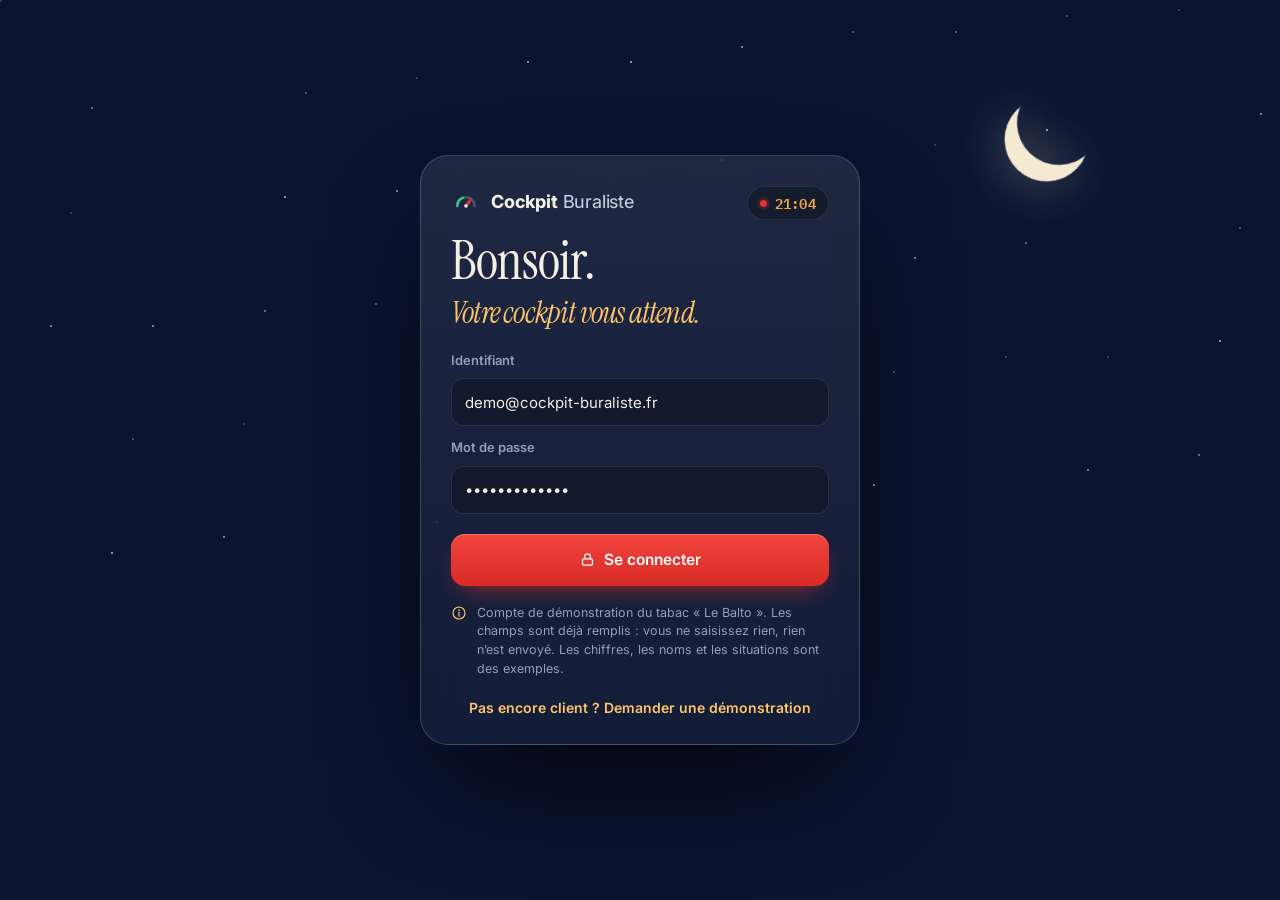
==== commit 35452c1f: "Cockpit version test : application finale v3 (nuit et papier) Refonte complète dans l'esprit des fil" ====
--- a/cockpit.html
+++ b/cockpit.html
@@ -17,1014 +17,1302 @@
 @font-face{font-family:"Instrument Serif";src:url(polices/instrument-serif-latin-400-italic.woff2) format("woff2");font-weight:400;font-style:italic;font-display:swap}
 @font-face{font-family:"IBM Plex Mono";src:url(polices/ibm-plex-mono-latin-400-normal.woff2) format("woff2");font-weight:400;font-style:normal;font-display:swap}
 @font-face{font-family:"IBM Plex Mono";src:url(polices/ibm-plex-mono-latin-600-normal.woff2) format("woff2");font-weight:600;font-style:normal;font-display:swap}
+/* ==================================================================
+   Cockpit Buraliste · version test, troisième génération
+   La nuit du tabac, comme sur le site et dans les films : fond bleu nuit, cartes « papier » ivoire,
+   titres en Instrument Serif, heure en ambre, rouge de la marque pour l'essentiel.
+   ================================================================== */
 :root{
-  /* Mise en page : poste de pilotage. Un rail couleur nuit (la marque), des instruments clairs et nets, une jauge et un ciel comme repères ; le téléphone reprend l'écran « papier » du site. */
-  --nuit:#0d1830;
-  --nuit-2:#16264a;
-  --nuit-3:#09111f;
-  --sol:#eceff4;
-  --surface:#ffffff;
-  --surface-2:#f5f7fa;
-  --surface-3:#eef2f7;
-  --encre:#0e1726;
-  --encre-2:#3a465c;
-  --encre-3:#5a667b;
-  --trait:#dde3ec;
-  --trait-2:#e9edf3;
-  --accent:#b86a00;
-  --accent-plein:#ffb547;
-  --accent-fond:#fff2db;
-  --lien:#2459c9;
-  --ok:#14663f;
-  --ok-plein:#2bb673;
-  --ok-fond:#e1f3e9;
-  --att:#7d5200;
-  --att-plein:#f2a024;
-  --att-fond:#fdf0d6;
-  --ko:#b3261e;
-  --ko-plein:#e0312b;
-  --ko-fond:#fbe5e3;
-  --info:#2350b0;
-  --info-fond:#e5edfb;
-  --s1:#2a78d6;
-  --s2:#eb6834;
-  --s3:#1baf7a;
-  --s4:#eda100;
-  --s5:#e87ba4;
-  --s6:#008300;
-  --grille:#e6eaf0;
-  --axe:#c4cbd7;
-  --voile:rgba(9,17,31,.42);
-  --ombre:0 1px 2px rgba(14,23,38,.05),0 8px 24px -14px rgba(14,23,38,.16);
-  --ombre-haute:0 24px 60px -24px rgba(9,17,31,.45),0 0 0 1px rgba(14,23,38,.06);
-  --tel-fond:#f4f3ef;
-  --tel-carte:#ffffff;
+  --nuit-0:#050a18;
+  --nuit-1:#0a1430;
+  --nuit-2:#0f1d40;
+  --nuit-3:#172b5a;
+  --nuit-4:#21407f;
+  --lune:#f4efe5;
+  --lune-2:#c5cbdb;
+  --lune-3:#959fb8;
+  --lune-4:#6c7792;
+  --verre:rgba(255,255,255,.055);
+  --verre-2:rgba(255,255,255,.09);
+  --verre-3:rgba(255,255,255,.14);
+  --verre-bord:rgba(255,255,255,.10);
+  --verre-bord-2:rgba(255,255,255,.18);
+  --papier:#f7f3ea;
+  --papier-blanc:#fffdf8;
+  --papier-2:#f0eadd;
+  --papier-3:#e6dece;
+  --papier-4:#d6ccb8;
+  --papier-bord:rgba(20,26,46,.07);
+  --papier-trait:rgba(20,26,46,.09);
+  --encre:#141a2e;
+  --encre-2:#3f475e;
+  --encre-3:#646c82;
+  --encre-4:#8f96a8;
+  --rouge:#e5322d;
+  --rouge-2:#ff5b4f;
+  --ambre:#f2a63b;
+  --ambre-2:#ffc56b;
+  --ambre-encre:#9c5a00;
+  --bleu:#4f7cf0;
+  --bleu-2:#88a6ff;
+  --bleu-3:#3a63d6;
+  --vert:#22a56b;
+  --vert-vif:#34c487;
+  --violet:#8b6cf0;
+  --rose:#e2679a;
+  --sarcelle:#16a596;
+  --orange:#ec6a2c;
+  --ok:#14774c;
+  --ok-fond:#e1f1e7;
+  --att:#955500;
+  --att-fond:#fbebd0;
+  --ko:#b42318;
+  --ko-fond:#fbe1de;
+  --info:#2d55c4;
+  --info-fond:#e2e9fb;
+  --ok-n:#71e2ab;
+  --att-n:#ffc86f;
+  --ko-n:#ff9a91;
+  --info-n:#a3baff;
+  --s1:#4f7cf0;
+  --s2:#ec6a2c;
+  --s3:#22a56b;
+  --s4:#e5a417;
+  --s5:#e2679a;
+  --s6:#8b6cf0;
+  --ok-plein:#22a56b;
+  --att-plein:#f2a63b;
+  --ko-plein:#e5322d;
+  --charge:#cbc1ac;
+  --m1:#59627b;--m2:#7d8499;--m3:#a2a7b5;--m4:#c4c2bd;--m5:#ddd6c8;
+  --grille:#e4dccb;
+  --axe:#cfc5b1;
+  --surface:#f7f3ea;
+  --surface-2:#f0eadd;
+  --surface-3:#e6dece;
+  --trait:#e0d8c7;
+  --trait-2:#ebe4d6;
+  --accent-plein:#f2a63b;
+  --lien:#2d55c4;
+  --voile:rgba(3,7,18,.62);
+  --ombre-papier:0 1px 0 rgba(255,255,255,.7) inset,0 1px 2px rgba(2,6,20,.22),0 22px 44px -22px rgba(2,6,20,.7);
+  --ombre-haute:0 34px 80px -30px rgba(0,0,0,.8),0 10px 28px -14px rgba(0,0,0,.55);
+  --ombre-verre:0 18px 40px -24px rgba(0,0,0,.7);
+  --r-carte:22px;
+  --r-int:14px;
+  --r-btn:12px;
+  --f-texte:"Inter",system-ui,-apple-system,"Segoe UI",Roboto,sans-serif;
   --f-titre:"Instrument Serif","Iowan Old Style",Georgia,serif;
-  --f-texte:"Inter",system-ui,-apple-system,"Segoe UI",Roboto,sans-serif;
   --f-mono:"IBM Plex Mono",ui-monospace,"SFMono-Regular",Menlo,Consolas,monospace;
-  --r:14px;
-  --charge:#9aa6b8;
-  --m1:#5d6b85;--m2:#7b88a0;--m3:#9aa5b9;--m4:#b8c1d0;--m5:#d3d9e3;
-  --r-petit:9px;
-  color-scheme:light;
-}
+  --ease:cubic-bezier(.2,.75,.12,1);
+  --ease-ressort:cubic-bezier(.34,1.45,.5,1);
+  --cote:268px;
+  color-scheme:dark;
+}
+/* le soir, le papier s'adoucit un peu pour ne pas éblouir */
 @media (prefers-color-scheme:dark){
-  :root:not([data-theme="light"]){--charge:#4f5f7c;--m1:#8e9bb3;--m2:#6f7d97;--m3:#56647e;--m4:#424f68;--m5:#333f56;
-    --sol:#08101e;--surface:#101b31;--surface-2:#0c1628;--surface-3:#15223c;
-    --encre:#eef2f8;--encre-2:#b8c2d3;--encre-3:#8c98ad;--trait:#22304c;--trait-2:#1a2741;
-    --accent:#ffb547;--accent-plein:#ffb547;--accent-fond:rgba(255,181,71,.12);--lien:#93b4ff;
-    --ok:#7ee2b8;--ok-plein:#2bb673;--ok-fond:rgba(43,182,115,.15);
-    --att:#ffd28a;--att-plein:#f2a024;--att-fond:rgba(242,160,36,.15);
-    --ko:#ffb3ad;--ko-plein:#e0312b;--ko-fond:rgba(224,49,43,.17);
-    --info:#a9c4ff;--info-fond:rgba(61,123,242,.17);
-    --s1:#3987e5;--s2:#d95926;--s3:#199e70;--s4:#c98500;--s5:#d55181;--s6:#2a9a2a;
-    --grille:#1b2741;--axe:#2b3a58;--voile:rgba(3,7,15,.62);
-    --ombre:0 1px 2px rgba(0,0,0,.3),0 10px 28px -16px rgba(0,0,0,.7);
-    --ombre-haute:0 24px 60px -20px rgba(0,0,0,.8),0 0 0 1px rgba(255,255,255,.06);
-    --tel-fond:#0b1426;--tel-carte:#13203a;
-    color-scheme:dark;
-  }
-}
-:root[data-theme="dark"]{--charge:#4f5f7c;--m1:#8e9bb3;--m2:#6f7d97;--m3:#56647e;--m4:#424f68;--m5:#333f56;
-  --sol:#08101e;--surface:#101b31;--surface-2:#0c1628;--surface-3:#15223c;
-  --encre:#eef2f8;--encre-2:#b8c2d3;--encre-3:#8c98ad;--trait:#22304c;--trait-2:#1a2741;
-  --accent:#ffb547;--accent-plein:#ffb547;--accent-fond:rgba(255,181,71,.12);--lien:#93b4ff;
-  --ok:#7ee2b8;--ok-plein:#2bb673;--ok-fond:rgba(43,182,115,.15);
-  --att:#ffd28a;--att-plein:#f2a024;--att-fond:rgba(242,160,36,.15);
-  --ko:#ffb3ad;--ko-plein:#e0312b;--ko-fond:rgba(224,49,43,.17);
-  --info:#a9c4ff;--info-fond:rgba(61,123,242,.17);
-  --s1:#3987e5;--s2:#d95926;--s3:#199e70;--s4:#c98500;--s5:#d55181;--s6:#2a9a2a;
-  --grille:#1b2741;--axe:#2b3a58;--voile:rgba(3,7,15,.62);
-  --ombre:0 1px 2px rgba(0,0,0,.3),0 10px 28px -16px rgba(0,0,0,.7);
-  --ombre-haute:0 24px 60px -20px rgba(0,0,0,.8),0 0 0 1px rgba(255,255,255,.06);
-  --tel-fond:#0b1426;--tel-carte:#13203a;
-  color-scheme:dark;
-}
+  :root:not([data-theme="light"]){--papier:#ede7da;--papier-blanc:#f6f1e6;--papier-2:#e5ddcd;--papier-3:#d9cfbb;--papier-4:#c8bca4;--surface:#ede7da;--surface-2:#e5ddcd;--surface-3:#d9cfbb;--grille:#d8cebb;--trait:#d3c9b5;--trait-2:#ddd4c3;color-scheme:dark}
+}
+:root[data-theme="dark"]{--papier:#ede7da;--papier-blanc:#f6f1e6;--papier-2:#e5ddcd;--papier-3:#d9cfbb;--papier-4:#c8bca4;--surface:#ede7da;--surface-2:#e5ddcd;--surface-3:#d9cfbb;--grille:#d8cebb;--trait:#d3c9b5;--trait-2:#ddd4c3;color-scheme:dark}
 
 /* ------------------------------------------------------------------ base */
 *,*::before,*::after{box-sizing:border-box}
-html,body{height:100%}
-body{margin:0;background:var(--sol);color:var(--encre);font:400 15px/1.5 var(--f-texte);-webkit-font-smoothing:antialiased;text-rendering:optimizeLegibility}
+html{background:var(--nuit-1);-webkit-text-size-adjust:100%;text-size-adjust:100%}
+body{margin:0;min-height:100vh;background:var(--nuit-1);color:var(--lune);font:400 15px/1.5 var(--f-texte);-webkit-font-smoothing:antialiased;-moz-osx-font-smoothing:grayscale;text-rendering:optimizeLegibility}
+body::before{content:"";position:fixed;inset:0;z-index:-2;pointer-events:none;
+  background:
+    radial-gradient(1100px 620px at 92% -10%,rgba(229,50,45,.15),transparent 62%),
+    radial-gradient(1000px 760px at -14% 0%,rgba(79,124,240,.26),transparent 62%),
+    radial-gradient(900px 640px at 46% 112%,rgba(242,166,59,.09),transparent 62%),
+    linear-gradient(180deg,#101e42 0%,#0a1430 44%,#070e23 100%)}
+body::after{content:"";position:fixed;inset:0;z-index:-1;pointer-events:none;opacity:.08;mix-blend-mode:overlay;
+  background-image:url("data:image/svg+xml,%3Csvg xmlns='http://www.w3.org/2000/svg' width='160' height='160'%3E%3Cfilter id='n'%3E%3CfeTurbulence type='fractalNoise' baseFrequency='.9' numOctaves='2' stitchTiles='stitch'/%3E%3C/filter%3E%3Crect width='160' height='160' filter='url(%23n)'/%3E%3C/svg%3E")}
 h1,h2,h3,h4,p{margin:0}
 h1,h2,h3{text-wrap:balance}
-a{color:var(--lien)}
-button{font:inherit;color:inherit}
+a{color:inherit}
+button{font:inherit;color:inherit;cursor:pointer;background:none;border:0;padding:0;text-align:inherit}
+button:disabled{cursor:default}
 input,select,textarea{font:inherit;color:inherit}
-.ic{width:18px;height:18px;flex:none;fill:none;stroke:currentColor;stroke-width:1.8;stroke-linecap:round;stroke-linejoin:round}
-.num,.tableau td.n,.tableau th.n{font-variant-numeric:tabular-nums}
+img,svg{max-width:100%}
+.ic{width:18px;height:18px;flex:none;fill:none;stroke:currentColor;stroke-width:1.75;stroke-linecap:round;stroke-linejoin:round}
+::selection{background:rgba(242,166,59,.35)}
+:focus-visible{outline:2px solid var(--ambre);outline-offset:2px;border-radius:6px}
+.num,.n{font-variant-numeric:tabular-nums}
 .mono{font-family:var(--f-mono);font-size:.92em;letter-spacing:-.01em}
-.vh{position:absolute!important;width:1px;height:1px;overflow:hidden;clip:rect(0 0 0 0);white-space:nowrap}
-:focus-visible{outline:2px solid var(--accent-plein);outline-offset:2px;border-radius:6px}
-@media (prefers-reduced-motion:reduce){*,*::before,*::after{animation-duration:.01ms!important;transition-duration:.01ms!important}}
-.etiquette{font-size:11px;font-weight:600;letter-spacing:.07em;text-transform:uppercase;color:var(--encre-3)}
 .discret{color:var(--encre-3)}
 .positif{color:var(--ok)}
 .negatif{color:var(--ko)}
-
-/* ------------------------------------------------------------------ boutons, champs */
-.bouton{display:inline-flex;align-items:center;justify-content:center;gap:8px;height:36px;padding:0 14px;border-radius:10px;border:1px solid var(--trait);background:var(--surface);color:var(--encre);font-weight:550;font-size:13.5px;cursor:pointer;white-space:nowrap;transition:background .15s,border-color .15s,transform .1s}
-.bouton:hover{background:var(--surface-3);border-color:var(--axe)}
-.bouton:active{transform:translateY(1px)}
-.bouton .ic{width:16px;height:16px}
-.bouton.plein{background:var(--nuit);border-color:var(--nuit);color:#fff}
-.bouton.plein:hover{background:var(--nuit-2)}
-:root[data-theme="dark"] .bouton.plein{background:var(--accent-plein);border-color:var(--accent-plein);color:#0d1830}
-@media (prefers-color-scheme:dark){:root:not([data-theme="light"]) .bouton.plein{background:var(--accent-plein);border-color:var(--accent-plein);color:#0d1830}}
-.bouton.petit{height:30px;padding:0 10px;font-size:12.5px;border-radius:8px}
-.bouton.fantome{background:transparent;border-color:transparent}
-.bouton.fantome:hover{background:var(--surface-3)}
-.bouton[disabled]{opacity:.55;cursor:default}
-.lien-bouton{background:none;border:0;padding:0;color:var(--lien);font-weight:550;cursor:pointer;font-size:13px;display:inline-flex;align-items:center;gap:4px}
-.lien-bouton:hover{text-decoration:underline}
-.champ{height:36px;padding:0 12px;border-radius:10px;border:1px solid var(--trait);background:var(--surface);min-width:0}
-.champ:focus{outline:none;border-color:var(--accent-plein);box-shadow:0 0 0 3px var(--accent-fond)}
-select.champ{padding-right:28px;appearance:none;background-image:linear-gradient(45deg,transparent 50%,var(--encre-3) 50%),linear-gradient(135deg,var(--encre-3) 50%,transparent 50%);background-position:calc(100% - 15px) 15px,calc(100% - 10px) 15px;background-size:5px 5px;background-repeat:no-repeat}
-.segments{display:inline-flex;padding:3px;border-radius:11px;background:var(--surface-3);gap:2px;flex-wrap:wrap}
-.segments button{border:0;background:transparent;height:30px;padding:0 12px;border-radius:8px;font-size:13px;font-weight:550;color:var(--encre-2);cursor:pointer;white-space:nowrap}
-.segments button[aria-pressed="true"]{background:var(--surface);color:var(--encre);box-shadow:0 1px 2px rgba(14,23,38,.12)}
-
-/* pastilles d'état : forme + libellé, jamais la couleur seule */
-.pastille{display:inline-flex;align-items:center;gap:6px;height:22px;padding:0 9px 0 7px;border-radius:999px;font-size:12px;font-weight:600;white-space:nowrap;background:var(--surface-3);color:var(--encre-2)}
-.pastille::before{content:"";width:7px;height:7px;border-radius:50%;background:currentColor;flex:none}
-.pastille.ok{background:var(--ok-fond);color:var(--ok)}
-.pastille.att{background:var(--att-fond);color:var(--att)}
-.pastille.ko{background:var(--ko-fond);color:var(--ko)}
-.pastille.info{background:var(--info-fond);color:var(--info)}
-.pastille.att::before{border-radius:1px;transform:rotate(45deg);width:6px;height:6px}
-.pastille.ko::before{border-radius:1px}
+.nw{white-space:nowrap}
+.seul-etroit,.seul-tel{display:none}
+.lien-bouton{display:inline-flex;align-items:center;gap:6px;font-weight:650;font-size:14px;color:var(--info);border-radius:8px;padding:2px 0}
+.lien-bouton .ic{width:15px;height:15px;transition:transform .2s var(--ease)}
+.lien-bouton:hover .ic{transform:translateX(3px)}
+.lien-bouton.discret-l{color:var(--encre-3);font-weight:500}
+.sur-nuit .lien-bouton,.verre .lien-bouton,.heros .lien-bouton{color:var(--ambre-2)}
+
+/* ------------------------------------------------------------------ coque : barre latérale */
+.app{display:grid;grid-template-columns:var(--cote) minmax(0,1fr);min-height:100vh}
+.cote{position:sticky;top:0;height:100vh;display:flex;flex-direction:column;gap:18px;padding:22px 16px 18px;border-right:1px solid rgba(255,255,255,.06);background:linear-gradient(180deg,rgba(4,9,24,.62),rgba(4,9,24,.28));overflow-y:auto;scrollbar-width:none;z-index:40}
+.cote::-webkit-scrollbar{display:none}
+.marque{display:flex;align-items:center;gap:10px;text-decoration:none;color:var(--lune);font-size:17px;letter-spacing:-.01em;padding:0 8px}
+.marque span{font-weight:450;color:var(--lune-2);white-space:nowrap}
+.marque span b{font-weight:750;color:var(--lune)}
+.jauge-logo{width:30px;height:30px;flex:none}
+.jauge-logo .arc-fond{fill:none;stroke:rgba(255,255,255,.22);stroke-width:3.4;stroke-linecap:round}
+.jauge-logo .arc-vert{fill:none;stroke:var(--vert-vif);stroke-width:3.4;stroke-linecap:round}
+.jauge-logo .aiguille{fill:var(--rouge);transform-box:view-box;transform-origin:20px 26.5px;transform:rotate(36deg)}
+.jauge-logo .moyeu{fill:var(--lune)}
+.tabac{position:relative;display:grid;grid-template-columns:auto minmax(0,1fr);gap:3px 12px;align-items:center;padding:14px;border-radius:18px;background:var(--verre);border:1px solid var(--verre-bord)}
+.tabac-av{grid-row:1/3;width:42px;height:42px;border-radius:13px;display:grid;place-items:center;background:linear-gradient(140deg,#ef4740,#a3141e);font:700 15px/1 var(--f-texte);color:#fff;letter-spacing:-.02em;box-shadow:inset 0 1px 0 rgba(255,255,255,.25),0 6px 16px -8px rgba(229,50,45,.8)}
+.tabac-nom{font:400 25px/1 var(--f-titre);letter-spacing:-.01em;color:var(--lune);align-self:end}
+.tabac-sous{font-size:12.5px;color:var(--lune-3);line-height:1.35;align-self:start}
+.tabac-test{grid-column:1/3;margin-top:10px;display:inline-flex;align-items:center;gap:7px;justify-self:start;height:26px;padding:0 10px;border-radius:999px;background:rgba(242,166,59,.13);color:var(--ambre-2);font-size:12px;font-weight:600}
+.tabac-test .ic{width:14px;height:14px}
+.nav{display:flex;flex-direction:column;gap:14px}
+.nav-groupe{display:flex;flex-direction:column;gap:2px}
+.nav-titre{padding:0 12px 6px;font:600 11px/1 var(--f-texte);letter-spacing:.12em;text-transform:uppercase;color:var(--lune-4)}
+.nav a{position:relative;display:flex;align-items:center;gap:12px;height:42px;padding:0 12px;border-radius:12px;color:var(--lune-2);text-decoration:none;font-size:14.5px;font-weight:500;transition:background .18s,color .18s}
+.nav a .ic{width:19px;height:19px;color:var(--lune-3);transition:color .18s}
+.nav a:hover{background:var(--verre);color:var(--lune)}
+.nav a:hover .ic{color:var(--lune-2)}
+.nav a[aria-current="page"]{background:linear-gradient(90deg,rgba(255,255,255,.12),rgba(255,255,255,.05));color:#fff;box-shadow:inset 0 0 0 1px rgba(255,255,255,.08)}
+.nav a[aria-current="page"] .ic{color:var(--ambre)}
+.nav a[aria-current="page"]::before{content:"";position:absolute;left:-16px;top:10px;bottom:10px;width:3px;border-radius:0 3px 3px 0;background:var(--ambre);box-shadow:0 0 12px rgba(242,166,59,.7)}
+.nav-pastille{margin-left:auto;min-width:22px;height:20px;padding:0 6px;border-radius:999px;display:grid;place-items:center;font:700 11px/1 var(--f-texte);background:rgba(229,50,45,.92);color:#fff}
+.nav-pastille.att{background:rgba(242,166,59,.92);color:#2a1700}
+.cote-pied{margin-top:auto;display:flex;flex-direction:column;gap:10px}
+.lecture{display:flex;gap:11px;align-items:flex-start;padding:13px 14px;border-radius:16px;background:linear-gradient(160deg,rgba(242,166,59,.14),rgba(242,166,59,.04));border:1px solid rgba(242,166,59,.22)}
+.lecture .ic{color:var(--ambre-2);margin-top:2px}
+.lecture b{display:block;font-size:13.5px;color:var(--lune);font-weight:650}
+.lecture div>span{display:block;font-size:12.5px;color:var(--lune-3);line-height:1.4}
+.cote-boutons{display:grid;grid-template-columns:1fr 1fr;gap:8px}
+.cote-mention{font-size:11.5px;line-height:1.45;color:var(--lune-4);padding:0 4px}
+.cote-mention a{color:var(--lune-3)}
+
+/* ------------------------------------------------------------------ coque : barre du haut */
+.principal{min-width:0;padding:0 clamp(18px,2.6vw,40px) 64px}
+.tete{position:sticky;top:0;z-index:30;display:flex;align-items:center;gap:12px;height:76px;margin:0 calc(-1 * clamp(18px,2.6vw,40px));padding:0 clamp(18px,2.6vw,40px);transition:background .25s,border-color .25s;border-bottom:1px solid transparent}
+body.defile .tete{background:rgba(9,17,40,.8);backdrop-filter:saturate(1.4) blur(16px);-webkit-backdrop-filter:saturate(1.4) blur(16px);border-bottom-color:rgba(255,255,255,.07)}
+.tete-gauche{display:flex;align-items:center;gap:12px;min-width:0;flex:1}
+.tete-marque{display:none}
+.horloge{display:inline-flex;align-items:center;gap:8px;height:34px;padding:0 12px;border-radius:999px;background:rgba(0,0,0,.28);border:1px solid var(--verre-bord);font:600 14px/1 var(--f-mono);color:var(--ambre);letter-spacing:.02em;flex:none}
+.horloge i{width:7px;height:7px;border-radius:50%;background:var(--rouge);box-shadow:0 0 0 3px rgba(229,50,45,.18);animation:battre 2.4s ease-in-out infinite}
+.tete-titre{font:400 26px/1 var(--f-titre);color:var(--lune);white-space:nowrap;overflow:hidden;text-overflow:ellipsis;opacity:0;transform:translateY(6px);transition:opacity .25s,transform .25s;min-width:0}
+body.defile .tete-titre{opacity:1;transform:none}
+.tete-droite{display:flex;align-items:center;gap:8px}
+.chercher{display:flex;align-items:center;gap:10px;height:40px;width:clamp(190px,22vw,310px);padding:0 10px 0 13px;border-radius:12px;background:rgba(255,255,255,.06);border:1px solid var(--verre-bord);color:var(--lune-3);font-size:14px;transition:background .18s,border-color .18s}
+.chercher:hover{background:rgba(255,255,255,.09);border-color:var(--verre-bord-2);color:var(--lune-2)}
+.chercher span{flex:1;white-space:nowrap;overflow:hidden;text-overflow:ellipsis}
+kbd{font:600 11.5px/1 var(--f-mono);padding:4px 6px;border-radius:6px;background:rgba(255,255,255,.08);border:1px solid var(--verre-bord);color:var(--lune-3)}
+.etat-sources{display:inline-flex;align-items:center;gap:9px;height:40px;padding:0 13px;border-radius:12px;background:rgba(52,196,135,.09);border:1px solid rgba(52,196,135,.25);color:var(--ok-n);font-size:13.5px;font-weight:600;white-space:nowrap}
+.etat-sources:hover{background:rgba(52,196,135,.15)}
+.point-vif{width:8px;height:8px;border-radius:50%;background:var(--vert-vif);box-shadow:0 0 0 0 rgba(52,196,135,.6);animation:pouls 2.2s ease-out infinite;flex:none}
+.btn-icone{position:relative;display:grid;place-items:center;width:40px;height:40px;border-radius:12px;background:rgba(255,255,255,.06);border:1px solid var(--verre-bord);color:var(--lune-2);transition:background .18s,color .18s,border-color .18s;flex:none}
+.btn-icone:hover{background:rgba(255,255,255,.1);color:#fff;border-color:var(--verre-bord-2)}
+.btn-icone .ic{width:19px;height:19px}
+.badge{position:absolute;top:-6px;right:-6px;min-width:19px;height:19px;padding:0 5px;border-radius:999px;display:grid;place-items:center;background:var(--rouge);color:#fff;font:700 11px/1 var(--f-texte);box-shadow:0 0 0 2px var(--nuit-1)}
+.btn-assistant{display:inline-flex;align-items:center;gap:8px;height:40px;padding:0 15px 0 12px;border-radius:12px;background:linear-gradient(135deg,#3fd197,#17a596);color:#03140d;font-weight:700;font-size:14px;box-shadow:0 10px 24px -12px rgba(52,196,135,.85),inset 0 1px 0 rgba(255,255,255,.35);transition:transform .15s,filter .15s;flex:none}
+.btn-assistant:hover{filter:brightness(1.06);transform:translateY(-1px)}
+.btn-assistant .ic{width:18px;height:18px}
+
+/* ------------------------------------------------------------------ scène et titres de page */
+.scene{max-width:1340px;margin:0 auto;display:flex;flex-direction:column;gap:22px}
+.page-tete{display:flex;align-items:flex-end;justify-content:space-between;gap:16px 24px;flex-wrap:wrap;padding:4px 0 6px}
+.pt-txt{display:flex;flex-direction:column;gap:9px;min-width:0}
+.surtitre{display:inline-flex;align-items:center;gap:10px;font:600 12.5px/1 var(--f-mono);letter-spacing:.06em;text-transform:uppercase;color:var(--lune-3)}
+.surtitre b{color:var(--ambre);font-weight:600}
+.surtitre i{width:4px;height:4px;border-radius:50%;background:var(--lune-4)}
+.page-tete h1{font:400 clamp(42px,4.8vw,64px)/.98 var(--f-titre);letter-spacing:-.015em;color:var(--lune)}
+.page-tete h1 em{font-style:italic;color:var(--ambre-2)}
+.pt-sous{font-size:16px;line-height:1.5;color:var(--lune-2);max-width:70ch}
+.pt-sous b{color:var(--lune);font-weight:600}
+.pt-actions{display:flex;gap:8px;flex-wrap:wrap;align-items:center}
+.sec-tete{display:flex;align-items:baseline;justify-content:space-between;gap:6px 18px;flex-wrap:wrap;margin:14px 0 -4px}
+.sec-tete h2{font:400 34px/1.05 var(--f-titre);color:var(--lune);letter-spacing:-.01em}
+.sec-tete h2 em{font-style:italic;color:var(--ambre-2)}
+.sec-tete p{font-size:14px;color:var(--lune-3);max-width:70ch}
+
+/* ------------------------------------------------------------------ grille */
+.grille{display:grid;grid-template-columns:repeat(12,minmax(0,1fr));gap:20px;align-items:stretch}
+.grille>*{min-width:0}
+.s2{grid-column:span 2}.s3{grid-column:span 3}.s4{grid-column:span 4}.s5{grid-column:span 5}.s6{grid-column:span 6}.s7{grid-column:span 7}.s8{grid-column:span 8}.s9{grid-column:span 9}.s12{grid-column:1/-1}
+.pile{display:flex;flex-direction:column;gap:20px;min-width:0}
+.pile>.grandit{flex:1}
+
+/* ------------------------------------------------------------------ cartes */
+.papier,.carte{position:relative;background:var(--papier);color:var(--encre);border-radius:var(--r-carte);box-shadow:var(--ombre-papier);padding:22px 24px;min-width:0}
+.papier.serre{padding:18px 20px}
+.papier.lien{cursor:pointer;transition:transform .25s var(--ease),box-shadow .25s var(--ease)}
+@media (hover:hover){.papier.lien:hover{transform:translateY(-3px);box-shadow:0 1px 0 rgba(255,255,255,.7) inset,0 2px 4px rgba(2,6,20,.2),0 32px 56px -24px rgba(2,6,20,.85)}}
+.papier.lien:focus-visible{outline-offset:4px;border-radius:var(--r-carte)}
+.p-tete,.carte-tete{display:flex;align-items:flex-start;gap:6px 14px;flex-wrap:wrap;margin-bottom:16px}
+.p-tete>div:first-child{min-width:0;flex:1 1 230px}
+.p-tete h2,.carte-tete h2,.carte-tete h3{font:650 16px/1.3 var(--f-texte);letter-spacing:-.012em;color:var(--encre)}
+.p-sous{display:block;margin-top:3px;font-size:13px;line-height:1.45;color:var(--encre-3)}
+.carte-tete .meta{font-size:13px;line-height:1.45;color:var(--encre-3);align-self:center}
+.carte-tete h2+.meta{flex:1}
+.p-actions,.carte-tete .actions{margin-left:auto;display:flex;align-items:center;gap:8px;flex-wrap:wrap}
+.carte-corps{min-width:0}
+.carte-pied,.p-pied{margin-top:16px;padding-top:14px;border-top:1px solid var(--papier-trait)}
+.verre{position:relative;background:linear-gradient(180deg,rgba(255,255,255,.075),rgba(255,255,255,.035));border:1px solid var(--verre-bord);border-radius:var(--r-carte);color:var(--lune);padding:20px 22px;backdrop-filter:blur(14px);-webkit-backdrop-filter:blur(14px);box-shadow:var(--ombre-verre);min-width:0}
+.verre .p-tete h2{color:var(--lune)}
+.verre .p-sous{color:var(--lune-3)}
+.ic-pastille{display:grid;place-items:center;width:38px;height:38px;border-radius:12px;flex:none;background:var(--papier-2);color:var(--encre-2)}
+.ic-pastille .ic{width:19px;height:19px}
+.ic-pastille.rouge{background:rgba(229,50,45,.12);color:var(--rouge)}
+.ic-pastille.ambre{background:rgba(242,166,59,.2);color:var(--ambre-encre)}
+.ic-pastille.vert{background:rgba(34,165,107,.14);color:var(--ok)}
+.ic-pastille.bleu{background:rgba(79,124,240,.14);color:var(--info)}
+.ic-pastille.violet{background:rgba(139,108,240,.15);color:#5a3fc4}
+.ic-pastille.rose{background:rgba(226,103,154,.15);color:#a8336a}
+.ic-pastille.nuit{background:var(--nuit-2);color:var(--ambre-2)}
+
+/* héros : la carte de nuit vive */
+.heros{position:relative;overflow:hidden;isolation:isolate;border-radius:26px;padding:28px 30px 26px;color:var(--lune);
+  background:radial-gradient(140% 120% at 0% 0%,#2d55c4 0%,#1b3478 36%,#10214f 68%,#0b183b 100%);
+  border:1px solid rgba(255,255,255,.14);box-shadow:var(--ombre-haute),inset 0 1px 0 rgba(255,255,255,.2)}
+.heros::before{content:"";position:absolute;z-index:-1;width:560px;height:560px;right:-190px;bottom:-330px;border-radius:50%;background:radial-gradient(closest-side,rgba(242,166,59,.30),rgba(242,166,59,0))}
+.heros::after{content:"";position:absolute;z-index:-1;inset:0;opacity:.55;background:repeating-linear-gradient(90deg,rgba(255,255,255,.035) 0 1px,transparent 1px 64px),repeating-linear-gradient(0deg,rgba(255,255,255,.03) 0 1px,transparent 1px 64px);-webkit-mask-image:linear-gradient(180deg,rgba(0,0,0,.9),transparent 75%);mask-image:linear-gradient(180deg,rgba(0,0,0,.9),transparent 75%)}
+.h-eyebrow{display:flex;align-items:center;gap:10px;flex-wrap:wrap;font-size:14.5px;font-weight:600;color:var(--lune-2)}
+.h-eyebrow .ic{width:17px;height:17px;color:var(--ambre-2)}
+.h-montant{display:flex;align-items:center;gap:12px 18px;flex-wrap:wrap;margin:14px 0 6px}
+.chiffre-xl{font:760 clamp(54px,6.2vw,92px)/.95 var(--f-texte);letter-spacing:-.05em;font-variant-numeric:tabular-nums;color:#fff;text-shadow:0 2px 34px rgba(79,124,240,.35)}
+.chiffre-xl small,.chiffre-l small,.chiffre-m small{font-size:.46em;font-weight:650;letter-spacing:-.02em;opacity:.72;margin-left:2px}
+.chiffre-l{font:750 clamp(40px,4.2vw,58px)/1 var(--f-texte);letter-spacing:-.045em;font-variant-numeric:tabular-nums}
+.chiffre-m{font:740 clamp(30px,2.8vw,40px)/1.02 var(--f-texte);letter-spacing:-.04em;font-variant-numeric:tabular-nums}
+.chiffre-s{font:720 22px/1.1 var(--f-texte);letter-spacing:-.03em;font-variant-numeric:tabular-nums}
+.environ{font-weight:500;opacity:.5;margin-right:.12em}
+.h-ligne{font-size:16.5px;line-height:1.5;color:var(--lune-2);max-width:62ch}
+.h-ligne b{color:#fff;font-weight:650}
+.vert-txt{color:var(--ok-n)}
+
+/* ------------------------------------------------------------------ pastilles, deltas */
+.pill,.pastille{display:inline-flex;align-items:center;gap:6px;height:28px;padding:0 11px;border-radius:999px;font:600 13px/1 var(--f-texte);white-space:nowrap;background:var(--papier-2);color:var(--encre-2);flex:none}
+.pastille{height:24px;padding:0 9px;font-size:12.5px}
+.pastille::before{content:"";width:6px;height:6px;border-radius:50%;background:currentColor;opacity:.85}
 .pastille.sans::before{display:none}
-
-/* ------------------------------------------------------------------ structure bureau */
-.app{display:grid;grid-template-columns:252px minmax(0,1fr);min-height:100%}
-.rail{position:sticky;top:0;height:100vh;overflow-y:auto;display:flex;flex-direction:column;gap:18px;padding:20px 14px 18px;background:radial-gradient(140% 60% at 0% 0%,#1d3260 0%,var(--nuit) 46%,#0a1428 100%);color:#dfe6f2}
-:root[data-theme="dark"] .rail{background:radial-gradient(140% 60% at 0% 0%,#15264a 0%,#08101f 50%,#050a14 100%);border-right:1px solid #16223a}
-@media (prefers-color-scheme:dark){:root:not([data-theme="light"]) .rail{background:radial-gradient(140% 60% at 0% 0%,#15264a 0%,#08101f 50%,#050a14 100%);border-right:1px solid #16223a}}
-.marque{display:flex;align-items:center;gap:10px;padding:2px 8px;color:#eef2f8;text-decoration:none;font-size:17px;letter-spacing:-.015em}
-.marque b{font-weight:700}
-.jauge-logo{width:30px;height:30px;flex:none}
-.jauge-logo .arc-fond{fill:none;stroke:rgba(255,255,255,.22);stroke-width:3;stroke-linecap:round}
-.jauge-logo .arc-vert{fill:none;stroke:#2bb673;stroke-width:3;stroke-linecap:round}
-.jauge-logo .aiguille{fill:#e0312b}
-.jauge-logo .moyeu{fill:#eef2f8}
-.tabac{display:flex;flex-direction:column;gap:3px;padding:14px 14px 13px;border-radius:14px;background:rgba(255,255,255,.06);box-shadow:inset 0 0 0 1px rgba(255,255,255,.08)}
-.tabac-nom{font-family:var(--f-titre);font-size:25px;line-height:1.05;color:#fff}
-.tabac-sous{font-size:12.5px;color:#a8b3c6}
-.tabac-test{margin-top:8px;align-self:flex-start;display:inline-flex;align-items:center;gap:6px;height:22px;padding:0 9px;border-radius:999px;background:rgba(255,181,71,.14);color:#ffd28a;font-size:11.5px;font-weight:600}
-.nav{display:flex;flex-direction:column;gap:14px}
-.nav-groupe{display:flex;flex-direction:column;gap:1px}
-.nav-titre{padding:0 10px 5px;font-size:10.5px;font-weight:650;letter-spacing:.09em;text-transform:uppercase;color:#7f8ba2}
-.nav a{display:flex;align-items:center;gap:11px;height:36px;padding:0 10px;border-radius:9px;color:#c8d1e1;text-decoration:none;font-size:13.5px;font-weight:500}
-.nav a:hover{background:rgba(255,255,255,.06);color:#fff}
-.nav a[aria-current="page"]{background:rgba(255,181,71,.13);color:#ffd28a}
-.nav a[aria-current="page"] .ic{color:#ffb547}
-.nav a .ic{color:#8d9ab2}
-.nav .compte{margin-left:auto;min-width:20px;height:18px;padding:0 6px;border-radius:9px;background:rgba(224,49,43,.85);color:#fff;font-size:11px;font-weight:700;display:grid;place-items:center}
-.rail-pied{margin-top:auto;display:flex;flex-direction:column;gap:10px;padding:0 4px}
-.rail-pied .bouton{background:rgba(255,255,255,.07);border-color:rgba(255,255,255,.12);color:#eef2f8;justify-content:flex-start}
-.rail-pied .bouton:hover{background:rgba(255,255,255,.12)}
-.rail-pied p{font-size:11.5px;line-height:1.45;color:#7f8ba2;padding:0 6px}
-.rail-pied a{color:#a8b3c6}
-
-.principal{min-width:0;display:flex;flex-direction:column}
-.barre{position:sticky;top:env(safe-area-inset-top,0px);z-index:30;display:flex;align-items:center;gap:14px;padding:14px 28px;background:color-mix(in srgb,var(--sol) 88%,transparent);backdrop-filter:blur(10px);-webkit-backdrop-filter:blur(10px);border-bottom:1px solid var(--trait-2)}
-.barre-titre{display:flex;flex-direction:column;gap:1px;min-width:0;margin-right:auto}
-.barre-titre h1{font-family:var(--f-titre);font-weight:400;font-size:31px;line-height:1.05;letter-spacing:-.005em}
-.barre-titre p{font-size:12.5px;color:var(--encre-3);white-space:nowrap;overflow:hidden;text-overflow:ellipsis}
-.recherche{position:relative;width:min(300px,28vw)}
-.recherche .champ{width:100%;padding-left:34px}
-.recherche .ic{position:absolute;left:11px;top:9px;color:var(--encre-3)}
-.resultats{position:absolute;top:42px;right:0;width:min(440px,90vw);max-height:420px;overflow:auto;background:var(--surface);border-radius:12px;box-shadow:var(--ombre-haute);padding:6px;z-index:60}
-.resultats button{display:flex;width:100%;gap:10px;align-items:center;text-align:left;padding:8px 10px;border:0;background:none;border-radius:8px;cursor:pointer}
-.resultats button:hover,.resultats button.actif{background:var(--surface-3)}
-.resultats .r-type{font-size:11px;font-weight:650;color:var(--encre-3);width:72px;flex:none;text-transform:uppercase;letter-spacing:.05em}
-.resultats .r-lib{flex:1;min-width:0;font-size:13px;overflow:hidden;text-overflow:ellipsis;white-space:nowrap}
-.resultats .r-mt{font-variant-numeric:tabular-nums;font-size:13px;font-weight:600}
-.resultats .vide{padding:12px;color:var(--encre-3);font-size:13px}
-.ciel{display:inline-flex;align-items:center;gap:7px;height:34px;padding:0 12px 0 10px;border-radius:999px;background:var(--ok-fond);color:var(--ok);font-weight:600;font-size:13px;white-space:nowrap}
-.ciel.moyen{background:var(--att-fond);color:var(--att)}
-.ciel.ko{background:var(--ko-fond);color:var(--ko)}
-.vue{padding:22px 28px 56px;max-width:1500px;width:100%;display:flex;flex-direction:column;gap:18px}
-
-/* grille 12 colonnes */
-.g{display:grid;grid-template-columns:repeat(12,minmax(0,1fr));gap:16px;align-items:start}
-.g.etire{align-items:stretch}
-.g.etire > div > :only-child{height:100%}
-.c2{grid-column:span 2}.c3{grid-column:span 3}.c4{grid-column:span 4}.c5{grid-column:span 5}.c6{grid-column:span 6}
-.c7{grid-column:span 7}.c8{grid-column:span 8}.c9{grid-column:span 9}.c12{grid-column:span 12}
-
-/* cartes */
-.carte{background:var(--surface);border-radius:var(--r);box-shadow:var(--ombre);border:1px solid var(--trait-2);min-width:0;display:flex;flex-direction:column}
-.carte-tete{display:flex;align-items:center;gap:12px;padding:16px 18px 0;flex-wrap:wrap}
-.carte-tete h2,.carte-tete h3{font-size:15px;font-weight:650;letter-spacing:-.01em}
-.carte-tete .meta{font-size:12.5px;color:var(--encre-3)}
-.carte-tete .actions{margin-left:auto;display:flex;gap:8px;align-items:center;flex-wrap:wrap}
-.carte-corps{padding:14px 18px 18px;min-width:0;flex:1 1 auto}
-.carte-pied{padding:0 18px 16px;display:flex;gap:10px;align-items:center;flex-wrap:wrap}
-.pied-note{display:flex;gap:9px;align-items:flex-start;width:100%;padding-top:12px;border-top:1px solid var(--trait-2);font-size:12.5px;line-height:1.45;color:var(--encre-2)}
-.pied-note .ic{flex:none;width:16px;height:16px;margin-top:1px;color:var(--encre-3)}
-.pied-note b{color:var(--encre);font-weight:650}
-.equation{display:flex;align-items:center;gap:12px;width:100%;padding-top:14px;border-top:1px solid var(--trait-2)}
-.equation > div{flex:1 1 0;min-width:0;display:flex;flex-direction:column;gap:2px}
-.equation span{font-size:12px;color:var(--encre-3)}
-.equation b{font-size:19px;font-weight:700;letter-spacing:-.02em;font-variant-numeric:tabular-nums;line-height:1.2}
-.equation small{font-size:11.5px;color:var(--encre-3);line-height:1.35}
-.equation > i{font-style:normal;font-size:18px;font-weight:500;color:var(--encre-3);flex:none}
-.equation .fin{background:var(--surface-2);border-radius:10px;padding:8px 12px}
-.seul-etroit{display:none}
-.carte.plate{box-shadow:none}
-.carte .pre{font-size:13px;color:var(--encre-2);max-width:72ch}
-
-/* tuiles de chiffres */
-.tuiles{display:grid;grid-template-columns:repeat(4,minmax(0,1fr));gap:16px}
-.tuile{padding:16px 18px 14px;display:flex;flex-direction:column;gap:6px}
-.tuile .lib{font-size:12.5px;color:var(--encre-3);font-weight:550}
-.tuile .val{font-size:27px;font-weight:700;letter-spacing:-.03em;line-height:1.1}
-.tuile .sous{font-size:12.5px;color:var(--encre-2);display:flex;gap:6px;align-items:center;flex-wrap:wrap}
-.tuile svg.etincelle{width:100%;height:34px;margin-top:2px}
-.delta{display:inline-flex;align-items:center;height:20px;padding:0 7px;border-radius:6px;font-size:12px;font-weight:650;font-variant-numeric:tabular-nums}
+.pill .ic,.pastille .ic{width:15px;height:15px}
+.pill.ok,.pastille.ok{background:var(--ok-fond);color:var(--ok)}
+.pill.att,.pastille.att{background:var(--att-fond);color:var(--att)}
+.pill.ko,.pastille.ko{background:var(--ko-fond);color:var(--ko)}
+.pill.info,.pastille.info{background:var(--info-fond);color:var(--info)}
+.pill.n{background:rgba(255,255,255,.1);color:var(--lune);box-shadow:inset 0 0 0 1px rgba(255,255,255,.12)}
+.pill.n.ok{background:rgba(52,196,135,.16);color:var(--ok-n);box-shadow:inset 0 0 0 1px rgba(52,196,135,.3)}
+.pill.n.att{background:rgba(242,166,59,.16);color:var(--att-n);box-shadow:inset 0 0 0 1px rgba(242,166,59,.32)}
+.pill.n.ko{background:rgba(229,50,45,.18);color:var(--ko-n);box-shadow:inset 0 0 0 1px rgba(229,50,45,.35)}
+.pill.n.info{background:rgba(79,124,240,.18);color:var(--info-n);box-shadow:inset 0 0 0 1px rgba(79,124,240,.35)}
+.pill.grande{height:32px;padding:0 13px;font-size:13.5px}
+.pills{display:flex;flex-wrap:wrap;gap:8px}
+.delta{display:inline-flex;align-items:center;height:22px;padding:0 7px;border-radius:7px;font:700 12px/1 var(--f-texte);font-variant-numeric:tabular-nums;white-space:nowrap}
 .delta.hausse{background:var(--ok-fond);color:var(--ok)}
 .delta.baisse{background:var(--ko-fond);color:var(--ko)}
-.delta.neutre{background:var(--surface-3);color:var(--encre-2)}
-
-/* héros : l'atterrissage */
-.heros{position:relative;overflow:hidden;border-radius:18px;padding:22px 24px 20px;color:#fff;background:radial-gradient(120% 140% at 0% 0%,#24407a 0%,#11203f 52%,#0b1530 100%);box-shadow:0 24px 50px -30px rgba(9,17,31,.8);display:flex;flex-direction:column;gap:6px;min-width:0}
-.heros .kick{font-size:13px;color:#a9b6cc}
-.heros .gros{font-size:clamp(40px,4.6vw,58px);font-weight:750;letter-spacing:-.045em;line-height:1}
-.heros .sous{font-size:14px;color:#c4cddc}
-.heros .sous b{color:#7ee2b8;font-weight:700}
-.repart{display:flex;height:10px;border-radius:6px;overflow:hidden;gap:2px;margin-top:12px;background:transparent}
-.repart i{display:block;height:100%;flex-basis:0}
-.repart i:first-child{border-radius:6px 0 0 6px}
-.repart i:last-child{border-radius:0 6px 6px 0}
-.trajectoire{margin-top:auto;padding-top:14px}
-.t-zone{position:relative;height:58px}
-.t-zone svg{position:absolute;inset:0;width:100%;height:100%;overflow:visible}
-.t-zone polyline{fill:none;stroke-width:2;vector-effect:non-scaling-stroke;stroke-linejoin:round;stroke-linecap:round}
-.t-reel{stroke:rgba(255,255,255,.82)}
-.t-prevu{stroke:rgba(255,255,255,.5);stroke-dasharray:4 5}
-.t-pt{position:absolute;width:10px;height:10px;border-radius:50%;transform:translate(-50%,-50%);background:#fff;box-shadow:0 0 0 3px rgba(13,24,48,.9)}
-.t-pt.fin{background:#ffb547}
-.t-libs{position:relative;display:flex;justify-content:space-between;gap:10px;margin-top:6px;font-size:11.5px;color:#a9b6cc}
-.t-libs .t-soir{position:absolute;top:0;transform:translateX(-50%);white-space:nowrap}
-.t-libs span:last-child{color:#ffd28a}
-.heros-bas{margin-top:auto;padding-top:12px}
-.trajectoire + .heros-bas{margin-top:0}
-.heros-bas .repart{margin-top:0}
-.legende-repart{display:grid;grid-template-columns:repeat(4,minmax(0,1fr));gap:8px 14px;margin-top:10px}
-.legende-repart div{display:flex;flex-direction:column;gap:1px;min-width:0}
-.legende-repart b{font-size:15px;font-weight:700;font-variant-numeric:tabular-nums;display:flex;align-items:center;gap:7px}
-.legende-repart b i{width:9px;height:9px;border-radius:3px;flex:none}
-.legende-repart span{font-size:12px;color:#a9b6cc}
-.heros .avion{position:absolute;right:20px;top:18px;display:flex;align-items:center;gap:8px;font-size:12.5px;color:#a9b6cc}
-.heros svg.vol{position:absolute;right:0;bottom:64px;width:44%;height:90px;opacity:.9;pointer-events:none}
-
-/* à faire */
-.taches{display:flex;flex-direction:column}
-.tache{display:grid;grid-template-columns:22px minmax(0,1fr) auto;gap:4px 12px;align-items:start;padding:12px 0;border-top:1px solid var(--trait-2)}
-.tache:first-child{border-top:0;padding-top:4px}
-.tache input{width:18px;height:18px;margin:2px 0 0;accent-color:var(--ok-plein);cursor:pointer}
-.tache .t-lib{font-weight:600;font-size:13.5px;line-height:1.35}
-.tache .t-mt{font-weight:700;font-variant-numeric:tabular-nums;font-size:14px;text-align:right}
-.tache .t-quand{grid-column:2/4;font-size:12.5px;color:var(--encre-3)}
-.tache .t-pourquoi{grid-column:2/4;font-size:12.5px;color:var(--encre-2);background:var(--surface-2);border-radius:8px;padding:8px 10px;margin-top:4px}
-.tache.faite .t-lib,.tache.faite .t-mt{text-decoration:line-through;color:var(--encre-3)}
-
-/* jauge */
-.jauge-carte{display:flex;flex-direction:column;align-items:center;text-align:center;gap:4px}
-.jauge-carte > svg{width:100%;max-width:210px;height:auto}
-.jauge-carte > svg text{fill:var(--encre-3);font-size:12px;font-family:var(--f-texte)}
-.jauge-carte .jv{font-size:30px;font-weight:700;letter-spacing:-.03em;line-height:1}
-.jauge-carte .jl{font-size:12.5px;color:var(--encre-3)}
-
-/* listes compactes */
+.delta.neutre{background:var(--papier-2);color:var(--encre-3)}
+.sur-nuit .delta.hausse,.heros .delta.hausse,.verre .delta.hausse{background:rgba(52,196,135,.18);color:var(--ok-n)}
+.sur-nuit .delta.baisse,.heros .delta.baisse,.verre .delta.baisse{background:rgba(229,50,45,.2);color:var(--ko-n)}
+
+/* ------------------------------------------------------------------ boutons, champs */
+.bouton,.btn{display:inline-flex;align-items:center;justify-content:center;gap:8px;height:40px;padding:0 16px;border-radius:var(--r-btn);background:var(--papier-blanc);color:var(--encre);font-weight:600;font-size:14px;white-space:nowrap;box-shadow:inset 0 0 0 1px var(--papier-trait),0 1px 2px rgba(20,26,46,.06);transition:background .15s,box-shadow .15s,transform .15s,filter .15s}
+.bouton:hover,.btn:hover{background:#fff;box-shadow:inset 0 0 0 1px rgba(20,26,46,.16),0 3px 10px -4px rgba(20,26,46,.2)}
+.bouton:active,.btn:active{transform:translateY(1px)}
+.bouton:disabled,.btn:disabled{opacity:.4;pointer-events:none}
+.bouton .ic,.btn .ic{width:17px;height:17px}
+.bouton.petit,.btn.petit{height:34px;padding:0 12px;font-size:13px;border-radius:10px}
+.bouton.petit .ic,.btn.petit .ic{width:15px;height:15px}
+.bouton.plein,.btn.rouge{background:linear-gradient(180deg,#f0453f,#d92a25);color:#fff;box-shadow:0 10px 24px -12px rgba(229,50,45,.9),inset 0 1px 0 rgba(255,255,255,.25)}
+.bouton.plein:hover,.btn.rouge:hover{filter:brightness(1.06);background:linear-gradient(180deg,#f0453f,#d92a25)}
+.bouton.fantome,.btn.fantome{background:transparent;box-shadow:none;color:var(--encre-2)}
+.bouton.fantome:hover,.btn.fantome:hover{background:var(--papier-2);box-shadow:none}
+.btn.verre,.cote .bouton,.verre .bouton,.sur-nuit .bouton{background:rgba(255,255,255,.07);color:var(--lune);box-shadow:inset 0 0 0 1px var(--verre-bord)}
+.btn.verre:hover,.cote .bouton:hover,.verre .bouton:hover,.sur-nuit .bouton:hover{background:rgba(255,255,255,.13);box-shadow:inset 0 0 0 1px var(--verre-bord-2)}
+.cote .bouton{height:38px;font-size:13px;padding:0 10px}
+.champ{height:40px;padding:0 13px;border-radius:var(--r-btn);background:var(--papier-blanc);border:1px solid var(--papier-trait);color:var(--encre);font-size:14px;min-width:0;transition:border-color .15s,box-shadow .15s}
+.champ:focus{outline:none;border-color:rgba(79,124,240,.6);box-shadow:0 0 0 4px rgba(79,124,240,.16)}
+select.champ{padding-right:34px;appearance:none;-webkit-appearance:none;background-image:url("data:image/svg+xml,%3Csvg xmlns='http://www.w3.org/2000/svg' width='12' height='8' viewBox='0 0 12 8'%3E%3Cpath d='M1 1.5l5 5 5-5' fill='none' stroke='%23666e84' stroke-width='1.6' stroke-linecap='round'/%3E%3C/svg%3E");background-repeat:no-repeat;background-position:right 13px center}
+.champ::placeholder{color:var(--encre-4)}
+.grandit{flex:1}
+.outils{display:flex;flex-wrap:wrap;gap:10px;align-items:center;margin-bottom:14px}
+.segments{display:inline-flex;gap:2px;padding:3px;border-radius:12px;background:var(--papier-2);box-shadow:inset 0 0 0 1px var(--papier-trait);max-width:100%;overflow-x:auto;scrollbar-width:none}
+.segments::-webkit-scrollbar{display:none}
+.segments button{height:32px;padding:0 13px;border-radius:9px;font-size:13.5px;font-weight:600;color:var(--encre-3);white-space:nowrap;transition:background .15s,color .15s,box-shadow .15s}
+.segments button:hover{color:var(--encre)}
+.segments button[aria-pressed="true"]{background:var(--papier-blanc);color:var(--encre);box-shadow:0 1px 3px rgba(20,26,46,.14),0 0 0 1px rgba(20,26,46,.05)}
+.sur-nuit .segments,.verre .segments{background:rgba(0,0,0,.22);box-shadow:inset 0 0 0 1px var(--verre-bord)}
+.sur-nuit .segments button,.verre .segments button{color:var(--lune-3)}
+.sur-nuit .segments button:hover,.verre .segments button:hover{color:#fff}
+.sur-nuit .segments button[aria-pressed="true"],.verre .segments button[aria-pressed="true"]{background:rgba(255,255,255,.15);color:#fff;box-shadow:none}
+.onglets{display:flex;align-items:center;gap:10px;flex-wrap:wrap}
+.bascule{position:relative;width:46px;height:28px;border-radius:999px;background:rgba(255,255,255,.18);transition:background .2s;flex:none}
+.bascule::after{content:"";position:absolute;top:3px;left:3px;width:22px;height:22px;border-radius:50%;background:#fff;box-shadow:0 2px 6px rgba(0,0,0,.35);transition:transform .3s var(--ease-ressort)}
+.bascule[aria-checked="true"]{background:var(--vert-vif)}
+.bascule[aria-checked="true"]::after{transform:translateX(18px)}
+.papier .bascule{background:var(--papier-3)}
+.papier .bascule[aria-checked="true"]{background:var(--vert)}
+.curseur{-webkit-appearance:none;appearance:none;width:100%;height:6px;border-radius:999px;background:linear-gradient(90deg,var(--ambre) var(--p,50%),rgba(255,255,255,.18) var(--p,50%));outline:none;margin:12px 0 4px}
+.curseur::-webkit-slider-thumb{-webkit-appearance:none;width:22px;height:22px;border-radius:50%;background:#fff;box-shadow:0 2px 8px rgba(0,0,0,.4),0 0 0 5px rgba(242,166,59,.3);cursor:pointer}
+.curseur::-moz-range-thumb{width:22px;height:22px;border:0;border-radius:50%;background:#fff;box-shadow:0 2px 8px rgba(0,0,0,.4),0 0 0 5px rgba(242,166,59,.3);cursor:pointer}
+
+/* ------------------------------------------------------------------ listes */
 .liste{display:flex;flex-direction:column}
-.liste > *{border-top:1px solid var(--trait-2)}
-.liste > *:first-child{border-top:0}
-.ligne{display:flex;align-items:center;gap:12px;padding:10px 0;min-width:0}
-.ligne .l-txt{flex:1;min-width:0;display:flex;flex-direction:column;gap:1px}
-.ligne .l-txt b{font-weight:600;font-size:13.5px;overflow:hidden;text-overflow:ellipsis;white-space:nowrap}
-.ligne .l-txt span{font-size:12.5px;color:var(--encre-3);overflow:hidden;text-overflow:ellipsis;white-space:nowrap}
-.ligne .l-mt{font-weight:650;font-variant-numeric:tabular-nums;white-space:nowrap}
-.ligne .l-mt.empile{display:flex;flex-direction:column;align-items:flex-end;font-size:17px;line-height:1.1}
-.ligne .l-mt.empile small{font-size:11.5px;font-weight:500;color:var(--encre-3)}
-.ligne.longue .l-txt b,.ligne.longue .l-txt span{white-space:normal}
-.ligne.cliquable{cursor:pointer;border-radius:8px}
-.ligne.cliquable:hover{background:var(--surface-2)}
-.puce-ic{width:32px;height:32px;border-radius:9px;display:grid;place-items:center;flex:none;background:var(--surface-3);color:var(--encre-2)}
-.puce-ic.ok{background:var(--ok-fond);color:var(--ok)}
+.ligne{display:flex;align-items:center;gap:12px;padding:12px 0;border-top:1px solid var(--papier-trait);min-width:0}
+.liste>.ligne:first-child{border-top:0;padding-top:2px}
+.ligne.cliquable{cursor:pointer;margin:0 -10px;padding-left:10px;padding-right:10px;border-radius:12px;transition:background .15s}
+.ligne.cliquable:hover{background:var(--papier-2)}
+.ligne>.ic:last-child{color:var(--encre-4);width:16px;height:16px}
+.l-txt{flex:1;min-width:0;display:flex;flex-direction:column;gap:2px}
+.l-txt b{font-weight:600;font-size:14.5px;line-height:1.35;color:var(--encre)}
+.l-txt>span{font-size:13px;line-height:1.4;color:var(--encre-3)}
+.l-mt{font-weight:700;font-variant-numeric:tabular-nums;white-space:nowrap;font-size:15px}
+.l-mt.empile{display:flex;flex-direction:column;align-items:flex-end;line-height:1.1}
+.l-mt.empile small{font-size:11.5px;font-weight:500;color:var(--encre-3)}
+.puce-ic{display:grid;place-items:center;width:36px;height:36px;border-radius:11px;background:var(--papier-2);color:var(--encre-2);flex:none}
+.puce-ic .ic{width:18px;height:18px}
 .puce-ic.att{background:var(--att-fond);color:var(--att)}
 .puce-ic.ko{background:var(--ko-fond);color:var(--ko)}
+.puce-ic.ok{background:var(--ok-fond);color:var(--ok)}
 .puce-ic.info{background:var(--info-fond);color:var(--info)}
-.point{display:inline-block;vertical-align:middle;width:8px;height:8px;border-radius:50%;flex:none;background:var(--ok-plein);box-shadow:0 0 0 3px var(--ok-fond);margin-right:6px}
-
-/* tableaux */
-.defile{overflow-x:auto;min-width:0;-webkit-overflow-scrolling:touch}
-.tableau{width:100%;border-collapse:separate;border-spacing:0;font-size:13px}
-.tableau th{position:sticky;top:0;z-index:1;background:var(--surface-2);color:var(--encre-3);font-weight:600;font-size:11.5px;letter-spacing:.04em;text-transform:uppercase;text-align:left;padding:9px 12px;border-bottom:1px solid var(--trait);white-space:nowrap}
-.tableau th.n,.tableau td.n{text-align:right}
+.pt-cle{width:10px;height:10px;border-radius:3px;flex:none;background:var(--papier-4)}
+
+/* ------------------------------------------------------------------ tableaux */
+.defile{overflow-x:auto;-webkit-overflow-scrolling:touch;margin:0 -2px;padding:0 2px}
+.tableau{width:100%;border-collapse:separate;border-spacing:0;font-size:14px}
+.tableau th{text-align:left;font:650 11.5px/1.2 var(--f-texte);letter-spacing:.06em;text-transform:uppercase;color:var(--encre-3);background:var(--papier-2);padding:11px 12px;white-space:nowrap}
+.tableau th:first-child{border-radius:10px 0 0 10px}
+.tableau th:last-child{border-radius:0 10px 10px 0}
+.tableau-haut .tableau th{position:sticky;top:0;z-index:1}
 .tableau th[data-tri]{cursor:pointer;user-select:none}
 .tableau th[data-tri]:hover{color:var(--encre)}
-.tableau th .fleche{display:inline-block;width:10px;color:var(--accent)}
-.tableau td{padding:9px 12px;border-bottom:1px solid var(--trait-2);vertical-align:middle}
-.tableau tr:last-child td{border-bottom:0}
-.tableau tbody tr.cliquable{cursor:pointer}
-.tableau tbody tr.cliquable:hover td{background:var(--surface-2)}
-.tableau tbody tr.choisi td{background:var(--accent-fond)}
-.tableau tr.total td{font-weight:700;background:var(--surface-2);border-top:1px solid var(--trait)}
-.tableau tr.sous-total td{font-weight:650}
-.tableau tr.section td{background:var(--surface-3);font-weight:650;font-size:12px;letter-spacing:.03em;color:var(--encre-2);text-transform:uppercase;padding-top:7px;padding-bottom:7px}
+.tableau th .fleche{font-size:9px}
+.tableau td{padding:12px;border-bottom:1px solid var(--papier-trait);vertical-align:middle;color:var(--encre)}
+.tableau tbody tr:last-child td{border-bottom:0}
+.tableau .n{text-align:right;font-variant-numeric:tabular-nums;white-space:nowrap}
+.tableau td.lib b{font-weight:600}
+.tableau td .sec{display:block;font-size:12.5px;color:var(--encre-3);margin-top:2px;line-height:1.35}
+.tableau td .sec.seul-etroit-bloc{display:none}
+.tableau.compact td{padding:9px 12px}
+.tableau.large td{padding:14px 12px;font-size:15px}
+.tableau.large th{font-size:11.5px}
+.tableau tr.total td{font-weight:700;background:var(--papier-2);border-bottom:0}
+.tableau tr.total td:first-child{border-radius:10px 0 0 10px}
+.tableau tr.total td:last-child{border-radius:0 10px 10px 0}
+.tableau tr.sous-total td{font-weight:650;background:rgba(240,234,221,.6)}
+.tableau tr.section td{font:650 11.5px/1 var(--f-texte);letter-spacing:.08em;text-transform:uppercase;color:var(--encre-3);padding-top:18px;border-bottom:0}
 .tableau tr.alerte td{background:var(--ko-fond)}
+.tableau tr.signal td,.tableau tr.a-voir td{background:var(--att-fond)}
+.tableau tr.choisi td{background:rgba(79,124,240,.07)}
+.tableau tr.choisie td{background:var(--papier-2)}
+.tableau tr.choisie td:first-child{box-shadow:inset 3px 0 0 var(--encre)}
 .tableau tr.prevu td{color:var(--encre-3);font-style:italic}
-.tableau td .sec{display:block;font-size:12px;color:var(--encre-3)}
-.tableau td.lib{max-width:360px}
-.tableau td.lib b{font-weight:600}
-.tableau .barre-mini{display:inline-block;height:6px;border-radius:3px;background:var(--s1);vertical-align:middle}
-.tableau.compact td,.tableau.compact th{padding:7px 10px}
-.outils{display:flex;gap:10px;align-items:center;flex-wrap:wrap;padding:14px 18px 0}
-.outils .champ{max-width:260px}
-.outils .grandit{flex:1 1 150px}
-.outils select.grandit{flex:1 1 178px}
-.pagination{display:flex;align-items:center;gap:10px;padding:12px 18px 16px;font-size:12.5px;color:var(--encre-3)}
-.vide-etat{padding:28px 18px;text-align:center;color:var(--encre-3);font-size:13px}
-
-/* graphiques */
-.graphe{position:relative;width:100%}
+.tableau tr.prevu td b{font-style:normal;color:var(--encre-2);font-weight:600}
+.tableau tr.prevu td .sec{font-style:normal}
+.tableau tr.prevu-total td{border-top:2px solid var(--encre);font-weight:750;background:transparent}
+.tableau tr.cliquable,.tableau.cliquables tbody tr{cursor:pointer}
+@media (hover:hover){.tableau tr.cliquable:hover td,.tableau.cliquables tbody tr:hover td{background:rgba(240,234,221,.8)}}
+.tableau.cliquables tbody tr:focus-visible{outline:2px solid var(--ambre);outline-offset:-2px}
+.tableau td.note{font-size:13px;color:var(--encre-3);min-width:220px}
+.tableau .qte{width:84px;text-align:right;height:34px}
+.tableau-haut{max-height:560px;overflow-y:auto}
+.vide-etat{padding:28px 12px;text-align:center;color:var(--encre-3)}
+.pagination{display:flex;align-items:center;justify-content:space-between;gap:10px;flex-wrap:wrap;margin-top:12px;font-size:13px;color:var(--encre-3)}
+.cpt{display:inline-grid;place-items:center;min-width:44px;height:22px;padding:0 6px;border-radius:6px;font:700 11px/1 var(--f-texte);background:var(--papier-2);color:var(--encre-2)}
+.cpt.bnp{background:#e1eafb;color:#244ca8}
+.cpt.bp{background:#eee2f8;color:#6b3aa3}
+.cpt.fdj{background:#fce9d6;color:#a3500c}
+.rappro{display:inline-flex;align-items:center;gap:5px;font-size:12.5px;font-weight:600;color:var(--ok)}
+.rappro .ic{width:14px;height:14px}
+.fam{display:inline-flex;align-items:center;gap:6px;font-size:12.5px;color:var(--encre-2);white-space:nowrap}
+.fam::before{content:"";width:8px;height:8px;border-radius:3px;background:var(--c,var(--encre-3))}
+.barre-mini{display:inline-block;height:8px;border-radius:4px;background:var(--bleu);vertical-align:middle;margin-right:6px}
+.barre-net{display:block;height:5px;margin-top:7px;margin-left:auto;width:120px;max-width:100%;border-radius:3px;background:var(--papier-3);overflow:hidden}
+.barre-net i{display:block;height:100%;margin-left:auto;border-radius:3px;background:var(--vert)}
+.barre-net.prevu{background:transparent}
+.barre-net.prevu i{background:repeating-linear-gradient(45deg,var(--vert) 0 2px,transparent 2px 5px);box-shadow:inset 0 0 0 1px var(--vert)}
+.ecart-petit{font-variant-numeric:tabular-nums;color:var(--encre-3);font-size:14px}
+
+/* ------------------------------------------------------------------ graphiques */
+.graphe{position:relative;width:100%;min-width:0}
 .graphe svg{display:block;width:100%;height:auto;overflow:visible}
+.graphe text{font:500 11.5px/1 var(--f-texte);fill:var(--encre-3);font-variant-numeric:tabular-nums}
+.graphe text.fort{fill:var(--encre);font-weight:700;font-size:12px}
+.graphe text.grand{font-size:13px}
+.graphe text.moyen{fill:var(--encre-2);font-weight:600}
+.graphe text.dans{fill:#fff;font-weight:700}
+.graphe text.att{fill:var(--att);font-weight:700}
+.graphe text.ko{fill:var(--ko);font-weight:700}
+.graphe text.ok{fill:var(--ok);font-weight:750}
+.graphe text.evt-n{fill:#fff;font-weight:750;font-size:11.5px}
+.evts{list-style:none;margin:14px 0 0;padding:0;display:flex;flex-wrap:wrap;gap:8px}
+.evts li{display:inline-flex;align-items:center;gap:9px;max-width:100%;padding:5px 13px 5px 5px;border-radius:999px;background:var(--papier-blanc);box-shadow:inset 0 0 0 1px var(--papier-trait);font-size:13px;line-height:1.3}
+.evts .evt-n{display:grid;place-items:center;width:24px;height:24px;border-radius:50%;background:#111a33;color:#fff;font:750 11.5px/1 var(--f-texte);flex:none}
+.evts b{font-weight:650}
+.evts small{color:var(--encre-3);font-size:12.5px}
+.anim .evts li{animation:annonce .5s var(--ease) both;animation-delay:1.3s}
+.graphe text.rouge{fill:var(--rouge);font-weight:750}
 .graphe .grille line{stroke:var(--grille);stroke-width:1}
-.graphe .axe line{stroke:var(--axe);stroke-width:1}
-.graphe text{fill:var(--encre-3);font-size:11px;font-family:var(--f-texte)}
-.graphe text.fort{fill:var(--encre);font-weight:650}
-.graphe text.moyen{fill:var(--encre-2)}
-.graphe text.dans{fill:#fff;font-weight:650;pointer-events:none}
-.graphe .seuil{stroke:var(--ko-plein);stroke-width:1.25;stroke-dasharray:5 4}
-.graphe .seuil-att{stroke:var(--att-plein);stroke-width:1.25;stroke-dasharray:5 4}
+.graphe .grille line.zero{stroke:var(--axe)}
 .graphe .cible{cursor:crosshair}
-.legende{display:flex;flex-wrap:wrap;gap:6px 16px;font-size:12.5px;color:var(--encre-2);padding:2px 0 8px}
+.graphe .seuil{stroke:var(--ko-plein);stroke-dasharray:4 4;stroke-width:1.4}
+.graphe .seuil-att{stroke:var(--att-plein);stroke-dasharray:5 4;stroke-width:1.4}
+.graphe .viseur{opacity:0;transition:opacity .12s;stroke:var(--encre-3);stroke-width:1;stroke-dasharray:3 3;pointer-events:none}
+.graphe .viseur-pt,.graphe .survol{opacity:0;transition:opacity .12s;pointer-events:none}
+.graphe .cible-g:hover .viseur,.graphe .cible-g:hover .viseur-pt,.graphe .cible-g:hover .survol{opacity:1}
+.graphe .cible-g:hover~.cible-g .survol{opacity:0}
+.sur-nuit .graphe text,.heros .graphe text,.verre .graphe text{fill:var(--lune-3)}
+.sur-nuit .graphe text.fort,.heros .graphe text.fort,.verre .graphe text.fort{fill:#fff}
+.sur-nuit .graphe .grille line,.heros .graphe .grille line,.verre .graphe .grille line{stroke:rgba(255,255,255,.09)}
+.heros .graphe .viseur,.verre .graphe .viseur{stroke:rgba(255,255,255,.5)}
+.legende{display:flex;flex-wrap:wrap;gap:6px 16px;font-size:12.5px;color:var(--encre-2);padding:6px 0 2px}
 .legende span{display:inline-flex;align-items:center;gap:7px}
 .legende i{width:10px;height:10px;border-radius:3px;flex:none}
-.legende i.ligne-cle{height:2px;width:16px;border-radius:2px}
-.infobulle{position:fixed;z-index:200;pointer-events:none;background:var(--nuit);color:#eef2f8;padding:8px 10px;border-radius:9px;font-size:12px;line-height:1.45;box-shadow:0 10px 30px -10px rgba(0,0,0,.5);max-width:280px;opacity:0;transition:opacity .08s}
-.infobulle b{font-weight:650}
-.infobulle .il{display:flex;gap:10px;justify-content:space-between}
-.infobulle .il span:last-child{font-variant-numeric:tabular-nums;font-weight:600}
-.infobulle i{display:inline-block;width:8px;height:8px;border-radius:2px;margin-right:6px}
-
-/* tiroir de détail */
-.voile{position:fixed;inset:0;background:var(--voile);z-index:80;animation:apparait .15s ease-out}
-.tiroir{position:fixed;top:0;right:0;bottom:0;z-index:90;width:min(620px,100%);background:var(--surface);box-shadow:var(--ombre-haute);display:flex;flex-direction:column;animation:glisse .2s ease-out}
-.tiroir-tete{display:flex;align-items:flex-start;gap:12px;padding:20px 22px 14px;border-bottom:1px solid var(--trait-2)}
-.tiroir-tete h2{font-size:19px;font-weight:650;letter-spacing:-.01em}
-.tiroir-tete p{font-size:13px;color:var(--encre-3);margin-top:3px}
-.tiroir-tete .bouton{margin-left:auto}
-.tiroir-corps{flex:1;overflow:auto;padding:18px 22px 28px;display:flex;flex-direction:column;gap:18px}
-.fiche{display:grid;grid-template-columns:repeat(2,minmax(0,1fr));gap:12px 18px}
-.fiche div{display:flex;flex-direction:column;gap:2px;min-width:0}
-.fiche dt{font-size:11.5px;color:var(--encre-3);font-weight:600;letter-spacing:.04em;text-transform:uppercase}
-.fiche dd{margin:0;font-weight:600;font-size:14px;overflow-wrap:anywhere}
-@keyframes glisse{from{transform:translateX(30px);opacity:0}to{transform:none;opacity:1}}
-@keyframes apparait{from{opacity:0}to{opacity:1}}
-.encart{display:flex;gap:12px;align-items:flex-start;padding:12px 14px;border-radius:11px;background:var(--surface-2);font-size:13px;color:var(--encre-2)}
-.encart.att{background:var(--att-fond);color:var(--att)}
-.encart.ok{background:var(--ok-fond);color:var(--ok)}
-.encart.ko{background:var(--ko-fond);color:var(--ko)}
-.encart.info{background:var(--info-fond);color:var(--info)}
-.encart .ic{margin-top:1px}
-.encart b{font-weight:650}
-
-/* message éphémère */
-.toast{position:fixed;left:50%;bottom:calc(24px + env(safe-area-inset-bottom,0px));transform:translateX(-50%);z-index:300;background:var(--nuit);color:#fff;padding:11px 16px;border-radius:12px;font-size:13.5px;box-shadow:0 18px 40px -16px rgba(0,0,0,.6);max-width:min(560px,calc(100% - 32px));animation:apparait .15s ease-out}
-
-/* modale */
-.modale{position:fixed;z-index:120;left:50%;top:50%;transform:translate(-50%,-50%);width:min(560px,calc(100% - 32px));max-height:calc(100% - 48px);overflow:auto;background:var(--surface);border-radius:16px;box-shadow:var(--ombre-haute);padding:22px;display:flex;flex-direction:column;gap:14px}
-.modale h2{font-size:18px;font-weight:650}
-.modale textarea{width:100%;min-height:180px;border-radius:10px;border:1px solid var(--trait);background:var(--surface-2);padding:10px 12px;font-family:var(--f-mono);font-size:12px;resize:vertical}
-.modale .pied{display:flex;gap:10px;justify-content:flex-end;flex-wrap:wrap}
-
-/* plan de vol */
-.leviers{display:flex;flex-direction:column;gap:2px}
-.levier{display:grid;grid-template-columns:minmax(0,1fr) auto;gap:2px 12px;align-items:center;padding:11px 0;border-top:1px solid var(--trait-2)}
-.levier:first-child{border-top:0}
-.levier b{font-size:13.5px;font-weight:600}
-.levier span{grid-column:1;font-size:12.5px;color:var(--encre-3)}
-.bascule{grid-row:1/3;grid-column:2;width:42px;height:24px;border-radius:12px;border:0;background:var(--axe);position:relative;cursor:pointer;transition:background .15s}
-.bascule::after{content:"";position:absolute;top:3px;left:3px;width:18px;height:18px;border-radius:50%;background:#fff;box-shadow:0 1px 2px rgba(0,0,0,.3);transition:transform .15s}
-.bascule[aria-checked="true"]{background:var(--ok-plein)}
-.bascule[aria-checked="true"]::after{transform:translateX(18px)}
-.curseur{grid-column:1/3;width:100%;accent-color:var(--nuit);margin-top:6px}
-:root[data-theme="dark"] .curseur{accent-color:var(--accent-plein)}
-.chiffres-plan{display:grid;grid-template-columns:repeat(3,minmax(0,1fr));gap:12px}
-.chiffres-plan div{display:flex;flex-direction:column;gap:2px;padding:12px 14px;border-radius:12px;background:var(--surface-2)}
-.chiffres-plan dt{font-size:12px;color:var(--encre-3);font-weight:550}
-.chiffres-plan dd{margin:0;font-size:22px;font-weight:700;letter-spacing:-.03em}
-.chiffres-plan small{font-size:12px;color:var(--encre-3)}
-
-/* factures : boîte et lecteur */
-.boite{display:grid;grid-template-columns:minmax(300px,450px) minmax(0,1fr);gap:16px;align-items:start}
-.boite-liste{max-height:calc(100vh - 210px);overflow:auto}
-.facture-l{display:grid;grid-template-columns:36px minmax(0,1fr) auto;gap:2px 12px;padding:11px 14px;border-top:1px solid var(--trait-2);cursor:pointer;align-items:center}
-.facture-l:hover{background:var(--surface-2)}
-.facture-l.choisie{background:var(--accent-fond)}
-.facture-l .av{grid-row:1/3;width:36px;height:36px;border-radius:10px;display:grid;place-items:center;font-weight:700;font-size:13px;color:#fff}
-.facture-l b{font-size:13.5px;font-weight:600;overflow:hidden;text-overflow:ellipsis;white-space:nowrap}
-.facture-l .mt{font-weight:650;font-variant-numeric:tabular-nums;font-size:13.5px;text-align:right}
-.facture-l .s{font-size:12px;color:var(--encre-3);overflow:hidden;text-overflow:ellipsis;white-space:nowrap}
-.facture-l .d{font-size:12px;color:var(--encre-3);text-align:right;white-space:nowrap}
-.repartition{display:flex;flex-direction:column;gap:8px}
-.rep-l{display:grid;grid-template-columns:minmax(0,190px) minmax(0,1fr) auto;gap:10px;align-items:center;font-size:13px}
-.rep-l .rb{height:8px;border-radius:4px;background:var(--surface-3);overflow:hidden}
-.rep-l .rb i{display:block;height:100%;border-radius:4px}
-.rep-l .rv{font-variant-numeric:tabular-nums;font-weight:600;text-align:right;min-width:84px}
-
-/* ratios */
-.ratio{display:flex;flex-direction:column;gap:10px}
-.ratio .rv{font-size:26px;font-weight:700;letter-spacing:-.03em}
-.ratio .rl{font-size:12.5px;color:var(--encre-3)}
-.frise{display:grid;grid-template-columns:repeat(3,minmax(0,1fr));gap:0;position:relative}
-.frise .etape{position:relative;padding:28px 14px 0 0;display:flex;flex-direction:column;gap:3px}
-.frise .etape::before{content:"";position:absolute;top:8px;left:0;right:0;height:2px;background:var(--trait)}
-.frise .etape::after{content:"";position:absolute;top:2px;left:0;width:14px;height:14px;border-radius:50%;background:var(--surface);border:2px solid var(--axe)}
-.frise .etape.fait::after{background:var(--ok-plein);border-color:var(--ok-plein)}
-.frise .etape.bientot::after{border-color:var(--att-plein)}
-.frise .etape b{font-size:13.5px}
-.frise .etape span{font-size:12.5px;color:var(--encre-3)}
-.frise .etape small{font-size:11.5px;color:var(--encre-3)}
-
-/* sources */
-.sources{display:grid;grid-template-columns:repeat(4,minmax(0,1fr));gap:16px}
-.source{padding:16px 18px;display:flex;flex-direction:column;gap:8px}
-.source h3{font-size:14.5px;font-weight:650;display:flex;align-items:center;gap:10px}
-.source p{font-size:13px;color:var(--encre-2)}
-.source .src-pied{margin-top:auto;display:flex;gap:8px;align-items:center;justify-content:space-between;font-size:12.5px;color:var(--encre-3);flex-wrap:wrap}
-
-/* exports */
-.exports{display:grid;grid-template-columns:repeat(3,minmax(0,1fr));gap:16px}
-.export{padding:16px 18px;display:flex;flex-direction:column;gap:8px}
-.export h3{font-size:14.5px;font-weight:650}
-.export p{font-size:13px;color:var(--encre-2)}
-.export .formats{margin-top:auto;display:flex;gap:8px;flex-wrap:wrap;padding-top:6px}
-
-/* messages et assistant */
-.vocal{display:grid;grid-template-columns:40px minmax(0,1fr) auto;gap:4px 12px;padding:13px 0;border-top:1px solid var(--trait-2)}
-.vocal:first-child{border-top:0}
-.vocal .puce-ic{grid-row:1/4;width:40px;height:40px;border-radius:12px}
-.vocal b{font-weight:650;font-size:13.5px}
-.vocal .vh-heure{font-size:12px;color:var(--encre-3);white-space:nowrap}
-.vocal .transcrit{grid-column:2/4;font-size:13px;color:var(--encre-2);font-style:italic}
-.vocal .resume{grid-column:2/4;font-size:13px;display:flex;gap:8px;align-items:center;flex-wrap:wrap}
-.fil{display:flex;flex-direction:column;gap:8px;padding:14px;border-radius:14px;background:var(--surface-2);min-height:220px;max-height:420px;overflow:auto}
-.bulle{max-width:85%;padding:9px 12px;border-radius:14px;font-size:13.5px;line-height:1.45;background:var(--surface);box-shadow:0 1px 0 rgba(14,23,38,.05)}
-.bulle.moi{align-self:flex-end;background:#d9efe2;color:#0e1726;border-bottom-right-radius:4px}
-:root[data-theme="dark"] .bulle.moi{background:#1f4a39;color:#eef2f8}
-@media (prefers-color-scheme:dark){:root:not([data-theme="light"]) .bulle.moi{background:#1f4a39;color:#eef2f8}}
-.bulle.lui{align-self:flex-start;border-bottom-left-radius:4px}
-.bulle .heure{display:block;text-align:right;font-size:10.5px;color:var(--encre-3);margin-top:2px}
-.suggestions{display:flex;flex-wrap:wrap;gap:8px}
-.suggestions button{border:1px solid var(--trait);background:var(--surface);border-radius:999px;padding:6px 12px;font-size:12.5px;cursor:pointer;color:var(--encre-2)}
-.suggestions button:hover{border-color:var(--accent-plein);color:var(--encre)}
-.saisie{display:flex;gap:8px}
-.saisie .champ{flex:1}
-
-/* dossiers */
-.coches{display:flex;flex-direction:column;gap:2px}
-.coche{display:flex;gap:10px;align-items:flex-start;padding:7px 0;font-size:13px}
-.coche .ic{width:17px;height:17px;margin-top:1px}
-.coche.ok .ic{color:var(--ok-plein)}
-.coche.non .ic{color:var(--encre-3)}
-.mail{white-space:pre-wrap;font-size:13px;line-height:1.55;padding:14px 16px;border-radius:12px;background:var(--surface-2);border:1px solid var(--trait-2);max-height:360px;overflow:auto}
-
-/* pied de page */
-.pied-page{font-size:12px;color:var(--encre-3);padding:4px 2px;display:flex;gap:10px;flex-wrap:wrap;justify-content:space-between}
-
-/* ------------------------------------------------------------------ problématiques */
-.bandeau{display:grid;grid-template-columns:repeat(3,minmax(0,1fr));gap:0;background:var(--surface);border:1px solid var(--trait-2);border-radius:var(--r);box-shadow:var(--ombre);overflow:hidden}
-.bandeau > div{display:flex;flex-direction:column;gap:6px;padding:16px 18px;min-width:0}
-.bandeau > div + div{border-left:1px solid var(--trait-2)}
-.bandeau p{font-size:13.5px;line-height:1.5;color:var(--encre-2)}
-.bandeau .gain{background:var(--accent-fond)}
-.bandeau .gain .etiquette{color:var(--accent)}
-.bandeau .gain p{color:var(--encre)}
-.bandeau b{font-weight:700;color:var(--encre)}
-.titre-section{display:flex;align-items:baseline;gap:14px;flex-wrap:wrap;margin-top:6px}
-/* accueil financier */
-.kpis{display:grid;grid-template-columns:repeat(3,minmax(0,1fr));gap:16px}
-.kpi{padding:20px 22px 18px;display:flex;flex-direction:column;gap:8px;min-width:0}
-.kpi .lib{font-size:13.5px;color:var(--encre-3);font-weight:550}
-.kpi b{font-size:clamp(32px,3vw,44px);font-weight:750;letter-spacing:-.04em;line-height:1.05;font-variant-numeric:tabular-nums}
-.kpi .sous{display:flex;align-items:center;gap:8px;flex-wrap:wrap;font-size:13px;color:var(--encre-2)}
-.kpi.fonce{border-radius:var(--r);background:radial-gradient(120% 140% at 0% 0%,#24407a 0%,#11203f 52%,#0b1530 100%);color:#fff;box-shadow:0 24px 50px -30px rgba(9,17,31,.8)}
-.kpi.fonce .lib{color:#a9b6cc}
-.kpi.fonce .sous{color:#c4cddc}
-.kpi.fonce .delta.hausse{background:rgba(43,182,115,.22);color:#8ff0c4}
-.kpi.fonce .delta.baisse{background:rgba(224,49,43,.25);color:#ffb3ad}
-.rayons{display:flex;flex-direction:column;gap:13px}
-.ray-l{display:grid;grid-template-columns:minmax(0,190px) minmax(0,1fr) 84px 66px;gap:12px;align-items:center;font-size:14px}
-.ray-piste{height:12px;border-radius:6px;background:var(--surface-3);overflow:hidden}
-.ray-piste i{display:block;height:100%;border-radius:6px}
-.ray-v{font-weight:650;text-align:right;font-variant-numeric:tabular-nums}
+.legende i.ligne-cle{height:3px;width:16px;border-radius:2px}
+.legende .discret{color:var(--encre-3)}
+.sur-nuit .legende,.heros .legende,.verre .legende{color:var(--lune-2)}
+.etincelle{display:block;width:100%;height:34px}
+.annot{position:absolute;transform:translate(-50%,calc(-100% - 10px));display:flex;align-items:center;gap:8px;padding:7px 11px 7px 8px;border-radius:11px;background:#111a33;color:#fff;font-size:12.5px;font-weight:650;line-height:1.25;white-space:nowrap;box-shadow:0 12px 26px -12px rgba(0,0,0,.75);pointer-events:none;z-index:2}
+.annot>.ic{width:20px;height:20px;padding:3px;border-radius:6px;background:var(--vert-vif);color:#03140d;stroke-width:2.4}
+.annot small{display:block;font-size:11px;font-weight:500;color:var(--lune-3)}
+.annot::after{content:"";position:absolute;left:50%;bottom:-5px;width:10px;height:10px;background:#111a33;transform:translateX(-50%) rotate(45deg);border-radius:2px}
+.annot.droite{transform:translate(-12%,calc(-100% - 10px))}
+.annot.droite::after{left:12%}
+.annot.gauche{transform:translate(-88%,calc(-100% - 10px))}
+.annot.gauche::after{left:88%}
+.anim .annot{animation:annonce .6s var(--ease) both;animation-delay:var(--d,1s)}
+
+/* ------------------------------------------------------------------ infobulle */
+.infobulle{position:fixed;z-index:300;pointer-events:none;opacity:0;transition:opacity .12s;max-width:300px;padding:10px 12px;border-radius:12px;background:rgba(10,17,38,.96);color:var(--lune);border:1px solid rgba(255,255,255,.12);box-shadow:0 16px 40px -14px rgba(0,0,0,.75);font-size:13px;line-height:1.45;backdrop-filter:blur(10px);-webkit-backdrop-filter:blur(10px)}
+.infobulle b{display:block;font-weight:650;margin-bottom:4px;color:#fff}
+.infobulle .il{display:flex;justify-content:space-between;gap:18px;font-variant-numeric:tabular-nums}
+.infobulle .il span:first-child{display:inline-flex;align-items:center;gap:7px;color:var(--lune-2)}
+.infobulle .il span:last-child{font-weight:650}
+.infobulle .il i{width:9px;height:9px;border-radius:3px}
+.infobulle div{color:var(--lune-2)}
+
+/* ------------------------------------------------------------------ encarts, textes */
+.encart{display:flex;gap:11px;align-items:flex-start;padding:13px 15px;border-radius:14px;font-size:14px;line-height:1.5;background:var(--papier-2);color:var(--encre-2)}
+.encart>.ic{margin-top:2px;flex:none}
+.encart b{color:var(--encre);font-weight:650}
+.encart.ok{background:var(--ok-fond);color:#1d5a3d}
+.encart.ok>.ic{color:var(--ok)}
+.encart.att{background:var(--att-fond);color:#6d4300}
+.encart.att>.ic{color:var(--att)}
+.encart.ko{background:var(--ko-fond);color:#7c1d15}
+.encart.ko>.ic{color:var(--ko)}
+.encart.info{background:var(--info-fond);color:#253f8c}
+.encart.info>.ic{color:var(--info)}
+.encart a{color:inherit;font-weight:650}
+.pied-note{display:flex;gap:9px;align-items:flex-start;font-size:13px;line-height:1.5;color:var(--encre-3)}
+.pied-note .ic{width:16px;height:16px;margin-top:2px;color:var(--encre-3)}
+.pied-note b{color:var(--encre-2)}
+.petit-txt{font-size:13px;line-height:1.5;margin-top:10px}
+.bloc-note{font-size:13px;line-height:1.5;color:var(--encre-3)}
+.h3{font:650 14.5px/1.3 var(--f-texte);color:var(--encre);margin-bottom:10px}
+.h3.espace{margin-top:18px}
+.etiquette{font:650 11px/1 var(--f-texte);letter-spacing:.1em;text-transform:uppercase;color:var(--encre-3)}
+.pre{font-size:14.5px;line-height:1.55;color:var(--encre-2)}
+.lib-sec{font:650 12px/1.2 var(--f-texte);letter-spacing:.08em;text-transform:uppercase;color:var(--encre-3)}
+
+/* ------------------------------------------------------------------ accueil : « vraiment à vous » */
+.split{display:flex;flex-direction:column;gap:14px;margin-top:18px}
+.split-barre{display:flex;gap:3px;height:12px;border-radius:7px;overflow:hidden;background:rgba(255,255,255,.08)}
+.split-barre i{display:block;height:100%;min-width:4px}
+.split-barre i:first-child{border-radius:7px 0 0 7px}
+.split-barre i:last-child{border-radius:0 7px 7px 0}
+.split-leg{display:grid;grid-template-columns:repeat(5,minmax(0,1fr));gap:10px 16px}
+.sl{display:flex;flex-direction:column;gap:3px;min-width:0}
+.sl b{display:flex;align-items:center;gap:7px;font-size:16px;font-weight:700;font-variant-numeric:tabular-nums;color:#fff;white-space:nowrap}
+.sl b i{width:9px;height:9px;border-radius:3px;flex:none}
+.sl>span{font-size:12.5px;line-height:1.35;color:var(--lune-3)}
+.vraiment{display:grid;grid-template-columns:auto minmax(0,1fr);align-items:center;gap:6px 16px;margin-top:16px;padding:14px 18px;border-radius:16px;background:rgba(52,196,135,.1);border:1px solid rgba(52,196,135,.24)}
+.vraiment .chiffre-s{color:var(--ok-n);font-size:30px;white-space:nowrap}
+.vraiment>span:not(.chiffre-s){font-size:14px;color:var(--lune-2);line-height:1.4}
+.vraiment>span b{color:#fff}
+.h-pied{display:flex;align-items:center;justify-content:space-between;gap:10px 20px;flex-wrap:wrap;margin-top:18px;padding-top:16px;border-top:1px solid rgba(255,255,255,.1)}
+.h-pied .lien-bouton{font-size:14px}
+.trajet{margin-top:18px}
+
+/* tuiles « ce soir » */
+.soir{display:grid;grid-template-columns:minmax(0,1fr);gap:14px;height:100%}
+.tuile-soir{display:grid;grid-template-columns:auto minmax(0,1fr) auto;gap:2px 14px;align-items:center;padding:18px 20px}
+.tuile-soir .ic-pastille{grid-row:1/4;align-self:start}
+.ts-lib{font-size:13.5px;font-weight:600;color:var(--encre-3);line-height:1.3}
+.ts-v{font:740 30px/1.08 var(--f-texte);letter-spacing:-.04em;font-variant-numeric:tabular-nums;color:var(--encre)}
+.ts-v small{font-size:.5em;font-weight:650;color:var(--encre-3)}
+.ts-sous{font-size:13px;color:var(--encre-3);line-height:1.4}
+.ts-droite{grid-row:1/4;grid-column:3;display:flex;flex-direction:column;align-items:flex-end;gap:10px;align-self:stretch;justify-content:space-between}
+.ts-droite>.ic{color:var(--encre-4);width:18px;height:18px}
+.tuile-soir .etincelle{width:120px;height:36px}
+
+/* gestes */
+.gestes{display:flex;flex-direction:column;gap:10px}
+.geste{position:relative;display:grid;grid-template-columns:auto minmax(0,1fr) auto;gap:3px 14px;align-items:center;padding:14px 16px 14px 14px;border-radius:16px;background:var(--papier-blanc);box-shadow:inset 0 0 0 1px var(--papier-trait);cursor:pointer;transition:background .15s,box-shadow .15s,opacity .2s}
+.geste:hover{box-shadow:inset 0 0 0 1px rgba(20,26,46,.16),0 6px 16px -10px rgba(20,26,46,.35)}
+.geste input{position:absolute;opacity:0;pointer-events:none}
+.g-coche{grid-row:1/3;width:26px;height:26px;border-radius:50%;display:grid;place-items:center;box-shadow:inset 0 0 0 2px var(--papier-4);color:transparent;transition:background .2s,box-shadow .2s,color .2s}
+.g-coche .ic{width:15px;height:15px;stroke-width:2.6}
+.g-lib{font-weight:650;font-size:14.5px;color:var(--encre);line-height:1.3}
+.g-quand{grid-column:2;font-size:13px;color:var(--encre-3)}
+.g-quand b{font-weight:600;color:var(--c,var(--encre-2))}
+.g-mt{grid-row:1/3;grid-column:3;font:740 18px/1 var(--f-texte);letter-spacing:-.02em;font-variant-numeric:tabular-nums;white-space:nowrap}
+.geste::before{content:"";position:absolute;left:0;top:14px;bottom:14px;width:3px;border-radius:0 3px 3px 0;background:var(--c,var(--encre-3))}
+.geste.faite{opacity:.62}
+.geste.faite .g-coche{background:var(--vert);box-shadow:none;color:#fff}
+.geste.faite .g-lib{text-decoration:line-through;text-decoration-color:rgba(20,26,46,.35)}
+.geste input:focus-visible+.g-coche{outline:2px solid var(--ambre);outline-offset:2px}
+
+/* sources, boîte vocale, alertes */
+.sources-l{display:flex;flex-direction:column}
+.src{display:grid;grid-template-columns:auto minmax(0,1fr) auto;gap:2px 12px;align-items:center;padding:10px 0;border-top:1px solid var(--papier-trait)}
+.src:first-child{border-top:0;padding-top:0}
+.src-ic{grid-row:1/3;width:34px;height:34px;border-radius:10px;display:grid;place-items:center;font:750 10.5px/1 var(--f-texte)!important;letter-spacing:.02em;color:#fff!important}
+.src-ic .ic{width:17px;height:17px}
+.src b{font-size:14px;font-weight:600;color:var(--encre)}
+.src .src-d{font-size:12.5px;color:var(--encre-3)}
+.src .src-h{grid-row:1/3;grid-column:3;display:inline-flex;align-items:center;gap:7px;font:600 12.5px/1 var(--f-mono);color:var(--ok)}
+.src .src-h .ic{width:15px;height:15px;stroke-width:2.4}
+.vocal{display:flex;flex-direction:column;gap:12px}
+.voc{display:grid;grid-template-columns:auto minmax(0,1fr);gap:4px 12px;padding:14px;border-radius:16px;background:var(--papier-blanc);box-shadow:inset 0 0 0 1px var(--papier-trait)}
+.voc-ic{grid-row:1/4;width:36px;height:36px;border-radius:50%;display:grid;place-items:center;background:var(--nuit-2);color:var(--ambre-2)}
+.voc-tete{display:flex;align-items:baseline;justify-content:space-between;gap:10px}
+.voc-tete b{font-size:14px;font-weight:650}
+.voc-tete span{font:600 12px/1 var(--f-mono);color:var(--ambre-encre)}
+.voc p{font-size:13.5px;line-height:1.45;color:var(--encre-2)}
+.voc .onde{display:flex;align-items:center;gap:2px;height:16px}
+.voc .onde i{width:2px;border-radius:2px;background:var(--encre-4)}
+.voc-pied{display:inline-flex;align-items:center;gap:6px;font-size:12px;font-weight:600;color:var(--ok)}
+.voc-pied .ic{width:13px;height:13px;stroke-width:2.4}
+.alertes-l .ligne{align-items:flex-start}
+.alertes-l .l-txt b{font-size:14.5px}
+
+/* octobre */
+.mois-chiffres{display:grid;grid-template-columns:repeat(2,minmax(0,1fr));gap:14px;margin-bottom:20px}
+.mc{display:flex;flex-direction:column;gap:6px;padding:16px 18px;border-radius:16px;background:var(--papier-blanc);box-shadow:inset 0 0 0 1px var(--papier-trait)}
+.mc>span{font-size:13px;font-weight:600;color:var(--encre-3)}
+.mc b{font:750 clamp(30px,2.8vw,40px)/1.04 var(--f-texte);letter-spacing:-.04em;font-variant-numeric:tabular-nums;color:var(--encre)}
+.mc.fort b{color:var(--ok)}
+.mc em{font-style:normal;display:flex;align-items:center;gap:8px;flex-wrap:wrap;font-size:13px;color:var(--encre-3)}
+.ou-va{display:flex;flex-direction:column;gap:14px}
+.ou-barre{display:flex;height:16px;border-radius:8px;overflow:hidden;gap:2px}
+.ou-barre i{display:block;height:100%;min-width:3px}
+.ou-liste{display:flex;flex-direction:column}
+.ou-l{display:grid;grid-template-columns:12px minmax(0,1fr) 44px 86px;gap:10px;align-items:center;padding:8px 0;border-top:1px solid var(--papier-trait);font-size:14px}
+.ou-l:first-child{border-top:0}
+.ou-pt{width:10px;height:10px;border-radius:3px}
+.ou-lib{min-width:0}
+.ou-pct{text-align:right;color:var(--encre-3);font-variant-numeric:tabular-nums;font-size:13px}
+.ou-v{text-align:right;font-weight:650;font-variant-numeric:tabular-nums}
+.ou-l.res{font-weight:700;border-top:1px solid var(--papier-4);padding-top:10px}
+.ou-l.res .ou-v{color:var(--ok)}
+.rayons{display:flex;flex-direction:column;gap:12px}
+.ray-l{display:grid;grid-template-columns:minmax(0,1fr) auto auto;gap:6px 12px;align-items:center;font-size:14.5px}
+.ray-lib{min-width:0;font-weight:500}
+.ray-piste{grid-column:1/-1;grid-row:2;height:8px;border-radius:4px;background:var(--papier-3);overflow:hidden}
+.ray-piste i{display:block;height:100%;border-radius:4px;background:linear-gradient(90deg,var(--bleu-3),var(--bleu))}
+.ray-piste.vide{display:none}
+.ray-v{font-weight:700;text-align:right;font-variant-numeric:tabular-nums}
 .ray-d{text-align:right}
-.cascade{display:flex;flex-direction:column;gap:11px}
-.cas-l{display:grid;grid-template-columns:minmax(0,210px) minmax(0,1fr) 92px;gap:12px;align-items:center;font-size:14px}
-.cas-piste{position:relative;height:14px}
-.cas-piste::before{content:"";position:absolute;left:0;right:0;top:6px;height:2px;background:var(--trait-2)}
-.cas-piste i{position:absolute;top:0;bottom:0;border-radius:4px;min-width:2px}
-.cas-l.total i{background:var(--encre-2)}
-.cas-l.charge i{background:var(--charge)}
-.cas-l.resultat i{background:var(--s1)}
-.cas-v{text-align:right;font-weight:600;font-variant-numeric:tabular-nums}
-.cas-l.charge .cas-v{color:var(--encre-2);font-weight:500}
-.cas-l.total,.cas-l.resultat{font-weight:650}
-.cas-l.resultat{padding-top:11px;border-top:1px solid var(--trait-2)}
-.cas-lib small{display:block;font-size:12px;font-weight:500;color:var(--encre-3)}
-.ray-l.total{padding-top:12px;border-top:1px solid var(--trait-2);font-weight:650}
-.ray-piste.vide{background:transparent}
-.ligne.cliquable > .ic:last-child{width:16px;height:16px;color:var(--encre-3)}
-/* vues simples : une phrase, trois chiffres, un visuel */
-.resume{display:flex;flex-direction:column;gap:18px;padding-top:4px}
-.resume-phrase{font-size:clamp(19px,1.65vw,23px);line-height:1.35;letter-spacing:-.012em;color:var(--encre-2);max-width:56ch;text-wrap:balance}
-.resume-phrase b{display:block;color:var(--encre);font-weight:650}
-.ligne .l-txt span b{font-weight:650}
-.gros-chiffres{display:grid;grid-template-columns:repeat(3,minmax(0,1fr));gap:16px}
-.gc{background:var(--surface);border:1px solid var(--trait-2);border-radius:var(--r);box-shadow:var(--ombre);padding:20px 22px 18px;display:flex;flex-direction:column;gap:6px;min-width:0}
-.gc b{font-size:clamp(30px,2.7vw,40px);font-weight:750;letter-spacing:-.04em;line-height:1.05;font-variant-numeric:tabular-nums;color:var(--encre)}
-.gc span{font-size:14px;color:var(--encre-2);line-height:1.35}
-.gc.ok b{color:var(--ok)}
-.gc.att b{color:var(--att)}
-.gc.ko b{color:var(--ko)}
-.visuel-simple .carte-corps{padding-top:10px}
-.detail-bascule{display:flex;align-items:center;gap:14px;flex-wrap:wrap}
-.detail-bascule .bouton{height:40px;padding:0 16px;font-size:14px}
-.detail-bascule .bouton .ic{transform:rotate(90deg);transition:transform .2s}
-.detail-bascule .bouton[aria-expanded="true"] .ic{transform:rotate(-90deg)}
-.detail-bascule .discret{font-size:13px}
-.detail{display:flex;flex-direction:column;gap:18px;scroll-margin-top:96px;padding-top:6px;border-top:1px dashed var(--trait)}
-.heros-ligne{display:flex;align-items:center;gap:14px;flex-wrap:wrap}
-.ca-passe{display:inline-flex;align-items:center;gap:6px;height:34px;padding:0 14px 0 11px;border-radius:999px;background:rgba(43,182,115,.2);color:#8ff0c4;font-weight:650;font-size:14.5px}
-.ca-passe .ic{width:16px;height:16px}
-.quatre-etapes{list-style:none;margin:0;padding:0;display:grid;grid-template-columns:repeat(4,minmax(0,1fr));gap:16px}
-.quatre-etapes li{display:flex;flex-direction:column;gap:6px;padding:14px 16px;border-radius:12px;background:var(--surface-2)}
-.quatre-etapes b{font-size:14.5px;font-weight:650;line-height:1.35}
-.repartition.grande{gap:12px}
-.repartition.grande .rep-l{font-size:14px;grid-template-columns:minmax(0,210px) minmax(0,1fr) auto}
-.repartition.grande .rb{height:12px;border-radius:6px}
-.repartition.grande .rb i{border-radius:6px}
-.repartition.grande .rv{font-size:14.5px}
-.titre-section h2{font-family:var(--f-titre);font-weight:400;font-size:28px;line-height:1.1}
-.titre-section span{font-size:13px;color:var(--encre-3)}
-.problematiques{display:grid;grid-template-columns:repeat(3,minmax(0,1fr));gap:16px}
-.pb{all:unset;box-sizing:border-box;cursor:pointer;display:flex;flex-direction:column;gap:6px;padding:16px 18px 14px;background:var(--surface);border:1px solid var(--trait-2);border-radius:var(--r);box-shadow:var(--ombre);transition:border-color .15s,transform .15s;min-width:0}
-.pb:hover{border-color:var(--accent-plein);transform:translateY(-1px)}
-.pb:focus-visible{outline:2px solid var(--accent-plein);outline-offset:2px}
-.pb-tete{display:flex;align-items:center;gap:9px;font-weight:650;font-size:14px;color:var(--encre)}
-.pb-tete .ic{color:var(--encre-3)}
-.pb-tete .pastille{margin-left:auto}
-.pb-corps{display:flex;flex-direction:column;gap:6px}
-.pb-chiffre{font-size:28px;font-weight:700;letter-spacing:-.03em;line-height:1.15;color:var(--encre)}
-.pb-txt{font-size:13px;color:var(--encre-2);line-height:1.4}
-.pb-voir{margin-top:4px;display:inline-flex;align-items:center;gap:5px;font-size:12.5px;font-weight:600;color:var(--lien)}
-.pb-voir .ic{width:15px;height:15px}
-.pb-note{font-size:12.5px;color:var(--encre-3);margin-top:-6px}
-/* encaissements du jour */
-.paiements{display:flex;flex-direction:column;gap:6px;margin-top:10px}
-.carte.colonne .carte-corps{display:flex;flex-direction:column}
-.carte.colonne .paiements{margin-top:auto;padding-top:10px}
-.repart.clair{margin-top:4px}
-.pt-cle{width:10px;height:10px;border-radius:3px;flex:none;background:transparent}
-.ligne.total-l{border-top:1px solid var(--trait)!important}
-.ligne.total-l b,.ligne.total-l .l-mt{font-weight:700}
-.h3.espace{margin-top:18px}
-.tableau td.nw{white-space:nowrap}
-.dans6{display:grid;grid-template-columns:auto 1fr;align-items:end;gap:2px 12px;margin-top:14px;padding-top:12px;border-top:1px solid var(--trait-2)}
-.dans6 span{font-size:12.5px;color:var(--encre-3)}
-.dans6 b{grid-row:2;font-size:20px;font-weight:700;letter-spacing:-.02em}
-.dans6 svg{grid-row:1/3;grid-column:2;width:100%;height:38px}
-.mesure{display:flex;flex-direction:column;gap:5px;margin-top:6px}
-.mesure::before{content:"";display:block;height:6px;border-radius:3px;background:var(--surface-3)}
-.mesure i{display:block;height:6px;border-radius:3px;background:var(--ok-plein);margin-top:-11px}
-.mesure span{font-size:12px;color:var(--encre-3)}
-.comptes{display:grid;grid-template-columns:repeat(6,minmax(0,1fr));gap:12px}
-.compte{padding:13px 14px 12px;display:flex;flex-direction:column;gap:4px}
-.cpt-tete{display:flex;align-items:center;gap:7px;font-size:12.5px;font-weight:600;color:var(--encre-2)}
-.cpt-tete .ic{width:16px;height:16px;color:var(--encre-3)}
-.compte b{font-size:20px;font-weight:700;letter-spacing:-.025em}
-.compte small{font-size:11.5px;color:var(--encre-3);line-height:1.35}
-.compte.total{background:var(--nuit);border-color:var(--nuit);color:#fff}
-.compte.total .cpt-tete,.compte.total .cpt-tete .ic{color:#a9b6cc}
-.compte.total small{color:#a9b6cc}
-.onglets{display:flex;align-items:center;gap:10px;flex-wrap:wrap}
-.onglets .grandit{flex:1}
-.plan-tete{display:flex;align-items:center;gap:12px;flex-wrap:wrap;margin-bottom:8px;font-size:13px}
-.cpt{display:inline-flex;align-items:center;height:20px;padding:0 7px;border-radius:6px;font-size:11.5px;font-weight:650;background:var(--surface-3);color:var(--encre-2)}
-.cpt.bnp{background:var(--ok-fond);color:var(--ok)}
-.cpt.bp{background:var(--info-fond);color:var(--info)}
-.cpt.fdj{background:var(--att-fond);color:var(--att)}
-.rappro{display:inline-flex;align-items:center;gap:4px;font-size:12px;font-weight:600;color:var(--ok)}
-.rappro .ic{width:14px;height:14px}
-.tableau td.note{font-size:12.5px;color:var(--encre-2);min-width:220px;max-width:380px}
-.tableau tr.a-voir td.note{color:var(--att);font-weight:550}
-.tableau-haut{max-height:560px;overflow:auto}
-.champ.qte{width:76px;height:30px;text-align:right;padding:0 8px}
-.jour-nav{display:flex;align-items:center;gap:10px;flex-wrap:wrap}
-.jour-nav b{font-size:15px;min-width:200px;text-align:center}
-.puces-resume{display:flex;flex-wrap:wrap;gap:10px}
-.puces-resume span{display:inline-flex;align-items:center;gap:8px;height:34px;padding:0 12px;border-radius:10px;background:var(--surface);border:1px solid var(--trait-2);font-size:13px;color:var(--encre-2)}
-.puces-resume b{color:var(--encre)}
-.puces-resume .ic{width:16px;height:16px;color:var(--encre-3)}
-.lecteur .carte-corps{display:flex;flex-direction:column;gap:16px}
-.lecteur-tete{display:flex;justify-content:space-between;align-items:flex-start;gap:16px;flex-wrap:wrap}
-.lecteur-tete h2{font-size:21px;font-weight:650;letter-spacing:-.01em;margin-top:2px}
-.lecteur-tete p{font-size:13px;color:var(--encre-3)}
-.lecteur-mt{display:flex;flex-direction:column;align-items:flex-end;gap:6px}
-.lecteur-mt b{font-size:24px;font-weight:700;letter-spacing:-.02em;font-variant-numeric:tabular-nums}
-.h3{font-size:13.5px;font-weight:650;margin-bottom:8px}
-.fam{display:inline-flex;align-items:center;gap:6px;font-size:12px;color:var(--encre-2);white-space:nowrap}
-.fam::before{content:"";width:8px;height:8px;border-radius:2px;background:var(--c)}
-.petit-txt{font-size:12.5px;margin-top:10px}
-.stock-chiffres{display:grid;grid-template-columns:repeat(3,minmax(0,1fr));gap:12px}
-.stock-chiffres div{display:flex;flex-direction:column;gap:2px;padding:12px 14px;border-radius:12px;background:var(--surface-2)}
-.stock-chiffres span{font-size:12px;color:var(--encre-3);font-weight:550}
-.stock-chiffres b{font-size:21px;font-weight:700;letter-spacing:-.025em}
-.stock-chiffres .ecart{background:var(--ok-fond)}
-.stock-chiffres .ecart b,.stock-chiffres .ecart small{color:var(--ok)}
-.stock-chiffres small{font-size:12px;font-weight:600}
-.ratios{display:grid;grid-template-columns:repeat(3,minmax(0,1fr));gap:16px}
-.ratio-c .graphe{margin:4px 0 2px}
-.g > div > .carte + .carte{margin-top:16px}
-.alerte-l{display:grid;grid-template-columns:32px minmax(0,1fr);gap:12px;padding:11px 0;border-top:1px solid var(--trait-2)}
-.liste > .alerte-l:first-child{border-top:0;padding-top:2px}
-.al-txt{display:flex;flex-direction:column;gap:3px;min-width:0}
-.al-txt b{font-size:13.5px;font-weight:600;line-height:1.35}
-.al-txt > span{font-size:12.5px;color:var(--encre-2)}
-.al-meta{display:flex;flex-wrap:wrap;align-items:center;gap:6px 10px;font-size:12px;color:var(--encre-3);margin-top:3px}
-.al-meta .lien-bouton{font-size:12.5px}
-.alerte-l.traitee b{color:var(--encre-3)}
-.discret-l{color:var(--encre-3)!important;font-weight:500!important}
-.mise-intro{display:flex;flex-direction:column;gap:8px;padding:6px 2px 4px}
-.mise-intro h2{font-family:var(--f-titre);font-weight:400;font-size:38px;line-height:1.05}
-.mise-intro p{font-size:15px;color:var(--encre-2);max-width:72ch;line-height:1.55}
-.etapes{list-style:none;margin:0;padding:0;display:flex;flex-direction:column}
-.etapes li{display:grid;grid-template-columns:34px minmax(0,1fr);gap:12px;padding:11px 0;border-top:1px solid var(--trait-2)}
-.etapes li > div{display:grid;grid-template-columns:minmax(0,1fr) auto;column-gap:12px;align-items:baseline}
-.etapes li > div .etiquette{grid-column:2;grid-row:1;white-space:nowrap}
-.etapes li > div b{grid-column:1;grid-row:1}
-.etapes li > div p{grid-column:1/3}
-.garanties{display:grid;grid-template-columns:repeat(3,minmax(0,1fr));gap:4px 24px}
-.garanties .ligne{border-top:0}
-.garanties .l-txt b,.garanties .l-txt span{white-space:normal}
-.etapes li:first-child{border-top:0;padding-top:2px}
-.num-e{width:30px;height:30px;border-radius:50%;display:grid;place-items:center;background:var(--nuit);color:#fff;font-weight:700;font-size:13px}
-:root[data-theme="dark"] .num-e{background:var(--accent-plein);color:#0d1830}
-@media (prefers-color-scheme:dark){:root:not([data-theme="light"]) .num-e{background:var(--accent-plein);color:#0d1830}}
-.etapes b{display:block;font-size:14px;font-weight:650;margin:1px 0 2px}
-.etapes p{font-size:13px;color:var(--encre-2)}
-.rdv{display:flex;gap:12px;align-items:center;margin:14px 0 10px;padding:12px 14px;border-radius:12px;background:var(--surface-2)}
-.rdv b{display:block;font-size:14px}
-.rdv span{font-size:12.5px;color:var(--encre-3)}
-.ordre{margin:0;padding-left:18px;font-size:13px;color:var(--encre-2);display:flex;flex-direction:column;gap:4px}
-.carte-actions{margin-top:14px;display:flex;gap:8px;flex-wrap:wrap}
-.liste-export{display:flex;flex-direction:column;gap:8px}
-.export-l{display:grid;grid-template-columns:32px minmax(0,1fr) auto;gap:12px;align-items:center;text-align:left;padding:12px;border-radius:12px;border:1px solid var(--trait);background:var(--surface);cursor:pointer}
-.export-l:hover{border-color:var(--accent-plein);background:var(--surface-2)}
-.el-txt{display:flex;flex-direction:column;gap:2px;min-width:0}
-.el-txt b{font-size:14px;font-weight:650}
-.el-txt span{font-size:12.5px;color:var(--encre-3)}
-.el-f{font-size:11.5px;font-weight:700;color:var(--encre-2);background:var(--surface-3);border-radius:6px;padding:3px 7px}
-
-/* ------------------------------------------------------------------ connexion */
-.connexion{position:fixed;inset:0;z-index:150;display:grid;place-items:center;padding:24px 16px;overflow:auto;background:radial-gradient(120% 90% at 50% 0%,#1d3260 0%,#0d1830 45%,#060c18 100%);color:#eef2f8}
-.cx-ciel{position:absolute;inset:0;pointer-events:none;background-image:radial-gradient(1.2px 1.2px at 12% 18%,rgba(255,255,255,.75),transparent),radial-gradient(1px 1px at 28% 72%,rgba(255,255,255,.55),transparent),radial-gradient(1.4px 1.4px at 46% 30%,rgba(255,255,255,.7),transparent),radial-gradient(1px 1px at 63% 12%,rgba(255,255,255,.6),transparent),radial-gradient(1.2px 1.2px at 78% 58%,rgba(255,255,255,.65),transparent),radial-gradient(1px 1px at 88% 26%,rgba(255,255,255,.5),transparent),radial-gradient(1px 1px at 8% 86%,rgba(255,255,255,.45),transparent),radial-gradient(1.3px 1.3px at 55% 88%,rgba(255,255,255,.5),transparent),radial-gradient(1px 1px at 93% 82%,rgba(255,255,255,.55),transparent);opacity:.9}
-.cx-boite{position:relative;width:min(420px,100%);display:flex;flex-direction:column;gap:18px;padding:30px 28px 26px;border-radius:22px;background:rgba(255,255,255,.06);box-shadow:inset 0 0 0 1px rgba(255,255,255,.12),0 40px 80px -40px rgba(0,0,0,.9);backdrop-filter:blur(14px);-webkit-backdrop-filter:blur(14px)}
-.cx-boite .marque{padding:0}
-.cx-boite .jauge-logo .aiguille{transform-box:view-box;transform-origin:20px 26.5px;transform:rotate(36deg);transition:transform .6s cubic-bezier(.3,1.4,.5,1)}
-.cx-depart .cx-boite .jauge-logo .aiguille{transform:rotate(80deg)}
-.cx-depart .cx-boite{transition:opacity .45s .2s,transform .45s .2s;opacity:0;transform:translateY(-8px) scale(.98)}
-.cx-titre{font-family:var(--f-titre);font-weight:400;font-size:42px;line-height:1.02;color:#fff}
-.cx-titre em{display:block;font-style:italic;color:#ffd28a}
-.cx-form{display:flex;flex-direction:column;gap:7px}
-.cx-form label{font-size:12.5px;font-weight:600;color:#a9b6cc;margin-top:4px}
-.cx-form .champ{height:42px;background:rgba(255,255,255,.08);border-color:rgba(255,255,255,.16);color:#fff}
-.cx-form .champ[readonly]{cursor:default}
-.cx-bouton{height:46px;margin-top:12px;font-size:15px;background:#ffb547!important;border-color:#ffb547!important;color:#0d1830!important}
-.cx-bouton:hover{background:#ffc66e!important}
-.cx-note{display:flex;gap:10px;font-size:12.5px;line-height:1.5;color:#b8c2d3}
-.cx-note .ic{flex:none;margin-top:2px;color:#ffd28a}
-.cx-lien{font-size:13px;color:#ffd28a;text-decoration:none;font-weight:600}
-.cx-lien:hover{text-decoration:underline}
-
-/* ------------------------------------------------------------------ téléphone : onglets du bas et feuille */
-.onglets-bas{display:none}
-.feuille{position:fixed;left:0;right:0;bottom:0;z-index:95;background:var(--surface);border-radius:20px 20px 0 0;box-shadow:var(--ombre-haute);padding:6px 12px calc(16px + env(safe-area-inset-bottom,0px));display:flex;flex-direction:column;animation:monte .2s ease-out}
-.feuille .poignee{width:40px;height:5px;border-radius:3px;background:var(--axe);margin:6px auto 8px}
-.feuille button{display:flex;align-items:center;gap:12px;height:52px;padding:0 10px;border:0;border-top:1px solid var(--trait-2);background:none;font-size:15px;font-weight:550;text-align:left;cursor:pointer}
-.feuille button span{flex:1}
-.feuille button .ic:last-child{color:var(--encre-3)}
-@keyframes monte{from{transform:translateY(40px);opacity:0}to{transform:none;opacity:1}}
-
-
-/* ================================================================== pages : une réponse, puis ce qui l'explique */
-.page{display:flex;flex-direction:column;gap:20px}
-.reponse{position:relative;display:flex;flex-direction:column;gap:10px;padding:24px 26px 22px;border-radius:18px;background:var(--surface);border:1px solid var(--trait-2);box-shadow:var(--ombre);min-width:0;height:100%}
-.rep-eyebrow{font-size:13px;font-weight:700;letter-spacing:.08em;text-transform:uppercase;color:var(--encre-2)}
-.rep-montant{font-size:clamp(46px,5.2vw,68px);font-weight:750;letter-spacing:-.045em;line-height:1;font-variant-numeric:tabular-nums;color:var(--encre)}
-.rep-montant small{font-size:.48em;font-weight:650;letter-spacing:-.02em;color:var(--encre-2);margin-left:1px}
-.rep-montant.moyen{font-size:clamp(36px,3.8vw,48px)}
-.rep-montant.ok{color:var(--ok)}
-.rep-montant .environ{font-weight:500;color:var(--encre-3);margin-right:6px}
-.rep-ligne{font-size:16px;line-height:1.5;color:var(--encre-2);max-width:62ch}
-.rep-ligne b{color:var(--encre);font-weight:650}
-.puces{display:flex;flex-wrap:wrap;gap:8px;margin-top:2px}
-.puce{display:inline-flex;align-items:center;gap:7px;min-height:32px;padding:4px 13px;border-radius:999px;background:var(--surface-3);color:var(--encre-2);font-size:13.5px;font-weight:600;line-height:1.3}
-.puce .ic{width:15px;height:15px}
-.puce.ok{background:var(--ok-fond);color:var(--ok)}
-.puce.att{background:var(--att-fond);color:var(--att)}
-.puce.ko{background:var(--ko-fond);color:var(--ko)}
-.puce.info{background:var(--info-fond);color:var(--info)}
-.bloc{display:flex;flex-direction:column;gap:14px;padding:20px 22px;border-radius:18px;background:var(--surface);border:1px solid var(--trait-2);box-shadow:var(--ombre);min-width:0}
-.g.etire > div > .bloc:only-child,.g.etire > div > .reponse:only-child{height:100%}
-.bloc-tete{display:flex;align-items:baseline;gap:6px 14px;flex-wrap:wrap}
-.bloc-tete h2{font-size:13px;font-weight:700;letter-spacing:.08em;text-transform:uppercase;color:var(--encre-2)}
-.bloc-meta{font-size:13.5px;color:var(--encre-3)}
-.bloc-actions{margin-left:auto;display:flex;gap:8px;align-items:center;flex-wrap:wrap}
-.bloc-note{font-size:13.5px;color:var(--encre-3);line-height:1.5}
-.tableau.large th{font-size:12px}
-.tableau.large td{padding-top:13px;padding-bottom:13px;font-size:15px}
-.tableau.large td .sec{font-size:13px}
-.tableau.cliquables tbody tr{cursor:pointer}
-@media (hover:hover){.tableau.cliquables tbody tr:hover td{background:var(--surface-2)}}
-.tableau td .sec.seul-etroit-bloc{display:none}
-.barre-net{display:block;height:5px;margin-top:6px;margin-left:auto;width:120px;max-width:100%;border-radius:3px;background:var(--surface-3);overflow:hidden}
-.barre-net i{display:block;height:100%;margin-left:auto;border-radius:3px;background:var(--ok-plein)}
-.barre-net.prevu{background:transparent}
-.barre-net.prevu i{background:repeating-linear-gradient(45deg,var(--ok-plein) 0 2px,transparent 2px 5px);box-shadow:inset 0 0 0 1px var(--ok-plein)}
-.tableau tr.prevu td{color:var(--encre-2);font-style:italic}
-.tableau tr.prevu td b{font-weight:600;font-style:normal;color:var(--encre-2)}
-.tableau tr.prevu td .sec{font-style:normal}
-.tableau tr.prevu-total td{background:transparent;border-top:2px solid var(--encre);font-weight:700}
-.ecart-petit{font-variant-numeric:tabular-nums;color:var(--encre-3);font-size:14px}
-
-/* caisse : le comptage */
-.compter{display:flex;flex-direction:column;gap:8px;margin-top:8px;padding-top:16px;border-top:1px solid var(--trait-2)}
-.compter label{font-size:15px;font-weight:600}
-.compter-ligne{position:relative;max-width:320px}
-.champ.grand{height:50px;width:100%;padding:0 40px 0 16px;font-size:22px;font-weight:650;font-variant-numeric:tabular-nums;border-radius:12px}
-.compter-eur{position:absolute;right:16px;top:50%;transform:translateY(-50%);font-size:20px;font-weight:600;color:var(--encre-3);pointer-events:none}
+.ray-l.total{padding-top:12px;border-top:1px solid var(--papier-trait);font-weight:650}
+
+/* ------------------------------------------------------------------ caisse */
+.compter{display:flex;flex-direction:column;gap:8px;margin-top:20px;padding-top:18px;border-top:1px solid var(--papier-trait)}
+.compter label{font-size:14.5px;font-weight:600;color:var(--encre)}
+.compter-ligne{position:relative;max-width:340px}
+.champ.grand{height:56px;width:100%;padding:0 44px 0 18px;font-size:24px;font-weight:700;font-variant-numeric:tabular-nums;border-radius:14px;letter-spacing:-.02em}
+.compter-eur{position:absolute;right:18px;top:50%;transform:translateY(-50%);font-size:21px;font-weight:600;color:var(--encre-3);pointer-events:none}
 .compter-res{min-height:24px}
-.compter-msg{display:inline-flex;align-items:flex-start;gap:8px;font-size:15px;line-height:1.45}
+.compter-msg{display:inline-flex;align-items:flex-start;gap:8px;font-size:14.5px;line-height:1.45}
 .compter-msg .ic{margin-top:2px}
 .compter-msg.ok{color:var(--ok)}
 .compter-msg.ko{color:var(--ko)}
 .compter-msg.info{color:var(--info)}
-.coll-resume{display:grid;grid-template-columns:repeat(3,minmax(0,1fr));gap:12px}
-.coll-resume div{display:flex;flex-direction:column;gap:2px;padding:14px 14px 12px;border-radius:12px;background:var(--surface-2)}
-.coll-resume b{font-size:24px;font-weight:750;letter-spacing:-.03em;font-variant-numeric:tabular-nums}
-.coll-resume span{font-size:13px;color:var(--encre-3);line-height:1.35}
+.coll-resume{display:grid;grid-template-columns:repeat(3,minmax(0,1fr));gap:10px;margin-bottom:16px}
+.coll-resume div{display:flex;flex-direction:column;gap:3px;padding:13px 14px;border-radius:14px;background:var(--papier-blanc);box-shadow:inset 0 0 0 1px var(--papier-trait)}
+.coll-resume b{font:750 23px/1.1 var(--f-texte);letter-spacing:-.03em;font-variant-numeric:tabular-nums}
 .coll-resume b.att{color:var(--att)}
-
-/* accueil : trois réponses */
-.tuiles-rep{display:grid;grid-template-columns:repeat(3,minmax(0,1fr));gap:16px}
-.tuile-rep{all:unset;box-sizing:border-box;cursor:pointer;display:flex;flex-direction:column;gap:9px;padding:20px 22px 20px;border-radius:18px;background:var(--surface);border:1px solid var(--trait-2);box-shadow:var(--ombre);min-width:0;transition:border-color .15s,transform .15s}
-@media (hover:hover){.tuile-rep:hover{border-color:var(--accent-plein);transform:translateY(-1px)}}
-.tuile-rep:focus-visible{outline:2px solid var(--accent-plein);outline-offset:2px}
-.tr-tete{display:flex;align-items:center;gap:9px;font-size:13px;font-weight:700;letter-spacing:.07em;text-transform:uppercase;color:var(--encre-2)}
-.tr-tete .ic:last-child{margin-left:auto;color:var(--encre-3)}
-.tr-montant{font-size:clamp(34px,3.2vw,44px);font-weight:750;letter-spacing:-.04em;line-height:1.05;font-variant-numeric:tabular-nums;color:var(--encre)}
-.tr-montant small{font-size:.5em;font-weight:650;color:var(--encre-2)}
-.tr-ligne{font-size:15px;color:var(--encre-2);line-height:1.4}
-.tuile-rep .puce{align-self:flex-start}
-.mois{gap:20px}
-.mois-chiffres{display:grid;grid-template-columns:repeat(2,minmax(0,1fr));gap:16px}
-.mc{display:flex;flex-direction:column;gap:6px;padding:16px 18px;border-radius:14px;background:var(--surface-2)}
-.mc span{font-size:13px;font-weight:700;letter-spacing:.07em;text-transform:uppercase;color:var(--encre-2)}
-.mc b{font-size:clamp(32px,3vw,42px);font-weight:750;letter-spacing:-.04em;line-height:1.05;font-variant-numeric:tabular-nums}
-.mc.fort b{color:var(--ok)}
-.mc em{font-style:normal;display:flex;align-items:center;gap:8px;flex-wrap:wrap;font-size:14px;color:var(--encre-2)}
-.mois-visuels{display:grid;grid-template-columns:repeat(2,minmax(0,1fr));gap:28px}
-.mois-visuels .h3{margin-bottom:14px;font-size:15px}
-.mois-pied{display:flex;justify-content:flex-end}
-
-/* où va la marge */
-.ou-va{display:flex;flex-direction:column;gap:14px}
-.ou-barre{display:flex;height:22px;border-radius:7px;overflow:hidden;gap:2px}
-.ou-barre i{display:block;height:100%;min-width:3px}
-.ou-liste{display:flex;flex-direction:column}
-.ou-l{display:grid;grid-template-columns:14px minmax(0,1fr) 48px 92px;gap:10px;align-items:center;padding:8px 0;border-top:1px solid var(--trait-2);font-size:14.5px}
-.ou-l:first-child{border-top:0}
-.ou-pt{width:12px;height:12px;border-radius:4px}
-.ou-pct{text-align:right;color:var(--encre-3);font-variant-numeric:tabular-nums;font-size:13.5px}
-.ou-v{text-align:right;font-weight:600;font-variant-numeric:tabular-nums}
-.ou-l.res{font-weight:700;border-top:1px solid var(--trait);padding-top:10px}
-.ou-l.res .ou-v{color:var(--ok)}
-.rayons .ray-l{font-size:14.5px}
-/* dans une demi-colonne, la barre passe sous le libellé */
-.mois-visuels .ray-l{grid-template-columns:minmax(0,1fr) auto auto;row-gap:6px;column-gap:12px}
-.mois-visuels .ray-l .ray-piste{grid-column:1/4;grid-row:2}
-.mois-visuels .ray-l .ray-piste.vide{display:none}
-
-/* FDJ : la semaine de jeux */
-.sem-nav{display:flex;align-items:center;gap:14px}
+.coll-resume div>span{font-size:12.5px;color:var(--encre-3);line-height:1.35}
+
+/* ------------------------------------------------------------------ FDJ : semaine de jeux */
+.sem-nav{display:flex;align-items:center;gap:14px;margin-bottom:18px}
 .sem-nav .bouton{width:40px;height:40px;padding:0}
-.sem-titre{flex:1;display:flex;flex-direction:column;align-items:center;gap:1px;text-align:center}
+.sem-titre{flex:1;display:flex;flex-direction:column;align-items:center;gap:2px;text-align:center}
 .sem-titre b{font-size:18px;font-weight:700}
 .sem-titre span{font-size:13px;color:var(--encre-3)}
-.sem-corps{display:grid;grid-template-columns:minmax(0,1fr) minmax(0,1fr);gap:28px;align-items:start}
+.sem-corps{display:grid;grid-template-columns:minmax(0,1fr) minmax(0,1fr);gap:32px;align-items:start}
 .sem-gauche{display:flex;flex-direction:column;gap:12px;min-width:0}
 .sem-droite{min-width:0}
-.sem-droite .h3{margin-bottom:10px;font-size:15px}
+.rep-eyebrow{font-size:13.5px;font-weight:650;color:var(--encre-3)}
+.rep-montant{font:750 clamp(40px,4vw,56px)/1 var(--f-texte);letter-spacing:-.045em;font-variant-numeric:tabular-nums;color:var(--encre)}
+.rep-montant small{font-size:.48em;font-weight:650;color:var(--encre-3)}
+.rep-ligne{font-size:15px;line-height:1.5;color:var(--encre-2);max-width:62ch}
+.rep-ligne b{color:var(--encre);font-weight:650}
 .jours7{display:grid;grid-template-columns:repeat(7,minmax(0,1fr));gap:6px;margin-top:4px}
-.j7{display:flex;flex-direction:column;align-items:center;gap:1px;padding:8px 2px 7px;border-radius:12px;border:1px solid var(--trait);background:var(--surface);cursor:pointer;min-width:0}
+.j7{display:flex;flex-direction:column;align-items:center;gap:2px;padding:9px 2px 8px;border-radius:12px;border:1px solid var(--papier-trait);background:var(--papier-blanc);cursor:pointer;min-width:0;transition:transform .15s,background .15s}
+.j7:hover:not(:disabled){transform:translateY(-1px)}
 .j7 .j7-j{font-size:12px;color:var(--encre-3);font-weight:600}
 .j7 b{font-size:19px;font-weight:700;line-height:1.15;font-variant-numeric:tabular-nums}
-.j7 .j7-v{font-size:11.5px;font-weight:600;color:var(--encre-2);font-variant-numeric:tabular-nums;white-space:nowrap}
+.j7 .j7-v{font-size:11.5px;font-weight:650;color:var(--encre-2);font-variant-numeric:tabular-nums;white-space:nowrap}
 .j7.fait{background:var(--ok-fond);border-color:transparent}
 .j7.fait .j7-v{color:var(--ok)}
-.j7.futur{cursor:default;opacity:.62;border-style:dashed}
+.j7.futur{cursor:default;opacity:.65;border-style:dashed;background:transparent}
 .j7.auj{box-shadow:inset 0 0 0 2px var(--encre)}
-.j7.choisi{background:var(--encre);color:var(--surface)}
-.j7.choisi .j7-j,.j7.choisi .j7-v{color:var(--surface)}
-.calc{display:flex;flex-direction:column;border-radius:14px;background:var(--surface-2);padding:6px 16px}
-.calc-l{display:flex;justify-content:space-between;align-items:baseline;gap:12px;padding:9px 0;font-size:15px;border-top:1px dashed var(--trait)}
+.j7.choisi{background:var(--encre);color:var(--papier)}
+.j7.choisi .j7-j,.j7.choisi .j7-v{color:var(--papier)}
+.calc{display:flex;flex-direction:column;border-radius:16px;background:var(--papier-blanc);box-shadow:inset 0 0 0 1px var(--papier-trait);padding:6px 16px}
+.calc-l{display:flex;justify-content:space-between;align-items:baseline;gap:12px;padding:9px 0;font-size:15px;border-top:1px dashed var(--papier-4)}
 .calc-l:first-child{border-top:0}
 .calc-l .v{font-variant-numeric:tabular-nums;font-weight:650;white-space:nowrap}
 .calc-l.sous{padding:3px 0 3px 16px;border-top:0;font-size:14px;color:var(--encre-2)}
 .calc-l.sous .v{font-weight:500}
 .calc-l.total{border-top:2px solid var(--encre);margin-top:4px}
 .calc-l.proj{color:var(--encre-2);font-style:italic}
-.calc-l.fort{font-size:17px}
+.calc-l.fort{font-size:16.5px}
 .calc-l.fort .v{font-size:19px;font-weight:750}
-.calc-l.ecart{color:var(--att);font-weight:600}
-.suite{display:flex;flex-direction:column;gap:2px;padding:14px 0;border-top:1px solid var(--trait-2)}
-.suite:first-of-type{border-top:0;padding-top:4px}
-.suite-lib{font-size:14px;font-weight:650;color:var(--encre-2)}
-.suite-v{font-size:28px;font-weight:750;letter-spacing:-.03em;font-variant-numeric:tabular-nums}
-.suite-sous{font-size:13.5px;color:var(--encre-3)}
-.explication{display:flex;flex-direction:column;gap:10px}
-.explication .lien-bouton .ic{width:14px;height:14px;transition:transform .2s}
-.explication .lien-bouton[aria-expanded="true"] .ic{transform:rotate(90deg)}
-
-
-/* réponse en deux colonnes : le chiffre, puis ce qui le compose */
-.reponse.duo{display:grid;grid-template-columns:minmax(0,1.25fr) minmax(0,1fr);gap:20px 36px;align-items:center}
-.duo-g{display:flex;flex-direction:column;gap:10px;min-width:0}
-.duo-d{min-width:0}
-.duo-d .h3{margin-bottom:10px;font-size:15px}
+.calc-l.ecart{color:var(--att);font-weight:650}
 .calc.compact{padding:4px 16px}
 .calc.compact .calc-l{padding:8px 0;font-size:14.5px}
-.calc.compact .calc-l.fort{font-size:16px}
-.calc.compact .calc-l.fort .v{font-size:18px}
-/* atterrissage : ce qui est joué, ce qui reste */
-.atter{display:flex;flex-direction:column;gap:8px;margin:2px 0 4px}
+.atter{display:flex;flex-direction:column;gap:8px;margin:4px 0}
 .atter-barre{display:flex;gap:3px;height:14px;border-radius:7px;overflow:hidden}
 .atter-barre i{display:block;height:100%;min-width:6px}
-.atter-barre i.reel,.atter-leg i.reel{background:var(--s2)}
-.atter-barre i.proj,.atter-leg i.proj{background:repeating-linear-gradient(45deg,var(--s2) 0 2px,transparent 2px 6px);box-shadow:inset 0 0 0 1px var(--s2)}
+.atter-barre i.reel,.atter-leg i.reel{background:var(--orange)}
+.atter-barre i.proj,.atter-leg i.proj{background:repeating-linear-gradient(45deg,var(--orange) 0 2px,transparent 2px 6px);box-shadow:inset 0 0 0 1px var(--orange)}
 .atter-barre i:first-child{border-radius:7px 0 0 7px}
 .atter-barre i:last-child{border-radius:0 7px 7px 0}
 .atter-leg{display:flex;flex-wrap:wrap;gap:4px 18px;font-size:14px;color:var(--encre-2)}
 .atter-leg span{display:inline-flex;align-items:center;gap:7px}
 .atter-leg i{width:12px;height:12px;border-radius:3px;flex:none}
 .atter-leg b{color:var(--encre);font-variant-numeric:tabular-nums}
-.tableau tr.signal td{background:var(--att-fond)}
-.graphe svg text.att{fill:var(--att);font-weight:700}
-.tableau tr.choisie td{background:var(--surface-2)}
-.tableau tr.choisie td:first-child{box-shadow:inset 3px 0 0 var(--encre)}
-.tableau.cliquables tbody tr:focus-visible{outline:2px solid var(--accent-plein);outline-offset:-2px}
-.c5.pile,.c7.pile{display:flex;flex-direction:column;gap:14px}
-@media (max-width:1240px){
-  .tuiles-rep{grid-template-columns:repeat(3,minmax(0,1fr))}
-  .tr-tete{font-size:12px;letter-spacing:.05em;min-height:2.7em;align-items:flex-start}
-  .tr-tete .ic{margin-top:1px}
+.duo{display:grid;grid-template-columns:minmax(0,1.2fr) minmax(0,1fr);gap:22px 40px;align-items:center}
+.duo-g{display:flex;flex-direction:column;gap:10px;min-width:0}
+.duo-d{min-width:0}
+.explication{display:flex;flex-direction:column;gap:10px}
+.explication .lien-bouton[aria-expanded="true"] .ic{transform:rotate(90deg)}
+
+/* ------------------------------------------------------------------ trésorerie : comptes et plan de vol */
+.comptes-l{display:flex;flex-direction:column}
+.cpt-l{display:grid;grid-template-columns:auto minmax(0,1fr) auto;gap:2px 12px;align-items:center;padding:12px 0;border-top:1px solid var(--papier-trait)}
+.cpt-l:first-child{border-top:0;padding-top:0}
+.cpt-l .src-ic{grid-row:1/3}
+.cpt-l b{font-size:14.5px;font-weight:600}
+.cpt-l .src-d{font-size:12.5px;color:var(--encre-3)}
+.cpt-l .l-mt{grid-row:1/3;grid-column:3}
+.cpt-l.total{border-top:2px solid var(--encre);margin-top:4px;padding-top:14px}
+.cpt-l.total .l-mt{font-size:19px}
+.plan{display:grid;grid-template-columns:380px minmax(0,1fr);gap:20px;align-items:stretch}
+.leviers{display:flex;flex-direction:column;gap:8px}
+.levier{display:grid;grid-template-columns:auto minmax(0,1fr) auto;gap:2px 12px;align-items:center;padding:13px 14px;border-radius:16px;background:rgba(255,255,255,.05);border:1px solid var(--verre-bord);transition:background .2s,border-color .2s}
+.levier.actif{background:rgba(52,196,135,.08);border-color:rgba(52,196,135,.28)}
+.levier .lv-ic{grid-row:1/3;width:34px;height:34px;border-radius:10px;display:grid;place-items:center;background:rgba(255,255,255,.08);color:var(--lune-2)}
+.levier.actif .lv-ic{background:rgba(52,196,135,.2);color:var(--ok-n)}
+.levier b{font-size:14px;font-weight:650;color:var(--lune);line-height:1.3}
+.levier>span:not(.lv-ic){font-size:12.5px;color:var(--lune-3);line-height:1.35}
+.levier .bascule{grid-row:1/3;grid-column:3}
+.levier.salaire{grid-template-columns:auto minmax(0,1fr)}
+.levier.salaire .curseur{grid-column:1/-1}
+.levier .sal-v{color:var(--ambre-2);font-weight:700}
+.plan-kpis{display:grid;grid-template-columns:repeat(3,minmax(0,1fr));gap:12px;margin-bottom:12px}
+.plan-kpi{display:flex;flex-direction:column;gap:4px;padding:12px 14px;border-radius:14px;background:var(--papier-blanc);box-shadow:inset 0 0 0 1px var(--papier-trait)}
+.plan-kpi>span{font-size:12.5px;font-weight:600;color:var(--encre-3)}
+.plan-kpi b{font:740 24px/1.1 var(--f-texte);letter-spacing:-.03em;font-variant-numeric:tabular-nums}
+.plan-kpi small{font-size:12px;color:var(--encre-3)}
+.ciel{display:inline-flex;align-items:center;gap:7px;height:30px;padding:0 12px;border-radius:999px;font-size:13px;font-weight:650;background:var(--ok-fond);color:var(--ok)}
+.ciel .ic{width:16px;height:16px}
+.ciel.moyen{background:var(--att-fond);color:var(--att)}
+.ciel.ko{background:var(--ko-fond);color:var(--ko)}
+.ciel-n{display:inline-flex;align-items:center;gap:8px;height:34px;padding:0 13px;border-radius:999px;font-size:13.5px;font-weight:650;background:rgba(52,196,135,.12);color:var(--ok-n);border:1px solid rgba(52,196,135,.26)}
+.ciel-n.moyen{background:rgba(242,166,59,.14);color:var(--att-n);border-color:rgba(242,166,59,.3)}
+.ciel-n.ko{background:rgba(229,50,45,.16);color:var(--ko-n);border-color:rgba(229,50,45,.32)}
+.ciel-n .ic{width:17px;height:17px}
+.jauge-carte{display:flex;flex-direction:column;align-items:center;text-align:center}
+.jauge-carte svg{width:100%;max-width:280px}
+.jauge-carte .jv{font:750 40px/1 var(--f-texte);letter-spacing:-.04em;margin-top:-10px}
+.jauge-carte .jl{font-size:13px;color:var(--encre-3);max-width:30ch}
+.equation{display:grid;grid-template-columns:minmax(0,1fr) auto minmax(0,1fr) auto minmax(0,1fr) auto minmax(0,1.1fr);gap:8px;align-items:center;margin-top:16px;padding-top:16px;border-top:1px solid var(--papier-trait)}
+.equation>div{display:flex;flex-direction:column;gap:2px;min-width:0}
+.equation>div>span{font-size:12.5px;font-weight:600;color:var(--encre-3)}
+.equation b{font:740 20px/1.1 var(--f-texte);letter-spacing:-.03em;font-variant-numeric:tabular-nums}
+.equation small{font-size:12px;color:var(--encre-3);line-height:1.3}
+.equation>i{font-style:normal;font-size:20px;color:var(--encre-4);font-weight:300}
+.equation .fin{padding:10px 12px;border-radius:12px;background:var(--nuit-2);color:var(--lune)}
+.equation .fin span,.equation .fin small{color:var(--lune-3)}
+.equation .fin b{color:#fff}
+
+/* ------------------------------------------------------------------ factures : la boîte */
+.boite{display:grid;grid-template-columns:minmax(290px,370px) minmax(0,1fr);gap:22px;align-items:start}
+.boite-liste{display:flex;flex-direction:column;gap:2px;max-height:720px;overflow-y:auto;margin:0 -8px;padding:0 8px}
+.facture-l{display:grid;grid-template-columns:auto minmax(0,1fr) auto;gap:2px 12px;align-items:center;padding:11px 10px;border-radius:14px;cursor:pointer;transition:background .15s}
+.facture-l:hover{background:var(--papier-2)}
+.facture-l.choisie{background:var(--papier-blanc);box-shadow:inset 0 0 0 1px var(--papier-trait),0 4px 14px -8px rgba(20,26,46,.3)}
+.facture-l .av{grid-row:1/3;width:38px;height:38px;border-radius:50%;display:grid;place-items:center;font:750 13px/1 var(--f-texte);color:#fff;letter-spacing:-.02em}
+.facture-l b{font-size:14.5px;font-weight:650;white-space:nowrap;overflow:hidden;text-overflow:ellipsis}
+.facture-l .mt{font-weight:700;font-variant-numeric:tabular-nums;white-space:nowrap;font-size:14px}
+.facture-l .s{font-size:12.5px;color:var(--encre-3);white-space:nowrap;overflow:hidden;text-overflow:ellipsis}
+.facture-l .d{font-size:12px;color:var(--encre-4);text-align:right;white-space:nowrap}
+.facture-l .s-alerte{color:var(--att);font-weight:600}
+.lecteur{position:sticky;top:96px}
+.lecteur-tete{display:flex;justify-content:space-between;align-items:flex-start;gap:16px;flex-wrap:wrap;margin-bottom:16px}
+.lecteur-tete h2{font:400 34px/1.05 var(--f-titre);margin:6px 0 4px}
+.lecteur-tete p{font-size:14px;color:var(--encre-3)}
+.lecteur-mt{display:flex;flex-direction:column;align-items:flex-end;gap:8px}
+.lecteur-mt b{font:750 30px/1 var(--f-texte);letter-spacing:-.035em;font-variant-numeric:tabular-nums}
+.carte-corps>div+div,.lecteur .carte-corps>*+*{margin-top:16px}
+.fiche{display:grid;grid-template-columns:repeat(4,minmax(0,1fr));gap:10px;margin:0 0 16px}
+.fiche div{padding:11px 13px;border-radius:12px;background:var(--papier-blanc);box-shadow:inset 0 0 0 1px var(--papier-trait);min-width:0}
+.fiche dt{font-size:11.5px;font-weight:650;letter-spacing:.06em;text-transform:uppercase;color:var(--encre-3);margin-bottom:4px}
+.fiche dd{margin:0;font-size:14px;font-weight:600;overflow-wrap:anywhere}
+.repartition{display:flex;flex-direction:column;gap:9px}
+.rep-l{display:grid;grid-template-columns:minmax(0,170px) minmax(0,1fr) auto;gap:12px;align-items:center;font-size:13.5px}
+.rep-l .rb{height:8px;border-radius:4px;background:var(--papier-3);overflow:hidden}
+.rep-l .rb i{display:block;height:100%;border-radius:4px}
+.rep-l .rv{font-weight:650;font-variant-numeric:tabular-nums;text-align:right}
+.puces-resume{display:flex;flex-wrap:wrap;gap:10px}
+.puces-resume>span{display:inline-flex;align-items:center;gap:8px;height:36px;padding:0 14px;border-radius:12px;background:rgba(255,255,255,.07);border:1px solid var(--verre-bord);color:var(--lune-2);font-size:13.5px}
+.puces-resume b{color:#fff}
+.puces-resume .ic{color:var(--ambre-2);width:16px;height:16px}
+
+/* ------------------------------------------------------------------ stock : références, CBD */
+.refs-l{display:flex;flex-direction:column}
+.ref{display:grid;grid-template-columns:minmax(0,1fr) 120px 56px 134px;gap:4px 14px;align-items:center;padding:12px 0;border-top:1px solid var(--papier-trait)}
+.ref>.pastille{justify-self:end}
+.ref:first-child{border-top:0;padding-top:0}
+.ref b{font-size:14.5px;font-weight:650;display:block}
+.ref .r-sous{font-size:12.5px;color:var(--encre-3)}
+.ref .etincelle{width:120px;height:32px}
+.ref .r-t{font:700 14px/1 var(--f-texte);font-variant-numeric:tabular-nums;text-align:right}
+.stock-duo{display:flex;flex-direction:column;gap:14px}
+.sd{display:flex;flex-direction:column;gap:7px}
+.sd-tete{display:flex;justify-content:space-between;align-items:baseline;gap:10px}
+.sd-tete>span{font-size:13.5px;font-weight:600;color:var(--encre-3)}
+.sd-tete b{font:740 26px/1 var(--f-texte);letter-spacing:-.035em;font-variant-numeric:tabular-nums}
+.sd-barre{height:12px;border-radius:6px;background:var(--papier-3);overflow:hidden}
+.sd-barre i{display:block;height:100%;border-radius:6px}
+.tolerance{display:flex;align-items:center;gap:14px;padding:14px 16px;border-radius:16px;background:var(--ok-fond);color:#1d5a3d}
+.tolerance b{font:750 24px/1 var(--f-texte);letter-spacing:-.03em;color:var(--ok)}
+.tolerance>span{font-size:13.5px;line-height:1.4}
+.etiq-scene{display:grid;place-items:center;padding:22px;border-radius:18px;background:radial-gradient(120% 120% at 20% 0%,#1d356f,#0d1a3a);min-height:230px;overflow:hidden}
+.etiq{display:grid;grid-template-columns:minmax(0,1fr) 108px;gap:14px;align-items:center;width:min(100%,380px);padding:18px 18px 16px;border-radius:12px;background:#fffdf7;color:#0e1726;box-shadow:0 26px 50px -20px rgba(0,0,0,.7),0 0 0 1px rgba(0,0,0,.04);transform:rotate(-2.5deg)}
+.etiq-marque{font:400 23px/1 var(--f-titre)}
+.etiq-var{font-size:13px;font-weight:700;margin-top:4px}
+.etiq-det{font:500 11px/1.45 var(--f-mono);color:#46526a;margin-top:8px}
+.etiq .qr{width:108px;height:108px}
+.etiq-code{grid-column:1/-1;height:34px;background:repeating-linear-gradient(90deg,#0e1726 0 2px,transparent 2px 4px,#0e1726 4px 5px,transparent 5px 8px,#0e1726 8px 11px,transparent 11px 12px);border-radius:2px;opacity:.9}
+
+/* ------------------------------------------------------------------ mise en place */
+.sources-g{display:grid;grid-template-columns:repeat(4,minmax(0,1fr));gap:16px}
+.source-c{display:flex;flex-direction:column;gap:10px}
+.source-c h3{font:650 15.5px/1.3 var(--f-texte);color:var(--encre)}
+.source-c p{font-size:13.5px;line-height:1.5;color:var(--encre-2);flex:1}
+.src-pied{display:inline-flex;align-items:center;gap:8px;font:600 12px/1.3 var(--f-mono);color:var(--ok)}
+.etapes{list-style:none;margin:0;padding:0;display:flex;flex-direction:column;gap:2px}
+.etapes li{display:grid;grid-template-columns:auto minmax(0,1fr);gap:14px;padding:12px 0;position:relative}
+.etapes li:not(:last-child)::after{content:"";position:absolute;left:17px;top:48px;bottom:-6px;width:2px;background:var(--papier-3)}
+.num-e{width:36px;height:36px;border-radius:50%;display:grid;place-items:center;background:var(--nuit-2);color:var(--ambre-2);font:700 14px/1 var(--f-texte);flex:none}
+.etapes b{display:block;font-size:15px;font-weight:650;margin:2px 0 3px}
+.etapes p{font-size:13.5px;line-height:1.5;color:var(--encre-2)}
+.quatre-etapes{list-style:none;margin:0;padding:0;display:grid;grid-template-columns:repeat(4,minmax(0,1fr));gap:12px}
+.quatre-etapes li{display:flex;flex-direction:column;gap:8px;padding:16px;border-radius:16px;background:var(--papier-blanc);box-shadow:inset 0 0 0 1px var(--papier-trait)}
+.quatre-etapes b{font-size:14.5px;font-weight:650;line-height:1.35}
+.rdv{display:flex;gap:12px;align-items:center;padding:14px;border-radius:14px;background:var(--papier-blanc);box-shadow:inset 0 0 0 1px var(--papier-trait);margin:14px 0}
+.rdv b{display:block;font-size:15px}
+.rdv div>span{font-size:13px;color:var(--encre-3)}
+.ordre{margin:0;padding-left:20px;display:flex;flex-direction:column;gap:6px;font-size:14px;color:var(--encre-2)}
+.garanties{display:grid;grid-template-columns:repeat(3,minmax(0,1fr));gap:12px}
+.garanties .ligne{border:0;padding:14px;border-radius:14px;background:var(--papier-blanc);box-shadow:inset 0 0 0 1px var(--papier-trait);align-items:flex-start}
+.carte-actions{display:flex;gap:8px;flex-wrap:wrap;margin-top:14px}
+.frise{display:grid;grid-template-columns:repeat(3,minmax(0,1fr));gap:14px}
+.etape{position:relative;display:flex;flex-direction:column;gap:5px;padding:16px;border-radius:14px;background:var(--papier-blanc);box-shadow:inset 0 0 0 1px var(--papier-trait)}
+.etape b{font-size:14.5px}
+.etape>span{font-size:13.5px;color:var(--encre-2);line-height:1.45}
+.etape small{font-size:12.5px;color:var(--encre-3)}
+.etape.fait{box-shadow:inset 0 0 0 2px var(--vert)}
+.etape.bientot{box-shadow:inset 0 0 0 2px var(--ambre)}
+
+/* ------------------------------------------------------------------ détails restylés */
+.detail-bascule{display:flex;align-items:center;gap:14px;flex-wrap:wrap}
+.detail-bascule .bouton{background:rgba(255,255,255,.07);color:var(--lune);box-shadow:inset 0 0 0 1px var(--verre-bord)}
+.detail-bascule .bouton:hover{background:rgba(255,255,255,.13)}
+.detail-bascule .bouton .ic{transition:transform .25s var(--ease)}
+.detail-bascule .bouton[aria-expanded="true"] .ic{transform:rotate(90deg)}
+.detail-bascule .discret{color:var(--lune-3);font-size:14px}
+.detail{display:flex;flex-direction:column;gap:20px}
+.titre-section{display:flex;align-items:baseline;gap:6px 16px;flex-wrap:wrap;margin-top:6px}
+.titre-section h2{font:400 30px/1.1 var(--f-titre);color:var(--lune)}
+.titre-section span{font-size:14px;color:var(--lune-3)}
+.g{display:grid;grid-template-columns:repeat(12,minmax(0,1fr));gap:20px}
+.g>*{min-width:0}
+.g.etire{align-items:stretch}
+.g.etire>div>.carte:only-child{height:100%}
+.c3{grid-column:span 3}.c4{grid-column:span 4}.c5{grid-column:span 5}.c6{grid-column:span 6}.c7{grid-column:span 7}.c8{grid-column:span 8}.c12{grid-column:1/-1}
+.g>div{display:flex;flex-direction:column;gap:20px}
+.tuiles{display:grid;grid-template-columns:repeat(4,minmax(0,1fr));gap:16px}
+.tuile{display:flex;flex-direction:column;gap:5px;padding:18px 20px}
+.tuile .lib{font-size:13px;font-weight:600;color:var(--encre-3)}
+.tuile .val{font:750 26px/1.1 var(--f-texte);letter-spacing:-.035em;font-variant-numeric:tabular-nums}
+.tuile .sous{font-size:12.5px;color:var(--encre-3)}
+.jour-nav{display:flex;align-items:center;gap:10px;flex-wrap:wrap;padding:10px 14px;border-radius:16px;background:rgba(255,255,255,.06);border:1px solid var(--verre-bord);color:var(--lune)}
+.jour-nav b{font-size:16px;min-width:190px;text-align:center}
+.jour-nav .bouton{background:rgba(255,255,255,.08);color:var(--lune);box-shadow:inset 0 0 0 1px var(--verre-bord)}
+.jour-nav .discret{color:var(--lune-3);font-size:13.5px}
+.paiements{display:flex;flex-direction:column;gap:12px;margin-top:16px}
+.repart{display:flex;height:12px;border-radius:6px;overflow:hidden;gap:2px}
+.repart i{display:block;height:100%}
+.comptes{display:grid;grid-template-columns:repeat(6,minmax(0,1fr));gap:14px}
+.compte{display:flex;flex-direction:column;gap:6px;padding:16px 18px}
+.cpt-tete{display:flex;align-items:center;gap:8px;font-size:13px;font-weight:600;color:var(--encre-3)}
+.compte b{font:740 22px/1.1 var(--f-texte);letter-spacing:-.03em;font-variant-numeric:tabular-nums}
+.compte small{font-size:12px;color:var(--encre-3);line-height:1.35}
+.compte.total{background:linear-gradient(160deg,#1b3478,#0f1f4b);color:var(--lune)}
+.compte.total .cpt-tete,.compte.total small{color:var(--lune-3)}
+.compte.total b{color:#fff}
+.plan-tete{display:flex;align-items:center;gap:12px;flex-wrap:wrap;margin-bottom:12px}
+.chiffres-plan{display:grid;grid-template-columns:repeat(3,minmax(0,1fr));gap:12px;margin:14px 0 0}
+.chiffres-plan div{padding:12px 14px;border-radius:12px;background:var(--papier-blanc);box-shadow:inset 0 0 0 1px var(--papier-trait)}
+.chiffres-plan dt{font-size:12px;font-weight:600;color:var(--encre-3)}
+.chiffres-plan dd{margin:4px 0 0;font:740 22px/1.1 var(--f-texte);letter-spacing:-.03em}
+.chiffres-plan small{font-size:12px;color:var(--encre-3)}
+.stock-chiffres{display:grid;grid-template-columns:repeat(3,minmax(0,1fr));gap:10px;margin-bottom:12px}
+.stock-chiffres div{display:flex;flex-direction:column;gap:3px;padding:12px 14px;border-radius:12px;background:var(--papier-blanc);box-shadow:inset 0 0 0 1px var(--papier-trait)}
+.stock-chiffres div>span{font-size:12.5px;color:var(--encre-3);font-weight:600}
+.stock-chiffres b{font:740 20px/1.1 var(--f-texte);letter-spacing:-.03em}
+.stock-chiffres .ecart b{color:var(--ok)}
+.ratios{display:grid;grid-template-columns:repeat(3,minmax(0,1fr));gap:16px}
+.ratio-c .carte-tete{margin-bottom:6px}
+.ratio{display:flex;flex-direction:column;gap:6px}
+.ratio .rv{font:750 28px/1.05 var(--f-texte);letter-spacing:-.035em}
+.ratio .rl{font-size:13px;color:var(--encre-3);line-height:1.4}
+.ratio .graphe{margin:6px 0 4px}
+.cascade{display:flex;flex-direction:column;gap:9px}
+.cas-l{display:grid;grid-template-columns:minmax(0,190px) minmax(0,1fr) 90px;gap:12px;align-items:center;font-size:13.5px}
+.cas-lib small{display:block;font-size:11.5px;color:var(--encre-3)}
+.cas-piste{position:relative;height:14px;border-radius:4px;background:var(--papier-2)}
+.cas-piste i{position:absolute;top:0;bottom:0;border-radius:4px;background:var(--charge)}
+.cas-l.total .cas-piste i{background:var(--m1)}
+.cas-l.resultat .cas-piste i{background:var(--vert)}
+.cas-l.resultat{font-weight:700}
+.cas-v{text-align:right;font-weight:650;font-variant-numeric:tabular-nums}
+.taches{display:flex;flex-direction:column;gap:10px}
+.tache{position:relative;display:grid;grid-template-columns:auto minmax(0,1fr) auto;gap:3px 12px;align-items:center;padding:13px 14px;border-radius:14px;background:var(--papier-blanc);box-shadow:inset 0 0 0 1px var(--papier-trait);cursor:pointer}
+.tache input{grid-row:1/3;width:20px;height:20px;accent-color:var(--vert);margin:0}
+.t-lib{font-weight:650;font-size:14px}
+.t-mt{grid-row:1/3;grid-column:3;font-weight:740;font-variant-numeric:tabular-nums;font-size:16px;white-space:nowrap}
+.t-quand{grid-column:2;font-size:12.5px;color:var(--encre-3)}
+.t-pourquoi{grid-column:2/4;font-size:12.5px;color:var(--encre-3);line-height:1.45}
+.tache.faite{opacity:.6}
+.tache.faite .t-lib{text-decoration:line-through}
+.alerte-l{display:flex;gap:12px;align-items:flex-start;padding:12px 0;border-top:1px solid var(--papier-trait)}
+.alerte-l:first-child{border-top:0}
+.al-txt{display:flex;flex-direction:column;gap:3px;min-width:0}
+.al-txt b{font-size:14px;font-weight:650}
+.al-txt>span{font-size:13px;color:var(--encre-3)}
+.al-meta{display:flex;flex-wrap:wrap;align-items:center;gap:6px 12px;margin-top:4px}
+.mise-intro{display:flex;flex-direction:column;gap:10px;max-width:72ch}
+.mise-intro h2{font:400 40px/1.05 var(--f-titre);color:var(--lune)}
+.mise-intro p{font-size:16px;line-height:1.55;color:var(--lune-2)}
+.sources{display:grid;grid-template-columns:repeat(4,minmax(0,1fr));gap:16px}
+.source{display:flex;flex-direction:column;gap:10px}
+.source h3{display:flex;align-items:center;gap:10px;font:650 15px/1.3 var(--f-texte)}
+.source p{font-size:13.5px;line-height:1.5;color:var(--encre-2);flex:1}
+.point{display:inline-block;width:8px;height:8px;border-radius:50%;background:var(--vert)}
+.reseau{background:linear-gradient(160deg,#1b3478,#0f1f4b);color:var(--lune)}
+.reseau .carte-tete h2{color:#fff}
+.reseau .pre{color:var(--lune-2)}
+
+/* ------------------------------------------------------------------ voiles, tiroir, modale, feuille, message */
+.voile{position:fixed;inset:0;z-index:80;background:var(--voile);backdrop-filter:blur(3px);-webkit-backdrop-filter:blur(3px);animation:fondu .2s ease both}
+.tiroir{position:fixed;top:0;right:0;bottom:0;z-index:90;width:min(620px,100%);display:flex;flex-direction:column;background:var(--papier);color:var(--encre);box-shadow:-30px 0 80px -30px rgba(0,0,0,.8);animation:glisser-g .32s var(--ease) both}
+.tiroir-tete{display:flex;align-items:flex-start;justify-content:space-between;gap:14px;padding:22px 24px 16px;border-bottom:1px solid var(--papier-trait)}
+.tiroir-tete h2{font:400 30px/1.1 var(--f-titre)}
+.tiroir-tete p{font-size:13.5px;color:var(--encre-3);margin-top:4px}
+.tiroir-corps{flex:1;overflow-y:auto;padding:20px 24px 32px;display:flex;flex-direction:column;gap:16px}
+.modale{position:fixed;left:50%;top:50%;z-index:90;width:min(560px,calc(100% - 32px));max-height:calc(100vh - 48px);overflow-y:auto;transform:translate(-50%,-50%);padding:24px;border-radius:24px;background:var(--papier);color:var(--encre);box-shadow:var(--ombre-haute);animation:apparaitre .28s var(--ease) both}
+.modale h2{font:400 32px/1.1 var(--f-titre);margin-bottom:6px}
+.modale .pied{display:flex;justify-content:flex-end;gap:8px;margin-top:18px}
+.modale textarea{width:100%;min-height:200px;margin-top:12px;padding:12px;border-radius:12px;border:1px solid var(--papier-trait);background:var(--papier-blanc);font:13px/1.5 var(--f-mono)}
+.liste-export{display:flex;flex-direction:column;gap:8px;margin-top:14px}
+.export-l{display:grid;grid-template-columns:auto minmax(0,1fr) auto;gap:12px;align-items:center;padding:13px 14px;border-radius:14px;background:var(--papier-blanc);box-shadow:inset 0 0 0 1px var(--papier-trait);text-align:left;transition:box-shadow .15s,transform .15s}
+.export-l:hover{box-shadow:inset 0 0 0 1px rgba(20,26,46,.18),0 8px 18px -10px rgba(20,26,46,.35);transform:translateY(-1px)}
+.el-txt{display:flex;flex-direction:column;gap:2px;min-width:0}
+.el-txt b{font-size:14.5px}
+.el-txt>span{font-size:12.5px;color:var(--encre-3);line-height:1.4}
+.el-f{font:700 11.5px/1 var(--f-mono);padding:6px 8px;border-radius:7px;background:var(--papier-2);color:var(--encre-2)}
+.feuille{position:fixed;left:0;right:0;bottom:0;z-index:90;max-height:86vh;overflow-y:auto;padding:10px 16px calc(18px + env(safe-area-inset-bottom,0px));border-radius:24px 24px 0 0;background:#0f1a39;border-top:1px solid var(--verre-bord-2);box-shadow:0 -30px 60px -20px rgba(0,0,0,.8);animation:monter-feuille .32s var(--ease) both;display:flex;flex-direction:column;gap:4px}
+.poignee{display:block;width:44px;height:5px;border-radius:3px;background:rgba(255,255,255,.25);margin:4px auto 10px}
+.feuille>button{display:flex;align-items:center;gap:14px;min-height:54px;padding:0 14px;border-radius:14px;font-size:16px;font-weight:550;color:var(--lune)}
+.feuille>button:hover{background:var(--verre)}
+.feuille>button .ic:first-child{color:var(--ambre-2);width:21px;height:21px}
+.feuille>button .ic:last-child{margin-left:auto;color:var(--lune-4)}
+.feuille-titre{font:400 28px/1.1 var(--f-titre);color:var(--lune);padding:4px 14px 8px}
+.toast{position:fixed;left:50%;bottom:28px;z-index:120;transform:translateX(-50%);display:flex;align-items:center;gap:10px;padding:12px 18px;border-radius:14px;background:rgba(14,23,50,.96);color:var(--lune);border:1px solid var(--verre-bord-2);box-shadow:0 20px 40px -16px rgba(0,0,0,.8);font-size:14px;font-weight:550;animation:toast .35s var(--ease) both;max-width:calc(100% - 32px)}
+.toast::before{content:"";width:8px;height:8px;border-radius:50%;background:var(--vert-vif);flex:none}
+
+/* palette de recherche */
+.palette{position:fixed;left:50%;top:12vh;z-index:95;width:min(640px,calc(100% - 24px));transform:translateX(-50%);border-radius:22px;background:rgba(12,21,47,.97);border:1px solid var(--verre-bord-2);box-shadow:0 40px 100px -30px rgba(0,0,0,.9);overflow:hidden;animation:apparaitre-h .25s var(--ease) both;backdrop-filter:blur(20px);-webkit-backdrop-filter:blur(20px)}
+.pal-champ{display:flex;align-items:center;gap:12px;padding:16px 18px;border-bottom:1px solid var(--verre-bord)}
+.pal-champ .ic{color:var(--lune-3);width:20px;height:20px}
+.pal-champ input{flex:1;min-width:0;border:0;outline:none;background:transparent;font-size:17px;color:var(--lune)}
+.pal-champ input::placeholder{color:var(--lune-4)}
+.pal-res{max-height:min(60vh,520px);overflow-y:auto;padding:8px}
+.pal-groupe{padding:10px 12px 6px;font:600 11px/1 var(--f-texte);letter-spacing:.12em;text-transform:uppercase;color:var(--lune-4)}
+.pal-item{display:grid;grid-template-columns:auto minmax(0,1fr) auto;gap:12px;align-items:center;width:100%;padding:10px 12px;border-radius:12px;color:var(--lune-2);text-align:left}
+.pal-item .ic{width:18px;height:18px;color:var(--lune-3)}
+.pal-item span{white-space:nowrap;overflow:hidden;text-overflow:ellipsis;font-size:14.5px}
+.pal-item small{font:600 12.5px/1 var(--f-mono);color:var(--lune-3);white-space:nowrap}
+.pal-item.actif,.pal-item:hover{background:var(--verre-2);color:#fff}
+.pal-item.actif .ic{color:var(--ambre)}
+.pal-vide{padding:26px;text-align:center;color:var(--lune-3);font-size:14px}
+.pal-pied{display:flex;gap:16px;padding:11px 18px;border-top:1px solid var(--verre-bord);font-size:12px;color:var(--lune-4)}
+
+/* panneaux déroulants : notifications, sources */
+.panneau{position:fixed;z-index:95;top:72px;right:clamp(12px,2.6vw,40px);width:min(420px,calc(100% - 24px));max-height:calc(100vh - 96px);overflow-y:auto;border-radius:20px;background:rgba(12,21,47,.97);border:1px solid var(--verre-bord-2);box-shadow:0 40px 90px -30px rgba(0,0,0,.9);backdrop-filter:blur(20px);-webkit-backdrop-filter:blur(20px);animation:apparaitre-h .22s var(--ease) both;color:var(--lune)}
+.pan-tete{display:flex;align-items:center;justify-content:space-between;gap:10px;padding:16px 18px 12px;border-bottom:1px solid var(--verre-bord)}
+.pan-tete h2{font:400 26px/1 var(--f-titre)}
+.pan-tete span{font-size:12.5px;color:var(--lune-3)}
+.notif{display:grid;grid-template-columns:auto minmax(0,1fr);gap:3px 12px;width:100%;padding:13px 18px;border-bottom:1px solid rgba(255,255,255,.06);text-align:left;transition:background .15s}
+.notif:hover{background:var(--verre)}
+.notif:last-child{border-bottom:0}
+.notif .n-ic{grid-row:1/3;width:34px;height:34px;border-radius:10px;display:grid;place-items:center;background:var(--verre-2);color:var(--lune-2)}
+.notif .n-ic.att{background:rgba(242,166,59,.16);color:var(--att-n)}
+.notif .n-ic.ko{background:rgba(229,50,45,.18);color:var(--ko-n)}
+.notif .n-ic.ok{background:rgba(52,196,135,.16);color:var(--ok-n)}
+.notif b{font-size:14px;font-weight:600;color:#fff;line-height:1.35}
+.notif>span:not(.n-ic){font-size:12.5px;color:var(--lune-3);line-height:1.4}
+.notif .n-h{color:var(--ambre);font-family:var(--f-mono);font-weight:600}
+.notif.lu b{color:var(--lune-2);font-weight:500}
+.pan-src{padding:8px 18px 16px}
+.pan-src .src{border-top-color:rgba(255,255,255,.07)}
+.pan-src .src b{color:#fff}
+.pan-src .src .src-d{color:var(--lune-3)}
+.pan-src .src .src-h{color:var(--ok-n)}
+.pan-note{padding:12px 18px 16px;font-size:12.5px;line-height:1.5;color:var(--lune-3);border-top:1px solid var(--verre-bord)}
+
+/* assistant */
+.assistant{position:fixed;z-index:96;right:clamp(12px,2vw,28px);bottom:clamp(12px,2vw,28px);width:min(420px,calc(100% - 24px));height:min(680px,calc(100vh - 110px));display:flex;flex-direction:column;border-radius:26px;overflow:hidden;background:#0d1733;border:1px solid var(--verre-bord-2);box-shadow:0 40px 100px -30px rgba(0,0,0,.95);animation:apparaitre-b .3s var(--ease) both}
+.as-tete{display:flex;align-items:center;gap:12px;padding:14px 16px;background:linear-gradient(180deg,#10224a,#0d1a3b);border-bottom:1px solid var(--verre-bord)}
+.as-av{width:40px;height:40px;border-radius:50%;display:grid;place-items:center;background:radial-gradient(circle at 30% 30%,#1f3b80,#0b1633);box-shadow:inset 0 0 0 1px rgba(255,255,255,.12)}
+.as-av .jauge-logo{width:26px;height:26px}
+.as-tete b{display:block;font-size:15px;color:#fff}
+.as-tete div>span{display:flex;align-items:center;gap:6px;font-size:12.5px;color:var(--ok-n)}
+.as-tete .btn-icone{margin-left:auto;width:36px;height:36px}
+.as-fil{flex:1;overflow-y:auto;padding:16px 14px 8px;display:flex;flex-direction:column;gap:10px;background:#efe9dd;background-image:radial-gradient(rgba(20,26,46,.05) 1px,transparent 1px);background-size:14px 14px}
+.bulle{max-width:86%;padding:9px 12px 7px;border-radius:14px;font-size:14px;line-height:1.45;color:#141a2e;box-shadow:0 1px 1px rgba(0,0,0,.08);position:relative;animation:bulle .3s var(--ease) both}
+.bulle.moi{align-self:flex-end;background:#d4f5d6;border-top-right-radius:4px}
+.bulle.lui{align-self:flex-start;background:#fffdf8;border-top-left-radius:4px}
+.bulle b{font-weight:700}
+.bulle small{display:block;text-align:right;font:500 10.5px/1 var(--f-mono);color:#7b8296;margin-top:4px}
+.bulle .lien-bouton{font-size:13px;margin-top:4px}
+.bulle.tape{display:flex;gap:4px;align-items:center;padding:12px 14px}
+.bulle.tape i{width:7px;height:7px;border-radius:50%;background:#8f96a8;animation:tape 1.2s infinite}
+.bulle.tape i:nth-child(2){animation-delay:.15s}
+.bulle.tape i:nth-child(3){animation-delay:.3s}
+.as-jour{align-self:center;padding:5px 10px;border-radius:8px;background:rgba(255,253,248,.9);font-size:11.5px;font-weight:600;color:#6b7387;box-shadow:0 1px 1px rgba(0,0,0,.06)}
+.as-idees{display:flex;gap:8px;overflow-x:auto;padding:10px 12px;background:#0d1733;border-top:1px solid var(--verre-bord);scrollbar-width:none}
+.as-idees::-webkit-scrollbar{display:none}
+.as-idees button{flex:none;height:34px;padding:0 13px;border-radius:999px;background:rgba(255,255,255,.07);border:1px solid var(--verre-bord);font-size:13px;font-weight:550;color:var(--lune-2);white-space:nowrap}
+.as-idees button:hover{background:rgba(255,255,255,.12);color:#fff}
+.as-form{display:flex;gap:8px;padding:10px 12px 14px;background:#0d1733}
+.as-form input{flex:1;min-width:0;height:44px;padding:0 16px;border-radius:999px;border:1px solid var(--verre-bord);background:rgba(255,255,255,.07);color:var(--lune);font-size:14.5px;outline:none}
+.as-form input:focus{border-color:rgba(52,196,135,.5)}
+.as-form input::placeholder{color:var(--lune-4)}
+.as-form button{width:44px;height:44px;border-radius:50%;display:grid;place-items:center;background:linear-gradient(135deg,#3fd197,#17a596);color:#03140d;flex:none}
+.as-form button .ic{width:19px;height:19px;stroke-width:2.2}
+.as-note{padding:0 16px 12px;background:#0d1733;font-size:11.5px;color:var(--lune-4);line-height:1.4}
+
+/* résultats de recherche (héritage) */
+.resultats{display:none}
+
+/* ------------------------------------------------------------------ connexion */
+.connexion{position:relative;min-height:100vh;display:grid;place-items:center;padding:32px 16px;overflow:hidden}
+.cx-ciel{position:absolute;inset:0;pointer-events:none;overflow:hidden}
+.cx-ciel i{position:absolute;width:2px;height:2px;border-radius:50%;background:#fff;opacity:.6;animation:battre 4s ease-in-out infinite}
+.cx-lune{position:absolute;top:9%;right:14%;width:84px;height:84px;border-radius:50%;box-shadow:-18px 10px 0 0 #f4ead2;transform:rotate(-24deg);filter:drop-shadow(0 0 26px rgba(244,234,210,.45))}
+.cx-boite{position:relative;width:min(440px,100%);display:flex;flex-direction:column;gap:18px;padding:30px 30px 26px;border-radius:28px;background:linear-gradient(180deg,rgba(255,255,255,.085),rgba(255,255,255,.04));border:1px solid var(--verre-bord-2);box-shadow:0 50px 120px -40px rgba(0,0,0,.95);backdrop-filter:blur(18px);-webkit-backdrop-filter:blur(18px);animation:apparaitre-b .6s var(--ease) both}
+.cx-boite .marque{padding:0;font-size:18px}
+.cx-heure{position:absolute;top:30px;right:30px}
+.cx-titre{font:400 54px/1 var(--f-titre);color:var(--lune);letter-spacing:-.015em}
+.cx-titre em{display:block;font-style:italic;font-size:.56em;color:var(--ambre-2);margin-top:10px}
+.cx-form{display:flex;flex-direction:column;gap:8px}
+.cx-form label{font-size:13px;font-weight:600;color:var(--lune-3);margin-top:4px}
+.cx-form .champ{height:48px;background:rgba(0,0,0,.25);border-color:var(--verre-bord);color:var(--lune);font-size:15px}
+.cx-form .champ:focus{border-color:rgba(242,166,59,.5);box-shadow:0 0 0 4px rgba(242,166,59,.14)}
+.cx-bouton{height:52px;margin-top:12px;font-size:15.5px;border-radius:14px}
+.cx-note{display:flex;gap:10px;align-items:flex-start;font-size:12.5px;line-height:1.5;color:var(--lune-3)}
+.cx-note .ic{width:16px;height:16px;margin-top:1px;color:var(--ambre-2)}
+.cx-lien{font-size:14px;font-weight:600;color:var(--ambre-2);text-decoration:none;text-align:center}
+.cx-lien:hover{text-decoration:underline}
+body.cx-depart .cx-boite{animation:partir .6s var(--ease) both}
+
+/* ------------------------------------------------------------------ onglets du bas (téléphone) */
+.onglets-bas{display:none}
+
+/* ------------------------------------------------------------------ pied de page */
+.pied-page{display:flex;justify-content:space-between;gap:10px 24px;flex-wrap:wrap;margin-top:18px;padding-top:18px;border-top:1px solid rgba(255,255,255,.07);font-size:12.5px;color:var(--lune-4)}
+
+
+/* ------------------------------------------------------------------ compléments */
+.voile.clair{background:rgba(3,7,18,.28);backdrop-filter:none;-webkit-backdrop-filter:none}
+.soir{display:grid;grid-auto-rows:1fr;gap:14px}
+.grille>div>.papier.grandit,.grille>div>.verre.grandit{height:100%}
+.grille>.pile>.papier.grandit{flex:1}
+.compter.sur-nuit{border-top-color:rgba(255,255,255,.12)}
+.compter.sur-nuit label{color:var(--lune)}
+.compter.sur-nuit .champ.grand{background:rgba(0,0,0,.28);border-color:var(--verre-bord-2);color:#fff}
+.compter.sur-nuit .champ.grand::placeholder{color:var(--lune-4)}
+.compter.sur-nuit .champ.grand:focus{border-color:rgba(242,166,59,.6);box-shadow:0 0 0 4px rgba(242,166,59,.15)}
+.compter.sur-nuit .compter-eur{color:var(--lune-3)}
+.compter.sur-nuit .compter-msg.ok{color:var(--ok-n)}
+.compter.sur-nuit .compter-msg.ko{color:var(--ko-n)}
+.compter.sur-nuit .compter-msg.info{color:var(--info-n)}
+.heros .duo-d .papier{box-shadow:0 30px 60px -30px rgba(0,0,0,.8)}
+.heros .h-pied .pill{height:32px}
+.heros .grille>div{min-width:0}
+.vraiment .chiffre-s small{font-size:.6em}
+.lecteur>.papier{box-shadow:inset 0 0 0 1px var(--papier-trait)}
+.h-duo{display:grid;grid-template-columns:repeat(2,minmax(0,1fr));gap:12px;margin-top:22px}
+.h-mini{display:flex;flex-direction:column;gap:7px;min-width:0;padding:15px 17px 15px;border-radius:16px;background:rgba(52,196,135,.1);border:1px solid rgba(52,196,135,.24)}
+.h-mini .chiffre-s{font-size:29px;color:var(--ok-n);white-space:nowrap}
+.h-mini .chiffre-s small{font-size:.6em}
+.h-mini>span:not(.chiffre-s){font-size:13.5px;line-height:1.45;color:var(--lune-2)}
+.h-mini b{color:#fff;font-weight:650}
+.h-mini.ambre{background:rgba(242,166,59,.1);border-color:rgba(242,166,59,.28)}
+.h-mini.ambre .chiffre-s{color:var(--att-n)}
+.h-mini.rose{background:rgba(226,103,154,.12);border-color:rgba(226,103,154,.3)}
+.h-mini.rose .chiffre-s{color:#ff9cc6}
+.lecture-f{display:flex;flex-direction:column;gap:16px}
+.lecture-f .lecteur-tete,.lecture-f .fiche{margin:0}
+.lecture-f .h3{margin-bottom:8px}
+.tableau td.lib .fam{display:flex;margin-top:4px;font-size:12px;color:var(--encre-3);white-space:normal}
+.ref-pied{display:flex;flex-wrap:wrap;gap:8px;margin-top:auto;padding-top:16px;border-top:1px solid var(--papier-trait)}
+.ref-pied .pastille{height:28px}
+.papier.colonne,.heros.colonne{display:flex;flex-direction:column}
+.mini-stats{display:grid;grid-template-columns:repeat(3,minmax(0,1fr));gap:10px;margin-top:16px}
+.mini-stats>div{display:flex;flex-direction:column;gap:3px;padding:11px 13px;border-radius:12px;background:var(--papier-blanc);box-shadow:inset 0 0 0 1px var(--papier-trait);min-width:0}
+.mini-stats span{font-size:12px;font-weight:600;color:var(--encre-3)}
+.mini-stats b{font:720 18px/1.2 var(--f-texte);letter-spacing:-.02em;font-variant-numeric:tabular-nums;color:var(--encre)}
+.mini-stats small{font-size:12px;color:var(--encre-3)}
+.papier.colonne>.p-pied{margin-top:auto}
+.gestes-pied{margin-top:auto;padding-top:18px;display:flex;flex-direction:column;gap:9px;font-size:13px;color:var(--encre-3)}
+.gestes-pied .ic{vertical-align:-3px;margin-right:5px}
+.gestes-pied b{color:var(--encre);font-weight:650}
+.gestes-pied .ic{width:16px;height:16px;color:var(--ok)}
+.gp-barre{height:8px;border-radius:4px;background:var(--papier-3);overflow:hidden}
+.gp-barre i{display:block;height:100%;border-radius:4px;background:var(--vert);transition:width .45s var(--ease)}
+#sec-plan,#detail,#fdj-semaine,#plan{scroll-margin-top:92px}
+.semaines4{display:grid;grid-template-columns:repeat(4,minmax(0,1fr));gap:10px;margin-top:auto;padding-top:26px}
+.s4-e{position:relative;display:flex;flex-direction:column;gap:6px;padding:14px 14px 13px;border-radius:16px;background:rgba(255,255,255,.06);border:1px solid var(--verre-bord);min-width:0}
+.s4-e .s4-n{font:600 11.5px/1 var(--f-mono);letter-spacing:.08em;text-transform:uppercase;color:var(--ambre-2)}
+.s4-e b{font-size:14px;font-weight:650;line-height:1.3;color:#fff}
+.s4-e>span:last-child{font-size:12.5px;line-height:1.4;color:var(--lune-3)}
+.s4-e::after{content:"";position:absolute;left:14px;right:14px;top:-1px;height:2px;border-radius:2px;background:linear-gradient(90deg,var(--ambre),rgba(242,166,59,0))}
+@media (max-width:520px){
+  .h-duo{grid-template-columns:minmax(0,1fr)}
+}
+@media (max-width:760px){
+  .annot{display:none}
+  .lecteur.cache-etroit{display:none}
+  .soir{grid-auto-rows:auto}
+  .heros .grille{gap:10px!important}
+}
+
+/* ------------------------------------------------------------------ animations */
+@keyframes monter{from{opacity:0;transform:translateY(18px) scale(.985)}to{opacity:1;transform:none}}
+@keyframes fondu{from{opacity:0}to{opacity:1}}
+@keyframes pousser{from{transform:scaleY(0)}to{transform:scaleY(1)}}
+@keyframes etirer{from{transform:scaleX(0)}to{transform:scaleX(1)}}
+@keyframes tracer{to{stroke-dashoffset:0}}
+@keyframes pop{0%{transform:scale(0);opacity:0}65%{transform:scale(1.3);opacity:1}100%{transform:scale(1);opacity:1}}
+@keyframes pouls{0%{box-shadow:0 0 0 0 rgba(52,196,135,.55)}70%{box-shadow:0 0 0 9px rgba(52,196,135,0)}100%{box-shadow:0 0 0 0 rgba(52,196,135,0)}}
+@keyframes battre{0%,100%{opacity:1}50%{opacity:.35}}
+@keyframes aiguille{from{transform:rotate(var(--a0,-120deg))}to{transform:rotate(0deg)}}
+@keyframes tape{0%,80%,100%{transform:translateY(0);opacity:.45}40%{transform:translateY(-4px);opacity:1}}
+@keyframes glisser-g{from{transform:translateX(40px);opacity:0}to{transform:none;opacity:1}}
+@keyframes apparaitre{from{opacity:0;transform:translate(-50%,-46%) scale(.97)}to{opacity:1;transform:translate(-50%,-50%)}}
+@keyframes apparaitre-h{from{opacity:0;transform:translate(var(--tx,0),-8px) scale(.98)}to{opacity:1}}
+@keyframes apparaitre-b{from{opacity:0;transform:translateY(18px) scale(.98)}to{opacity:1;transform:none}}
+@keyframes monter-feuille{from{transform:translateY(100%)}to{transform:none}}
+@keyframes toast{from{opacity:0;transform:translate(-50%,14px)}to{opacity:1;transform:translate(-50%,0)}}
+@keyframes bulle{from{opacity:0;transform:translateY(8px) scale(.98)}to{opacity:1;transform:none}}
+@keyframes annonce{from{opacity:0;margin-top:8px}to{opacity:1;margin-top:0}}
+@keyframes partir{to{opacity:0;transform:scale(.96) translateY(-10px)}}
+.palette{--tx:-50%}
+.anim .anime{animation:monter .75s var(--ease) both;animation-delay:calc(var(--i,0) * 70ms + 30ms)}
+.anim .g-barre{transform-box:fill-box;transform-origin:50% 100%;animation:pousser .95s var(--ease) both;animation-delay:calc(var(--k,0) * 45ms + 280ms)}
+.anim .g-barre.bas{transform-origin:50% 0%}
+.anim .g-trace{stroke-dasharray:1;stroke-dashoffset:1;animation:tracer 1.4s var(--ease) .3s forwards}
+.anim .g-aire,.anim .g-fondu{animation:fondu 1s ease .55s both}
+.anim .g-point{transform-box:fill-box;transform-origin:center;animation:pop .6s var(--ease) both;animation-delay:var(--d,1.2s)}
+.anim .etire-x{transform-origin:0 50%;animation:etirer 1.15s var(--ease) both;animation-delay:calc(var(--k,0) * 70ms + 320ms)}
+.anim .g-aiguille{animation:aiguille 1.6s var(--ease-ressort) .35s both}
+@media (prefers-reduced-motion:reduce){
+  .anim *,.anim *::before,.anim *::after{animation:none!important}
+  .point-vif,.horloge i,.cx-ciel i{animation:none}
+  .voile,.tiroir,.modale,.feuille,.palette,.panneau,.assistant,.cx-boite,.toast,.bulle{animation:none}
+}
+
+/* ------------------------------------------------------------------ portable */
+@media (max-width:1280px){
+  :root{--cote:240px}
+  .split-leg{grid-template-columns:repeat(3,minmax(0,1fr))}
+  .plan{grid-template-columns:330px minmax(0,1fr)}
+  .grille>.col-semaine,.grille>.col-gestes{grid-column:1/-1}
+  .col-gestes .gestes{display:grid;grid-template-columns:repeat(3,minmax(0,1fr))}
+  .col-gestes .geste{grid-template-columns:auto minmax(0,1fr);align-items:start}
+  .col-gestes .g-coche{grid-row:1/4}
+  .col-gestes .g-mt{grid-row:2;grid-column:2;font-size:20px;margin:6px 0 2px}
+  .col-gestes .g-quand{grid-row:3}
+  .col-gestes .g-lib{min-height:2.6em}
+  .boite{grid-template-columns:minmax(0,300px) minmax(0,1fr)}
+  .fiche{grid-template-columns:repeat(2,minmax(0,1fr))}
+  .tuiles{grid-template-columns:repeat(2,minmax(0,1fr))}
+  .comptes{grid-template-columns:repeat(3,minmax(0,1fr))}
+  .sources,.sources-g{grid-template-columns:repeat(2,minmax(0,1fr))}
+}
+@media (max-width:1120px){
+  .s3,.s4{grid-column:span 6}
+  .s5,.s6,.s7,.s8,.s9{grid-column:1/-1}
+  .c3,.c4{grid-column:span 6}
+  .c5,.c6,.c7,.c8{grid-column:1/-1}
+  .chercher{width:44px;padding:0;justify-content:center}
+  .chercher span,.chercher kbd{display:none}
+  .etat-sources .es-txt{display:none}
+  .etat-sources{width:40px;padding:0;justify-content:center}
+  .boite{grid-template-columns:minmax(0,1fr)}
+  .lecteur{display:none}
+  .grille>.s4:nth-child(3):last-child{grid-column:1/-1}
+  .plan{grid-template-columns:minmax(0,1fr)}
   .sem-corps{grid-template-columns:minmax(0,1fr)}
-}
-@media (max-width:900px){
-  .tuiles-rep,.mois-chiffres,.mois-visuels{grid-template-columns:minmax(0,1fr)}
-  .tr-tete{min-height:0;align-items:center;font-size:13px;letter-spacing:.07em}
-  .tr-tete .ic{margin-top:0}
-  .reponse.duo{grid-template-columns:minmax(0,1fr)}
-}
+  .duo{grid-template-columns:minmax(0,1fr)}
+  .ratios{grid-template-columns:repeat(2,minmax(0,1fr))}
+  .garanties{grid-template-columns:minmax(0,1fr)}
+}
+/* tablette : la barre latérale se replie en icônes */
+@media (max-width:1020px) and (min-width:761px){
+  :root{--cote:84px}
+  .cote{padding:20px 12px;align-items:center}
+  .marque span,.tabac-nom,.tabac-sous,.tabac-test,.nav-titre,.nav a span,.lecture,.cote-mention,.cote .bouton span,.nav-pastille{display:none}
+  .tabac{padding:8px;grid-template-columns:auto;background:transparent;border:0}
+  .nav a{justify-content:center;padding:0;width:52px}
+  .nav a[aria-current="page"]::before{left:-12px}
+  .cote-boutons{grid-template-columns:1fr}
+  .cote .bouton{width:52px;padding:0}
+  .marque{padding:0}
+}
+
+/* ------------------------------------------------------------------ téléphone */
 @media (max-width:760px){
-  .page{gap:14px}
-  .reponse{padding:18px 18px 16px;border-radius:16px}
-  .rep-montant{font-size:44px}
-  .rep-montant.moyen{font-size:36px}
-  .rep-ligne{font-size:15px}
-  .bloc{padding:16px 16px;border-radius:16px}
+  body{font-size:15px}
+  .app{display:block}
+  .cote{display:none}
+  .principal{padding:0 16px calc(104px + env(safe-area-inset-bottom,0px))}
+  .tete{height:64px;margin:0 -16px;padding:0 16px;gap:8px}
+  body.defile .tete{background:rgba(9,17,40,.86)}
+  .tete-marque{display:flex;align-items:center;gap:9px;min-width:0}
+  .tete-marque .jauge-logo{width:28px;height:28px}
+  .tete-titre{display:none}
+  .tete-gauche{gap:8px}
+  .horloge{height:30px;font-size:13px;padding:0 10px}
+  .chercher,.etat-sources,.btn-export-tete{display:none}
+  .btn-assistant{width:40px;padding:0;justify-content:center}
+  .btn-assistant span{display:none}
+  .scene{gap:16px}
+  .page-tete{padding:2px 0 2px}
+  .page-tete h1{font-size:42px}
+  .pt-sous{font-size:15px}
+  .surtitre{font-size:11.5px}
+  .sec-tete h2{font-size:30px}
+  .grille,.g{gap:14px}
+  .grille>*,.g>div{grid-column:1/-1!important}
+  .pile,.g>div{gap:14px}
+  .papier,.carte{padding:18px 18px;border-radius:20px}
+  .heros{padding:22px 20px 20px;border-radius:24px}
+  .chiffre-xl{font-size:56px}
+  .h-ligne{font-size:15.5px}
+  .split-leg{grid-template-columns:repeat(2,minmax(0,1fr))}
+  .sl b{font-size:15px}
+  .mois-chiffres{grid-template-columns:minmax(0,1fr);gap:10px}
+  .tuile-soir{padding:16px}
+  .tuile-soir .etincelle{width:90px}
+  .ts-v{font-size:27px}
+  .tuiles{grid-template-columns:minmax(0,1fr) minmax(0,1fr);gap:10px}
+  .tuile{padding:14px}
+  .tuile .val{font-size:21px}
+  .comptes{grid-template-columns:minmax(0,1fr) minmax(0,1fr);gap:10px}
+  .ratios,.sources,.sources-g,.frise,.quatre-etapes{grid-template-columns:minmax(0,1fr)}
+  .equation{grid-template-columns:minmax(0,1fr) minmax(0,1fr);gap:12px}
+  .equation>i{display:none}
+  .equation .fin{grid-column:1/-1}
+  .plan-kpis{grid-template-columns:minmax(0,1fr) minmax(0,1fr)}
+  .puces-resume{flex-wrap:nowrap;overflow-x:auto;margin:0 -16px;padding:0 16px 2px;scrollbar-width:none;-webkit-overflow-scrolling:touch}
+  .puces-resume::-webkit-scrollbar{display:none}
+  .puces-resume>span{flex:none}
+  .boite .outils select.champ{flex:1 1 100%}
+  .ratio-l{flex-wrap:wrap;row-gap:6px}
+  .col-gestes .gestes{display:flex}
+  .col-gestes .geste{grid-template-columns:auto minmax(0,1fr) auto;align-items:center}
+  .col-gestes .g-coche{grid-row:1/3}
+  .col-gestes .g-mt{grid-row:1/3;grid-column:3;font-size:17px;margin:0}
+  .col-gestes .g-quand{grid-row:auto}
+  .col-gestes .g-lib{min-height:0}
+  .ratio-l>.l-txt{flex:1 1 calc(100% - 64px)}
+  .ratio-l>.pastille{margin-left:50px}
+  .vraiment{grid-template-columns:minmax(0,1fr);gap:6px}
+  .gestes-pied{font-size:12.5px}
+  .h-mini .chiffre-s{font-size:25px}
+  .semaines4{grid-template-columns:minmax(0,1fr) minmax(0,1fr)}
+  .plan-kpis>div:last-child{grid-column:1/-1}
+  .fiche{grid-template-columns:minmax(0,1fr) minmax(0,1fr)}
+  .rep-l{grid-template-columns:minmax(0,1fr) auto}
+  .rep-l .rb{grid-column:1/-1;grid-row:2}
+  .cas-l{grid-template-columns:minmax(0,1fr) auto;row-gap:5px}
+  .cas-l .cas-piste{grid-column:1/-1;grid-row:2}
+  .ou-l{grid-template-columns:10px minmax(0,1fr) 38px 76px;font-size:13.5px}
+  .ref{grid-template-columns:minmax(0,1fr) auto;row-gap:8px}
+  .ref .etincelle{grid-column:1/2;grid-row:2;width:100%}
+  .ref .r-t{grid-row:1;grid-column:2}
+  .ref .pastille{grid-row:2;grid-column:2;justify-self:end}
+  .coll-resume{gap:8px}
+  .coll-resume div{padding:10px 10px 9px}
+  .coll-resume b{font-size:18px}
+  .cache-etroit,.tableau td.cache-etroit,.tableau th.cache-etroit{display:none}
+  .seul-etroit{display:inline}
+  .seul-tel{display:block}
   .tableau td .sec.seul-etroit-bloc{display:block}
   .tableau td .sec.cache-etroit{display:none}
-  .reponse.duo{grid-template-columns:minmax(0,1fr);gap:18px}
-  .atter-leg{font-size:13.5px}
-  .tableau.large td{font-size:14.5px}
+  .tableau.large td{font-size:14.5px;padding:12px 10px}
+  .tableau td{padding:11px 10px}
   .barre-net{width:80px}
-  .coll-resume{grid-template-columns:repeat(3,minmax(0,1fr));gap:8px}
-  .coll-resume div{padding:10px 10px 9px}
-  .coll-resume b{font-size:19px}
-  .tuile-rep{padding:16px 16px}
-  .tr-montant{font-size:34px}
-  .ou-l{grid-template-columns:12px minmax(0,1fr) 40px 78px;font-size:14px}
   .jours7{gap:4px}
-  .j7{padding:7px 0 6px;border-radius:10px}
+  .j7{padding:8px 0 7px;border-radius:10px}
   .j7 b{font-size:16px}
-  .j7 .j7-v{font-size:10px}
+  .j7 .j7-v{font-size:10.5px}
   .sem-nav .bouton{width:38px;height:38px}
-}
-
-/* ------------------------------------------------------------------ largeurs */
-@media (max-width:1240px){
-  .c3{grid-column:span 6}.c4{grid-column:span 6}.c5{grid-column:span 12}.c7{grid-column:span 12}.c8{grid-column:span 12}.c9{grid-column:span 12}.c2{grid-column:span 4}
-  .g.etire .c4,.g.etire .c3{grid-column:span 6}
-  .tuiles{grid-template-columns:repeat(2,minmax(0,1fr))}
-  .sources,.exports,.ratios,.problematiques{grid-template-columns:repeat(2,minmax(0,1fr))}
-  .comptes{grid-template-columns:repeat(3,minmax(0,1fr))}
-  .boite{grid-template-columns:minmax(0,1fr)}
-  .boite .lecteur{display:none}
+  .rep-montant{font-size:44px}
   .boite-liste{max-height:none}
-}
-@media (max-width:1060px){
-  .app{grid-template-columns:76px minmax(0,1fr)}
-  .rail{padding:16px 10px;align-items:center}
-  .rail .marque span,.tabac,.nav-titre,.nav a span,.rail-pied p,.rail-pied .bouton span{display:none}
-  .nav a{width:48px;justify-content:center;padding:0;position:relative}
-  .nav .compte{position:absolute;top:2px;right:0;margin:0}
-  .rail-pied .bouton{width:48px;padding:0;justify-content:center}
-  .recherche{width:min(220px,26vw)}
-}
-@media (max-width:900px){
-  .c2,.c3,.c4,.c5,.c6,.c7,.c8,.c9,.c12,.g.etire .c4,.g.etire .c3{grid-column:span 12}
-  .bandeau{grid-template-columns:minmax(0,1fr)}
-  .bandeau > div + div{border-left:0;border-top:1px solid var(--trait-2)}
-  .sources,.exports{grid-template-columns:minmax(0,1fr)}
-  .legende-repart{grid-template-columns:repeat(2,minmax(0,1fr))}
-  .frise{grid-template-columns:minmax(0,1fr)}
-  .frise .etape{padding:0 0 14px 28px}
-  .frise .etape::before{top:0;bottom:0;left:6px;right:auto;width:2px;height:auto}
-  .frise .etape::after{top:2px}
-  .chiffres-plan{grid-template-columns:minmax(0,1fr)}
-  .quatre-etapes{grid-template-columns:repeat(2,minmax(0,1fr))}
-  .ray-l{grid-template-columns:minmax(0,150px) minmax(0,1fr) 80px 62px}
-}
-@media (max-width:760px){
-  .app{grid-template-columns:minmax(0,1fr)}
-  .rail{display:none}
-  .barre{padding:10px 16px;gap:10px}
-  .barre-titre h1{font-size:25px}
-  .barre-titre p{font-size:12px}
-  .recherche,.txt-export,.ciel-txt{display:none}
-  .ciel{padding:0 9px}
-  .barre .bouton.plein{width:38px;padding:0}
-  .vue{padding:14px 14px calc(96px + env(safe-area-inset-bottom,0px));gap:14px}
-  .tuiles{grid-template-columns:repeat(2,minmax(0,1fr));gap:10px}
-  .tuile{padding:12px 13px}
-  .tuile .val{font-size:21px}
-  .tuile svg.etincelle{display:none}
-  .problematiques,.ratios,.sources,.exports,.garanties{grid-template-columns:minmax(0,1fr)}
-  .comptes{grid-template-columns:repeat(2,minmax(0,1fr))}
-  .compte.total,.comptes .compte:nth-child(5){grid-column:span 2}
-  .heros{padding:18px 18px 16px}
-  .trajectoire{display:none}
-  .trajectoire + .heros-bas{margin-top:auto}
-  .fiche,.stock-chiffres{grid-template-columns:minmax(0,1fr)}
-  .carte-tete{padding:14px 14px 0}
-  .carte-corps{padding:12px 14px 14px}
-  .outils{padding:12px 14px 0}
-  .outils .champ{max-width:none;flex:1 1 140px}
-  .pagination{padding:10px 14px 14px;flex-wrap:wrap}
-  .titre-section h2{font-size:24px}
-  .mise-intro h2{font-size:30px}
+  .lecteur-tete h2{font-size:28px}
+  .geste{padding:13px 14px 13px 12px}
+  .g-mt{font-size:17px}
   .jour-nav b{min-width:0;flex:1}
-  .onglets-bas{display:grid;position:fixed;left:0;right:0;bottom:0;z-index:40;grid-template-columns:repeat(5,1fr);padding:7px 4px calc(10px + env(safe-area-inset-bottom,0px));background:color-mix(in srgb,var(--surface) 94%,transparent);backdrop-filter:blur(12px);-webkit-backdrop-filter:blur(12px);border-top:1px solid var(--trait)}
+  .etiq{grid-template-columns:minmax(0,1fr) 88px}
+  .etiq .qr{width:88px;height:88px}
+  .modale{padding:20px;border-radius:22px}
+  .tiroir-tete{padding:18px 18px 14px}
+  .tiroir-corps{padding:16px 18px calc(28px + env(safe-area-inset-bottom,0px))}
+  .panneau{top:68px;right:12px}
+  .assistant{right:0;left:0;bottom:0;width:100%;height:calc(100% - 40px);border-radius:24px 24px 0 0}
+  .palette{top:16px}
+  .toast{bottom:calc(96px + env(safe-area-inset-bottom,0px))}
+  .onglets-bas{position:fixed;left:10px;right:10px;bottom:calc(10px + env(safe-area-inset-bottom,0px));z-index:50;display:grid;grid-template-columns:repeat(5,minmax(0,1fr));height:66px;padding:6px;border-radius:22px;background:rgba(10,18,42,.82);border:1px solid var(--verre-bord-2);box-shadow:0 20px 50px -18px rgba(0,0,0,.9);backdrop-filter:saturate(1.5) blur(18px);-webkit-backdrop-filter:saturate(1.5) blur(18px)}
   .onglets-bas[hidden]{display:none}
-  .onglets-bas button{border:0;background:none;display:flex;flex-direction:column;align-items:center;gap:3px;padding:4px 0;font-size:10.5px;font-weight:600;color:var(--encre-3);cursor:pointer}
-  .onglets-bas button .ic{width:21px;height:21px}
-  .onglets-bas button[aria-current="page"]{color:var(--encre)}
-  .onglets-bas button[aria-current="page"] .ic{color:var(--accent)}
-  .tiroir{width:100%}
-  .toast{bottom:calc(84px + env(safe-area-inset-bottom,0px))}
-  .cx-titre{font-size:36px}
-  .cache-etroit{display:none}
-  .seul-etroit{display:inline}
-  .equation{display:grid;grid-template-columns:repeat(2,minmax(0,1fr));gap:12px 14px}
-  .equation > i{display:none}
-  .equation b{font-size:17px}
-  .problematiques{gap:10px}
-  .pb{padding:12px 14px;gap:6px}
-  .pb-corps{flex-direction:row;align-items:baseline;flex-wrap:wrap;gap:4px 10px}
-  .pb-chiffre{font-size:21px}
-  .pb-txt{flex:1 1 140px;font-size:12.5px}
-  .pb-voir{margin-top:0}
-  .gros-chiffres{grid-template-columns:minmax(0,1fr);gap:10px}
-  .kpis{grid-template-columns:minmax(0,1fr);gap:10px}
-  .kpi{padding:16px 16px 14px}
-  .kpi b{font-size:30px}
-  .ray-l{grid-template-columns:minmax(0,1fr) auto auto;row-gap:5px;column-gap:10px;font-size:13.5px}
-  .ray-l .ray-piste{grid-column:1/4;grid-row:2}
-  .ray-l .ray-piste.vide{display:none}
-  .cas-l{grid-template-columns:minmax(0,1fr) auto;row-gap:5px;font-size:13.5px}
-  .cas-l .cas-piste{grid-column:1/3;grid-row:2}
-  .gc{flex-direction:row;align-items:baseline;gap:12px;padding:14px 16px}
-  .gc b{font-size:26px;flex:none}
-  .gc span{font-size:13px}
-  .resume-phrase{font-size:18px}
-  .quatre-etapes{grid-template-columns:minmax(0,1fr);gap:10px}
-  .repartition.grande .rep-l{grid-template-columns:minmax(0,1fr) auto;row-gap:4px}
-  .repartition.grande .rep-l .rb{grid-column:1/3;grid-row:2}
+  .onglets-bas button{position:relative;display:flex;flex-direction:column;align-items:center;justify-content:center;gap:4px;border-radius:16px;color:var(--lune-3);font-size:11px;font-weight:600;transition:color .15s,background .15s}
+  .onglets-bas button .ic{width:22px;height:22px}
+  .onglets-bas button[aria-current="page"]{color:#fff;background:rgba(255,255,255,.09)}
+  .onglets-bas button[aria-current="page"] .ic{color:var(--ambre)}
+  .onglets-bas .badge{top:4px;right:calc(50% - 22px);box-shadow:0 0 0 2px #0a122a}
+  .cx-boite{padding:24px 22px 22px;border-radius:26px}
+  .cx-titre{font-size:46px}
+  .cx-heure{top:24px;right:22px}
+  .pied-page{flex-direction:column;gap:6px}
+}
+@media (max-width:400px){
+  .chiffre-xl{font-size:50px}
+  .page-tete h1{font-size:38px}
+  .split-leg{gap:10px 12px}
 }
 
 </style>
@@ -1067,13 +1355,39 @@
 <symbol id="i-cadenas" viewBox="0 0 24 24"><rect x="5" y="11" width="14" height="9" rx="2"/><path d="M8 11V8a4 4 0 0 1 8 0v3"/></symbol>
 <symbol id="i-xlsx" viewBox="0 0 24 24"><rect x="4" y="3" width="16" height="18" rx="2"/><path d="M4 9h16M4 15h16M10 3v18"/></symbol>
 <symbol id="i-csv" viewBox="0 0 24 24"><rect x="4" y="3" width="16" height="18" rx="2"/><path d="M8 8h8M8 12h8M8 16h5"/></symbol>
+<symbol id="i-bulle" viewBox="0 0 24 24"><path d="M4.5 5.5h15v10.5H10l-4.5 3.5v-3.5h-1z"/><path d="M8.5 9.5h7M8.5 12.5h4.5"/></symbol>
+<symbol id="i-envoyer" viewBox="0 0 24 24"><path d="M4 12.5L20 4l-5.5 16-3.5-6.5z"/><path d="M11 13.5L20 4"/></symbol>
+<symbol id="i-etincelles" viewBox="0 0 24 24"><path d="M11 3.5l1.7 4.8 4.8 1.7-4.8 1.7L11 16.5l-1.7-4.8L4.5 10l4.8-1.7z"/><path d="M18 14.5l.8 2.2 2.2.8-2.2.8-.8 2.2-.8-2.2-2.2-.8 2.2-.8z"/></symbol>
+<symbol id="i-onde" viewBox="0 0 24 24"><path d="M3.5 12h1.5M7.5 8.5v7M11.5 5v14M15.5 9v6M19.5 11v2"/></symbol>
+<symbol id="i-recrue" viewBox="0 0 24 24"><circle cx="10" cy="8" r="3.6"/><path d="M3.5 20a6.5 6.5 0 0 1 13 0"/><path d="M19 7.5v6M16 10.5h6"/></symbol>
+<symbol id="i-personne" viewBox="0 0 24 24"><circle cx="12" cy="8" r="3.6"/><path d="M5 20a7 7 0 0 1 14 0"/></symbol>
+<symbol id="i-euro" viewBox="0 0 24 24"><path d="M17.5 6.5a7 7 0 1 0 0 11"/><path d="M4.5 10h9M4.5 14h9"/></symbol>
+<symbol id="i-hausse" viewBox="0 0 24 24"><path d="M3.5 16.5l6-6 4 4 7-7"/><path d="M15 7.5h5.5V13"/></symbol>
+<symbol id="i-baisse" viewBox="0 0 24 24"><path d="M3.5 7.5l6 6 4-4 7 7"/><path d="M15 16.5h5.5V11"/></symbol>
+<symbol id="i-camion" viewBox="0 0 24 24"><path d="M2.5 6.5h11.5v10H2.5z"/><path d="M14 9.5h4l3 3v4h-7"/><circle cx="6.5" cy="17.5" r="1.8"/><circle cx="17" cy="17.5" r="1.8"/></symbol>
+<symbol id="i-feuille" viewBox="0 0 24 24"><path d="M12 21v-9.5"/><path d="M12 11.5C9.5 5 4 4.5 4 4.5s.2 6 8 7zM12 11.5c2.5-6.5 8-7 8-7s-.2 6-8 7z"/></symbol>
+<symbol id="i-vape" viewBox="0 0 24 24"><rect x="9" y="2.5" width="6" height="19" rx="2.2"/><path d="M9 8h6"/><path d="M12 16.5v.01" stroke-width="2.6"/></symbol>
+<symbol id="i-tasse" viewBox="0 0 24 24"><path d="M4 9.5h12v4.5a5 5 0 0 1-5 5H9a5 5 0 0 1-5-5z"/><path d="M16 10.5h1.8a2.6 2.6 0 0 1 0 5.2H16"/><path d="M8 3.5v3M12 3.5v3"/></symbol>
+<symbol id="i-courbe" viewBox="0 0 24 24"><path d="M3 16c3.5 0 4.5-7.5 8.5-7.5S16 13 21 12"/><path d="M3 20.5h18"/></symbol>
+<symbol id="i-fleche-hd" viewBox="0 0 24 24"><path d="M7 17L17 7"/><path d="M9 7h8v8"/></symbol>
+<symbol id="i-oeil" viewBox="0 0 24 24"><path d="M2.5 12S6 5.5 12 5.5 21.5 12 21.5 12 18 18.5 12 18.5 2.5 12 2.5 12z"/><circle cx="12" cy="12" r="3"/></symbol>
+<symbol id="i-bouclier" viewBox="0 0 24 24"><path d="M12 3l8 3v6c0 4.6-3.4 8.1-8 9-4.6-.9-8-4.4-8-9V6z"/><path d="M8.5 12l2.5 2.5 4.5-5"/></symbol>
+<symbol id="i-telephone" viewBox="0 0 24 24"><path d="M6.5 3.5h3l1.5 4.5-2.2 1.5a12 12 0 0 0 5.7 5.7l1.5-2.2 4.5 1.5v3a2 2 0 0 1-2 2A16.5 16.5 0 0 1 4.5 5.5a2 2 0 0 1 2-2z"/></symbol>
+<symbol id="i-coche-rond" viewBox="0 0 24 24"><circle cx="12" cy="12" r="9"/><path d="M8 12.5l3 3 5-6"/></symbol>
+<symbol id="i-eclair" viewBox="0 0 24 24"><path d="M13 2.5L4.5 14h6.5l-1 7.5 8.5-11.5h-6.5z"/></symbol>
+<symbol id="i-cible" viewBox="0 0 24 24"><circle cx="12" cy="12" r="8.5"/><circle cx="12" cy="12" r="4.5"/><path d="M12 12h.01" stroke-width="3"/></symbol>
+<symbol id="i-boite" viewBox="0 0 24 24"><path d="M3.5 13.5l2.5-8h12l2.5 8v5.5h-17z"/><path d="M3.5 13.5h5l1 2.5h5l1-2.5h5"/></symbol>
+<symbol id="i-clavier" viewBox="0 0 24 24"><rect x="2.5" y="6" width="19" height="12" rx="2"/><path d="M6 10h.01M9.5 10h.01M13 10h.01M16.5 10h.01M7.5 14h9" stroke-width="2"/></symbol>
+<symbol id="i-pin" viewBox="0 0 24 24"><path d="M12 21s-6.5-5.6-6.5-11a6.5 6.5 0 0 1 13 0C18.5 15.4 12 21 12 21z"/><circle cx="12" cy="10" r="2.4"/></symbol>
+<symbol id="i-lune" viewBox="0 0 24 24"><path d="M20 14.5A8 8 0 1 1 9.5 4a6.5 6.5 0 0 0 10.5 10.5z"/></symbol>
+<symbol id="i-cadeau" viewBox="0 0 24 24"><rect x="3.5" y="8.5" width="17" height="4" rx="1"/><path d="M5 12.5v8h14v-8M12 8.5v12"/><path d="M12 8.5S10.5 4 8.2 4.5c-1.8.4-1.6 3 .3 4M12 8.5s1.5-4.5 3.8-4c1.8.4 1.6 3-.3 4"/></symbol>
 </svg>
 <div id="connexion" class="connexion" hidden></div>
 <div class="app" id="app" hidden>
-  <aside class="rail" id="rail"></aside>
+  <aside class="cote" id="cote" aria-label="Navigation"></aside>
   <div class="principal">
-    <header class="barre" id="barre"></header>
-    <main class="vue" id="vue"></main>
+    <header class="tete" id="tete"></header>
+    <main class="scene" id="vue"></main>
   </div>
 </div>
 <nav class="onglets-bas" id="onglets-bas" aria-label="Pages du cockpit" hidden></nav>
@@ -1230,7 +1544,7 @@
   axe: ['oct.', 'nov.', 'déc.', 'janv.', 'févr.', 'mars', 'avr.'],
 };
 const LEVIERS = [
-  { cle: 'embauche', titre: 'Embaucher pour fermer à 23 h', sous: 'Dès novembre : salaire et charges, moins les ventes du soir' },
+  { cle: 'embauche', titre: 'Embaucher pour fermer à 23\u00a0h', sous: 'Dès novembre : salaire et charges, moins les ventes du soir' },
   { cle: 'credit', titre: 'Solder le crédit restant', sous: '7 200 €, fin décembre ; 620 € par mois en moins ensuite' },
   { cle: 'salaire', titre: 'Votre salaire de gérant', sous: 'Dès janvier' },
   { cle: 'cbd', titre: 'Agrandir le rayon CBD', sous: '6 000 € de stock en novembre, marge qui monte ensuite' },
@@ -1309,8 +1623,8 @@
       texte: 'Recharges de jeudi (3 470 €) et facture Logista de lundi (29 330 €), moins les 400 € déjà sur le compte.', action: 'Voir la semaine', tache: 'vir-bp', onglet: 'semaine' },
     { id: 'fdj-alim', niv: 'info', module: 'tresorerie', date: AUJ, titre: 'Alimenter le compte FDJ : ' + eur(554000) + ' avant mercredi',
       texte: 'Le relevé de la semaine 41 (5 900 €) est prélevé mercredi. Le compte FDJ a 360 €.', action: 'Voir la semaine', tache: 'fdj', onglet: 'semaine' },
-    { id: 'especes', niv: 'att', module: 'caisse', date: AUJ, titre: 'Déposer les espèces : ' + eur(ESPECES_COFFRE) + ' au coffre depuis samedi',
-      texte: 'Quatre jours d’espèces nettes, après les gains payés au comptoir. Dernier dépôt : vendredi 9 octobre.', action: 'Voir la caisse', tache: 'especes' },
+    { id: 'especes', niv: 'info', module: 'caisse', date: AUJ, titre: 'Espèces en caisse : ' + eur(ESPECES_COFFRE) + ' depuis la collecte de vendredi',
+      texte: 'Espèces encaissées depuis le vendredi 9 octobre à 20 h 30, gains de jeux payés au comptoir déduits. Prochaine collecte : vendredi 16 octobre à 20 h 30.', action: 'Voir la caisse', tache: 'especes' },
     { id: 'coca', niv: 'att', module: 'factures', date: '2026-10-09', titre: 'Coca-Cola 33 cl : ' + pctS(6.8, 1) + ' sur la facture Metro du 9 octobre',
       texte: '10,51 € HT le pack de 24, contre 9,84 € le 25 septembre. Prix de vente inchangé : la marge du produit baisse de 3 points.', action: 'Voir la facture', facture: FACT_METRO && FACT_METRO.id },
     { id: 'cafe', niv: 'att', module: 'rentabilite', date: '2026-10-01', titre: 'Café : ' + r9.tasses_kg + ' tasses par kilo en septembre, environ 138 attendues',
@@ -1358,7 +1672,9 @@
 const SEM = D.semaine;
 const SORTIE_LIB = { Timbres: 'Timbres', PMU: 'PMU', FDJ: 'FDJ', Recharges: 'Recharges', URSSAF: 'URSSAF', Logista: 'Logista' };
 
-/* ------------------------------------------------------------------ échelles et graphiques SVG */
+/* ------------------------------------------------------------------ échelles et graphiques SVG
+   Chaque graphique est dessiné à la largeur réelle de son cadre (1 unité = 1 pixel) :
+   les textes gardent leur taille, du téléphone au grand écran. */
 function pasJoli(brut) {
   const p = Math.pow(10, Math.floor(Math.log10(Math.max(brut, 1e-9))));
   const f = brut / p;
@@ -1374,145 +1690,262 @@
 }
 const tip = (html) => ' data-tip="' + esc(html) + '"';
 const ligneTip = (coul, lib, val) => '<div class="il"><span>' + (coul ? '<i style="background:' + coul + '"></i>' : '') + esc(lib) + '</span><span>' + esc(val) + '</span></div>';
-
-// courbe : points [{lib, v}] (valeurs en euros), options seuils, prévision (indice de départ des pointillés)
+let N_GRAPHE = 0;
+const idG = (o) => o.id ? o.id + '-' + (++N_GRAPHE) : 'g' + (++N_GRAPHE);
+const f1 = (x) => (Math.round(x * 10) / 10).toString();
+
+// graphiques mesurés : le cadre est posé, puis dessiné à sa largeur
+const GRAPHES = [];
+function graphe(gen, cls = '') {
+  GRAPHES.push(gen);
+  return '<div class="graphe' + (cls ? ' ' + cls : '') + '" data-graphe="' + (GRAPHES.length - 1) + '"></div>';
+}
+function peindreGraphes(racine = document, force = false) {
+  $$('[data-graphe]', racine).forEach((el) => {
+    const gen = GRAPHES[+el.dataset.graphe];
+    if (!gen) return;
+    const w = Math.round(el.getBoundingClientRect().width);
+    if (!w) return;
+    if (!force && el._w === w && el.firstChild) return;
+    el._w = w;
+    el.innerHTML = gen(Math.max(200, w));
+  });
+}
+
+// courbe lissée sans dépassement (monotone)
+function tangentes(P) {
+  const n = P.length, m = [], t = new Array(n).fill(0);
+  if (n < 2) return t;
+  for (let i = 0; i < n - 1; i++) m[i] = (P[i + 1][1] - P[i][1]) / ((P[i + 1][0] - P[i][0]) || 1);
+  t[0] = m[0]; t[n - 1] = m[n - 2];
+  for (let i = 1; i < n - 1; i++) t[i] = m[i - 1] * m[i] <= 0 ? 0 : (m[i - 1] + m[i]) / 2;
+  for (let i = 0; i < n - 1; i++) {
+    if (m[i] === 0) { t[i] = 0; t[i + 1] = 0; continue; }
+    const a = t[i] / m[i], b = t[i + 1] / m[i], s = a * a + b * b;
+    if (s > 9) { const k = 3 / Math.sqrt(s); t[i] = k * a * m[i]; t[i + 1] = k * b * m[i]; }
+  }
+  return t;
+}
+function segment(P, T, a, b, lisse = true) {
+  let d = 'M' + f1(P[a][0]) + ',' + f1(P[a][1]);
+  for (let i = a; i < b; i++) {
+    if (!lisse) { d += 'L' + f1(P[i + 1][0]) + ',' + f1(P[i + 1][1]); continue; }
+    const dx = P[i + 1][0] - P[i][0];
+    d += 'C' + f1(P[i][0] + dx / 3) + ',' + f1(P[i][1] + T[i] * dx / 3) + ' ' + f1(P[i + 1][0] - dx / 3) + ',' + f1(P[i + 1][1] - T[i + 1] * dx / 3) + ' ' + f1(P[i + 1][0]) + ',' + f1(P[i + 1][1]);
+  }
+  return d;
+}
+
+// courbe : points [{lib, v, note}] en euros ; seuils, prévision (indice où commencent les pointillés), marques, annotations
 function svgCourbe(o) {
-  const W = o.w || 760, H = o.h || 260, mg = { g: 54, d: o.margeD || 74, h: 14, b: 30 };
+  const W = o.w || 760, H = o.h || 260;
+  const mg = { g: o.margeG != null ? o.margeG : 54, d: o.margeD != null ? o.margeD : 74, h: o.margeH != null ? o.margeH : 20, b: o.margeB != null ? o.margeB : 30 };
   const vals = o.pts.map((p) => p.v);
   const extra = (o.seuils || []).map((s) => s.v);
-  const e = echelle(Math.min(0, ...vals, ...extra), Math.max(...vals, ...extra) * 1.04, 4);
-  const X = (i) => mg.g + (i / (o.pts.length - 1)) * (W - mg.g - mg.d);
+  const e = echelle(Math.min(o.min != null ? o.min : 0, ...vals, ...extra), Math.max(...vals, ...extra) * 1.06, o.nTicks || 4);
+  const n = o.pts.length;
+  const X = (i) => mg.g + (i / Math.max(1, n - 1)) * (W - mg.g - mg.d);
   const Y = (v) => mg.h + (1 - (v - e.min) / (e.max - e.min)) * (H - mg.h - mg.b);
-  let s = '<svg viewBox="0 0 ' + W + ' ' + H + '" role="img" aria-label="' + esc(o.titre || 'Graphique') + '">';
-  s += '<g class="grille">' + e.ticks.map((t) => '<line x1="' + mg.g + '" x2="' + (W - mg.d) + '" y1="' + Y(t) + '" y2="' + Y(t) + '"/>').join('') + '</g>';
-  s += e.ticks.map((t) => '<text x="' + (mg.g - 8) + '" y="' + (Y(t) + 4) + '" text-anchor="end">' + keurT(t) + '</text>').join('');
+  const id = idG(o);
+  const coul = o.couleur || 'var(--bleu)';
+  const P = o.pts.map((p, i) => [X(i), Y(p.v)]);
+  const T = tangentes(P);
+  const lisse = o.lisse !== false;
+  const pf = o.prevision == null ? n - 1 : Math.min(o.prevision, n - 1);
+  const base = Y(Math.max(e.min, 0));
+  let s = '<svg viewBox="0 0 ' + W + ' ' + H + '" width="' + W + '" height="' + H + '" role="img" aria-label="' + esc(o.titre || 'Graphique') + '">';
+  s += '<defs><linearGradient id="ga-' + id + '" x1="0" y1="0" x2="0" y2="1"><stop offset="0" stop-color="' + coul + '" stop-opacity="' + (o.opaciteAire || 0.28) + '"/><stop offset="1" stop-color="' + coul + '" stop-opacity="0"/></linearGradient></defs>';
+  s += '<g class="grille">' + e.ticks.map((t) => '<line x1="' + mg.g + '" x2="' + (W - mg.d) + '" y1="' + f1(Y(t)) + '" y2="' + f1(Y(t)) + '"' + (t === 0 ? ' class="zero"' : '') + '/>').join('') + '</g>';
+  s += e.ticks.map((t) => '<text x="' + (mg.g - 10) + '" y="' + f1(Y(t) + 4) + '" text-anchor="end">' + (o.fmtAxe ? o.fmtAxe(t) : keurT(t)) + '</text>').join('');
   (o.seuils || []).forEach((sl) => {
-    s += '<line class="' + (sl.cls || 'seuil') + '" x1="' + mg.g + '" x2="' + (W - mg.d) + '" y1="' + Y(sl.v) + '" y2="' + Y(sl.v) + '"/>';
-    s += o.seuilsDedans
-      ? '<text x="' + (mg.g + 6) + '" y="' + (Y(sl.v) + (sl.dessous ? 14 : -5)) + '" class="moyen">' + esc(sl.lib) + '</text>'
-      : '<text x="' + (W - mg.d + 6) + '" y="' + (Y(sl.v) + 4) + '" class="moyen">' + esc(sl.lib) + '</text>';
+    s += '<line class="' + (sl.cls || 'seuil') + '" x1="' + mg.g + '" x2="' + (W - mg.d) + '" y1="' + f1(Y(sl.v)) + '" y2="' + f1(Y(sl.v)) + '"/>';
+    s += o.seuilsDedans || mg.d < 70
+      ? '<text x="' + (mg.g + 8) + '" y="' + f1(Y(sl.v) + (sl.dessous ? 15 : -6)) + '" class="' + (sl.txtCls || 'moyen') + '">' + esc(sl.lib) + '</text>'
+      : '<text x="' + (W - mg.d + 8) + '" y="' + f1(Y(sl.v) + 4) + '" class="' + (sl.txtCls || 'moyen') + '">' + esc(sl.lib) + '</text>';
   });
-  const coul = o.couleur || 'var(--s1)';
-  const pf = o.prevision == null ? o.pts.length : o.prevision;
-  const chemin = (a, b) => o.pts.slice(a, b + 1).map((p, j) => (j ? 'L' : 'M') + X(a + j).toFixed(1) + ',' + Y(p.v).toFixed(1)).join('');
-  const reel = chemin(0, Math.min(pf, o.pts.length - 1));
-  s += '<path d="' + reel + 'L' + X(Math.min(pf, o.pts.length - 1)).toFixed(1) + ',' + Y(Math.max(e.min, 0)) + 'L' + X(0) + ',' + Y(Math.max(e.min, 0)) + 'Z" fill="' + coul + '" fill-opacity=".09" stroke="none"/>';
-  s += '<path d="' + reel + '" fill="none" stroke="' + coul + '" stroke-width="2" stroke-linejoin="round" stroke-linecap="round"/>';
-  if (pf < o.pts.length - 1) s += '<path d="' + chemin(pf, o.pts.length - 1) + '" fill="none" stroke="' + coul + '" stroke-width="2" stroke-dasharray="5 4" stroke-linecap="round"/>';
-  (o.axeX || []).forEach((a) => { s += '<text x="' + X(a.i) + '" y="' + (H - 8) + '" text-anchor="' + (a.ancre || 'middle') + '">' + esc(a.lib) + '</text>'; });
-  (o.marques || []).forEach((m) => {
-    s += '<circle cx="' + X(m.i) + '" cy="' + Y(o.pts[m.i].v) + '" r="4.5" fill="' + (m.coul || coul) + '" stroke="var(--surface)" stroke-width="2"/>';
-    if (m.lib) s += '<text x="' + (X(m.i) + (m.dx || 0)) + '" y="' + (Y(o.pts[m.i].v) + (m.dy || -10)) + '" text-anchor="' + (m.ancre || 'middle') + '" class="fort">' + esc(m.lib) + '</text>';
+  if (o.aire !== false) {
+    s += '<path class="g-aire" d="' + segment(P, T, 0, pf, lisse) + 'L' + f1(P[pf][0]) + ',' + f1(base) + 'L' + f1(P[0][0]) + ',' + f1(base) + 'Z" fill="url(#ga-' + id + ')"/>';
+    if (pf < n - 1) s += '<path class="g-aire" d="' + segment(P, T, pf, n - 1, lisse) + 'L' + f1(P[n - 1][0]) + ',' + f1(base) + 'L' + f1(P[pf][0]) + ',' + f1(base) + 'Z" fill="url(#ga-' + id + ')" opacity=".45"/>';
+  }
+  s += '<path class="g-trace" pathLength="1" d="' + segment(P, T, 0, pf, lisse) + '" fill="none" stroke="' + coul + '" stroke-width="' + (o.epaisseur || 2.6) + '" stroke-linejoin="round" stroke-linecap="round"/>';
+  if (pf < n - 1) s += '<path class="g-fondu" d="' + segment(P, T, pf, n - 1, lisse) + '" fill="none" stroke="' + coul + '" stroke-width="' + (o.epaisseur || 2.6) + '" stroke-dasharray="6 5" stroke-linecap="round"/>';
+  (o.axeX || []).forEach((a) => { s += '<text x="' + f1(X(a.i)) + '" y="' + (H - 9) + '" text-anchor="' + (a.ancre || 'middle') + '">' + esc(a.lib) + '</text>'; });
+  (o.marques || []).forEach((m, k) => {
+    s += '<circle class="g-point" style="--d:' + (1.1 + k * 0.12) + 's" cx="' + f1(X(m.i)) + '" cy="' + f1(Y(o.pts[m.i].v)) + '" r="5" fill="' + (m.coul || coul) + '" stroke="var(--papier)" stroke-width="2.5"/>';
+    if (m.lib) s += '<text class="g-fondu ' + (m.cls || 'fort') + '" x="' + f1(X(m.i) + (m.dx || 0)) + '" y="' + f1(Y(o.pts[m.i].v) + (m.dy || -12)) + '" text-anchor="' + (m.ancre || 'middle') + '">' + esc(m.lib) + '</text>';
   });
-  const fin = o.pts.length - 1;
-  s += '<circle cx="' + X(fin) + '" cy="' + Y(o.pts[fin].v) + '" r="4.5" fill="' + coul + '" stroke="var(--surface)" stroke-width="2"/>';
-  if (o.finLib !== false) s += '<text x="' + (X(fin) + 8) + '" y="' + (Y(o.pts[fin].v) + 4) + '" class="fort">' + esc(o.finLib || keur(o.pts[fin].v)) + '</text>';
-  // zones de survol
-  const bande = (W - mg.g - mg.d) / (o.pts.length - 1);
+  const fin = n - 1;
+  if (o.pointFinal !== false) {
+    s += '<circle class="g-point" cx="' + f1(X(fin)) + '" cy="' + f1(Y(o.pts[fin].v)) + '" r="5.5" fill="' + coul + '" stroke="var(--papier)" stroke-width="2.5"/>';
+    if (o.finLib !== false) s += '<text class="g-fondu fort grand" x="' + f1(X(fin) + 10) + '" y="' + f1(Y(o.pts[fin].v) + 4) + '">' + esc(o.finLib || keur(o.pts[fin].v)) + '</text>';
+  }
+  // événements : une pastille numérotée posée sur la courbe, expliquée sous le graphique
+  const pile = {};
+  (o.evenements || []).forEach((ev, k) => {
+    const x = X(ev.i), y = Y(o.pts[ev.i].v), rang = pile[ev.i] || 0;
+    pile[ev.i] = rang + 1;
+    const yb = Math.max(14, y - 24 - rang * 27);
+    s += '<g class="g-point" style="--d:' + (1.15 + k * 0.14) + 's"><line x1="' + f1(x) + '" x2="' + f1(x) + '" y1="' + f1(y - 5) + '" y2="' + f1(yb + 10) + '" stroke="#111a33" stroke-width="1.6"/>' +
+      '<circle cx="' + f1(x) + '" cy="' + f1(y) + '" r="4.5" fill="#111a33" stroke="var(--papier)" stroke-width="2"/>' +
+      '<circle cx="' + f1(x) + '" cy="' + f1(yb) + '" r="11" fill="#111a33" stroke="var(--papier)" stroke-width="2"/><text class="evt-n" x="' + f1(x) + '" y="' + f1(yb + 4) + '" text-anchor="middle">' + ev.n + '</text></g>';
+  });
+  const bande = (W - mg.g - mg.d) / Math.max(1, n - 1);
   o.pts.forEach((p, i) => {
-    s += '<rect class="cible" x="' + (X(i) - bande / 2).toFixed(1) + '" y="' + mg.h + '" width="' + bande.toFixed(1) + '" height="' + (H - mg.h - mg.b) + '" fill="transparent"' +
-      tip('<b>' + esc(p.lib) + '</b>' + ligneTip(coul, o.serie || 'Trésorerie', eur(p.v * 100)) + (p.note ? '<div>' + esc(p.note) + '</div>' : '')) + '/>';
+    s += '<g class="cible-g"><line class="viseur" x1="' + f1(X(i)) + '" x2="' + f1(X(i)) + '" y1="' + mg.h + '" y2="' + f1(H - mg.b) + '"/><circle class="viseur-pt" cx="' + f1(X(i)) + '" cy="' + f1(Y(p.v)) + '" r="5" fill="' + coul + '" stroke="var(--papier)" stroke-width="2.5"/>' +
+      '<rect class="cible" x="' + f1(X(i) - bande / 2) + '" y="' + mg.h + '" width="' + f1(bande) + '" height="' + f1(H - mg.h - mg.b) + '" fill="transparent"' +
+      tip('<b>' + esc(p.lib) + '</b>' + ligneTip(coul, o.serie || 'Trésorerie', eur(p.v * 100)) + (p.note ? '<div>' + esc(p.note) + '</div>' : '')) + '/></g>';
+  });
+  s += '</svg>';
+  (o.annotations || []).forEach((a, k) => {
+    s += '<div class="annot' + (a.cote ? ' ' + a.cote : '') + '" style="left:' + f1(X(a.i)) + 'px;top:' + f1(Y(o.pts[a.i].v) - (a.dy || 0)) + 'px;--d:' + (1.2 + k * 0.25) + 's">' + (a.ic ? ic(a.ic) : '') + '<span>' + esc(a.txt) + (a.sous ? '<small>' + esc(a.sous) + '</small>' : '') + '</span></div>';
+  });
+  return s;
+}
+
+// colonnes empilées : labels, séries [{lib, coul, vals}]
+function svgEmpile(o) {
+  const W = o.w || 760, H = o.h || 270, mg = { g: o.margeG || 54, d: 10, h: o.margeH || 20, b: 30 };
+  const tot = o.labels.map((_, i) => o.series.reduce((s, se) => s + Math.max(0, se.vals[i]), 0));
+  const e = echelle(0, Math.max(...tot) * 1.06, 4);
+  const n = o.labels.length;
+  const bande = (W - mg.g - mg.d) / n;
+  const lb = Math.min(o.largeur || 40, bande * 0.58);
+  const Y = (v) => mg.h + (1 - (v - e.min) / (e.max - e.min)) * (H - mg.h - mg.b);
+  const id = idG(o);
+  let s = '<svg viewBox="0 0 ' + W + ' ' + H + '" width="' + W + '" height="' + H + '" role="img" aria-label="' + esc(o.titre || '') + '">';
+  s += '<defs><pattern id="hach-' + id + '" width="6" height="6" patternUnits="userSpaceOnUse" patternTransform="rotate(45)"><line x1="0" y1="0" x2="0" y2="6" stroke="#fff" stroke-width="2.2" stroke-opacity=".5"/></pattern></defs>';
+  s += '<g class="grille">' + e.ticks.map((t) => '<line x1="' + mg.g + '" x2="' + (W - mg.d) + '" y1="' + f1(Y(t)) + '" y2="' + f1(Y(t)) + '"' + (t === 0 ? ' class="zero"' : '') + '/>').join('') + '</g>';
+  s += e.ticks.map((t) => '<text x="' + (mg.g - 10) + '" y="' + f1(Y(t) + 4) + '" text-anchor="end">' + keurT(t) + '</text>').join('');
+  o.labels.forEach((lab, i) => {
+    const x = mg.g + i * bande + (bande - lb) / 2;
+    let cumul = 0;
+    const segs = [];
+    const visibles = o.series.map((se) => Math.max(0, se.vals[i]));
+    const dernier = visibles.reduce((k, v, j) => (v > 0 ? j : k), -1);
+    o.series.forEach((se, j) => {
+      const v = visibles[j];
+      if (v <= 0) return;
+      const y0 = Y(cumul), y1 = Y(cumul + v) + (j < dernier ? 2 : 0);
+      if (y0 - y1 <= 0.5) { cumul += v; return; }
+      const top = j === dernier ? Math.min(6, lb / 2, y0 - y1) : 0;
+      const d = 'M' + f1(x) + ',' + f1(y0) + 'V' + f1(y1 + top) + (top ? 'Q' + f1(x) + ',' + f1(y1) + ' ' + f1(x + top) + ',' + f1(y1) + 'H' + f1(x + lb - top) + 'Q' + f1(x + lb) + ',' + f1(y1) + ' ' + f1(x + lb) + ',' + f1(y1 + top) : 'H' + f1(x + lb)) + 'V' + f1(y0) + 'Z';
+      segs.push('<path d="' + d + '" fill="' + se.coul + '"/>' + (o.hachure && o.hachure(i) ? '<path d="' + d + '" fill="url(#hach-' + id + ')"/>' : ''));
+      cumul += v;
+    });
+    s += '<g class="g-barre" style="--k:' + i + '">' + segs.join('') + '</g>';
+    if (!o.pasLabels || i % o.pasLabels === 0 || i === n - 1) s += '<text x="' + f1(x + lb / 2) + '" y="' + (H - 9) + '" text-anchor="middle">' + esc(lab) + '</text>';
+    if (o.etiquette && o.etiquette(i)) s += o.etiquetteNiveau
+      ? '<text class="g-fondu ' + (o.etiquetteClasse || 'fort') + '" x="' + f1(x + lb / 2) + '" y="' + f1(Y(o.etiquetteNiveau(i)) + 16) + '" text-anchor="middle">' + esc(o.etiquette(i)) + '</text>'
+      : '<text class="g-fondu fort" x="' + f1(x + lb / 2) + '" y="' + f1(Y(tot[i]) - 8) + '" text-anchor="middle">' + esc(o.etiquette(i)) + '</text>';
+    const t = '<b>' + esc(o.titresX ? o.titresX[i] : lab) + '</b>' + o.series.slice().reverse().map((se) => ligneTip(se.coul, se.lib, eur(se.vals[i] * 100))).join('') + ligneTip('', o.libTotal || 'Total', eur(tot[i] * 100));
+    s += '<g class="cible-g"><rect class="survol" x="' + f1(mg.g + i * bande + 2) + '" y="' + mg.h + '" width="' + f1(bande - 4) + '" height="' + f1(H - mg.h - mg.b) + '" rx="8" fill="rgba(20,26,46,.05)"/><rect class="cible" x="' + f1(mg.g + i * bande) + '" y="' + mg.h + '" width="' + f1(bande) + '" height="' + f1(H - mg.h - mg.b) + '" fill="transparent"' + tip(t) + '/></g>';
   });
   return s + '</svg>';
 }
 
-// colonnes empilées : labels, séries [{lib, coul, vals}], options
-function svgEmpile(o) {
-  const W = o.w || 760, H = o.h || 270, mg = { g: 54, d: 12, h: 12, b: 30 };
-  const tot = o.labels.map((_, i) => o.series.reduce((s, se) => s + Math.max(0, se.vals[i]), 0));
-  const e = echelle(0, Math.max(...tot) * 1.05, 4);
-  const n = o.labels.length;
-  const bande = (W - mg.g - mg.d) / n;
-  const lb = Math.min(28, bande * 0.56);
-  const Y = (v) => mg.h + (1 - (v - e.min) / (e.max - e.min)) * (H - mg.h - mg.b);
-  let s = '<svg viewBox="0 0 ' + W + ' ' + H + '" role="img" aria-label="' + esc(o.titre || '') + '">';
-  if (o.hachure) s += '<defs><pattern id="hach-' + o.id + '" width="6" height="6" patternUnits="userSpaceOnUse" patternTransform="rotate(45)"><rect width="6" height="6" fill="var(--surface)" fill-opacity=".0"/><line x1="0" y1="0" x2="0" y2="6" stroke="var(--surface)" stroke-width="2.4" stroke-opacity=".55"/></pattern></defs>';
-  s += '<g class="grille">' + e.ticks.map((t) => '<line x1="' + mg.g + '" x2="' + (W - mg.d) + '" y1="' + Y(t) + '" y2="' + Y(t) + '"/>').join('') + '</g>';
-  s += e.ticks.map((t) => '<text x="' + (mg.g - 8) + '" y="' + (Y(t) + 4) + '" text-anchor="end">' + keurT(t) + '</text>').join('');
-  o.labels.forEach((lab, i) => {
-    const x = mg.g + i * bande + (bande - lb) / 2;
-    let base = 0;
-    const segs = [];
-    o.series.forEach((se) => {
-      const v = Math.max(0, se.vals[i]);
-      const y1 = Y(base + v), y0 = Y(base);
-      const h = Math.max(0, y0 - y1 - 2);
-      if (h > 0) segs.push('<rect x="' + x.toFixed(1) + '" y="' + (y1 + 2).toFixed(1) + '" width="' + lb.toFixed(1) + '" height="' + h.toFixed(1) + '" fill="' + se.coul + '"/>' +
-        (o.hachure && o.hachure(i) ? '<rect x="' + x.toFixed(1) + '" y="' + (y1 + 2).toFixed(1) + '" width="' + lb.toFixed(1) + '" height="' + h.toFixed(1) + '" fill="url(#hach-' + o.id + ')"/>' : ''));
-      base += v;
-    });
-    // haut arrondi : un capuchon sur le dernier segment
-    s += '<g>' + segs.join('') + '</g>';
-    if (!o.pasLabels || i % o.pasLabels === 0 || i === n - 1) s += '<text x="' + (x + lb / 2) + '" y="' + (H - 9) + '" text-anchor="middle">' + esc(lab) + '</text>';
-    const t = '<b>' + esc(o.titresX ? o.titresX[i] : lab) + '</b>' + o.series.slice().reverse().map((se) => ligneTip(se.coul, se.lib, eur(se.vals[i] * 100))).join('') + ligneTip('', o.libTotal || 'Total', eur(tot[i] * 100));
-    s += '<rect class="cible" x="' + (mg.g + i * bande).toFixed(1) + '" y="' + mg.h + '" width="' + bande.toFixed(1) + '" height="' + (H - mg.h - mg.b) + '" fill="transparent"' + tip(t) + '/>';
-    if (o.etiquette && o.etiquette(i)) s += o.etiquetteNiveau
-      ? '<text x="' + (x + lb / 2) + '" y="' + (Y(o.etiquetteNiveau(i)) + 16) + '" text-anchor="middle" class="' + (o.etiquetteClasse || 'fort') + '">' + esc(o.etiquette(i)) + '</text>'
-      : '<text x="' + (x + lb / 2) + '" y="' + (Y(tot[i]) - 6) + '" text-anchor="middle" class="fort">' + esc(o.etiquette(i)) + '</text>';
-  });
-  return s + '</svg>';
-}
-
-// colonnes simples
+// colonnes simples : vals, labels ; prevu(i) hachuré ; couleurs ; étiquettes ; libellés sous l'axe
 function svgColonnes(o) {
-  const W = o.w || 760, H = o.h || 220, mg = { g: o.margeG || 50, d: 10, h: 16, b: o.basAxe || 28 };
+  const W = o.w || 760, H = o.h || 220;
+  const mg = { g: o.margeG != null ? o.margeG : 50, d: o.margeD || 8, h: o.margeH != null ? o.margeH : 24, b: o.basAxe || 28 };
   const vals = o.vals;
-  const e = echelle(Math.min(0, ...vals), o.max || Math.max(...vals) * 1.08, o.nTicks || 4);
+  const e = echelle(Math.min(0, ...vals), o.max || Math.max(...vals) * 1.1, o.nTicks || 4);
   const n = vals.length;
   const bande = (W - mg.g - mg.d) / n;
-  const lb = Math.min(o.largeur || 24, bande * 0.62);
+  const lb = Math.min(o.largeur || 36, bande * (o.remplissage || 0.64));
   const Y = (v) => mg.h + (1 - (v - e.min) / (e.max - e.min)) * (H - mg.h - mg.b);
-  let s = '<svg viewBox="0 0 ' + W + ' ' + H + '" role="img" aria-label="' + esc(o.titre || '') + '">';
-  s += '<defs><pattern id="hp-' + (o.id || 'c') + '" width="6" height="6" patternUnits="userSpaceOnUse" patternTransform="rotate(45)"><line x1="0" y1="0" x2="0" y2="6" stroke="' + (o.couleur || 'var(--s1)') + '" stroke-width="2.2"/></pattern></defs>';
-  s += '<g class="grille">' + e.ticks.map((t) => '<line x1="' + mg.g + '" x2="' + (W - mg.d) + '" y1="' + Y(t) + '" y2="' + Y(t) + '"/>').join('') + '</g>';
-  s += e.ticks.map((t) => '<text x="' + (mg.g - 8) + '" y="' + (Y(t) + 4) + '" text-anchor="end">' + (o.fmtAxe ? o.fmtAxe(t) : keurT(t)) + '</text>').join('');
+  const id = idG(o);
+  const coulDe = (i) => (o.couleurs ? o.couleurs[i] : vals[i] < 0 ? 'var(--rouge)' : (o.couleur || 'var(--bleu)'));
+  const prevus = vals.map((_, i) => !!(o.prevu && o.prevu(i)));
+  const coulsPrev = Array.from(new Set(vals.map((_, i) => (prevus[i] ? coulDe(i) : null)).filter(Boolean)));
+  let s = '<svg viewBox="0 0 ' + W + ' ' + H + '" width="' + W + '" height="' + H + '" role="img" aria-label="' + esc(o.titre || '') + '">';
+  s += '<defs><linearGradient id="rf-' + id + '" x1="0" y1="0" x2="0" y2="1"><stop offset="0" stop-color="#fff" stop-opacity=".26"/><stop offset=".55" stop-color="#fff" stop-opacity="0"/></linearGradient>' +
+    coulsPrev.map((c, k) => '<pattern id="hp-' + id + '-' + k + '" width="7" height="7" patternUnits="userSpaceOnUse" patternTransform="rotate(45)"><rect width="7" height="7" fill="' + c + '" fill-opacity=".14"/><line x1="0" y1="0" x2="0" y2="7" stroke="' + c + '" stroke-width="2.4" stroke-opacity=".75"/></pattern>').join('') + '</defs>';
+  s += '<g class="grille">' + e.ticks.map((t) => '<line x1="' + mg.g + '" x2="' + (W - mg.d) + '" y1="' + f1(Y(t)) + '" y2="' + f1(Y(t)) + '"' + (t === 0 ? ' class="zero"' : '') + '/>').join('') + '</g>';
+  if (o.axe !== false) s += e.ticks.map((t) => '<text x="' + (mg.g - 10) + '" y="' + f1(Y(t) + 4) + '" text-anchor="end">' + (o.fmtAxe ? o.fmtAxe(t) : keurT(t)) + '</text>').join('');
   vals.forEach((v, i) => {
     const x = mg.g + i * bande + (bande - lb) / 2;
     const y0 = Y(Math.max(0, e.min)), y1 = Y(v);
-    const haut = Math.min(y0, y1), h = Math.max(1, Math.abs(y0 - y1));
-    const r = Math.min(4, lb / 2, h);
+    const haut = Math.min(y0, y1), h = Math.max(1.5, Math.abs(y0 - y1));
+    const r = Math.min(o.arrondi != null ? o.arrondi : 6, lb / 2, h);
     const neg = v < 0;
-    const coul = o.couleurs ? o.couleurs[i] : neg ? 'var(--ko-plein)' : (o.couleur || 'var(--s1)');
-    const prevu = o.prevu && o.prevu(i);
-    // haut arrondi, base droite
-    const p = neg
-      ? 'M' + x + ',' + haut + 'h' + lb + 'v' + (h - r) + 'q0,' + r + ' -' + r + ',' + r + 'h-' + (lb - 2 * r) + 'q-' + r + ',0 -' + r + ',-' + r + 'z'
-      : 'M' + x + ',' + (haut + h) + 'v-' + (h - r) + 'q0,-' + r + ' ' + r + ',-' + r + 'h' + (lb - 2 * r) + 'q' + r + ',0 ' + r + ',' + r + 'v' + (h - r) + 'z';
-    s += prevu ? '<path d="' + p + '" fill="url(#hp-' + (o.id || 'c') + ')" stroke="' + coul + '" stroke-width="1.2"/>' : '<path d="' + p + '" fill="' + coul + '"/>';
-    if (o.labels && (!o.pasLabels || i % o.pasLabels === 0)) s += '<text x="' + (x + lb / 2) + '" y="' + (H - (o.basAxe ? o.basAxe - 16 : 10)) + '" text-anchor="middle">' + esc(o.labels[i]) + '</text>';
-    if (o.etiquette && o.etiquette(i)) s += '<text x="' + (x + lb / 2) + '" y="' + (neg ? y0 + h + 13 : haut - 6) + '" text-anchor="middle" class="' + (o.etiquetteClasse ? o.etiquetteClasse(i) : 'fort') + '">' + esc(o.etiquette(i)) + '</text>';
+    const coul = coulDe(i);
+    const d = neg
+      ? 'M' + f1(x) + ',' + f1(haut) + 'h' + f1(lb) + 'v' + f1(h - r) + 'q0,' + f1(r) + ' -' + f1(r) + ',' + f1(r) + 'h-' + f1(lb - 2 * r) + 'q-' + f1(r) + ',0 -' + f1(r) + ',-' + f1(r) + 'z'
+      : 'M' + f1(x) + ',' + f1(haut + h) + 'v-' + f1(h - r) + 'q0,-' + f1(r) + ' ' + f1(r) + ',-' + f1(r) + 'h' + f1(lb - 2 * r) + 'q' + f1(r) + ',0 ' + f1(r) + ',' + f1(r) + 'v' + f1(h - r) + 'z';
+    const cls = 'g-barre' + (neg ? ' bas' : '');
+    if (prevus[i]) s += '<path class="' + cls + '" style="--k:' + i + '" d="' + d + '" fill="url(#hp-' + id + '-' + coulsPrev.indexOf(coul) + ')" stroke="' + coul + '" stroke-width="1.4" stroke-opacity=".85"/>';
+    else s += '<g class="' + cls + '" style="--k:' + i + '"><path d="' + d + '" fill="' + coul + '"/><path d="' + d + '" fill="url(#rf-' + id + ')"/></g>';
+    if (o.labels && (!o.pasLabels || i % o.pasLabels === 0 || (o.dernierLabel && i === n - 1))) s += '<text x="' + f1(x + lb / 2) + '" y="' + f1(H - mg.b + 17) + '" text-anchor="middle"' + (o.labelClasse ? ' class="' + o.labelClasse(i) + '"' : '') + '>' + esc(o.labels[i]) + '</text>';
+    if (o.etiquette && o.etiquette(i)) s += '<text class="g-fondu ' + (o.etiquetteClasse ? o.etiquetteClasse(i) : 'fort') + '" x="' + f1(x + lb / 2) + '" y="' + f1(neg ? y0 + h + 15 : haut - 8) + '" text-anchor="middle">' + esc(o.etiquette(i)) + '</text>';
     if (o.sous && o.sous(i)) {
       const so = [].concat(o.sous(i));
-      s += '<text x="' + (x + lb / 2) + '" y="' + (H - 6 - (so.length - 1) * 13) + '" text-anchor="middle" class="moyen">' + so.map((t, k) => '<tspan x="' + (x + lb / 2) + '"' + (k ? ' dy="13"' : '') + (k ? ' class="fort"' : '') + '>' + esc(t) + '</tspan>').join('') + '</text>';
+      s += '<text x="' + f1(x + lb / 2) + '" y="' + f1(H - mg.b + 34) + '" text-anchor="middle" class="moyen">' + so.map((t, k) => '<tspan x="' + f1(x + lb / 2) + '"' + (k ? ' dy="14"' : '') + (k ? ' class="ko"' : '') + '>' + esc(t) + '</tspan>').join('') + '</text>';
     }
-    s += '<rect class="cible" x="' + (mg.g + i * bande).toFixed(1) + '" y="' + mg.h + '" width="' + bande.toFixed(1) + '" height="' + (H - mg.h - mg.b) + '" fill="transparent"' + (o.tips ? tip(o.tips(i)) : '') + '/>';
+    s += '<g class="cible-g"><rect class="survol" x="' + f1(mg.g + i * bande + 2) + '" y="' + f1(mg.h - 6) + '" width="' + f1(bande - 4) + '" height="' + f1(H - mg.h - mg.b + 6) + '" rx="9" fill="rgba(20,26,46,.05)"/><rect class="cible" x="' + f1(mg.g + i * bande) + '" y="' + f1(mg.h - 6) + '" width="' + f1(bande) + '" height="' + f1(H - mg.h - mg.b + 6) + '" fill="transparent"' + (o.tips ? tip(o.tips(i)) : '') + '/></g>';
   });
-  if (e.min < 0) s += '<line x1="' + mg.g + '" x2="' + (W - mg.d) + '" y1="' + Y(0) + '" y2="' + Y(0) + '" stroke="var(--axe)"/>';
+  if (e.min < 0) s += '<line x1="' + mg.g + '" x2="' + (W - mg.d) + '" y1="' + f1(Y(0)) + '" y2="' + f1(Y(0)) + '" stroke="var(--axe)"/>';
   return s + '</svg>';
 }
 
-function svgEtincelle(vals, coul = 'var(--s1)', w = 160, h = 34) {
+function svgEtincelle(vals, coul = 'var(--bleu)', w = 160, h = 34) {
   const min = Math.min(...vals), max = Math.max(...vals);
-  const X = (i) => 2 + (i / (vals.length - 1)) * (w - 6);
-  const Y = (v) => 3 + (1 - (v - min) / (max - min || 1)) * (h - 8);
-  const d = vals.map((v, i) => (i ? 'L' : 'M') + X(i).toFixed(1) + ',' + Y(v).toFixed(1)).join('');
-  return '<svg class="etincelle" viewBox="0 0 ' + w + ' ' + h + '" preserveAspectRatio="none" aria-hidden="true"><path d="' + d + 'L' + X(vals.length - 1) + ',' + h + 'L2,' + h + 'Z" fill="' + coul + '" fill-opacity=".1"/><path d="' + d + '" fill="none" stroke="' + coul + '" stroke-width="2" vector-effect="non-scaling-stroke" stroke-linejoin="round" stroke-linecap="round"/><circle cx="' + X(vals.length - 1) + '" cy="' + Y(vals[vals.length - 1]) + '" r="3" fill="' + coul + '"/></svg>';
-}
-
-// jauge : nombre de factures Logista d'avance (0 → 3)
-function svgJauge(val, max = 3) {
-  const cx = 120, cy = 112, r = 88;
+  const X = (i) => 3 + (i / (vals.length - 1)) * (w - 8);
+  const Y = (v) => 4 + (1 - (v - min) / (max - min || 1)) * (h - 9);
+  const P = vals.map((v, i) => [X(i), Y(v)]);
+  const d = segment(P, tangentes(P), 0, P.length - 1, true);
+  const id = 'et' + (++N_GRAPHE);
+  return '<svg class="etincelle" viewBox="0 0 ' + w + ' ' + h + '" preserveAspectRatio="none" aria-hidden="true"><defs><linearGradient id="' + id + '" x1="0" y1="0" x2="0" y2="1"><stop offset="0" stop-color="' + coul + '" stop-opacity=".3"/><stop offset="1" stop-color="' + coul + '" stop-opacity="0"/></linearGradient></defs>' +
+    '<path class="g-aire" d="' + d + 'L' + f1(X(vals.length - 1)) + ',' + h + 'L3,' + h + 'Z" fill="url(#' + id + ')"/><path class="g-trace" pathLength="1" d="' + d + '" fill="none" stroke="' + coul + '" stroke-width="2.2" vector-effect="non-scaling-stroke" stroke-linejoin="round" stroke-linecap="round"/></svg>';
+}
+
+// jauge : nombre de factures Logista d'avance au point bas (0 → 3)
+function svgJauge(val, max = 3, surNuit = false) {
+  const cx = 130, cy = 122, r = 98;
   const ang = (v) => Math.PI * (1 - Math.min(Math.max(v, 0), max) / max);
   const pt = (v, rr = r) => [cx + rr * Math.cos(ang(v)), cy - rr * Math.sin(ang(v))];
-  const arc = (a, b, coul, ep = 12) => { const p0 = pt(a), p1 = pt(b); return '<path d="M' + p0[0].toFixed(1) + ',' + p0[1].toFixed(1) + ' A' + r + ',' + r + ' 0 0 1 ' + p1[0].toFixed(1) + ',' + p1[1].toFixed(1) + '" fill="none" stroke="' + coul + '" stroke-width="' + ep + '" stroke-linecap="butt"/>'; };
+  const arc = (a, b, coul, ep = 15) => { const p0 = pt(a), p1 = pt(b); return '<path d="M' + f1(p0[0]) + ',' + f1(p0[1]) + ' A' + r + ',' + r + ' 0 0 1 ' + f1(p1[0]) + ',' + f1(p1[1]) + '" fill="none" stroke="' + coul + '" stroke-width="' + ep + '" stroke-linecap="round"/>'; };
   const z1 = SIM.alerte / SIM.seuil;
-  let s = '<svg viewBox="0 0 240 140" role="img" aria-label="' + esc(F1.format(val) + ' facture Logista d’avance au point bas') + '">';
-  s += arc(0, z1, 'var(--ko-plein)') + arc(z1 + 0.03, 1, 'var(--att-plein)') + arc(1.03, max, 'var(--ok-plein)');
-  [0, 1, 2, 3].forEach((t) => { const a = pt(t, r - 20); s += '<text x="' + a[0].toFixed(1) + '" y="' + (a[1] + 4).toFixed(1) + '" text-anchor="middle">' + t + '</text>'; });
-  const pn = pt(val, r - 6);
-  s += '<line x1="' + cx + '" y1="' + cy + '" x2="' + pn[0].toFixed(1) + '" y2="' + pn[1].toFixed(1) + '" stroke="var(--ko-plein)" stroke-width="4" stroke-linecap="round"/>';
-  s += '<circle cx="' + cx + '" cy="' + cy + '" r="8" fill="var(--encre)"/><circle cx="' + cx + '" cy="' + cy + '" r="3" fill="var(--surface)"/>';
+  let s = '<svg viewBox="0 0 260 150" role="img" aria-label="' + esc(F1.format(val) + ' facture Logista d’avance au point bas') + '">';
+  s += arc(0.02, max - 0.02, surNuit ? 'rgba(255,255,255,.08)' : 'var(--papier-3)', 15);
+  s += arc(0.02, z1 - 0.04, 'var(--rouge)') + arc(z1 + 0.06, 0.96, 'var(--ambre)') + arc(1.06, max - 0.02, 'var(--vert-vif)');
+  [0, 1, 2, 3].forEach((t) => { const a = pt(t, r - 26); s += '<text x="' + f1(a[0]) + '" y="' + f1(a[1] + 4) + '" text-anchor="middle"' + (surNuit ? ' style="fill:var(--lune-3)"' : '') + '>' + t + '</text>'; });
+  const pn = pt(val, r - 10);
+  const deg = (Math.PI - ang(val)) * 180 / Math.PI;
+  s += '<g class="g-aiguille" style="transform-box:view-box;transform-origin:' + cx + 'px ' + cy + 'px;--a0:-' + f1(deg) + 'deg"><line x1="' + cx + '" y1="' + cy + '" x2="' + f1(pn[0]) + '" y2="' + f1(pn[1]) + '" stroke="var(--rouge)" stroke-width="4.5" stroke-linecap="round"/></g>';
+  s += '<circle cx="' + cx + '" cy="' + cy + '" r="10" fill="' + (surNuit ? '#fff' : 'var(--encre)') + '"/><circle cx="' + cx + '" cy="' + cy + '" r="3.5" fill="' + (surNuit ? 'var(--nuit-2)' : 'var(--papier)') + '"/>';
   return s + '</svg>';
+}
+
+/* ------------------------------------------------------------------ chiffres qui s'animent */
+const fin = (s) => s.replace(/ (?=\d)/g, ' ');
+function grosMontant(c, centimes = true) {
+  if (!centimes) return esc(fin(eur(c)));
+  const s = fin(eur2(c));
+  const i = s.lastIndexOf(',');
+  return s.slice(0, i) + '<small>' + s.slice(i) + '</small>';
+}
+function fmtCompte(c, f) {
+  if (f === 'eur2') return eur2(c);
+  if (f === 'gros') return grosMontant(c, true);
+  if (f === 'grosE') return grosMontant(c, false);
+  if (f === 'nb') return nb(c);
+  if (f === 'eurS') return eur(c, false, true);
+  return eur(c);
+}
+function compte(c, f = 'eur') { return '<span class="chiffre-anim" data-v="' + Math.round(c) + '" data-f="' + f + '">' + fmtCompte(Math.round(c), f) + '</span>'; }
+const mouvementReduit = () => { try { return window.matchMedia('(prefers-reduced-motion: reduce)').matches; } catch (e) { return false; } };
+function lancerComptes(racine) {
+  const els = $$('.chiffre-anim', racine);
+  if (!els.length || mouvementReduit()) return;
+  els.forEach((el) => { el._v = +el.dataset.v; el._f = el.dataset.f; });
+  const t0 = performance.now() + 120, dur = 1300;
+  const pas = (t) => {
+    const k = Math.max(0, Math.min(1, (t - t0) / dur)), e = 1 - Math.pow(1 - k, 4);
+    els.forEach((el) => { el.innerHTML = fmtCompte(Math.round(el._v * (0.62 + 0.38 * e)), el._f); });
+    if (k < 1) requestAnimationFrame(pas);
+    else els.forEach((el) => { el.innerHTML = fmtCompte(el._v, el._f); });
+  };
+  requestAnimationFrame(pas);
 }
 
 /* ------------------------------------------------------------------ petits composants */
@@ -1989,16 +2422,16 @@
   const maxF = Math.max(...fams.map((x) => Math.abs(x[1])));
   const parTva = {};
   f.lignes.forEach((l) => { const k = String(l.tva); parTva[k] = (parTva[k] || 0) + l.ht; });
-  const lignes = f.lignes.map((l) => '<tr><td class="lib">' + esc(l.d) + '</td><td class="n">' + (l.pu != null ? nb(l.q) : '') + '</td><td class="n">' + (l.pu ? eur2(l.pu) : '') + '</td><td class="n">' + (l.tva ? String(l.tva).replace('.', ',') + NB + '%' : '—') + '</td><td class="n">' + eur2(l.ht) + '</td><td><span class="fam" style="--c:' + coulFam(l.fam) + '">' + esc(l.fam) + '</span></td></tr>').join('');
-  return '<div class="lecteur-tete"><div><span class="etiquette">' + esc(f.categorie) + '</span><h2>' + esc(f.fournisseur) + '</h2><p>' + esc(f.objet) + '</p></div><div class="lecteur-mt"><b>' + eur2(f.ttc) + '</b><span>' + (f.statut === 'À payer' ? pastille('att', 'À payer le ' + dNum(f.echeance)) : pastille('ok', 'Payée')) + '</span></div></div>' +
-    '<dl class="fiche"><div><dt>Reçue le</dt><dd>' + maj(dLong(f.date)) + '</dd></div><div><dt>Échéance</dt><dd>' + maj(dLong(f.echeance)) + '</dd></div><div><dt>Règlement</dt><dd>' + esc(f.mode) + '</dd></div><div><dt>Pièce</dt><dd class="mono">' + f.id + '</dd></div></dl>' +
+  const lignes = f.lignes.map((l) => '<tr><td class="lib">' + esc(l.d) + '<span class="fam" style="--c:' + coulFam(l.fam) + '">' + esc(l.fam) + '</span></td><td class="n">' + (l.pu != null ? nb(l.q) : '') + '</td><td class="n">' + (l.pu ? eur2(l.pu) : '') + '</td><td class="n">' + (l.tva ? String(l.tva).replace('.', ',') + NB + '%' : '—') + '</td><td class="n">' + eur2(l.ht) + '</td></tr>').join('');
+  return '<div class="lecture-f"><div class="lecteur-tete"><div><span class="etiquette">' + esc(f.categorie) + '</span><h2>' + esc(f.fournisseur) + '</h2><p>' + esc(f.objet) + '</p></div><div class="lecteur-mt"><b>' + eur2(f.ttc) + '</b><span>' + (f.statut === 'À payer' ? pastille('att', 'À payer le ' + dNum(f.echeance)) : pastille('ok', 'Payée')) + '</span></div></div>' +
+    '<dl class="fiche"><div><dt>Reçue le</dt><dd>' + maj(dCourt(f.date)) + '</dd></div><div><dt>Échéance</dt><dd>' + maj(dCourt(f.echeance)) + '</dd></div><div><dt>Règlement</dt><dd>' + esc(f.mode) + '</dd></div><div><dt>Pièce</dt><dd class="mono">' + f.id + '</dd></div></dl>' +
     (f.alerte ? '<div class="encart att">' + ic('alerte') + '<div><b>Hausse de prix repérée.</b> ' + esc(f.alerte) + '</div></div>' : '') +
-    '<div><h3 class="h3">Lue ligne par ligne</h3><div class="defile"><table class="tableau compact"><thead><tr><th>Désignation</th><th class="n">Qté</th><th class="n">PU HT</th><th class="n">TVA</th><th class="n">Montant HT</th><th>Rangée dans</th></tr></thead><tbody>' + lignes +
-    '<tr class="total"><td>Total HT</td><td></td><td></td><td></td><td class="n">' + eur2(f.ht) + '</td><td></td></tr><tr><td>TVA</td><td></td><td></td><td></td><td class="n">' + eur2(f.tva) + '</td><td></td></tr><tr class="sous-total"><td>Total TTC</td><td></td><td></td><td></td><td class="n">' + eur2(f.ttc) + '</td><td></td></tr></tbody></table></div></div>' +
+    '<div><h3 class="h3">Lue ligne par ligne</h3><div class="defile"><table class="tableau compact"><thead><tr><th>Désignation</th><th class="n">Qté</th><th class="n">PU HT</th><th class="n">TVA</th><th class="n">Montant HT</th></tr></thead><tbody>' + lignes +
+    '<tr class="total"><td>Total HT</td><td></td><td></td><td></td><td class="n">' + eur2(f.ht) + '</td></tr><tr><td>TVA</td><td></td><td></td><td></td><td class="n">' + eur2(f.tva) + '</td></tr><tr class="sous-total"><td>Total TTC</td><td></td><td></td><td></td><td class="n">' + eur2(f.ttc) + '</td></tr></tbody></table></div></div>' +
     (fams.length > 1 ? '<div><h3 class="h3">Répartition par famille</h3><div class="repartition">' + fams.map(([k, v]) => '<div class="rep-l"><span>' + esc(k) + '</span><span class="rb"><i style="width:' + (Math.abs(v) / maxF * 100).toFixed(0) + '%;background:' + coulFam(k) + '"></i></span><span class="rv">' + eur2(v) + '</span></div>').join('') + '</div>' +
       '<p class="discret petit-txt">Chaque famille d’achats est ensuite comparée à ses ventes : boissons, café, entretien, confiserie.</p></div>' : '') +
     '<div class="encart ' + (mvt ? 'ok' : 'info') + '">' + ic(mvt ? 'coche' : 'horloge') + '<div>' + (mvt ? '<b>Rapprochée avec la banque.</b> ' + esc(mvt.libelle) + ', ' + dCourt(mvt.date) + ', ' + eur2(mvt.montant) + ' sur ' + COMPTES[mvt.compte].nom + '.' : '<b>Paiement prévu le ' + dNum(f.echeance) + '.</b> Le cockpit le place dans votre trésorerie.') + '</div></div>' +
-    (f.note ? '<p class="discret petit-txt">' + esc(f.note) + '</p>' : '');
+    (f.note ? '<p class="discret petit-txt">' + esc(f.note) + '</p>' : '') + '</div>';
 }
 function detailFactures() {
   const f = ETAT.fact;
@@ -2203,7 +2636,7 @@
     '<div class="g etire"><div class="c8">' + carte('Marge brute par activité, en 2026', grapheMarges(), { meta: 'Ce qui reste après le coût des achats ou les commissions' }) + '</div>' +
     '<div class="c4">' + carte('Sur un an, ce qui a bougé', '<div class="liste">' + evo.map((x) => '<div class="ligne longue"><span class="pt-cle" style="background:' + x.a.coul + '"></span><div class="l-txt"><b>' + x.a.lib + '</b><span>' + eur(x.m) + ' en septembre, ' + eur(x.m0) + ' en 2025</span></div><span class="l-mt ' + (x.d >= 0 ? 'positif' : 'negatif') + '">' + eur(x.d, false, true) + '</span></div>').join('') + '</div>', { meta: 'Marge de septembre' }) + '</div></div>' +
     '<div class="onglets">' + seg('resvue', [['mois', 'Un mois'], ['annee', 'L’année']], r.vue) + (r.vue === 'mois' ? '<select class="champ" data-filtre="resultat.mois" aria-label="Mois">' + choix.map(([k, l]) => '<option value="' + k + '"' + (String(r.mois) === String(k) ? ' selected' : '') + '>' + maj(l) + '</option>').join('') + '</select>' : '') + '<span class="grandit"></span>' + boutonsExport('resultat', ['xlsx']) + '</div>' +
-    (r.vue === 'mois' ? '<div class="g"><div class="c7">' + carte('Ce que rapporte chaque rayon, ' + pnlDe(r.mois).lib.toLowerCase(), tableProduits(r.mois), { pied: noteProduits(r.mois) }) + '</div><div class="c5">' + carte('De la marge au résultat', tableCharges(r.mois)) + htmlOrigineMarge(r.mois) + '</div></div>'
+    (r.vue === 'mois' ? carte('Ce que rapporte chaque rayon, ' + pnlDe(r.mois).lib.toLowerCase(), tableProduits(r.mois), { pied: noteProduits(r.mois) }) + '<div class="g"><div class="c7">' + carte('De la marge au résultat', tableCharges(r.mois)) + '</div><div class="c5">' + htmlOrigineMarge(r.mois) + '</div></div>'
       : carte('Compte de résultat de gestion, mois par mois', tableAnnee())) +
     '<div class="titre-section"><h2>Ratios</h2><span>Les ratios racontent une histoire. Autant qu’elle soit propre.</span></div>' + cartesRatios() +
     carte('Facture électronique : être prêt avant septembre 2027',
@@ -2410,50 +2843,38 @@
 const VUES = { cockpit: vueCockpit, tresorerie: vueTresorerie, caisse: vueCaisse, factures: vueFactures, stock: vueStock, rentabilite: vueRentabilite, mise: vueMise, fdj: vueCaisse };
 
 /* ==================================================================
-   Les pages du cockpit. Chaque page s'ouvre sur une réponse (un montant, une phrase),
-   puis ce qui l'explique, puis le détail pour ceux qui le veulent.
-   Caisse et FDJ sont deux pages : « à avoir en caisse depuis la collecte » et
-   « atterrissage du prochain prélèvement FDJ », calculé à partir des rubriques de la caisse.
+   Les pages du cockpit, troisième génération.
+   Chaque page s'ouvre sur sa réponse (une carte de nuit, un montant), puis ce qui l'explique
+   (des cartes « papier »), puis le détail pour qui le veut.
    ================================================================== */
 
-/* ------------------------------------------------------------------ composants */
-// dans les très grands chiffres, l'espace fine suffit entre les milliers
-const fin = (s) => s.replace(/\u00a0(?=\d)/g, '\u202f');
-function grosMontant(c, centimes = true) {
-  if (!centimes) return esc(fin(eur(c)));
-  const s = fin(eur2(c));
-  const i = s.lastIndexOf(',');
-  return s.slice(0, i) + '<small>' + s.slice(i) + '</small>';
-}
-function puce(cls, txt, icone) {
-  return '<span class="puce ' + (cls || '') + '">' + (icone ? ic(icone) : '') + '<span>' + txt + '</span></span>';
-}
-function reponse(o) {
-  const g = '<span class="rep-eyebrow">' + o.eyebrow + '</span>' +
-    '<span class="rep-montant' + (o.ton ? ' ' + o.ton : '') + '">' + o.montant + '</span>' +
-    (o.ligne ? '<p class="rep-ligne">' + o.ligne + '</p>' : '') +
-    (o.puces && o.puces.length ? '<div class="puces">' + o.puces.filter(Boolean).join('') + '</div>' : '') +
-    (o.corps || '');
-  return '<section class="reponse' + (o.droite ? ' duo' : '') + (o.cls ? ' ' + o.cls : '') + '"' + (o.id ? ' id="' + o.id + '"' : '') + '>' +
-    (o.droite ? '<div class="duo-g">' + g + '</div><div class="duo-d">' + o.droite + '</div>' : g) + '</section>';
-}
-function bloc(titre, corps, o = {}) {
-  return '<section class="bloc' + (o.cls ? ' ' + o.cls : '') + '"' + (o.id ? ' id="' + o.id + '"' : '') + '>' +
-    (titre ? '<div class="bloc-tete"><h2>' + titre + '</h2>' + (o.meta ? '<span class="bloc-meta">' + o.meta + '</span>' : '') +
-      (o.actions ? '<div class="bloc-actions">' + o.actions + '</div>' : '') + '</div>' : '') +
-    corps + '</section>';
-}
+// le code QR de l'étiquette CBD (le même que sur le site)
+const QR_CBD = '<svg class="qr" viewBox="0 0 130 130" aria-hidden="true"><g fill="#0e1726"><rect x="41.6" y="0.0" width="5.2" height="5.2"/><rect x="52.0" y="0.0" width="5.2" height="5.2"/><rect x="62.4" y="0.0" width="5.2" height="5.2"/><rect x="67.6" y="0.0" width="5.2" height="5.2"/><rect x="72.8" y="0.0" width="5.2" height="5.2"/><rect x="67.6" y="5.2" width="5.2" height="5.2"/><rect x="83.2" y="5.2" width="5.2" height="5.2"/><rect x="41.6" y="10.4" width="5.2" height="5.2"/><rect x="72.8" y="10.4" width="5.2" height="5.2"/><rect x="78.0" y="10.4" width="5.2" height="5.2"/><rect x="83.2" y="10.4" width="5.2" height="5.2"/><rect x="57.2" y="15.6" width="5.2" height="5.2"/><rect x="67.6" y="15.6" width="5.2" height="5.2"/><rect x="72.8" y="15.6" width="5.2" height="5.2"/><rect x="78.0" y="15.6" width="5.2" height="5.2"/><rect x="41.6" y="20.8" width="5.2" height="5.2"/><rect x="62.4" y="20.8" width="5.2" height="5.2"/><rect x="83.2" y="20.8" width="5.2" height="5.2"/><rect x="57.2" y="26.0" width="5.2" height="5.2"/><rect x="67.6" y="26.0" width="5.2" height="5.2"/><rect x="72.8" y="26.0" width="5.2" height="5.2"/><rect x="83.2" y="26.0" width="5.2" height="5.2"/><rect x="41.6" y="31.2" width="5.2" height="5.2"/><rect x="46.8" y="31.2" width="5.2" height="5.2"/><rect x="67.6" y="31.2" width="5.2" height="5.2"/><rect x="62.4" y="36.4" width="5.2" height="5.2"/><rect x="67.6" y="36.4" width="5.2" height="5.2"/><rect x="78.0" y="36.4" width="5.2" height="5.2"/><rect x="5.2" y="41.6" width="5.2" height="5.2"/><rect x="15.6" y="41.6" width="5.2" height="5.2"/><rect x="20.8" y="41.6" width="5.2" height="5.2"/><rect x="26.0" y="41.6" width="5.2" height="5.2"/><rect x="31.2" y="41.6" width="5.2" height="5.2"/><rect x="36.4" y="41.6" width="5.2" height="5.2"/><rect x="41.6" y="41.6" width="5.2" height="5.2"/><rect x="46.8" y="41.6" width="5.2" height="5.2"/><rect x="57.2" y="41.6" width="5.2" height="5.2"/><rect x="67.6" y="41.6" width="5.2" height="5.2"/><rect x="72.8" y="41.6" width="5.2" height="5.2"/><rect x="83.2" y="41.6" width="5.2" height="5.2"/><rect x="88.4" y="41.6" width="5.2" height="5.2"/><rect x="98.8" y="41.6" width="5.2" height="5.2"/><rect x="104.0" y="41.6" width="5.2" height="5.2"/><rect x="109.2" y="41.6" width="5.2" height="5.2"/><rect x="119.6" y="41.6" width="5.2" height="5.2"/><rect x="124.8" y="41.6" width="5.2" height="5.2"/><rect x="52.0" y="46.8" width="5.2" height="5.2"/><rect x="57.2" y="46.8" width="5.2" height="5.2"/><rect x="62.4" y="46.8" width="5.2" height="5.2"/><rect x="67.6" y="46.8" width="5.2" height="5.2"/><rect x="72.8" y="46.8" width="5.2" height="5.2"/><rect x="88.4" y="46.8" width="5.2" height="5.2"/><rect x="93.6" y="46.8" width="5.2" height="5.2"/><rect x="104.0" y="46.8" width="5.2" height="5.2"/><rect x="119.6" y="46.8" width="5.2" height="5.2"/><rect x="20.8" y="52.0" width="5.2" height="5.2"/><rect x="26.0" y="52.0" width="5.2" height="5.2"/><rect x="41.6" y="52.0" width="5.2" height="5.2"/><rect x="46.8" y="52.0" width="5.2" height="5.2"/><rect x="52.0" y="52.0" width="5.2" height="5.2"/><rect x="67.6" y="52.0" width="5.2" height="5.2"/><rect x="72.8" y="52.0" width="5.2" height="5.2"/><rect x="83.2" y="52.0" width="5.2" height="5.2"/><rect x="88.4" y="52.0" width="5.2" height="5.2"/><rect x="93.6" y="52.0" width="5.2" height="5.2"/><rect x="98.8" y="52.0" width="5.2" height="5.2"/><rect x="109.2" y="52.0" width="5.2" height="5.2"/><rect x="114.4" y="52.0" width="5.2" height="5.2"/><rect x="124.8" y="52.0" width="5.2" height="5.2"/><rect x="5.2" y="57.2" width="5.2" height="5.2"/><rect x="36.4" y="57.2" width="5.2" height="5.2"/><rect x="41.6" y="57.2" width="5.2" height="5.2"/><rect x="46.8" y="57.2" width="5.2" height="5.2"/><rect x="52.0" y="57.2" width="5.2" height="5.2"/><rect x="78.0" y="57.2" width="5.2" height="5.2"/><rect x="83.2" y="57.2" width="5.2" height="5.2"/><rect x="88.4" y="57.2" width="5.2" height="5.2"/><rect x="114.4" y="57.2" width="5.2" height="5.2"/><rect x="119.6" y="57.2" width="5.2" height="5.2"/><rect x="0.0" y="62.4" width="5.2" height="5.2"/><rect x="10.4" y="62.4" width="5.2" height="5.2"/><rect x="31.2" y="62.4" width="5.2" height="5.2"/><rect x="52.0" y="62.4" width="5.2" height="5.2"/><rect x="78.0" y="62.4" width="5.2" height="5.2"/><rect x="88.4" y="62.4" width="5.2" height="5.2"/><rect x="0.0" y="67.6" width="5.2" height="5.2"/><rect x="10.4" y="67.6" width="5.2" height="5.2"/><rect x="26.0" y="67.6" width="5.2" height="5.2"/><rect x="36.4" y="67.6" width="5.2" height="5.2"/><rect x="41.6" y="67.6" width="5.2" height="5.2"/><rect x="46.8" y="67.6" width="5.2" height="5.2"/><rect x="52.0" y="67.6" width="5.2" height="5.2"/><rect x="62.4" y="67.6" width="5.2" height="5.2"/><rect x="78.0" y="67.6" width="5.2" height="5.2"/><rect x="93.6" y="67.6" width="5.2" height="5.2"/><rect x="98.8" y="67.6" width="5.2" height="5.2"/><rect x="104.0" y="67.6" width="5.2" height="5.2"/><rect x="124.8" y="67.6" width="5.2" height="5.2"/><rect x="0.0" y="72.8" width="5.2" height="5.2"/><rect x="10.4" y="72.8" width="5.2" height="5.2"/><rect x="15.6" y="72.8" width="5.2" height="5.2"/><rect x="41.6" y="72.8" width="5.2" height="5.2"/><rect x="62.4" y="72.8" width="5.2" height="5.2"/><rect x="72.8" y="72.8" width="5.2" height="5.2"/><rect x="78.0" y="72.8" width="5.2" height="5.2"/><rect x="93.6" y="72.8" width="5.2" height="5.2"/><rect x="98.8" y="72.8" width="5.2" height="5.2"/><rect x="104.0" y="72.8" width="5.2" height="5.2"/><rect x="114.4" y="72.8" width="5.2" height="5.2"/><rect x="10.4" y="78.0" width="5.2" height="5.2"/><rect x="15.6" y="78.0" width="5.2" height="5.2"/><rect x="31.2" y="78.0" width="5.2" height="5.2"/><rect x="36.4" y="78.0" width="5.2" height="5.2"/><rect x="52.0" y="78.0" width="5.2" height="5.2"/><rect x="57.2" y="78.0" width="5.2" height="5.2"/><rect x="62.4" y="78.0" width="5.2" height="5.2"/><rect x="78.0" y="78.0" width="5.2" height="5.2"/><rect x="83.2" y="78.0" width="5.2" height="5.2"/><rect x="93.6" y="78.0" width="5.2" height="5.2"/><rect x="98.8" y="78.0" width="5.2" height="5.2"/><rect x="119.6" y="78.0" width="5.2" height="5.2"/><rect x="5.2" y="83.2" width="5.2" height="5.2"/><rect x="10.4" y="83.2" width="5.2" height="5.2"/><rect x="15.6" y="83.2" width="5.2" height="5.2"/><rect x="20.8" y="83.2" width="5.2" height="5.2"/><rect x="26.0" y="83.2" width="5.2" height="5.2"/><rect x="36.4" y="83.2" width="5.2" height="5.2"/><rect x="57.2" y="83.2" width="5.2" height="5.2"/><rect x="62.4" y="83.2" width="5.2" height="5.2"/><rect x="67.6" y="83.2" width="5.2" height="5.2"/><rect x="72.8" y="83.2" width="5.2" height="5.2"/><rect x="78.0" y="83.2" width="5.2" height="5.2"/><rect x="83.2" y="83.2" width="5.2" height="5.2"/><rect x="93.6" y="83.2" width="5.2" height="5.2"/><rect x="109.2" y="83.2" width="5.2" height="5.2"/><rect x="114.4" y="83.2" width="5.2" height="5.2"/><rect x="124.8" y="83.2" width="5.2" height="5.2"/><rect x="41.6" y="88.4" width="5.2" height="5.2"/><rect x="52.0" y="88.4" width="5.2" height="5.2"/><rect x="62.4" y="88.4" width="5.2" height="5.2"/><rect x="72.8" y="88.4" width="5.2" height="5.2"/><rect x="83.2" y="88.4" width="5.2" height="5.2"/><rect x="93.6" y="88.4" width="5.2" height="5.2"/><rect x="98.8" y="88.4" width="5.2" height="5.2"/><rect x="104.0" y="88.4" width="5.2" height="5.2"/><rect x="114.4" y="88.4" width="5.2" height="5.2"/><rect x="124.8" y="88.4" width="5.2" height="5.2"/><rect x="52.0" y="93.6" width="5.2" height="5.2"/><rect x="57.2" y="93.6" width="5.2" height="5.2"/><rect x="78.0" y="93.6" width="5.2" height="5.2"/><rect x="83.2" y="93.6" width="5.2" height="5.2"/><rect x="98.8" y="93.6" width="5.2" height="5.2"/><rect x="114.4" y="93.6" width="5.2" height="5.2"/><rect x="119.6" y="93.6" width="5.2" height="5.2"/><rect x="41.6" y="98.8" width="5.2" height="5.2"/><rect x="52.0" y="98.8" width="5.2" height="5.2"/><rect x="57.2" y="98.8" width="5.2" height="5.2"/><rect x="72.8" y="98.8" width="5.2" height="5.2"/><rect x="78.0" y="98.8" width="5.2" height="5.2"/><rect x="83.2" y="98.8" width="5.2" height="5.2"/><rect x="124.8" y="98.8" width="5.2" height="5.2"/><rect x="46.8" y="104.0" width="5.2" height="5.2"/><rect x="52.0" y="104.0" width="5.2" height="5.2"/><rect x="78.0" y="104.0" width="5.2" height="5.2"/><rect x="93.6" y="104.0" width="5.2" height="5.2"/><rect x="98.8" y="104.0" width="5.2" height="5.2"/><rect x="114.4" y="104.0" width="5.2" height="5.2"/><rect x="119.6" y="104.0" width="5.2" height="5.2"/><rect x="52.0" y="109.2" width="5.2" height="5.2"/><rect x="57.2" y="109.2" width="5.2" height="5.2"/><rect x="62.4" y="109.2" width="5.2" height="5.2"/><rect x="67.6" y="109.2" width="5.2" height="5.2"/><rect x="78.0" y="109.2" width="5.2" height="5.2"/><rect x="93.6" y="109.2" width="5.2" height="5.2"/><rect x="109.2" y="109.2" width="5.2" height="5.2"/><rect x="119.6" y="109.2" width="5.2" height="5.2"/><rect x="62.4" y="114.4" width="5.2" height="5.2"/><rect x="67.6" y="114.4" width="5.2" height="5.2"/><rect x="72.8" y="114.4" width="5.2" height="5.2"/><rect x="93.6" y="114.4" width="5.2" height="5.2"/><rect x="98.8" y="114.4" width="5.2" height="5.2"/><rect x="124.8" y="114.4" width="5.2" height="5.2"/><rect x="52.0" y="119.6" width="5.2" height="5.2"/><rect x="57.2" y="119.6" width="5.2" height="5.2"/><rect x="67.6" y="119.6" width="5.2" height="5.2"/><rect x="78.0" y="119.6" width="5.2" height="5.2"/><rect x="88.4" y="119.6" width="5.2" height="5.2"/><rect x="98.8" y="119.6" width="5.2" height="5.2"/><rect x="104.0" y="119.6" width="5.2" height="5.2"/><rect x="114.4" y="119.6" width="5.2" height="5.2"/><rect x="119.6" y="119.6" width="5.2" height="5.2"/><rect x="67.6" y="124.8" width="5.2" height="5.2"/><rect x="72.8" y="124.8" width="5.2" height="5.2"/><rect x="93.6" y="124.8" width="5.2" height="5.2"/><rect x="98.8" y="124.8" width="5.2" height="5.2"/><rect x="104.0" y="124.8" width="5.2" height="5.2"/><rect x="114.4" y="124.8" width="5.2" height="5.2"/><rect x="119.6" y="124.8" width="5.2" height="5.2"/><rect x="0.0" y="0.0" width="36.4" height="36.4"/><rect x="5.2" y="5.2" width="26.0" height="26.0" fill="#fff"/><rect x="10.4" y="10.4" width="15.6" height="15.6"/><rect x="93.6" y="0.0" width="36.4" height="36.4"/><rect x="98.8" y="5.2" width="26.0" height="26.0" fill="#fff"/><rect x="104.0" y="10.4" width="15.6" height="15.6"/><rect x="0.0" y="93.6" width="36.4" height="36.4"/><rect x="5.2" y="98.8" width="26.0" height="26.0" fill="#fff"/><rect x="10.4" y="104.0" width="15.6" height="15.6"/></g></svg>';
+
+/* ------------------------------------------------------------------ composants de page */
+const SURTITRE = 'Mar. 13 oct. <i></i> <b>' + HEURE + '</b>';
+function pageTete(o) {
+  return '<header class="page-tete anime"><div class="pt-txt"><span class="surtitre">' + (o.surtitre || SURTITRE) + '</span><h1>' + o.titre + '</h1>' + (o.sous ? '<p class="pt-sous">' + o.sous + '</p>' : '') + '</div>' + (o.actions ? '<div class="pt-actions">' + o.actions + '</div>' : '') + '</header>';
+}
+function secTete(titre, sous, id) { return '<div class="sec-tete anime"' + (id ? ' id="' + id + '"' : '') + '><h2>' + titre + '</h2>' + (sous ? '<p>' + sous + '</p>' : '') + '</div>'; }
+function carteP(titre, sous, corps, o = {}) {
+  return '<section class="papier anime' + (o.cls ? ' ' + o.cls : '') + '"' + (o.id ? ' id="' + o.id + '"' : '') + (o.route ? ' data-action="aller" data-route="' + o.route + '" role="link" tabindex="0"' : '') + '>' +
+    (titre ? '<div class="p-tete"><div><h2>' + titre + '</h2>' + (sous ? '<span class="p-sous">' + sous + '</span>' : '') + '</div>' + (o.actions ? '<div class="p-actions">' + o.actions + '</div>' : '') + '</div>' : '') + corps + '</section>';
+}
+function pill(cls, txt, icone) { return '<span class="pill ' + (cls || '') + '">' + (icone ? ic(icone) : '') + txt + '</span>'; }
+function cielN(plan) { return '<span class="ciel-n ' + (plan.niveau === 'ok' ? '' : plan.niveau) + '">' + ic(plan.niveau === 'ok' ? 'soleil' : 'nuage') + plan.ciel + '</span>'; }
 function basculeDetail(contenu, detail) {
   const ouvert = !!ETAT.detail[ETAT.route];
-  return '<div class="detail-bascule"><button class="bouton" type="button" data-action="detail" aria-expanded="' + ouvert + '">' + ic('droite') + '<span>' + (ouvert ? 'Masquer le détail' : 'Voir le détail') + '</span></button>' +
+  return '<div class="detail-bascule anime"><button class="bouton" type="button" data-action="detail" aria-expanded="' + ouvert + '">' + ic('droite') + '<span>' + (ouvert ? 'Masquer le détail' : 'Voir le détail') + '</span></button>' +
     (ouvert ? '' : '<span class="discret">' + contenu + '</span>') + '</div>' +
     (ouvert ? '<div class="detail" id="detail">' + detail() + '</div>' : '');
 }
 const pct2 = (x) => F2.format(x) + NB + '%';
-const jourCourt = (iso) => maj(J[jour(iso).getDay()]) + ' ' + jour(iso).getDate();
 const jourMoyen = (iso) => maj(dCourt(iso));
+const heureFr = (h) => h.replace(':', ' h ');
 
 /* ------------------------------------------------------------------ « où va la marge » : une barre, six parts */
+const AUTRES_FRAIS_V3 = ['Énergie', 'Assurances', 'Honoraires', 'Banque et monétique', 'Logiciels et télécoms', 'Entretien et fournitures', 'Impôts et taxes', 'Démarque et écarts', 'Cotisations professionnelles', 'Publicité et divers'];
 function partsMarge(cle) {
   const x = pnlDe(cle), ch = x.charges, mt = margeTotale(x.produits);
   const s = (keys) => keys.reduce((t, k) => t + (ch[k] || 0), 0);
@@ -2463,23 +2884,35 @@
     { lib: 'Salaires et charges', v: perso, coul: 'var(--m1)' },
     { lib: 'Vos cotisations de gérant', v: gerant, coul: 'var(--m2)' },
     { lib: 'Loyer et charges locatives', v: loyer, coul: 'var(--m3)' },
-    { lib: 'Autres frais', v: autres, coul: 'var(--m4)', detail: AUTRES_FRAIS.filter((k) => ch[k]).map((k) => ligneTip('', k, eur(ch[k]))).join('') },
+    { lib: 'Autres frais', v: autres, coul: 'var(--m4)', detail: AUTRES_FRAIS_V3.filter((k) => ch[k]).map((k) => ligneTip('', k, eur(ch[k]))).join('') },
     { lib: 'Amortissements et intérêts', v: amort, coul: 'var(--m5)' },
-    { lib: 'Votre résultat', v: mt - chargesTotales(ch), coul: 'var(--ok-plein)', res: true },
+    { lib: 'Votre résultat', v: mt - chargesTotales(ch), coul: 'var(--vert)', res: true },
   ] };
 }
 function htmlOuVaLaMarge(cle) {
   const m = partsMarge(cle);
   return '<div class="ou-va"><div class="ou-barre" role="img" aria-label="Partage de la marge brute">' +
-    m.parts.map((p) => '<i style="flex-grow:' + Math.max(0, p.v) + ';background:' + p.coul + '"' + tip('<b>' + p.lib + '</b>' + ligneTip(p.coul, eur(p.v), pct(p.v / m.mt * 100, 0) + ' de la marge') + (p.detail || '')) + '></i>').join('') + '</div>' +
+    m.parts.map((p, k) => '<i class="etire-x" style="--k:' + k + ';flex-grow:' + Math.max(0, p.v) + ';background:' + p.coul + '"' + tip('<b>' + p.lib + '</b>' + ligneTip(p.coul, eur(p.v), pct(p.v / m.mt * 100, 0) + ' de la marge') + (p.detail || '')) + '></i>').join('') + '</div>' +
     '<div class="ou-liste">' + m.parts.map((p) => '<div class="ou-l' + (p.res ? ' res' : '') + '"><span class="ou-pt" style="background:' + p.coul + '"></span><span class="ou-lib">' + p.lib + '</span><span class="ou-pct">' + pct(p.v / m.mt * 100, 0) + '</span><span class="ou-v">' + eur(p.v) + '</span></div>').join('') + '</div></div>';
+}
+function htmlRayons(cle, cleComp) {
+  const p = pnlDe(cle).produits, p0 = cleComp ? pnlDe(cleComp).produits : null;
+  const l = ACTIVITES.map((a) => ({ a, m: margeActivite(p, a), m0: p0 ? margeActivite(p0, a) : null })).sort((u, v) => v.m - u.m);
+  const max = Math.max(...l.map((x) => x.m));
+  const tot = l.reduce((s, x) => s + x.m, 0);
+  return '<div class="rayons">' + l.map((x, k) => {
+    const evo = x.m0 ? (x.m - x.m0) / x.m0 * 100 : null;
+    return '<div class="ray-l"' + tip('<b>' + x.a.lib + '</b>' + ligneTip('var(--bleu)', pnlDe(cle).lib, eur(x.m)) + (x.m0 != null ? ligneTip('', pnlDe(cleComp).lib, eur(x.m0)) : '') + ligneTip('', 'Part de la marge', pct(x.m / tot * 100, 0))) + '>' +
+      '<span class="ray-lib">' + x.a.lib + '</span><span class="ray-v">' + eur(x.m) + '</span><span class="ray-d">' + (evo != null ? delta(evo) : '') + '</span>' +
+      '<span class="ray-piste"><i class="etire-x" style="--k:' + k + ';width:' + (x.m / max * 100).toFixed(1) + '%"></i></span></div>';
+  }).join('') +
+    '<div class="ray-l total"><span class="ray-lib">Marge brute</span><span class="ray-v">' + eur(tot) + '</span><span class="ray-d">' + (p0 ? delta((tot - margeTotale(p0)) / margeTotale(p0) * 100) : '') + '</span></div></div>';
 }
 
 /* ================================================================== CAISSE : à avoir en caisse depuis la collecte */
 const DEPUIS = D.caisse_depuis;
 const PROCHAINE_COLLECTE = ajoute(DEPUIS.date, 7);
 const netZ = (z) => z.especes - z.gains_fdj - z.gains_pmu;
-const heureFr = (h) => h.replace(':', ' h ');
 function joursDepuisCollecte() {
   const out = [];
   for (let k = ajoute(DEPUIS.date, 1); k <= AUJ; k = ajoute(k, 1)) {
@@ -2505,17 +2938,18 @@
   return { deja, reste, total: deja + reste, jours };
 }
 const PROJ_COLLECTE = projectionCollecte();
+const COLLECTE_ENV = Math.round(PROJ_COLLECTE.total / 1000) * 1000;
 (function gesteCollecte() {
   const t = TACHES.find((x) => x.id === 'especes');
   if (!t) return;
   t.lib = 'Compter et verser les espèces';
-  t.mt = Math.round(PROJ_COLLECTE.total / 1000) * 1000;
+  t.mt = COLLECTE_ENV;
   t.environ = true;
   t.quand = maj(dLong(PROCHAINE_COLLECTE)) + ', collecte de ' + heureFr(DEPUIS.heure);
   t.pourquoi = eur(PROJ_COLLECTE.deja) + ' en caisse ce soir, puis mercredi, jeudi et vendredi au rythme des quatre dernières semaines.';
 })();
 function resultatComptage(valeur, attendu) {
-  const t = String(valeur || '').replace(/\s/g, '').replace(/ /g, '').replace('€', '').replace(',', '.');
+  const t = String(valeur || '').replace(/\s/g, '').replace(/ /g, '').replace('€', '').replace(',', '.');
   if (!t) return '';
   const v = Math.round(parseFloat(t) * 100);
   if (!isFinite(v)) return '<span class="compter-msg ko">' + ic('alerte') + 'Entrez un montant, par exemple 5 012,40</span>';
@@ -2529,52 +2963,62 @@
   const el = $('#compte-res');
   if (el) el.innerHTML = resultatComptage(valeur, joursDepuisCollecte().reduce((s, x) => s + x.net, 0));
 }
-function vueCaisseV2() {
+// la caisse se remplit : de la collecte de vendredi à celle de vendredi prochain
+function ptsRemplissage() {
+  const pts = [{ v: 0, lib: maj(dLong(DEPUIS.date)) + ', ' + heureFr(DEPUIS.heure) + ' (collecte)' }];
+  let c = 0;
+  joursDepuisCollecte().forEach((x) => { c += x.net; pts.push({ v: c / 100, lib: maj(dLong(x.iso)) + (x.iso === AUJ ? ' (ce soir)' : ''), note: eur2(x.net, true) + ' dans la journée' }); });
+  PROJ_COLLECTE.jours.forEach((x) => { c += x.net; pts.push({ v: c / 100, lib: maj(dLong(x.iso)) + ' (prévu)', note: '≈ ' + eur(x.net, false, true) + ' dans la journée' }); });
+  return pts;
+}
+function vueCaisseV3() {
   const jours = joursDepuisCollecte();
   const total = jours.reduce((s, x) => s + x.net, 0);
   const C = D.collectes;
   const justes = C.filter((c) => !c.ecart).length;
   const cumul = C.reduce((s, c) => s + c.ecart, 0);
   const max = Math.max(...jours.map((x) => Math.abs(x.net)), 1);
+  const P = PROJ_COLLECTE;
   const lignes = jours.map((x) => '<tr><td class="lib"><b>' + maj(dLong(x.iso)) + '</b><span class="sec seul-etroit-bloc">' + eur2(x.esp) + ' encaissés · ' + eur2(x.gains) + ' de gains payés</span></td>' +
     '<td class="n cache-etroit">' + eur2(x.esp) + '</td><td class="n cache-etroit negatif">' + eur2(-x.gains) + '</td>' +
     '<td class="n"><b>' + eur2(x.net) + '</b><span class="barre-net"><i style="width:' + (Math.abs(x.net) / max * 100).toFixed(0) + '%"></i></span></td></tr>').join('');
-  const P = PROJ_COLLECTE;
   const lignesPrevues = P.jours.map((x) => '<tr class="prevu"><td class="lib"><b>' + maj(dLong(x.iso)) + '</b><span class="sec">prévu, au rythme des quatre derniers ' + dLong(x.iso).split(' ')[0] + 's</span></td>' +
     '<td class="n cache-etroit">≈ ' + eur(x.esp) + '</td><td class="n cache-etroit negatif">≈ ' + eur(-x.gains) + '</td>' +
     '<td class="n">≈ ' + eur(x.net) + '<span class="barre-net prevu"><i style="width:' + Math.min(100, Math.abs(x.net) / max * 100).toFixed(0) + '%"></i></span></td></tr>').join('');
   const tableJours = '<div class="defile"><table class="tableau large"><thead><tr><th>Jour</th><th class="n cache-etroit">Encaissé en espèces</th><th class="n cache-etroit">Gains de jeux payés</th><th class="n">Reste en caisse</th></tr></thead><tbody>' + lignes +
     '<tr class="total"><td>Ce soir, depuis la collecte</td><td class="n cache-etroit">' + eur2(jours.reduce((s, x) => s + x.esp, 0)) + '</td><td class="n cache-etroit negatif">' + eur2(-jours.reduce((s, x) => s + x.gains, 0)) + '</td><td class="n">' + eur2(total) + '</td></tr>' +
-    lignesPrevues +
-    (P.jours.length ? '<tr class="total prevu-total"><td>À la collecte de ' + dLong(PROCHAINE_COLLECTE).split(' ')[0] + ', ' + heureFr(DEPUIS.heure) + '</td><td class="n cache-etroit"></td><td class="n cache-etroit"></td><td class="n">≈ ' + eur(Math.round(P.total / 1000) * 1000) + '</td></tr>' : '') +
-    '</tbody></table></div>';
+    lignesPrevues + (P.jours.length ? '<tr class="prevu-total"><td>À la collecte de ' + dLong(PROCHAINE_COLLECTE).split(' ')[0] + ', ' + heureFr(DEPUIS.heure) + '</td><td class="n cache-etroit"></td><td class="n cache-etroit"></td><td class="n">≈ ' + eur(COLLECTE_ENV) + '</td></tr>' : '') + '</tbody></table></div>';
   const coll = C.slice().reverse().slice(0, 8).map((c) => '<tr' + (c.ecart ? ' class="signal"' : '') + '><td class="lib"><b>' + jourMoyen(c.date) + ', ' + heureFr(c.heure) + '</b><span class="sec cache-etroit">versée à la BNP</span><span class="sec seul-etroit-bloc">' + eur2(c.recupere) + ' comptés, versés à la BNP</span></td>' +
     '<td class="n cache-etroit">' + eur2(c.theorique) + '</td><td class="n cache-etroit">' + eur2(c.recupere) + '</td>' +
     '<td class="n">' + (c.ecart ? pastille(c.ecart < 0 ? 'att' : 'info', eur2(c.ecart, true)) : pastille('ok', 'Juste')) + '</td></tr>').join('');
   const tableColl = '<div class="defile"><table class="tableau large"><thead><tr><th>Collecte</th><th class="n cache-etroit">Théorique</th><th class="n cache-etroit">Compté</th><th class="n">Écart</th></tr></thead><tbody>' + coll + '</tbody></table></div>';
   const C14 = C.slice(-14);
   const maxColl = Math.ceil(Math.max(...C14.map((c) => c.recupere)) / 250000) * 2500;
-  const grapheColl = '<div class="graphe">' + svgColonnes({ id: 'coll', titre: 'Espèces comptées à chaque collecte', w: LG(450), h: 190, vals: C14.map((c) => c.recupere / 100), labels: C14.map((c) => dNum(c.date).slice(0, 5)),
-    max: maxColl, pasLabels: etroit() ? 4 : 3, largeur: etroit() ? 13 : 17, margeG: 46, couleurs: C14.map((c) => (c.ecart ? 'var(--att-plein)' : 'var(--m2)')),
+  const grapheColl = graphe((w) => svgColonnes({ id: 'coll', titre: 'Espèces comptées à chaque collecte', w, h: 200, vals: C14.map((c) => c.recupere / 100), labels: C14.map((c) => dNum(c.date).slice(0, 5)),
+    max: maxColl, pasLabels: w < 420 ? 4 : 3, largeur: 18, margeG: 46, couleurs: C14.map((c) => (c.ecart ? 'var(--ambre)' : 'var(--m2)')),
     etiquette: (i) => (C14[i].ecart ? eur(C14[i].ecart, false, true) : ''), etiquetteClasse: () => 'att',
-    tips: (i) => '<b>' + maj(dLong(C14[i].date)) + ', ' + heureFr(C14[i].heure) + '</b>' + ligneTip('', 'Compté', eur2(C14[i].recupere)) + ligneTip('', 'Écart', C14[i].ecart ? eur2(C14[i].ecart, true) : 'juste au centime') }) + '</div>' +
-    '<div class="legende"><span><i style="background:var(--m2)"></i>Juste au centime</span><span><i style="background:var(--att-plein)"></i>Écart au comptage</span></div>';
-  return '<div class="page">' +
-    '<div class="g etire">' +
-    '<div class="c7">' + reponse({
-      eyebrow: 'À avoir en caisse', montant: grosMontant(total),
-      ligne: 'Espèces encaissées depuis la collecte du <b>' + dLong(DEPUIS.date) + ' à ' + heureFr(DEPUIS.heure) + '</b>, gains de jeux payés au comptoir déduits.',
-      puces: [puce('ok', 'Z de ce soir reçu à 21 h 00', 'coche'), puce('', jours.length + ' journées depuis la collecte'),
-        puce('info', 'Collecte de ' + dLong(PROCHAINE_COLLECTE).split(' ')[0] + ' : ≈ ' + eur(Math.round(PROJ_COLLECTE.total / 1000) * 1000), 'calendrier')],
-      corps: '<form class="compter" id="form-compte" novalidate><label for="compte-caisse">Vous avez compté la caisse ? Tapez le montant :</label>' +
+    tips: (i) => '<b>' + maj(dLong(C14[i].date)) + ', ' + heureFr(C14[i].heure) + '</b>' + ligneTip('', 'Compté', eur2(C14[i].recupere)) + ligneTip('', 'Écart', C14[i].ecart ? eur2(C14[i].ecart, true) : 'juste au centime') })) +
+    '<div class="legende"><span><i style="background:var(--m2)"></i>Juste au centime</span><span><i style="background:var(--ambre)"></i>Écart au comptage</span></div>';
+  const pts = ptsRemplissage();
+  const iSoir = jours.length;
+  const remplissage = graphe((w) => svgCourbe({ id: 'rempl', titre: 'Les espèces en caisse, de vendredi à vendredi', w, h: w < 500 ? 230 : 270, pts, prevision: iSoir, lisse: false, couleur: 'var(--vert)', margeD: w < 500 ? 16 : 96, margeH: 26,
+    axeX: pts.map((p, i) => ({ i, lib: i === 0 ? (w < 500 ? 'V' + jour(DEPUIS.date).getDate() : 'ven. ' + jour(DEPUIS.date).getDate()) : (w < 500 ? J[jour(ajoute(DEPUIS.date, i)).getDay()].charAt(0).toUpperCase() : J[jour(ajoute(DEPUIS.date, i)).getDay()] + ' ' + jour(ajoute(DEPUIS.date, i)).getDate()), ancre: i === 0 ? 'start' : i === pts.length - 1 ? 'end' : 'middle' })),
+    marques: [{ i: iSoir, lib: 'Ce soir ' + eur(total), dy: -14 }], serie: 'Espèces en caisse', finLib: w < 500 ? false : '≈ ' + eur(COLLECTE_ENV) }));
+  return pageTete({ titre: 'Caisse', sous: 'Ce que la caisse doit contenir, depuis la collecte de vendredi 20 h 30. Le Z de ce soir est arrivé à 21 h 00.' }) +
+    '<div class="grille">' +
+    '<section class="heros anime s7"><div class="h-eyebrow">' + ic('billet') + 'À avoir en caisse, ce soir ' + pill('n ok', 'Z de 21 h 00 reçu', 'coche') + '</div>' +
+      '<div class="h-montant"><span class="chiffre-xl">' + compte(total, 'gros') + '</span></div>' +
+      '<p class="h-ligne">Espèces encaissées depuis la collecte du <b>' + dLong(DEPUIS.date) + ' à ' + heureFr(DEPUIS.heure) + '</b>, gains de jeux payés au comptoir déduits. ' + jours.length + ' journées.</p>' +
+      '<form class="compter sur-nuit" id="form-compte" novalidate><label for="compte-caisse">Vous avez compté la caisse ? Tapez le montant :</label>' +
         '<div class="compter-ligne"><input class="champ grand" id="compte-caisse" inputmode="decimal" autocomplete="off" placeholder="Montant compté" value="' + esc(ETAT.compte || '') + '"><span class="compter-eur">€</span></div>' +
-        '<div class="compter-res" id="compte-res" aria-live="polite">' + resultatComptage(ETAT.compte, total) + '</div></form>',
-    }) + '</div>' +
-    '<div class="c5">' + bloc('Les collectes', '<div class="coll-resume"><div><b>' + C.length + '</b><span>collectes depuis le ' + dLong(C[0].date).replace(/^\S+ /, '') + '</span></div><div><b>' + justes + '</b><span>justes au centime</span></div><div><b class="' + (cumul ? 'att' : '') + '">' + eur2(cumul, true) + '</b><span>d’écart en tout</span></div></div>' +
-      grapheColl, { meta: 'Chaque vendredi, ' + heureFr(DEPUIS.heure) }) + '</div></div>' +
-    bloc('Jour par jour, d’une collecte à l’autre', tableJours, { meta: 'Espèces encaissées, moins les gains de jeux payés en liquide. Réel jusqu’à ce soir, puis prévu.' }) +
-    bloc('Les dernières collectes', tableColl + '<p class="bloc-note">Après la fermeture, les espèces sont comptées, comparées au théorique de la caisse, puis versées à la banque.</p>', { meta: 'Théorique selon Strator, compté le soir même', actions: boutonsExport('collectes', ['xlsx', 'csv']) }) +
-    basculeDetail('Le Z jour par jour, les ventes par rayon et par heure, les tickets annulés.', detailCaisseZ) + '</div>';
+        '<div class="compter-res" id="compte-res" aria-live="polite">' + resultatComptage(ETAT.compte, total) + '</div></form>' +
+      '<div class="h-pied"><span class="pill n info">' + ic('calendrier') + 'Collecte de ' + dLong(PROCHAINE_COLLECTE).split(' ')[0] + ' : ≈ ' + eur(COLLECTE_ENV) + '</span></div></section>' +
+    '<div class="s5">' + carteP('Les collectes', 'Chaque vendredi à ' + heureFr(DEPUIS.heure) + ', comptées puis versées à la BNP',
+      '<div class="coll-resume"><div><b>' + compte(C.length, 'nb') + '</b><span>collectes depuis le ' + dLong(C[0].date).replace(/^\S+ /, '') + '</span></div><div><b>' + compte(justes, 'nb') + '</b><span>justes au centime</span></div><div><b class="' + (cumul ? 'att' : '') + '">' + eur2(cumul, true) + '</b><span>d’écart en tout</span></div></div>' + grapheColl, { cls: 'grandit' }) + '</div>' +
+    '</div>' +
+    carteP('La caisse se remplit, d’une collecte à l’autre', 'Réel jusqu’à ce soir, puis mercredi, jeudi et vendredi au rythme des quatre dernières semaines', remplissage + '<div style="height:18px"></div>' + tableJours) +
+    carteP('Les dernières collectes', 'Théorique selon Strator, compté le soir même', tableColl + '<p class="bloc-note" style="margin-top:12px">Après la fermeture, les espèces sont comptées, comparées au théorique de la caisse, puis versées à la banque.</p>', { actions: boutonsExport('collectes', ['xlsx', 'csv']) }) +
+    basculeDetail('Le Z jour par jour, les ventes par rayon et par heure, les tickets annulés.', detailCaisseZ);
 }
 function detailCaisseZ() {
   const iso = ETAT.caisse.jour;
@@ -2586,18 +3030,23 @@
   const margeFam = (f, v) => (f === 'fdj' && FDJ_JR[iso] ? Math.round(FDJ_JR[iso][0] * FDJ_TX.ji + FDJ_JR[iso][1] * FDJ_TX.loto) : f === 'tabac' ? Math.round(v * D.taux.tabac) : D.taux[f] != null ? Math.round(v * D.taux[f]) : Math.round(v / (1 + D.tva_vente[f]) * (1 - D.cout[f])));
   const rayon = fam.map((x) => '<tr><td><b>' + LIB_FAM[x.f] + '</b></td><td class="n">' + eur2(x.v) + '</td><td class="cache-etroit"><span class="barre-mini" style="width:' + (x.v / z.total * 160).toFixed(0) + 'px"></span> ' + pct(x.v / z.total * 100) + '</td><td class="n">' + eur2(margeFam(x.f, x.v)) + '</td></tr>').join('');
   const h = heuresDu(iso);
+  const pic = h.reduce((m, x) => (x.montant > m.montant ? x : m), h[0]);
+  const totH = h.reduce((t, x) => t + x.montant, 0) || 1;
+  const matin = h.filter((x) => x.h < 12).reduce((t, x) => t + x.montant, 0), soir = h.filter((x) => x.h >= 18).reduce((t, x) => t + x.montant, 0);
   const annules = D.annules.filter((a) => ETAT.caisse.annules === 'apres' ? a.moment === 'Après encaissement' : ETAT.caisse.annules === 'jour' ? a.date === iso : true);
   const annRows = annules.slice().reverse().slice(0, 60).map((a) => '<tr class="' + (a.moment === 'Après encaissement' ? 'alerte' : '') + '"><td class="num">' + dNum(a.date) + '</td><td class="mono">' + a.heure + '</td><td>Caisse ' + a.caisse + '</td><td>' + a.vendeur + '</td><td class="n">' + eur2(a.montant) + '</td><td>' + esc(a.motif) + '</td><td>' + (a.moment === 'Après encaissement' ? pastille('att', 'Après paiement') : pastille('', 'Avant paiement')) + '</td></tr>').join('');
   return '<div class="jour-nav"><button class="bouton petit" type="button" data-action="jour" data-pas="-1"' + (idx <= 0 ? ' disabled' : '') + ' aria-label="Jour précédent">' + ic('gauche') + '</button><b>' + maj(dLong(iso)) + '</b>' +
-    '<button class="bouton petit" type="button" data-action="jour" data-pas="1"' + (idx >= Z.length - 1 ? ' disabled' : '') + ' aria-label="Jour suivant">' + ic('droite') + '</button>' + (iso !== AUJ ? '<button class="bouton petit fantome" type="button" data-action="jour" data-pas="0">Ce soir</button>' : '<span class="discret">Z de ce soir, 21 h 00</span>') + '</div>' +
+    '<button class="bouton petit" type="button" data-action="jour" data-pas="1"' + (idx >= Z.length - 1 ? ' disabled' : '') + ' aria-label="Jour suivant">' + ic('droite') + '</button>' + (iso !== AUJ ? '<button class="bouton petit" type="button" data-action="jour" data-pas="0">Ce soir</button>' : '<span class="discret">Z de ce soir, 21 h 00</span>') + '</div>' +
     '<div class="tuiles">' +
     '<section class="carte tuile"><span class="lib">Encaissé</span><span class="val">' + eur(z.total) + '</span><span class="sous">dont jeux FDJ ' + eur(z.ventes.fdj) + '</span></section>' +
     '<section class="carte tuile"><span class="lib">Tickets</span><span class="val">' + nb(z.tickets) + '</span><span class="sous">Panier moyen ' + eur2(Math.round(z.total / z.tickets)) + '</span></section>' +
     '<section class="carte tuile"><span class="lib">Cartes et espèces</span><span class="val">' + pct(z.cb / z.total * 100, 0) + ' carte</span><span class="sous">' + eur(z.cb) + ' carte, ' + eur(z.especes) + ' espèces</span></section>' +
     '<section class="carte tuile"><span class="lib">Marge du jour</span><span class="val">' + eur(marge) + '</span><span class="sous">Gains payés au comptoir : ' + eur(gains) + '</span></section></div>' +
     '<div class="g etire">' +
-    '<div class="c5">' + carte('Ventes par heure', '<div class="graphe">' + svgColonnes({ id: 'h', titre: 'Ventes par heure', w: LG(520), h: etroit() ? 200 : 290, vals: h.map((x) => x.montant / 100), labels: h.map((x) => x.h + ' h'), pasLabels: etroit() ? 3 : 2, largeur: etroit() ? 13 : 20,
-      tips: (i) => '<b>De ' + h[i].h + ' h à ' + (h[i].h + 1) + ' h</b>' + ligneTip('', 'Ventes', eur(h[i].montant)) }) + '</div>', { meta: '6 h 30 à 20 h 30' }) + '</div>' +
+    '<div class="c5">' + carte('Ventes par heure', graphe((w) => svgColonnes({ id: 'h', titre: 'Ventes par heure', w, h: w < 420 ? 220 : 320, vals: h.map((x) => x.montant / 100), labels: h.map((x) => x.h + ' h'), pasLabels: w < 420 ? 3 : 2, largeur: 22,
+      couleurs: h.map((x) => (x === pic ? 'var(--ambre)' : 'var(--bleu)')),
+      tips: (i) => '<b>De ' + h[i].h + ' h à ' + (h[i].h + 1) + ' h</b>' + ligneTip('', 'Ventes', eur(h[i].montant)) })) +
+      '<div class="mini-stats"><div><span>Heure de pointe</span><b>' + pic.h + ' h – ' + (pic.h + 1) + ' h</b><small>' + eur(pic.montant) + '</small></div><div><span>Avant midi</span><b>' + pct(matin / totH * 100, 0) + '</b><small>' + eur(matin) + '</small></div><div><span>Après 18 h</span><b>' + pct(soir / totH * 100, 0) + '</b><small>' + eur(soir) + '</small></div></div>', { meta: '6 h 30 à 20 h 30' }) + '</div>' +
     '<div class="c7">' + carte('Par rayon', '<div class="defile"><table class="tableau compact"><thead><tr><th>Rayon</th><th class="n">Ventes TTC</th><th class="cache-etroit">Part</th><th class="n">Marge estimée</th></tr></thead><tbody>' + rayon + '<tr class="total"><td>Total</td><td class="n">' + eur2(z.total) + '</td><td class="cache-etroit"></td><td class="n">' + eur2(marge) + '</td></tr></tbody></table></div>', { actions: boutonsExport('z') }) + '</div></div>' +
     carte('Tickets annulés', '<div class="defile"><table class="tableau compact"><thead><tr><th>Date</th><th>Heure</th><th>Caisse</th><th>Au comptoir</th><th class="n">Montant</th><th>Motif</th><th>Moment</th></tr></thead><tbody>' +
       (annRows || '<tr><td colspan="7" class="vide-etat">Aucune annulation ce jour-là.</td></tr>') + '</tbody></table></div>',
@@ -2632,9 +3081,9 @@
 const FDJ_PREMIERE = '2026-07-06';
 function lignesCalculFdj(t, sem) {
   const r = (lib, v, cls = '') => '<div class="calc-l ' + cls + '"><span>' + lib + '</span><span class="v">' + eur2(Math.round(v)) + '</span></div>';
-  let h = r('CA jeux (Strator)', t.ca, 'tete') + r('Jeux instantanés', t.ji, 'sous') + r('Loto, tirages et paris sportifs', t.loto, 'sous') +
-    r('Gains payés au comptoir', -t.gains, 'tete') + r('Remboursement jeux', -t.rj, 'sous') + r('Remboursement loto', -t.rl, 'sous') +
-    r('Votre commission (estimée)', -t.com, 'tete') + r('Jeux instantanés, ' + pct2(FDJ_TX.ji * 100), -t.comJi, 'sous') + r('Loto, ' + pct2(FDJ_TX.loto * 100), -t.comLoto, 'sous');
+  let h = r('CA jeux (Strator)', t.ca, 'cl-tete') + r('Jeux instantanés', t.ji, 'sous') + r('Loto, tirages et paris sportifs', t.loto, 'sous') +
+    r('Gains payés au comptoir', -t.gains, 'cl-tete') + r('Remboursement jeux', -t.rj, 'sous') + r('Remboursement loto', -t.rl, 'sous') +
+    r('Votre commission (estimée)', -t.com, 'cl-tete') + r('Jeux instantanés, ' + pct2(FDJ_TX.ji * 100), -t.comJi, 'sous') + r('Loto, ' + pct2(FDJ_TX.loto * 100), -t.comLoto, 'sous');
   if (sem && !sem.complete && !ETAT.fdj.jour) {
     h += r('Jours joués, à reverser', t.total, 'total') + r('Jours restants, estimés', sem.tProj.total, 'proj') + r('Atterrissage', sem.atterrissage, 'total fort');
   } else if (sem && sem.rel && !ETAT.fdj.jour) {
@@ -2645,26 +3094,21 @@
   }
   return '<div class="calc">' + h + '</div>';
 }
-// montant d'un jour, sur une pastille : sans centimes, sans « € » sur téléphone
 const eurJour = (c) => (etroit() ? F0.format(Math.round(c / 100)) : eur(c));
 function vueFdj() {
   const f = ETAT.fdj;
   if (!f.semaine) f.semaine = lundiDe(AUJ);
   const prochain = D.releves.fdj.find((r) => r.prelevement >= AUJ);
-  const compte = D.comptes.fdj;
+  const compteFdj = D.comptes.fdj;
   const sem = fdjSemaineV2(f.semaine);
   const enCours = sem.lundi === lundiDe(AUJ);
   const choisi = f.jour && sem.jours.find((j) => j.iso === f.jour && j.reel);
   const tCalc = choisi ? fdjCalcul([choisi.reel]) : sem.tReel;
-
-  // 1. mercredi : le prélèvement est connu, c'est le relevé FDJ
-  const releve = prochain ? '<h3 class="h3">Le relevé FDJ de la semaine ' + prochain.semaine + '</h3><div class="calc compact">' +
+  const releve = prochain ? '<div class="papier serre"><h3 class="h3">Le relevé de la semaine ' + prochain.semaine + ', reçu lundi</h3><div class="calc compact">' +
     '<div class="calc-l"><span>Ventes de jeux</span><span class="v">' + eur2(prochain.ventes) + '</span></div>' +
     '<div class="calc-l"><span>Gains payés au comptoir</span><span class="v">' + eur2(-prochain.gains) + '</span></div>' +
     '<div class="calc-l"><span>Votre commission</span><span class="v">' + eur2(-prochain.commission) + '</span></div>' +
-    '<div class="calc-l total fort"><span>Prélevé mercredi</span><span class="v">' + eur2(prochain.solde) + '</span></div></div>' : '';
-
-  // 2. la semaine choisie : atterrissage tant qu'elle est ouverte, relevé une fois close
+    '<div class="calc-l total fort"><span>Prélevé mercredi</span><span class="v">' + eur2(prochain.solde) + '</span></div></div></div>' : '';
   let semTitre, semMontant, semLigne, semBarre = '';
   if (sem.rel && sem.complete) {
     semTitre = (sem.prelev < AUJ ? 'Prélevé le ' : 'Sera prélevé le ') + dLong(sem.prelev);
@@ -2675,7 +3119,7 @@
     semMontant = '<span class="environ">≈</span>' + grosMontant(Math.round(sem.atterrissage / 100) * 100, false);
     semLigne = '<b>' + sem.tReel.n + ' jour' + (sem.tReel.n > 1 ? 's' : '') + ' joué' + (sem.tReel.n > 1 ? 's' : '') + ' sur 7.</b> Les jours qui restent sont estimés au rythme des quatre dernières semaines.';
     semBarre = '<div class="atter"><div class="atter-barre" role="img" aria-label="' + esc('Déjà joué ' + eur(sem.tReel.total) + ', reste estimé ' + eur(sem.tProj.total)) + '">' +
-      '<i class="reel" style="flex-grow:' + Math.max(1, Math.round(sem.tReel.total)) + '"></i><i class="proj" style="flex-grow:' + Math.max(1, Math.round(sem.tProj.total)) + '"></i></div>' +
+      '<i class="reel etire-x" style="flex-grow:' + Math.max(1, Math.round(sem.tReel.total)) + '"></i><i class="proj etire-x" style="--k:1;flex-grow:' + Math.max(1, Math.round(sem.tProj.total)) + '"></i></div>' +
       '<div class="atter-leg"><span><i class="reel"></i>Déjà joué <b>' + eur(sem.tReel.total) + '</b></span><span><i class="proj"></i>Reste estimé <b>≈ ' + eur(sem.tProj.total) + '</b></span></div></div>';
   }
   const puces7 = '<div class="jours7" role="group" aria-label="Jours de la semaine">' + sem.jours.map((j) => {
@@ -2685,13 +3129,11 @@
       '<span class="j7-j">' + maj(J[jour(j.iso).getDay()]).replace('.', '') + '</span><b>' + jour(j.iso).getDate() + '</b><span class="j7-v">' + (j.reel ? '' : '≈') + eurJour(j.net) + '</span></button>';
   }).join('') + '</div>';
   const precedente = ajoute(sem.lundi, -7) >= FDJ_PREMIERE, suivante = ajoute(sem.lundi, 7) <= lundiDe(AUJ);
-
-  // 3. la confiance : chaque semaine, l'estimation face au relevé
   const hist = D.releves.fdj.filter((r) => r.du >= FDJ_PREMIERE).slice(-9).map((r) => ({ r, s: fdjSemaineV2(r.du) }));
   const ecartFort = (x) => Math.abs(x.s.tReel.total - x.r.solde) > 4000;
   const lignesHist = hist.slice().reverse().map((x) => {
     const e = Math.round(x.s.tReel.total - x.r.solde);
-    return '<tr class="' + (ecartFort(x) ? 'signal' : '') + (x.r.du === sem.lundi ? ' choisie' : '') + '" data-action="fdj-semaine" data-semaine="' + x.r.du + '" tabindex="0"><td class="lib"><b>Semaine ' + x.r.semaine + '</b><span class="sec">' + dNum(x.r.du).slice(0, 5) + ' au ' + dNum(x.r.au).slice(0, 5) + ' · prélevée le ' + dCourt(x.r.prelevement) + '</span></td>' +
+    return '<tr class="' + (ecartFort(x) ? 'signal' : '') + (x.r.du === sem.lundi ? ' choisie' : '') + '" data-action="fdj-semaine" data-semaine="' + x.r.du + '" tabindex="0"><td class="lib"><b>Semaine ' + x.r.semaine + '</b><span class="sec">' + dNum(x.r.du) + ' au ' + dNum(x.r.au) + '<span class="cache-etroit"> · prélevée le ' + dNum(x.r.prelevement) + '</span></span></td>' +
       '<td class="n cache-etroit">' + eur2(Math.round(x.s.tReel.total)) + '</td><td class="n"><b>' + eur2(x.r.solde) + '</b></td>' +
       '<td class="n">' + (ecartFort(x) ? pastille('att', eur2(e, true)) : '<span class="ecart-petit">' + eur2(e, true) + '</span>') + '</td></tr>';
   }).join('');
@@ -2702,36 +3144,36 @@
   const grapheVals = hist.map((x) => x.r.solde / 100).concat([atterEnCours / 100]);
   const grapheLabels = hist.map((x) => 'S' + x.r.semaine).concat(['S' + (hist[hist.length - 1].r.semaine + 1)]);
   const nG = grapheVals.length;
-  const graphe = '<div class="graphe">' + svgColonnes({ id: 'fdjh', titre: 'Prélèvements FDJ des dernières semaines', w: LG(450), h: etroit() ? 200 : 230, vals: grapheVals, labels: grapheLabels, largeur: etroit() ? 18 : 26, pasLabels: etroit() ? 2 : 0, margeG: 44,
-    prevu: (i) => i === nG - 1, couleur: 'var(--s2)', etiquette: (i) => (i === nG - 1 ? '≈ ' + F1.format(grapheVals[i] / 1000) + NB + 'k€' : ''),
-    tips: (i) => '<b>' + grapheLabels[i] + (i === nG - 1 ? ', semaine en cours' : '') + '</b>' + ligneTip('', i === nG - 1 ? 'Atterrissage' : 'Prélevé', eur(grapheVals[i] * 100)) }) + '</div>' +
-    '<div class="legende"><span><i style="background:var(--s2)"></i>Prélevé</span><span><i style="background:repeating-linear-gradient(45deg,var(--s2) 0 2px,transparent 2px 5px);border:1px solid var(--s2)"></i>Atterrissage de la semaine en cours</span></div>';
+  const grapheH = graphe((w) => svgColonnes({ id: 'fdjh', titre: 'Prélèvements FDJ des dernières semaines', w, h: 240, vals: grapheVals, labels: grapheLabels, largeur: 30, pasLabels: w < 400 ? 2 : 0, dernierLabel: true, margeG: 44,
+    prevu: (i) => i === nG - 1, couleur: 'var(--orange)', etiquette: (i) => (i === nG - 1 ? '≈ ' + F1.format(grapheVals[i] / 1000) + NB + 'k€' : ''),
+    tips: (i) => '<b>' + grapheLabels[i] + (i === nG - 1 ? ', semaine en cours' : '') + '</b>' + ligneTip('', i === nG - 1 ? 'Atterrissage' : 'Prélevé', eur(grapheVals[i] * 100)) })) +
+    '<div class="legende"><span><i style="background:var(--orange)"></i>Prélevé</span><span><i style="background:repeating-linear-gradient(45deg,var(--orange) 0 2px,transparent 2px 5px);box-shadow:inset 0 0 0 1px var(--orange)"></i>Atterrissage de la semaine en cours</span></div>';
   const s41 = hist.find(ecartFort);
   const explication = s41 ? '<div class="explication"><div class="encart att">' + ic('alerte') + '<div><b>Semaine ' + s41.r.semaine + ' : la caisse finit ' + eur2(Math.round(s41.r.solde - s41.s.tReel.total)) + ' sous le relevé.</b> ' +
     eur2(4500) + ' viennent du <b>jeudi 8 octobre à 14 h 31 min 08 s</b> : trois tickets à gratter passés au terminal FDJ, absents de la caisse. Le reste, c’est l’arrondi de la commission.</div></div>' +
     '<button class="lien-bouton" type="button" data-action="fdj-ops" aria-expanded="' + !!f.ops + '">' + (f.ops ? 'Masquer les opérations' : 'Voir les opérations de 14 h 25 à 14 h 40') + ' ' + ic('droite') + '</button>' +
     (f.ops ? '<div class="defile"><table class="tableau compact"><thead><tr><th>Heure</th><th>Jeu</th><th class="n">Montant</th><th>En caisse</th></tr></thead><tbody>' +
       EXPORT_FDJ.map((o) => '<tr class="' + (o.ok ? '' : 'alerte') + '"><td class="mono">' + o.h + '</td><td>' + o.jeu + '</td><td class="n">' + eur2(o.mt) + '</td><td>' + (o.ok ? pastille('ok', 'Oui') : pastille('ko', 'Absent')) + '</td></tr>').join('') + '</tbody></table></div><p class="bloc-note">Export détaillé obtenu avec la collaboration de la FDJ, opération par opération.</p>' : '') + '</div>' : '';
-
-  return '<div class="page">' +
-    reponse({
-      eyebrow: 'Prochain prélèvement FDJ', montant: prochain ? grosMontant(prochain.solde) : '—',
-      ligne: prochain ? '<b>' + maj(dLong(prochain.prelevement)) + '</b>. Relevé de la semaine du ' + jour(prochain.du).getDate() + ' au ' + dLong(prochain.au).replace(/^\S+ /, '') + ', reçu lundi.' : '',
-      puces: prochain ? [puce('', 'Sur le compte FDJ : ' + eur(compte)), compte < prochain.solde ? puce('att', 'À virer avant mercredi : ' + eur(prochain.solde - compte), 'alerte') : puce('ok', 'Le compte couvre le prélèvement', 'coche')] : [],
-      droite: releve,
-    }) +
-    bloc('Semaine de jeux', '<div class="sem-nav"><button class="bouton petit" type="button" data-action="fdj-sem" data-pas="-1"' + (precedente ? '' : ' disabled') + ' aria-label="Semaine précédente">' + ic('gauche') + '</button>' +
+  return pageTete({ titre: 'FDJ', sous: 'Le prélèvement de mercredi, connu par le relevé. Puis l’atterrissage de la semaine en cours, calculé chaque soir à partir des rubriques de la caisse.' }) +
+    '<section class="heros anime"><div class="duo"><div class="duo-g">' +
+      '<div class="h-eyebrow">' + ic('ticket') + 'Prochain prélèvement FDJ</div>' +
+      '<div class="h-montant"><span class="chiffre-xl">' + (prochain ? compte(prochain.solde, 'gros') : '—') + '</span></div>' +
+      (prochain ? '<p class="h-ligne"><b>' + maj(dLong(prochain.prelevement)) + '</b>. Relevé de la semaine du ' + jour(prochain.du).getDate() + ' au ' + dLong(prochain.au).replace(/^\S+ /, '') + ', reçu lundi.</p>' +
+        '<div class="pills">' + pill('n', 'Sur le compte FDJ : ' + eur(compteFdj), 'banque') + (compteFdj < prochain.solde ? pill('n att', 'À virer avant mercredi : ' + eur(prochain.solde - compteFdj), 'alerte') : pill('n ok', 'Le compte couvre le prélèvement', 'coche')) + '</div>' : '') +
+    '</div><div class="duo-d">' + releve + '</div></div></section>' +
+    carteP('Semaine de jeux', 'Du lundi au dimanche, prélevée le mercredi suivant',
+      '<div class="sem-nav"><button class="bouton petit" type="button" data-action="fdj-sem" data-pas="-1"' + (precedente ? '' : ' disabled') + ' aria-label="Semaine précédente">' + ic('gauche') + '</button>' +
       '<div class="sem-titre"><b>Du ' + jour(sem.lundi).getDate() + ' au ' + dLong(ajoute(sem.lundi, 6)).replace(/^\S+ /, '') + '</b><span>' + (enCours ? 'semaine en cours' : 'semaine ' + (sem.rel ? sem.rel.semaine : '')) + '</span></div>' +
       '<button class="bouton petit" type="button" data-action="fdj-sem" data-pas="1"' + (suivante ? '' : ' disabled') + ' aria-label="Semaine suivante">' + ic('droite') + '</button></div>' +
-      '<div class="sem-corps"><div class="sem-gauche"><span class="rep-eyebrow">' + semTitre + '</span><span class="rep-montant moyen">' + semMontant + '</span><p class="rep-ligne">' + semLigne + '</p>' + semBarre + puces7 +
+      '<div class="sem-corps"><div class="sem-gauche"><span class="rep-eyebrow">' + semTitre + '</span><span class="rep-montant">' + semMontant + '</span><p class="rep-ligne">' + semLigne + '</p>' + semBarre + puces7 +
       (f.jour ? '<button class="lien-bouton" type="button" data-action="fdj-jour" data-jour="">' + ic('retour') + 'Revenir à la semaine entière</button>' : '<p class="bloc-note">Touchez un jour pour voir ses rubriques Strator.</p>') + '</div>' +
-      '<div class="sem-droite"><h3 class="h3">' + (choisi ? 'Rubriques Strator du ' + dLong(choisi.iso) : 'Le calcul, rubrique par rubrique') + '</h3>' + lignesCalculFdj(tCalc, choisi ? null : sem) + '</div></div>',
-      { meta: 'Du lundi au dimanche, prélevée le mercredi suivant', id: 'fdj-semaine' }) +
-    bloc('La caisse face aux relevés FDJ', '<div class="g"><div class="c5 pile">' + graphe + explication + '</div>' +
-      '<div class="c7"><div class="defile"><table class="tableau large cliquables"><thead><tr><th>Semaine</th><th class="n cache-etroit">Estimé (caisse)</th><th class="n">Relevé FDJ</th><th class="n">Écart</th></tr></thead><tbody>' + lignesHist + '</tbody></table></div>' +
-      '<p class="bloc-note">Taux de commission calibrés sur les relevés : ' + pct2(FDJ_TX.ji * 100) + ' des jeux instantanés, ' + pct2(FDJ_TX.loto * 100) + ' du Loto. En moyenne sur huit semaines : ' + eur(moy) + ' prélevés par semaine.</p></div></div>',
-      { meta: 'L’estimation tombe en moyenne à ' + eur(ecartMoy) + ' du relevé', actions: boutonsExport('fdjSemaines', ['xlsx', 'csv']) }) +
-    basculeDetail('Profession Jeux face à Strator jour par jour, relevés FDJ et PMU.', detailJeux) + '</div>';
+      '<div class="sem-droite"><h3 class="h3">' + (choisi ? 'Rubriques Strator du ' + dLong(choisi.iso) : 'Le calcul, rubrique par rubrique') + '</h3>' + lignesCalculFdj(tCalc, choisi ? null : sem) + '</div></div>', { id: 'fdj-semaine' }) +
+    carteP('La caisse face aux relevés FDJ', 'L’estimation tombe en moyenne à ' + eur(ecartMoy) + ' du relevé',
+      '<div class="grille"><div class="s5 pile">' + grapheH + explication + '</div>' +
+      '<div class="s7"><div class="defile"><table class="tableau large cliquables"><thead><tr><th>Semaine</th><th class="n cache-etroit">Estimé (caisse)</th><th class="n">Relevé FDJ</th><th class="n">Écart</th></tr></thead><tbody>' + lignesHist + '</tbody></table></div>' +
+      '<p class="bloc-note" style="margin-top:12px">Taux de commission calibrés sur les relevés : ' + pct2(FDJ_TX.ji * 100) + ' des jeux instantanés, ' + pct2(FDJ_TX.loto * 100) + ' du Loto. En moyenne sur huit semaines : ' + eur(moy) + ' prélevés par semaine.</p></div></div>',
+      { actions: boutonsExport('fdjSemaines', ['xlsx', 'csv']) }) +
+    basculeDetail('Profession Jeux face à Strator jour par jour, relevés FDJ et PMU.', detailJeux);
 }
 function detailJeux() {
   const sem = ETAT.jeux.semaine;
@@ -2748,151 +3190,565 @@
   return carte('Profession Jeux face à Strator, jour par jour', '<div class="defile"><table class="tableau"><thead><tr><th>Jour</th><th class="n">Profession Jeux</th><th class="n">Strator</th><th class="n">Écart</th><th>État</th></tr></thead><tbody>' + fdjRows +
       '<tr class="total"><td>Semaine</td><td class="n">' + eur2(totPJ) + '</td><td class="n">' + eur2(totST) + '</td><td class="n">' + (totST - totPJ ? eur2(totST - totPJ, true) : '—') + '</td><td></td></tr></tbody></table></div>',
       { meta: 'Les ventes de jeux selon la FDJ et selon la caisse', actions: seg('fdjsem', SEMAINES_FDJ.map((d) => [d, 'S' + D.releves.fdj.find((r) => r.du === d).semaine]), sem) + boutonsExport('controleFdj', ['xlsx']) }) +
-    '<div class="g"><div class="c6">' + carte('Relevés FDJ', '<div class="defile"><table class="tableau compact"><thead><tr><th>Semaine</th><th class="n">Ventes</th><th class="n">Gains payés</th><th class="n">Commission</th><th class="n">Prélevé le</th></tr></thead><tbody>' + rel + '</tbody></table></div>', { meta: 'Prélèvement chaque mercredi', actions: boutonsExport('fdj') }) + '</div>' +
-    '<div class="c6">' + carte('Relevés PMU', '<div class="defile"><table class="tableau compact"><thead><tr><th>Semaine</th><th class="n">Enjeux</th><th class="n">Gains payés</th><th class="n">Commission</th><th class="n">Prélevé le</th></tr></thead><tbody>' + relP + '</tbody></table></div>', { meta: 'Prélèvement chaque mardi', actions: boutonsExport('pmu') }) + '</div></div>';
+    '<div class="g"><div class="c12">' + carte('Relevés FDJ', '<div class="defile"><table class="tableau compact"><thead><tr><th>Semaine</th><th class="n">Ventes</th><th class="n">Gains payés</th><th class="n">Commission</th><th class="n">Prélevé le</th></tr></thead><tbody>' + rel + '</tbody></table></div>', { meta: 'Prélèvement chaque mercredi', actions: boutonsExport('fdj') }) + '</div>' +
+    '<div class="c12">' + carte('Relevés PMU', '<div class="defile"><table class="tableau compact"><thead><tr><th>Semaine</th><th class="n">Enjeux</th><th class="n">Gains payés</th><th class="n">Commission</th><th class="n">Prélevé le</th></tr></thead><tbody>' + relP + '</tbody></table></div>', { meta: 'Prélèvement chaque mardi', actions: boutonsExport('pmu') }) + '</div></div>';
 }
 
 /* ================================================================== ACCUEIL */
+// lundi soir, après Logista : ce qui est vraiment à vous (les jeux, les recharges et les timbres ne le sont pas)
+function vraimentAVous() {
+  const L19 = '2026-10-19';
+  const fdj = Math.round((fdjSemaineV2('2026-10-12').atterrissage + fdjCalcul([fdjMoyenne(L19, 0)]).total) / 100) * 100;
+  const pmuSem = D.releves.pmu.slice(-4).reduce((s, r) => s + r.solde, 0) / 4;
+  const pmu = Math.round(pmuSem * 8 / 7 / 100) * 100;
+  const moyJour = (iso, f) => { const l = [1, 2, 3, 4].map((w) => ZJ[ajoute(iso, -7 * w)]).filter(Boolean); return l.reduce((s, z) => s + f(z), 0) / (l.length || 1); };
+  let rech = 0;
+  for (let k = '2026-10-12'; k <= L19; k = ajoute(k, 1)) rech += (ZJ[k] && k <= AUJ ? ZJ[k].ventes.recharges : moyJour(k, (z) => z.ventes.recharges)) * (1 - D.taux.recharges);
+  rech = Math.round(rech / 100) * 100;
+  const timbres = 44000;
+  const surComptes = ATT.total - fdj - pmu - rech - timbres;
+  const vraiment = ATT.net;
+  return { total: ATT.total, fdj, pmu, rech, timbres, surComptes, stock: vraiment - surComptes, vraiment };
+}
+const VAV = vraimentAVous();
 function vueAccueil() {
   const plan = calculPlan();
-  const jours = joursDepuisCollecte();
-  const especes = jours.reduce((s, x) => s + x.net, 0);
+  const avance = plan.bas / SIM.seuil;
+  const especes = joursDepuisCollecte().reduce((s, x) => s + x.net, 0);
   const prochain = D.releves.fdj.find((r) => r.prelevement >= AUJ);
-  const compte = D.comptes.fdj;
+  const compteFdj = D.comptes.fdj;
   const att = pnlDe('att'), sep = pnlDe(9);
   const mAtt = margeTotale(att.produits), rAtt = resultatDe(att), mSep = margeTotale(sep.produits), rSep = resultatDe(sep);
-  const tuile = (route, icone, eyebrow, montant, ligne, p) => '<button type="button" class="tuile-rep" data-action="aller" data-route="' + route + '">' +
-    '<span class="tr-tete">' + ic(icone) + '<span>' + eyebrow + '</span>' + ic('droite') + '</span><span class="tr-montant">' + montant + '</span><span class="tr-ligne">' + ligne + '</span>' + (p || '') + '</button>';
+  const V = VAV;
+  const parts = [
+    { v: V.surComptes, lib: 'à vous, sur vos comptes', coul: 'var(--vert-vif)' },
+    { v: V.fdj, lib: 'à reverser à la FDJ', coul: 'var(--orange)' },
+    { v: V.pmu, lib: 'au PMU', coul: 'var(--sarcelle)' },
+    { v: V.rech, lib: 'à Logista, pour les recharges', coul: 'var(--bleu-2)' },
+    { v: V.timbres, lib: 'à l’État, pour les timbres', coul: 'var(--violet)' },
+  ];
+  const ptsRempl = ptsRemplissage().slice(0, joursDepuisCollecte().length + 1).map((p) => p.v);
+  const tuile = (route, icone, coul, lib, valeur, sous, droite) => '<section class="papier lien tuile-soir anime" data-action="aller" data-route="' + route + '" role="link" tabindex="0"><span class="ic-pastille ' + coul + '">' + ic(icone) + '</span>' +
+    '<span class="ts-lib">' + lib + '</span><span class="ts-v">' + valeur + '</span><span class="ts-sous">' + sous + '</span><span class="ts-droite">' + ic('droite') + (droite || '') + '</span></section>';
+  const SEMV = SEM.map((x) => x.solde / 100);
+  const iSoir = SEM.findIndex((x) => x.date === AUJ);
+  const semaine = graphe((w) => {
+    const etroitG = w < 560;
+    return svgColonnes({ id: 'sem', titre: 'Trésorerie chaque soir à 21 h, du dimanche 11 au lundi 19 octobre', w, h: etroitG ? 250 : 300, vals: SEMV, largeur: etroitG ? 22 : 46, basAxe: etroitG ? 46 : 62, margeG: etroitG ? 38 : 50, margeH: 26,
+      couleurs: SEM.map((x, i) => (i === 0 ? 'var(--m3)' : i === SEM.length - 1 ? 'var(--rouge)' : 'var(--bleu)')),
+      labels: SEM.map((x, i) => (etroitG ? J[jour(x.date).getDay()].charAt(0).toUpperCase() + jour(x.date).getDate() : (i === 0 ? 'Départ, ' : '') + x.jour)), labelClasse: (i) => (i === SEM.length - 1 ? 'rouge' : i === iSoir ? 'fort' : ''),
+      prevu: (i) => SEM[i].statut === 'prévu' && i < SEM.length - 1,
+      etiquette: (i) => (etroitG ? (i === 0 || i === iSoir || i === SEM.length - 1 ? keur(SEMV[i]) : '') : F0.format(SEMV[i]) + NB + '€'), etiquetteClasse: (i) => (i === SEM.length - 1 ? 'rouge' : 'fort'),
+      sous: (i) => (SEM[i].sorties.length ? (etroitG ? (SEM[i].sorties[0][1] >= 500000 ? keur(-SEM[i].sorties[0][1] / 100) : '') : [SEM[i].sorties[0][0], keur(-SEM[i].sorties[0][1] / 100)]) : ''),
+      tips: (i) => '<b>' + maj(dLong(SEM[i].date)) + (SEM[i].statut === 'prévu' ? ' (prévu)' : i === iSoir ? ' (ce soir)' : '') + '</b>' + ligneTip('', 'Solde à 21 h', eur(SEM[i].solde)) + (SEM[i].entrees ? ligneTip('', 'Encaissements nets', '+' + eur(SEM[i].entrees)) : '') + SEM[i].sorties.map((s) => ligneTip('', s[0], eur(-s[1]))).join('') });
+  });
   const surveiller = [
-    ['fdj', 'ticket', 'Écart FDJ : ' + eur2(-4500), 'jeudi 8 octobre, 14 h 31 min 08 s'],
-    ['factures', 'facture', 'Coca-Cola : +6,8 % chez Metro', 'prix de rayon à revoir'],
-    ['rentabilite', 'resultat', 'Café : ' + D.ratios[8].tasses_kg + ' tasses par kilo', 'environ 138 attendues en septembre'],
+    { route: 'fdj', ops: true, ic: 'ticket', niv: 'ko', t: 'Écart FDJ : ' + eur2(-4500), s: 'Jeudi 8 octobre, 14 h 31 min 08 s : trois tickets absents de la caisse' },
+    { facture: FACT_METRO && FACT_METRO.id, ic: 'facture', niv: 'att', t: 'Coca-Cola : +6,8 % chez Metro', s: 'Prix de vente inchangé : la marge du produit baisse de 3 points' },
+    { route: 'rentabilite', ic: 'tasse', niv: 'att', t: 'Café : ' + D.ratios[8].tasses_kg + ' tasses par kilo', s: 'Environ 138 attendues en septembre : cafés offerts ou moulin à régler' },
+    { route: 'caisse', ic: 'caisse', niv: 'att', t: '3 annulations après paiement', s: 'Samedi 10 octobre, entre 19 h 52 et 20 h 01, caisse 2' },
   ];
-  return '<div class="page">' +
-    '<div class="titre-section"><h2>Ce soir</h2><span>Ce que vous devez avoir, ce qui va partir, ce qui restera.</span></div>' +
-    '<div class="tuiles-rep">' +
-    tuile('caisse', 'billet', 'À avoir en caisse', grosMontant(especes), 'depuis la collecte de vendredi, 20 h 30', puce('', jours.length + ' journées')) +
-    tuile('fdj', 'ticket', maj(dLong(prochain.prelevement).split(' ')[0]) + ', la FDJ prélève', grosMontant(prochain.solde), 'compte FDJ : ' + eur(compte), puce('att', 'À virer : ' + eur(prochain.solde - compte), 'alerte')) +
-    tuile('tresorerie', 'banque', 'Lundi soir, après Logista', grosMontant(ATT.total, false), plan.niveau === 'ok' ? 'il restera 1,6 facture Logista d’avance' : maj(plan.ciel), puce(plan.niveau === 'ok' ? 'ok' : 'att', plan.niveau === 'ok' ? 'Ça passe' : 'À anticiper', plan.niveau === 'ok' ? 'coche' : 'alerte')) +
-    '</div>' +
-    '<div class="titre-section"><h2>Octobre, au Balto</h2><span>Réel jusqu’à ce soir, puis le reste du mois au rythme des quatre dernières semaines.</span></div>' +
-    '<section class="bloc mois"><div class="mois-chiffres">' +
-    '<div class="mc fort"><span>Résultat attendu</span><b>' + eur(rAtt) + '</b><em>' + delta((rAtt - rSep) / Math.abs(rSep) * 100) + ' sur septembre, avant votre rémunération</em></div>' +
-    '<div class="mc"><span>Marge brute</span><b>' + eur(mAtt) + '</b><em>' + delta((mAtt - mSep) / mSep * 100) + ' sur septembre</em></div></div>' +
-    '<div class="mois-visuels"><div><h3 class="h3">Où va la marge</h3>' + htmlOuVaLaMarge('att') + '</div>' +
-    '<div><h3 class="h3">Ce que rapporte chaque rayon</h3>' + htmlMargeRayons('att', 9) + '</div></div>' +
-    '<div class="mois-pied">' + lienPage('rentabilite', 'Le résultat mois par mois') + '</div></section>' +
-    '<div class="g etire">' +
-    '<div class="c6">' + bloc('Cette semaine, 3 gestes', htmlTaches(false), { actions: lienPage('tresorerie', 'Trésorerie') }) + '</div>' +
-    '<div class="c6">' + bloc('À surveiller', '<div class="liste">' + surveiller.map((x) => '<div class="ligne cliquable" data-action="aller" data-route="' + x[0] + '"><span class="puce-ic att">' + ic(x[1]) + '</span><div class="l-txt"><b>' + x[2] + '</b><span>' + x[3] + '</span></div>' + ic('droite') + '</div>').join('') + '</div>') + '</div></div></div>';
-}
-
-/* ================================================================== TRÉSORERIE, RÉSULTAT, FACTURES, STOCK, MISE EN PLACE */
-function vueTresorerieV2() {
+  const vocaux = VOCAUX.slice(0, 3);
+  const onde = '<span class="onde" aria-hidden="true">' + [6, 11, 7, 14, 9, 16, 8, 12, 5, 10, 13, 7, 9, 4].map((h) => '<i style="height:' + h + 'px"></i>').join('') + '</span>';
+  return pageTete({ titre: 'Bonsoir Julien,', sous: 'Le Z de 21 h 00 et vos banques sont arrivés. Voici votre soirée, et où vous atterrissez lundi.', actions: cielN(plan) }) +
+    '<div class="grille">' +
+    '<section class="heros anime s7"><div class="h-eyebrow">' + ic('calendrier') + 'Lundi 19 octobre, après la facture tabac ' + (plan.niveau === 'ok' ? pill('n ok', 'Ça passe', 'coche') : pill('n att', 'À anticiper', 'alerte')) + '</div>' +
+      '<div class="h-montant"><span class="chiffre-xl">' + compte(V.total, 'grosE') + '</span></div>' +
+      '<p class="h-ligne">Sur vos comptes lundi soir, une fois la facture Logista payée (' + eur(2933000) + '). Au plus bas des six prochains mois, il restera <b>' + F1.format(avance) + ' facture Logista d’avance</b>.</p>' +
+      '<div class="split"><div class="split-barre" role="img" aria-label="Ce que contiennent vos comptes lundi soir">' + parts.map((p, k) => '<i class="etire-x" style="--k:' + k + ';flex-grow:' + p.v + ';background:' + p.coul + '"' + tip('<b>' + maj(p.lib) + '</b>' + ligneTip(p.coul, 'Lundi soir', (k ? '≈ ' : '') + eur(p.v))) + '></i>').join('') + '</div>' +
+      '<div class="split-leg">' + parts.map((p, k) => '<div class="sl"><b><i style="background:' + p.coul + '"></i>' + (k && k < 4 ? '≈ ' : '') + eur(p.v) + '</b><span>' + p.lib + '</span></div>').join('') + '</div></div>' +
+      '<div class="vraiment"><span class="chiffre-s">' + compte(V.vraiment, 'grosE') + '</span><span><b>vraiment à vous</b>, avec ' + eur(V.stock) + ' de tabac en stock déjà payé. Le reste attend d’être reversé.</span></div>' +
+      '<div class="h-pied"><span class="pill n">' + ic('banque') + 'Ce soir : ' + eur(SEM[iSoir].solde) + ' sur vos comptes</span>' + lienPage('tresorerie', 'La trésorerie') + '</div></section>' +
+    '<div class="s5 soir">' +
+      tuile('caisse', 'billet', 'ambre', 'À avoir en caisse', compte(especes, 'gros'), 'depuis vendredi 20 h 30 · collecte de vendredi ≈ ' + eur(COLLECTE_ENV), svgEtincelle(ptsRempl, 'var(--vert)', 120, 36)) +
+      tuile('fdj', 'ticket', 'rouge', 'Mercredi, la FDJ prélève', compte(prochain.solde, 'gros'), 'compte FDJ : ' + eur(compteFdj) + ' · virer ' + eur(prochain.solde - compteFdj) + ' avant mercredi', pill('att', 'À virer', 'alerte')) +
+      tuile('tresorerie', 'courbe', 'bleu', 'Dans six mois, fin avril', compte(plan.fin * 100, 'grosE'), plan.ciel + ', avec vos décisions', svgEtincelle(plan.pts, 'var(--bleu)', 120, 36)) +
+    '</div></div>' +
+    '<div class="grille">' +
+    '<div class="s8 col-semaine">' + carteP('Votre semaine, soir après soir', 'Réel jusqu’à ce soir, puis chaque prélèvement connu est déjà placé', semaine +
+      '<div class="legende"><span><i style="background:var(--bleu)"></i>Réel</span><span><i style="background:repeating-linear-gradient(45deg,var(--bleu) 0 2px,transparent 2px 5px);box-shadow:inset 0 0 0 1px var(--bleu)"></i>Prévu</span><span><i style="background:var(--rouge)"></i>Atterrissage, lundi 19</span></div>' + htmlEquationSemaine(), { cls: 'grandit', actions: lienPage('tresorerie', 'Trésorerie') }) + '</div>' +
+    '<div class="s4 col-gestes">' + carteP('Cette semaine, 3 gestes', 'Préparés pour vous, à cocher quand c’est fait', htmlGestes() + progresGestes(), { cls: 'grandit colonne' }) + '</div></div>' +
+    secTete('Octobre, <em>au Balto</em>', 'Réel jusqu’à ce soir, puis le reste du mois au rythme des quatre dernières semaines.') +
+    '<div class="grille">' +
+    '<div class="s6">' + carteP('Ce que vous gagnez en octobre', 'Avant votre rémunération et avant impôt',
+      '<div class="mois-chiffres"><div class="mc fort"><span>Résultat attendu</span><b>' + compte(rAtt, 'grosE') + '</b><em>' + delta((rAtt - rSep) / Math.abs(rSep) * 100) + ' sur septembre</em></div>' +
+      '<div class="mc"><span>Marge brute</span><b>' + compte(mAtt, 'grosE') + '</b><em>' + delta((mAtt - mSep) / mSep * 100) + ' sur septembre</em></div></div>' +
+      '<h3 class="h3">Où va la marge</h3>' + htmlOuVaLaMarge('att'), { cls: 'grandit', actions: lienPage('rentabilite', 'Résultat') }) + '</div>' +
+    '<div class="s6">' + carteP('Ce que rapporte chaque rayon', 'Marge d’octobre, comparée à septembre', htmlRayons('att', 9), { cls: 'grandit' }) + '</div></div>' +
+    '<div class="grille">' +
+    '<div class="s4">' + carteP('À surveiller', 'Repéré par le cockpit cette semaine', '<div class="liste alertes-l">' + surveiller.map((x) => '<div class="ligne cliquable" data-action="' + (x.facture ? 'facture' : 'surveiller') + '"' + (x.facture ? ' data-id="' + x.facture + '"' : ' data-route="' + x.route + '"' + (x.ops ? ' data-ops="1"' : '')) + ' role="button" tabindex="0"><span class="puce-ic ' + x.niv + '">' + ic(x.ic) + '</span><div class="l-txt"><b>' + x.t + '</b><span>' + x.s + '</span></div>' + ic('droite') + '</div>').join('') + '</div>', { cls: 'grandit' }) + '</div>' +
+    '<div class="s4">' + carteP('Boîte vocale', 'Le téléphone a sonné en plein rush ? Le message est résumé', '<div class="vocal">' + vocaux.map((v) => '<div class="voc"><span class="voc-ic">' + ic('telephone') + '</span><div class="voc-tete"><b>' + esc(v.qui) + '</b><span>' + (v.date === AUJ ? '' : J[jour(v.date).getDay()] + ' ') + v.h + '</span></div><p>' + esc(v.resume) + '</p><span class="voc-pied">' + ic('coche') + 'Envoyé à ' + esc(v.envoye) + '</span></div>').join('') + '</div>', { cls: 'grandit' }) + '</div>' +
+    '<div class="s4">' + carteP('Vos sources, ce soir', 'Toute l’information au même endroit, sans aucun mot de passe', htmlSources(4) + '<div class="p-pied"><button class="lien-bouton" type="button" data-action="sources">Toutes vos sources ' + ic('fleche') + '</button></div>', { cls: 'grandit colonne' }) + '</div></div>';
+}
+function htmlGestes() {
+  return '<div class="gestes">' + TACHES.map((t) => {
+    const fait = !!ETAT.faits[t.id];
+    return '<label class="geste' + (fait ? ' faite' : '') + '" style="--c:' + t.coul + '"><input type="checkbox" data-tache="' + t.id + '"' + (fait ? ' checked' : '') + '><span class="g-coche">' + ic('coche') + '</span>' +
+      '<span class="g-lib">' + t.lib + '</span><span class="g-mt">' + (t.environ ? '≈ ' : '') + eur(t.mt) + '</span><span class="g-quand">' + t.quand + '</span></label>';
+  }).join('') + '</div>';
+}
+function progresGestes() {
+  const n = TACHES.filter((t) => ETAT.faits[t.id]).length;
+  return '<div class="gestes-pied" id="gestes-pied"><div class="gp-barre" role="progressbar" aria-valuemin="0" aria-valuemax="' + TACHES.length + '" aria-valuenow="' + n + '"><i style="width:' + (n / TACHES.length * 100).toFixed(1) + '%"></i></div>' +
+    '<span>' + (n === TACHES.length ? ic('coche') + 'Tout est fait pour cette semaine.' : '<b>' + n + ' sur ' + TACHES.length + '</b> faits cette semaine · les suivants arrivent lundi soir') + '</span></div>';
+}
+function htmlEquationSemaine() {
+  const iA = SEM.findIndex((x) => x.date === AUJ);
+  const fut = SEM.slice(iA + 1);
+  const ent = fut.reduce((s, x) => s + x.entrees, 0);
+  const prel = fut.flatMap((x) => x.sorties);
+  const sor = prel.reduce((s, y) => s + y[1], 0);
+  return '<div class="equation" role="group" aria-label="De ce soir à lundi">' +
+    '<div><span>Ce soir</span><b>' + eur(SEM[iA].solde) + '</b><small>banques, espèces et cartes</small></div><i aria-hidden="true">+</i>' +
+    '<div><span>Encaissements prévus</span><b class="positif">' + eur(ent, false, true) + '</b><small>' + fut.length + ' jours à ' + eur(fut[0].entrees) + '</small></div><i aria-hidden="true">−</i>' +
+    '<div><span>Prélèvements connus</span><b class="negatif">' + eur(-sor) + '</b><small>' + prel.length + ' d’ici lundi, Logista compris</small></div><i aria-hidden="true">=</i>' +
+    '<div class="fin"><span>Lundi soir</span><b>' + eur(SEM[SEM.length - 1].solde) + '</b><small>après la facture tabac</small></div></div>';
+}
+
+/* ================================================================== TRÉSORERIE : comptes, semaine, plan de vol */
+const ICONES_LEVIERS = { embauche: 'recrue', credit: 'coche-rond', salaire: 'personne', cbd: 'feuille', agencement: 'boite' };
+function annotationsPlan(p) {
+  const a = [];
+  if (p.embauche) a.push({ i: 2, txt: 'Nouvelle recrue, on ferme à 23\u00a0h', sous: 'dès novembre', ic: 'recrue' });
+  if (p.cbd) a.push({ i: 2, txt: 'Rayon CBD agrandi', sous: '6 000 € de stock en novembre', ic: 'feuille' });
+  if (p.credit) a.push({ i: 5, txt: 'Crédit soldé : 7 200 €', sous: 'fin décembre', ic: 'coche' });
+  if (p.salaire) a.push({ i: 6, txt: 'Vous vous versez ' + eur(p.salaire * 100), sous: 'par mois, dès janvier', ic: 'personne' });
+  if (p.agencement) a.push({ i: 8, txt: 'Agencement : 40 000 € HT', sous: 'en février', ic: 'boite' });
+  a.sort((u, v) => u.i - v.i);
+  return a;
+}
+function svgPlan(pts, plan, w) {
+  const etroitG = w < 560;
+  const ev = annotationsPlan(ETAT.plan);
+  return svgCourbe({ id: 'plan', titre: 'Trésorerie prévue de mi-octobre à fin avril', w, h: etroitG ? 260 : 330, pts: pts.map((v, i) => ({ v, lib: maj(SIM.quand[i]) + ' (' + dCourt(SIM.dates[i]) + ')' })), margeD: etroitG ? 16 : 92, margeH: etroitG ? 20 : 34, serie: 'Trésorerie prévue',
+    seuils: [{ v: SIM.seuil, lib: '1 facture Logista', cls: 'seuil-att', txtCls: 'att' }, { v: SIM.alerte, lib: 'Alerte 5 000 €', txtCls: 'ko' }], seuilsDedans: etroitG,
+    axeX: SIM.axe.map((l, k) => ({ i: k * 2, lib: l, ancre: k === 0 ? 'start' : 'middle' })),
+    marques: [{ i: plan.kb, lib: 'Point bas ' + keur(plan.bas), dy: plan.kb === 0 ? 24 : -14, ancre: plan.kb === 0 ? 'start' : 'middle', coul: plan.niveau === 'ok' ? 'var(--bleu)' : 'var(--rouge)' }],
+    finLib: etroitG ? false : keur(pts[pts.length - 1]) + ' fin avril', evenements: ev.map((x, k) => ({ i: x.i, n: k + 1 })) }) +
+    (ev.length ? '<ol class="evts">' + ev.map((x, k) => '<li><span class="evt-n">' + (k + 1) + '</span><span><b>' + esc(x.txt) + '</b> <small>' + esc(x.sous) + '</small></span></li>').join('') + '</ol>' : '');
+}
+let PLAN_PTS = null;
+function dessinerPlan(anim) {
+  const el = $('#plan-graphe');
+  if (!el) return;
   const plan = calculPlan();
-  const avance = plan.bas / SIM.seuil;
-  return '<div class="page">' +
-    '<div class="g etire"><div class="c7">' + reponse({
-      eyebrow: 'Lundi soir, après la facture Logista', montant: grosMontant(ATT.total, false),
-      ligne: plan.niveau === 'ok' ? 'Ça passe. Au plus bas des six prochains mois, il restera <b>' + F1.format(avance) + ' facture Logista d’avance</b>.' : 'Attention : ' + plan.ciel.toLowerCase() + '. Il manque ' + eur(plan.manque * 100) + ' au point bas.',
-      puces: [puce('att', eur(3240000) + ' à virer de la BNP avant jeudi', 'alerte'), puce(plan.niveau === 'ok' ? 'ok' : 'att', plan.ciel, plan.niveau === 'ok' ? 'soleil' : 'nuage')],
-    }) + '</div><div class="c5">' + bloc('Le ciel à six mois', '<div class="jauge-carte">' + svgJauge(avance) + '<span class="jv">' + F1.format(avance) + '</span><span class="jl">facture Logista d’avance au point bas, ' + SIM.quand[plan.kb] + '</span></div>', { actions: lienPage('tresorerie', 'Plan de vol', ' data-onglet="plan"') }) + '</div></div>' +
-    bloc('Votre semaine, soir après soir', htmlSemaine(250, true, 1080) + htmlEquationSemaine(), { meta: 'Réel jusqu’à ce soir, puis prévu' }) +
-    basculeDetail('Comptes, plan de vol à six mois, 14 semaines, mouvements bancaires, charges fixes.', detailTresorerie) + '</div>';
-}
-function vueResultatV2() {
+  const cible = plan.pts.slice();
+  const depart = PLAN_PTS && PLAN_PTS.length === cible.length ? PLAN_PTS : cible;
+  PLAN_PTS = cible;
+  const w = Math.round(el.getBoundingClientRect().width) || 700;
+  if (!anim || mouvementReduit() || depart === cible) { el.innerHTML = svgPlan(cible, plan, w); return; }
+  const t0 = performance.now(), dur = 560;
+  const pas = (t) => {
+    const k = Math.min(1, (t - t0) / dur), e = 1 - Math.pow(1 - k, 3);
+    el.innerHTML = svgPlan(cible.map((v, i) => depart[i] + (v - depart[i]) * e), plan, w);
+    if (k < 1) requestAnimationFrame(pas);
+  };
+  requestAnimationFrame(pas);
+}
+function htmlLeviers() {
+  const p = ETAT.plan;
+  return LEVIERS.map((l) => {
+    if (l.cle === 'salaire') {
+      return '<div class="levier salaire' + (p.salaire ? ' actif' : '') + '"><span class="lv-ic">' + ic(ICONES_LEVIERS.salaire) + '</span><b>' + l.titre + '</b><span>' + l.sous + ' : <span id="salaire-lib" class="sal-v">' + (p.salaire ? eur(p.salaire * 100) + ' par mois' : 'aucun salaire') + '</span></span>' +
+        '<input class="curseur" type="range" id="curseur-salaire" min="0" max="4000" step="250" value="' + p.salaire + '" style="--p:' + (p.salaire / 4000 * 100) + '%" aria-label="Votre salaire de gérant, par mois"></div>';
+    }
+    return '<div class="levier' + (p[l.cle] ? ' actif' : '') + '" data-levier="' + l.cle + '"><span class="lv-ic">' + ic(ICONES_LEVIERS[l.cle]) + '</span><b>' + l.titre + '</b><span>' + l.sous + '</span><button type="button" class="bascule" role="switch" aria-checked="' + !!p[l.cle] + '" aria-label="' + esc(l.titre) + '"></button></div>';
+  }).join('');
+}
+function htmlKpisPlan(plan) {
+  return '<div class="plan-kpi"><span>Fin avril</span><b>' + eur(plan.fin * 100) + '</b><small>avec vos décisions</small></div>' +
+    '<div class="plan-kpi"><span>Point bas</span><b>' + eur(plan.bas * 100) + '</b><small>' + SIM.quand[plan.kb] + '</small></div>' +
+    '<div class="plan-kpi"><span>Au point bas</span><b>' + F1.format(plan.bas / SIM.seuil) + '</b><small>facture Logista d’avance</small></div>';
+}
+function majZonesPlan() {
+  const zone = $('#plan');
+  if (!zone) return false;
+  const plan = calculPlan();
+  const k = $('#plan-kpis'); if (k) k.innerHTML = htmlKpisPlan(plan);
+  const c = $('#plan-ciel'); if (c) c.innerHTML = cielN(plan);
+  $$('.levier[data-levier]').forEach((el) => { const on = !!ETAT.plan[el.dataset.levier]; el.classList.toggle('actif', on); const b = el.querySelector('.bascule'); if (b) b.setAttribute('aria-checked', String(on)); });
+  const s = $('.levier.salaire'); if (s) s.classList.toggle('actif', !!ETAT.plan.salaire);
+  const t = $('#plan-table'); if (t) t.innerHTML = htmlPlanTable(plan);
+  const a = $('#plan-aide'); if (a) a.innerHTML = htmlPlanAide(plan);
+  dessinerPlan(!(document.activeElement && document.activeElement.id === 'curseur-salaire'));
+  const ns = $('#plan-note'); if (ns) ns.innerHTML = notePlan(plan);
+  return true;
+}
+function notePlan(plan) {
+  return plan.niveau === 'ok' ? 'Toujours au moins une facture Logista d’avance, même au point bas.' :
+    maj(SIM.quand[plan.kb]) + ', il vous resterait ' + eur(plan.bas * 100) + ' : il manquerait ' + eur(plan.manque * 100) + ' pour garder une facture Logista d’avance. Le cockpit vous prévient des semaines avant, le temps de décaler ou de financer.';
+}
+function vueTresorerieV3() {
+  const plan = calculPlan();
+  const prochainFdj = D.releves.fdj.find((r) => r.prelevement >= AUJ);
+  PLAN_PTS = null;
+  const c = D.comptes;
+  const cpts = [['bnp', 'BNP', '#3a63d6'], ['bp', 'BP', '#6b4fd1'], ['fdj', 'FDJ', '#d0631f'], ['caisse', null, '#9c5a00', 'billet'], ['cb', null, '#16a596', 'carte']];
+  const comptesHtml = '<div class="comptes-l">' + cpts.map(([k, ini, coul, icn]) => '<div class="cpt-l"><span class="src-ic" style="background:' + coul + '">' + (icn ? ic(icn) : ini) + '</span><b>' + COMPTES[k].nom + '</b><span class="src-d">' + COMPTES[k].role + '</span><span class="l-mt">' + eur(c[k]) + '</span></div>').join('') +
+    '<div class="cpt-l total"><span class="src-ic" style="background:var(--nuit-2)">' + ic('jauge') + '</span><b>Disponible ce soir</b><span class="src-d">Lundi après Logista : ' + eur(ATT.total) + '</span><span class="l-mt">' + compte(c.total, 'grosE') + '</span></div></div>';
+  const SEMV = SEM.map((x) => x.solde / 100);
+  const iSoir = SEM.findIndex((x) => x.date === AUJ);
+  const semaine = graphe((w) => {
+    const etroitG = w < 560;
+    return svgColonnes({ id: 'sem2', titre: 'Trésorerie chaque soir', w, h: etroitG ? 250 : 300, vals: SEMV, largeur: etroitG ? 22 : 54, basAxe: etroitG ? 46 : 62, margeG: etroitG ? 38 : 50, margeH: 26,
+      couleurs: SEM.map((x, i) => (i === 0 ? 'var(--m3)' : i === SEM.length - 1 ? 'var(--rouge)' : 'var(--bleu)')),
+      labels: SEM.map((x, i) => (etroitG ? J[jour(x.date).getDay()].charAt(0).toUpperCase() + jour(x.date).getDate() : (i === 0 ? 'Départ, ' : '') + x.jour)), labelClasse: (i) => (i === SEM.length - 1 ? 'rouge' : i === iSoir ? 'fort' : ''),
+      prevu: (i) => SEM[i].statut === 'prévu' && i < SEM.length - 1,
+      etiquette: (i) => (etroitG ? (i === 0 || i === iSoir || i === SEM.length - 1 ? keur(SEMV[i]) : '') : F0.format(SEMV[i]) + NB + '€'), etiquetteClasse: (i) => (i === SEM.length - 1 ? 'rouge' : 'fort'),
+      sous: (i) => (SEM[i].sorties.length ? (etroitG ? (SEM[i].sorties[0][1] >= 500000 ? keur(-SEM[i].sorties[0][1] / 100) : '') : [SEM[i].sorties[0][0], keur(-SEM[i].sorties[0][1] / 100)]) : ''),
+      tips: (i) => '<b>' + maj(dLong(SEM[i].date)) + (SEM[i].statut === 'prévu' ? ' (prévu)' : i === iSoir ? ' (ce soir)' : '') + '</b>' + ligneTip('', 'Solde à 21 h', eur(SEM[i].solde)) + (SEM[i].entrees ? ligneTip('', 'Encaissements nets', '+' + eur(SEM[i].entrees)) : '') + SEM[i].sorties.map((s) => ligneTip('', s[0], eur(-s[1]))).join('') });
+  });
+  return pageTete({ titre: 'Trésorerie', sous: 'Vos banques lues ce soir à 21 h 02. Chaque prélèvement connu est déjà placé, jusqu’à la facture Logista de lundi, puis sur six mois.', actions: cielN(plan) }) +
+    '<div class="grille">' +
+    '<section class="heros colonne anime s7"><div class="h-eyebrow">' + ic('calendrier') + 'Lundi 19 octobre, après la facture tabac ' + (plan.niveau === 'ok' ? pill('n ok', 'Ça passe', 'coche') : pill('n att', 'À anticiper', 'alerte')) + '</div>' +
+      '<div class="h-montant"><span class="chiffre-xl">' + compte(ATT.total, 'grosE') + '</span></div>' +
+      '<p class="h-ligne">Après ' + eur(4010000) + ' de prélèvements connus d’ici lundi, dont la facture Logista de ' + eur(2933000) + '. Au plus bas des six prochains mois : <b>' + F1.format(plan.bas / SIM.seuil) + ' facture Logista d’avance</b>.</p>' +
+      '<div class="h-duo"><div class="h-mini ambre"><span class="chiffre-s">' + compte(3240000, 'grosE') + '</span><span>à virer de la BNP vers la Banque Populaire <b>avant jeudi</b>, pour les recharges et Logista</span></div>' +
+      '<div class="h-mini"><span class="chiffre-s">' + compte(VAV.vraiment, 'grosE') + '</span><span><b>vraiment à vous</b> lundi soir, une fois les jeux, les recharges et les timbres mis de côté</span></div></div>' +
+      (prochainFdj ? '<div class="h-pied" style="margin-top:auto"><span class="pill n">' + ic('ticket') + 'Prélèvement FDJ ' + dCourt(prochainFdj.prelevement) + ' : ' + eur(prochainFdj.solde) + '</span><button class="lien-bouton" type="button" data-action="vers-plan">Votre plan de vol ' + ic('fleche') + '</button></div>' : '') + '</section>' +
+    '<div class="s5">' + carteP('Vos comptes, ce soir', 'Lus à 21 h 02, en lecture seule', comptesHtml, { cls: 'grandit' }) + '</div></div>' +
+    carteP('Votre semaine, soir après soir', 'Départ dimanche ' + eur(SEM[0].solde) + ', atterrissage lundi ' + eur(SEM[SEM.length - 1].solde), semaine +
+      '<div class="legende"><span><i style="background:var(--bleu)"></i>Réel</span><span><i style="background:repeating-linear-gradient(45deg,var(--bleu) 0 2px,transparent 2px 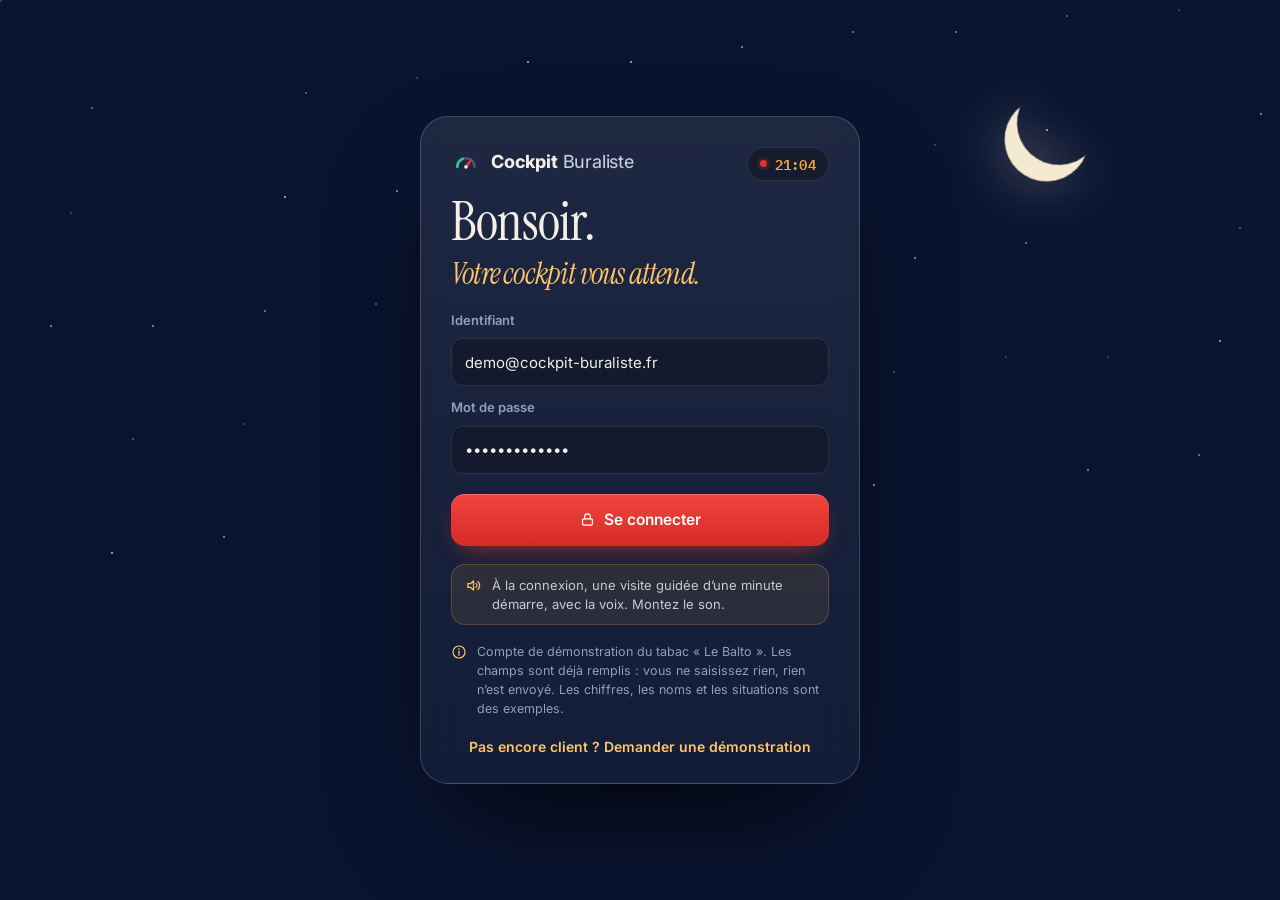
==== commit ba94eca5: "Site et cockpit : visite guidée à la voix, « Essayez le cockpit », plan de vol du cockpit - Visite g" ====
--- a/cockpit.html
+++ b/cockpit.html
@@ -192,13 +192,13 @@
 /* ------------------------------------------------------------------ coque : barre du haut */
 .principal{min-width:0;padding:0 clamp(18px,2.6vw,40px) 64px}
 .tete{position:sticky;top:0;z-index:30;display:flex;align-items:center;gap:12px;height:76px;margin:0 calc(-1 * clamp(18px,2.6vw,40px));padding:0 clamp(18px,2.6vw,40px);transition:background .25s,border-color .25s;border-bottom:1px solid transparent}
-body.defile .tete{background:rgba(9,17,40,.8);backdrop-filter:saturate(1.4) blur(16px);-webkit-backdrop-filter:saturate(1.4) blur(16px);border-bottom-color:rgba(255,255,255,.07)}
+body.page-defilee .tete{background:rgba(9,17,40,.8);backdrop-filter:saturate(1.4) blur(16px);-webkit-backdrop-filter:saturate(1.4) blur(16px);border-bottom-color:rgba(255,255,255,.07)}
 .tete-gauche{display:flex;align-items:center;gap:12px;min-width:0;flex:1}
 .tete-marque{display:none}
 .horloge{display:inline-flex;align-items:center;gap:8px;height:34px;padding:0 12px;border-radius:999px;background:rgba(0,0,0,.28);border:1px solid var(--verre-bord);font:600 14px/1 var(--f-mono);color:var(--ambre);letter-spacing:.02em;flex:none}
 .horloge i{width:7px;height:7px;border-radius:50%;background:var(--rouge);box-shadow:0 0 0 3px rgba(229,50,45,.18);animation:battre 2.4s ease-in-out infinite}
 .tete-titre{font:400 26px/1 var(--f-titre);color:var(--lune);white-space:nowrap;overflow:hidden;text-overflow:ellipsis;opacity:0;transform:translateY(6px);transition:opacity .25s,transform .25s;min-width:0}
-body.defile .tete-titre{opacity:1;transform:none}
+body.page-defilee .tete-titre{opacity:1;transform:none}
 .tete-droite{display:flex;align-items:center;gap:8px}
 .chercher{display:flex;align-items:center;gap:10px;height:40px;width:clamp(190px,22vw,310px);padding:0 10px 0 13px;border-radius:12px;background:rgba(255,255,255,.06);border:1px solid var(--verre-bord);color:var(--lune-3);font-size:14px;transition:background .18s,border-color .18s}
 .chercher:hover{background:rgba(255,255,255,.09);border-color:var(--verre-bord-2);color:var(--lune-2)}
@@ -695,18 +695,59 @@
 .cpt-l .l-mt{grid-row:1/3;grid-column:3}
 .cpt-l.total{border-top:2px solid var(--encre);margin-top:4px;padding-top:14px}
 .cpt-l.total .l-mt{font-size:19px}
-.plan{display:grid;grid-template-columns:380px minmax(0,1fr);gap:20px;align-items:stretch}
+.plan{display:grid;grid-template-columns:400px minmax(0,1fr);gap:20px;align-items:stretch}
 .leviers{display:flex;flex-direction:column;gap:8px}
-.levier{display:grid;grid-template-columns:auto minmax(0,1fr) auto;gap:2px 12px;align-items:center;padding:13px 14px;border-radius:16px;background:rgba(255,255,255,.05);border:1px solid var(--verre-bord);transition:background .2s,border-color .2s}
+.levier{display:flex;flex-direction:column;gap:10px;padding:13px 14px;border-radius:16px;background:rgba(255,255,255,.05);border:1px solid var(--verre-bord);transition:background .2s,border-color .2s}
 .levier.actif{background:rgba(52,196,135,.08);border-color:rgba(52,196,135,.28)}
-.levier .lv-ic{grid-row:1/3;width:34px;height:34px;border-radius:10px;display:grid;place-items:center;background:rgba(255,255,255,.08);color:var(--lune-2)}
+.lv-tete{display:grid;grid-template-columns:auto minmax(0,1fr) auto;gap:2px 12px;align-items:center}
+.lv-tete[data-levier]{cursor:pointer}
+.lv-ic{grid-row:1/3;width:34px;height:34px;border-radius:10px;display:grid;place-items:center;background:rgba(255,255,255,.08);color:var(--lune-2);transition:background .2s,color .2s}
 .levier.actif .lv-ic{background:rgba(52,196,135,.2);color:var(--ok-n)}
-.levier b{font-size:14px;font-weight:650;color:var(--lune);line-height:1.3}
-.levier>span:not(.lv-ic){font-size:12.5px;color:var(--lune-3);line-height:1.35}
-.levier .bascule{grid-row:1/3;grid-column:3}
-.levier.salaire{grid-template-columns:auto minmax(0,1fr)}
-.levier.salaire .curseur{grid-column:1/-1}
-.levier .sal-v{color:var(--ambre-2);font-weight:700}
+.lv-tete b{font-size:14px;font-weight:650;color:var(--lune);line-height:1.3}
+.lv-sous{font-size:12.5px;color:var(--lune-3);line-height:1.35}
+.lv-tete .bascule{grid-row:1/3;grid-column:3}
+.levier .curseur{margin:2px 0 0}
+.levier .sal-v,.levier.actif .ag-ht{color:var(--ambre-2);font-weight:700}
+.levier.salaire .lv-tete{grid-template-columns:auto minmax(0,1fr)}
+.lv-reglages{display:flex;flex-direction:column;gap:12px;padding:12px 0 2px;border-top:1px dashed rgba(255,255,255,.13);animation:bulle .28s var(--ease) both}
+.lv-reglage{display:flex;flex-direction:column;gap:7px;min-width:0}
+.lv-r-lib{font:600 11px/1.2 var(--f-texte);letter-spacing:.1em;text-transform:uppercase;color:var(--lune-4)}
+.puces-m{display:inline-flex;flex-wrap:wrap;align-self:flex-start;max-width:100%;gap:2px;padding:3px;border-radius:11px;background:rgba(0,0,0,.24);border:1px solid var(--verre-bord)}
+.pm{height:29px;padding:0 9px;border-radius:8px;color:var(--lune-2);font-size:12.5px;font-weight:600;white-space:nowrap;transition:background .15s,color .15s,box-shadow .15s}
+.pm:hover{background:rgba(255,255,255,.1);color:#fff}
+.pm[aria-pressed="true"]{background:var(--ambre);color:#1c1204;box-shadow:0 4px 12px -6px rgba(242,166,59,.9)}
+.pm:focus-visible{outline:2px solid var(--ambre-2);outline-offset:2px}
+.lv-curseur{display:flex;align-items:center;gap:14px}
+.lv-curseur .curseur{flex:1;margin:0}
+.lv-curseur b{font:700 13.5px/1 var(--f-texte);color:var(--ambre-2);white-space:nowrap;font-variant-numeric:tabular-nums;min-width:74px;text-align:right}
+.lv-note{font-size:12.5px;line-height:1.5;color:var(--lune-3)}
+.lv-r-lib em{font-style:normal;color:var(--lune-3)}
+.lv-r-lib em::before{content:"·";margin:0 6px;color:var(--lune-4)}
+.puces-m.a-effet .pm{height:auto;min-height:44px;padding:6px 10px 6px;display:flex;flex-direction:column;align-items:center;justify-content:center;gap:4px;line-height:1.1}
+.pm-e{display:inline-flex;align-items:center;gap:4px;font:700 11px/1 var(--f-texte);font-variant-numeric:tabular-nums;color:var(--lune-3)}
+.pm-e::before{content:"";width:6px;height:6px;border-radius:50%;background:var(--d,currentColor)}
+.pm-e.ok{--d:var(--ok-n);color:var(--ok-n)}
+.pm-e.moyen{--d:var(--att-n);color:var(--att-n)}
+.pm-e.ko{--d:var(--ko-n);color:var(--ko-n)}
+.pm[aria-pressed="true"] .pm-e{color:rgba(28,18,4,.8)}
+.pm[aria-pressed="true"] .pm-e.ok{--d:#0f7a4b}
+.pm[aria-pressed="true"] .pm-e.moyen{--d:#8a4f00}
+.pm[aria-pressed="true"] .pm-e.ko{--d:#b0241c}
+.plan-scen{margin:0 0 14px}
+.scen{display:grid;grid-template-columns:repeat(3,minmax(0,1fr));gap:6px}
+.sc{display:flex;flex-direction:column;align-items:flex-start;gap:5px;min-width:0;padding:10px 12px;border-radius:13px;background:rgba(255,255,255,.05);border:1px solid var(--verre-bord);color:var(--lune-2);text-align:left;transition:background .15s,border-color .15s,box-shadow .15s}
+.sc:hover{background:rgba(255,255,255,.09);color:#fff}
+.sc b{font-size:13.5px;font-weight:650;line-height:1.2;color:inherit}
+.sc-v{display:inline-flex;align-items:center;gap:5px;font:700 12px/1 var(--f-texte);font-variant-numeric:tabular-nums;color:var(--lune-3)}
+.sc-v::before{content:"";width:6px;height:6px;border-radius:50%;background:var(--d,var(--lune-4))}
+.sc-v.ok{--d:var(--ok-n)}
+.sc-v.moyen{--d:var(--att-n)}
+.sc-v.ko{--d:var(--ko-n)}
+.sc[aria-pressed="true"]{background:rgba(242,166,59,.14);border-color:rgba(242,166,59,.6);color:#fff}
+.sc[aria-pressed="true"] .sc-v{color:var(--ambre-2)}
+.sc:focus-visible{outline:2px solid var(--ambre-2);outline-offset:2px}
+.sc-perso{margin-top:2px}
+.lv-note b{color:var(--lune);font-weight:650}
 .plan-kpis{display:grid;grid-template-columns:repeat(3,minmax(0,1fr));gap:12px;margin-bottom:12px}
 .plan-kpi{display:flex;flex-direction:column;gap:4px;padding:12px 14px;border-radius:14px;background:var(--papier-blanc);box-shadow:inset 0 0 0 1px var(--papier-trait)}
 .plan-kpi>span{font-size:12.5px;font-weight:600;color:var(--encre-3)}
@@ -1081,6 +1122,66 @@
 .ref-pied{display:flex;flex-wrap:wrap;gap:8px;margin-top:auto;padding-top:16px;border-top:1px solid var(--papier-trait)}
 .ref-pied .pastille{height:28px}
 .papier.colonne,.heros.colonne{display:flex;flex-direction:column}
+/* plan de vol : vos mouvements, la lecture à une date, le résumé */
+.mp{display:flex;flex-direction:column;gap:10px;margin-top:14px;padding-top:14px;border-top:1px solid var(--verre-bord)}
+.mp-tete b{display:block;font-size:14px;font-weight:650;color:var(--lune);margin-bottom:2px}
+.mp-tete span{font-size:12.5px;color:var(--lune-3);line-height:1.4}
+.mp-liste{display:flex;flex-direction:column;gap:6px}
+.mp-l{display:grid;grid-template-columns:auto minmax(0,1fr) auto auto;gap:10px;align-items:center;padding:8px 8px 8px 10px;border-radius:12px;background:rgba(255,255,255,.05);border:1px solid var(--verre-bord);animation:bulle .28s var(--ease) both}
+.mp-ic{width:28px;height:28px;border-radius:8px;display:grid;place-items:center}
+.mp-ic.neg{background:rgba(229,50,45,.16);color:var(--ko-n)}
+.mp-ic.pos{background:rgba(52,196,135,.16);color:var(--ok-n)}
+.mp-ic .ic{width:15px;height:15px}
+.mp-txt{min-width:0}
+.mp-txt b{display:block;font-size:13.5px;font-weight:650;color:var(--lune);line-height:1.3;overflow-wrap:anywhere}
+.mp-txt span{font-size:12px;color:var(--lune-3)}
+.mp-mt{font:700 13.5px/1 var(--f-texte);font-variant-numeric:tabular-nums;white-space:nowrap}
+.mp-mt.negatif{color:var(--ko-n)}
+.mp-mt.positif{color:var(--ok-n)}
+.mp-mt small{font-size:11px;font-weight:600;color:var(--lune-3);margin-left:2px}
+.mp-x{width:30px;height:30px;border-radius:8px;display:grid;place-items:center;color:var(--lune-3)}
+.mp-x:hover{background:rgba(255,255,255,.1);color:#fff}
+.mp-x .ic{width:14px;height:14px}
+.mp-idees{display:flex;flex-wrap:wrap;gap:6px;align-items:center}
+.mp-idees>span{font-size:12px;color:var(--lune-4);margin-right:2px}
+.mp-idees button{min-height:28px;padding:4px 11px;border-radius:999px;border:1px dashed rgba(255,255,255,.24);color:var(--lune-2);font-size:12px;font-weight:550;text-align:left}
+.mp-idees button:hover{border-color:var(--ambre);color:#fff}
+.mp-form{display:flex;flex-direction:column;gap:11px;padding:13px;border-radius:14px;background:rgba(0,0,0,.2);border:1px solid var(--verre-bord-2);animation:bulle .28s var(--ease) both}
+.mp-champs{display:grid;grid-template-columns:minmax(0,1fr) 128px;gap:8px}
+.mp-montant{position:relative}
+.mp-montant .champ{width:100%;padding-right:30px;text-align:right;font-variant-numeric:tabular-nums}
+.mp-montant span{position:absolute;right:12px;top:50%;transform:translateY(-50%);color:var(--lune-3);font-size:14px;pointer-events:none}
+.verre .champ{background:rgba(0,0,0,.28);border-color:var(--verre-bord);color:var(--lune)}
+.verre .champ::placeholder{color:var(--lune-4)}
+.verre .champ:focus{border-color:rgba(242,166,59,.6);box-shadow:0 0 0 4px rgba(242,166,59,.14)}
+.mp-boutons{display:flex;gap:8px;flex-wrap:wrap}
+.mp-erreur{font-size:12.5px;color:var(--ko-n)}
+.bouton.ambre,.verre .bouton.ambre{background:var(--ambre);color:#1c1204;box-shadow:0 10px 22px -12px rgba(242,166,59,.95),inset 0 1px 0 rgba(255,255,255,.35)}
+.bouton.ambre:hover,.verre .bouton.ambre:hover{background:var(--ambre-2);filter:none}
+.plan-date{margin-top:-2px}
+.curseur.date{margin:0;background:linear-gradient(90deg,var(--bleu) calc(var(--p,100%)),var(--papier-3) calc(var(--p,100%)))}
+.curseur.date::-webkit-slider-thumb{background:#111a33;box-shadow:0 0 0 4px rgba(79,124,240,.28),0 2px 8px rgba(0,0,0,.35)}
+.curseur.date::-moz-range-thumb{background:#111a33;box-shadow:0 0 0 4px rgba(79,124,240,.28),0 2px 8px rgba(0,0,0,.35)}
+.plan-date-aide{display:flex;align-items:center;justify-content:center;gap:6px;margin-top:6px;font-size:12px;color:var(--encre-3)}
+.plan-date-aide .ic{width:13px;height:13px}
+.graphe .curseur-g{pointer-events:none}
+.graphe .curseur-g line{stroke:#111a33;stroke-width:1.5;stroke-opacity:.45}
+.graphe .curseur-g circle{fill:#111a33;stroke:var(--papier);stroke-width:3}
+.plan-kpi.lecture-k{background:#111a33;box-shadow:none;color:#fff}
+.plan-kpi.lecture-k>span{color:var(--lune-3)}
+.plan-kpi.lecture-k>span em{font-style:normal;font-weight:500;color:var(--lune-4);margin-left:4px;white-space:nowrap}
+.plan-kpi.lecture-k small{color:var(--lune-3)}
+.plan-kpi small b{font:inherit;font-weight:700;letter-spacing:0}
+.plan-kpi small b.positif{color:var(--ok-n)}
+.plan-kpi small b.negatif{color:#ff8f88}
+.plan-kpi:not(.lecture-k) small b.positif{color:var(--ok)}
+.plan-kpi:not(.lecture-k) small b.negatif{color:var(--ko)}
+.legende .ligne-cle.tirets{background:repeating-linear-gradient(90deg,var(--encre-4) 0 5px,transparent 5px 9px)!important}
+.plan-resume{display:none}
+@media (min-width:1121px) and (min-height:820px){
+  .plan{align-items:start}
+  .plan>.plan-carte{position:sticky;top:86px}
+}
 .mini-stats{display:grid;grid-template-columns:repeat(3,minmax(0,1fr));gap:10px;margin-top:16px}
 .mini-stats>div{display:flex;flex-direction:column;gap:3px;padding:11px 13px;border-radius:12px;background:var(--papier-blanc);box-shadow:inset 0 0 0 1px var(--papier-trait);min-width:0}
 .mini-stats span{font-size:12px;font-weight:600;color:var(--encre-3)}
@@ -1175,6 +1276,9 @@
   .boite{grid-template-columns:minmax(0,1fr)}
   .lecteur{display:none}
   .grille>.s4:nth-child(3):last-child{grid-column:1/-1}
+  .plan-resume{position:sticky;bottom:12px;z-index:3;display:flex;align-items:center;flex-wrap:wrap;gap:6px 14px;margin:14px -6px -6px;padding:10px 12px;border-radius:16px;background:rgba(9,16,38,.94);border:1px solid var(--verre-bord-2);box-shadow:0 18px 40px -18px rgba(0,0,0,.95);font-size:13px;color:var(--lune-3);backdrop-filter:blur(12px);-webkit-backdrop-filter:blur(12px)}
+  .plan-resume b{color:#fff;font-weight:700;font-variant-numeric:tabular-nums}
+  .plan-resume .ciel-n{height:28px;font-size:12.5px;padding:0 10px}
   .plan{grid-template-columns:minmax(0,1fr)}
   .sem-corps{grid-template-columns:minmax(0,1fr)}
   .duo{grid-template-columns:minmax(0,1fr)}
@@ -1201,7 +1305,7 @@
   .cote{display:none}
   .principal{padding:0 16px calc(104px + env(safe-area-inset-bottom,0px))}
   .tete{height:64px;margin:0 -16px;padding:0 16px;gap:8px}
-  body.defile .tete{background:rgba(9,17,40,.86)}
+  body.page-defilee .tete{background:rgba(9,17,40,.86)}
   .tete-marque{display:flex;align-items:center;gap:9px;min-width:0}
   .tete-marque .jauge-logo{width:28px;height:28px}
   .tete-titre{display:none}
@@ -1243,6 +1347,8 @@
   .puces-resume>span{flex:none}
   .boite .outils select.champ{flex:1 1 100%}
   .ratio-l{flex-wrap:wrap;row-gap:6px}
+  .plan-resume{bottom:calc(86px + env(safe-area-inset-bottom,0px))}
+  .mp-champs{grid-template-columns:minmax(0,1fr) 112px}
   .col-gestes .gestes{display:flex}
   .col-gestes .geste{grid-template-columns:auto minmax(0,1fr) auto;align-items:center}
   .col-gestes .g-coche{grid-row:1/3}
@@ -1315,6 +1421,104 @@
   .split-leg{gap:10px 12px}
 }
 
+/* ------------------------------------------------------------------ visite guidée : la voix prend la main une minute */
+.cote-visite{display:flex;align-items:center;gap:11px;width:100%;padding:10px 12px;border-radius:16px;background:var(--verre);border:1px solid var(--verre-bord);color:var(--lune);text-align:left;transition:background .15s,border-color .15s}
+.cote-visite:hover{background:var(--verre-2);border-color:var(--verre-bord-2)}
+.cote-visite .cv-ic{display:grid;place-items:center;width:32px;height:32px;flex:none;border-radius:50%;background:var(--ambre);color:#1c1204;box-shadow:0 8px 18px -10px rgba(242,166,59,.9)}
+.cote-visite .cv-ic .ic{width:14px;height:14px;margin-left:2px}
+.cote-visite b{display:block;font-size:13px;font-weight:650;line-height:1.3}
+.cote-visite small{display:block;font-size:12px;color:var(--lune-3);line-height:1.35}
+.cx-visite{display:flex;gap:10px;align-items:flex-start;padding:11px 13px;border-radius:14px;background:rgba(242,166,59,.1);border:1px solid rgba(242,166,59,.24);font-size:13px;line-height:1.45;color:var(--lune-2)}
+.cx-visite .ic{width:17px;height:17px;margin-top:1px;color:var(--ambre-2)}
+
+body.en-visite{overflow-anchor:none}
+body.en-visite .toast{display:none}
+.vi-st-l{display:block}
+.visite{position:fixed;inset:0;z-index:200;pointer-events:none}
+.vi-capte{position:absolute;inset:0;pointer-events:auto;cursor:pointer;background:transparent;-webkit-tap-highlight-color:transparent}
+.vi-voile{position:absolute;left:0;top:0;width:0;height:0;border-radius:20px;pointer-events:none;box-shadow:0 0 0 200vmax rgba(3,7,18,.3);transition:box-shadow .6s var(--ease)}
+.vi-voile.on{box-shadow:0 0 0 200vmax rgba(3,7,18,.56)}
+.vi-voile::after{content:"";position:absolute;inset:-2px;border-radius:inherit;border:2px solid var(--ambre-2);opacity:0;transition:opacity .35s}
+.vi-voile.on::after{opacity:1;animation:vi-pouls 2.4s ease-in-out infinite}
+.visite.finie .vi-voile{box-shadow:0 0 0 200vmax rgba(3,7,18,.64)}
+.visite.finie .vi-voile::after{opacity:0}
+@keyframes vi-pouls{0%,100%{box-shadow:0 0 0 0 rgba(255,197,107,.42)}50%{box-shadow:0 0 0 9px rgba(255,197,107,0)}}
+
+.vi-bas{position:absolute;left:50%;bottom:calc(24px + env(safe-area-inset-bottom,0px));transform:translateX(-50%);width:min(900px,calc(100% - 32px));display:flex;flex-direction:column;align-items:center;gap:10px;pointer-events:none;animation:vi-monter .5s var(--ease) both}
+.visite.finie .vi-bas{display:none}
+.vi-st{max-width:100%;min-height:calc(1.38em + 25px);padding:12px 22px 13px;border-radius:16px;background:rgba(5,10,24,.8);backdrop-filter:blur(14px) saturate(1.3);-webkit-backdrop-filter:blur(14px) saturate(1.3);color:#fff;font:600 clamp(17px,1.75vw,22px)/1.38 var(--f-texte);letter-spacing:-.006em;text-align:center;text-wrap:balance;box-shadow:0 24px 60px -24px rgba(0,0,0,.95);pointer-events:auto}
+.vi-st:empty{visibility:hidden}
+.vm{opacity:.38;transition:opacity .16s linear}
+.vm.dit{opacity:1}
+.vi-barre{display:flex;align-items:center;gap:4px;max-width:100%;padding:5px 5px 5px 14px;border-radius:999px;background:rgba(10,18,42,.92);border:1px solid var(--verre-bord-2);box-shadow:var(--ombre-verre);backdrop-filter:blur(16px);-webkit-backdrop-filter:blur(16px);pointer-events:auto}
+.vi-nom{display:flex;align-items:center;gap:8px;margin-right:6px;font-size:12.5px;font-weight:650;color:var(--lune-2);white-space:nowrap}
+.vi-onde{display:flex;align-items:center;gap:2px;height:14px}
+.vi-onde i{display:block;width:3px;height:14px;border-radius:2px;background:var(--ambre-2);transform-origin:center;animation:vi-onde .9s ease-in-out infinite}
+.vi-onde i:nth-child(2){animation-delay:-.3s}
+.vi-onde i:nth-child(3){animation-delay:-.55s}
+.vi-onde i:nth-child(4){animation-delay:-.15s}
+.visite.pause .vi-onde i,.visite.muet .vi-onde i{animation-play-state:paused;transform:scaleY(.35)}
+@keyframes vi-onde{0%,100%{transform:scaleY(.35)}50%{transform:scaleY(1)}}
+.vi-btn{display:flex;align-items:center;justify-content:center;gap:7px;min-width:36px;height:36px;padding:0 9px;border-radius:999px;color:var(--lune);transition:background .15s,color .15s}
+.vi-btn:hover{background:var(--verre-3)}
+.vi-btn .ic{width:17px;height:17px}
+.vi-son-txt{display:none;font-size:12.5px;font-weight:650;white-space:nowrap}
+.visite.sans-son .vi-son{background:var(--ambre);color:#1c1204;padding:0 13px 0 11px}
+.visite.sans-son .vi-son-txt{display:inline}
+.vi-chaps{display:flex;gap:6px;margin:0 8px 0 6px}
+.vi-chap{display:flex;flex-direction:column;gap:5px;width:70px;font-size:11px;font-weight:650;line-height:1;color:var(--lune-4);white-space:nowrap;transition:color .25s}
+.vi-chap.on,.vi-chap.vu{color:var(--lune-2)}
+.vi-chap.on{color:#fff}
+.vi-chap b{display:block;height:3px;border-radius:2px;background:var(--verre-3);overflow:hidden}
+.vi-chap i{display:block;width:100%;height:100%;border-radius:inherit;background:var(--ambre-2);transform:scaleX(0);transform-origin:left center}
+.vi-fermer{display:flex;align-items:center;gap:6px;height:36px;padding:0 13px 0 15px;border-radius:999px;background:var(--lune);color:var(--encre);font-size:13px;font-weight:650;white-space:nowrap;transition:background .15s}
+.vi-fermer:hover{background:#fff}
+.vi-fermer .ic{width:15px;height:15px;stroke-width:2.2}
+.vi-reprise{position:absolute;left:50%;top:44%;transform:translate(-50%,-50%);display:flex;align-items:center;gap:12px;height:64px;padding:0 26px 0 20px;border-radius:999px;background:rgba(255,253,248,.96);color:var(--encre);font-size:16px;font-weight:650;pointer-events:auto;box-shadow:0 30px 70px -20px rgba(0,0,0,.85);animation:apparaitre .3s var(--ease) both}
+.vi-reprise .ic{width:24px;height:24px}
+.vi-clic{position:absolute;width:46px;height:46px;margin:-23px 0 0 -23px;border-radius:50%;border:2px solid var(--ambre-2);background:rgba(255,197,107,.22);pointer-events:none;animation:vi-clic .85s var(--ease) both}
+@keyframes vi-clic{0%{transform:scale(.35);opacity:0}25%{opacity:1}100%{transform:scale(1.5);opacity:0}}
+@keyframes vi-monter{from{opacity:0;transform:translate(-50%,16px)}to{opacity:1;transform:translate(-50%,0)}}
+
+.vi-fin{position:absolute;left:50%;top:50%;transform:translate(-50%,-50%);width:min(460px,calc(100% - 32px));padding:30px 28px 24px;border-radius:26px;background:var(--papier);color:var(--encre);text-align:center;pointer-events:auto;box-shadow:var(--ombre-haute);animation:apparaitre .45s var(--ease) both}
+.vi-fin-ic{display:grid;place-items:center;width:50px;height:50px;margin:0 auto 14px;border-radius:50%;background:var(--ok-fond);color:var(--ok)}
+.vi-fin-ic .ic{width:24px;height:24px;stroke-width:2.2}
+.vi-fin h2{font:400 40px/1.04 var(--f-titre);letter-spacing:-.01em}
+.vi-fin p{max-width:36ch;margin:10px auto 0;color:var(--encre-2);font-size:15px;line-height:1.5}
+.vi-fin-actions{display:flex;flex-wrap:wrap;justify-content:center;gap:10px;margin-top:22px}
+.vi-fin-actions .bouton{height:46px;padding:0 18px}
+.vi-lien{display:inline-block;margin-top:18px;font-size:13.5px;font-weight:600;color:var(--lien);text-decoration:underline;text-decoration-thickness:1px;text-underline-offset:3px}
+
+@media (min-width:761px){
+  .visite.bas-gauche .vi-bas{left:clamp(16px,2.4vw,32px);transform:none;width:min(760px,calc(100% - 500px));align-items:flex-start;animation:none}
+  .visite.bas-gauche .vi-st{text-align:left}
+}
+@media (max-width:1100px){
+  .vi-chap{width:54px}
+}
+@media (max-width:760px){
+  .vi-bas{bottom:calc(88px + env(safe-area-inset-bottom,0px));width:calc(100% - 20px);gap:8px}
+  .vi-st{min-height:calc(2.7em + 20px);display:flex;align-items:center;justify-content:center;padding:10px 14px;border-radius:14px;font-size:16.5px;line-height:1.35}
+  .vi-barre{width:100%;padding:4px 4px 4px 12px;gap:2px}
+  .vi-nom{margin-right:2px}
+  .vi-nom-txt{display:none}
+  .vi-chaps{flex:1;min-width:0;gap:4px;margin:0 6px}
+  .vi-chap{flex:1;width:auto;min-width:0}
+  .vi-chap>span{display:none}
+  .visite.sans-son .vi-chaps{display:none}
+  .vi-fermer{padding:0 12px}
+  .vi-fin{padding:26px 20px 20px}
+  .vi-fin h2{font-size:36px}
+  .vi-fin-actions .bouton{flex:1 1 100%}
+}
+@media (prefers-reduced-motion:reduce){
+  .vi-bas,.vi-fin,.vi-reprise{animation:none}
+  .vi-voile{transition:none}
+  .vi-voile.on::after{animation:none}
+  .vi-onde i{animation:none;transform:scaleY(.6)}
+  .vm{transition:none}
+}
+
 </style>
 </head>
 <body>
@@ -1359,6 +1563,10 @@
 <symbol id="i-envoyer" viewBox="0 0 24 24"><path d="M4 12.5L20 4l-5.5 16-3.5-6.5z"/><path d="M11 13.5L20 4"/></symbol>
 <symbol id="i-etincelles" viewBox="0 0 24 24"><path d="M11 3.5l1.7 4.8 4.8 1.7-4.8 1.7L11 16.5l-1.7-4.8L4.5 10l4.8-1.7z"/><path d="M18 14.5l.8 2.2 2.2.8-2.2.8-.8 2.2-.8-2.2-2.2-.8 2.2-.8z"/></symbol>
 <symbol id="i-onde" viewBox="0 0 24 24"><path d="M3.5 12h1.5M7.5 8.5v7M11.5 5v14M15.5 9v6M19.5 11v2"/></symbol>
+<symbol id="i-pause" viewBox="0 0 24 24"><path d="M9 5.5v13M15 5.5v13" stroke-width="2.6"/></symbol>
+<symbol id="i-lecture" viewBox="0 0 24 24"><path d="M8.5 5.8v12.4a.8.8 0 0 0 1.2.7l9.6-6.2a.8.8 0 0 0 0-1.4L9.7 5.1a.8.8 0 0 0-1.2.7z" fill="currentColor"/></symbol>
+<symbol id="i-haut-parleur" viewBox="0 0 24 24"><path d="M4 9.5h3.5L12 5.5v13l-4.5-4H4z"/><path d="M15.5 9a4 4 0 0 1 0 6M18.2 6.4a7.6 7.6 0 0 1 0 11.2"/></symbol>
+<symbol id="i-muet" viewBox="0 0 24 24"><path d="M4 9.5h3.5L12 5.5v13l-4.5-4H4z"/><path d="M16 9.5l5 5M21 9.5l-5 5"/></symbol>
 <symbol id="i-recrue" viewBox="0 0 24 24"><circle cx="10" cy="8" r="3.6"/><path d="M3.5 20a6.5 6.5 0 0 1 13 0"/><path d="M19 7.5v6M16 10.5h6"/></symbol>
 <symbol id="i-personne" viewBox="0 0 24 24"><circle cx="12" cy="8" r="3.6"/><path d="M5 20a7 7 0 0 1 14 0"/></symbol>
 <symbol id="i-euro" viewBox="0 0 24 24"><path d="M17.5 6.5a7 7 0 1 0 0 11"/><path d="M4.5 10h9M4.5 14h9"/></symbol>
@@ -1380,6 +1588,7 @@
 <symbol id="i-clavier" viewBox="0 0 24 24"><rect x="2.5" y="6" width="19" height="12" rx="2"/><path d="M6 10h.01M9.5 10h.01M13 10h.01M16.5 10h.01M7.5 14h9" stroke-width="2"/></symbol>
 <symbol id="i-pin" viewBox="0 0 24 24"><path d="M12 21s-6.5-5.6-6.5-11a6.5 6.5 0 0 1 13 0C18.5 15.4 12 21 12 21z"/><circle cx="12" cy="10" r="2.4"/></symbol>
 <symbol id="i-lune" viewBox="0 0 24 24"><path d="M20 14.5A8 8 0 1 1 9.5 4a6.5 6.5 0 0 0 10.5 10.5z"/></symbol>
+<symbol id="i-ajout" viewBox="0 0 24 24"><path d="M12 5v14M5 12h14"/></symbol>
 <symbol id="i-cadeau" viewBox="0 0 24 24"><rect x="3.5" y="8.5" width="17" height="4" rx="1"/><path d="M5 12.5v8h14v-8M12 8.5v12"/><path d="M12 8.5S10.5 4 8.2 4.5c-1.8.4-1.6 3 .3 4M12 8.5s1.5-4.5 3.8-4c1.8.4 1.6 3-.3 4"/></symbol>
 </svg>
 <div id="connexion" class="connexion" hidden></div>
@@ -1451,14 +1660,26 @@
 const MEM = lire();
 
 /* ------------------------------------------------------------------ état */
-const PLAN_DEFAUT = { embauche: true, credit: true, salaire: 2000, cbd: false, agencement: false };
+// le plan de départ : chaque décision a sa date (mois 0 = octobre … 6 = avril) et son montant
+function planDefaut() {
+  return { embauche: true, embaucheMois: 1, credit: true, creditMois: 2, salaire: 2000, salaireMois: 3, cbd: false, cbdMois: 1, cbdStock: 6000,
+    agencement: false, agencementMois: 4, agencementHT: 40000, agencementPret: false, aide: true, aideMois: 6, mouvements: [], lecture: 13 };
+}
+function nettoyerPlan(m) {
+  const p = Object.assign(planDefaut(), m && typeof m === 'object' ? m : {});
+  p.mouvements = Array.isArray(p.mouvements) ? p.mouvements.filter((x) => x && typeof x.montant === 'number' && isFinite(x.montant) && x.mois >= 0 && x.mois <= 6).slice(0, 8) : [];
+  p.lecture = Math.max(0, Math.min(13, Math.round(+p.lecture || 0)));
+  return p;
+}
+const PLAN_DEFAUT = planDefaut();
 function lireSession() { try { return sessionStorage.getItem('cockpit-connecte') === '1'; } catch (e) { return false; } }
 const ETAT = {
   route: 'cockpit',
   connecte: lireSession(),
   faits: MEM.faits || {},
   traitees: MEM.traitees || {},
-  plan: Object.assign({}, PLAN_DEFAUT, MEM.plan || {}),
+  plan: nettoyerPlan(MEM.plan),
+  planForm: { ouvert: false, lib: '', montant: '', sens: 'depense', mois: 3, freq: 'une' },
   commande: MEM.commande || {},
   tabTreso: 'semaine',
   mvt: { compte: 'tous', cat: 'toutes', statut: 'tous', q: '', n: 60, tri: 'date', sens: -1 },
@@ -1544,24 +1765,60 @@
   axe: ['oct.', 'nov.', 'déc.', 'janv.', 'févr.', 'mars', 'avr.'],
 };
 const LEVIERS = [
-  { cle: 'embauche', titre: 'Embaucher pour fermer à 23\u00a0h', sous: 'Dès novembre : salaire et charges, moins les ventes du soir' },
-  { cle: 'credit', titre: 'Solder le crédit restant', sous: '7 200 €, fin décembre ; 620 € par mois en moins ensuite' },
-  { cle: 'salaire', titre: 'Votre salaire de gérant', sous: 'Dès janvier' },
-  { cle: 'cbd', titre: 'Agrandir le rayon CBD', sous: '6 000 € de stock en novembre, marge qui monte ensuite' },
-  { cle: 'agencement', titre: 'Refaire l’agencement', sous: '40 000 € HT en février' },
+  { cle: 'embauche', titre: 'Embaucher pour fermer à 23\u00a0h' },
+  { cle: 'credit', titre: 'Solder le crédit restant' },
+  { cle: 'salaire', titre: 'Votre salaire de gérant' },
+  { cle: 'cbd', titre: 'Agrandir le rayon CBD' },
+  { cle: 'agencement', titre: 'Refaire l’agencement' },
 ];
+const MOIS_PLAN = ['oct.', 'nov.', 'déc.', 'janv.', 'févr.', 'mars', 'avr.'];
+const MOIS_PLAN_L = ['octobre', 'novembre', 'décembre', 'janvier', 'février', 'mars', 'avril'];
+const kMi = (m) => Math.max(1, 2 * m);   // la quinzaine du 15 du mois
+const kFin = (m) => 2 * m + 1;           // la quinzaine de fin de mois
+const RAMPE_CBD = [0, 0, 300, 450, 600, 750, 900, 1000, 1100];
+const FACTEUR_CBD = { 3000: 0.55, 6000: 1, 9000: 1.4 };
+const capitalCredit = (m) => 7200 - 600 * (m - 2);          // reste dû à la fin du mois m (7 200 € fin décembre)
+const tvaAgencement = (ht) => Math.round(ht * 0.2);
+const aideAgencement = (ht) => Math.min(33000, Math.round(ht * 0.3));
+const moisAide = (p) => Math.max(p.aideMois, p.agencementMois + 1);   // l'aide est versée après les travaux
+function mensualitePret(capital, taux = 0.045, mois = 60) { const i = taux / 12; return capital * i / (1 - Math.pow(1 + i, -mois)); }
+// ce que chaque décision ajoute ou retire à la quinzaine k : [famille, libellé, euros]
+function contributionsPlan(p, k) {
+  const L = [];
+  if (p.embauche) { const k0 = kMi(p.embaucheMois); if (k === k0 || k === k0 + 1) L.push(['embauche', 'Embauche', -600]); else if (k > k0 + 1) L.push(['embauche', 'Embauche', -150]); }
+  if (p.credit) { const kf = kFin(p.creditMois); if (k === kf) L.push(['credit', 'Crédit soldé', -capitalCredit(p.creditMois)]); else if (k > kf) L.push(['credit', 'Échéance de prêt en moins', 310]); }
+  if (p.salaire && k >= kMi(p.salaireMois)) L.push(['salaire', 'Votre salaire', -p.salaire / 2]);
+  if (p.cbd) {
+    const j = k - kMi(p.cbdMois), f = FACTEUR_CBD[p.cbdStock] || p.cbdStock / 6000;
+    if (j === 0) L.push(['cbd', 'Stock CBD', -p.cbdStock]);
+    else if (j >= 2) L.push(['cbd', 'Marge CBD en plus', Math.round(RAMPE_CBD[Math.min(j, RAMPE_CBD.length - 1)] * f)]);
+  }
+  if (p.agencement) {
+    const k0 = kMi(p.agencementMois), ht = p.agencementHT, tva = tvaAgencement(ht);
+    if (p.agencementPret) {
+      if (k === k0) L.push(['agencement', 'Agencement : apport et TVA', -(Math.round(ht * 0.2) + tva)]);
+      if (k >= k0 + 2) L.push(['agencement', 'Échéance du prêt', -Math.round(mensualitePret(ht * 0.8) / 2)]);
+    } else if (k === k0) L.push(['agencement', 'Agencement, TTC', -(ht + tva)]);
+    if (k === k0 + 3) L.push(['agencement', 'TVA récupérée', tva]);
+    if (k >= k0 + 2) L.push(['agencement', 'Ventes en plus après travaux', Math.round(200 * ht / 40000)]);
+    const ma = moisAide(p);
+    if (p.aide && ma <= 6 && k === kMi(ma)) L.push(['aide', 'Aide de la douane', aideAgencement(ht)]);
+  }
+  (p.mouvements || []).forEach((m) => {
+    const k0 = kMi(m.mois);
+    if (m.freq === 'mois' ? k >= k0 : k === k0) L.push(['mouvements', m.lib, m.freq === 'mois' ? m.montant / 2 : m.montant]);
+  });
+  return L;
+}
 function calculPlan(p = ETAT.plan) {
   const pts = [SIM.depart];
   const det = [];
   let v = SIM.depart;
   for (let k = 1; k <= 13; k++) {
-    const x = { base: SIM.base[k - 1], embauche: 0, credit: 0, salaire: 0, cbd: 0, agencement: 0 };
-    if (p.embauche) x.embauche = k === 2 || k === 3 ? -600 : k >= 4 ? -150 : 0;
-    if (p.credit) x.credit = k === 5 ? -7200 : k >= 6 ? 310 : 0;
-    if (k >= 6) x.salaire = -p.salaire / 2;
-    if (p.cbd) x.cbd = (k === 2 ? -6000 : 0) + SIM.cbd[k - 1];
-    if (p.agencement) x.agencement = k === 8 ? -40000 : k >= 10 ? 200 : 0;
-    const d = x.base + x.embauche + x.credit + x.salaire + x.cbd + x.agencement;
+    const lignes = contributionsPlan(p, k);
+    const x = { base: SIM.base[k - 1], embauche: 0, credit: 0, salaire: 0, cbd: 0, agencement: 0, aide: 0, mouvements: 0, lignes };
+    lignes.forEach((l) => { x[l[0]] += l[2]; });
+    const d = x.base + lignes.reduce((t, l) => t + l[2], 0);
     v += d;
     pts.push(v);
     det.push(Object.assign(x, { total: d, solde: v }));
@@ -1572,6 +1829,25 @@
   const ciel = niveau === 'ok' ? 'Ciel dégagé jusqu’en avril' : (niveau === 'moyen' ? 'Turbulences en ' : 'Alerte en ') + SIM.mois[kb];
   const manque = Math.max(0, SIM.seuil - bas);
   return { pts, det, bas, kb, niveau, ciel, fin: pts[13], manque };
+}
+// la référence : sans rien changer (pas d'embauche, pas de salaire, crédit payé jusqu'au bout)
+const PLAN_REF = calculPlan(Object.assign(planDefaut(), { embauche: false, credit: false, salaire: 0, cbd: false, agencement: false }));
+// les événements posés sur la courbe, dans l'ordre du temps
+function evenementsPlan(p = ETAT.plan) {
+  const a = [];
+  if (p.embauche) a.push({ i: kMi(p.embaucheMois), txt: 'Nouvelle recrue, on ferme à 23\u00a0h', sous: 'dès ' + MOIS_PLAN_L[p.embaucheMois] });
+  if (p.cbd) a.push({ i: kMi(p.cbdMois), txt: 'Rayon CBD agrandi : ' + eur(p.cbdStock * 100) + ' de stock', sous: 'en ' + MOIS_PLAN_L[p.cbdMois] });
+  if (p.credit) a.push({ i: kFin(p.creditMois), txt: 'Crédit soldé : ' + eur(capitalCredit(p.creditMois) * 100), sous: 'fin ' + MOIS_PLAN_L[p.creditMois] });
+  if (p.salaire) a.push({ i: kMi(p.salaireMois), txt: 'Vous vous versez ' + eur(p.salaire * 100), sous: 'par mois, dès ' + MOIS_PLAN_L[p.salaireMois] });
+  if (p.agencement) {
+    const k0 = kMi(p.agencementMois), ht = p.agencementHT;
+    a.push({ i: k0, txt: 'Agencement : ' + eur(ht * 100) + ' HT', sous: 'en ' + MOIS_PLAN_L[p.agencementMois] + (p.agencementPret ? ', prêt sur 5 ans' : ', payé comptant') });
+    if (k0 + 3 <= 13) a.push({ i: k0 + 3, txt: 'TVA de l’agencement récupérée : ' + eur(tvaAgencement(ht) * 100), sous: 'fin ' + MOIS_PLAN_L[p.agencementMois + 1] });
+    const ma = moisAide(p);
+    if (p.aide && ma <= 6) a.push({ i: kMi(ma), txt: 'Aide de la douane reçue : ' + eur(aideAgencement(ht) * 100), sous: 'en ' + MOIS_PLAN_L[ma] });
+  }
+  (p.mouvements || []).forEach((m) => a.push({ i: kMi(m.mois), txt: m.lib + ' : ' + eur(m.montant * 100, false, true) + (m.freq === 'mois' ? ' par mois' : ''), sous: (m.freq === 'mois' ? 'dès ' : 'en ') + MOIS_PLAN_L[m.mois] }));
+  return a.sort((u, v) => u.i - v.i);
 }
 
 /* ------------------------------------------------------------------ indicateurs */
@@ -1741,7 +2017,7 @@
   const W = o.w || 760, H = o.h || 260;
   const mg = { g: o.margeG != null ? o.margeG : 54, d: o.margeD != null ? o.margeD : 74, h: o.margeH != null ? o.margeH : 20, b: o.margeB != null ? o.margeB : 30 };
   const vals = o.pts.map((p) => p.v);
-  const extra = (o.seuils || []).map((s) => s.v);
+  const extra = (o.seuils || []).map((s) => s.v).concat(o.fantome ? o.fantome.vals : []);
   const e = echelle(Math.min(o.min != null ? o.min : 0, ...vals, ...extra), Math.max(...vals, ...extra) * 1.06, o.nTicks || 4);
   const n = o.pts.length;
   const X = (i) => mg.g + (i / Math.max(1, n - 1)) * (W - mg.g - mg.d);
@@ -1760,41 +2036,58 @@
   (o.seuils || []).forEach((sl) => {
     s += '<line class="' + (sl.cls || 'seuil') + '" x1="' + mg.g + '" x2="' + (W - mg.d) + '" y1="' + f1(Y(sl.v)) + '" y2="' + f1(Y(sl.v)) + '"/>';
     s += o.seuilsDedans || mg.d < 70
-      ? '<text x="' + (mg.g + 8) + '" y="' + f1(Y(sl.v) + (sl.dessous ? 15 : -6)) + '" class="' + (sl.txtCls || 'moyen') + '">' + esc(sl.lib) + '</text>'
+      ? '<text x="' + (o.seuilsFin ? W - mg.d - 6 : mg.g + 8) + '" y="' + f1(Y(sl.v) + (sl.dessous ? 15 : -6)) + '"' + (o.seuilsFin ? ' text-anchor="end"' : '') + ' class="' + (sl.txtCls || 'moyen') + '">' + esc(sl.lib) + '</text>'
       : '<text x="' + (W - mg.d + 8) + '" y="' + f1(Y(sl.v) + 4) + '" class="' + (sl.txtCls || 'moyen') + '">' + esc(sl.lib) + '</text>';
   });
   if (o.aire !== false) {
     s += '<path class="g-aire" d="' + segment(P, T, 0, pf, lisse) + 'L' + f1(P[pf][0]) + ',' + f1(base) + 'L' + f1(P[0][0]) + ',' + f1(base) + 'Z" fill="url(#ga-' + id + ')"/>';
     if (pf < n - 1) s += '<path class="g-aire" d="' + segment(P, T, pf, n - 1, lisse) + 'L' + f1(P[n - 1][0]) + ',' + f1(base) + 'L' + f1(P[pf][0]) + ',' + f1(base) + 'Z" fill="url(#ga-' + id + ')" opacity=".45"/>';
   }
+  if (o.fantome) {
+    const PF = o.fantome.vals.map((v, i) => [X(i), Y(v)]);
+    s += '<path class="g-fondu fantome" d="' + segment(PF, tangentes(PF), 0, n - 1, lisse) + '" fill="none" stroke="var(--encre-4)" stroke-width="2" stroke-dasharray="5 5" stroke-linecap="round"/>';
+  }
   s += '<path class="g-trace" pathLength="1" d="' + segment(P, T, 0, pf, lisse) + '" fill="none" stroke="' + coul + '" stroke-width="' + (o.epaisseur || 2.6) + '" stroke-linejoin="round" stroke-linecap="round"/>';
   if (pf < n - 1) s += '<path class="g-fondu" d="' + segment(P, T, pf, n - 1, lisse) + '" fill="none" stroke="' + coul + '" stroke-width="' + (o.epaisseur || 2.6) + '" stroke-dasharray="6 5" stroke-linecap="round"/>';
   (o.axeX || []).forEach((a) => { s += '<text x="' + f1(X(a.i)) + '" y="' + (H - 9) + '" text-anchor="' + (a.ancre || 'middle') + '">' + esc(a.lib) + '</text>'; });
   (o.marques || []).forEach((m, k) => {
-    s += '<circle class="g-point" style="--d:' + (1.1 + k * 0.12) + 's" cx="' + f1(X(m.i)) + '" cy="' + f1(Y(o.pts[m.i].v)) + '" r="5" fill="' + (m.coul || coul) + '" stroke="var(--papier)" stroke-width="2.5"/>';
-    if (m.lib) s += '<text class="g-fondu ' + (m.cls || 'fort') + '" x="' + f1(X(m.i) + (m.dx || 0)) + '" y="' + f1(Y(o.pts[m.i].v) + (m.dy || -12)) + '" text-anchor="' + (m.ancre || 'middle') + '">' + esc(m.lib) + '</text>';
+    const ym = Y(o.pts[m.i].v);
+    if (m.eviter) {   // un événement occupe le dessus du point : l'étiquette passe dessous, ou sur le côté
+      if (ym + 24 < H - mg.b - 6) { m.dy = 20; m.dx = 0; m.ancre = m.i === 0 ? 'start' : m.i === n - 1 ? 'end' : 'middle'; }
+      else { m.dy = 4; m.dx = m.i >= n - 2 ? -12 : 12; m.ancre = m.i >= n - 2 ? 'end' : 'start'; }
+    }
+    s += '<circle class="g-point" style="--d:' + (1.1 + k * 0.12) + 's" cx="' + f1(X(m.i)) + '" cy="' + f1(ym) + '" r="5" fill="' + (m.coul || coul) + '" stroke="var(--papier)" stroke-width="2.5"/>';
+    if (m.lib) s += '<text class="g-fondu ' + (m.cls || 'fort') + '" x="' + f1(X(m.i) + (m.dx || 0)) + '" y="' + f1(ym + (m.dy || -12)) + '" text-anchor="' + (m.ancre || 'middle') + '">' + esc(m.lib) + '</text>';
   });
   const fin = n - 1;
   if (o.pointFinal !== false) {
     s += '<circle class="g-point" cx="' + f1(X(fin)) + '" cy="' + f1(Y(o.pts[fin].v)) + '" r="5.5" fill="' + coul + '" stroke="var(--papier)" stroke-width="2.5"/>';
     if (o.finLib !== false) s += '<text class="g-fondu fort grand" x="' + f1(X(fin) + 10) + '" y="' + f1(Y(o.pts[fin].v) + 4) + '">' + esc(o.finLib || keur(o.pts[fin].v)) + '</text>';
   }
-  // événements : une pastille numérotée posée sur la courbe, expliquée sous le graphique
-  const pile = {};
-  (o.evenements || []).forEach((ev, k) => {
-    const x = X(ev.i), y = Y(o.pts[ev.i].v), rang = pile[ev.i] || 0;
-    pile[ev.i] = rang + 1;
-    const yb = Math.max(14, y - 24 - rang * 27);
-    s += '<g class="g-point" style="--d:' + (1.15 + k * 0.14) + 's"><line x1="' + f1(x) + '" x2="' + f1(x) + '" y1="' + f1(y - 5) + '" y2="' + f1(yb + 10) + '" stroke="#111a33" stroke-width="1.6"/>' +
-      '<circle cx="' + f1(x) + '" cy="' + f1(y) + '" r="4.5" fill="#111a33" stroke="var(--papier)" stroke-width="2"/>' +
-      '<circle cx="' + f1(x) + '" cy="' + f1(yb) + '" r="11" fill="#111a33" stroke="var(--papier)" stroke-width="2"/><text class="evt-n" x="' + f1(x) + '" y="' + f1(yb + 4) + '" text-anchor="middle">' + ev.n + '</text></g>';
-  });
+  // événements : des pastilles numérotées sur un rail au-dessus de la courbe, reliées à leur quinzaine
+  const evs = o.evenements || [];
+  if (evs.length) {
+    const R = 11, pasR = 2 * R + 3, yRail = Math.max(R + 2, mg.h - R - 5), maxX = W - mg.d + 6;
+    const xs = [];
+    evs.forEach((ev, k) => { let x = X(ev.i); if (k && x < xs[k - 1] + pasR) x = xs[k - 1] + pasR; xs.push(x); });
+    if (xs[xs.length - 1] > maxX) { xs[xs.length - 1] = maxX; for (let k = xs.length - 2; k >= 0; k--) xs[k] = Math.min(xs[k], xs[k + 1] - pasR); }
+    evs.forEach((ev, k) => {
+      const x = X(ev.i), y = Y(o.pts[ev.i].v);
+      s += '<g class="g-point evt" style="--d:' + (1.1 + k * 0.1) + 's"><path d="M' + f1(xs[k]) + ',' + f1(yRail + R) + 'L' + f1(x) + ',' + f1(y - 5) + '" stroke="#111a33" stroke-opacity=".35" stroke-width="1.3" stroke-dasharray="2 3" fill="none"/>' +
+        '<circle cx="' + f1(x) + '" cy="' + f1(y) + '" r="4.5" fill="#111a33" stroke="var(--papier)" stroke-width="2"/>' +
+        '<circle cx="' + f1(xs[k]) + '" cy="' + f1(yRail) + '" r="' + R + '" fill="#111a33" stroke="var(--papier)" stroke-width="2"/><text class="evt-n" x="' + f1(xs[k]) + '" y="' + f1(yRail + 4) + '" text-anchor="middle">' + ev.n + '</text></g>';
+    });
+  }
   const bande = (W - mg.g - mg.d) / Math.max(1, n - 1);
   o.pts.forEach((p, i) => {
     s += '<g class="cible-g"><line class="viseur" x1="' + f1(X(i)) + '" x2="' + f1(X(i)) + '" y1="' + mg.h + '" y2="' + f1(H - mg.b) + '"/><circle class="viseur-pt" cx="' + f1(X(i)) + '" cy="' + f1(Y(p.v)) + '" r="5" fill="' + coul + '" stroke="var(--papier)" stroke-width="2.5"/>' +
-      '<rect class="cible" x="' + f1(X(i) - bande / 2) + '" y="' + mg.h + '" width="' + f1(bande) + '" height="' + f1(H - mg.h - mg.b) + '" fill="transparent"' +
-      tip('<b>' + esc(p.lib) + '</b>' + ligneTip(coul, o.serie || 'Trésorerie', eur(p.v * 100)) + (p.note ? '<div>' + esc(p.note) + '</div>' : '')) + '/></g>';
+      '<rect class="cible" data-i="' + i + '" x="' + f1(X(i) - bande / 2) + '" y="' + mg.h + '" width="' + f1(bande) + '" height="' + f1(H - mg.h - mg.b) + '" fill="transparent"' +
+      tip('<b>' + esc(p.lib) + '</b>' + ligneTip(coul, o.serie || 'Trésorerie', eur(p.v * 100)) + (o.fantome ? ligneTip('var(--encre-4)', o.fantome.lib, eur(o.fantome.vals[i] * 100)) : '') + (p.note ? '<div>' + esc(p.note) + '</div>' : '')) + '/></g>';
   });
+  if (o.curseur != null) {
+    const c = Math.max(0, Math.min(n - 1, o.curseur));
+    s += '<g class="curseur-g" data-xs="' + o.pts.map((p, i) => f1(X(i))).join(',') + '" data-ys="' + o.pts.map((p) => f1(Y(p.v))).join(',') + '"><line x1="' + f1(X(c)) + '" x2="' + f1(X(c)) + '" y1="' + (mg.h - 4) + '" y2="' + f1(H - mg.b) + '"/><circle cx="' + f1(X(c)) + '" cy="' + f1(Y(o.pts[c].v)) + '" r="7"/></g>';
+  }
   s += '</svg>';
   (o.annotations || []).forEach((a, k) => {
     s += '<div class="annot' + (a.cote ? ' ' + a.cote : '') + '" style="left:' + f1(X(a.i)) + 'px;top:' + f1(Y(o.pts[a.i].v) - (a.dy || 0)) + 'px;--d:' + (1.2 + k * 0.25) + 's">' + (a.ic ? ic(a.ic) : '') + '<span>' + esc(a.txt) + (a.sous ? '<small>' + esc(a.sous) + '</small>' : '') + '</span></div>';
@@ -2200,17 +2493,12 @@
 }
 function htmlPlanAide(plan) {
   if (!ETAT.plan.agencement) return '';
-  return '<div class="encart ' + (plan.niveau === 'ok' ? 'info' : 'att') + '">' + ic('info') + '<div><b>Aide à la transformation des débits de tabac : 12 000 € pour cet agencement</b><br>30 % des dépenses HT (votre chiffre d’affaires tabac dépasse 500 000 €), dans la limite de 33 000 €. Elle est versée après les travaux, sur factures acquittées : elle ne comble pas le creux, elle le rembourse ensuite. Conditions : audit préalable, deux éléments rénovés à l’extérieur et deux à l’intérieur, aucun travaux avant la décision de la douane. ' +
+  return '<div class="encart ' + (plan.niveau === 'ok' ? 'info' : 'att') + '">' + ic('info') + '<div><b>Aide à la transformation des débits de tabac : ' + eur(aideAgencement(ETAT.plan.agencementHT) * 100) + ' pour cet agencement</b><br>30 % des dépenses HT (votre chiffre d’affaires tabac dépasse 500 000 €), dans la limite de 33 000 €. Elle est versée après les travaux, sur factures acquittées : elle ne comble pas le creux, elle le rembourse ensuite. Conditions : audit préalable, deux éléments rénovés à l’extérieur et deux à l’intérieur, aucun travaux avant la décision de la douane. ' +
     '<a href="https://www.douane.gouv.fr/fiche/aide-la-transformation-des-debits-de-tabac" target="_blank" rel="noopener">Fiche de la douane</a></div></div>';
 }
 function htmlPlanTable(plan) {
   const table = plan.det.map((x, i) => {
-    const ev = [];
-    if (x.embauche) ev.push('Embauche ' + eur(x.embauche * 100, false, true));
-    if (x.credit) ev.push((x.credit < 0 ? 'Crédit soldé ' : 'Échéance de prêt en moins ') + eur(x.credit * 100, false, true));
-    if (x.salaire) ev.push('Votre salaire ' + eur(x.salaire * 100, false, true));
-    if (x.cbd) ev.push('Rayon CBD ' + eur(x.cbd * 100, false, true));
-    if (x.agencement) ev.push((x.agencement < 0 ? 'Agencement ' : 'Ventes en plus après travaux ') + eur(x.agencement * 100, false, true));
+    const ev = (x.lignes || []).map((l) => esc(l[1]) + ' ' + eur(l[2] * 100, false, true));
     return '<tr' + (x.solde < SIM.seuil ? ' class="alerte"' : '') + '><td><b>' + maj(SIM.quand[i + 1]) + '</b><span class="sec">' + dCourt(SIM.dates[i + 1]) + '</span></td><td class="n">' + eur(x.base * 100, false, true) + '</td><td>' + (ev.join(' · ') || '—') + '</td><td class="n">' + eur(x.total * 100, false, true) + '</td><td class="n"><b>' + eur(x.solde * 100) + '</b></td><td class="n">' + F1.format(x.solde / SIM.seuil) + '</td></tr>';
   }).join('');
   return '<div class="defile"><table class="tableau"><thead><tr><th>Quinzaine</th><th class="n">Activité courante</th><th>Vos décisions</th><th class="n">Mouvement net</th><th class="n">Trésorerie</th><th class="n">Factures Logista d’avance</th></tr></thead><tbody><tr><td><b>Mi-octobre</b><span class="sec">lun. 19 oct., après Logista</span></td><td class="n">—</td><td>Départ</td><td class="n">—</td><td class="n"><b>' + eur(SIM.depart * 100) + '</b></td><td class="n">' + F1.format(SIM.depart / SIM.seuil) + '</td></tr>' + table + '</tbody></table></div>';
@@ -2845,7 +3133,7 @@
 /* ==================================================================
    Les pages du cockpit, troisième génération.
    Chaque page s'ouvre sur sa réponse (une carte de nuit, un montant), puis ce qui l'explique
-   (des cartes « papier »), puis le détail pour qui le veut.
+   (des cartes « papier »), puis le détail pour qui le veut.
    ================================================================== */
 
 // le code QR de l'étiquette CBD (le même que sur le site)
@@ -2873,7 +3161,7 @@
 const jourMoyen = (iso) => maj(dCourt(iso));
 const heureFr = (h) => h.replace(':', ' h ');
 
-/* ------------------------------------------------------------------ « où va la marge » : une barre, six parts */
+/* ------------------------------------------------------------------ « où va la marge » : une barre, six parts */
 const AUTRES_FRAIS_V3 = ['Énergie', 'Assurances', 'Honoraires', 'Banque et monétique', 'Logiciels et télécoms', 'Entretien et fournitures', 'Impôts et taxes', 'Démarque et écarts', 'Cotisations professionnelles', 'Publicité et divers'];
 function partsMarge(cle) {
   const x = pnlDe(cle), ch = x.charges, mt = margeTotale(x.produits);
@@ -3307,27 +3595,134 @@
 
 /* ================================================================== TRÉSORERIE : comptes, semaine, plan de vol */
 const ICONES_LEVIERS = { embauche: 'recrue', credit: 'coche-rond', salaire: 'personne', cbd: 'feuille', agencement: 'boite' };
-function annotationsPlan(p) {
-  const a = [];
-  if (p.embauche) a.push({ i: 2, txt: 'Nouvelle recrue, on ferme à 23\u00a0h', sous: 'dès novembre', ic: 'recrue' });
-  if (p.cbd) a.push({ i: 2, txt: 'Rayon CBD agrandi', sous: '6 000 € de stock en novembre', ic: 'feuille' });
-  if (p.credit) a.push({ i: 5, txt: 'Crédit soldé : 7 200 €', sous: 'fin décembre', ic: 'coche' });
-  if (p.salaire) a.push({ i: 6, txt: 'Vous vous versez ' + eur(p.salaire * 100), sous: 'par mois, dès janvier', ic: 'personne' });
-  if (p.agencement) a.push({ i: 8, txt: 'Agencement : 40 000 € HT', sous: 'en février', ic: 'boite' });
-  a.sort((u, v) => u.i - v.i);
-  return a;
+const moisChoix = (a, b) => MOIS_PLAN.slice(a, b + 1).map((l, j) => [a + j, l]);
+// une rangée de choix ; avec « effet », chaque puce montre ce que le choix donne au point bas
+function puces(cle, choix, val, lib, effet) {
+  return '<div class="lv-reglage"><span class="lv-r-lib">' + lib + (effet ? '<em>point bas</em>' : '') + '</span><div class="puces-m' + (effet ? ' a-effet' : '') + '" role="group" aria-label="' + esc(lib) + '">' +
+    choix.map(([v, l]) => {
+      const x = effet ? calculPlan(Object.assign({}, ETAT.plan, { [cle]: v })) : null;
+      return '<button type="button" class="pm" data-plan="' + cle + '" data-v="' + v + '" aria-pressed="' + (String(val) === String(v)) + '"' + (x ? ' aria-label="' + esc(l + ' : point bas ' + eur(x.bas * 100)) + '"' : '') + '>' + l +
+        (x ? '<small class="pm-e ' + x.niveau + '">' + keur(x.bas) + '</small>' : '') + '</button>';
+    }).join('') + '</div></div>';
+}
+// partir d'un scénario : vos mouvements et la date de lecture sont gardés
+const SCENARIOS_PLAN = [
+  { id: 'prudent', lib: 'Prudent', p: { embauche: false, credit: false, salaire: 1500, salaireMois: 3, cbd: false, agencement: false } },
+  { id: 'depart', lib: 'Plan de départ', p: {} },
+  { id: 'investir', lib: 'Investir', p: { cbd: true, cbdMois: 1, cbdStock: 6000, agencement: true, agencementMois: 4, agencementHT: 40000, agencementPret: true, aide: true, aideMois: 6 } },
+];
+const planDe = (sc) => Object.assign(planDefaut(), sc.p, { mouvements: ETAT.plan.mouvements, lecture: ETAT.plan.lecture });
+const CLES_PLAN = Object.keys(planDefaut()).filter((k) => k !== 'mouvements' && k !== 'lecture');
+function scenarioActif() {
+  const s = SCENARIOS_PLAN.find((sc) => { const q = planDe(sc); return CLES_PLAN.every((k) => q[k] === ETAT.plan[k]); });
+  return s ? s.id : null;
+}
+function htmlScenarios() {
+  const actif = scenarioActif();
+  return '<span class="lv-r-lib">Partir d’un scénario <em>fin avril</em></span><div class="scen" role="group" aria-label="Partir d’un scénario">' + SCENARIOS_PLAN.map((sc) => {
+    const r = calculPlan(planDe(sc));
+    return '<button type="button" class="sc" data-action="plan-scenario" data-id="' + sc.id + '" aria-pressed="' + (actif === sc.id) + '"><b>' + sc.lib + '</b><span class="sc-v ' + r.niveau + '">' + keur(r.fin) + '</span></button>';
+  }).join('') + '</div>' + (actif ? '' : '<p class="lv-note sc-perso">Votre scénario à vous : modifié à la main.</p>');
+}
+function sousLevier(cle, p) {
+  switch (cle) {
+    case 'embauche': return 'Dès ' + MOIS_PLAN_L[p.embaucheMois] + ' : salaire et charges, moins les ventes du soir';
+    case 'credit': return eur(capitalCredit(p.creditMois) * 100) + ', fin ' + MOIS_PLAN_L[p.creditMois] + ' ; 620 € par mois en moins ensuite';
+    case 'salaire': return 'Dès ' + MOIS_PLAN_L[p.salaireMois] + ' : <span id="salaire-lib" class="sal-v">' + (p.salaire ? eur(p.salaire * 100) + ' par mois' : 'aucun salaire') + '</span>';
+    case 'cbd': return eur(p.cbdStock * 100) + ' de stock en ' + MOIS_PLAN_L[p.cbdMois] + ', marge qui monte ensuite';
+    case 'agencement': return '<span class="ag-ht">' + eur(p.agencementHT * 100) + '</span> HT en ' + MOIS_PLAN_L[p.agencementMois] + (p.agencementPret ? ', prêt sur 5 ans' : ', payé comptant');
+  }
+  return '';
+}
+function noteAgencement(p) {
+  const ht = p.agencementHT, tva = tvaAgencement(ht), m = MOIS_PLAN_L[p.agencementMois], ma = moisAide(p);
+  const paye = p.agencementPret ? 'Apport de <b>' + eur(ht * 20) + '</b> et TVA en ' + m + ', puis <b>' + eur(Math.round(mensualitePret(ht * 0.8)) * 100) + ' par mois</b> pendant 5 ans.' : 'Vous payez <b>' + eur((ht + tva) * 100) + ' TTC</b> en ' + m + '.';
+  const tvaTxt = ' La TVA (' + eur(tva * 100) + ') vous revient ' + (p.agencementMois < 6 ? '<b>fin ' + MOIS_PLAN_L[p.agencementMois + 1] + '</b>' : 'en mai') + ', sur votre déclaration.';
+  const aide = p.aide ? (ma <= 6 ? ' L’aide (' + eur(aideAgencement(ht) * 100) + ') arrive <b>en ' + MOIS_PLAN_L[ma] + '</b>, si le dossier est accepté.' : ' L’aide arrivera après avril.') : '';
+  return '<p class="lv-note">' + paye + tvaTxt + aide + '</p>';
+}
+function reglagesLevier(cle, p) {
+  switch (cle) {
+    case 'embauche': return puces('embaucheMois', moisChoix(1, 5), p.embaucheMois, 'Début');
+    case 'credit': return puces('creditMois', moisChoix(1, 5), p.creditMois, 'Soldé fin');
+    case 'salaire': return puces('salaireMois', moisChoix(1, 6), p.salaireMois, 'À partir de');
+    case 'cbd': return puces('cbdStock', [[3000, '3 000 €'], [6000, '6 000 €'], [9000, '9 000 €']], p.cbdStock, 'Stock') + puces('cbdMois', moisChoix(1, 4), p.cbdMois, 'Achat en');
+    case 'agencement': {
+      const ht = p.agencementHT;
+      return '<div class="lv-reglage"><span class="lv-r-lib">Montant des travaux, HT</span><div class="lv-curseur"><input class="curseur" type="range" id="curseur-agencement" min="20000" max="60000" step="5000" value="' + ht + '" style="--p:' + ((ht - 20000) / 400) + '%" aria-label="Montant de l’agencement, hors taxes"><b class="ag-ht">' + eur(ht * 100) + '</b></div></div>' +
+        puces('agencementMois', moisChoix(2, 6), p.agencementMois, 'Travaux en', true) +
+        puces('agencementPret', [[false, 'Comptant'], [true, 'Prêt sur 5 ans']], p.agencementPret, 'Paiement', true) +
+        puces('aide', [[false, 'Sans'], [true, 'Avec l’aide de la douane']], p.aide, 'Aide à la transformation') +
+        (p.aide && p.agencementMois < 6 ? puces('aideMois', moisChoix(p.agencementMois + 1, 6), moisAide(p), 'Aide reçue en') : '') +
+        '<div id="note-agencement">' + noteAgencement(p) + '</div>';
+    }
+  }
+  return '';
+}
+function htmlLeviers() {
+  const p = ETAT.plan;
+  return LEVIERS.map((l) => {
+    const actif = l.cle === 'salaire' ? !!p.salaire : !!p[l.cle];
+    const tete = '<span class="lv-ic">' + ic(ICONES_LEVIERS[l.cle]) + '</span><b>' + l.titre + '</b><span class="lv-sous">' + sousLevier(l.cle, p) + '</span>';
+    if (l.cle === 'salaire') {
+      return '<div class="levier salaire' + (actif ? ' actif' : '') + '"><div class="lv-tete">' + tete + '</div>' +
+        '<input class="curseur" type="range" id="curseur-salaire" min="0" max="4000" step="250" value="' + p.salaire + '" style="--p:' + (p.salaire / 40) + '%" aria-label="Votre salaire de gérant, par mois">' +
+        (actif ? '<div class="lv-reglages">' + reglagesLevier('salaire', p) + '</div>' : '') + '</div>';
+    }
+    return '<div class="levier' + (actif ? ' actif' : '') + '"><div class="lv-tete" data-levier="' + l.cle + '">' + tete + '<button type="button" class="bascule" role="switch" aria-checked="' + actif + '" aria-label="' + esc(l.titre) + '"></button></div>' +
+      (actif ? '<div class="lv-reglages">' + reglagesLevier(l.cle, p) + '</div>' : '') + '</div>';
+  }).join('');
+}
+// vos mouvements : une dépense ou une rentrée connue, à son mois
+const IDEES_MVT = [
+  { lib: 'Prime de fin d’année', montant: -1500, mois: 2, freq: 'une' },
+  { lib: 'Remboursement d’assurance', montant: 3000, mois: 3, freq: 'une' },
+  { lib: 'Achat d’un véhicule', montant: -15000, mois: 5, freq: 'une' },
+];
+function htmlMvtsPlan() {
+  const p = ETAT.plan, f = ETAT.planForm;
+  const liste = p.mouvements.map((m) => '<div class="mp-l"><span class="mp-ic ' + (m.montant < 0 ? 'neg' : 'pos') + '">' + ic(m.montant < 0 ? 'baisse' : 'hausse') + '</span>' +
+    '<div class="mp-txt"><b>' + esc(m.lib) + '</b><span>' + (m.freq === 'mois' ? 'chaque mois, dès ' : 'en ') + MOIS_PLAN_L[m.mois] + '</span></div>' +
+    '<span class="mp-mt ' + (m.montant < 0 ? 'negatif' : 'positif') + '">' + eur(m.montant * 100, false, true) + (m.freq === 'mois' ? '<small>/mois</small>' : '') + '</span>' +
+    '<button type="button" class="mp-x" data-action="plan-retirer" data-id="' + esc(m.id) + '" aria-label="Retirer ' + esc(m.lib) + '">' + ic('croix') + '</button></div>').join('');
+  const form = '<form class="mp-form" id="form-plan-mvt" novalidate>' +
+    '<div class="mp-champs"><input class="champ" id="mp-lib" maxlength="40" autocomplete="off" placeholder="Ex. : remboursement d’assurance" value="' + esc(f.lib) + '" data-pfi="lib" aria-label="Ce que c’est">' +
+    '<div class="mp-montant"><input class="champ" id="mp-montant" inputmode="decimal" autocomplete="off" placeholder="Montant" value="' + esc(f.montant) + '" data-pfi="montant" aria-label="Montant, en euros"><span>€</span></div></div>' +
+    '<div class="lv-reglage"><div class="puces-m">' + [['depense', 'Une dépense'], ['rentree', 'Une rentrée']].map(([v, l]) => '<button type="button" class="pm" data-pf="sens" data-v="' + v + '" aria-pressed="' + (f.sens === v) + '">' + l + '</button>').join('') +
+    [['une', 'Une fois'], ['mois', 'Chaque mois']].map(([v, l]) => '<button type="button" class="pm" data-pf="freq" data-v="' + v + '" aria-pressed="' + (f.freq === v) + '">' + l + '</button>').join('') + '</div></div>' +
+    '<div class="lv-reglage"><span class="lv-r-lib">' + (f.freq === 'mois' ? 'À partir de' : 'En') + '</span><div class="puces-m">' + moisChoix(0, 6).map(([v, l]) => '<button type="button" class="pm" data-pf="mois" data-v="' + v + '" aria-pressed="' + (f.mois === v) + '">' + l + '</button>').join('') + '</div></div>' +
+    '<p class="mp-erreur" id="mp-erreur" hidden>Indiquez un montant, par exemple 1 500.</p>' +
+    '<div class="mp-boutons"><button class="bouton petit ambre" type="submit">' + ic('ajout') + '<span>Ajouter au plan</span></button><button class="bouton petit" type="button" data-action="plan-ajout-annuler">Annuler</button></div></form>';
+  const plus = p.mouvements.length >= 8 ? '<p class="lv-note">Huit mouvements au plus : retirez-en un pour en ajouter.</p>' :
+    '<div class="mp-actions"><button class="bouton petit" type="button" data-action="plan-ajout">' + ic('ajout') + '<span>Ajouter un mouvement</span></button></div>' +
+    '<div class="mp-idees"><span>Exemples :</span>' + IDEES_MVT.map((x, i) => '<button type="button" data-action="plan-idee" data-i="' + i + '">' + esc(x.lib) + ', ' + eur(x.montant * 100, false, true) + ' en ' + MOIS_PLAN[x.mois] + '</button>').join('') + '</div>';
+  return '<div class="mp-tete"><b>Vos mouvements</b><span>Une dépense ou une rentrée que vous connaissez déjà : ajoutez-la à son mois.</span></div>' +
+    (liste ? '<div class="mp-liste">' + liste + '</div>' : '') + (f.ouvert ? form : plus);
+}
+// l'étiquette du point bas se pose à côté du point quand un événement l'occupe déjà
+function marquePointBas(plan, ev) {
+  const coul = plan.niveau === 'ok' ? 'var(--bleu)' : 'var(--rouge)', lib = 'Point bas ' + keur(plan.bas);
+  if (plan.kb === 0) return { i: 0, lib, dy: 24, ancre: 'start', coul };
+  if (ev.some((x) => x.i === plan.kb)) return { i: plan.kb, lib, coul, eviter: true };
+  return { i: plan.kb, lib, dy: -14, ancre: 'middle', coul };
 }
 function svgPlan(pts, plan, w) {
   const etroitG = w < 560;
-  const ev = annotationsPlan(ETAT.plan);
-  return svgCourbe({ id: 'plan', titre: 'Trésorerie prévue de mi-octobre à fin avril', w, h: etroitG ? 260 : 330, pts: pts.map((v, i) => ({ v, lib: maj(SIM.quand[i]) + ' (' + dCourt(SIM.dates[i]) + ')' })), margeD: etroitG ? 16 : 92, margeH: etroitG ? 20 : 34, serie: 'Trésorerie prévue',
-    seuils: [{ v: SIM.seuil, lib: '1 facture Logista', cls: 'seuil-att', txtCls: 'att' }, { v: SIM.alerte, lib: 'Alerte 5 000 €', txtCls: 'ko' }], seuilsDedans: etroitG,
+  const ev = evenementsPlan(ETAT.plan);
+  const mg = { g: 54, d: etroitG ? 16 : 92 };
+  const ref = PLAN_REF.pts;
+  return svgCourbe({ id: 'plan', titre: 'Trésorerie prévue de mi-octobre à fin avril', w, h: etroitG ? 280 : 350, pts: pts.map((v, i) => ({ v, lib: maj(SIM.quand[i]) + ' (' + dCourt(SIM.dates[i]) + ')' })), margeG: mg.g, margeD: mg.d, margeH: ev.length ? 40 : (etroitG ? 20 : 34), serie: 'Avec vos décisions',
+    fantome: { vals: ref, lib: 'Sans rien changer' }, curseur: ETAT.plan.lecture,
+    seuils: [{ v: SIM.seuil, lib: '1 facture Logista', cls: 'seuil-att', txtCls: 'att' }, { v: SIM.alerte, lib: 'Alerte 5 000 €', txtCls: 'ko' }], seuilsDedans: etroitG, seuilsFin: etroitG,
     axeX: SIM.axe.map((l, k) => ({ i: k * 2, lib: l, ancre: k === 0 ? 'start' : 'middle' })),
-    marques: [{ i: plan.kb, lib: 'Point bas ' + keur(plan.bas), dy: plan.kb === 0 ? 24 : -14, ancre: plan.kb === 0 ? 'start' : 'middle', coul: plan.niveau === 'ok' ? 'var(--bleu)' : 'var(--rouge)' }],
+    marques: [marquePointBas(plan, ev)],
     finLib: etroitG ? false : keur(pts[pts.length - 1]) + ' fin avril', evenements: ev.map((x, k) => ({ i: x.i, n: k + 1 })) }) +
+    '<div class="plan-date" style="margin-left:' + (mg.g - 11) + 'px;margin-right:' + (mg.d - 11) + 'px"><input class="curseur date" type="range" id="plan-date" min="0" max="13" step="1" value="' + ETAT.plan.lecture + '" style="--p:' + (ETAT.plan.lecture / 13 * 100).toFixed(1) + '%" aria-label="Lire la trésorerie à une date" aria-valuetext="' + esc(maj(SIM.quand[ETAT.plan.lecture]) + ', ' + eur(pts[ETAT.plan.lecture] * 100)) + '"></div>' +
+    '<p class="plan-date-aide">' + ic('gauche') + 'Touchez la courbe ou glissez pour lire une date' + ic('droite') + '</p>' +
     (ev.length ? '<ol class="evts">' + ev.map((x, k) => '<li><span class="evt-n">' + (k + 1) + '</span><span><b>' + esc(x.txt) + '</b> <small>' + esc(x.sous) + '</small></span></li>').join('') + '</ol>' : '');
 }
 let PLAN_PTS = null;
+const rangeActif = () => !!(document.activeElement && document.activeElement.type === 'range');
 function dessinerPlan(anim) {
   const el = $('#plan-graphe');
   if (!el) return;
@@ -3345,32 +3740,51 @@
   };
   requestAnimationFrame(pas);
 }
-function htmlLeviers() {
-  const p = ETAT.plan;
-  return LEVIERS.map((l) => {
-    if (l.cle === 'salaire') {
-      return '<div class="levier salaire' + (p.salaire ? ' actif' : '') + '"><span class="lv-ic">' + ic(ICONES_LEVIERS.salaire) + '</span><b>' + l.titre + '</b><span>' + l.sous + ' : <span id="salaire-lib" class="sal-v">' + (p.salaire ? eur(p.salaire * 100) + ' par mois' : 'aucun salaire') + '</span></span>' +
-        '<input class="curseur" type="range" id="curseur-salaire" min="0" max="4000" step="250" value="' + p.salaire + '" style="--p:' + (p.salaire / 4000 * 100) + '%" aria-label="Votre salaire de gérant, par mois"></div>';
-    }
-    return '<div class="levier' + (p[l.cle] ? ' actif' : '') + '" data-levier="' + l.cle + '"><span class="lv-ic">' + ic(ICONES_LEVIERS[l.cle]) + '</span><b>' + l.titre + '</b><span>' + l.sous + '</span><button type="button" class="bascule" role="switch" aria-checked="' + !!p[l.cle] + '" aria-label="' + esc(l.titre) + '"></button></div>';
-  }).join('');
+// la lecture à une date : le chiffre et le curseur bougent, sans redessiner la courbe
+function placerLecture(i) {
+  const g = $('#plan-graphe .curseur-g');
+  if (g) {
+    const xs = g.dataset.xs.split(','), ys = g.dataset.ys.split(',');
+    const l = g.querySelector('line'), c = g.querySelector('circle');
+    l.setAttribute('x1', xs[i]); l.setAttribute('x2', xs[i]);
+    c.setAttribute('cx', xs[i]); c.setAttribute('cy', ys[i]);
+  }
+  const plan = calculPlan();
+  const k = $('#plan-kpis'); if (k) k.innerHTML = htmlKpisPlan(plan);
+  const r = $('#plan-date'); if (r) { r.setAttribute('aria-valuetext', maj(SIM.quand[i]) + ', ' + eur(plan.pts[i] * 100)); r.style.setProperty('--p', (i / 13 * 100).toFixed(1) + '%'); }
+}
+function ecartRef(v, r) {
+  const d = Math.round(v - r);
+  return Math.abs(d) < 1 ? 'comme sans rien changer' : '<b class="' + (d > 0 ? 'positif' : 'negatif') + '">' + eur(d * 100, false, true) + '</b> face à « sans rien changer »';
 }
 function htmlKpisPlan(plan) {
-  return '<div class="plan-kpi"><span>Fin avril</span><b>' + eur(plan.fin * 100) + '</b><small>avec vos décisions</small></div>' +
+  const i = ETAT.plan.lecture;
+  return '<div class="plan-kpi lecture-k"><span>' + maj(SIM.quand[i]) + ' <em>' + dCourt(SIM.dates[i]) + '</em></span><b>' + eur(plan.pts[i] * 100) + '</b><small>' + (i === 0 ? 'votre départ, après la facture Logista' : ecartRef(plan.pts[i], PLAN_REF.pts[i])) + '</small></div>' +
     '<div class="plan-kpi"><span>Point bas</span><b>' + eur(plan.bas * 100) + '</b><small>' + SIM.quand[plan.kb] + '</small></div>' +
     '<div class="plan-kpi"><span>Au point bas</span><b>' + F1.format(plan.bas / SIM.seuil) + '</b><small>facture Logista d’avance</small></div>';
 }
-function majZonesPlan() {
+function htmlResumePlan(plan) {
+  return '<span class="ciel-n ' + (plan.niveau === 'ok' ? '' : plan.niveau) + '">' + ic(plan.niveau === 'ok' ? 'soleil' : 'nuage') + plan.ciel + '</span><span>Fin avril <b>' + eur(plan.fin * 100) + '</b></span><span>Point bas <b>' + eur(plan.bas * 100) + '</b></span>';
+}
+function cielP(plan) { return '<span class="ciel ' + (plan.niveau === 'ok' ? '' : plan.niveau) + '">' + ic(plan.niveau === 'ok' ? 'soleil' : 'nuage') + plan.ciel + '</span>'; }
+function majZonesPlan(refaire = true) {
   const zone = $('#plan');
   if (!zone) return false;
   const plan = calculPlan();
+  if (refaire) {
+    const a = document.activeElement;
+    const cle = a && a.dataset ? (a.dataset.plan ? '[data-plan="' + a.dataset.plan + '"][data-v="' + a.dataset.v + '"]' : a.classList && a.classList.contains('bascule') && a.parentNode.dataset.levier ? '[data-levier="' + a.parentNode.dataset.levier + '"] .bascule' : '') : '';
+    const l = $('#leviers'); if (l) l.innerHTML = htmlLeviers();
+    const sc = $('#plan-scen'); if (sc) sc.innerHTML = htmlScenarios();
+    const m = $('#plan-mvts'); if (m) m.innerHTML = htmlMvtsPlan();
+    if (cle) { const n = $(cle); if (n) n.focus({ preventScroll: true }); }
+  }
   const k = $('#plan-kpis'); if (k) k.innerHTML = htmlKpisPlan(plan);
-  const c = $('#plan-ciel'); if (c) c.innerHTML = cielN(plan);
-  $$('.levier[data-levier]').forEach((el) => { const on = !!ETAT.plan[el.dataset.levier]; el.classList.toggle('actif', on); const b = el.querySelector('.bascule'); if (b) b.setAttribute('aria-checked', String(on)); });
-  const s = $('.levier.salaire'); if (s) s.classList.toggle('actif', !!ETAT.plan.salaire);
+  const c = $('#plan-ciel'); if (c) c.innerHTML = cielP(plan);
+  const r = $('#plan-resume'); if (r) r.innerHTML = htmlResumePlan(plan);
   const t = $('#plan-table'); if (t) t.innerHTML = htmlPlanTable(plan);
-  const a = $('#plan-aide'); if (a) a.innerHTML = htmlPlanAide(plan);
-  dessinerPlan(!(document.activeElement && document.activeElement.id === 'curseur-salaire'));
+  const ai = $('#plan-aide'); if (ai) ai.innerHTML = htmlPlanAide(plan);
+  dessinerPlan(!rangeActif());
   const ns = $('#plan-note'); if (ns) ns.innerHTML = notePlan(plan);
   return true;
 }
@@ -3409,12 +3823,15 @@
     '<div class="s5">' + carteP('Vos comptes, ce soir', 'Lus à 21 h 02, en lecture seule', comptesHtml, { cls: 'grandit' }) + '</div></div>' +
     carteP('Votre semaine, soir après soir', 'Départ dimanche ' + eur(SEM[0].solde) + ', atterrissage lundi ' + eur(SEM[SEM.length - 1].solde), semaine +
       '<div class="legende"><span><i style="background:var(--bleu)"></i>Réel</span><span><i style="background:repeating-linear-gradient(45deg,var(--bleu) 0 2px,transparent 2px 5px);box-shadow:inset 0 0 0 1px var(--bleu)"></i>Prévu</span><span><i style="background:var(--rouge)"></i>Atterrissage</span><span class="discret">Encaissements prévus : 5 090 € par jour, moyenne prudente des quatre dernières semaines</span></div>' + htmlEquationSemaine(), { actions: boutonsExport('semaine') }) +
-    secTete('Votre plan de vol, <em>sur six mois</em>', 'Chaque décision se voit avant d’être prise. Touchez les commandes : le cockpit recalcule les six prochains mois, quinzaine par quinzaine.', 'sec-plan') +
-    '<div class="plan anime" id="plan"><div class="verre"><div class="p-tete"><div><h2>Les commandes</h2><span class="p-sous">Vos décisions des six prochains mois</span></div></div><div class="leviers" id="leviers">' + htmlLeviers() + '</div>' +
-      '<div class="p-pied" style="border-top-color:var(--verre-bord)"><button class="bouton petit" type="button" data-action="plan-defaut">' + ic('retour') + '<span>Revenir au plan du film</span></button></div></div>' +
-    '<section class="papier"><div class="p-tete"><div><h2>Votre trésorerie, jusqu’à fin avril</h2><span class="p-sous" id="plan-note">' + notePlan(plan) + '</span></div><div class="p-actions" id="plan-ciel">' + cielN(plan) + '</div></div>' +
+    secTete('Votre plan de vol, <em>à vous de jouer</em>', 'Chaque décision, à sa date et à son montant. Ajoutez ce que vous savez déjà : le cockpit recalcule les six prochains mois, quinzaine par quinzaine.', 'sec-plan') +
+    '<div class="plan anime" id="plan"><div class="verre plan-cmd"><div class="p-tete"><div><h2>Vos décisions</h2><span class="p-sous">Partez d’un scénario, puis réglez chaque décision : son mois, son montant</span></div></div>' +
+      '<div class="lv-reglage plan-scen" id="plan-scen">' + htmlScenarios() + '</div><div class="leviers" id="leviers">' + htmlLeviers() + '</div>' +
+      '<div class="mp" id="plan-mvts">' + htmlMvtsPlan() + '</div>' +
+      '<div class="p-pied" style="border-top-color:var(--verre-bord)"><button class="bouton petit" type="button" data-action="plan-defaut">' + ic('retour') + '<span>Revenir au plan de départ</span></button></div>' +
+      '<div class="plan-resume" id="plan-resume" aria-live="polite">' + htmlResumePlan(plan) + '</div></div>' +
+    '<section class="papier plan-carte"><div class="p-tete"><div><h2>Votre trésorerie, jusqu’à fin avril</h2><span class="p-sous" id="plan-note">' + notePlan(plan) + '</span></div><div class="p-actions" id="plan-ciel">' + cielP(plan) + '</div></div>' +
       '<div class="plan-kpis" id="plan-kpis">' + htmlKpisPlan(plan) + '</div>' + graphe((w) => { PLAN_PTS = calculPlan().pts.slice(); return svgPlan(PLAN_PTS, calculPlan(), w); }).replace('class="graphe"', 'class="graphe" id="plan-graphe"') +
-      '<div class="legende"><span><i class="ligne-cle" style="background:var(--bleu)"></i>Trésorerie prévue</span><span><i class="ligne-cle" style="background:var(--ambre)"></i>Une facture Logista d’avance (29 330 €)</span><span><i class="ligne-cle" style="background:var(--rouge)"></i>Alerte à 5 000 €</span></div></section></div>' +
+      '<div class="legende"><span><i class="ligne-cle" style="background:var(--bleu)"></i>Avec vos décisions</span><span><i class="ligne-cle tirets"></i>Sans rien changer</span><span><i class="ligne-cle" style="background:var(--ambre)"></i>Une facture Logista d’avance (29 330 €)</span><span><i class="ligne-cle" style="background:var(--rouge)"></i>Alerte à 5 000 €</span></div></section></div>' +
     '<div id="plan-aide">' + htmlPlanAide(plan) + '</div>' +
     basculeDetail('Quinzaine par quinzaine, 14 semaines d’historique, mouvements bancaires, charges fixes.', detailTresorerieV3);
 }
@@ -3577,6 +3994,11 @@
   });
   return meilleur;
 }
+function phrasePlanAs() {
+  const pl = calculPlan();
+  return pl.niveau === 'ok' ? 'Ça passe : au plus bas des six prochains mois, il restera ' + F1.format(pl.bas / SIM.seuil) + ' facture Logista d’avance.'
+    : 'Lundi, ça passe. Mais avec votre plan de vol, ' + pl.ciel.charAt(0).toLowerCase() + pl.ciel.slice(1) + ' : ' + SIM.quand[pl.kb] + ', il resterait <b>' + eur(pl.bas * 100) + '</b>.';
+}
 function repondre(q) {
   const t = sansAccent(q);
   const a = (re) => re.test(t);
@@ -3598,7 +4020,7 @@
       return '<b>' + esc(r.designation) + '</b> : ' + r.stock + ' en rayon. Ventes ' + pctS(r.tendance) + ' sur quatre semaines (' + r.v4 + ' vendus)' + (jours != null ? ', rupture dans environ ' + jours + ' jours' : '') + '. ' +
         (r.statut === 'À recommander' ? '<b>' + q4 + ' à commander jeudi</b>, pour trois semaines de ventes.' : r.statut === 'À arrêter' ? 'À arrêter : écoulez le stock restant.' : r.statut === 'À réduire' ? 'À réduire à la prochaine commande.' : 'Rien à commander cette semaine.') + lienAs('stock', 'Voir la commande de jeudi');
     }
-    return 'Je n’ai pas trouvé ce produit. Essayez avec son nom, par exemple « Fraise glacée » ou « Lemon Haze ».';
+    return 'Je n’ai pas trouvé ce produit. Essayez avec son nom, par exemple « Fraise glacée » ou « Lemon Haze ».';
   }
   if (a(/vire|virer|virement|alimenter|compte fdj/)) return 'Mercredi 14, la FDJ prélève <b>' + eur2(prochain.solde) + '</b> (relevé de la semaine ' + prochain.semaine + '). Le compte FDJ a ' + eur(D.comptes.fdj) + ' : <b>virez ' + eur(prochain.solde - D.comptes.fdj) + ' de la BNP avant mercredi</b>. Et ' + eur(3240000) + ' vers la Banque Populaire avant jeudi, pour les recharges et Logista.' + lienAs('tresorerie', 'Voir la semaine');
   if (a(/fdj|profession jeux|ecart|jeux|loto|grattage|prelev/)) {
@@ -3609,7 +4031,7 @@
       'Atterrissage du prélèvement du mercredi 21 : <b>≈ ' + eur(s.atterrissage) + '</b>.<br>La semaine dernière, un écart de <b>' + eur2(-4500) + '</b> : jeudi 8 octobre à 14 h 31 min 08 s, trois tickets à gratter passés au terminal, absents de la caisse.' + lienAs('fdj', 'Voir la page FDJ');
   }
   if (a(/espece|liquide|collecte|tiroir|coffre|caisse contient|en caisse/)) return '<b>' + eur2(especes) + '</b> à avoir en caisse depuis la collecte du vendredi 9 octobre, 20 h 30, gains de jeux payés déduits. Collecte de vendredi 16 : <b>≈ ' + eur(COLLECTE_ENV) + '</b>.' + lienAs('caisse', 'Compter la caisse');
-  if (a(/atterri|lundi|tresorerie|logista|passe|banque|compte/)) return 'Lundi soir, après la facture Logista (' + eur(2933000) + ') : <b>' + eur(ATT.total) + '</b>, dont <b>' + eur(VAV.vraiment) + ' vraiment à vous</b>. Ça passe : au plus bas des six prochains mois, il restera ' + F1.format(calculPlan().bas / SIM.seuil) + ' facture Logista d’avance.' + lienAs('tresorerie', 'Voir la trésorerie');
+  if (a(/atterri|lundi|tresorerie|logista|passe|banque|compte/)) return 'Lundi soir, après la facture Logista (' + eur(2933000) + ') : <b>' + eur(ATT.total) + '</b>, dont <b>' + eur(VAV.vraiment) + ' vraiment à vous</b>. ' + phrasePlanAs() + lienAs('tresorerie', 'Voir la trésorerie');
   if (a(/resultat|benef|gagne|rentab|marge/)) {
     const att = pnlDe('att'), sep = pnlDe(9);
     const r = resultatDe(att), rs = resultatDe(sep);
@@ -3626,7 +4048,7 @@
   if (a(/pmu|turf|course/)) { const r = D.releves.pmu[D.releves.pmu.length - 1]; return 'PMU, semaine ' + r.semaine + ' : <b>' + eur2(r.solde) + '</b> prélevés ' + dLong(r.prelevement) + '. Commission : ' + eur2(r.commission) + '.'; }
   if (a(/cafe|tasse/)) { const r9 = D.ratios[8]; return 'Café en septembre : <b>' + r9.tasses_kg + ' tasses par kilo</b> (' + nb(r9.tasses) + ' cafés pour ' + r9.cafe_kg + ' kg achetés). Environ 138 attendues : cafés offerts, réglage du moulin ou ventes oubliées en caisse.'; }
   if (a(/aujourd|on a fait|j.ai fait|ai fait|chiffre|ventes? (du jour|de ce soir)|\bz\b|journee|combien.*(vendu|encaisse)/)) return 'Aujourd’hui : <b>' + eur2(z.total) + '</b> de ventes, dont ' + eur(z.ventes.fdj) + ' de jeux FDJ et ' + eur(z.ventes.cbd) + ' de CBD. ' + nb(z.tickets) + ' tickets, panier moyen ' + eur2(Math.round(z.total / z.tickets)) + '. Marge du jour : <b>' + eur(MARGE_AUJ) + '</b>.' + lienAs('caisse', 'Voir la caisse');
-  return 'Je n’ai pas trouvé ça dans vos chiffres. Je réponds sur la caisse, la FDJ, la trésorerie, le stock, les factures et la boîte vocale. Essayez : « Combien on a fait aujourd’hui ? »';
+  return 'Je n’ai pas trouvé ça dans vos chiffres. Je réponds sur la caisse, la FDJ, la trésorerie, le stock, les factures et la boîte vocale. Essayez : « Combien on a fait aujourd’hui ? »';
 }
 function htmlFil() {
   return '<span class="as-jour">Aujourd’hui</span>' + AS.fil.map((m) => '<div class="bulle ' + m.qui + '">' + m.html + '<small>' + m.h + (m.qui === 'moi' ? ' ✓✓' : '') + '</small></div>').join('');
@@ -3659,6 +4081,418 @@
   majFil(true);
   clearTimeout(minuterieAs);
   minuterieAs = setTimeout(() => { AS.fil.push({ qui: 'lui', html: repondre(q), h: HEURE }); majFil(false); }, mouvementReduit() ? 0 : 750);
+}
+
+/* ==================================================================
+   La visite guidée. À la connexion, la voix du film, avec ses sous-titres, prend la main une minute :
+   l'accueil, la caisse, la FDJ, le plan de vol, l'assistant. Puis elle rend les commandes.
+   Pause, son, fermeture : à tout moment. Elle se revoit depuis le menu.
+   ================================================================== */
+const VOIX_SRC = {"1": "voix/visite-1.mp3", "2": "voix/visite-2.mp3", "3": "voix/visite-3.mp3", "4": "voix/visite-4.mp3", "5": "voix/visite-5.mp3", "6": "voix/visite-6.mp3", "7": "voix/visite-7.mp3", "8": "voix/visite-8.mp3", "9": "voix/visite-9.mp3"};   // le son de chaque étape, ajouté à la construction (fichiers du site ou données intégrées)
+const SANS_VISITE = /[?&]sans-visite/.test(location.search);
+
+// chaque étape : sa page, ce qu'on éclaire, ses sous-titres [début en s, texte], ses gestes [moment en s, action]
+const ETAPES_VISITE = [
+  { id: 1, chap: 0, route: 'cockpit', haut: true, d: 8.93,
+    st: [[0.08, 'Bonsoir, et bienvenue au Balto, notre tabac d’exemple.'], [3.8, 'En une minute, je vous montre ce que le cockpit fait pour vous.'], [7.04, 'Ensuite, c’est à vous.']] },
+  { id: 2, chap: 0, route: 'cockpit', haut: true, cible: '.heros', d: 12.33,
+    st: [[0.78, 'Chaque soir, à 21 heures, il lit votre caisse,'], [3.74, 'vos banques, la FDJ et Logista.'], [6.5, 'Et il vous dit où vous atterrissez lundi, après la facture tabac :'], [10.02, '47 380 €.']],
+    puis: [[9.85, () => viserVisite('.heros .h-montant')]] },
+  { id: 3, chap: 0, route: 'cockpit', cible: '.heros .vraiment', d: 5.64,
+    st: [[0.48, 'Dont 37 520 € vraiment à vous.'], [3.44, 'Le reste attend d’être reversé.']] },
+  { id: 4, chap: 0, route: 'cockpit', cible: '.col-gestes .papier', d: 6.9,
+    st: [[0.56, 'Vos gestes de la semaine sont prêts :'], [2.29, 'le virement à faire, le compte FDJ à alimenter,'], [5.36, 'les espèces à verser.']] },
+  { id: 5, chap: 1, route: 'caisse', haut: true, cible: '.heros', d: 7.24,
+    st: [[0.47, 'Côté caisse, vous savez au centime'], [2.37, 'ce qu’elle doit contenir depuis la dernière collecte.'], [4.73, 'Vous comptez, il vous dit si c’est juste.']],
+    puis: [[4.2, () => taperVisite('#compte-caisse', montantCaisseV())]] },
+  { id: 6, chap: 2, route: 'fdj', haut: true, cible: '.heros', d: 8.46,
+    st: [[0.47, 'Côté jeux, le prélèvement FDJ de mercredi est connu d’avance.'], [4.33, 'Et celui de la semaine en cours se calcule chaque soir,'], [6.89, 'rubrique par rubrique.']],
+    puis: [[4.1, () => viserVisite('#fdj-semaine', true)]] },
+  { id: 7, chap: 3, route: 'tresorerie', defiler: '#sec-plan', cible: '#plan', defilerTel: '.plan-carte', cibleTel: '.plan-carte', d: 10.27,
+    st: [[0.51, 'Avant une décision, vous voyez son effet sur six mois.'], [3.42, 'Embaucher, agrandir le rayon CBD, refaire l’agencement :'], [7.15, 'vous choisissez le mois, la courbe se recalcule.']],
+    puis: [[3.3, () => cliquerVisite('[data-action="plan-scenario"][data-id="investir"]')], [7.35, () => cliquerVisite('[data-plan="embaucheMois"][data-v="3"]')]] },
+  { id: 8, chap: 4, avant: () => ouvrirAssistant(), cible: '.assistant', bas: 'gauche', d: 5.2,
+    st: [[0.29, 'Une question, à n’importe quelle heure ?'], [2.16, 'Posez-la.'], [2.88, 'Il vous répond avec vos chiffres.']],
+    puis: [[1.6, () => poserQuestion('Combien on a fait aujourd’hui ?')]] },
+  { id: 9, chap: 5, avant: () => fermerTout(), route: 'cockpit', haut: true, d: 6.48,
+    st: [[0.25, 'Voilà. Le cockpit est à vous : touchez ce que vous voulez.'], [3.95, 'Et pour votre tabac, demandez-nous une démonstration.']] },
+];
+const CHAPITRES_VISITE = ['Accueil', 'Caisse', 'FDJ', 'Plan de vol', 'Assistant'];
+
+const VT = { actif: false, fini: false, i: -1, jeton: 0, pret: false, pause: false, muet: false, son: false, prelance: false, minuterie: true,
+  t0: 0, tPause: 0, faits: null, cible: null, geo: null, raf: 0, chunk: -1, avant: null, cache: [] };
+let VA = null;   // le lecteur, un seul : débloqué par le clic du visiteur, il enchaîne ensuite les étapes
+try { VT.muet = localStorage.getItem('cockpit-visite-muet') === '1'; } catch (e) { /* stockage indisponible */ }
+const reduitV = () => mouvementReduit();
+const telV = () => window.innerWidth < 761;
+const dormirV = (ms) => new Promise((r) => setTimeout(r, ms));
+function sauverMuetV() { try { localStorage.setItem('cockpit-visite-muet', VT.muet ? '1' : '0'); } catch (e) { /* stockage indisponible */ } }
+
+/* ------------------------------------------------------------------ la voix */
+// elle démarre dans le geste du visiteur (son clic), sinon le navigateur la bloque
+function lancerVoixV(id) {
+  if (!VOIX_SRC[id]) { VT.son = false; VT.prelance = false; return; }
+  try {
+    if (!VA) { VA = new Audio(); VA.preload = 'auto'; }
+    VA.onended = null;
+    VA.muted = VT.muet;
+    VA.src = VOIX_SRC[id];
+    VT.son = true; VT.prelance = true;
+    const p = VA.play();
+    if (p && p.catch) p.catch(() => sonRefuseV());
+  } catch (e) { sonRefuseV(); }
+}
+// le navigateur a refusé le son : la visite continue en sous-titres, au même rythme
+function sonRefuseV() {
+  VT.son = false; VT.prelance = false;
+  if (VT.actif && !VT.minuterie) {
+    VT.minuterie = true;
+    VT.t0 = performance.now() - ((VA && VA.currentTime) || 0) * 1000;
+    if (VT.pause) VT.tPause = performance.now();
+  }
+  majSonV();
+}
+function activerVoixV() {
+  const e = ETAPES_VISITE[VT.i];
+  if (!e || !VOIX_SRC[e.id]) return;
+  if (!VA) { VA = new Audio(); VA.preload = 'auto'; }
+  const t = tempsVisite(), j = VT.jeton;
+  VA.onended = () => { if (j === VT.jeton && !VT.pause) finEtapeVisite(j); };
+  VA.muted = false;
+  VA.src = VOIX_SRC[e.id];
+  const ok = () => {
+    if (j !== VT.jeton || !VT.actif) { try { VA.pause(); } catch (err) { /* */ } return; }
+    try { VA.currentTime = Math.min(t, e.d - 0.2); } catch (err) { /* pas encore prêt */ }
+    VT.son = true; VT.minuterie = false;
+    if (VT.pause) VA.pause();
+    majSonV();
+  };
+  const p = VA.play();
+  if (p && p.then) p.then(ok, () => {}); else ok();
+}
+function prechargerV() {
+  if (VT.cache.length) return;
+  Object.keys(VOIX_SRC).forEach((id) => {
+    const s = VOIX_SRC[id];
+    if (!s || /^data:/.test(s)) return;
+    try { const a = new Audio(); a.preload = 'auto'; a.src = s; VT.cache.push(a); } catch (e) { /* sans préchargement */ }
+  });
+}
+function preparerVisite() { if (!SANS_VISITE) lancerVoixV(1); }
+
+/* ------------------------------------------------------------------ la visite */
+function demarrerVisite(o = {}) {
+  if (SANS_VISITE) return;
+  if (VT.actif) fermerVisite();
+  fermerTout();
+  if (!o.depuisConnexion) lancerVoixV(1);   // relancée d'un clic : ce clic débloque aussi la voix
+  VT.actif = true; VT.fini = false; VT.pause = false; VT.i = -1; VT.cible = null; VT.geo = null;
+  VT.avant = { plan: JSON.stringify(ETAT.plan), compte: ETAT.compte || '', fil: AS.fil.length };
+  prechargerV();
+  monterVisite();
+  document.body.classList.add('en-visite');
+  cancelAnimationFrame(VT.raf);
+  VT.raf = requestAnimationFrame(boucleVisite);
+  allerEtape(0);
+}
+
+function monterVisite() {
+  const ancien = $('#visite'); if (ancien) ancien.remove();
+  const chaps = CHAPITRES_VISITE.map((c, k) => '<span class="vi-chap" data-k="' + k + '"><span>' + c + '</span><b><i></i></b></span>').join('');
+  document.body.insertAdjacentHTML('beforeend', '<div class="visite" id="visite" role="region" aria-label="Visite guidée du cockpit">' +
+    '<div class="vi-capte" data-vi="pause" aria-hidden="true"></div><div class="vi-voile" id="vi-voile" aria-hidden="true"></div>' +
+    '<div class="vi-bas"><p class="vi-st" id="vi-st"></p>' +
+    '<div class="vi-barre"><span class="vi-nom"><span class="vi-onde" aria-hidden="true"><i></i><i></i><i></i><i></i></span><span class="vi-nom-txt">Visite guidée</span></span>' +
+    '<button class="vi-btn" type="button" data-vi="pause" id="vi-pause" aria-label="Mettre en pause" title="Pause">' + ic('pause') + '</button>' +
+    '<button class="vi-btn vi-son" type="button" data-vi="son" id="vi-son"></button>' +
+    '<span class="vi-chaps" aria-hidden="true">' + chaps + '</span>' +
+    '<button class="vi-fermer" type="button" data-vi="fermer"><span>Fermer</span>' + ic('croix') + '</button></div></div></div>');
+  $('#visite').addEventListener('click', clicVisite);
+  majSonV();
+}
+
+function clicVisite(e) {
+  const b = e.target.closest('[data-vi]');
+  if (!b) return;
+  e.preventDefault(); e.stopPropagation();
+  const a = b.dataset.vi;
+  if (a === 'fermer' || a === 'explorer' || (a === 'pause' && VT.fini)) fermerVisite();
+  else if (a === 'pause') basculerPauseVisite();
+  else if (a === 'son') boutonSonV();
+  else if (a === 'revoir') demarrerVisite();
+}
+
+// le temps de l'étape : celui de la voix quand elle parle, sinon une horloge (sans le son, ou son refusé)
+function tempsVisite() {
+  if (!VT.minuterie && VT.son && VA) return VA.currentTime || 0;
+  return murVisite();
+}
+function murVisite() { return ((VT.pause ? VT.tPause : performance.now()) - VT.t0) / 1000; }
+
+async function allerEtape(i) {
+  const j = ++VT.jeton;
+  const e = ETAPES_VISITE[i];
+  if (!e) { finVisite(); return; }
+  VT.i = i; VT.faits = new Set(); VT.chunk = -1; VT.pret = false;
+  const vis = $('#visite');
+  if (vis) vis.classList.toggle('bas-gauche', e.bas === 'gauche');
+  majChapitresV(0);
+  if (i > 0) { const st = $('#vi-st'); if (st) st.innerHTML = ''; }
+  if (e.avant) e.avant();
+  if (e.route && ETAT.route !== e.route) { aller(e.route); await dormirV(reduitV() ? 120 : 450); if (j !== VT.jeton) return; }
+  else if (i > 0) { await dormirV(120); if (j !== VT.jeton) return; }
+  const tel = telV();
+  const sel = (tel && e.cibleTel) || e.cible, dsel = (tel && e.defilerTel) || e.defiler;
+  let bouge = false;
+  if (e.haut) { if (window.scrollY > 4) { window.scrollTo({ top: 0, behavior: reduitV() ? 'auto' : 'smooth' }); bouge = true; } }
+  else { const el = $(dsel || sel); if (el) bouge = amenerVisite(el, !!dsel); }
+  if (bouge) { await dormirV(reduitV() ? 60 : 380); if (j !== VT.jeton) return; }
+  while (VT.pause) { await dormirV(120); if (j !== VT.jeton) return; }
+  VT.cible = sel ? $(sel) : null;
+  lancerSonEtape(i, j);
+}
+
+function lancerSonEtape(i, j) {
+  const e = ETAPES_VISITE[i];
+  VT.t0 = performance.now(); VT.tPause = VT.t0;
+  VT.minuterie = !(VA && VT.son && VOIX_SRC[e.id]);
+  if (!VT.minuterie) {
+    VA.onended = () => { if (j === VT.jeton && !VT.pause) finEtapeVisite(j); };
+    VA.muted = VT.muet;
+    if (!(i === 0 && VT.prelance)) {
+      VA.src = VOIX_SRC[e.id];
+      const p = VA.play();
+      if (p && p.catch) p.catch(() => { if (j === VT.jeton) sonRefuseV(); });
+    }
+  }
+  VT.prelance = false;
+  VT.pret = true;
+  majSonV();
+}
+
+async function finEtapeVisite(j) {
+  if (j !== VT.jeton || !VT.actif || !VT.pret) return;
+  VT.pret = false;
+  await dormirV(240);
+  while (VT.pause && j === VT.jeton) await dormirV(120);
+  if (j === VT.jeton && VT.actif) allerEtape(VT.i + 1);
+}
+
+// à chaque image : sous-titres, gestes, progression, et le projecteur qui suit sa cible
+function boucleVisite() {
+  if (!VT.actif) return;
+  const e = ETAPES_VISITE[VT.i];
+  if (e && VT.pret) {
+    const t = tempsVisite();
+    sousTitresV(e, t);
+    (e.puis || []).forEach((p, n) => { if (!VT.faits.has(n) && t >= p[0]) { VT.faits.add(n); try { p[1](); } catch (err) { /* geste manqué : la visite continue */ } } });
+    majChapitresV(Math.min(1, t / e.d));
+    if (!VT.pause) {
+      if (VT.minuterie) { if (t >= e.d) finEtapeVisite(VT.jeton); }
+      else if (murVisite() > e.d + 4) finEtapeVisite(VT.jeton);   // la voix a calé : on n'attend pas plus
+    }
+  }
+  placerVoileV();
+  VT.raf = requestAnimationFrame(boucleVisite);
+}
+
+function sousTitresV(e, t) {
+  const st = $('#vi-st');
+  if (!st) return;
+  let k = 0;
+  e.st.forEach((c, n) => { if (t >= c[0] - 0.05) k = n; });
+  if (k !== VT.chunk) {
+    VT.chunk = k;
+    st.innerHTML = '<span class="vi-st-l">' + e.st[k][1].split(' ').map((m) => '<span class="vm">' + esc(m) + '</span>').join(' ') + '</span>';
+  }
+  const l = st.firstElementChild;
+  if (!l) return;
+  const debut = e.st[k][0], fin = k + 1 < e.st.length ? e.st[k + 1][0] : e.d - 0.3;
+  const mots = l.children, n = mots.length;
+  const f = Math.max(0, Math.min(1, (t - debut) / Math.max(0.3, (fin - debut) * 0.88)));
+  const dits = f >= 1 ? n : Math.ceil(f * n);
+  for (let m = 0; m < n; m++) { const d = m < dits; if (mots[m].classList.contains('dit') !== d) mots[m].classList.toggle('dit', d); }
+}
+
+function majChapitresV(f) {
+  const e = ETAPES_VISITE[VT.i];
+  if (!e) return;
+  const meme = ETAPES_VISITE.filter((x) => x.chap === e.chap);
+  const total = meme.reduce((s, x) => s + x.d, 0) || 1;
+  const avant = meme.slice(0, meme.indexOf(e)).reduce((s, x) => s + x.d, 0);
+  const part = (avant + f * e.d) / total;
+  $$('#visite .vi-chap').forEach((c) => {
+    const k = +c.dataset.k;
+    c.classList.toggle('on', k === e.chap);
+    c.classList.toggle('vu', k < e.chap);
+    const b = c.querySelector('i');
+    if (b) b.style.transform = 'scaleX(' + (k < e.chap ? 1 : k === e.chap ? part : 0).toFixed(3) + ')';
+  });
+}
+
+function placerVoileV() {
+  const v = $('#vi-voile');
+  if (!v) return;
+  const vw = window.innerWidth, vh = window.innerHeight;
+  let cible = null;
+  if (VT.cible && document.body.contains(VT.cible)) {
+    const r = VT.cible.getBoundingClientRect();
+    if (r.width > 0 && r.height > 0) {
+      const m = 10, haut = telV() ? 68 : 80;
+      const ob = telV() ? $('#onglets-bas') : null, bas = ob && !ob.hidden ? ob.getBoundingClientRect().top - 8 : vh - 6;
+      const x = Math.max(6, r.left - m), y = Math.max(haut, r.top - m);
+      const x2 = Math.min(vw - 6, r.right + m), y2 = Math.min(bas, r.bottom + m);
+      if (x2 - x > 24 && y2 - y > 24) cible = { x, y, w: x2 - x, h: y2 - y };
+    }
+  }
+  const on = !!cible;
+  if (!cible) cible = VT.geo && VT.geo.w > 0 ? { x: VT.geo.x + VT.geo.w / 2, y: VT.geo.y + VT.geo.h / 2, w: 0, h: 0 } : { x: vw / 2, y: vh * 0.42, w: 0, h: 0 };
+  const g = VT.geo || cible;
+  const k = reduitV() ? 1 : 0.18;
+  VT.geo = { x: g.x + (cible.x - g.x) * k, y: g.y + (cible.y - g.y) * k, w: g.w + (cible.w - g.w) * k, h: g.h + (cible.h - g.h) * k };
+  if (Math.abs(VT.geo.w) < 0.5) VT.geo.w = 0;
+  if (Math.abs(VT.geo.h) < 0.5) VT.geo.h = 0;
+  v.style.transform = 'translate(' + VT.geo.x.toFixed(1) + 'px,' + VT.geo.y.toFixed(1) + 'px)';
+  v.style.width = VT.geo.w.toFixed(1) + 'px';
+  v.style.height = VT.geo.h.toFixed(1) + 'px';
+  if (v.classList.contains('on') !== on) v.classList.toggle('on', on);
+}
+
+// amène un élément dans la partie libre de l'écran (sous l'en-tête, au-dessus des sous-titres)
+function amenerVisite(el, debut) {
+  const r = el.getBoundingClientRect(), vh = window.innerHeight;
+  const h0 = telV() ? 74 : 88, h1 = vh - (telV() ? 240 : 180);
+  if (!debut && r.top >= h0 && r.bottom <= h1) return false;
+  const y = (debut || r.height > h1 - h0) ? window.scrollY + r.top - h0 : window.scrollY + r.top - h0 - (h1 - h0 - r.height) / 2;
+  const cible = Math.max(0, Math.round(y));
+  if (Math.abs(cible - window.scrollY) < 4) return false;
+  window.scrollTo({ top: cible, behavior: reduitV() ? 'auto' : 'smooth' });
+  return true;
+}
+function viserVisite(sel, defiler) {
+  const el = $(sel);
+  if (!el) return;
+  VT.cible = el;
+  if (defiler) amenerVisite(el);
+}
+// le geste se voit : un rond ambré à l'endroit du clic
+function montrerClicV(el) {
+  const vis = $('#visite');
+  if (!vis || reduitV()) return;
+  const r = el.getBoundingClientRect();
+  if (r.bottom < 0 || r.top > window.innerHeight) return;
+  const d = document.createElement('span');
+  d.className = 'vi-clic';
+  d.style.left = (r.left + r.width / 2).toFixed(0) + 'px';
+  d.style.top = (r.top + r.height / 2).toFixed(0) + 'px';
+  vis.appendChild(d);
+  setTimeout(() => d.remove(), 900);
+}
+function cliquerVisite(sel) {
+  const el = $(sel);
+  if (!el) return;
+  const c = VT.cible && document.body.contains(VT.cible) ? VT.cible : null, avant = c ? c.getBoundingClientRect().top : null;
+  montrerClicV(el);
+  el.click();
+  // le contenu au-dessus a pu grandir : ce qu'on regarde reste à sa place à l'écran
+  if (c && document.body.contains(c)) { const d = c.getBoundingClientRect().top - avant; if (Math.abs(d) > 2) window.scrollBy(0, d); }
+}
+function taperVisite(sel, texte) {
+  const el = $(sel);
+  if (!el) return;
+  montrerClicV(el);
+  el.value = '';
+  const j = VT.jeton;
+  [...texte].forEach((ch, n) => setTimeout(() => {
+    if (j !== VT.jeton || !document.body.contains(el)) return;
+    el.value += ch;
+    if (n === texte.length - 1) el.dispatchEvent(new Event('input', { bubbles: true }));
+  }, 80 + n * 95));
+}
+// le montant exact de la caisse ce soir : le comptage tombe juste
+function montantCaisseV() {
+  const a = Math.round(joursDepuisCollecte().reduce((s, x) => s + x.net, 0));
+  return String(Math.floor(a / 100)).replace(/\B(?=(\d{3})+(?!\d))/g, ' ') + ',' + String(a % 100).padStart(2, '0');
+}
+
+/* ------------------------------------------------------------------ commandes */
+function basculerPauseVisite() {
+  if (!VT.actif || VT.fini) return;
+  const vis = $('#visite');
+  VT.pause = !VT.pause;
+  if (VT.pause) {
+    VT.tPause = performance.now();
+    if (VA && !VT.minuterie) VA.pause();
+    if (vis && !$('.vi-reprise', vis)) vis.insertAdjacentHTML('beforeend', '<button class="vi-reprise" type="button" data-vi="pause">' + ic('lecture') + '<span>Reprendre la visite</span></button>');
+  } else {
+    VT.t0 += performance.now() - VT.tPause;
+    if (VA && !VT.minuterie && VT.pret && !VA.ended) { const p = VA.play(); if (p && p.catch) p.catch(() => sonRefuseV()); }
+    const r = vis && $('.vi-reprise', vis); if (r) r.remove();
+  }
+  if (vis) vis.classList.toggle('pause', VT.pause);
+  const b = $('#vi-pause');
+  if (b) { b.innerHTML = ic(VT.pause ? 'lecture' : 'pause'); b.setAttribute('aria-label', VT.pause ? 'Reprendre la visite' : 'Mettre en pause'); b.title = VT.pause ? 'Reprendre' : 'Pause'; }
+}
+function boutonSonV() {
+  if (!VT.son) { VT.muet = false; sauverMuetV(); if (VT.pret) activerVoixV(); else VT.son = !!VOIX_SRC[1]; }
+  else { VT.muet = !VT.muet; sauverMuetV(); if (VA) VA.muted = VT.muet; }
+  majSonV();
+}
+function majSonV() {
+  const vis = $('#visite');
+  if (!vis) return;
+  const coupe = VT.muet || !VT.son;
+  vis.classList.toggle('muet', coupe);
+  vis.classList.toggle('sans-son', !VT.son && !!VOIX_SRC[1]);
+  const b = $('#vi-son');
+  if (!b) return;
+  const lib = coupe ? 'Activer la voix' : 'Couper la voix';
+  b.innerHTML = ic(coupe ? 'muet' : 'haut-parleur') + '<span class="vi-son-txt">Activer la voix</span>';
+  b.setAttribute('aria-label', lib);
+  b.title = lib;
+}
+// au clavier : Échap ferme, Espace met en pause ; pas de recherche pendant la visite
+function toucheVisite(e) {
+  if (!VT.actif) return false;
+  const k = e.key;
+  if (k === 'Escape') { e.preventDefault(); fermerVisite(); return true; }
+  if (k === ' ' && !(e.target.closest && e.target.closest('button, a, input, textarea, select, [contenteditable]'))) { e.preventDefault(); if (VT.fini) fermerVisite(); else basculerPauseVisite(); return true; }
+  if ((e.metaKey || e.ctrlKey) && k.toLowerCase() === 'k') { e.preventDefault(); return true; }
+  return false;
+}
+document.addEventListener('visibilitychange', () => { if (document.hidden && VT.actif && !VT.pause && !VT.fini) basculerPauseVisite(); });
+
+function finVisite() {
+  VT.fini = true; VT.pret = false; VT.cible = null;
+  const vis = $('#visite');
+  if (!vis) return;
+  vis.classList.add('finie');
+  vis.classList.remove('bas-gauche');
+  vis.insertAdjacentHTML('beforeend', '<div class="vi-fin" role="dialog" aria-modal="true" aria-labelledby="vi-fin-t"><span class="vi-fin-ic">' + ic('coche') + '</span>' +
+    '<h2 id="vi-fin-t">À vous de jouer.</h2><p>Le cockpit du Balto est ouvert&nbsp;: touchez ce que vous voulez. Tout est cliquable, et rien n’est envoyé.</p>' +
+    '<div class="vi-fin-actions"><button class="bouton plein" type="button" data-vi="explorer"><span>Explorer le cockpit</span>' + ic('fleche') + '</button>' +
+    '<button class="bouton" type="button" data-vi="revoir">' + ic('retour') + '<span>Revoir la visite</span></button></div>' +
+    '<a class="vi-lien" href="./#demo">Pour votre tabac, demandez une démonstration</a></div>');
+  const b = $('.vi-fin [data-vi="explorer"]'); if (b) b.focus({ preventScroll: true });
+}
+
+function fermerVisite() {
+  if (!VT.actif) return;
+  VT.actif = false; VT.fini = false; VT.jeton++; VT.pret = false; VT.pause = false; VT.prelance = false; VT.cible = null; VT.geo = null;
+  cancelAnimationFrame(VT.raf);
+  if (VA) { VA.onended = null; try { VA.pause(); } catch (e) { /* */ } }
+  clearTimeout(minuterieAs);
+  const vis = $('#visite'); if (vis) vis.remove();
+  document.body.classList.remove('en-visite');
+  fermerTout();
+  // ce que la visite a touché revient comme avant : le plan de vol, le comptage, l'assistant
+  const av = VT.avant || {};
+  VT.avant = null;
+  if (av.fil != null && AS.fil.length > av.fil) AS.fil.length = av.fil;
+  let rendu = false;
+  if (av.plan && JSON.stringify(ETAT.plan) !== av.plan) { ETAT.plan = nettoyerPlan(JSON.parse(av.plan)); ecrire(); rendu = true; }
+  if ((ETAT.compte || '') !== (av.compte || '')) { ETAT.compte = av.compte; rendu = true; }
+  if (rendu && ETAT.connecte) rendre(true);
 }
 
 /* ==================================================================
@@ -3711,6 +4545,7 @@
         return '<a href="#' + r.id + '" data-action="aller" data-route="' + r.id + '" title="' + r.titre + '"' + (ETAT.route === r.id ? ' aria-current="page"' : '') + '>' + ic(r.ic) + '<span>' + r.titre + '</span>' + (p ? '<b class="nav-pastille ' + p[0] + '">' + p[1] + '</b>' : '') + '</a>';
       }).join('') + '</div>').join('') + '</nav>' +
     '<div class="cote-pied">' +
+    (SANS_VISITE ? '' : '<button class="cote-visite" type="button" data-action="visite"><span class="cv-ic">' + ic('lecture') + '</span><span><b>Revoir la visite guidée</b><small>Une minute, avec la voix</small></span></button>') +
     '<div class="lecture">' + ic('calendrier') + '<div><b>Lecture d’octobre</b><span>Jeudi 5 novembre, 10 h, avec votre contrôleur de gestion</span></div></div>' +
     '<div class="cote-boutons"><button class="bouton" type="button" data-action="menu-export" title="Exporter">' + ic('export') + '<span>Exporter</span></button><button class="bouton" type="button" data-action="deconnexion" title="Se déconnecter">' + ic('sortie') + '<span>Quitter</span></button></div>' +
     '<p class="cote-mention">Les chiffres, les noms et les situations présentés sont des exemples. <a href="./">cockpit-buraliste.fr</a></p></div>';
@@ -3748,10 +4583,12 @@
     '<form class="cx-form" id="cx-form" novalidate><label for="cx-id">Identifiant</label><input class="champ" id="cx-id" type="text" value="demo@cockpit-buraliste.fr" readonly>' +
     '<label for="cx-mdp">Mot de passe</label><input class="champ" id="cx-mdp" type="password" value="demonstration" readonly>' +
     '<button class="bouton plein cx-bouton" type="submit" id="cx-entrer">' + ic('cadenas') + '<span>Se connecter</span></button></form>' +
-    '<p class="cx-note">' + ic('info') + '<span>Compte de démonstration du tabac « Le Balto ». Les champs sont déjà remplis : vous ne saisissez rien, rien n’est envoyé. Les chiffres, les noms et les situations sont des exemples.</span></p>' +
+    (SANS_VISITE ? '' : '<p class="cx-visite">' + ic('haut-parleur') + '<span>À la connexion, une visite guidée d’une minute démarre, avec la voix. Montez le son.</span></p>') +
+    '<p class="cx-note">' + ic('info') + '<span>Compte de démonstration du tabac « Le Balto ». Les champs sont déjà remplis : vous ne saisissez rien, rien n’est envoyé. Les chiffres, les noms et les situations sont des exemples.</span></p>' +
     '<a class="cx-lien" href="./#demo">Pas encore client ? Demander une démonstration</a></div>';
 }
 function seConnecter() {
+  preparerVisite();
   const b = $('#cx-entrer');
   if (b) { b.disabled = true; b.querySelector('span').textContent = 'Connexion…'; }
   document.body.classList.add('cx-depart');
@@ -3761,9 +4598,11 @@
     document.body.classList.remove('cx-depart');
     ETAT.animer = true;
     afficher();
+    demarrerVisite({ depuisConnexion: true });
   }, 520);
 }
 function seDeconnecter() {
+  fermerVisite();
   ETAT.connecte = false;
   try { sessionStorage.removeItem('cockpit-connecte'); } catch (e) { /* session indisponible */ }
   fermerTout();
@@ -3819,7 +4658,7 @@
   rendre();
   if (change || onglet) window.scrollTo(0, 0);
 }
-function majDefile() { document.body.classList.toggle('defile', window.scrollY > 70); }
+function majDefile() { document.body.classList.toggle('page-defilee', window.scrollY > 70); }
 window.addEventListener('scroll', majDefile, { passive: true });
 let minuterieTaille = null;
 window.addEventListener('resize', () => { clearTimeout(minuterieTaille); minuterieTaille = setTimeout(() => peindreGraphes(document), 140); });
@@ -3855,7 +4694,7 @@
     ['mouvements', 'csv', 'Mouvements bancaires', 'Les trois comptes, du 8 juillet au 13 octobre, et la semaine prévue.'],
     ['factures', 'xlsx', 'Factures, ligne par ligne', 'Chaque facture et chacune de ses lignes, rangées par famille.'],
   ];
-  ouvrirModale('<h2>Exporter</h2><p class="discret">Les fichiers reprennent les données d’exemple du tabac « Le Balto ».</p><div class="liste-export">' +
+  ouvrirModale('<h2>Exporter</h2><p class="discret">Les fichiers reprennent les données d’exemple du tabac « Le Balto ».</p><div class="liste-export">' +
     items.map(([cle, f, t, d]) => '<button type="button" class="export-l" data-action="export" data-cle="' + cle + '" data-format="' + f + '"><span class="ic-pastille ' + (f === 'pdf' ? 'rouge' : f === 'csv' ? 'bleu' : 'vert') + '">' + ic(f === 'pdf' ? 'pdf' : f === 'csv' ? 'csv' : 'xlsx') + '</span><span class="el-txt"><b>' + t + '</b><span>' + d + '</span></span><span class="el-f">' + f.toUpperCase() + '</span></button>').join('') +
     '</div><div class="pied"><button class="bouton" type="button" data-action="fermer">Fermer</button></div>');
 }
@@ -3864,6 +4703,7 @@
   const autres = ROUTES.filter((r) => !NAV_BAS.includes(r.id));
   document.body.insertAdjacentHTML('beforeend', voile() + '<div class="feuille" role="dialog" aria-modal="true" aria-label="Plus"><span class="poignee"></span><span class="feuille-titre">Le Balto</span>' +
     autres.map((r) => '<button type="button" data-action="aller" data-route="' + r.id + '">' + ic(r.ic) + '<span>' + r.titre + '</span>' + ic('droite') + '</button>').join('') +
+    (SANS_VISITE ? '' : '<button type="button" data-action="visite">' + ic('lecture') + '<span>Revoir la visite guidée</span>' + ic('droite') + '</button>') +
     '<button type="button" data-action="palette">' + ic('loupe') + '<span>Rechercher</span>' + ic('droite') + '</button>' +
     '<button type="button" data-action="sources">' + ic('source') + '<span>Vos sources, ce soir</span>' + ic('droite') + '</button>' +
     '<button type="button" data-action="menu-export">' + ic('export') + '<span>Exporter</span>' + ic('droite') + '</button>' +
@@ -3888,6 +4728,7 @@
   { lib: 'Atterrissage FDJ de la semaine', ic: 'ticket', go: () => aller('fdj') },
   { lib: 'La commande de jeudi', ic: 'camion', go: () => aller('stock') },
   { lib: 'Demander à l’assistant', ic: 'bulle', go: () => ouvrirAssistant() },
+  { lib: 'Revoir la visite guidée', ic: 'lecture', go: () => demarrerVisite() },
   { lib: 'Exporter tout le cockpit (Excel)', ic: 'xlsx', go: () => exporter('classeur', 'xlsx') },
   { lib: 'Pack de septembre pour le comptable (PDF)', ic: 'pdf', go: () => exporter('pack', 'pdf') },
 ];
@@ -3908,7 +4749,7 @@
   return pages.filter(ok).concat(actions.filter(ok), INDEX.filter(ok).slice(0, 14));
 }
 function htmlResPalette() {
-  if (!PAL.length) return '<div class="pal-vide">Rien trouvé. Essayez « Logista », « Coca », « Fraise » ou un montant.</div>';
+  if (!PAL.length) return '<div class="pal-vide">Rien trouvé. Essayez « Logista », « Coca », « Fraise » ou un montant.</div>';
   let g = '';
   return PAL.map((x, i) => (x.g !== g ? '<div class="pal-groupe">' + (g = x.g) + '</div>' : '') + '<button type="button" class="pal-item' + (i === PAL_I ? ' actif' : '') + '" data-pal="' + i + '">' + ic(x.ic) + '<span>' + esc(x.lib) + '</span>' + (x.mt != null ? '<small>' + eur2(x.mt) + '</small>' : '<small></small>') + '</button>').join('');
 }
@@ -3992,6 +4833,24 @@
   ecrire();
   if (!majZonesPlan()) rendre(true);
 }
+function lireMontant(txt) {
+  const v = parseFloat(String(txt || '').replace(/[\s\u00a0\u202f€]/g, '').replace(/\.(?=\d{3}(\D|$))/g, '').replace(',', '.'));
+  return isFinite(v) ? Math.round(Math.abs(v)) : 0;
+}
+function ajouterMouvementPlan() {
+  const f = ETAT.planForm;
+  const lib = $('#mp-lib'), mt = $('#mp-montant');
+  if (lib) f.lib = lib.value;
+  if (mt) f.montant = mt.value;
+  const v = lireMontant(f.montant);
+  if (!v) { const er = $('#mp-erreur'); if (er) er.hidden = false; if (mt) mt.focus(); return; }
+  if (ETAT.plan.mouvements.length >= 8) return;
+  const nom = (f.lib || '').trim().slice(0, 40) || (f.sens === 'rentree' ? 'Rentrée d’argent' : 'Dépense');
+  ETAT.plan.mouvements.push({ id: 'm' + Date.now().toString(36), lib: nom, montant: f.sens === 'rentree' ? v : -v, mois: f.mois, freq: f.freq });
+  Object.assign(ETAT.planForm, { ouvert: false, lib: '', montant: '' });
+  majPlan();
+  toast('Ajouté au plan : ' + nom + ', ' + eur((f.sens === 'rentree' ? v : -v) * 100, false, true) + (f.freq === 'mois' ? ' par mois' : '') + '.');
+}
 document.addEventListener('click', (e) => {
   const pal = e.target.closest('[data-pal]');
   if (pal) { choisirPalette(+pal.dataset.pal); return; }
@@ -4022,6 +4881,27 @@
   }
   const lev = e.target.closest('[data-levier]');
   if (lev) { const k = lev.dataset.levier; ETAT.plan[k] = !ETAT.plan[k]; majPlan(); return; }
+  const ci = e.target.closest('#plan-graphe .cible');
+  if (ci && ci.dataset.i != null) {
+    ETAT.plan.lecture = +ci.dataset.i; ecrire();
+    const r = $('#plan-date'); if (r) r.value = ETAT.plan.lecture;
+    placerLecture(ETAT.plan.lecture);
+    return;
+  }
+  const pl = e.target.closest('[data-plan]');
+  if (pl) {
+    const v = pl.dataset.v;
+    ETAT.plan[pl.dataset.plan] = v === 'true' ? true : v === 'false' ? false : isNaN(+v) ? v : +v;
+    if (pl.dataset.plan === 'agencementMois' && ETAT.plan.aideMois <= ETAT.plan.agencementMois) ETAT.plan.aideMois = Math.min(6, ETAT.plan.agencementMois + 2);
+    majPlan();
+    return;
+  }
+  const pf = e.target.closest('[data-pf]');
+  if (pf) {
+    ETAT.planForm[pf.dataset.pf] = pf.dataset.pf === 'mois' ? +pf.dataset.v : pf.dataset.v;
+    const m = $('#plan-mvts'); if (m) { m.innerHTML = htmlMvtsPlan(); const n = $('[data-pf="' + pf.dataset.pf + '"][data-v="' + pf.dataset.v + '"]'); if (n) n.focus({ preventScroll: true }); }
+    return;
+  }
   const a = e.target.closest('[data-action]');
   if (!a) return;
   const act = a.dataset.action;
@@ -4048,9 +4928,40 @@
       break;
     }
     case 'deconnexion': seDeconnecter(); break;
+    case 'visite': demarrerVisite(); break;
     case 'surveiller': if (a.dataset.ops) { ETAT.fdj.semaine = '2026-10-05'; ETAT.fdj.ops = true; ETAT.fdj.jour = null; } if (a.dataset.route === 'caisse') { ETAT.caisse.jour = '2026-10-10'; ETAT.caisse.annules = 'jour'; ETAT.detail.caisse = true; } aller(a.dataset.route); break;
     case 'plus-mvt': ETAT.mvt.n += 60; $('#zone-mvt').innerHTML = htmlTableMouvements(); break;
-    case 'plan-defaut': ETAT.plan = Object.assign({}, PLAN_DEFAUT); ecrire(); if (!majZonesPlan()) rendre(true); break;
+    case 'plan-scenario': {
+      const sc = SCENARIOS_PLAN.find((x) => x.id === a.dataset.id);
+      if (!sc) break;
+      ETAT.plan = planDe(sc); ETAT.planForm.ouvert = false; ecrire();
+      if (!majZonesPlan()) rendre(true);
+      toast('Scénario « ' + sc.lib + ' » : fin avril ' + eur(calculPlan().fin * 100) + '.');
+      break;
+    }
+    case 'plan-defaut': ETAT.plan = planDefaut(); ETAT.planForm.ouvert = false; ecrire(); if (!majZonesPlan()) rendre(true); toast('Plan de départ rétabli.'); break;
+    case 'plan-ajout': {
+      ETAT.planForm.ouvert = true;
+      const m = $('#plan-mvts'); if (m) m.innerHTML = htmlMvtsPlan();
+      const c = $('#mp-lib'); if (c) c.focus({ preventScroll: true });
+      break;
+    }
+    case 'plan-ajout-annuler': { ETAT.planForm.ouvert = false; const m = $('#plan-mvts'); if (m) m.innerHTML = htmlMvtsPlan(); break; }
+    case 'plan-idee': {
+      const x = IDEES_MVT[+a.dataset.i];
+      if (!x || ETAT.plan.mouvements.length >= 8) break;
+      ETAT.plan.mouvements.push(Object.assign({ id: 'm' + Date.now().toString(36) }, x));
+      majPlan();
+      toast('Ajouté au plan : ' + x.lib + '.');
+      break;
+    }
+    case 'plan-retirer': {
+      const m = ETAT.plan.mouvements.find((x) => x.id === a.dataset.id);
+      ETAT.plan.mouvements = ETAT.plan.mouvements.filter((x) => x.id !== a.dataset.id);
+      majPlan();
+      if (m) toast('Retiré du plan : ' + m.lib + '.');
+      break;
+    }
     case 'jour': {
       const i = Z.findIndex((z) => z.date === ETAT.caisse.jour);
       const p = +a.dataset.pas;
@@ -4093,6 +5004,7 @@
   }
 });
 document.addEventListener('keydown', (e) => {
+  if (toucheVisite(e)) return;
   const k = e.key;
   if ((e.metaKey || e.ctrlKey) && k.toLowerCase() === 'k' && ETAT.connecte) { e.preventDefault(); ouvrirPalette(); return; }
   if (k === 'Escape') { fermerTout(); return; }
@@ -4121,6 +5033,8 @@
   }
   if (t.dataset.commande) { ETAT.commande[t.dataset.commande] = Math.max(0, Math.round(+t.value || 0)); ecrire(); rendre(true); return; }
   if (t.id === 'curseur-salaire') { ETAT.plan.salaire = +t.value; majPlan(); return; }
+  if (t.id === 'curseur-agencement') { ETAT.plan.agencementHT = +t.value; majPlan(); return; }
+  if (t.id === 'plan-date') { ETAT.plan.lecture = +t.value; ecrire(); return; }
   if (t.tagName === 'SELECT' && t.dataset.filtre) {
     const [o, k] = t.dataset.filtre.split('.');
     ETAT[o][k] = o === 'resultat' && k === 'mois' && /^\d+$/.test(t.value) ? +t.value : t.value;
@@ -4137,9 +5051,19 @@
     t.style.setProperty('--p', (ETAT.plan.salaire / 4000 * 100) + '%');
     const lib = $('#salaire-lib');
     if (lib) lib.textContent = ETAT.plan.salaire ? eur(ETAT.plan.salaire * 100) + ' par mois' : 'aucun salaire';
-    majZonesPlan();
+    majZonesPlan(false);
     return;
   }
+  if (t.id === 'curseur-agencement') {
+    ETAT.plan.agencementHT = +t.value;
+    t.style.setProperty('--p', ((ETAT.plan.agencementHT - 20000) / 400) + '%');
+    $$('.ag-ht').forEach((x) => { x.textContent = eur(ETAT.plan.agencementHT * 100); });
+    const n = $('#note-agencement'); if (n) n.innerHTML = noteAgencement(ETAT.plan);
+    majZonesPlan(false);
+    return;
+  }
+  if (t.id === 'plan-date') { ETAT.plan.lecture = +t.value; placerLecture(ETAT.plan.lecture); return; }
+  if (t.dataset && t.dataset.pfi) { ETAT.planForm[t.dataset.pfi] = t.value; const er = $('#mp-erreur'); if (er) er.hidden = true; return; }
   if (t.tagName === 'INPUT' && t.dataset.filtre) {
     const [o, k] = t.dataset.filtre.split('.');
     ETAT[o][k] = t.value;
@@ -4151,6 +5075,7 @@
 document.addEventListener('submit', (e) => {
   if (e.target.id === 'cx-form') { e.preventDefault(); seConnecter(); }
   if (e.target.id === 'form-compte') e.preventDefault();
+  if (e.target.id === 'form-plan-mvt') { e.preventDefault(); ajouterMouvementPlan(); }
   if (e.target.id === 'as-form') { e.preventDefault(); const q = $('#as-q'); if (q && q.value.trim()) { poserQuestion(q.value); q.value = ''; } }
 });
 try {
@@ -4246,10 +5171,10 @@
     const p = calculPlan();
     const L = ETAT.plan;
     return {
-      nom: 'Plan de vol', desc: 'Six mois, quinzaine par quinzaine. Scénario : ' + [L.embauche ? 'embauche' : '', L.credit ? 'crédit soldé' : '', L.salaire ? 'salaire ' + L.salaire + ' €' : '', L.cbd ? 'rayon CBD' : '', L.agencement ? 'agencement' : ''].filter(Boolean).join(', '),
-      cols: [{ lib: 'Quinzaine', t: 'txt', l: 14 }, { lib: 'Date', t: 'date' }, { lib: 'Activité courante', t: 'eur', l: 17 }, { lib: 'Embauche', t: 'eur' }, { lib: 'Crédit', t: 'eur' }, { lib: 'Salaire du gérant', t: 'eur', l: 16 }, { lib: 'Rayon CBD', t: 'eur' }, { lib: 'Agencement', t: 'eur' }, { lib: 'Mouvement net', t: 'eur', l: 15 }, { lib: 'Trésorerie', t: 'eur' }, { lib: 'Factures Logista d’avance', t: 'dec', l: 22 }],
-      rows: [['mi-octobre', SIM.dates[0], null, null, null, null, null, null, null, SIM.depart * 100, round1(SIM.depart / SIM.seuil)]].concat(p.det.map((x, i) =>
-        [SIM.quand[i + 1], SIM.dates[i + 1], x.base * 100, x.embauche * 100 || null, x.credit * 100 || null, x.salaire * 100 || null, x.cbd * 100 || null, x.agencement * 100 || null, x.total * 100, x.solde * 100, round1(x.solde / SIM.seuil)])),
+      nom: 'Plan de vol', desc: 'Six mois, quinzaine par quinzaine. Vos décisions : ' + (evenementsPlan(L).map((e) => e.txt + ' (' + e.sous + ')').join(' ; ') || 'aucune'),
+      cols: [{ lib: 'Quinzaine', t: 'txt', l: 14 }, { lib: 'Date', t: 'date' }, { lib: 'Activité courante', t: 'eur', l: 17 }, { lib: 'Embauche', t: 'eur' }, { lib: 'Crédit', t: 'eur' }, { lib: 'Salaire du gérant', t: 'eur', l: 16 }, { lib: 'Rayon CBD', t: 'eur' }, { lib: 'Agencement', t: 'eur' }, { lib: 'Aide de la douane', t: 'eur', l: 16 }, { lib: 'Vos mouvements', t: 'eur', l: 15 }, { lib: 'Mouvement net', t: 'eur', l: 15 }, { lib: 'Trésorerie', t: 'eur' }, { lib: 'Sans rien changer', t: 'eur', l: 16 }, { lib: 'Factures Logista d’avance', t: 'dec', l: 22 }],
+      rows: [['mi-octobre', SIM.dates[0], null, null, null, null, null, null, null, null, null, SIM.depart * 100, SIM.depart * 100, round1(SIM.depart / SIM.seuil)]].concat(p.det.map((x, i) =>
+        [SIM.quand[i + 1], SIM.dates[i + 1], x.base * 100, x.embauche * 100 || null, x.credit * 100 || null, x.salaire * 100 || null, x.cbd * 100 || null, x.agencement * 100 || null, x.aide * 100 || null, x.mouvements * 100 || null, x.total * 100, x.solde * 100, PLAN_REF.pts[i + 1] * 100, round1(x.solde / SIM.seuil)])),
     };
   },
   mouvements: () => ({
